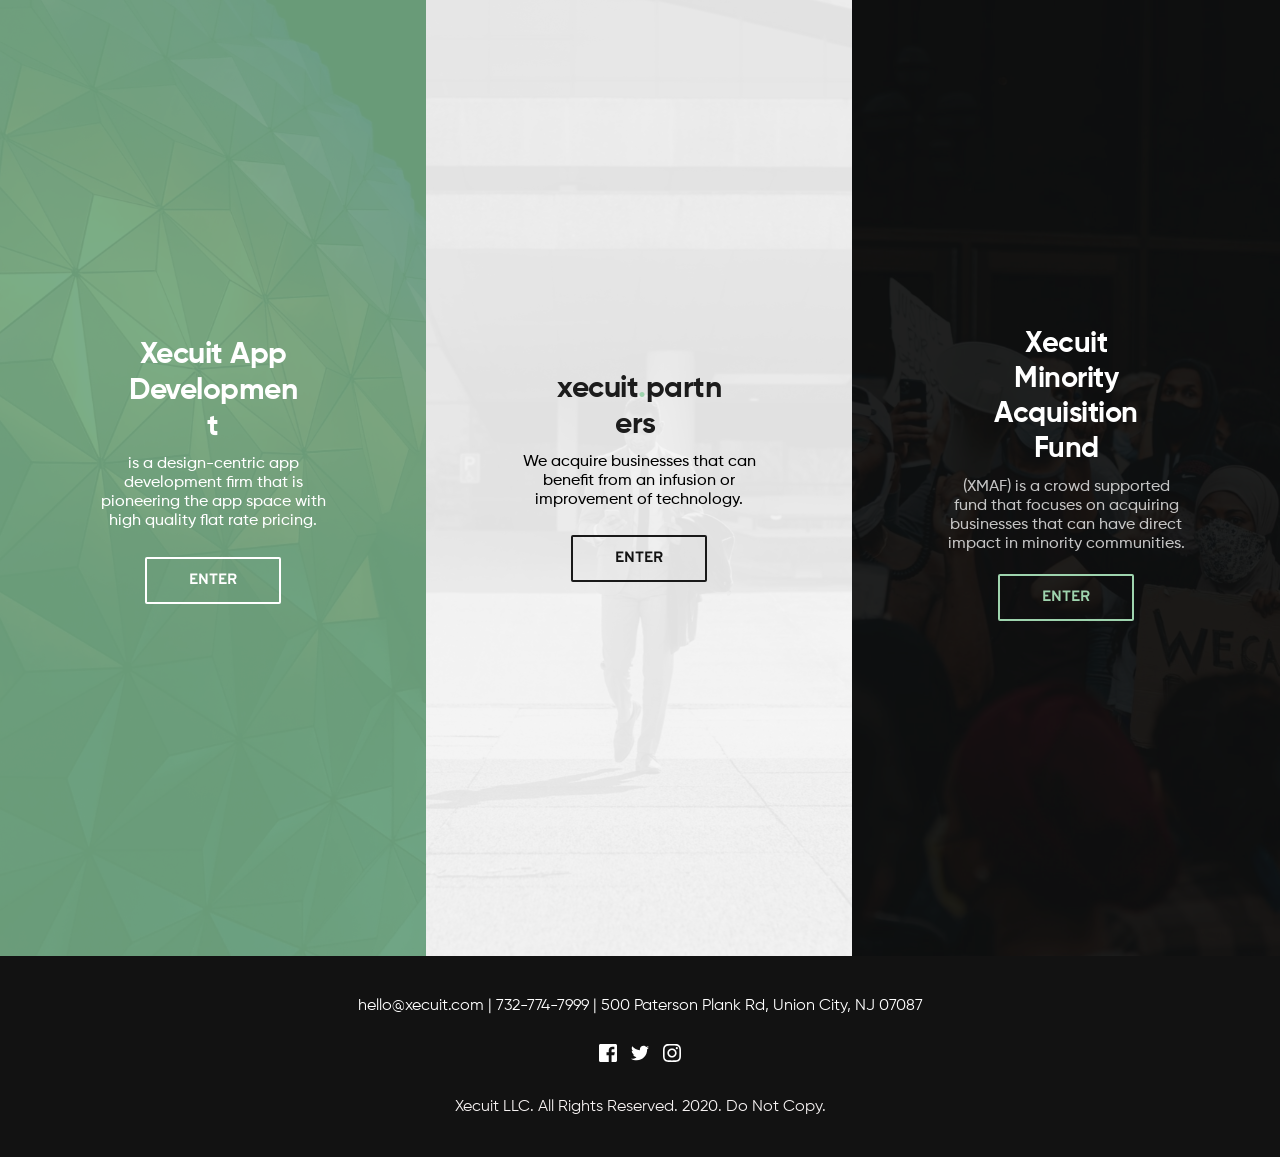
==== index.html @ 1e661d9c "Xecuit" ====
<!DOCTYPE html><html lang="en"><head><meta charset="utf-8"><link rel="icon" href="assets/img/11d002be7bd0db2041cf64f517bc326d.png" sizes="32x32"/><link rel="icon" href="assets/img/00cdefbed10785e140188d0b100043b8.png" sizes="192x192"/><link rel="apple-touch-icon-precomposed" href="assets/img/5f6b7b1d3c186a7364b285669300dfe7.png"/><title>Xecuit | Home</title><meta name="description" content="Xecuit is a minority-owned and operated web and mobile application development firm located in New Jersey.  Clients include nonprofits, government agencies, and businesses, that rely on Xecuit.com to design and develop digital solutions that increase growth and visibility.  Through industry and sector-specific knowledge, they translate client requirements into innovative, transformative solutions.  Unique flat-rate pricing gives clients confidence that projects are delivered on budget and within scope"><meta property="og:title" content=""><meta property="og:description" content=""><meta property="og:url" content="https://brizy-project-4639977-9dyhcl3fz.vercel.app"><meta content="summary_large_image" name="twitter:card"><meta content="width=device-width,initial-scale=1" name="viewport"><link class="brz-link brz-link-preview" href="assets/37e3ca80e778cace89616703948d210b.css" rel="stylesheet"><link class="brz-link brz-link-preview-pro" href="assets/947b0506947552d80a4ffe111cc66730.css" rel="stylesheet"><style class="brz-style">.brz .css-1rwad8p, .brz [data-css-1rwad8p] {color: rgba(255,255,255,1);border-color: rgba(35,157,219,0);background-color: rgba(189,225,244,0);background-image: none;border-width: 0;border-style: solid;width: 18px;height: 18px;font-size: 18px;padding: 0px;border-radius: 0;stroke-width: 0;transition: all .5s ease-in-out;transition-property: background,border-radius,color,border-color,box-shadow;-webkit-transition: all .5s ease-in-out;-moz-transition: all .5s ease-in-out;-webkit-transition-property: background,border-radius,color,border-color,box-shadow;-moz-transition-property: background,border-radius,color,border-color,box-shadow;}
@media (min-width: 991px) {.brz .css-1rwad8p:hover, .brz [data-css-1rwad8p]:hover {color: rgba(73,108,209,.8);border-color: rgba(35,157,219,0);background-color: rgba(189,225,244,0);background-image: none;}}
@media (max-width: 991px) {.brz .css-1rwad8p, .brz [data-css-1rwad8p] {width: 18px;height: 18px;font-size: 18px;padding: 0px;border-radius: 0px;stroke-width: 0;}}
@media (max-width: 767px) {.brz .css-1rwad8p, .brz [data-css-1rwad8p] {width: 18px;height: 18px;font-size: 18px;padding: 0px;border-radius: 0px;stroke-width: 0;}}
.brz .css-bcojb9, .brz [data-css-bcojb9] {color: rgba(255,255,255,1);border-color: rgba(35,157,219,0);background-color: rgba(189,225,244,0);background-image: none;border-width: 0;border-style: solid;width: 18px;height: 18px;font-size: 18px;padding: 0px;border-radius: 0;stroke-width: 0;transition: all .5s ease-in-out;transition-property: background,border-radius,color,border-color,box-shadow;-webkit-transition: all .5s ease-in-out;-moz-transition: all .5s ease-in-out;-webkit-transition-property: background,border-radius,color,border-color,box-shadow;-moz-transition-property: background,border-radius,color,border-color,box-shadow;}
@media (min-width: 991px) {.brz .css-bcojb9:hover, .brz [data-css-bcojb9]:hover {color: rgba(71,170,232,.8);border-color: rgba(35,157,219,0);background-color: rgba(189,225,244,0);background-image: none;}}
@media (max-width: 991px) {.brz .css-bcojb9, .brz [data-css-bcojb9] {width: 18px;height: 18px;font-size: 18px;padding: 0px;border-radius: 0px;stroke-width: 0;}}
@media (max-width: 767px) {.brz .css-bcojb9, .brz [data-css-bcojb9] {width: 18px;height: 18px;font-size: 18px;padding: 0px;border-radius: 0px;stroke-width: 0;}}</style><style class="brz-style">.brz .brz-css-tatml {z-index: auto;margin: 0;}
.brz .brz-css-tatml .brz-section__content {min-height: auto;display: flex;}
.brz .brz-css-tatml .brz-container {justify-content: center;}
.brz .brz-css-tatml > .slick-slider > .brz-slick-slider__dots {color: rgba(0,0,0,1);}
.brz .brz-css-tatml > .slick-slider > .brz-slick-slider__arrow {color: rgba(0,0,0,.7);}
@media (min-width:991px) {.brz .brz-css-tatml {display: block;}}
@media (min-width:991px) {.brz .brz-css-tatml > .slick-slider > .brz-slick-slider__arrow:hover {color: rgba(0,0,0,1);}}
@media (max-width:991px) and (min-width:768px) {.brz .brz-css-tatml {z-index: auto;margin: 0;}
	.brz .brz-css-tatml .brz-section__content {min-height: auto;display: flex;}
	.brz .brz-css-tatml .brz-container {justify-content: center;}
	.brz .brz-css-tatml > .slick-slider > .brz-slick-slider__dots {color: rgba(0,0,0,1);}
	.brz .brz-css-tatml > .slick-slider > .brz-slick-slider__arrow {color: rgba(0,0,0,.7);}}
@media (max-width:991px) and (min-width:768px) {.brz .brz-css-tatml {display: block;}}
@media (max-width:767px) {.brz .brz-css-tatml {z-index: auto;margin: 0;}
	.brz .brz-css-tatml .brz-section__content {min-height: auto;display: flex;}
	.brz .brz-css-tatml .brz-container {justify-content: center;}
	.brz .brz-css-tatml > .slick-slider > .brz-slick-slider__dots {color: rgba(0,0,0,1);}
	.brz .brz-css-tatml > .slick-slider > .brz-slick-slider__arrow {color: rgba(0,0,0,.7);}}
@media (max-width:767px) {.brz .brz-css-tatml {display: block;}}
.brz .brz-css-cnmxu {padding: 75px 0px 75px 0px;}
.brz .brz-css-cnmxu > .brz-bg {border: 0px solid rgba(102,115,141,0);border-radius: 0;}
.brz .brz-css-cnmxu > .brz-bg > .brz-bg-image {background-image: none;display: block;}
.brz .brz-css-cnmxu > .brz-bg > .brz-bg-color {background-color: rgba(0,0,0,0);background-image: none;}
.brz .brz-css-cnmxu > .brz-bg > .brz-bg-map {display: none;}
.brz .brz-css-cnmxu > .brz-bg > .brz-bg-video {display: none;}
.brz .brz-css-cnmxu > .brz-bg > .brz-bg-shape__top {background-image: none;background-size: 100% 100px;height: 100px;transform: rotateX(0deg) rotateY(0deg);z-index: auto;}
.brz .brz-css-cnmxu > .brz-bg > .brz-bg-shape__bottom {background-image: none;background-size: 100% 100px;height: 100px;transform: rotateX(-180deg) rotateY(-180deg);z-index: auto;}
@media (min-width:991px) {.brz .brz-css-cnmxu > .brz-bg > .brz-bg-image {background-attachment: scroll;}}
@media (max-width:991px) and (min-width:768px) {.brz .brz-css-cnmxu {padding: 50px 15px 50px 15px;}
	.brz .brz-css-cnmxu > .brz-bg {border: 0px solid rgba(102,115,141,0);border-radius: 0;}
	.brz .brz-css-cnmxu > .brz-bg > .brz-bg-image {background-image: none;display: block;}
	.brz .brz-css-cnmxu > .brz-bg > .brz-bg-color {background-color: rgba(0,0,0,0);background-image: none;}
	.brz .brz-css-cnmxu > .brz-bg > .brz-bg-map {display: none;}
	.brz .brz-css-cnmxu > .brz-bg > .brz-bg-video {display: none;}
	.brz .brz-css-cnmxu > .brz-bg > .brz-bg-shape__top {background-image: none;background-size: 100% 100px;height: 100px;transform: rotateX(0deg) rotateY(0deg);z-index: auto;}
	.brz .brz-css-cnmxu > .brz-bg > .brz-bg-shape__bottom {background-image: none;background-size: 100% 100px;height: 100px;transform: rotateX(-180deg) rotateY(-180deg);z-index: auto;}}
@media (max-width:767px) {.brz .brz-css-cnmxu {padding: 25px 15px 25px 15px;}
	.brz .brz-css-cnmxu > .brz-bg {border: 0px solid rgba(102,115,141,0);border-radius: 0;}
	.brz .brz-css-cnmxu > .brz-bg > .brz-bg-image {background-image: none;display: block;}
	.brz .brz-css-cnmxu > .brz-bg > .brz-bg-color {background-color: rgba(0,0,0,0);background-image: none;}
	.brz .brz-css-cnmxu > .brz-bg > .brz-bg-map {display: none;}
	.brz .brz-css-cnmxu > .brz-bg > .brz-bg-video {display: none;}
	.brz .brz-css-cnmxu > .brz-bg > .brz-bg-shape__top {background-image: none;background-size: 100% 100px;height: 100px;transform: rotateX(0deg) rotateY(0deg);z-index: auto;}
	.brz .brz-css-cnmxu > .brz-bg > .brz-bg-shape__bottom {background-image: none;background-size: 100% 100px;height: 100px;transform: rotateX(-180deg) rotateY(-180deg);z-index: auto;}}
.brz .brz-css-hjqvc {border: 0px solid transparent;}
@media (min-width:991px) {.brz .brz-css-hjqvc {max-width: 100%;width: calc(( 100 / 100 * var(--brz-section-container-width,1170) ) * 1px);}}
@media (max-width:991px) and (min-width:768px) {.brz .brz-css-hjqvc {border: 0px solid transparent;}}
@media (max-width:991px) and (min-width:768px) {.brz .brz-css-hjqvc {max-width: 100%;width: calc(( 100 / 100 * var(--brz-section-container-width,1170) ) * 1px);}}
@media (max-width:767px) {.brz .brz-css-hjqvc {border: 0px solid transparent;}}
@media (max-width:767px) {.brz .brz-css-hjqvc {max-width: 100%;width: calc(( 100 / 100 * var(--brz-section-container-width,1170) ) * 1px);}}
.brz .brz-css-ojrbq {margin: 0;z-index: auto;align-items: flex-start;}
.brz .brz-css-ojrbq > .brz-bg {border: 0px solid rgba(102,115,141,0);border-radius: 0;max-width: 100%;}
.brz .brz-css-ojrbq > .brz-bg > .brz-bg-image {background-image: none;display: block;}
.brz .brz-css-ojrbq > .brz-bg > .brz-bg-color {background-color: rgba(0,0,0,0);background-image: none;}
.brz .brz-css-ojrbq > .brz-bg > .brz-bg-map {display: none;}
.brz .brz-css-ojrbq > .brz-bg > .brz-bg-video {display: none;}
.brz .brz-css-ojrbq > .brz-row {border: 0px solid transparent;}
@media (min-width:991px) {.brz .brz-css-ojrbq {min-height: auto;display: flex;}
	.brz .brz-css-ojrbq > .brz-bg {transition-duration: .5s;transition-property: filter,box-shadow,background,border-radius,border-color;}
	.brz .brz-css-ojrbq > .brz-bg > .brz-bg-image {transition-duration: .5s;transition-property: filter,box-shadow,background,border-radius,border-color;}
	.brz .brz-css-ojrbq > .brz-bg > .brz-bg-color {transition-duration: .5s;transition-property: filter,box-shadow,background,border-radius,border-color;}
	.brz .brz-css-ojrbq > .brz-bg > .brz-bg-video {transition-duration: .5s;transition-property: filter,box-shadow,background,border-radius,border-color;}
	.brz .brz-css-ojrbq > .brz-row {transition-duration: .5s;transition-property: filter,box-shadow,background,border-radius,border-color;}}
@media (max-width:991px) and (min-width:768px) {.brz .brz-css-ojrbq {margin: 0;z-index: auto;align-items: flex-start;}
	.brz .brz-css-ojrbq > .brz-bg {border: 0px solid rgba(102,115,141,0);border-radius: 0;max-width: 100%;}
	.brz .brz-css-ojrbq > .brz-bg > .brz-bg-image {background-image: none;display: block;}
	.brz .brz-css-ojrbq > .brz-bg > .brz-bg-color {background-color: rgba(0,0,0,0);background-image: none;}
	.brz .brz-css-ojrbq > .brz-bg > .brz-bg-map {display: none;}
	.brz .brz-css-ojrbq > .brz-bg > .brz-bg-video {display: none;}
	.brz .brz-css-ojrbq > .brz-row {border: 0px solid transparent;}}
@media (max-width:991px) and (min-width:768px) {.brz .brz-css-ojrbq {min-height: auto;display: flex;}
	.brz .brz-css-ojrbq > .brz-bg {transition-duration: .5s;transition-property: filter,box-shadow,background,border-radius,border-color;}
	.brz .brz-css-ojrbq > .brz-bg > .brz-bg-image {transition-duration: .5s;transition-property: filter,box-shadow,background,border-radius,border-color;}
	.brz .brz-css-ojrbq > .brz-bg > .brz-bg-color {transition-duration: .5s;transition-property: filter,box-shadow,background,border-radius,border-color;}
	.brz .brz-css-ojrbq > .brz-bg > .brz-bg-video {transition-duration: .5s;transition-property: filter,box-shadow,background,border-radius,border-color;}
	.brz .brz-css-ojrbq > .brz-row {flex-direction: row;flex-wrap: wrap;justify-content: flex-start;transition-duration: .5s;transition-property: filter,box-shadow,background,border-radius,border-color;}}
@media (max-width:767px) {.brz .brz-css-ojrbq {margin: 0;z-index: auto;align-items: flex-start;}
	.brz .brz-css-ojrbq > .brz-bg {border: 0px solid rgba(102,115,141,0);border-radius: 0;max-width: 100%;}
	.brz .brz-css-ojrbq > .brz-bg > .brz-bg-image {background-image: none;display: block;}
	.brz .brz-css-ojrbq > .brz-bg > .brz-bg-color {background-color: rgba(0,0,0,0);background-image: none;}
	.brz .brz-css-ojrbq > .brz-bg > .brz-bg-map {display: none;}
	.brz .brz-css-ojrbq > .brz-bg > .brz-bg-video {display: none;}
	.brz .brz-css-ojrbq > .brz-row {border: 0px solid transparent;}}
@media (max-width:767px) {.brz .brz-css-ojrbq {min-height: auto;display: flex;}
	.brz .brz-css-ojrbq > .brz-bg {transition-duration: .5s;transition-property: filter,box-shadow,background,border-radius,border-color;}
	.brz .brz-css-ojrbq > .brz-bg > .brz-bg-image {transition-duration: .5s;transition-property: filter,box-shadow,background,border-radius,border-color;}
	.brz .brz-css-ojrbq > .brz-bg > .brz-bg-color {transition-duration: .5s;transition-property: filter,box-shadow,background,border-radius,border-color;}
	.brz .brz-css-ojrbq > .brz-bg > .brz-bg-video {transition-duration: .5s;transition-property: filter,box-shadow,background,border-radius,border-color;}
	.brz .brz-css-ojrbq > .brz-row {flex-direction: row;flex-wrap: wrap;justify-content: flex-start;transition-duration: .5s;transition-property: filter,box-shadow,background,border-radius,border-color;}}
.brz .brz-css-ukokn {padding: 10px;max-width: 100%;}
@media (max-width:991px) and (min-width:768px) {.brz .brz-css-ukokn {padding: 0;max-width: 100%;}}
@media (max-width:767px) {.brz .brz-css-ukokn {padding: 0;max-width: 100%;}}
.brz .brz-css-bwxll {z-index: auto;flex: 1 1 50%;max-width: 50%;justify-content: flex-start;}
.brz .brz-css-bwxll > .brz-bg {border: 0px solid rgba(102,115,141,0);border-radius: 0;margin: 0;}
.brz .brz-css-bwxll > .brz-bg > .brz-bg-image {background-image: none;}
.brz .brz-css-bwxll > .brz-bg > .brz-bg-color {background-color: rgba(0,0,0,0);background-image: none;}
@media (min-width:991px) {.brz .brz-css-bwxll > .brz-bg {transition-duration: .5s;transition-property: filter,box-shadow,background,border-radius,border-color;}
	.brz .brz-css-bwxll > .brz-bg > .brz-bg-image {transition-duration: .5s;transition-property: filter,box-shadow,background,border-radius,border-color;}
	.brz .brz-css-bwxll > .brz-bg > .brz-bg-color {transition-duration: .5s;transition-property: filter,box-shadow,background,border-radius,border-color;}}
@media (max-width:991px) and (min-width:768px) {.brz .brz-css-bwxll {z-index: auto;flex: 1 1 50%;max-width: 50%;justify-content: flex-start;}
	.brz .brz-css-bwxll > .brz-bg {border: 0px solid rgba(102,115,141,0);border-radius: 0;margin: 0;}
	.brz .brz-css-bwxll > .brz-bg > .brz-bg-image {background-image: none;}
	.brz .brz-css-bwxll > .brz-bg > .brz-bg-color {background-color: rgba(0,0,0,0);background-image: none;}}
@media (max-width:991px) and (min-width:768px) {.brz .brz-css-bwxll > .brz-bg {transition-duration: .5s;transition-property: filter,box-shadow,background,border-radius,border-color;}
	.brz .brz-css-bwxll > .brz-bg > .brz-bg-image {transition-duration: .5s;transition-property: filter,box-shadow,background,border-radius,border-color;}
	.brz .brz-css-bwxll > .brz-bg > .brz-bg-color {transition-duration: .5s;transition-property: filter,box-shadow,background,border-radius,border-color;}}
@media (max-width:767px) {.brz .brz-css-bwxll {z-index: auto;flex: 1 1 100%;max-width: 100%;justify-content: flex-start;}
	.brz .brz-css-bwxll > .brz-bg {border: 0px solid rgba(102,115,141,0);border-radius: 0;margin: 10px 0px 10px 0px;}
	.brz .brz-css-bwxll > .brz-bg > .brz-bg-image {background-image: none;}
	.brz .brz-css-bwxll > .brz-bg > .brz-bg-color {background-color: rgba(0,0,0,0);background-image: none;}}
@media (max-width:767px) {.brz .brz-css-bwxll > .brz-bg {transition-duration: .5s;transition-property: filter,box-shadow,background,border-radius,border-color;}
	.brz .brz-css-bwxll > .brz-bg > .brz-bg-image {transition-duration: .5s;transition-property: filter,box-shadow,background,border-radius,border-color;}
	.brz .brz-css-bwxll > .brz-bg > .brz-bg-color {transition-duration: .5s;transition-property: filter,box-shadow,background,border-radius,border-color;}}
.brz .brz-css-smlxi {z-index: auto;margin: 0;border: 0px solid transparent;padding: 5px 15px 5px 15px;}
@media (min-width:991px) {.brz .brz-css-smlxi {display: flex;transition-duration: .5s;transition-property: filter,box-shadow,background,border-radius,border-color;}}
@media (max-width:991px) and (min-width:768px) {.brz .brz-css-smlxi {z-index: auto;margin: 0;border: 0px solid transparent;padding: 5px 15px 5px 15px;}}
@media (max-width:991px) and (min-width:768px) {.brz .brz-css-smlxi {display: flex;transition-duration: .5s;transition-property: filter,box-shadow,background,border-radius,border-color;}}
@media (max-width:767px) {.brz .brz-css-smlxi {z-index: auto;margin: 10px 0px 10px 0px;border: 0px solid transparent;padding: 0;}}
@media (max-width:767px) {.brz .brz-css-smlxi {display: flex;transition-duration: .5s;transition-property: filter,box-shadow,background,border-radius,border-color;}}
.brz .brz-css-oogbl {padding: 0;margin: 10px 0px 10px 0px;justify-content: center;position: relative;}
@media (min-width:991px) {.brz .brz-css-oogbl {display: flex;z-index: auto;position: relative;}}
@media (max-width:991px) and (min-width:768px) {.brz .brz-css-oogbl {padding: 0;margin: 10px 0px 10px 0px;justify-content: center;position: relative;}}
@media (max-width:991px) and (min-width:768px) {.brz .brz-css-oogbl {display: flex;z-index: auto;position: relative;}}
@media (max-width:767px) {.brz .brz-css-oogbl {padding: 0;margin: 10px 0px 10px 0px;justify-content: center;position: relative;}}
@media (max-width:767px) {.brz .brz-css-oogbl {display: flex;z-index: auto;position: relative;}}
.brz .brz-css-pphkd {height: 50px;}
@media (max-width:991px) and (min-width:768px) {.brz .brz-css-pphkd {height: 50px;}}
@media (max-width:767px) {.brz .brz-css-pphkd {height: 50px;}}
.brz .brz-css-ksush {width: 100%;}
@media (max-width:991px) and (min-width:768px) {.brz .brz-css-ksush {width: 100%;}}
@media (max-width:767px) {.brz .brz-css-ksush {width: 100%;}}
.brz .brz-css-bnwmd {z-index: auto;position: relative;margin: 10px 0px 10px 0px;}
@media (min-width:991px) {.brz .brz-css-bnwmd {display: flex;position: relative;}}
@media (max-width:991px) and (min-width:768px) {.brz .brz-css-bnwmd {z-index: auto;position: relative;margin: 10px 0px 10px 0px;}}
@media (max-width:991px) and (min-width:768px) {.brz .brz-css-bnwmd {display: flex;position: relative;}}
@media (max-width:767px) {.brz .brz-css-bnwmd {z-index: auto;position: relative;margin: 10px 0px 10px 0px;}}
@media (max-width:767px) {.brz .brz-css-bnwmd {display: flex;position: relative;}}
.brz .brz-css-iptyu {justify-content: center;padding: 0;margin: 0px -5px -20px -5px;}
@media (max-width:991px) and (min-width:768px) {.brz .brz-css-iptyu {justify-content: center;padding: 0;margin: 0px -5px -20px -5px;}}
@media (max-width:767px) {.brz .brz-css-iptyu {justify-content: center;padding: 0;margin: 0px -5px -20px -5px;}}
.brz .brz-css-bkzlk {padding: 0px 5px 20px 5px;}
@media (max-width:991px) and (min-width:768px) {.brz .brz-css-bkzlk {padding: 0px 5px 20px 5px;}}
@media (max-width:767px) {.brz .brz-css-bkzlk {padding: 0px 5px 20px 5px;}}
.brz .brz-css-tnwta.brz-btn {display: flex;align-items: center;justify-content: center;font-family: Overpass,sans-serif;font-weight: 700;font-size: 15px;line-height: 1.6;letter-spacing: 0px;color: rgba(255,255,255,1);border: 2px solid rgba(5,202,182,0);border-radius: 2px;background-color: rgba(5,202,182,1);background-image: none;padding: 14px 42px 14px 42px;flex-flow: row-reverse nowrap;}
.brz .brz-css-tnwta .brz-btn--story-container {border: 2px solid rgba(5,202,182,0);flex-flow: row-reverse nowrap;border-radius: 2px;}
@media (min-width:991px) {.brz .brz-css-tnwta.brz-btn {transition-duration: .5s;transition-property: color,box-shadow,background,border-color;}}
@media (min-width:991px) {.brz .brz-css-tnwta.brz-btn:hover {background-color: rgba(5,202,182,.8);}}
@media (max-width:991px) and (min-width:768px) {.brz .brz-css-tnwta.brz-btn {display: flex;align-items: center;justify-content: center;font-family: Overpass,sans-serif;font-weight: 700;font-size: 17px;line-height: 1.6;letter-spacing: 0px;color: rgba(255,255,255,1);border: 2px solid rgba(5,202,182,0);border-radius: 2px;background-color: rgba(5,202,182,1);background-image: none;padding: 11px 26px 11px 26px;flex-flow: row-reverse nowrap;}
	.brz .brz-css-tnwta .brz-btn--story-container {border: 2px solid rgba(5,202,182,0);flex-flow: row-reverse nowrap;border-radius: 2px;}}
@media (max-width:991px) and (min-width:768px) {.brz .brz-css-tnwta.brz-btn {transition-duration: .5s;transition-property: color,box-shadow,background,border-color;}}
@media (max-width:767px) {.brz .brz-css-tnwta.brz-btn {display: flex;align-items: center;justify-content: center;font-family: Overpass,sans-serif;font-weight: 700;font-size: 15px;line-height: 1.6;letter-spacing: 0px;color: rgba(255,255,255,1);border: 2px solid rgba(5,202,182,0);border-radius: 2px;background-color: rgba(5,202,182,1);background-image: none;padding: 11px 26px 11px 26px;flex-flow: row-reverse nowrap;}
	.brz .brz-css-tnwta .brz-btn--story-container {border: 2px solid rgba(5,202,182,0);flex-flow: row-reverse nowrap;border-radius: 2px;}}
@media (max-width:767px) {.brz .brz-css-tnwta.brz-btn {transition-duration: .5s;transition-property: color,box-shadow,background,border-color;}}
.brz .brz-css-wbyev {padding: 75px 0px 75px 0px;min-height: auto;display: flex;}
.brz .brz-css-wbyev > .brz-bg {border: 0px solid rgba(102,115,141,0);border-radius: 0;}
.brz .brz-css-wbyev > .brz-bg > .brz-bg-image {background-image: none;display: block;}
.brz .brz-css-wbyev > .brz-bg > .brz-bg-color {background-color: rgba(0,0,0,0);background-image: none;}
.brz .brz-css-wbyev > .brz-bg > .brz-bg-shape__top {background-image: none;background-size: 100% 100px;height: 100px;transform: rotateX(0deg) rotateY(0deg);z-index: auto;}
.brz .brz-css-wbyev > .brz-bg > .brz-bg-shape__bottom {background-image: none;background-size: 100% 100px;height: 100px;transform: rotateX(-180deg) rotateY(-180deg);z-index: auto;}
.brz .brz-css-wbyev .brz-container {justify-content: center;}
@media (max-width:991px) and (min-width:768px) {.brz .brz-css-wbyev {padding: 25px 15px 25px 15px;min-height: auto;display: flex;}
	.brz .brz-css-wbyev > .brz-bg {border: 0px solid rgba(102,115,141,0);border-radius: 0;}
	.brz .brz-css-wbyev > .brz-bg > .brz-bg-image {background-image: none;display: block;}
	.brz .brz-css-wbyev > .brz-bg > .brz-bg-color {background-color: rgba(0,0,0,0);background-image: none;}
	.brz .brz-css-wbyev > .brz-bg > .brz-bg-shape__top {background-image: none;background-size: 100% 100px;height: 100px;transform: rotateX(0deg) rotateY(0deg);z-index: auto;}
	.brz .brz-css-wbyev > .brz-bg > .brz-bg-shape__bottom {background-image: none;background-size: 100% 100px;height: 100px;transform: rotateX(-180deg) rotateY(-180deg);z-index: auto;}
	.brz .brz-css-wbyev .brz-container {justify-content: center;}}
@media (max-width:767px) {.brz .brz-css-wbyev {padding: 25px 15px 25px 15px;min-height: auto;display: flex;}
	.brz .brz-css-wbyev > .brz-bg {border: 0px solid rgba(102,115,141,0);border-radius: 0;}
	.brz .brz-css-wbyev > .brz-bg > .brz-bg-image {background-image: none;display: block;}
	.brz .brz-css-wbyev > .brz-bg > .brz-bg-color {background-color: rgba(0,0,0,0);background-image: none;}
	.brz .brz-css-wbyev > .brz-bg > .brz-bg-shape__top {background-image: none;background-size: 100% 100px;height: 100px;transform: rotateX(0deg) rotateY(0deg);z-index: auto;}
	.brz .brz-css-wbyev > .brz-bg > .brz-bg-shape__bottom {background-image: none;background-size: 100% 100px;height: 100px;transform: rotateX(-180deg) rotateY(-180deg);z-index: auto;}
	.brz .brz-css-wbyev .brz-container {justify-content: center;}}
.brz .brz-css-orffk {border: 0px solid transparent;}
@media (min-width:991px) {.brz .brz-css-orffk {max-width: 100%;width: calc(( 100 / 100 * var(--brz-section-container-width,1170) ) * 1px);}}
@media (max-width:991px) and (min-width:768px) {.brz .brz-css-orffk {border: 0px solid transparent;}}
@media (max-width:991px) and (min-width:768px) {.brz .brz-css-orffk {max-width: 100%;width: calc(( 100 / 100 * var(--brz-section-container-width,1170) ) * 1px);}}
@media (max-width:767px) {.brz .brz-css-orffk {border: 0px solid transparent;}}
@media (max-width:767px) {.brz .brz-css-orffk {max-width: 100%;width: calc(( 100 / 100 * var(--brz-section-container-width,1170) ) * 1px);}}
.brz .brz-css-gwokg {padding: 0;}
@media (max-width:991px) and (min-width:768px) {.brz .brz-css-gwokg {padding: 0;}}
@media (max-width:767px) {.brz .brz-css-gwokg {padding: 0;}}
.brz .brz-css-wntnd {margin: 0;}
@media (max-width:991px) and (min-width:768px) {.brz .brz-css-wntnd {margin: 0;}}
@media (max-width:767px) {.brz .brz-css-wntnd {margin: 0;}}
.brz .brz-css-zbqut {padding: 0;}
.brz .brz-css-zbqut > .brz-bg > .brz-bg-color {background-color: rgba(255,255,255,1);}
@media (max-width:991px) and (min-width:768px) {.brz .brz-css-zbqut {padding: 0px 15px 0px 15px;}
	.brz .brz-css-zbqut > .brz-bg > .brz-bg-color {background-color: rgba(255,255,255,1);}}
@media (max-width:767px) {.brz .brz-css-zbqut {padding: 25px 15px 25px 15px;}
	.brz .brz-css-zbqut > .brz-bg > .brz-bg-color {background-color: rgba(255,255,255,1);}}
@media (min-width:991px) {.brz .brz-css-yepde {max-width: 100%;width: 100%;}}
@media (max-width:991px) and (min-width:768px) {.brz .brz-css-yepde {max-width: 100%;width: 100%;}}
@media (max-width:767px) {.brz .brz-css-yepde {max-width: 100%;width: 100%;}}
.brz .brz-css-eejxy {flex: 1 1 33.3%;max-width: 33.3%;justify-content: center;}
.brz .brz-css-eejxy > .brz-bg > .brz-bg-image {background-image: url("assets/img/842c78bc8d0dac4f75145e8231012e23.jpg");background-position: 100% 52%;}
.brz .brz-css-eejxy > .brz-bg > .brz-bg-color {background-color: rgba(114,167,130,.93);}
@media (max-width:991px) and (min-width:768px) {.brz .brz-css-eejxy {flex: 1 1 33.3%;max-width: 33.3%;justify-content: center;}
	.brz .brz-css-eejxy > .brz-bg > .brz-bg-image {background-image: url("assets/img/842c78bc8d0dac4f75145e8231012e23.jpg");background-position: 100% 52%;}
	.brz .brz-css-eejxy > .brz-bg > .brz-bg-color {background-color: rgba(114,167,130,.93);}}
@media (max-width:767px) {.brz .brz-css-eejxy {flex: 1 1 100%;max-width: 100%;justify-content: center;}
	.brz .brz-css-eejxy > .brz-bg > .brz-bg-image {background-image: url("assets/img/842c78bc8d0dac4f75145e8231012e23.jpg");background-position: 100% 52%;}
	.brz .brz-css-eejxy > .brz-bg > .brz-bg-color {background-color: rgba(114,167,130,.93);}}
.brz .brz-css-lwdjj {padding: 90px 22% 90px 22%;}
@media (max-width:991px) and (min-width:768px) {.brz .brz-css-lwdjj {padding: 15px 25px 15px 25px;}}
@media (max-width:767px) {.brz .brz-css-lwdjj {padding: 25px;}}
.brz .brz-css-tncwa {height: 150px;}
@media (max-width:991px) and (min-width:768px) {.brz .brz-css-tncwa {height: 2px;}}
@media (max-width:767px) {.brz .brz-css-tncwa {height: 2px;}}
.brz .brz-css-wprxv {padding: 0px 30px 0px 30px;}
@media (max-width:991px) and (min-width:768px) {.brz .brz-css-wprxv {padding: 0;}}
@media (max-width:767px) {.brz .brz-css-wprxv {padding: 0;}}
.brz .brz-css-kdhql {margin: 0;}
@media (max-width:991px) and (min-width:768px) {.brz .brz-css-kdhql {margin: 10px 0px 10px 0px;}}
@media (max-width:767px) {.brz .brz-css-kdhql {margin: 10px 0px 10px 0px;}}
@media (max-width:991px) and (min-width:768px) {.brz .brz-css-jqihq {display: none;}}
@media (max-width:767px) {.brz .brz-css-jqihq {display: none;}}
.brz .brz-css-upikf {height: 26px;}
@media (max-width:991px) and (min-width:768px) {.brz .brz-css-upikf {height: 26px;}}
@media (max-width:767px) {.brz .brz-css-upikf {height: 26px;}}
.brz .brz-css-zrpaj {margin: 0;}
@media (max-width:991px) and (min-width:768px) {.brz .brz-css-zrpaj {margin: 10px 0px 10px 0px;}}
@media (max-width:767px) {.brz .brz-css-zrpaj {margin: 10px 0px 10px 0px;}}
.brz .brz-css-xtddr.brz-btn {line-height: 1;border: 2px solid rgba(255,255,255,1);background-color: rgba(0,0,0,0);padding: 14px 42px 14px 42px;}
.brz .brz-css-xtddr .brz-btn--story-container {border: 2px solid rgba(255,255,255,1);}
@media (min-width:991px) {.brz .brz-css-xtddr.brz-btn:hover {color: rgba(28,28,28,1);border: 2px solid rgba(5,202,182,0);background-color: rgba(233,238,237,.8);}
	.brz .brz-css-xtddr:hover .brz-btn--story-container {border: 2px solid rgba(5,202,182,0);}}
@media (max-width:991px) and (min-width:768px) {.brz .brz-css-xtddr.brz-btn {line-height: 1.6;border: 2px solid rgba(255,255,255,1);background-color: rgba(0,0,0,0);padding: 11px 26px 11px 26px;}
	.brz .brz-css-xtddr .brz-btn--story-container {border: 2px solid rgba(255,255,255,1);}}
@media (max-width:767px) {.brz .brz-css-xtddr.brz-btn {line-height: 1.6;border: 2px solid rgba(255,255,255,1);background-color: rgba(0,0,0,0);padding: 11px 0px 11px 0px;}
	.brz .brz-css-xtddr .brz-btn--story-container {border: 2px solid rgba(255,255,255,1);}}
@media (max-width:767px) {.brz .brz-css-xxwad {display: none;}}
.brz .brz-css-hmhdz {height: 174px;}
@media (max-width:991px) and (min-width:768px) {.brz .brz-css-hmhdz {height: 30px;}}
@media (max-width:767px) {.brz .brz-css-hmhdz {height: 174px;}}
.brz .brz-css-smpsf {flex: 1 1 33.3%;max-width: 33.3%;justify-content: center;}
.brz .brz-css-smpsf > .brz-bg > .brz-bg-image {background-image: url("assets/img/02f74f1da454e0d9842860fbdf61133b.png");background-position: 51% 24%;}
.brz .brz-css-smpsf > .brz-bg > .brz-bg-color {background-color: rgba(245,245,245,.92);}
@media (max-width:991px) and (min-width:768px) {.brz .brz-css-smpsf {flex: 1 1 33.3%;max-width: 33.3%;justify-content: center;}
	.brz .brz-css-smpsf > .brz-bg > .brz-bg-image {background-image: url("assets/img/02f74f1da454e0d9842860fbdf61133b.png");background-position: 51% 24%;}
	.brz .brz-css-smpsf > .brz-bg > .brz-bg-color {background-color: rgba(245,245,245,.92);}}
@media (max-width:767px) {.brz .brz-css-smpsf {flex: 1 1 100%;max-width: 100%;justify-content: center;}
	.brz .brz-css-smpsf > .brz-bg > .brz-bg-image {background-image: url("assets/img/02f74f1da454e0d9842860fbdf61133b.png");background-position: 51% 24%;}
	.brz .brz-css-smpsf > .brz-bg > .brz-bg-color {background-color: rgba(245,245,245,.92);}}
.brz .brz-css-ahseg {padding: 90px 22% 90px 22%;}
@media (max-width:991px) and (min-width:768px) {.brz .brz-css-ahseg {padding: 15px 25px 15px 25px;}}
@media (max-width:767px) {.brz .brz-css-ahseg {padding: 25px;}}
@media (max-width:991px) and (min-width:768px) {.brz .brz-css-ildxw {display: none;}}
@media (max-width:767px) {.brz .brz-css-ildxw {display: none;}}
.brz .brz-css-dlkwv {height: 271px;}
@media (max-width:991px) and (min-width:768px) {.brz .brz-css-dlkwv {height: 271px;}}
@media (max-width:767px) {.brz .brz-css-dlkwv {height: 271px;}}
.brz .brz-css-azhza {padding: 0px 30px 0px 30px;}
@media (max-width:991px) and (min-width:768px) {.brz .brz-css-azhza {padding: 0;}}
@media (max-width:767px) {.brz .brz-css-azhza {padding: 0;}}
.brz .brz-css-vstan {margin: 0;}
@media (max-width:991px) and (min-width:768px) {.brz .brz-css-vstan {margin: 10px 0px 10px 0px;}}
@media (max-width:767px) {.brz .brz-css-vstan {margin: 10px 0px 10px 0px;}}
@media (max-width:991px) and (min-width:768px) {.brz .brz-css-gewdk {display: none;}}
@media (max-width:767px) {.brz .brz-css-gewdk {display: none;}}
.brz .brz-css-twiyn {height: 24px;}
@media (max-width:991px) and (min-width:768px) {.brz .brz-css-twiyn {height: 24px;}}
@media (max-width:767px) {.brz .brz-css-twiyn {height: 24px;}}
.brz .brz-css-gxfrr {margin: 0;}
@media (max-width:991px) and (min-width:768px) {.brz .brz-css-gxfrr {margin: 10px 0px 10px 0px;}}
@media (max-width:767px) {.brz .brz-css-gxfrr {margin: 10px 0px 10px 0px;}}
.brz .brz-css-kcojg.brz-btn {line-height: 1;color: rgba(18,18,18,1);border: 2px solid rgba(25,25,25,1);background-color: rgba(158,212,174,0);padding: 14px 42px 14px 42px;}
.brz .brz-css-kcojg .brz-btn--story-container {border: 2px solid rgba(25,25,25,1);}
@media (min-width:991px) {.brz .brz-css-kcojg.brz-btn:hover {color: rgba(255,255,255,1);border: 2px solid rgba(5,202,182,0);background-color: rgba(42,42,42,1);}
	.brz .brz-css-kcojg:hover .brz-btn--story-container {border: 2px solid rgba(5,202,182,0);}}
@media (max-width:991px) and (min-width:768px) {.brz .brz-css-kcojg.brz-btn {line-height: 1.6;color: rgba(18,18,18,1);border: 2px solid rgba(25,25,25,1);background-color: rgba(158,212,174,0);padding: 11px 26px 11px 26px;}
	.brz .brz-css-kcojg .brz-btn--story-container {border: 2px solid rgba(25,25,25,1);}}
@media (max-width:767px) {.brz .brz-css-kcojg.brz-btn {line-height: 1.6;color: rgba(18,18,18,1);border: 2px solid rgba(25,25,25,1);background-color: rgba(158,212,174,0);padding: 11px 0px 11px 0px;}
	.brz .brz-css-kcojg .brz-btn--story-container {border: 2px solid rgba(25,25,25,1);}}
@media (max-width:991px) and (min-width:768px) {.brz .brz-css-dlpug {display: none;}}
@media (max-width:767px) {.brz .brz-css-dlpug {display: none;}}
.brz .brz-css-vpgnm {height: 46px;}
@media (max-width:991px) and (min-width:768px) {.brz .brz-css-vpgnm {height: 46px;}}
@media (max-width:767px) {.brz .brz-css-vpgnm {height: 46px;}}
@media (max-width:767px) {.brz .brz-css-eezlp {display: none;}}
.brz .brz-css-cfyrp {height: 238px;}
@media (max-width:991px) and (min-width:768px) {.brz .brz-css-cfyrp {height: 20px;}}
@media (max-width:767px) {.brz .brz-css-cfyrp {height: 238px;}}
.brz .brz-css-vmjgs {flex: 1 1 33.4%;max-width: 33.4%;justify-content: center;}
.brz .brz-css-vmjgs > .brz-bg > .brz-bg-image {background-image: url("assets/img/fe5cedc25bd327015c088688958986c8.jpg");background-position: 71% 36%;}
.brz .brz-css-vmjgs > .brz-bg > .brz-bg-color {background-color: rgba(15,15,15,.92);}
@media (max-width:991px) and (min-width:768px) {.brz .brz-css-vmjgs {flex: 1 1 33.4%;max-width: 33.4%;justify-content: center;}
	.brz .brz-css-vmjgs > .brz-bg > .brz-bg-image {background-image: url("assets/img/fe5cedc25bd327015c088688958986c8.jpg");background-position: 71% 36%;}
	.brz .brz-css-vmjgs > .brz-bg > .brz-bg-color {background-color: rgba(15,15,15,.92);}}
@media (max-width:767px) {.brz .brz-css-vmjgs {flex: 1 1 100%;max-width: 100%;justify-content: center;}
	.brz .brz-css-vmjgs > .brz-bg > .brz-bg-image {background-image: url("assets/img/fe5cedc25bd327015c088688958986c8.jpg");background-position: 71% 36%;}
	.brz .brz-css-vmjgs > .brz-bg > .brz-bg-color {background-color: rgba(15,15,15,.92);}}
.brz .brz-css-atqrz {padding: 90px 22% 90px 22%;}
@media (max-width:991px) and (min-width:768px) {.brz .brz-css-atqrz {padding: 15px 25px 15px 25px;}}
@media (max-width:767px) {.brz .brz-css-atqrz {padding: 25px;}}
.brz .brz-css-qxjrs {padding: 0px 30px 0px 30px;}
@media (max-width:991px) and (min-width:768px) {.brz .brz-css-qxjrs {padding: 0;}}
@media (max-width:767px) {.brz .brz-css-qxjrs {padding: 0;}}
.brz .brz-css-nqzfo {margin: 0;}
@media (max-width:991px) and (min-width:768px) {.brz .brz-css-nqzfo {margin: 10px 0px 10px 0px;}}
@media (max-width:767px) {.brz .brz-css-nqzfo {margin: 10px 0px 10px 0px;}}
@media (max-width:991px) and (min-width:768px) {.brz .brz-css-scshy {display: none;}}
@media (max-width:767px) {.brz .brz-css-scshy {display: none;}}
.brz .brz-css-ogspi {height: 20px;}
@media (max-width:991px) and (min-width:768px) {.brz .brz-css-ogspi {height: 20px;}}
@media (max-width:767px) {.brz .brz-css-ogspi {height: 20px;}}
.brz .brz-css-ndwxe {margin: 0;}
@media (max-width:991px) and (min-width:768px) {.brz .brz-css-ndwxe {margin: 10px 0px 10px 0px;}}
@media (max-width:767px) {.brz .brz-css-ndwxe {margin: 10px 0px 10px 0px;}}
.brz .brz-css-jcrlt.brz-btn {line-height: 1;color: rgba(158,212,174,1);border: 2px solid rgba(158,212,174,1);background-color: rgba(158,212,174,0);padding: 14px 42px 14px 42px;}
.brz .brz-css-jcrlt .brz-btn--story-container {border: 2px solid rgba(158,212,174,1);}
@media (min-width:991px) {.brz .brz-css-jcrlt.brz-btn:hover {color: rgba(255,255,255,1);border: 2px solid rgba(180,224,219,.8);background-color: rgba(158,212,174,1);}
	.brz .brz-css-jcrlt:hover .brz-btn--story-container {border: 2px solid rgba(180,224,219,.8);}}
@media (max-width:991px) and (min-width:768px) {.brz .brz-css-jcrlt.brz-btn {line-height: 1.6;color: rgba(158,212,174,1);border: 2px solid rgba(158,212,174,1);background-color: rgba(158,212,174,0);padding: 11px 26px 11px 26px;}
	.brz .brz-css-jcrlt .brz-btn--story-container {border: 2px solid rgba(158,212,174,1);}}
@media (max-width:767px) {.brz .brz-css-jcrlt.brz-btn {line-height: 1.6;color: rgba(158,212,174,1);border: 2px solid rgba(158,212,174,1);background-color: rgba(158,212,174,0);padding: 11px 0px 11px 0px;}
	.brz .brz-css-jcrlt .brz-btn--story-container {border: 2px solid rgba(158,212,174,1);}}
@media (max-width:767px) {.brz .brz-css-yzqdg {display: none;}}
.brz .brz-css-itfzx {height: 42px;}
@media (max-width:991px) and (min-width:768px) {.brz .brz-css-itfzx {height: 42px;}}
@media (max-width:767px) {.brz .brz-css-itfzx {height: 42px;}}
.brz .brz-css-crkyl {height: 24px;}
@media (max-width:991px) and (min-width:768px) {.brz .brz-css-crkyl {height: 24px;}}
@media (max-width:767px) {.brz .brz-css-crkyl {height: 24px;}}
.brz .brz-css-mowgc {padding: 15px 0px 15px 0px;}
.brz .brz-css-mowgc > .brz-bg > .brz-bg-color {background-color: rgba(18,18,18,1);}
@media (max-width:991px) and (min-width:768px) {.brz .brz-css-mowgc {padding: 45px;}
	.brz .brz-css-mowgc > .brz-bg > .brz-bg-color {background-color: rgba(18,18,18,1);}}
@media (max-width:767px) {.brz .brz-css-mowgc {padding: 25px 15px 25px 15px;}
	.brz .brz-css-mowgc > .brz-bg > .brz-bg-color {background-color: rgba(18,18,18,1);}}
.brz .brz-css-hmzve {flex: 1 1 100%;max-width: 100%;justify-content: center;}
.brz .brz-css-hmzve > .brz-bg {margin: 0;}
@media (max-width:991px) and (min-width:768px) {.brz .brz-css-hmzve {flex: 1 1 100%;max-width: 100%;justify-content: center;}
	.brz .brz-css-hmzve > .brz-bg {margin: 0;}}
@media (max-width:767px) {.brz .brz-css-hmzve {flex: 1 1 100%;max-width: 100%;justify-content: center;}
	.brz .brz-css-hmzve > .brz-bg {margin: 0;}}
.brz .brz-css-kzlwv {margin: 0;padding: 10px 0px 5px 0px;}
@media (max-width:991px) and (min-width:768px) {.brz .brz-css-kzlwv {margin: 0;padding: 0;}}
@media (max-width:767px) {.brz .brz-css-kzlwv {margin: 0;padding: 0;}}
.brz .brz-css-mpget {margin: 0px -7px -20px -7px;}
@media (max-width:991px) and (min-width:768px) {.brz .brz-css-mpget {margin: 0px -7px -20px -7px;}}
@media (max-width:767px) {.brz .brz-css-mpget {margin: 0px -7px -20px -7px;}}
.brz .brz-css-zfebi {padding: 0px 7px 20px 7px;}
@media (max-width:991px) and (min-width:768px) {.brz .brz-css-zfebi {padding: 0px 7px 20px 7px;}}
@media (max-width:767px) {.brz .brz-css-zfebi {padding: 0px 7px 20px 7px;}}
.brz .brz-css-mkobq {flex: 1 1 100%;max-width: 100%;justify-content: center;}
@media (max-width:991px) and (min-width:768px) {.brz .brz-css-mkobq {flex: 1 1 100%;max-width: 100%;justify-content: center;}}
@media (max-width:767px) {.brz .brz-css-mkobq {flex: 1 1 100%;max-width: 100%;justify-content: center;}}
.brz .brz-css-sgpwv {padding: 5px 0px 10px 0px;}
@media (max-width:991px) and (min-width:768px) {.brz .brz-css-sgpwv {padding: 10px 15px 10px 15px;}}
@media (max-width:767px) {.brz .brz-css-sgpwv {padding: 0;}}
.brz .brz-css-fuxsz {margin: 10px 0px 10px 0px;}
@media (max-width:991px) and (min-width:768px) {.brz .brz-css-fuxsz {margin: 0;}}
@media (max-width:767px) {.brz .brz-css-fuxsz {margin: 0;}}</style><style class="brz-style" id="dc-color"></style><style class="brz-style">.brz .brz-cp-color1, .brz .brz-bcp-color1 {color: #a170d9;}
.brz .brz-cp-color2, .brz .brz-bcp-color2 {color: #1c1c1c;}
.brz .brz-cp-color3, .brz .brz-bcp-color3 {color: #05cab6;}
.brz .brz-cp-color4, .brz .brz-bcp-color4 {color: #b8e6e1;}
.brz .brz-cp-color5, .brz .brz-bcp-color5 {color: #f5d4d1;}
.brz .brz-cp-color6, .brz .brz-bcp-color6 {color: #ebebeb;}
.brz .brz-cp-color7, .brz .brz-bcp-color7 {color: #666;}
.brz .brz-cp-color8, .brz .brz-bcp-color8 {color: #fff;}</style><style class="brz-style"></style><link class="brz-link brz-link-google" type="text/css" rel="stylesheet" href="https://fonts.googleapis.com/css?family=Overpass:100,100italic,200,200italic,300,300italic,regular,italic,600,600italic,700,700italic,800,800italic,900,900italic|Red+Hat+Text:regular,italic,500,500italic,700,700italic|DM+Serif+Text:regular,italic|Blinker:100,200,300,regular,600,700,800,900|Aleo:300,300italic,regular,italic,700,700italic|Nunito:200,200italic,300,300italic,regular,italic,600,600italic,700,700italic,800,800italic,900,900italic|Knewave:regular|Palanquin:100,200,300,regular,500,600,700|Palanquin+Dark:regular,500,600,700|Roboto:100,100italic,300,300italic,regular,italic,500,500italic,700,700italic,900,900italic|Oswald:200,300,regular,500,600,700|Oxygen:300,regular,700|Playfair+Display:regular,italic,700,700italic,900,900italic|Fira+Sans:100,100italic,200,200italic,300,300italic,regular,italic,500,500italic,600,600italic,700,700italic,800,800italic,900,900italic|Abril+Fatface:regular|Comfortaa:300,regular,500,600,700|Kaushan+Script:regular|Noto+Serif:regular,italic,700,700italic|Montserrat:100,100italic,200,200italic,300,300italic,regular,italic,500,500italic,600,600italic,700,700italic,800,800italic,900,900italic|Lato:100,100italic,300,300italic,regular,italic,700,700italic,900,900italic&amp;subset=arabic,bengali,cyrillic,cyrillic-ext,devanagari,greek,greek-ext,gujarati,hebrew,khmer,korean,latin-ext,tamil,telugu,thai,vietnamese&amp;display=swap"><style class="brz-style">.brz .brz-ff-overpass {font-family: Overpass,sans-serif !important;}
.brz .brz-ff-red_hat_text {font-family: Red Hat Text,sans-serif !important;}
.brz .brz-ff-dm_serif_text {font-family: DM Serif Text,serif !important;}
.brz .brz-ff-blinker {font-family: Blinker,sans-serif !important;}
.brz .brz-ff-aleo {font-family: Aleo,serif !important;}
.brz .brz-ff-nunito {font-family: Nunito,sans-serif !important;}
.brz .brz-ff-knewave {font-family: Knewave,display !important;}
.brz .brz-ff-palanquin {font-family: Palanquin,sans-serif !important;}
.brz .brz-ff-palanquin_dark {font-family: Palanquin Dark,sans-serif !important;}
.brz .brz-ff-roboto {font-family: Roboto,sans-serif !important;}
.brz .brz-ff-oswald {font-family: Oswald,sans-serif !important;}
.brz .brz-ff-oxygen {font-family: Oxygen,sans-serif !important;}
.brz .brz-ff-playfair_display {font-family: Playfair Display,serif !important;}
.brz .brz-ff-fira_sans {font-family: Fira Sans,sans-serif !important;}
.brz .brz-ff-abril_fatface {font-family: Abril Fatface,display !important;}
.brz .brz-ff-comfortaa {font-family: Comfortaa,display !important;}
.brz .brz-ff-kaushan_script {font-family: Kaushan Script,handwriting !important;}
.brz .brz-ff-noto_serif {font-family: Noto Serif,serif !important;}
.brz .brz-ff-montserrat {font-family: Montserrat,sans-serif !important;}
.brz .brz-ff-lato {font-family: Lato,sans-serif !important;}</style><link class="brz-link brz-link-upload" type="text/css" rel="stylesheet" href="assets/608add3cbdb70f5ef09ca4db65985742.css"><style class="brz-style">.brz .brz-ff-qhfdzfnxcsbauzxjtbqynwpynkbebiwtvbmv {font-family: "qhfdzfnxcsbauzxjtbqynwpynkbebiwtvbmv" !important;}</style><style class="brz-style">.brz .brz-root__container, .brz .brz-popup2, .brz .brz-popup {font-family: Lato,sans-serif !important;}</style><style class="brz-style" id="custom-css"></style><!-- Global site tag (gtag.js) - Google Analytics --><script async src="https://www.googletagmanager.com/gtag/js?id=G-3Y6V2H93N7"></script><script>   window.dataLayer = window.dataLayer || [];   function gtag(){dataLayer.push(arguments);}   gtag('js', new Date());    gtag('config', 'G-3Y6V2H93N7'); </script>        </head><body class="brz"><div class="brz-root__container brz-reset-all"><section data-uid="tibgezhwvayrbeazawxaduboswbsdexrcqua" id="tibgezhwvayrbeazawxaduboswbsdexrcqua" class="brz-section brz-css-tatml"><div class="brz-section__content brz-section--fullWidth brz-css-cnmxu brz-css-zbqut" data-custom-id="ieixatlezwcjsltxgiqxnmbvgzixyrvtqwdt"><div class="brz-bg"><div class="brz-bg-color"></div></div><div class="brz-container brz-css-hjqvc brz-css-yepde"><div class="brz-row__container brz-css-ojrbq" data-custom-id="gpeeahkkkpvoqbdnnezidrznhjqqksueohuj"><div class="brz-row brz-css-ukokn brz-css-gwokg"><div class="brz-columns brz-css-bwxll brz-css-eejxy" data-custom-id="knupghhzczglkeeqsfjummoarcbkadpfydjk"><div class="brz-bg"><div class="brz-bg-image"></div><div class="brz-bg-color"></div></div><div class="brz-column__items brz-css-smlxi brz-css-lwdjj"><div class="brz-css-oogbl brz-css-wntnd brz-wrapper"><div class="brz-spacer brz-css-pphkd brz-css-tncwa"></div></div><div class="brz-css-oogbl brz-css-wprxv brz-wrapper"><div class="brz-rich-text brz-css-ksush" data-custom-id="ctamobagezdlqkcsyphpskptrrhertlatjld"><p class="brz-lh-xs-im-1_1 brz-lh-sm-im-1_1 brz-lh-lg-1_2 brz-text-lg-center brz-ls-lg-m_0_5 brz-ls-sm-im-m_0_5 brz-ls-xs-im-0 brz-ff-qhfdzfnxcsbauzxjtbqynwpynkbebiwtvbmv brz-ft-upload brz-fw-lg-700 brz-fw-sm-im-700 brz-fw-xs-im-700 brz-fs-lg-30 brz-fs-sm-im-30 brz-fs-xs-im-28"><span style="color: rgb(255, 255, 255);">Xecuit App Development</span></p></div></div><div class="brz-css-oogbl brz-css-kdhql brz-wrapper"><div class="brz-rich-text brz-css-ksush" data-custom-id="rpuzvbggydtrjceejhmjqxdidmcjavqpvujm"><p class="brz-fw-xs-im-500 brz-fw-sm-im-500 brz-fw-lg-500 brz-ft-upload brz-ff-qhfdzfnxcsbauzxjtbqynwpynkbebiwtvbmv brz-text-lg-center"><span style="color: rgb(255, 255, 255);">is a design-centric app development firm that is pioneering the app space with high quality flat rate pricing.</span></p></div></div><div class="brz-css-oogbl brz-css-wntnd brz-css-jqihq brz-wrapper"><div class="brz-spacer brz-css-pphkd brz-css-upikf"></div></div><div class="brz-wrapper-clone brz-css-bnwmd brz-css-zrpaj"><div class="brz-d-xs-flex brz-flex-xs-wrap brz-css-iptyu"><div class="brz-wrapper-clone__item brz-css-bkzlk" id="glovovsostpbxbfcdkuvmwepitvkoaxkpkka"><a class="brz-a brz-btn brz-css-tnwta brz-css-xtddr" href="dev" data-brz-link-type="external" data-custom-id="glovovsostpbxbfcdkuvmwepitvkoaxkpkka"><span class="brz-span brz-text__editor">ENTER</span></a></div></div></div><div class="brz-css-oogbl brz-css-wntnd brz-css-xxwad brz-wrapper"><div class="brz-spacer brz-css-pphkd brz-css-hmhdz"></div></div></div></div><div class="brz-columns brz-css-bwxll brz-css-smpsf" data-custom-id="ygshbtdoucpqlwgghsgtrtpafnrwuwbpnxdd"><div class="brz-bg"><div class="brz-bg-image"></div><div class="brz-bg-color"></div></div><div class="brz-column__items brz-css-smlxi brz-css-ahseg"><div class="brz-css-oogbl brz-css-wntnd brz-css-ildxw brz-wrapper"><div class="brz-spacer brz-css-pphkd brz-css-dlkwv"></div></div><div class="brz-css-oogbl brz-css-azhza brz-wrapper"><div class="brz-rich-text brz-css-ksush" data-custom-id="vpwbowezrrwrotggekdyegqjkfybxhslhiqu"><p class="brz-lh-xs-im-1_1 brz-lh-sm-im-1_1 brz-lh-lg-1_2 brz-text-lg-center brz-ls-lg-m_0_5 brz-ls-sm-im-m_0_5 brz-ls-xs-im-0 brz-ff-qhfdzfnxcsbauzxjtbqynwpynkbebiwtvbmv brz-ft-upload brz-fw-lg-700 brz-fw-sm-im-700 brz-fw-xs-im-700 brz-fs-lg-30 brz-fs-sm-im-30 brz-fs-xs-im-28"><span class="brz-cp-color2">xecuit</span><span style="color: rgb(158, 212, 174);">.</span><span class="brz-cp-color2">partners </span></p></div></div><div class="brz-css-oogbl brz-css-vstan brz-wrapper"><div class="brz-rich-text brz-css-ksush" data-custom-id="qnxeifizlzbufyhcwbdahtdsjctytuoskpiy"><p class="brz-lh-xs-im-1 brz-lh-sm-im-1 brz-lh-lg-1_2 brz-ls-xs-im-0 brz-ls-sm-im-0 brz-ls-lg-0 brz-fs-xs-im-15 brz-fs-sm-im-15 brz-fs-lg-16 brz-mb-lg-0 brz-mt-lg-0 brz-text-lg-center brz-text-xs-center brz-ff-qhfdzfnxcsbauzxjtbqynwpynkbebiwtvbmv brz-ft-upload brz-fw-lg-500 brz-fw-sm-im-500 brz-fw-xs-im-500"><span style="color: rgb(0, 0, 0);">We acquire businesses that can benefit from an infusion or improvement of technology.</span></p></div></div><div class="brz-css-oogbl brz-css-wntnd brz-css-gewdk brz-wrapper"><div class="brz-spacer brz-css-pphkd brz-css-twiyn"></div></div><div class="brz-wrapper-clone brz-css-bnwmd brz-css-gxfrr"><div class="brz-d-xs-flex brz-flex-xs-wrap brz-css-iptyu"><div class="brz-wrapper-clone__item brz-css-bkzlk" id="ofnqutgdgrybpfqrpwqlddigoinmvbtxvgiw"><a class="brz-a brz-btn brz-css-tnwta brz-css-kcojg" href="http://www.xecuit.partners" target="_blank" data-brz-link-type="external" data-custom-id="ofnqutgdgrybpfqrpwqlddigoinmvbtxvgiw"><span class="brz-span brz-text__editor">ENTER</span></a></div></div></div><div class="brz-css-oogbl brz-css-wntnd brz-css-dlpug brz-wrapper"><div class="brz-spacer brz-css-pphkd brz-css-vpgnm"></div></div><div class="brz-css-oogbl brz-css-wntnd brz-css-eezlp brz-wrapper"><div class="brz-spacer brz-css-pphkd brz-css-cfyrp"></div></div></div></div><div class="brz-columns brz-css-bwxll brz-css-vmjgs" data-custom-id="gtiduvzxsjeizubqtpweiahzszwwyqqinmod"><div class="brz-bg"><div class="brz-bg-image"></div><div class="brz-bg-color"></div></div><div class="brz-column__items brz-css-smlxi brz-css-atqrz"><div class="brz-css-oogbl brz-css-wntnd brz-wrapper"><div class="brz-spacer brz-css-pphkd"></div></div><div class="brz-css-oogbl brz-css-qxjrs brz-wrapper"><div class="brz-rich-text brz-css-ksush" data-custom-id="dfpjdnnfmypeopuhtsyrwfbzdqpehizgfadk"><p class="brz-fs-xs-im-27 brz-fs-sm-im-29 brz-fs-lg-29 brz-fw-xs-im-700 brz-fw-sm-im-700 brz-fw-lg-700 brz-ft-upload brz-ff-qhfdzfnxcsbauzxjtbqynwpynkbebiwtvbmv brz-ls-xs-im-0 brz-ls-sm-im-m_0_5 brz-ls-lg-m_0_5 brz-text-lg-center brz-lh-lg-1_2 brz-lh-sm-im-1_1 brz-lh-xs-im-1_1"><span style="color: rgb(255, 255, 255);">Xecuit Minority Acquisition Fund</span></p></div></div><div class="brz-css-oogbl brz-css-nqzfo brz-wrapper"><div class="brz-rich-text brz-css-ksush" data-custom-id="yjjtdaskvzlhmliaywpgdoevdaqfpmdrjjjo"><p class="brz-text-xs-center brz-text-lg-center brz-mt-lg-0 brz-mb-lg-0 brz-fs-lg-16 brz-fs-sm-im-15 brz-fs-xs-im-15 brz-ls-lg-0 brz-ls-sm-im-0 brz-ls-xs-im-0 brz-lh-lg-1_2 brz-lh-sm-im-1 brz-lh-xs-im-1 brz-ff-qhfdzfnxcsbauzxjtbqynwpynkbebiwtvbmv brz-ft-upload brz-fw-lg-500 brz-fw-sm-im-500 brz-fw-xs-im-500"><span style="opacity: 0.75; color: rgb(255, 255, 255);">(XMAF) is a crowd supported fund that focuses on acquiring businesses that can have direct impact in minority communities.</span></p></div></div><div class="brz-css-oogbl brz-css-wntnd brz-css-scshy brz-wrapper"><div class="brz-spacer brz-css-pphkd brz-css-ogspi"></div></div><div class="brz-wrapper-clone brz-css-bnwmd brz-css-ndwxe"><div class="brz-d-xs-flex brz-flex-xs-wrap brz-css-iptyu"><div class="brz-wrapper-clone__item brz-css-bkzlk" id="ybygxsouuwqrshjvltjcjmpdpnxqbthepiku"><a class="brz-a brz-btn brz-css-tnwta brz-css-jcrlt" href="xmaf" data-brz-link-type="external" data-custom-id="ybygxsouuwqrshjvltjcjmpdpnxqbthepiku"><span class="brz-span brz-text__editor">ENTER</span></a></div></div></div><div class="brz-css-oogbl brz-css-wntnd brz-css-yzqdg brz-wrapper"><div class="brz-spacer brz-css-pphkd brz-css-itfzx"></div></div><div class="brz-css-oogbl brz-css-wntnd brz-wrapper"><div class="brz-spacer brz-css-pphkd brz-css-crkyl"></div></div></div></div></div></div></div></div></section><footer data-uid="azxpyuhxjhuycvwgfgismtuhxxddbszmgocj" id="footer" class="brz-footer brz-css-wbyev brz-css-mowgc" data-custom-id="azxpyuhxjhuycvwgfgismtuhxxddbszmgocj"><div class="brz-bg"><div class="brz-bg-color"></div></div><div class="brz-container brz-css-orffk"><div class="brz-row__container brz-css-ojrbq" data-custom-id="irxdnuskondppsoijqqtbrbnrwrttllujacd"><div class="brz-row brz-css-ukokn brz-css-gwokg"><div class="brz-columns brz-css-bwxll brz-css-hmzve" data-custom-id="fftazidyukjbyahejfimlljkagygstfsfmel"><div class="brz-column__items brz-css-smlxi brz-css-kzlwv"><div class="brz-css-oogbl brz-wrapper"><div class="brz-rich-text brz-css-ksush" data-custom-id="rnndilvqqksuuzbnfqecpaomeluwllorcagx"><p class="brz-text-lg-center brz-lh-lg-1_9 brz-lh-sm-im-1_6 brz-lh-xs-im-1_6 brz-fs-lg-16 brz-fs-sm-im-15 brz-fs-xs-im-15 brz-ls-lg-0 brz-ls-sm-im-0 brz-ls-xs-im-0 brz-ff-qhfdzfnxcsbauzxjtbqynwpynkbebiwtvbmv brz-ft-upload brz-fw-lg-400 brz-fw-sm-im-400 brz-fw-xs-im-400"><span class="brz-cp-color8">hello@xecuit.com | 732-774-7999 | 500 Paterson Plank Rd, Union City, NJ 07087</span></p></div></div><div class="brz-wrapper-clone brz-css-bnwmd"><div class="brz-d-xs-flex brz-flex-xs-wrap brz-css-iptyu brz-css-mpget"><div class="brz-wrapper-clone__item brz-css-bkzlk brz-css-zfebi" id="lxbrrkwletgvayvprfgxywgdkpnfyfvwdotj"><div class="brz-icon__container" data-custom-id="lxbrrkwletgvayvprfgxywgdkpnfyfvwdotj"><a class="brz-a" href="https://www.facebook.com/Xecuithq" target="_blank" data-brz-link-type="external"><span class="brz-span brz-icon css-1rwad8p"><svg id="nc_icon" version="1.1" xmlns="http://www.w3.org/2000/svg" xmlns:xlink="http://www.w3.org/1999/xlink" x="0px" y="0px" viewbox="0 0 24 24" xml:space="preserve" class="brz-icon-svg" data-type="glyph" data-name="logo-facebook"><g class="nc-icon-wrapper" fill="currentColor"><path fill="currentColor" d="M22,0H2C0.895,0,0,0.895,0,2v20c0,1.105,0.895,2,2,2h11v-9h-3v-4h3V8.413c0-3.1,1.893-4.788,4.659-4.788 c1.325,0,2.463,0.099,2.795,0.143v3.24l-1.918,0.001c-1.504,0-1.795,0.715-1.795,1.763V11h4.44l-1,4h-3.44v9H22c1.105,0,2-0.895,2-2 V2C24,0.895,23.105,0,22,0z"/></g></svg></span></a></div></div><div class="brz-wrapper-clone__item brz-css-bkzlk brz-css-zfebi" id="hesgohlrkfsxqyqzpiloubikuzwhkhzvpmxe"><div class="brz-icon__container" data-custom-id="hesgohlrkfsxqyqzpiloubikuzwhkhzvpmxe"><a class="brz-a" href="https://twitter.com/XecuitHQ" target="_blank" data-brz-link-type="external"><span class="brz-span brz-icon css-bcojb9"><svg id="nc_icon" version="1.1" xmlns="http://www.w3.org/2000/svg" xmlns:xlink="http://www.w3.org/1999/xlink" x="0px" y="0px" viewbox="0 0 24 24" xml:space="preserve" class="brz-icon-svg" data-type="glyph" data-name="logo-twitter"><g class="nc-icon-wrapper" fill="currentColor"><path fill="currentColor" d="M24,4.6c-0.9,0.4-1.8,0.7-2.8,0.8c1-0.6,1.8-1.6,2.2-2.7c-1,0.6-2,1-3.1,1.2c-0.9-1-2.2-1.6-3.6-1.6 c-2.7,0-4.9,2.2-4.9,4.9c0,0.4,0,0.8,0.1,1.1C7.7,8.1,4.1,6.1,1.7,3.1C1.2,3.9,1,4.7,1,5.6c0,1.7,0.9,3.2,2.2,4.1 C2.4,9.7,1.6,9.5,1,9.1c0,0,0,0,0,0.1c0,2.4,1.7,4.4,3.9,4.8c-0.4,0.1-0.8,0.2-1.3,0.2c-0.3,0-0.6,0-0.9-0.1c0.6,2,2.4,3.4,4.6,3.4 c-1.7,1.3-3.8,2.1-6.1,2.1c-0.4,0-0.8,0-1.2-0.1c2.2,1.4,4.8,2.2,7.5,2.2c9.1,0,14-7.5,14-14c0-0.2,0-0.4,0-0.6 C22.5,6.4,23.3,5.5,24,4.6z"/></g></svg></span></a></div></div><div class="brz-wrapper-clone__item brz-css-bkzlk brz-css-zfebi" id="oluyjwzeslbhfctxnhrymefhltfewntycsce"><div class="brz-icon__container" data-custom-id="oluyjwzeslbhfctxnhrymefhltfewntycsce"><a class="brz-a" href="http://instagram.com/xecuithq" target="_blank" data-brz-link-type="external"><span class="brz-span brz-icon css-bcojb9"><svg id="nc_icon" version="1.1" xmlns="http://www.w3.org/2000/svg" xmlns:xlink="http://www.w3.org/1999/xlink" x="0px" y="0px" viewbox="0 0 24 24" xml:space="preserve" class="brz-icon-svg" data-type="glyph" data-name="logo-instagram"><g class="nc-icon-wrapper" fill="currentColor"><path fill="currentColor" d="M12,2.162c3.204,0,3.584,0.012,4.849,0.07c1.366,0.062,2.633,0.336,3.608,1.311 c0.975,0.975,1.249,2.242,1.311,3.608c0.058,1.265,0.07,1.645,0.07,4.849s-0.012,3.584-0.07,4.849 c-0.062,1.366-0.336,2.633-1.311,3.608c-0.975,0.975-2.242,1.249-3.608,1.311c-1.265,0.058-1.645,0.07-4.849,0.07 s-3.584-0.012-4.849-0.07c-1.366-0.062-2.633-0.336-3.608-1.311c-0.975-0.975-1.249-2.242-1.311-3.608 c-0.058-1.265-0.07-1.645-0.07-4.849s0.012-3.584,0.07-4.849c0.062-1.366,0.336-2.633,1.311-3.608 c0.975-0.975,2.242-1.249,3.608-1.311C8.416,2.174,8.796,2.162,12,2.162 M12,0C8.741,0,8.332,0.014,7.052,0.072 c-1.95,0.089-3.663,0.567-5.038,1.942C0.639,3.389,0.161,5.102,0.072,7.052C0.014,8.332,0,8.741,0,12 c0,3.259,0.014,3.668,0.072,4.948c0.089,1.95,0.567,3.663,1.942,5.038c1.375,1.375,3.088,1.853,5.038,1.942 C8.332,23.986,8.741,24,12,24s3.668-0.014,4.948-0.072c1.95-0.089,3.663-0.567,5.038-1.942c1.375-1.375,1.853-3.088,1.942-5.038 C23.986,15.668,24,15.259,24,12s-0.014-3.668-0.072-4.948c-0.089-1.95-0.567-3.663-1.942-5.038 c-1.375-1.375-3.088-1.853-5.038-1.942C15.668,0.014,15.259,0,12,0L12,0z"/> <path data-color="color-2" fill="currentColor" d="M12,5.838c-3.403,0-6.162,2.759-6.162,6.162S8.597,18.162,12,18.162s6.162-2.759,6.162-6.162 S15.403,5.838,12,5.838z M12,16c-2.209,0-4-1.791-4-4s1.791-4,4-4s4,1.791,4,4S14.209,16,12,16z"/> <circle data-color="color-2" fill="currentColor" cx="18.406" cy="5.594" r="1.44"/></g></svg></span></a></div></div></div></div></div></div></div></div><div class="brz-row__container brz-css-ojrbq" data-custom-id="nnqdassmmfakxvbrrrlvnkepsksctqequmdd"><div class="brz-row brz-css-ukokn brz-css-gwokg"><div class="brz-columns brz-css-bwxll brz-css-mkobq" data-custom-id="loqauksgbgkoyymmphwqugnqqoypmgobskwk"><div class="brz-column__items brz-css-smlxi brz-css-sgpwv"><div class="brz-css-oogbl brz-css-fuxsz brz-wrapper"><div class="brz-rich-text brz-css-ksush" data-custom-id="sowspcymtzhxlofplgozfvdjdpitughrrate"><p class="brz-fw-lg-400 brz-ft-upload brz-ff-qhfdzfnxcsbauzxjtbqynwpynkbebiwtvbmv brz-ls-xs-im-0 brz-ls-sm-im-0 brz-ls-lg-0 brz-fs-lg-16 brz-lh-lg-1_9 brz-text-sm-center brz-fs-sm-13 brz-fs-xs-14 brz-lh-sm-1_7 brz-text-xs-center brz-fw-xs-300 brz-lh-xs-1_7 brz-fw-sm-300 brz-text-lg-center"><span style="color: rgb(246, 242, 242);">Xecuit LLC. All Rights Reserved. 2020. Do Not Copy.</span></p></div></div></div></div></div></div></div></footer></div> <script class="brz-script brz-script-polyfill" src="assets/60baaeca0fd5e1947c31fd1c15a5a282.js"></script><script class="brz-script brz-script-preview" src="assets/2b393c7256bf74ef0757f4715ba8ef6f.js"></script><script class="brz-script brz-script-preview-pro" src="assets/61b27a387ea56c5db4606e46ba59e30d.js"></script><script class="brz-script brz-script-emit">     jQuery(document).ready(function() {         window.Brizy.emit("init.dom", jQuery(document.body));     }); </script></body></html>
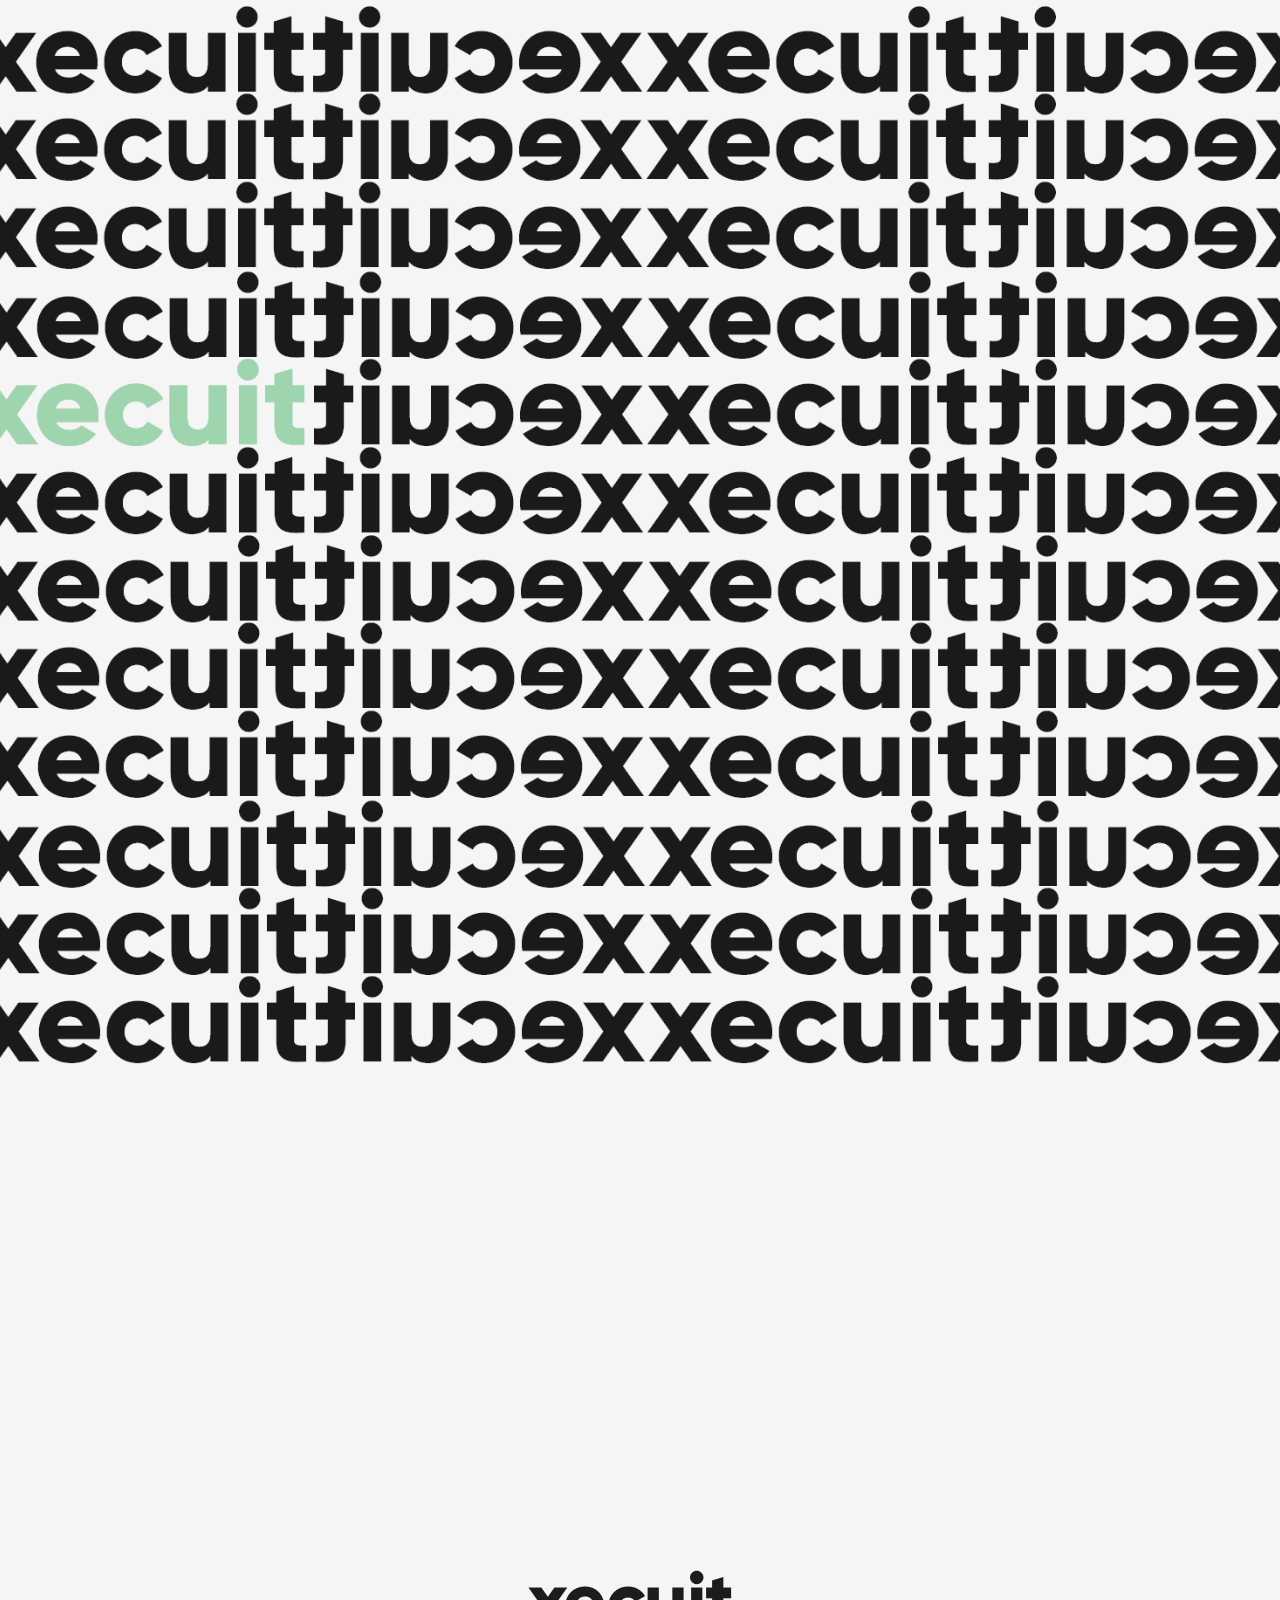
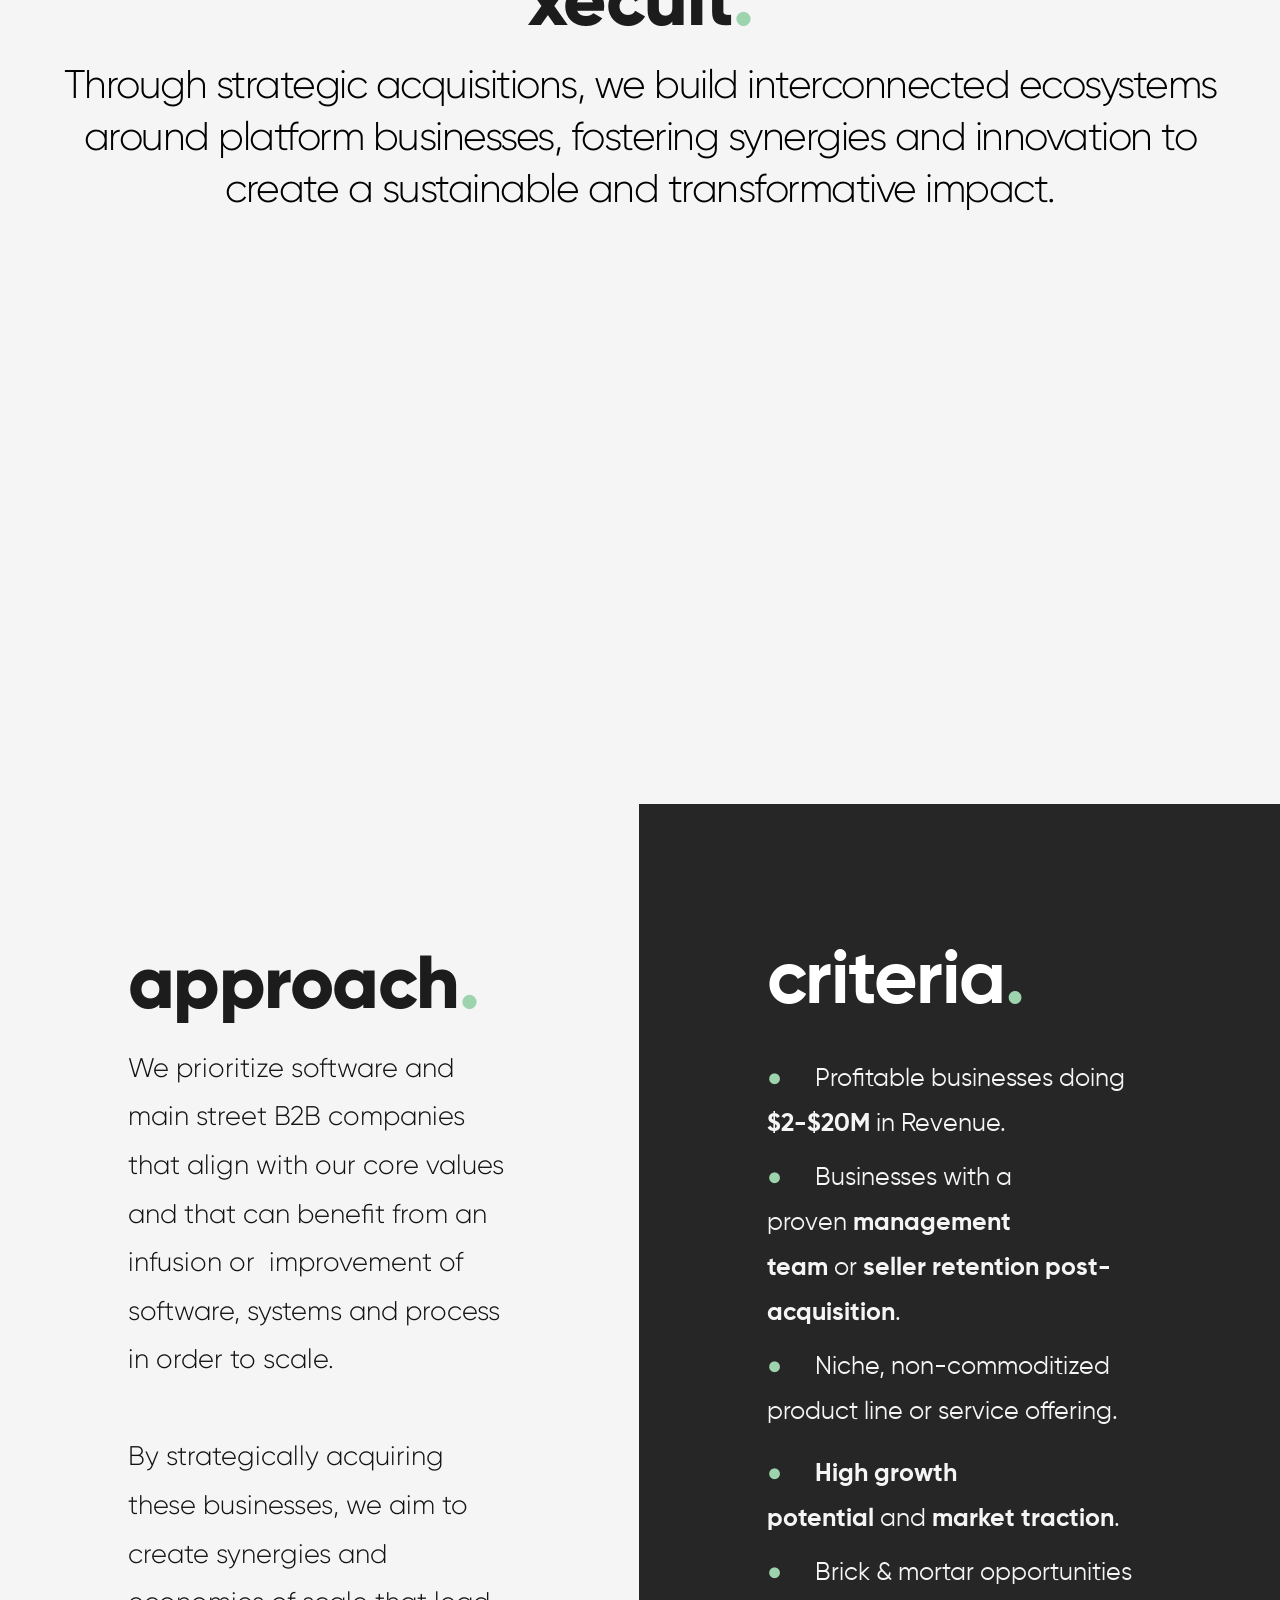
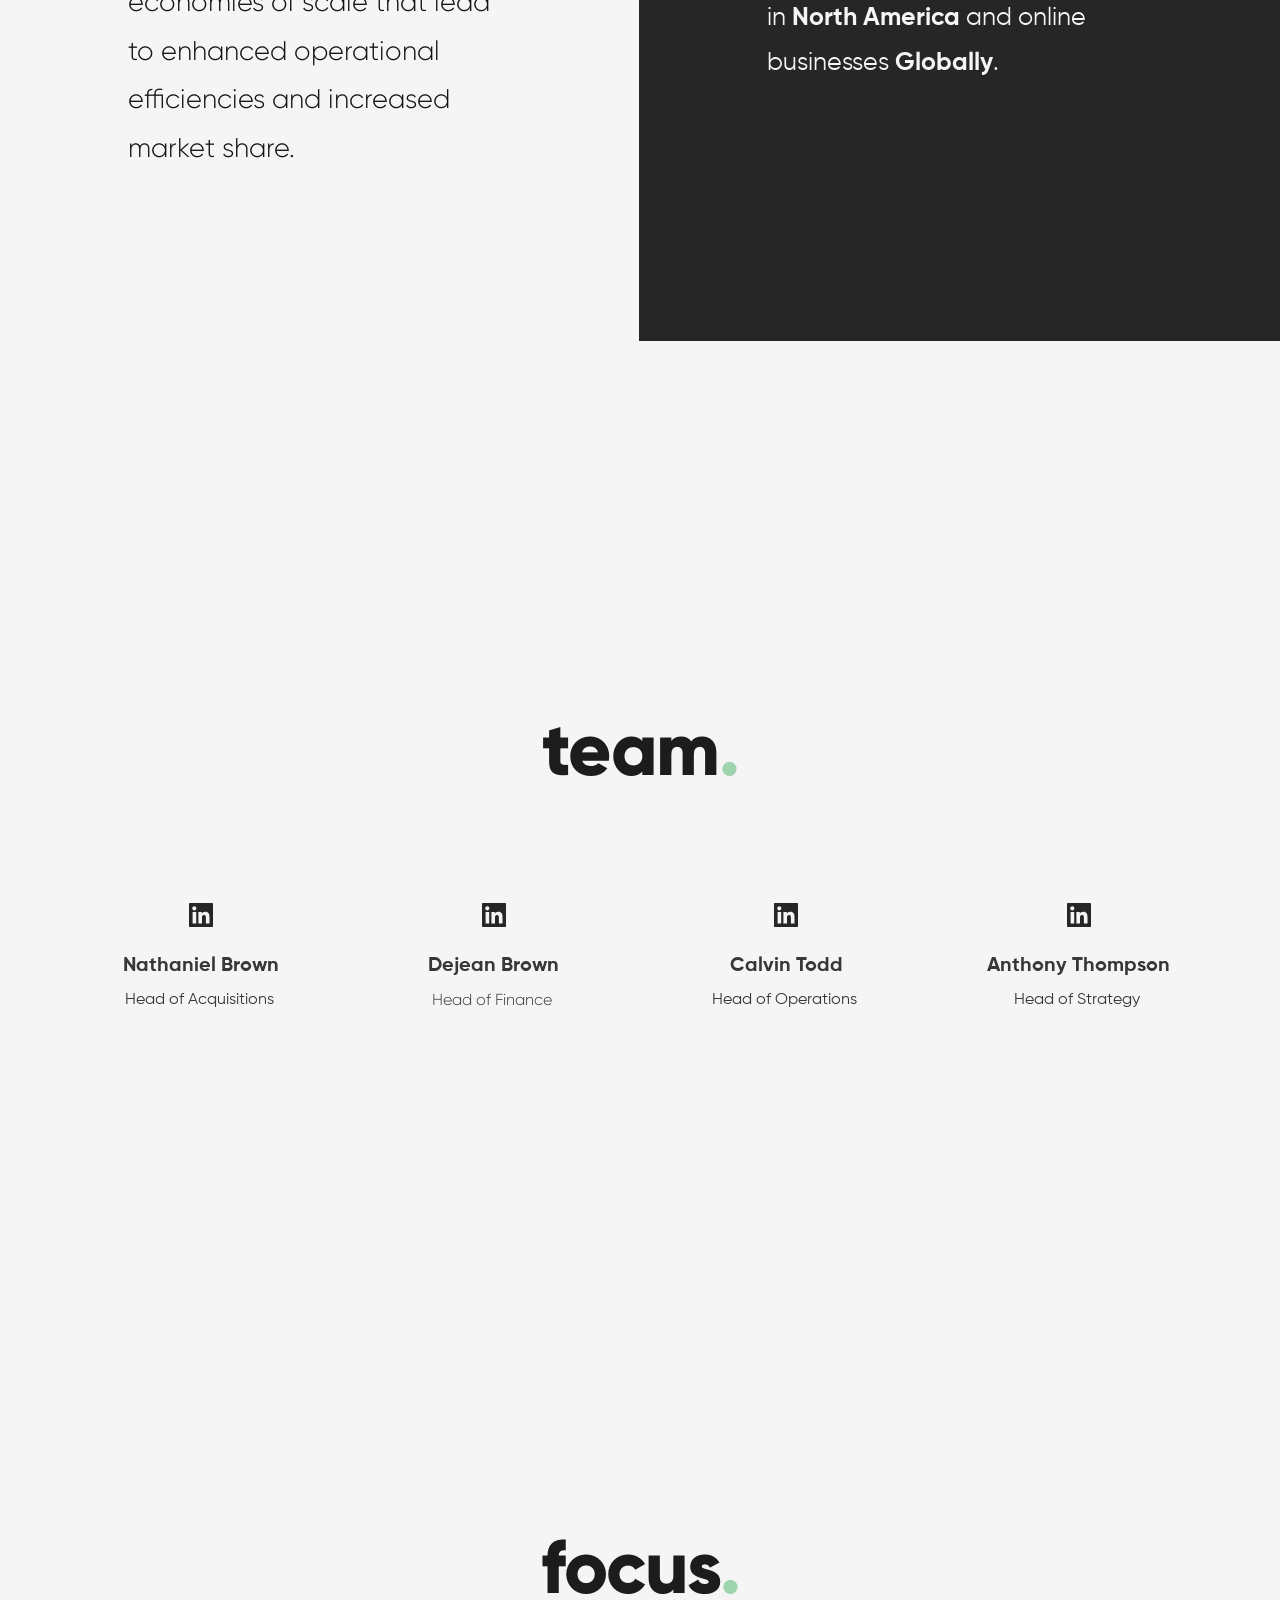
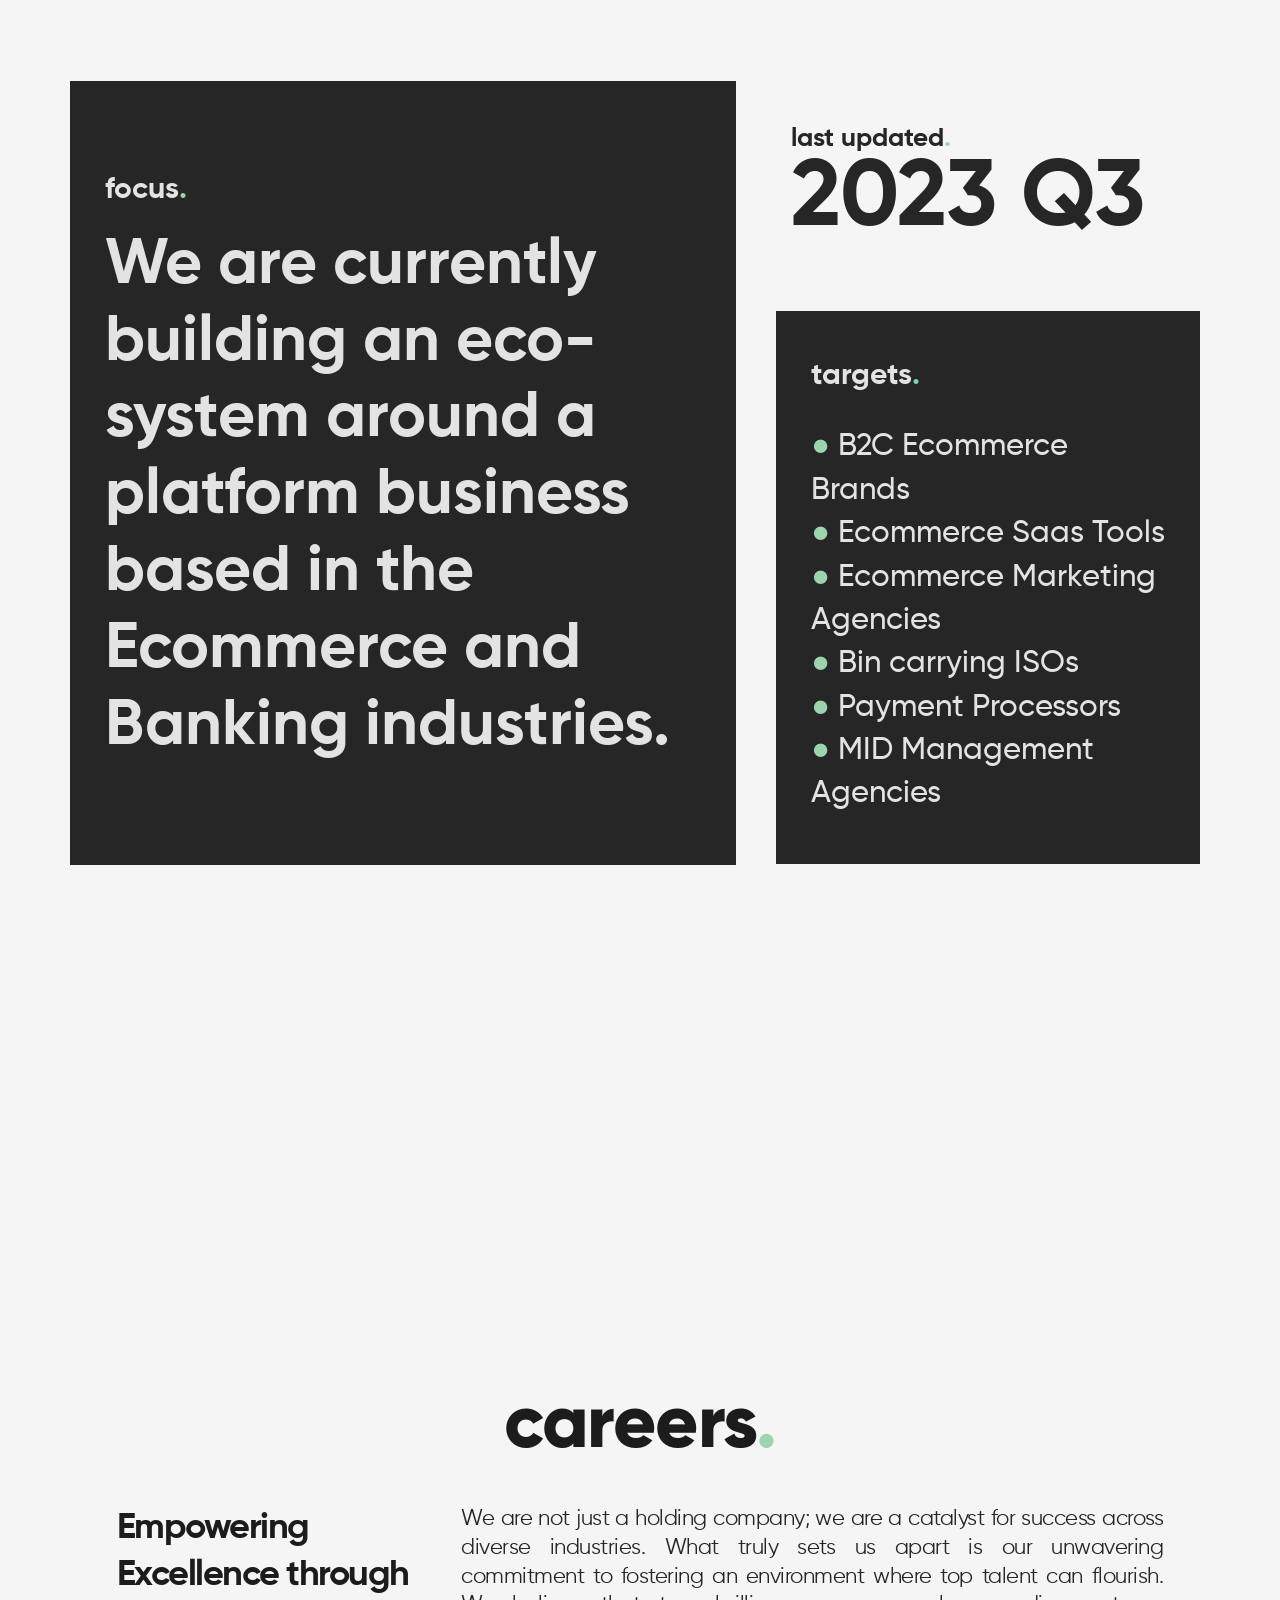
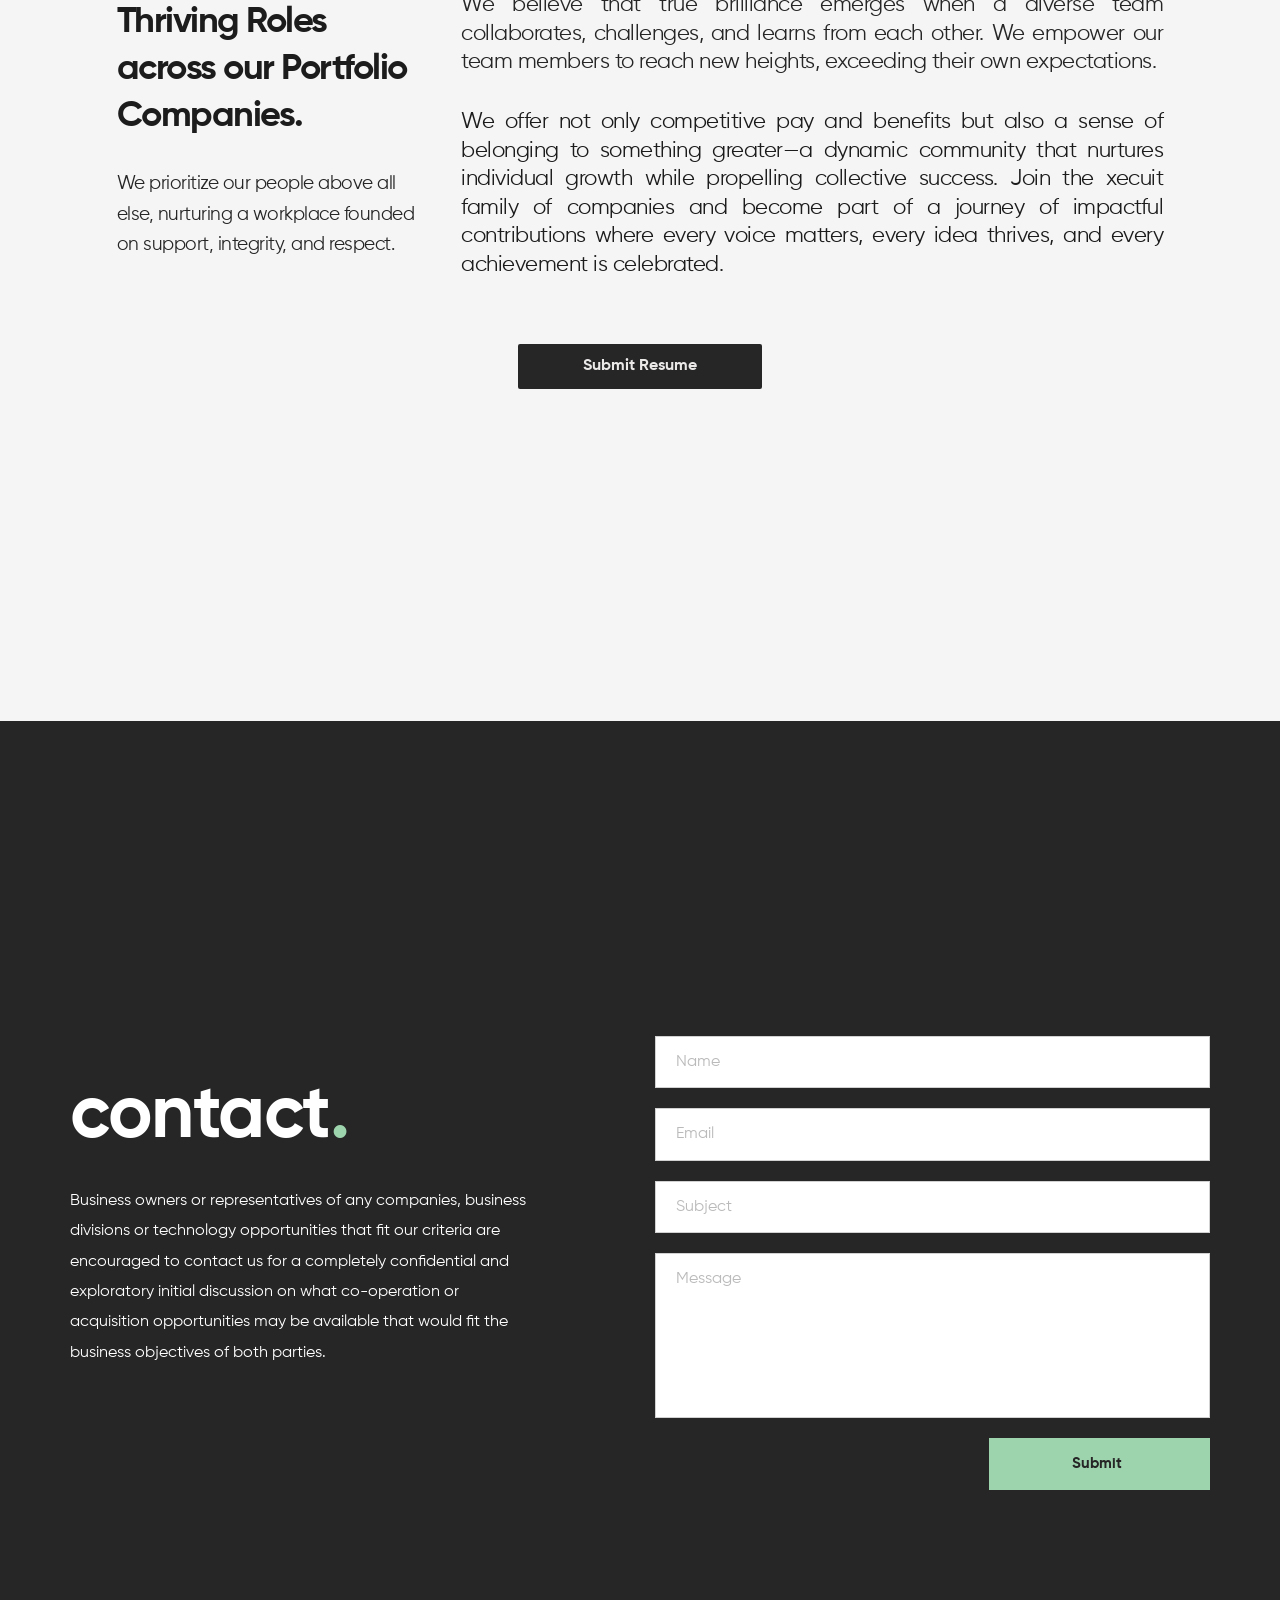
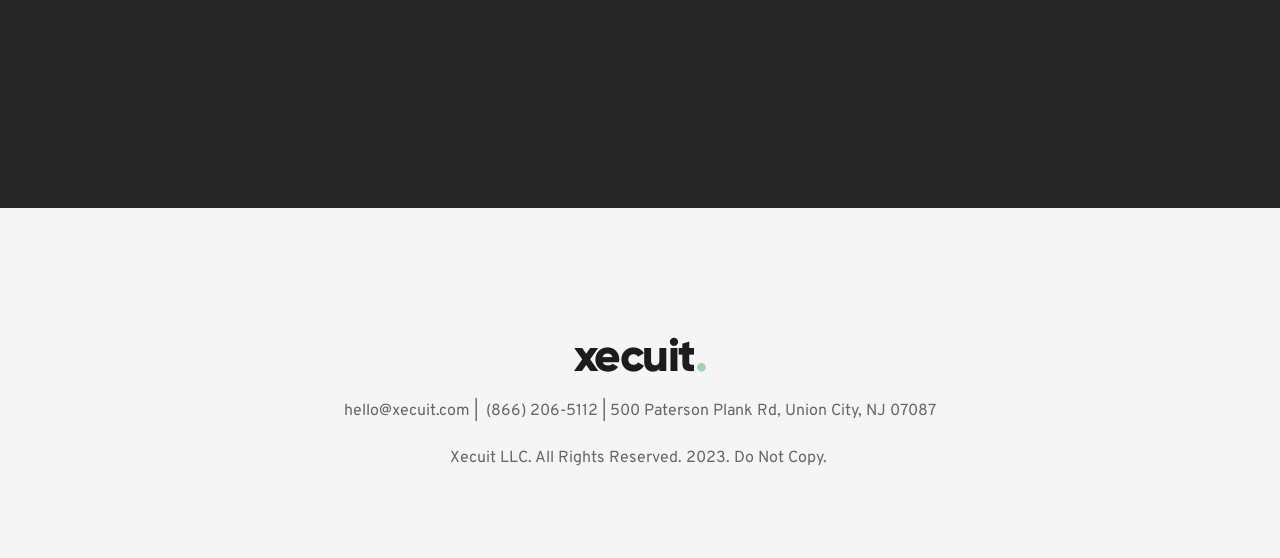
==== commit f5b1c4f3: "Xecuit" ====
--- a/index.html
+++ b/index.html
@@ -1,372 +1,667 @@
-<!DOCTYPE html><html lang="en"><head><meta charset="utf-8"><link rel="icon" href="assets/img/11d002be7bd0db2041cf64f517bc326d.png" sizes="32x32"/><link rel="icon" href="assets/img/00cdefbed10785e140188d0b100043b8.png" sizes="192x192"/><link rel="apple-touch-icon-precomposed" href="assets/img/5f6b7b1d3c186a7364b285669300dfe7.png"/><title>Xecuit | Home</title><meta name="description" content="Xecuit is a minority-owned and operated web and mobile application development firm located in New Jersey.  Clients include nonprofits, government agencies, and businesses, that rely on Xecuit.com to design and develop digital solutions that increase growth and visibility.  Through industry and sector-specific knowledge, they translate client requirements into innovative, transformative solutions.  Unique flat-rate pricing gives clients confidence that projects are delivered on budget and within scope"><meta property="og:title" content=""><meta property="og:description" content=""><meta property="og:url" content="https://brizy-project-4639977-9dyhcl3fz.vercel.app"><meta content="summary_large_image" name="twitter:card"><meta content="width=device-width,initial-scale=1" name="viewport"><link class="brz-link brz-link-preview" href="assets/37e3ca80e778cace89616703948d210b.css" rel="stylesheet"><link class="brz-link brz-link-preview-pro" href="assets/947b0506947552d80a4ffe111cc66730.css" rel="stylesheet"><style class="brz-style">.brz .css-1rwad8p, .brz [data-css-1rwad8p] {color: rgba(255,255,255,1);border-color: rgba(35,157,219,0);background-color: rgba(189,225,244,0);background-image: none;border-width: 0;border-style: solid;width: 18px;height: 18px;font-size: 18px;padding: 0px;border-radius: 0;stroke-width: 0;transition: all .5s ease-in-out;transition-property: background,border-radius,color,border-color,box-shadow;-webkit-transition: all .5s ease-in-out;-moz-transition: all .5s ease-in-out;-webkit-transition-property: background,border-radius,color,border-color,box-shadow;-moz-transition-property: background,border-radius,color,border-color,box-shadow;}
-@media (min-width: 991px) {.brz .css-1rwad8p:hover, .brz [data-css-1rwad8p]:hover {color: rgba(73,108,209,.8);border-color: rgba(35,157,219,0);background-color: rgba(189,225,244,0);background-image: none;}}
-@media (max-width: 991px) {.brz .css-1rwad8p, .brz [data-css-1rwad8p] {width: 18px;height: 18px;font-size: 18px;padding: 0px;border-radius: 0px;stroke-width: 0;}}
-@media (max-width: 767px) {.brz .css-1rwad8p, .brz [data-css-1rwad8p] {width: 18px;height: 18px;font-size: 18px;padding: 0px;border-radius: 0px;stroke-width: 0;}}
-.brz .css-bcojb9, .brz [data-css-bcojb9] {color: rgba(255,255,255,1);border-color: rgba(35,157,219,0);background-color: rgba(189,225,244,0);background-image: none;border-width: 0;border-style: solid;width: 18px;height: 18px;font-size: 18px;padding: 0px;border-radius: 0;stroke-width: 0;transition: all .5s ease-in-out;transition-property: background,border-radius,color,border-color,box-shadow;-webkit-transition: all .5s ease-in-out;-moz-transition: all .5s ease-in-out;-webkit-transition-property: background,border-radius,color,border-color,box-shadow;-moz-transition-property: background,border-radius,color,border-color,box-shadow;}
-@media (min-width: 991px) {.brz .css-bcojb9:hover, .brz [data-css-bcojb9]:hover {color: rgba(71,170,232,.8);border-color: rgba(35,157,219,0);background-color: rgba(189,225,244,0);background-image: none;}}
-@media (max-width: 991px) {.brz .css-bcojb9, .brz [data-css-bcojb9] {width: 18px;height: 18px;font-size: 18px;padding: 0px;border-radius: 0px;stroke-width: 0;}}
-@media (max-width: 767px) {.brz .css-bcojb9, .brz [data-css-bcojb9] {width: 18px;height: 18px;font-size: 18px;padding: 0px;border-radius: 0px;stroke-width: 0;}}</style><style class="brz-style">.brz .brz-css-tatml {z-index: auto;margin: 0;}
-.brz .brz-css-tatml .brz-section__content {min-height: auto;display: flex;}
-.brz .brz-css-tatml .brz-container {justify-content: center;}
-.brz .brz-css-tatml > .slick-slider > .brz-slick-slider__dots {color: rgba(0,0,0,1);}
-.brz .brz-css-tatml > .slick-slider > .brz-slick-slider__arrow {color: rgba(0,0,0,.7);}
-@media (min-width:991px) {.brz .brz-css-tatml {display: block;}}
-@media (min-width:991px) {.brz .brz-css-tatml > .slick-slider > .brz-slick-slider__arrow:hover {color: rgba(0,0,0,1);}}
-@media (max-width:991px) and (min-width:768px) {.brz .brz-css-tatml {z-index: auto;margin: 0;}
-	.brz .brz-css-tatml .brz-section__content {min-height: auto;display: flex;}
-	.brz .brz-css-tatml .brz-container {justify-content: center;}
-	.brz .brz-css-tatml > .slick-slider > .brz-slick-slider__dots {color: rgba(0,0,0,1);}
-	.brz .brz-css-tatml > .slick-slider > .brz-slick-slider__arrow {color: rgba(0,0,0,.7);}}
-@media (max-width:991px) and (min-width:768px) {.brz .brz-css-tatml {display: block;}}
-@media (max-width:767px) {.brz .brz-css-tatml {z-index: auto;margin: 0;}
-	.brz .brz-css-tatml .brz-section__content {min-height: auto;display: flex;}
-	.brz .brz-css-tatml .brz-container {justify-content: center;}
-	.brz .brz-css-tatml > .slick-slider > .brz-slick-slider__dots {color: rgba(0,0,0,1);}
-	.brz .brz-css-tatml > .slick-slider > .brz-slick-slider__arrow {color: rgba(0,0,0,.7);}}
-@media (max-width:767px) {.brz .brz-css-tatml {display: block;}}
-.brz .brz-css-cnmxu {padding: 75px 0px 75px 0px;}
-.brz .brz-css-cnmxu > .brz-bg {border: 0px solid rgba(102,115,141,0);border-radius: 0;}
-.brz .brz-css-cnmxu > .brz-bg > .brz-bg-image {background-image: none;display: block;}
-.brz .brz-css-cnmxu > .brz-bg > .brz-bg-color {background-color: rgba(0,0,0,0);background-image: none;}
-.brz .brz-css-cnmxu > .brz-bg > .brz-bg-map {display: none;}
-.brz .brz-css-cnmxu > .brz-bg > .brz-bg-video {display: none;}
-.brz .brz-css-cnmxu > .brz-bg > .brz-bg-shape__top {background-image: none;background-size: 100% 100px;height: 100px;transform: rotateX(0deg) rotateY(0deg);z-index: auto;}
-.brz .brz-css-cnmxu > .brz-bg > .brz-bg-shape__bottom {background-image: none;background-size: 100% 100px;height: 100px;transform: rotateX(-180deg) rotateY(-180deg);z-index: auto;}
-@media (min-width:991px) {.brz .brz-css-cnmxu > .brz-bg > .brz-bg-image {background-attachment: scroll;}}
-@media (max-width:991px) and (min-width:768px) {.brz .brz-css-cnmxu {padding: 50px 15px 50px 15px;}
-	.brz .brz-css-cnmxu > .brz-bg {border: 0px solid rgba(102,115,141,0);border-radius: 0;}
-	.brz .brz-css-cnmxu > .brz-bg > .brz-bg-image {background-image: none;display: block;}
-	.brz .brz-css-cnmxu > .brz-bg > .brz-bg-color {background-color: rgba(0,0,0,0);background-image: none;}
-	.brz .brz-css-cnmxu > .brz-bg > .brz-bg-map {display: none;}
-	.brz .brz-css-cnmxu > .brz-bg > .brz-bg-video {display: none;}
-	.brz .brz-css-cnmxu > .brz-bg > .brz-bg-shape__top {background-image: none;background-size: 100% 100px;height: 100px;transform: rotateX(0deg) rotateY(0deg);z-index: auto;}
-	.brz .brz-css-cnmxu > .brz-bg > .brz-bg-shape__bottom {background-image: none;background-size: 100% 100px;height: 100px;transform: rotateX(-180deg) rotateY(-180deg);z-index: auto;}}
-@media (max-width:767px) {.brz .brz-css-cnmxu {padding: 25px 15px 25px 15px;}
-	.brz .brz-css-cnmxu > .brz-bg {border: 0px solid rgba(102,115,141,0);border-radius: 0;}
-	.brz .brz-css-cnmxu > .brz-bg > .brz-bg-image {background-image: none;display: block;}
-	.brz .brz-css-cnmxu > .brz-bg > .brz-bg-color {background-color: rgba(0,0,0,0);background-image: none;}
-	.brz .brz-css-cnmxu > .brz-bg > .brz-bg-map {display: none;}
-	.brz .brz-css-cnmxu > .brz-bg > .brz-bg-video {display: none;}
-	.brz .brz-css-cnmxu > .brz-bg > .brz-bg-shape__top {background-image: none;background-size: 100% 100px;height: 100px;transform: rotateX(0deg) rotateY(0deg);z-index: auto;}
-	.brz .brz-css-cnmxu > .brz-bg > .brz-bg-shape__bottom {background-image: none;background-size: 100% 100px;height: 100px;transform: rotateX(-180deg) rotateY(-180deg);z-index: auto;}}
-.brz .brz-css-hjqvc {border: 0px solid transparent;}
-@media (min-width:991px) {.brz .brz-css-hjqvc {max-width: 100%;width: calc(( 100 / 100 * var(--brz-section-container-width,1170) ) * 1px);}}
-@media (max-width:991px) and (min-width:768px) {.brz .brz-css-hjqvc {border: 0px solid transparent;}}
-@media (max-width:991px) and (min-width:768px) {.brz .brz-css-hjqvc {max-width: 100%;width: calc(( 100 / 100 * var(--brz-section-container-width,1170) ) * 1px);}}
-@media (max-width:767px) {.brz .brz-css-hjqvc {border: 0px solid transparent;}}
-@media (max-width:767px) {.brz .brz-css-hjqvc {max-width: 100%;width: calc(( 100 / 100 * var(--brz-section-container-width,1170) ) * 1px);}}
-.brz .brz-css-ojrbq {margin: 0;z-index: auto;align-items: flex-start;}
-.brz .brz-css-ojrbq > .brz-bg {border: 0px solid rgba(102,115,141,0);border-radius: 0;max-width: 100%;}
-.brz .brz-css-ojrbq > .brz-bg > .brz-bg-image {background-image: none;display: block;}
-.brz .brz-css-ojrbq > .brz-bg > .brz-bg-color {background-color: rgba(0,0,0,0);background-image: none;}
-.brz .brz-css-ojrbq > .brz-bg > .brz-bg-map {display: none;}
-.brz .brz-css-ojrbq > .brz-bg > .brz-bg-video {display: none;}
-.brz .brz-css-ojrbq > .brz-row {border: 0px solid transparent;}
-@media (min-width:991px) {.brz .brz-css-ojrbq {min-height: auto;display: flex;}
-	.brz .brz-css-ojrbq > .brz-bg {transition-duration: .5s;transition-property: filter,box-shadow,background,border-radius,border-color;}
-	.brz .brz-css-ojrbq > .brz-bg > .brz-bg-image {transition-duration: .5s;transition-property: filter,box-shadow,background,border-radius,border-color;}
-	.brz .brz-css-ojrbq > .brz-bg > .brz-bg-color {transition-duration: .5s;transition-property: filter,box-shadow,background,border-radius,border-color;}
-	.brz .brz-css-ojrbq > .brz-bg > .brz-bg-video {transition-duration: .5s;transition-property: filter,box-shadow,background,border-radius,border-color;}
-	.brz .brz-css-ojrbq > .brz-row {transition-duration: .5s;transition-property: filter,box-shadow,background,border-radius,border-color;}}
-@media (max-width:991px) and (min-width:768px) {.brz .brz-css-ojrbq {margin: 0;z-index: auto;align-items: flex-start;}
-	.brz .brz-css-ojrbq > .brz-bg {border: 0px solid rgba(102,115,141,0);border-radius: 0;max-width: 100%;}
-	.brz .brz-css-ojrbq > .brz-bg > .brz-bg-image {background-image: none;display: block;}
-	.brz .brz-css-ojrbq > .brz-bg > .brz-bg-color {background-color: rgba(0,0,0,0);background-image: none;}
-	.brz .brz-css-ojrbq > .brz-bg > .brz-bg-map {display: none;}
-	.brz .brz-css-ojrbq > .brz-bg > .brz-bg-video {display: none;}
-	.brz .brz-css-ojrbq > .brz-row {border: 0px solid transparent;}}
-@media (max-width:991px) and (min-width:768px) {.brz .brz-css-ojrbq {min-height: auto;display: flex;}
-	.brz .brz-css-ojrbq > .brz-bg {transition-duration: .5s;transition-property: filter,box-shadow,background,border-radius,border-color;}
-	.brz .brz-css-ojrbq > .brz-bg > .brz-bg-image {transition-duration: .5s;transition-property: filter,box-shadow,background,border-radius,border-color;}
-	.brz .brz-css-ojrbq > .brz-bg > .brz-bg-color {transition-duration: .5s;transition-property: filter,box-shadow,background,border-radius,border-color;}
-	.brz .brz-css-ojrbq > .brz-bg > .brz-bg-video {transition-duration: .5s;transition-property: filter,box-shadow,background,border-radius,border-color;}
-	.brz .brz-css-ojrbq > .brz-row {flex-direction: row;flex-wrap: wrap;justify-content: flex-start;transition-duration: .5s;transition-property: filter,box-shadow,background,border-radius,border-color;}}
-@media (max-width:767px) {.brz .brz-css-ojrbq {margin: 0;z-index: auto;align-items: flex-start;}
-	.brz .brz-css-ojrbq > .brz-bg {border: 0px solid rgba(102,115,141,0);border-radius: 0;max-width: 100%;}
-	.brz .brz-css-ojrbq > .brz-bg > .brz-bg-image {background-image: none;display: block;}
-	.brz .brz-css-ojrbq > .brz-bg > .brz-bg-color {background-color: rgba(0,0,0,0);background-image: none;}
-	.brz .brz-css-ojrbq > .brz-bg > .brz-bg-map {display: none;}
-	.brz .brz-css-ojrbq > .brz-bg > .brz-bg-video {display: none;}
-	.brz .brz-css-ojrbq > .brz-row {border: 0px solid transparent;}}
-@media (max-width:767px) {.brz .brz-css-ojrbq {min-height: auto;display: flex;}
-	.brz .brz-css-ojrbq > .brz-bg {transition-duration: .5s;transition-property: filter,box-shadow,background,border-radius,border-color;}
-	.brz .brz-css-ojrbq > .brz-bg > .brz-bg-image {transition-duration: .5s;transition-property: filter,box-shadow,background,border-radius,border-color;}
-	.brz .brz-css-ojrbq > .brz-bg > .brz-bg-color {transition-duration: .5s;transition-property: filter,box-shadow,background,border-radius,border-color;}
-	.brz .brz-css-ojrbq > .brz-bg > .brz-bg-video {transition-duration: .5s;transition-property: filter,box-shadow,background,border-radius,border-color;}
-	.brz .brz-css-ojrbq > .brz-row {flex-direction: row;flex-wrap: wrap;justify-content: flex-start;transition-duration: .5s;transition-property: filter,box-shadow,background,border-radius,border-color;}}
-.brz .brz-css-ukokn {padding: 10px;max-width: 100%;}
-@media (max-width:991px) and (min-width:768px) {.brz .brz-css-ukokn {padding: 0;max-width: 100%;}}
-@media (max-width:767px) {.brz .brz-css-ukokn {padding: 0;max-width: 100%;}}
-.brz .brz-css-bwxll {z-index: auto;flex: 1 1 50%;max-width: 50%;justify-content: flex-start;}
-.brz .brz-css-bwxll > .brz-bg {border: 0px solid rgba(102,115,141,0);border-radius: 0;margin: 0;}
-.brz .brz-css-bwxll > .brz-bg > .brz-bg-image {background-image: none;}
-.brz .brz-css-bwxll > .brz-bg > .brz-bg-color {background-color: rgba(0,0,0,0);background-image: none;}
-@media (min-width:991px) {.brz .brz-css-bwxll > .brz-bg {transition-duration: .5s;transition-property: filter,box-shadow,background,border-radius,border-color;}
-	.brz .brz-css-bwxll > .brz-bg > .brz-bg-image {transition-duration: .5s;transition-property: filter,box-shadow,background,border-radius,border-color;}
-	.brz .brz-css-bwxll > .brz-bg > .brz-bg-color {transition-duration: .5s;transition-property: filter,box-shadow,background,border-radius,border-color;}}
-@media (max-width:991px) and (min-width:768px) {.brz .brz-css-bwxll {z-index: auto;flex: 1 1 50%;max-width: 50%;justify-content: flex-start;}
-	.brz .brz-css-bwxll > .brz-bg {border: 0px solid rgba(102,115,141,0);border-radius: 0;margin: 0;}
-	.brz .brz-css-bwxll > .brz-bg > .brz-bg-image {background-image: none;}
-	.brz .brz-css-bwxll > .brz-bg > .brz-bg-color {background-color: rgba(0,0,0,0);background-image: none;}}
-@media (max-width:991px) and (min-width:768px) {.brz .brz-css-bwxll > .brz-bg {transition-duration: .5s;transition-property: filter,box-shadow,background,border-radius,border-color;}
-	.brz .brz-css-bwxll > .brz-bg > .brz-bg-image {transition-duration: .5s;transition-property: filter,box-shadow,background,border-radius,border-color;}
-	.brz .brz-css-bwxll > .brz-bg > .brz-bg-color {transition-duration: .5s;transition-property: filter,box-shadow,background,border-radius,border-color;}}
-@media (max-width:767px) {.brz .brz-css-bwxll {z-index: auto;flex: 1 1 100%;max-width: 100%;justify-content: flex-start;}
-	.brz .brz-css-bwxll > .brz-bg {border: 0px solid rgba(102,115,141,0);border-radius: 0;margin: 10px 0px 10px 0px;}
-	.brz .brz-css-bwxll > .brz-bg > .brz-bg-image {background-image: none;}
-	.brz .brz-css-bwxll > .brz-bg > .brz-bg-color {background-color: rgba(0,0,0,0);background-image: none;}}
-@media (max-width:767px) {.brz .brz-css-bwxll > .brz-bg {transition-duration: .5s;transition-property: filter,box-shadow,background,border-radius,border-color;}
-	.brz .brz-css-bwxll > .brz-bg > .brz-bg-image {transition-duration: .5s;transition-property: filter,box-shadow,background,border-radius,border-color;}
-	.brz .brz-css-bwxll > .brz-bg > .brz-bg-color {transition-duration: .5s;transition-property: filter,box-shadow,background,border-radius,border-color;}}
-.brz .brz-css-smlxi {z-index: auto;margin: 0;border: 0px solid transparent;padding: 5px 15px 5px 15px;}
-@media (min-width:991px) {.brz .brz-css-smlxi {display: flex;transition-duration: .5s;transition-property: filter,box-shadow,background,border-radius,border-color;}}
-@media (max-width:991px) and (min-width:768px) {.brz .brz-css-smlxi {z-index: auto;margin: 0;border: 0px solid transparent;padding: 5px 15px 5px 15px;}}
-@media (max-width:991px) and (min-width:768px) {.brz .brz-css-smlxi {display: flex;transition-duration: .5s;transition-property: filter,box-shadow,background,border-radius,border-color;}}
-@media (max-width:767px) {.brz .brz-css-smlxi {z-index: auto;margin: 10px 0px 10px 0px;border: 0px solid transparent;padding: 0;}}
-@media (max-width:767px) {.brz .brz-css-smlxi {display: flex;transition-duration: .5s;transition-property: filter,box-shadow,background,border-radius,border-color;}}
-.brz .brz-css-oogbl {padding: 0;margin: 10px 0px 10px 0px;justify-content: center;position: relative;}
-@media (min-width:991px) {.brz .brz-css-oogbl {display: flex;z-index: auto;position: relative;}}
-@media (max-width:991px) and (min-width:768px) {.brz .brz-css-oogbl {padding: 0;margin: 10px 0px 10px 0px;justify-content: center;position: relative;}}
-@media (max-width:991px) and (min-width:768px) {.brz .brz-css-oogbl {display: flex;z-index: auto;position: relative;}}
-@media (max-width:767px) {.brz .brz-css-oogbl {padding: 0;margin: 10px 0px 10px 0px;justify-content: center;position: relative;}}
-@media (max-width:767px) {.brz .brz-css-oogbl {display: flex;z-index: auto;position: relative;}}
-.brz .brz-css-pphkd {height: 50px;}
-@media (max-width:991px) and (min-width:768px) {.brz .brz-css-pphkd {height: 50px;}}
-@media (max-width:767px) {.brz .brz-css-pphkd {height: 50px;}}
-.brz .brz-css-ksush {width: 100%;}
-@media (max-width:991px) and (min-width:768px) {.brz .brz-css-ksush {width: 100%;}}
-@media (max-width:767px) {.brz .brz-css-ksush {width: 100%;}}
-.brz .brz-css-bnwmd {z-index: auto;position: relative;margin: 10px 0px 10px 0px;}
-@media (min-width:991px) {.brz .brz-css-bnwmd {display: flex;position: relative;}}
-@media (max-width:991px) and (min-width:768px) {.brz .brz-css-bnwmd {z-index: auto;position: relative;margin: 10px 0px 10px 0px;}}
-@media (max-width:991px) and (min-width:768px) {.brz .brz-css-bnwmd {display: flex;position: relative;}}
-@media (max-width:767px) {.brz .brz-css-bnwmd {z-index: auto;position: relative;margin: 10px 0px 10px 0px;}}
-@media (max-width:767px) {.brz .brz-css-bnwmd {display: flex;position: relative;}}
-.brz .brz-css-iptyu {justify-content: center;padding: 0;margin: 0px -5px -20px -5px;}
-@media (max-width:991px) and (min-width:768px) {.brz .brz-css-iptyu {justify-content: center;padding: 0;margin: 0px -5px -20px -5px;}}
-@media (max-width:767px) {.brz .brz-css-iptyu {justify-content: center;padding: 0;margin: 0px -5px -20px -5px;}}
-.brz .brz-css-bkzlk {padding: 0px 5px 20px 5px;}
-@media (max-width:991px) and (min-width:768px) {.brz .brz-css-bkzlk {padding: 0px 5px 20px 5px;}}
-@media (max-width:767px) {.brz .brz-css-bkzlk {padding: 0px 5px 20px 5px;}}
-.brz .brz-css-tnwta.brz-btn {display: flex;align-items: center;justify-content: center;font-family: Overpass,sans-serif;font-weight: 700;font-size: 15px;line-height: 1.6;letter-spacing: 0px;color: rgba(255,255,255,1);border: 2px solid rgba(5,202,182,0);border-radius: 2px;background-color: rgba(5,202,182,1);background-image: none;padding: 14px 42px 14px 42px;flex-flow: row-reverse nowrap;}
-.brz .brz-css-tnwta .brz-btn--story-container {border: 2px solid rgba(5,202,182,0);flex-flow: row-reverse nowrap;border-radius: 2px;}
-@media (min-width:991px) {.brz .brz-css-tnwta.brz-btn {transition-duration: .5s;transition-property: color,box-shadow,background,border-color;}}
-@media (min-width:991px) {.brz .brz-css-tnwta.brz-btn:hover {background-color: rgba(5,202,182,.8);}}
-@media (max-width:991px) and (min-width:768px) {.brz .brz-css-tnwta.brz-btn {display: flex;align-items: center;justify-content: center;font-family: Overpass,sans-serif;font-weight: 700;font-size: 17px;line-height: 1.6;letter-spacing: 0px;color: rgba(255,255,255,1);border: 2px solid rgba(5,202,182,0);border-radius: 2px;background-color: rgba(5,202,182,1);background-image: none;padding: 11px 26px 11px 26px;flex-flow: row-reverse nowrap;}
-	.brz .brz-css-tnwta .brz-btn--story-container {border: 2px solid rgba(5,202,182,0);flex-flow: row-reverse nowrap;border-radius: 2px;}}
-@media (max-width:991px) and (min-width:768px) {.brz .brz-css-tnwta.brz-btn {transition-duration: .5s;transition-property: color,box-shadow,background,border-color;}}
-@media (max-width:767px) {.brz .brz-css-tnwta.brz-btn {display: flex;align-items: center;justify-content: center;font-family: Overpass,sans-serif;font-weight: 700;font-size: 15px;line-height: 1.6;letter-spacing: 0px;color: rgba(255,255,255,1);border: 2px solid rgba(5,202,182,0);border-radius: 2px;background-color: rgba(5,202,182,1);background-image: none;padding: 11px 26px 11px 26px;flex-flow: row-reverse nowrap;}
-	.brz .brz-css-tnwta .brz-btn--story-container {border: 2px solid rgba(5,202,182,0);flex-flow: row-reverse nowrap;border-radius: 2px;}}
-@media (max-width:767px) {.brz .brz-css-tnwta.brz-btn {transition-duration: .5s;transition-property: color,box-shadow,background,border-color;}}
-.brz .brz-css-wbyev {padding: 75px 0px 75px 0px;min-height: auto;display: flex;}
-.brz .brz-css-wbyev > .brz-bg {border: 0px solid rgba(102,115,141,0);border-radius: 0;}
-.brz .brz-css-wbyev > .brz-bg > .brz-bg-image {background-image: none;display: block;}
-.brz .brz-css-wbyev > .brz-bg > .brz-bg-color {background-color: rgba(0,0,0,0);background-image: none;}
-.brz .brz-css-wbyev > .brz-bg > .brz-bg-shape__top {background-image: none;background-size: 100% 100px;height: 100px;transform: rotateX(0deg) rotateY(0deg);z-index: auto;}
-.brz .brz-css-wbyev > .brz-bg > .brz-bg-shape__bottom {background-image: none;background-size: 100% 100px;height: 100px;transform: rotateX(-180deg) rotateY(-180deg);z-index: auto;}
-.brz .brz-css-wbyev .brz-container {justify-content: center;}
-@media (max-width:991px) and (min-width:768px) {.brz .brz-css-wbyev {padding: 25px 15px 25px 15px;min-height: auto;display: flex;}
-	.brz .brz-css-wbyev > .brz-bg {border: 0px solid rgba(102,115,141,0);border-radius: 0;}
-	.brz .brz-css-wbyev > .brz-bg > .brz-bg-image {background-image: none;display: block;}
-	.brz .brz-css-wbyev > .brz-bg > .brz-bg-color {background-color: rgba(0,0,0,0);background-image: none;}
-	.brz .brz-css-wbyev > .brz-bg > .brz-bg-shape__top {background-image: none;background-size: 100% 100px;height: 100px;transform: rotateX(0deg) rotateY(0deg);z-index: auto;}
-	.brz .brz-css-wbyev > .brz-bg > .brz-bg-shape__bottom {background-image: none;background-size: 100% 100px;height: 100px;transform: rotateX(-180deg) rotateY(-180deg);z-index: auto;}
-	.brz .brz-css-wbyev .brz-container {justify-content: center;}}
-@media (max-width:767px) {.brz .brz-css-wbyev {padding: 25px 15px 25px 15px;min-height: auto;display: flex;}
-	.brz .brz-css-wbyev > .brz-bg {border: 0px solid rgba(102,115,141,0);border-radius: 0;}
-	.brz .brz-css-wbyev > .brz-bg > .brz-bg-image {background-image: none;display: block;}
-	.brz .brz-css-wbyev > .brz-bg > .brz-bg-color {background-color: rgba(0,0,0,0);background-image: none;}
-	.brz .brz-css-wbyev > .brz-bg > .brz-bg-shape__top {background-image: none;background-size: 100% 100px;height: 100px;transform: rotateX(0deg) rotateY(0deg);z-index: auto;}
-	.brz .brz-css-wbyev > .brz-bg > .brz-bg-shape__bottom {background-image: none;background-size: 100% 100px;height: 100px;transform: rotateX(-180deg) rotateY(-180deg);z-index: auto;}
-	.brz .brz-css-wbyev .brz-container {justify-content: center;}}
-.brz .brz-css-orffk {border: 0px solid transparent;}
-@media (min-width:991px) {.brz .brz-css-orffk {max-width: 100%;width: calc(( 100 / 100 * var(--brz-section-container-width,1170) ) * 1px);}}
-@media (max-width:991px) and (min-width:768px) {.brz .brz-css-orffk {border: 0px solid transparent;}}
-@media (max-width:991px) and (min-width:768px) {.brz .brz-css-orffk {max-width: 100%;width: calc(( 100 / 100 * var(--brz-section-container-width,1170) ) * 1px);}}
-@media (max-width:767px) {.brz .brz-css-orffk {border: 0px solid transparent;}}
-@media (max-width:767px) {.brz .brz-css-orffk {max-width: 100%;width: calc(( 100 / 100 * var(--brz-section-container-width,1170) ) * 1px);}}
-.brz .brz-css-gwokg {padding: 0;}
-@media (max-width:991px) and (min-width:768px) {.brz .brz-css-gwokg {padding: 0;}}
-@media (max-width:767px) {.brz .brz-css-gwokg {padding: 0;}}
-.brz .brz-css-wntnd {margin: 0;}
-@media (max-width:991px) and (min-width:768px) {.brz .brz-css-wntnd {margin: 0;}}
-@media (max-width:767px) {.brz .brz-css-wntnd {margin: 0;}}
-.brz .brz-css-zbqut {padding: 0;}
-.brz .brz-css-zbqut > .brz-bg > .brz-bg-color {background-color: rgba(255,255,255,1);}
-@media (max-width:991px) and (min-width:768px) {.brz .brz-css-zbqut {padding: 0px 15px 0px 15px;}
-	.brz .brz-css-zbqut > .brz-bg > .brz-bg-color {background-color: rgba(255,255,255,1);}}
-@media (max-width:767px) {.brz .brz-css-zbqut {padding: 25px 15px 25px 15px;}
-	.brz .brz-css-zbqut > .brz-bg > .brz-bg-color {background-color: rgba(255,255,255,1);}}
-@media (min-width:991px) {.brz .brz-css-yepde {max-width: 100%;width: 100%;}}
-@media (max-width:991px) and (min-width:768px) {.brz .brz-css-yepde {max-width: 100%;width: 100%;}}
-@media (max-width:767px) {.brz .brz-css-yepde {max-width: 100%;width: 100%;}}
-.brz .brz-css-eejxy {flex: 1 1 33.3%;max-width: 33.3%;justify-content: center;}
-.brz .brz-css-eejxy > .brz-bg > .brz-bg-image {background-image: url("assets/img/842c78bc8d0dac4f75145e8231012e23.jpg");background-position: 100% 52%;}
-.brz .brz-css-eejxy > .brz-bg > .brz-bg-color {background-color: rgba(114,167,130,.93);}
-@media (max-width:991px) and (min-width:768px) {.brz .brz-css-eejxy {flex: 1 1 33.3%;max-width: 33.3%;justify-content: center;}
-	.brz .brz-css-eejxy > .brz-bg > .brz-bg-image {background-image: url("assets/img/842c78bc8d0dac4f75145e8231012e23.jpg");background-position: 100% 52%;}
-	.brz .brz-css-eejxy > .brz-bg > .brz-bg-color {background-color: rgba(114,167,130,.93);}}
-@media (max-width:767px) {.brz .brz-css-eejxy {flex: 1 1 100%;max-width: 100%;justify-content: center;}
-	.brz .brz-css-eejxy > .brz-bg > .brz-bg-image {background-image: url("assets/img/842c78bc8d0dac4f75145e8231012e23.jpg");background-position: 100% 52%;}
-	.brz .brz-css-eejxy > .brz-bg > .brz-bg-color {background-color: rgba(114,167,130,.93);}}
-.brz .brz-css-lwdjj {padding: 90px 22% 90px 22%;}
-@media (max-width:991px) and (min-width:768px) {.brz .brz-css-lwdjj {padding: 15px 25px 15px 25px;}}
-@media (max-width:767px) {.brz .brz-css-lwdjj {padding: 25px;}}
-.brz .brz-css-tncwa {height: 150px;}
-@media (max-width:991px) and (min-width:768px) {.brz .brz-css-tncwa {height: 2px;}}
-@media (max-width:767px) {.brz .brz-css-tncwa {height: 2px;}}
-.brz .brz-css-wprxv {padding: 0px 30px 0px 30px;}
-@media (max-width:991px) and (min-width:768px) {.brz .brz-css-wprxv {padding: 0;}}
-@media (max-width:767px) {.brz .brz-css-wprxv {padding: 0;}}
-.brz .brz-css-kdhql {margin: 0;}
-@media (max-width:991px) and (min-width:768px) {.brz .brz-css-kdhql {margin: 10px 0px 10px 0px;}}
-@media (max-width:767px) {.brz .brz-css-kdhql {margin: 10px 0px 10px 0px;}}
-@media (max-width:991px) and (min-width:768px) {.brz .brz-css-jqihq {display: none;}}
-@media (max-width:767px) {.brz .brz-css-jqihq {display: none;}}
-.brz .brz-css-upikf {height: 26px;}
-@media (max-width:991px) and (min-width:768px) {.brz .brz-css-upikf {height: 26px;}}
-@media (max-width:767px) {.brz .brz-css-upikf {height: 26px;}}
-.brz .brz-css-zrpaj {margin: 0;}
-@media (max-width:991px) and (min-width:768px) {.brz .brz-css-zrpaj {margin: 10px 0px 10px 0px;}}
-@media (max-width:767px) {.brz .brz-css-zrpaj {margin: 10px 0px 10px 0px;}}
-.brz .brz-css-xtddr.brz-btn {line-height: 1;border: 2px solid rgba(255,255,255,1);background-color: rgba(0,0,0,0);padding: 14px 42px 14px 42px;}
-.brz .brz-css-xtddr .brz-btn--story-container {border: 2px solid rgba(255,255,255,1);}
-@media (min-width:991px) {.brz .brz-css-xtddr.brz-btn:hover {color: rgba(28,28,28,1);border: 2px solid rgba(5,202,182,0);background-color: rgba(233,238,237,.8);}
-	.brz .brz-css-xtddr:hover .brz-btn--story-container {border: 2px solid rgba(5,202,182,0);}}
-@media (max-width:991px) and (min-width:768px) {.brz .brz-css-xtddr.brz-btn {line-height: 1.6;border: 2px solid rgba(255,255,255,1);background-color: rgba(0,0,0,0);padding: 11px 26px 11px 26px;}
-	.brz .brz-css-xtddr .brz-btn--story-container {border: 2px solid rgba(255,255,255,1);}}
-@media (max-width:767px) {.brz .brz-css-xtddr.brz-btn {line-height: 1.6;border: 2px solid rgba(255,255,255,1);background-color: rgba(0,0,0,0);padding: 11px 0px 11px 0px;}
-	.brz .brz-css-xtddr .brz-btn--story-container {border: 2px solid rgba(255,255,255,1);}}
-@media (max-width:767px) {.brz .brz-css-xxwad {display: none;}}
-.brz .brz-css-hmhdz {height: 174px;}
-@media (max-width:991px) and (min-width:768px) {.brz .brz-css-hmhdz {height: 30px;}}
-@media (max-width:767px) {.brz .brz-css-hmhdz {height: 174px;}}
-.brz .brz-css-smpsf {flex: 1 1 33.3%;max-width: 33.3%;justify-content: center;}
-.brz .brz-css-smpsf > .brz-bg > .brz-bg-image {background-image: url("assets/img/02f74f1da454e0d9842860fbdf61133b.png");background-position: 51% 24%;}
-.brz .brz-css-smpsf > .brz-bg > .brz-bg-color {background-color: rgba(245,245,245,.92);}
-@media (max-width:991px) and (min-width:768px) {.brz .brz-css-smpsf {flex: 1 1 33.3%;max-width: 33.3%;justify-content: center;}
-	.brz .brz-css-smpsf > .brz-bg > .brz-bg-image {background-image: url("assets/img/02f74f1da454e0d9842860fbdf61133b.png");background-position: 51% 24%;}
-	.brz .brz-css-smpsf > .brz-bg > .brz-bg-color {background-color: rgba(245,245,245,.92);}}
-@media (max-width:767px) {.brz .brz-css-smpsf {flex: 1 1 100%;max-width: 100%;justify-content: center;}
-	.brz .brz-css-smpsf > .brz-bg > .brz-bg-image {background-image: url("assets/img/02f74f1da454e0d9842860fbdf61133b.png");background-position: 51% 24%;}
-	.brz .brz-css-smpsf > .brz-bg > .brz-bg-color {background-color: rgba(245,245,245,.92);}}
-.brz .brz-css-ahseg {padding: 90px 22% 90px 22%;}
-@media (max-width:991px) and (min-width:768px) {.brz .brz-css-ahseg {padding: 15px 25px 15px 25px;}}
-@media (max-width:767px) {.brz .brz-css-ahseg {padding: 25px;}}
-@media (max-width:991px) and (min-width:768px) {.brz .brz-css-ildxw {display: none;}}
-@media (max-width:767px) {.brz .brz-css-ildxw {display: none;}}
-.brz .brz-css-dlkwv {height: 271px;}
-@media (max-width:991px) and (min-width:768px) {.brz .brz-css-dlkwv {height: 271px;}}
-@media (max-width:767px) {.brz .brz-css-dlkwv {height: 271px;}}
-.brz .brz-css-azhza {padding: 0px 30px 0px 30px;}
-@media (max-width:991px) and (min-width:768px) {.brz .brz-css-azhza {padding: 0;}}
-@media (max-width:767px) {.brz .brz-css-azhza {padding: 0;}}
-.brz .brz-css-vstan {margin: 0;}
-@media (max-width:991px) and (min-width:768px) {.brz .brz-css-vstan {margin: 10px 0px 10px 0px;}}
-@media (max-width:767px) {.brz .brz-css-vstan {margin: 10px 0px 10px 0px;}}
-@media (max-width:991px) and (min-width:768px) {.brz .brz-css-gewdk {display: none;}}
-@media (max-width:767px) {.brz .brz-css-gewdk {display: none;}}
-.brz .brz-css-twiyn {height: 24px;}
-@media (max-width:991px) and (min-width:768px) {.brz .brz-css-twiyn {height: 24px;}}
-@media (max-width:767px) {.brz .brz-css-twiyn {height: 24px;}}
-.brz .brz-css-gxfrr {margin: 0;}
-@media (max-width:991px) and (min-width:768px) {.brz .brz-css-gxfrr {margin: 10px 0px 10px 0px;}}
-@media (max-width:767px) {.brz .brz-css-gxfrr {margin: 10px 0px 10px 0px;}}
-.brz .brz-css-kcojg.brz-btn {line-height: 1;color: rgba(18,18,18,1);border: 2px solid rgba(25,25,25,1);background-color: rgba(158,212,174,0);padding: 14px 42px 14px 42px;}
-.brz .brz-css-kcojg .brz-btn--story-container {border: 2px solid rgba(25,25,25,1);}
-@media (min-width:991px) {.brz .brz-css-kcojg.brz-btn:hover {color: rgba(255,255,255,1);border: 2px solid rgba(5,202,182,0);background-color: rgba(42,42,42,1);}
-	.brz .brz-css-kcojg:hover .brz-btn--story-container {border: 2px solid rgba(5,202,182,0);}}
-@media (max-width:991px) and (min-width:768px) {.brz .brz-css-kcojg.brz-btn {line-height: 1.6;color: rgba(18,18,18,1);border: 2px solid rgba(25,25,25,1);background-color: rgba(158,212,174,0);padding: 11px 26px 11px 26px;}
-	.brz .brz-css-kcojg .brz-btn--story-container {border: 2px solid rgba(25,25,25,1);}}
-@media (max-width:767px) {.brz .brz-css-kcojg.brz-btn {line-height: 1.6;color: rgba(18,18,18,1);border: 2px solid rgba(25,25,25,1);background-color: rgba(158,212,174,0);padding: 11px 0px 11px 0px;}
-	.brz .brz-css-kcojg .brz-btn--story-container {border: 2px solid rgba(25,25,25,1);}}
-@media (max-width:991px) and (min-width:768px) {.brz .brz-css-dlpug {display: none;}}
-@media (max-width:767px) {.brz .brz-css-dlpug {display: none;}}
-.brz .brz-css-vpgnm {height: 46px;}
-@media (max-width:991px) and (min-width:768px) {.brz .brz-css-vpgnm {height: 46px;}}
-@media (max-width:767px) {.brz .brz-css-vpgnm {height: 46px;}}
-@media (max-width:767px) {.brz .brz-css-eezlp {display: none;}}
-.brz .brz-css-cfyrp {height: 238px;}
-@media (max-width:991px) and (min-width:768px) {.brz .brz-css-cfyrp {height: 20px;}}
-@media (max-width:767px) {.brz .brz-css-cfyrp {height: 238px;}}
-.brz .brz-css-vmjgs {flex: 1 1 33.4%;max-width: 33.4%;justify-content: center;}
-.brz .brz-css-vmjgs > .brz-bg > .brz-bg-image {background-image: url("assets/img/fe5cedc25bd327015c088688958986c8.jpg");background-position: 71% 36%;}
-.brz .brz-css-vmjgs > .brz-bg > .brz-bg-color {background-color: rgba(15,15,15,.92);}
-@media (max-width:991px) and (min-width:768px) {.brz .brz-css-vmjgs {flex: 1 1 33.4%;max-width: 33.4%;justify-content: center;}
-	.brz .brz-css-vmjgs > .brz-bg > .brz-bg-image {background-image: url("assets/img/fe5cedc25bd327015c088688958986c8.jpg");background-position: 71% 36%;}
-	.brz .brz-css-vmjgs > .brz-bg > .brz-bg-color {background-color: rgba(15,15,15,.92);}}
-@media (max-width:767px) {.brz .brz-css-vmjgs {flex: 1 1 100%;max-width: 100%;justify-content: center;}
-	.brz .brz-css-vmjgs > .brz-bg > .brz-bg-image {background-image: url("assets/img/fe5cedc25bd327015c088688958986c8.jpg");background-position: 71% 36%;}
-	.brz .brz-css-vmjgs > .brz-bg > .brz-bg-color {background-color: rgba(15,15,15,.92);}}
-.brz .brz-css-atqrz {padding: 90px 22% 90px 22%;}
-@media (max-width:991px) and (min-width:768px) {.brz .brz-css-atqrz {padding: 15px 25px 15px 25px;}}
-@media (max-width:767px) {.brz .brz-css-atqrz {padding: 25px;}}
-.brz .brz-css-qxjrs {padding: 0px 30px 0px 30px;}
-@media (max-width:991px) and (min-width:768px) {.brz .brz-css-qxjrs {padding: 0;}}
-@media (max-width:767px) {.brz .brz-css-qxjrs {padding: 0;}}
-.brz .brz-css-nqzfo {margin: 0;}
-@media (max-width:991px) and (min-width:768px) {.brz .brz-css-nqzfo {margin: 10px 0px 10px 0px;}}
-@media (max-width:767px) {.brz .brz-css-nqzfo {margin: 10px 0px 10px 0px;}}
-@media (max-width:991px) and (min-width:768px) {.brz .brz-css-scshy {display: none;}}
-@media (max-width:767px) {.brz .brz-css-scshy {display: none;}}
-.brz .brz-css-ogspi {height: 20px;}
-@media (max-width:991px) and (min-width:768px) {.brz .brz-css-ogspi {height: 20px;}}
-@media (max-width:767px) {.brz .brz-css-ogspi {height: 20px;}}
-.brz .brz-css-ndwxe {margin: 0;}
-@media (max-width:991px) and (min-width:768px) {.brz .brz-css-ndwxe {margin: 10px 0px 10px 0px;}}
-@media (max-width:767px) {.brz .brz-css-ndwxe {margin: 10px 0px 10px 0px;}}
-.brz .brz-css-jcrlt.brz-btn {line-height: 1;color: rgba(158,212,174,1);border: 2px solid rgba(158,212,174,1);background-color: rgba(158,212,174,0);padding: 14px 42px 14px 42px;}
-.brz .brz-css-jcrlt .brz-btn--story-container {border: 2px solid rgba(158,212,174,1);}
-@media (min-width:991px) {.brz .brz-css-jcrlt.brz-btn:hover {color: rgba(255,255,255,1);border: 2px solid rgba(180,224,219,.8);background-color: rgba(158,212,174,1);}
-	.brz .brz-css-jcrlt:hover .brz-btn--story-container {border: 2px solid rgba(180,224,219,.8);}}
-@media (max-width:991px) and (min-width:768px) {.brz .brz-css-jcrlt.brz-btn {line-height: 1.6;color: rgba(158,212,174,1);border: 2px solid rgba(158,212,174,1);background-color: rgba(158,212,174,0);padding: 11px 26px 11px 26px;}
-	.brz .brz-css-jcrlt .brz-btn--story-container {border: 2px solid rgba(158,212,174,1);}}
-@media (max-width:767px) {.brz .brz-css-jcrlt.brz-btn {line-height: 1.6;color: rgba(158,212,174,1);border: 2px solid rgba(158,212,174,1);background-color: rgba(158,212,174,0);padding: 11px 0px 11px 0px;}
-	.brz .brz-css-jcrlt .brz-btn--story-container {border: 2px solid rgba(158,212,174,1);}}
-@media (max-width:767px) {.brz .brz-css-yzqdg {display: none;}}
-.brz .brz-css-itfzx {height: 42px;}
-@media (max-width:991px) and (min-width:768px) {.brz .brz-css-itfzx {height: 42px;}}
-@media (max-width:767px) {.brz .brz-css-itfzx {height: 42px;}}
-.brz .brz-css-crkyl {height: 24px;}
-@media (max-width:991px) and (min-width:768px) {.brz .brz-css-crkyl {height: 24px;}}
-@media (max-width:767px) {.brz .brz-css-crkyl {height: 24px;}}
-.brz .brz-css-mowgc {padding: 15px 0px 15px 0px;}
-.brz .brz-css-mowgc > .brz-bg > .brz-bg-color {background-color: rgba(18,18,18,1);}
-@media (max-width:991px) and (min-width:768px) {.brz .brz-css-mowgc {padding: 45px;}
-	.brz .brz-css-mowgc > .brz-bg > .brz-bg-color {background-color: rgba(18,18,18,1);}}
-@media (max-width:767px) {.brz .brz-css-mowgc {padding: 25px 15px 25px 15px;}
-	.brz .brz-css-mowgc > .brz-bg > .brz-bg-color {background-color: rgba(18,18,18,1);}}
-.brz .brz-css-hmzve {flex: 1 1 100%;max-width: 100%;justify-content: center;}
-.brz .brz-css-hmzve > .brz-bg {margin: 0;}
-@media (max-width:991px) and (min-width:768px) {.brz .brz-css-hmzve {flex: 1 1 100%;max-width: 100%;justify-content: center;}
-	.brz .brz-css-hmzve > .brz-bg {margin: 0;}}
-@media (max-width:767px) {.brz .brz-css-hmzve {flex: 1 1 100%;max-width: 100%;justify-content: center;}
-	.brz .brz-css-hmzve > .brz-bg {margin: 0;}}
-.brz .brz-css-kzlwv {margin: 0;padding: 10px 0px 5px 0px;}
-@media (max-width:991px) and (min-width:768px) {.brz .brz-css-kzlwv {margin: 0;padding: 0;}}
-@media (max-width:767px) {.brz .brz-css-kzlwv {margin: 0;padding: 0;}}
-.brz .brz-css-mpget {margin: 0px -7px -20px -7px;}
-@media (max-width:991px) and (min-width:768px) {.brz .brz-css-mpget {margin: 0px -7px -20px -7px;}}
-@media (max-width:767px) {.brz .brz-css-mpget {margin: 0px -7px -20px -7px;}}
-.brz .brz-css-zfebi {padding: 0px 7px 20px 7px;}
-@media (max-width:991px) and (min-width:768px) {.brz .brz-css-zfebi {padding: 0px 7px 20px 7px;}}
-@media (max-width:767px) {.brz .brz-css-zfebi {padding: 0px 7px 20px 7px;}}
-.brz .brz-css-mkobq {flex: 1 1 100%;max-width: 100%;justify-content: center;}
-@media (max-width:991px) and (min-width:768px) {.brz .brz-css-mkobq {flex: 1 1 100%;max-width: 100%;justify-content: center;}}
-@media (max-width:767px) {.brz .brz-css-mkobq {flex: 1 1 100%;max-width: 100%;justify-content: center;}}
-.brz .brz-css-sgpwv {padding: 5px 0px 10px 0px;}
-@media (max-width:991px) and (min-width:768px) {.brz .brz-css-sgpwv {padding: 10px 15px 10px 15px;}}
-@media (max-width:767px) {.brz .brz-css-sgpwv {padding: 0;}}
-.brz .brz-css-fuxsz {margin: 10px 0px 10px 0px;}
-@media (max-width:991px) and (min-width:768px) {.brz .brz-css-fuxsz {margin: 0;}}
-@media (max-width:767px) {.brz .brz-css-fuxsz {margin: 0;}}</style><style class="brz-style" id="dc-color"></style><style class="brz-style">.brz .brz-cp-color1, .brz .brz-bcp-color1 {color: #a170d9;}
-.brz .brz-cp-color2, .brz .brz-bcp-color2 {color: #1c1c1c;}
-.brz .brz-cp-color3, .brz .brz-bcp-color3 {color: #05cab6;}
-.brz .brz-cp-color4, .brz .brz-bcp-color4 {color: #b8e6e1;}
-.brz .brz-cp-color5, .brz .brz-bcp-color5 {color: #f5d4d1;}
-.brz .brz-cp-color6, .brz .brz-bcp-color6 {color: #ebebeb;}
-.brz .brz-cp-color7, .brz .brz-bcp-color7 {color: #666;}
-.brz .brz-cp-color8, .brz .brz-bcp-color8 {color: #fff;}</style><style class="brz-style"></style><link class="brz-link brz-link-google" type="text/css" rel="stylesheet" href="https://fonts.googleapis.com/css?family=Overpass:100,100italic,200,200italic,300,300italic,regular,italic,600,600italic,700,700italic,800,800italic,900,900italic|Red+Hat+Text:regular,italic,500,500italic,700,700italic|DM+Serif+Text:regular,italic|Blinker:100,200,300,regular,600,700,800,900|Aleo:300,300italic,regular,italic,700,700italic|Nunito:200,200italic,300,300italic,regular,italic,600,600italic,700,700italic,800,800italic,900,900italic|Knewave:regular|Palanquin:100,200,300,regular,500,600,700|Palanquin+Dark:regular,500,600,700|Roboto:100,100italic,300,300italic,regular,italic,500,500italic,700,700italic,900,900italic|Oswald:200,300,regular,500,600,700|Oxygen:300,regular,700|Playfair+Display:regular,italic,700,700italic,900,900italic|Fira+Sans:100,100italic,200,200italic,300,300italic,regular,italic,500,500italic,600,600italic,700,700italic,800,800italic,900,900italic|Abril+Fatface:regular|Comfortaa:300,regular,500,600,700|Kaushan+Script:regular|Noto+Serif:regular,italic,700,700italic|Montserrat:100,100italic,200,200italic,300,300italic,regular,italic,500,500italic,600,600italic,700,700italic,800,800italic,900,900italic|Lato:100,100italic,300,300italic,regular,italic,700,700italic,900,900italic&amp;subset=arabic,bengali,cyrillic,cyrillic-ext,devanagari,greek,greek-ext,gujarati,hebrew,khmer,korean,latin-ext,tamil,telugu,thai,vietnamese&amp;display=swap"><style class="brz-style">.brz .brz-ff-overpass {font-family: Overpass,sans-serif !important;}
+<!DOCTYPE html><html lang=""><head><meta charset="utf-8" /><meta property="og:site_name" content="Xecuit" /><meta property="og:title" content="Home" /><meta name="twitter:title" content="Home" /><meta property="og:description" content="Through strategic acquisitions, we build interconnected ecosystems around platform businesses, fostering synergies and innovation to create a sustainable and transformative impact." /><meta name="twitter:description" content="Through strategic acquisitions, we build interconnected ecosystems around platform businesses, fostering synergies and innovation to create a sustainable and transformative impact." /><meta property="og:type" content="article" /><meta property="og:url" content="https://brizy-project-4639977-9dyhcl3fz.vercel.app" /><meta content="summary_large_image" name="twitter:card" /><title>Xecuit</title><meta name="description" content="Through strategic acquisitions, we build interconnected ecosystems around platform businesses, fostering synergies and innovation to create a sustainable and transformative impact." /><link rel="canonical" href="https://brizy-project-4639977-9dyhcl3fz.vercel.app" /><link rel="icon" href="https://cloud-1de12d.b-cdn.net/media/iW=32&iH=any/f8d17831a964112b183f51982bfb968f.png" sizes="32x32"/><link rel="icon" href="https://cloud-1de12d.b-cdn.net/media/iW=192&iH=any/f8d17831a964112b183f51982bfb968f.png" sizes="192x192"/><link rel="apple-touch-icon-precomposed" href="https://cloud-1de12d.b-cdn.net/media/iW=180&iH=any/f8d17831a964112b183f51982bfb968f.png"/><meta content="width=device-width,initial-scale=1" name="viewport" /><link class="brz-link brz-link-preview" href="assets/d52cf5be957ba78be421aa8a36beec85.css" rel="stylesheet"><link class="brz-link brz-link-preview-pro" href="assets/45a0eafa711e5f8433709ee1ec7a1960.css" rel="stylesheet"><style class="brz-style">.brz .css-1oezxit, .brz [data-css-1oezxit] {color: rgba(38,38,38,1);border-color: rgba(35,157,219,0);background-color: rgba(189,225,244,0);background-image: none;border-width: 0;border-style: solid;width: 24px;height: 24px;font-size: 24px;padding: 0px;border-radius: 0;stroke-width: 0;transition: all .5s ease-in-out;transition-property: background,border-radius,color,border-color,box-shadow;-webkit-transition: all .5s ease-in-out;-moz-transition: all .5s ease-in-out;-webkit-transition-property: background,border-radius,color,border-color,box-shadow;-moz-transition-property: background,border-radius,color,border-color,box-shadow;}
+@media (min-width: 991px) {.brz .css-1oezxit:hover, .brz [data-css-1oezxit]:hover {color: rgba(28,28,28,.8);border-color: rgba(35,157,219,0);background-color: rgba(189,225,244,0);background-image: none;}}
+@media (max-width: 991px) {.brz .css-1oezxit, .brz [data-css-1oezxit] {width: 24px;height: 24px;font-size: 24px;padding: 0px;border-radius: 0px;stroke-width: 0;}}
+@media (max-width: 767px) {.brz .css-1oezxit, .brz [data-css-1oezxit] {width: 24px;height: 24px;font-size: 24px;padding: 0px;border-radius: 0px;stroke-width: 0;}}</style><style class="brz-style">.brz .brz-css-rtdjw {z-index: auto;margin: 0;}
+.brz .brz-css-rtdjw .brz-section__content {min-height: auto;display: flex;}
+.brz .brz-css-rtdjw .brz-container {justify-content: center;}
+.brz .brz-css-rtdjw > .slick-slider > .brz-slick-slider__dots {color: rgba(0,0,0,1);}
+.brz .brz-css-rtdjw > .slick-slider > .brz-slick-slider__arrow {color: rgba(0,0,0,.7);}
+@media (min-width:991px) {.brz .brz-css-rtdjw {display: block;}}
+@media (min-width:991px) {.brz .brz-css-rtdjw > .slick-slider > .brz-slick-slider__arrow:hover {color: rgba(0,0,0,1);}}
+@media (max-width:991px) and (min-width:768px) {.brz .brz-css-rtdjw {z-index: auto;margin: 0;}
+	.brz .brz-css-rtdjw .brz-section__content {min-height: auto;display: flex;}
+	.brz .brz-css-rtdjw .brz-container {justify-content: center;}
+	.brz .brz-css-rtdjw > .slick-slider > .brz-slick-slider__dots {color: rgba(0,0,0,1);}
+	.brz .brz-css-rtdjw > .slick-slider > .brz-slick-slider__arrow {color: rgba(0,0,0,.7);}}
+@media (max-width:991px) and (min-width:768px) {.brz .brz-css-rtdjw {display: block;}}
+@media (max-width:767px) {.brz .brz-css-rtdjw {z-index: auto;margin: 0;}
+	.brz .brz-css-rtdjw .brz-section__content {min-height: auto;display: flex;}
+	.brz .brz-css-rtdjw .brz-container {justify-content: center;}
+	.brz .brz-css-rtdjw > .slick-slider > .brz-slick-slider__dots {color: rgba(0,0,0,1);}
+	.brz .brz-css-rtdjw > .slick-slider > .brz-slick-slider__arrow {color: rgba(0,0,0,.7);}}
+@media (max-width:767px) {.brz .brz-css-rtdjw {display: block;}}
+.brz .brz-css-dxgyk {padding: 75px 0px 75px 0px;}
+.brz .brz-css-dxgyk > .brz-bg {border: 0px solid rgba(102,115,141,0);border-radius: 0;}
+.brz .brz-css-dxgyk > .brz-bg > .brz-bg-image {background-image: none;display: block;}
+.brz .brz-css-dxgyk > .brz-bg > .brz-bg-image:after {content: "";background-image: none;}
+.brz .brz-css-dxgyk > .brz-bg > .brz-bg-color {background-color: rgba(0,0,0,0);background-image: none;}
+.brz .brz-css-dxgyk > .brz-bg > .brz-bg-map {display: none;}
+.brz .brz-css-dxgyk > .brz-bg > .brz-bg-video {display: none;}
+.brz .brz-css-dxgyk > .brz-bg > .brz-bg-shape__top {background-image: none;background-size: 100% 100px;height: 100px;transform: rotateX(0deg) rotateY(0deg);z-index: auto;}
+.brz .brz-css-dxgyk > .brz-bg > .brz-bg-shape__bottom {background-image: none;background-size: 100% 100px;height: 100px;transform: rotateX(-180deg) rotateY(-180deg);z-index: auto;}
+@media (min-width:991px) {.brz .brz-css-dxgyk > .brz-bg > .brz-bg-image {background-attachment: scroll;}}
+@media (max-width:991px) and (min-width:768px) {.brz .brz-css-dxgyk {padding: 50px 15px 50px 15px;}
+	.brz .brz-css-dxgyk > .brz-bg {border: 0px solid rgba(102,115,141,0);border-radius: 0;}
+	.brz .brz-css-dxgyk > .brz-bg > .brz-bg-image {background-image: none;display: block;}
+	.brz .brz-css-dxgyk > .brz-bg > .brz-bg-image:after {content: "";background-image: none;}
+	.brz .brz-css-dxgyk > .brz-bg > .brz-bg-color {background-color: rgba(0,0,0,0);background-image: none;}
+	.brz .brz-css-dxgyk > .brz-bg > .brz-bg-map {display: none;}
+	.brz .brz-css-dxgyk > .brz-bg > .brz-bg-video {display: none;}
+	.brz .brz-css-dxgyk > .brz-bg > .brz-bg-shape__top {background-image: none;background-size: 100% 100px;height: 100px;transform: rotateX(0deg) rotateY(0deg);z-index: auto;}
+	.brz .brz-css-dxgyk > .brz-bg > .brz-bg-shape__bottom {background-image: none;background-size: 100% 100px;height: 100px;transform: rotateX(-180deg) rotateY(-180deg);z-index: auto;}}
+@media (max-width:767px) {.brz .brz-css-dxgyk {padding: 25px 15px 25px 15px;}
+	.brz .brz-css-dxgyk > .brz-bg {border: 0px solid rgba(102,115,141,0);border-radius: 0;}
+	.brz .brz-css-dxgyk > .brz-bg > .brz-bg-image {background-image: none;display: block;}
+	.brz .brz-css-dxgyk > .brz-bg > .brz-bg-image:after {content: "";background-image: none;}
+	.brz .brz-css-dxgyk > .brz-bg > .brz-bg-color {background-color: rgba(0,0,0,0);background-image: none;}
+	.brz .brz-css-dxgyk > .brz-bg > .brz-bg-map {display: none;}
+	.brz .brz-css-dxgyk > .brz-bg > .brz-bg-video {display: none;}
+	.brz .brz-css-dxgyk > .brz-bg > .brz-bg-shape__top {background-image: none;background-size: 100% 100px;height: 100px;transform: rotateX(0deg) rotateY(0deg);z-index: auto;}
+	.brz .brz-css-dxgyk > .brz-bg > .brz-bg-shape__bottom {background-image: none;background-size: 100% 100px;height: 100px;transform: rotateX(-180deg) rotateY(-180deg);z-index: auto;}}
+.brz .brz-css-khyro {border: 0px solid transparent;}
+@media (min-width:991px) {.brz .brz-css-khyro {max-width: calc(1 * var(--brz-section-container-max-width,1170px));}}
+@media (max-width:991px) and (min-width:768px) {.brz .brz-css-khyro {border: 0px solid transparent;}}
+@media (max-width:991px) and (min-width:768px) {.brz .brz-css-khyro {max-width: 100%;}}
+@media (max-width:767px) {.brz .brz-css-khyro {border: 0px solid transparent;}}
+@media (max-width:767px) {.brz .brz-css-khyro {max-width: 100%;}}
+.brz .brz-css-ayzbu {padding: 0;margin: 10px 0px 10px 0px;justify-content: center;position: relative;}
+@media (min-width:991px) {.brz .brz-css-ayzbu {display: flex;z-index: auto;position: relative;}}
+@media (max-width:991px) and (min-width:768px) {.brz .brz-css-ayzbu {padding: 0;margin: 10px 0px 10px 0px;justify-content: center;position: relative;}}
+@media (max-width:991px) and (min-width:768px) {.brz .brz-css-ayzbu {display: flex;z-index: auto;position: relative;}}
+@media (max-width:767px) {.brz .brz-css-ayzbu {padding: 0;margin: 10px 0px 10px 0px;justify-content: center;position: relative;}}
+@media (max-width:767px) {.brz .brz-css-ayzbu {display: flex;z-index: auto;position: relative;}}
+.brz .brz-css-krkmq {height: 50px;}
+@media (max-width:991px) and (min-width:768px) {.brz .brz-css-krkmq {height: 50px;}}
+@media (max-width:767px) {.brz .brz-css-krkmq {height: 50px;}}
+.brz .brz-css-kiaga {width: 100%;}
+@media (max-width:991px) and (min-width:768px) {.brz .brz-css-kiaga {width: 100%;}}
+@media (max-width:767px) {.brz .brz-css-kiaga {width: 100%;}}
+.brz .brz-css-dlvbg {margin: 0;z-index: auto;align-items: flex-start;}
+.brz .brz-css-dlvbg > .brz-bg {border: 0px solid rgba(102,115,141,0);border-radius: 0;max-width: 100%;}
+.brz .brz-css-dlvbg > .brz-bg > .brz-bg-image {background-image: none;display: block;}
+.brz .brz-css-dlvbg > .brz-bg > .brz-bg-image:after {content: "";background-image: none;}
+.brz .brz-css-dlvbg > .brz-bg > .brz-bg-color {background-color: rgba(0,0,0,0);background-image: none;}
+.brz .brz-css-dlvbg > .brz-bg > .brz-bg-map {display: none;}
+.brz .brz-css-dlvbg > .brz-bg > .brz-bg-video {display: none;}
+.brz .brz-css-dlvbg > .brz-row {border: 0px solid transparent;}
+@media (min-width:991px) {.brz .brz-css-dlvbg {min-height: auto;display: flex;}
+	.brz .brz-css-dlvbg > .brz-bg {transition-duration: .5s;transition-property: filter,box-shadow,background,border-radius,border-color;}
+	.brz .brz-css-dlvbg > .brz-bg > .brz-bg-image {transition-duration: .5s;transition-property: filter,box-shadow,background,border-radius,border-color;}
+	.brz .brz-css-dlvbg > .brz-bg > .brz-bg-color {transition-duration: .5s;transition-property: filter,box-shadow,background,border-radius,border-color;}
+	.brz .brz-css-dlvbg > .brz-bg > .brz-bg-video {transition-duration: .5s;transition-property: filter,box-shadow,background,border-radius,border-color;}
+	.brz .brz-css-dlvbg > .brz-row {transition-duration: .5s;transition-property: filter,box-shadow,background,border-radius,border-color;}}
+@media (max-width:991px) and (min-width:768px) {.brz .brz-css-dlvbg {margin: 0;z-index: auto;align-items: flex-start;}
+	.brz .brz-css-dlvbg > .brz-bg {border: 0px solid rgba(102,115,141,0);border-radius: 0;max-width: 100%;}
+	.brz .brz-css-dlvbg > .brz-bg > .brz-bg-image {background-image: none;display: block;}
+	.brz .brz-css-dlvbg > .brz-bg > .brz-bg-image:after {content: "";background-image: none;}
+	.brz .brz-css-dlvbg > .brz-bg > .brz-bg-color {background-color: rgba(0,0,0,0);background-image: none;}
+	.brz .brz-css-dlvbg > .brz-bg > .brz-bg-map {display: none;}
+	.brz .brz-css-dlvbg > .brz-bg > .brz-bg-video {display: none;}
+	.brz .brz-css-dlvbg > .brz-row {border: 0px solid transparent;}}
+@media (max-width:991px) and (min-width:768px) {.brz .brz-css-dlvbg {min-height: auto;display: flex;}
+	.brz .brz-css-dlvbg > .brz-bg {transition-duration: .5s;transition-property: filter,box-shadow,background,border-radius,border-color;}
+	.brz .brz-css-dlvbg > .brz-bg > .brz-bg-image {transition-duration: .5s;transition-property: filter,box-shadow,background,border-radius,border-color;}
+	.brz .brz-css-dlvbg > .brz-bg > .brz-bg-color {transition-duration: .5s;transition-property: filter,box-shadow,background,border-radius,border-color;}
+	.brz .brz-css-dlvbg > .brz-bg > .brz-bg-video {transition-duration: .5s;transition-property: filter,box-shadow,background,border-radius,border-color;}
+	.brz .brz-css-dlvbg > .brz-row {flex-direction: row;flex-wrap: wrap;justify-content: flex-start;transition-duration: .5s;transition-property: filter,box-shadow,background,border-radius,border-color;}}
+@media (max-width:767px) {.brz .brz-css-dlvbg {margin: 0;z-index: auto;align-items: flex-start;}
+	.brz .brz-css-dlvbg > .brz-bg {border: 0px solid rgba(102,115,141,0);border-radius: 0;max-width: 100%;}
+	.brz .brz-css-dlvbg > .brz-bg > .brz-bg-image {background-image: none;display: block;}
+	.brz .brz-css-dlvbg > .brz-bg > .brz-bg-image:after {content: "";background-image: none;}
+	.brz .brz-css-dlvbg > .brz-bg > .brz-bg-color {background-color: rgba(0,0,0,0);background-image: none;}
+	.brz .brz-css-dlvbg > .brz-bg > .brz-bg-map {display: none;}
+	.brz .brz-css-dlvbg > .brz-bg > .brz-bg-video {display: none;}
+	.brz .brz-css-dlvbg > .brz-row {border: 0px solid transparent;}}
+@media (max-width:767px) {.brz .brz-css-dlvbg {min-height: auto;display: flex;}
+	.brz .brz-css-dlvbg > .brz-bg {transition-duration: .5s;transition-property: filter,box-shadow,background,border-radius,border-color;}
+	.brz .brz-css-dlvbg > .brz-bg > .brz-bg-image {transition-duration: .5s;transition-property: filter,box-shadow,background,border-radius,border-color;}
+	.brz .brz-css-dlvbg > .brz-bg > .brz-bg-color {transition-duration: .5s;transition-property: filter,box-shadow,background,border-radius,border-color;}
+	.brz .brz-css-dlvbg > .brz-bg > .brz-bg-video {transition-duration: .5s;transition-property: filter,box-shadow,background,border-radius,border-color;}
+	.brz .brz-css-dlvbg > .brz-row {flex-direction: row;flex-wrap: wrap;justify-content: flex-start;transition-duration: .5s;transition-property: filter,box-shadow,background,border-radius,border-color;}}
+.brz .brz-css-yjlkl {padding: 10px;max-width: 100%;}
+@media (max-width:991px) and (min-width:768px) {.brz .brz-css-yjlkl {padding: 0;max-width: 100%;}}
+@media (max-width:767px) {.brz .brz-css-yjlkl {padding: 0;max-width: 100%;}}
+.brz .brz-css-yyhac {z-index: auto;flex: 1 1 50%;max-width: 50%;justify-content: flex-start;}
+.brz .brz-css-yyhac > .brz-bg {border: 0px solid rgba(102,115,141,0);border-radius: 0;margin: 0;}
+.brz .brz-css-yyhac > .brz-bg > .brz-bg-image {background-image: none;}
+.brz .brz-css-yyhac > .brz-bg > .brz-bg-image:after {content: "";background-image: none;}
+.brz .brz-css-yyhac > .brz-bg > .brz-bg-color {background-color: rgba(0,0,0,0);background-image: none;}
+@media (min-width:991px) {.brz .brz-css-yyhac > .brz-bg {transition-duration: .5s;transition-property: filter,box-shadow,background,border-radius,border-color;}
+	.brz .brz-css-yyhac > .brz-bg > .brz-bg-image {transition-duration: .5s;transition-property: filter,box-shadow,background,border-radius,border-color;}
+	.brz .brz-css-yyhac > .brz-bg > .brz-bg-color {transition-duration: .5s;transition-property: filter,box-shadow,background,border-radius,border-color;}}
+@media (max-width:991px) and (min-width:768px) {.brz .brz-css-yyhac {z-index: auto;flex: 1 1 50%;max-width: 50%;justify-content: flex-start;}
+	.brz .brz-css-yyhac > .brz-bg {border: 0px solid rgba(102,115,141,0);border-radius: 0;margin: 0;}
+	.brz .brz-css-yyhac > .brz-bg > .brz-bg-image {background-image: none;}
+	.brz .brz-css-yyhac > .brz-bg > .brz-bg-image:after {content: "";background-image: none;}
+	.brz .brz-css-yyhac > .brz-bg > .brz-bg-color {background-color: rgba(0,0,0,0);background-image: none;}}
+@media (max-width:991px) and (min-width:768px) {.brz .brz-css-yyhac > .brz-bg {transition-duration: .5s;transition-property: filter,box-shadow,background,border-radius,border-color;}
+	.brz .brz-css-yyhac > .brz-bg > .brz-bg-image {transition-duration: .5s;transition-property: filter,box-shadow,background,border-radius,border-color;}
+	.brz .brz-css-yyhac > .brz-bg > .brz-bg-color {transition-duration: .5s;transition-property: filter,box-shadow,background,border-radius,border-color;}}
+@media (max-width:767px) {.brz .brz-css-yyhac {z-index: auto;flex: 1 1 100%;max-width: 100%;justify-content: flex-start;}
+	.brz .brz-css-yyhac > .brz-bg {border: 0px solid rgba(102,115,141,0);border-radius: 0;margin: 10px 0px 10px 0px;}
+	.brz .brz-css-yyhac > .brz-bg > .brz-bg-image {background-image: none;}
+	.brz .brz-css-yyhac > .brz-bg > .brz-bg-image:after {content: "";background-image: none;}
+	.brz .brz-css-yyhac > .brz-bg > .brz-bg-color {background-color: rgba(0,0,0,0);background-image: none;}}
+@media (max-width:767px) {.brz .brz-css-yyhac > .brz-bg {transition-duration: .5s;transition-property: filter,box-shadow,background,border-radius,border-color;}
+	.brz .brz-css-yyhac > .brz-bg > .brz-bg-image {transition-duration: .5s;transition-property: filter,box-shadow,background,border-radius,border-color;}
+	.brz .brz-css-yyhac > .brz-bg > .brz-bg-color {transition-duration: .5s;transition-property: filter,box-shadow,background,border-radius,border-color;}}
+.brz .brz-css-jieud {z-index: auto;margin: 0;border: 0px solid transparent;padding: 5px 15px 5px 15px;}
+@media (min-width:991px) {.brz .brz-css-jieud {display: flex;transition-duration: .5s;transition-property: filter,box-shadow,background,border-radius,border-color;}}
+@media (max-width:991px) and (min-width:768px) {.brz .brz-css-jieud {z-index: auto;margin: 0;border: 0px solid transparent;padding: 5px 15px 5px 15px;}}
+@media (max-width:991px) and (min-width:768px) {.brz .brz-css-jieud {display: flex;transition-duration: .5s;transition-property: filter,box-shadow,background,border-radius,border-color;}}
+@media (max-width:767px) {.brz .brz-css-jieud {z-index: auto;margin: 10px 0px 10px 0px;border: 0px solid transparent;padding: 0;}}
+@media (max-width:767px) {.brz .brz-css-jieud {display: flex;transition-duration: .5s;transition-property: filter,box-shadow,background,border-radius,border-color;}}
+.brz .brz-css-rsihu {width: 100%;}
+.brz .brz-css-rsihu:before {border: 0px solid rgba(220,222,225,1);border-radius: 0;}
+.brz .brz-css-rsihu .brz-shortcode__placeholder {border-radius: 0;}
+@media (min-width:991px) {.brz .brz-css-rsihu:before {transition-duration: .5s;transition-property: filter,box-shadow,background,border-radius,border-color;}
+	.brz .brz-css-rsihu .brz-shortcode__placeholder {transition-duration: .5s;transition-property: filter,box-shadow,background,border-radius,border-color;}}
+@media (max-width:991px) and (min-width:768px) {.brz .brz-css-rsihu {width: 100%;}
+	.brz .brz-css-rsihu:before {border: 0px solid rgba(220,222,225,1);border-radius: 0;}
+	.brz .brz-css-rsihu .brz-shortcode__placeholder {border-radius: 0;}}
+@media (max-width:991px) and (min-width:768px) {.brz .brz-css-rsihu:before {transition-duration: .5s;transition-property: filter,box-shadow,background,border-radius,border-color;}
+	.brz .brz-css-rsihu .brz-shortcode__placeholder {transition-duration: .5s;transition-property: filter,box-shadow,background,border-radius,border-color;}}
+@media (max-width:767px) {.brz .brz-css-rsihu {width: 100%;}
+	.brz .brz-css-rsihu:before {border: 0px solid rgba(220,222,225,1);border-radius: 0;}
+	.brz .brz-css-rsihu .brz-shortcode__placeholder {border-radius: 0;}}
+@media (max-width:767px) {.brz .brz-css-rsihu:before {transition-duration: .5s;transition-property: filter,box-shadow,background,border-radius,border-color;}
+	.brz .brz-css-rsihu .brz-shortcode__placeholder {transition-duration: .5s;transition-property: filter,box-shadow,background,border-radius,border-color;}}
+.brz .brz-css-qvcfy {z-index: auto;position: relative;margin: 10px 0px 10px 0px;}
+@media (min-width:991px) {.brz .brz-css-qvcfy {display: flex;position: relative;}}
+@media (max-width:991px) and (min-width:768px) {.brz .brz-css-qvcfy {z-index: auto;position: relative;margin: 10px 0px 10px 0px;}}
+@media (max-width:991px) and (min-width:768px) {.brz .brz-css-qvcfy {display: flex;position: relative;}}
+@media (max-width:767px) {.brz .brz-css-qvcfy {z-index: auto;position: relative;margin: 10px 0px 10px 0px;}}
+@media (max-width:767px) {.brz .brz-css-qvcfy {display: flex;position: relative;}}
+.brz .brz-css-edvpk {justify-content: center;padding: 0;margin: 0px -5px -20px -5px;}
+@media (max-width:991px) and (min-width:768px) {.brz .brz-css-edvpk {justify-content: center;padding: 0;margin: 0px -5px -20px -5px;}}
+@media (max-width:767px) {.brz .brz-css-edvpk {justify-content: center;padding: 0;margin: 0px -5px -20px -5px;}}
+.brz .brz-css-qcaqb {padding: 0px 5px 20px 5px;}
+@media (max-width:991px) and (min-width:768px) {.brz .brz-css-qcaqb {padding: 0px 5px 20px 5px;}}
+@media (max-width:767px) {.brz .brz-css-qcaqb {padding: 0px 5px 20px 5px;}}
+.brz .brz-css-cnbvh.brz-btn {display: flex;align-items: center;justify-content: center;font-family: Overpass,sans-serif;font-weight: 700;font-size: 15px;line-height: 1.6;letter-spacing: 0px;color: rgba(255,255,255,1);border: 2px solid rgba(5,202,182,0);border-radius: 2px;background-color: rgba(5,202,182,1);background-image: none;padding: 14px 42px 14px 42px;flex-flow: row-reverse nowrap;}
+.brz .brz-css-cnbvh.brz-btn.brz-btn-submit {color: rgba(255,255,255,1);background-color: rgba(5,202,182,1);}
+.brz .brz-css-cnbvh .brz-btn--story-container {border: 2px solid rgba(5,202,182,0);flex-flow: row-reverse nowrap;border-radius: 2px;}
+@media (min-width:991px) {.brz .brz-css-cnbvh.brz-btn {transition-duration: .5s;transition-property: color,box-shadow,background,border-color;}}
+@media (min-width:991px) {.brz .brz-css-cnbvh.brz-btn:hover {background-color: rgba(5,202,182,.8);}
+	.brz .brz-css-cnbvh.brz-btn.brz-btn-submit:hover {background-color: rgba(5,202,182,.8);}}
+@media (max-width:991px) and (min-width:768px) {.brz .brz-css-cnbvh.brz-btn {display: flex;align-items: center;justify-content: center;font-family: Overpass,sans-serif;font-weight: 700;font-size: 17px;line-height: 1.6;letter-spacing: 0px;color: rgba(255,255,255,1);border: 2px solid rgba(5,202,182,0);border-radius: 2px;background-color: rgba(5,202,182,1);background-image: none;padding: 11px 26px 11px 26px;flex-flow: row-reverse nowrap;}
+	.brz .brz-css-cnbvh.brz-btn.brz-btn-submit {color: rgba(255,255,255,1);background-color: rgba(5,202,182,1);}
+	.brz .brz-css-cnbvh .brz-btn--story-container {border: 2px solid rgba(5,202,182,0);flex-flow: row-reverse nowrap;border-radius: 2px;}}
+@media (max-width:991px) and (min-width:768px) {.brz .brz-css-cnbvh.brz-btn {transition-duration: .5s;transition-property: color,box-shadow,background,border-color;}}
+@media (max-width:767px) {.brz .brz-css-cnbvh.brz-btn {display: flex;align-items: center;justify-content: center;font-family: Overpass,sans-serif;font-weight: 700;font-size: 15px;line-height: 1.6;letter-spacing: 0px;color: rgba(255,255,255,1);border: 2px solid rgba(5,202,182,0);border-radius: 2px;background-color: rgba(5,202,182,1);background-image: none;padding: 11px 26px 11px 26px;flex-flow: row-reverse nowrap;}
+	.brz .brz-css-cnbvh.brz-btn.brz-btn-submit {color: rgba(255,255,255,1);background-color: rgba(5,202,182,1);}
+	.brz .brz-css-cnbvh .brz-btn--story-container {border: 2px solid rgba(5,202,182,0);flex-flow: row-reverse nowrap;border-radius: 2px;}}
+@media (max-width:767px) {.brz .brz-css-cnbvh.brz-btn {transition-duration: .5s;transition-property: color,box-shadow,background,border-color;}}
+.brz .brz-css-kmqyn .brz-form {margin: -0px -7.5px -15px -7.5px;}
+.brz .brz-css-kmqyn .brz-forms2__item {padding: 0px 7.5px 15px 7.5px;}
+.brz .brz-css-kmqyn .brz-forms2__item-button {margin-right: auto;margin-left: 0;max-width: 100%;flex-basis: 100%;}
+.brz .brz-css-kmqyn .brz-forms2-story .brz-btn:before {content: "";padding-top: 15%;}
+@media (max-width:991px) and (min-width:768px) {.brz .brz-css-kmqyn .brz-form {margin: -0px -7.5px -15px -7.5px;}
+	.brz .brz-css-kmqyn .brz-forms2__item {padding: 0px 7.5px 15px 7.5px;}
+	.brz .brz-css-kmqyn .brz-forms2__item-button {margin-right: auto;margin-left: 0;max-width: 100%;flex-basis: 100%;}
+	.brz .brz-css-kmqyn .brz-forms2-story .brz-btn:before {content: "";padding-top: 15%;}}
+@media (max-width:767px) {.brz .brz-css-kmqyn .brz-form {margin: -0px -7.5px -15px -7.5px;}
+	.brz .brz-css-kmqyn .brz-forms2__item {padding: 0px 7.5px 15px 7.5px;}
+	.brz .brz-css-kmqyn .brz-forms2__item-button {margin-right: auto;margin-left: 0;max-width: 100%;flex-basis: 100%;}
+	.brz .brz-css-kmqyn .brz-forms2-story .brz-btn:before {content: "";padding-top: 15%;}}
+.brz .brz-css-cirzc {color: rgba(115,119,127,.7);font-family: Lato,sans-serif;font-size: 18px;font-weight: 400;letter-spacing: 0px;}
+.brz .brz-css-cirzc .brz-forms2__field-label {color: rgba(115,119,127,.7);font-family: Lato,sans-serif;font-size: 16px;font-weight: 400;letter-spacing: 0px;text-align: left;line-height: 1.5;}
+.brz .brz-css-cirzc .brz-forms2__field-label {padding: 0px 0px 5px 0px;}
+.brz .brz-css-cirzc .brz-forms2__field:not(.brz-forms2__radio):not(.brz-forms2__checkbox) {color: rgba(115,119,127,.7);background-color: rgba(255,255,255,1);border: 1px solid rgba(220,222,225,1);border-radius: 0;min-height: 57px;}
+.brz .brz-css-cirzc.brz-forms2__item--error .brz-forms2__field:not(.brz-forms2__radio):not(.brz-forms2__checkbox) {border-color: #f00;}
+.brz .brz-css-cirzc .brz-forms2__field:not(.brz-forms2__radio):not(.brz-forms2__checkbox):not(.brz-forms2__field-select) {padding: 14px 24px 14px 24px;}
+.brz .brz-css-cirzc .brz-forms2__field-paragraph {line-height: 1.5;}
+.brz .brz-css-cirzc .brz-forms2__radio {color: rgba(115,119,127,.7);font-family: Lato,sans-serif;font-size: 16px;line-height: 1.5;font-weight: 400;letter-spacing: 0px;}
+.brz .brz-css-cirzc .brz-forms2__checkbox {color: rgba(115,119,127,.7);font-family: Lato,sans-serif;font-size: 16px;line-height: 1.5;font-weight: 400;letter-spacing: 0px;}
+.brz .brz-css-cirzc .brz-forms2__select-item__input {color: rgba(115,119,127,.7);}
+.brz .brz-css-cirzc .form-alert {font-family: Lato,sans-serif;}
+@media (min-width:991px) {.brz .brz-css-cirzc .brz-forms2__field:not(.brz-forms2__radio):not(.brz-forms2__checkbox) {transition-duration: .5s;}
+	.brz .brz-css-cirzc .brz-forms2__radio {transition-duration: .5s;}
+	.brz .brz-css-cirzc .brz-forms2__checkbox {transition-duration: .5s;}
+	.brz .brz-css-cirzc .brz-forms2__select-item__input {transition-duration: .5s;}}
+@media (max-width:991px) and (min-width:768px) {.brz .brz-css-cirzc {color: rgba(115,119,127,.7);font-family: Lato,sans-serif;font-size: 14px;font-weight: 400;letter-spacing: 0px;}
+	.brz .brz-css-cirzc .brz-forms2__field-label {color: rgba(115,119,127,.7);font-family: Lato,sans-serif;font-size: 14px;font-weight: 400;letter-spacing: 0px;text-align: left;line-height: 1.5;}
+	.brz .brz-css-cirzc .brz-forms2__field-label {padding: 0px 0px 5px 0px;}
+	.brz .brz-css-cirzc .brz-forms2__field:not(.brz-forms2__radio):not(.brz-forms2__checkbox) {color: rgba(115,119,127,.7);background-color: rgba(255,255,255,1);border: 1px solid rgba(220,222,225,1);border-radius: 0;min-height: 51px;}
+	.brz .brz-css-cirzc.brz-forms2__item--error .brz-forms2__field:not(.brz-forms2__radio):not(.brz-forms2__checkbox) {border-color: #f00;}
+	.brz .brz-css-cirzc .brz-forms2__field:not(.brz-forms2__radio):not(.brz-forms2__checkbox):not(.brz-forms2__field-select) {padding: 14px 24px 14px 24px;}
+	.brz .brz-css-cirzc .brz-forms2__field-paragraph {line-height: 1.5;}
+	.brz .brz-css-cirzc .brz-forms2__radio {color: rgba(115,119,127,.7);font-family: Lato,sans-serif;font-size: 14px;line-height: 1.5;font-weight: 400;letter-spacing: 0px;}
+	.brz .brz-css-cirzc .brz-forms2__checkbox {color: rgba(115,119,127,.7);font-family: Lato,sans-serif;font-size: 14px;line-height: 1.5;font-weight: 400;letter-spacing: 0px;}
+	.brz .brz-css-cirzc .brz-forms2__select-item__input {color: rgba(115,119,127,.7);}
+	.brz .brz-css-cirzc .form-alert {font-family: Lato,sans-serif;}}
+@media (max-width:991px) and (min-width:768px) {.brz .brz-css-cirzc .brz-forms2__field:not(.brz-forms2__radio):not(.brz-forms2__checkbox) {transition-duration: .5s;}
+	.brz .brz-css-cirzc .brz-forms2__radio {transition-duration: .5s;}
+	.brz .brz-css-cirzc .brz-forms2__checkbox {transition-duration: .5s;}
+	.brz .brz-css-cirzc .brz-forms2__select-item__input {transition-duration: .5s;}}
+@media (max-width:767px) {.brz .brz-css-cirzc {color: rgba(115,119,127,.7);font-family: Lato,sans-serif;font-size: 14px;font-weight: 400;letter-spacing: 0px;}
+	.brz .brz-css-cirzc .brz-forms2__field-label {color: rgba(115,119,127,.7);font-family: Lato,sans-serif;font-size: 14px;font-weight: 400;letter-spacing: 0px;text-align: left;line-height: 1.5;}
+	.brz .brz-css-cirzc .brz-forms2__field-label {padding: 0px 0px 5px 0px;}
+	.brz .brz-css-cirzc .brz-forms2__field:not(.brz-forms2__radio):not(.brz-forms2__checkbox) {color: rgba(115,119,127,.7);background-color: rgba(255,255,255,1);border: 1px solid rgba(220,222,225,1);border-radius: 0;min-height: 43px;}
+	.brz .brz-css-cirzc.brz-forms2__item--error .brz-forms2__field:not(.brz-forms2__radio):not(.brz-forms2__checkbox) {border-color: #f00;}
+	.brz .brz-css-cirzc .brz-forms2__field:not(.brz-forms2__radio):not(.brz-forms2__checkbox):not(.brz-forms2__field-select) {padding: 10px 20px 10px 20px;}
+	.brz .brz-css-cirzc .brz-forms2__field-paragraph {line-height: 1.5;}
+	.brz .brz-css-cirzc .brz-forms2__radio {color: rgba(115,119,127,.7);font-family: Lato,sans-serif;font-size: 14px;line-height: 1.5;font-weight: 400;letter-spacing: 0px;}
+	.brz .brz-css-cirzc .brz-forms2__checkbox {color: rgba(115,119,127,.7);font-family: Lato,sans-serif;font-size: 14px;line-height: 1.5;font-weight: 400;letter-spacing: 0px;}
+	.brz .brz-css-cirzc .brz-forms2__select-item__input {color: rgba(115,119,127,.7);}
+	.brz .brz-css-cirzc .form-alert {font-family: Lato,sans-serif;}}
+@media (max-width:767px) {.brz .brz-css-cirzc .brz-forms2__field:not(.brz-forms2__radio):not(.brz-forms2__checkbox) {transition-duration: .5s;}
+	.brz .brz-css-cirzc .brz-forms2__radio {transition-duration: .5s;}
+	.brz .brz-css-cirzc .brz-forms2__checkbox {transition-duration: .5s;}
+	.brz .brz-css-cirzc .brz-forms2__select-item__input {transition-duration: .5s;}}
+.brz .brz-css-lhuwn .select2-results__options {font-family: Lato,sans-serif;font-size: 18px;line-height: 1.5;font-weight: 400;letter-spacing: 0px;color: rgba(115,119,127,.7);background-color: rgba(255,255,255,1);border-radius: 0;}
+.brz .brz-css-lhuwn .select2-results__option {border-bottom: 1px solid rgba(220,222,225,1);}
+.brz .brz-css-lhuwn .select2-selection--single {padding: 14px 24px 14px 24px;}
+.brz .brz-css-lhuwn .select2-selection--multiple {padding: 14px 24px 14px 24px;}
+.brz .brz-css-lhuwn .select2-selection--multiple .select2-selection__choice {background-color: rgba(255,255,255,.2);}
+@media (min-width:991px) {.brz .brz-css-lhuwn .select2-selection--multiple .select2-selection__choice {transition-duration: .5s;}}
+@media (max-width:991px) and (min-width:768px) {.brz .brz-css-lhuwn .select2-results__options {font-family: Lato,sans-serif;font-size: 14px;line-height: 1.5;font-weight: 400;letter-spacing: 0px;color: rgba(115,119,127,.7);background-color: rgba(255,255,255,1);border-radius: 0;}
+	.brz .brz-css-lhuwn .select2-results__option {border-bottom: 1px solid rgba(220,222,225,1);}
+	.brz .brz-css-lhuwn .select2-selection--single {padding: 14px 24px 14px 24px;}
+	.brz .brz-css-lhuwn .select2-selection--multiple {padding: 14px 24px 14px 24px;}
+	.brz .brz-css-lhuwn .select2-selection--multiple .select2-selection__choice {background-color: rgba(255,255,255,.2);}}
+@media (max-width:991px) and (min-width:768px) {.brz .brz-css-lhuwn .select2-selection--multiple .select2-selection__choice {transition-duration: .5s;}}
+@media (max-width:767px) {.brz .brz-css-lhuwn .select2-results__options {font-family: Lato,sans-serif;font-size: 14px;line-height: 1.5;font-weight: 400;letter-spacing: 0px;color: rgba(115,119,127,.7);background-color: rgba(255,255,255,1);border-radius: 0;}
+	.brz .brz-css-lhuwn .select2-results__option {border-bottom: 1px solid rgba(220,222,225,1);}
+	.brz .brz-css-lhuwn .select2-selection--single {padding: 10px 20px 10px 20px;}
+	.brz .brz-css-lhuwn .select2-selection--multiple {padding: 10px 20px 10px 20px;}
+	.brz .brz-css-lhuwn .select2-selection--multiple .select2-selection__choice {background-color: rgba(255,255,255,.2);}}
+@media (max-width:767px) {.brz .brz-css-lhuwn .select2-selection--multiple .select2-selection__choice {transition-duration: .5s;}}
+.brz .brz-css-vpute {max-width: 100%;flex-basis: 100%;}
+.brz .brz-css-vpute .brz-textarea {height: auto;}
+.brz .brz-css-vpute .brz-forms2__checkbox-option {flex-basis: 100%;}
+.brz .brz-css-vpute .brz-forms2__radio-option {flex-basis: 100%;}
+@media (max-width:991px) and (min-width:768px) {.brz .brz-css-vpute {max-width: 100%;flex-basis: 100%;}
+	.brz .brz-css-vpute .brz-textarea {height: auto;}
+	.brz .brz-css-vpute .brz-forms2__checkbox-option {flex-basis: 100%;}
+	.brz .brz-css-vpute .brz-forms2__radio-option {flex-basis: 100%;}}
+@media (max-width:767px) {.brz .brz-css-vpute {max-width: 100%;flex-basis: 100%;}
+	.brz .brz-css-vpute .brz-textarea {height: auto;}
+	.brz .brz-css-vpute .brz-forms2__checkbox-option {flex-basis: 100%;}
+	.brz .brz-css-vpute .brz-forms2__radio-option {flex-basis: 100%;}}
+.brz .brz-css-gadte {padding: 75px 0px 75px 0px;min-height: auto;display: flex;margin: 0;}
+.brz .brz-css-gadte > .brz-bg {border: 0px solid rgba(102,115,141,0);border-radius: 0;}
+.brz .brz-css-gadte > .brz-bg > .brz-bg-image {background-image: none;display: block;}
+.brz .brz-css-gadte > .brz-bg > .brz-bg-image:after {content: "";background-image: none;}
+.brz .brz-css-gadte > .brz-bg > .brz-bg-color {background-color: rgba(0,0,0,0);background-image: none;}
+.brz .brz-css-gadte > .brz-bg > .brz-bg-shape__top {background-image: none;background-size: 100% 100px;height: 100px;transform: rotateX(0deg) rotateY(0deg);z-index: auto;}
+.brz .brz-css-gadte > .brz-bg > .brz-bg-shape__bottom {background-image: none;background-size: 100% 100px;height: 100px;transform: rotateX(-180deg) rotateY(-180deg);z-index: auto;}
+.brz .brz-css-gadte .brz-container {justify-content: center;}
+@media (max-width:991px) and (min-width:768px) {.brz .brz-css-gadte {padding: 25px 15px 25px 15px;min-height: auto;display: flex;margin: 0;}
+	.brz .brz-css-gadte > .brz-bg {border: 0px solid rgba(102,115,141,0);border-radius: 0;}
+	.brz .brz-css-gadte > .brz-bg > .brz-bg-image {background-image: none;display: block;}
+	.brz .brz-css-gadte > .brz-bg > .brz-bg-image:after {content: "";background-image: none;}
+	.brz .brz-css-gadte > .brz-bg > .brz-bg-color {background-color: rgba(0,0,0,0);background-image: none;}
+	.brz .brz-css-gadte > .brz-bg > .brz-bg-shape__top {background-image: none;background-size: 100% 100px;height: 100px;transform: rotateX(0deg) rotateY(0deg);z-index: auto;}
+	.brz .brz-css-gadte > .brz-bg > .brz-bg-shape__bottom {background-image: none;background-size: 100% 100px;height: 100px;transform: rotateX(-180deg) rotateY(-180deg);z-index: auto;}
+	.brz .brz-css-gadte .brz-container {justify-content: center;}}
+@media (max-width:767px) {.brz .brz-css-gadte {padding: 25px 15px 25px 15px;min-height: auto;display: flex;margin: 0;}
+	.brz .brz-css-gadte > .brz-bg {border: 0px solid rgba(102,115,141,0);border-radius: 0;}
+	.brz .brz-css-gadte > .brz-bg > .brz-bg-image {background-image: none;display: block;}
+	.brz .brz-css-gadte > .brz-bg > .brz-bg-image:after {content: "";background-image: none;}
+	.brz .brz-css-gadte > .brz-bg > .brz-bg-color {background-color: rgba(0,0,0,0);background-image: none;}
+	.brz .brz-css-gadte > .brz-bg > .brz-bg-shape__top {background-image: none;background-size: 100% 100px;height: 100px;transform: rotateX(0deg) rotateY(0deg);z-index: auto;}
+	.brz .brz-css-gadte > .brz-bg > .brz-bg-shape__bottom {background-image: none;background-size: 100% 100px;height: 100px;transform: rotateX(-180deg) rotateY(-180deg);z-index: auto;}
+	.brz .brz-css-gadte .brz-container {justify-content: center;}}
+.brz .brz-css-olund {border: 0px solid transparent;}
+@media (min-width:991px) {.brz .brz-css-olund {max-width: calc(1 * var(--brz-section-container-max-width,1170px));}}
+@media (max-width:991px) and (min-width:768px) {.brz .brz-css-olund {border: 0px solid transparent;}}
+@media (max-width:991px) and (min-width:768px) {.brz .brz-css-olund {max-width: 100%;}}
+@media (max-width:767px) {.brz .brz-css-olund {border: 0px solid transparent;}}
+@media (max-width:767px) {.brz .brz-css-olund {max-width: 100%;}}
+.brz .brz-css-kqhqe {margin: 0;}
+@media (max-width:991px) and (min-width:768px) {.brz .brz-css-kqhqe {margin: 0;}}
+@media (max-width:767px) {.brz .brz-css-kqhqe {margin: 0;}}
+.brz .brz-css-nymut {padding: 0;}
+@media (max-width:991px) and (min-width:768px) {.brz .brz-css-nymut {padding: 0;}}
+@media (max-width:767px) {.brz .brz-css-nymut {padding: 0;}}
+.brz .brz-css-gfywt {padding: 75px 0px 946px 0px;}
+.brz .brz-css-gfywt > .brz-bg > .brz-bg-image {background-image: url("assets/img/fe3856e96e682efdf9e06607188eb449.png");background-position: 50% 50%;}
+.brz .brz-css-gfywt > .brz-bg > .brz-bg-image:after {content: "";background-image: url("assets/img/fe3856e96e682efdf9e06607188eb449.png");}
+@media (max-width:991px) and (min-width:768px) {.brz .brz-css-gfywt {padding: 186px 15px 97px 15px;}
+	.brz .brz-css-gfywt > .brz-bg > .brz-bg-image {background-image: url("assets/img/fe3856e96e682efdf9e06607188eb449.png");background-position: 50% 50%;}
+	.brz .brz-css-gfywt > .brz-bg > .brz-bg-image:after {content: "";background-image: url("assets/img/fe3856e96e682efdf9e06607188eb449.png");}}
+@media (max-width:767px) {.brz .brz-css-gfywt {padding: 25px 15px 107px 15px;}
+	.brz .brz-css-gfywt > .brz-bg > .brz-bg-image {background-image: url("assets/img/fe3856e96e682efdf9e06607188eb449.png");background-position: 50% 50%;}
+	.brz .brz-css-gfywt > .brz-bg > .brz-bg-image:after {content: "";background-image: url("assets/img/fe3856e96e682efdf9e06607188eb449.png");}}
+.brz .brz-css-yimhs {padding: 470px 0px 579px 0px;}
+.brz .brz-css-yimhs > .brz-bg > .brz-bg-color {background-color: rgba(245,245,245,1);}
+@media (max-width:991px) and (min-width:768px) {.brz .brz-css-yimhs {padding: 89px 15px 187px 15px;}
+	.brz .brz-css-yimhs > .brz-bg > .brz-bg-color {background-color: rgba(245,245,245,1);}}
+@media (max-width:767px) {.brz .brz-css-yimhs {padding: 25px 15px 25px 15px;}
+	.brz .brz-css-yimhs > .brz-bg > .brz-bg-color {background-color: rgba(245,245,245,1);}}
+.brz .brz-css-mtyti {margin: 10px 0px 0px 0px;}
+@media (max-width:991px) and (min-width:768px) {.brz .brz-css-mtyti {margin: 10px 0px 10px 0px;}}
+@media (max-width:767px) {.brz .brz-css-mtyti {margin: 10px 0px 10px 0px;}}
+.brz .brz-css-hrhgy {margin: 10px 0px 0px 0px;}
+@media (max-width:991px) and (min-width:768px) {.brz .brz-css-hrhgy {margin: 10px 0px 10px 0px;}}
+@media (max-width:767px) {.brz .brz-css-hrhgy {margin: 10px 0px 10px 0px;}}
+@media (max-width:991px) and (min-width:768px) {.brz .brz-css-bnlwc {display: none;}}
+@media (max-width:767px) {.brz .brz-css-bnlwc {display: none;}}
+.brz .brz-css-ncuvl {height: 10px;}
+@media (max-width:991px) and (min-width:768px) {.brz .brz-css-ncuvl {height: 10px;}}
+@media (max-width:767px) {.brz .brz-css-ncuvl {height: 10px;}}
+.brz .brz-css-mlzae {padding: 0;}
+.brz .brz-css-mlzae > .brz-bg > .brz-bg-color {background-color: rgba(0,0,0,0);}
+@media (max-width:991px) and (min-width:768px) {.brz .brz-css-mlzae {padding: 0;}
+	.brz .brz-css-mlzae > .brz-bg > .brz-bg-color {background-color: rgba(0,0,0,0);}}
+@media (max-width:767px) {.brz .brz-css-mlzae {padding: 0px 15px 0px 15px;}
+	.brz .brz-css-mlzae > .brz-bg > .brz-bg-color {background-color: rgba(250,250,250,1);}}
+@media (min-width:991px) {.brz .brz-css-bklne {max-width: 100%;}}
+@media (max-width:991px) and (min-width:768px) {.brz .brz-css-bklne {max-width: 100%;}}
+@media (max-width:767px) {.brz .brz-css-bklne {max-width: 100%;}}
+.brz .brz-css-pgeet {flex: 1 1 49.9%;max-width: 49.9%;}
+.brz .brz-css-pgeet > .brz-bg {margin: 0;}
+.brz .brz-css-pgeet > .brz-bg > .brz-bg-color {background-color: rgba(245,245,245,1);}
+@media (max-width:991px) and (min-width:768px) {.brz .brz-css-pgeet {flex: 1 1 49.9%;max-width: 49.9%;}
+	.brz .brz-css-pgeet > .brz-bg {margin: 0;}
+	.brz .brz-css-pgeet > .brz-bg > .brz-bg-color {background-color: rgba(245,245,245,1);}}
+@media (max-width:767px) {.brz .brz-css-pgeet {flex: 1 1 100%;max-width: 100%;}
+	.brz .brz-css-pgeet > .brz-bg {margin: 0;}
+	.brz .brz-css-pgeet > .brz-bg > .brz-bg-color {background-color: rgba(255,255,255,.5);}}
+.brz .brz-css-miykq {margin: 0;padding: 20%;}
+@media (max-width:991px) and (min-width:768px) {.brz .brz-css-miykq {margin: 0;padding: 30px 45px 30px 45px;}}
+@media (max-width:767px) {.brz .brz-css-miykq {margin: 0;padding: 30px;}}
+.brz .brz-css-qiapp {height: 10px;}
+@media (max-width:991px) and (min-width:768px) {.brz .brz-css-qiapp {height: 10px;}}
+@media (max-width:767px) {.brz .brz-css-qiapp {height: 10px;}}
+.brz .brz-css-hsyvz {margin: 0px 0px 10px 0px;}
+@media (max-width:991px) and (min-width:768px) {.brz .brz-css-hsyvz {margin: 10px 0px 10px 0px;}}
+@media (max-width:767px) {.brz .brz-css-hsyvz {margin: 10px 0px 10px 0px;}}
+.brz .brz-css-qkqsu {flex: 1 1 50.1%;max-width: 50.1%;}
+.brz .brz-css-qkqsu > .brz-bg {margin: 0;}
+.brz .brz-css-qkqsu > .brz-bg > .brz-bg-color {background-color: rgba(38,38,38,1);}
+@media (max-width:991px) and (min-width:768px) {.brz .brz-css-qkqsu {flex: 1 1 50.1%;max-width: 50.1%;}
+	.brz .brz-css-qkqsu > .brz-bg {margin: 0;}
+	.brz .brz-css-qkqsu > .brz-bg > .brz-bg-color {background-color: rgba(38,38,38,1);}}
+@media (max-width:767px) {.brz .brz-css-qkqsu {flex: 1 1 100%;max-width: 100%;}
+	.brz .brz-css-qkqsu > .brz-bg {margin: 0;}
+	.brz .brz-css-qkqsu > .brz-bg > .brz-bg-color {background-color: rgba(38,38,38,1);}}
+.brz .brz-css-udhzv {margin: 0;padding: 20%;}
+@media (max-width:991px) and (min-width:768px) {.brz .brz-css-udhzv {margin: 0;padding: 30px 45px 30px 45px;}}
+@media (max-width:767px) {.brz .brz-css-udhzv {margin: 0;padding: 30px;}}
+.brz .brz-css-zngfs {height: 23px;}
+@media (max-width:991px) and (min-width:768px) {.brz .brz-css-zngfs {height: 23px;}}
+@media (max-width:767px) {.brz .brz-css-zngfs {height: 23px;}}
+.brz .brz-css-siwgb {margin: 0px 0px 10px 0px;justify-content: flex-start;}
+@media (max-width:991px) and (min-width:768px) {.brz .brz-css-siwgb {margin: 10px 0px 10px 0px;justify-content: flex-start;}}
+@media (max-width:767px) {.brz .brz-css-siwgb {margin: 10px 0px 10px 0px;justify-content: flex-start;}}
+.brz .brz-css-rifqm {height: 90px;}
+@media (max-width:991px) and (min-width:768px) {.brz .brz-css-rifqm {height: 45px;}}
+@media (max-width:767px) {.brz .brz-css-rifqm {height: 30px;}}
+.brz .brz-css-kdhwf {padding: 350px 0px 351px 0px;}
+.brz .brz-css-kdhwf > .brz-bg > .brz-bg-color {background-color: rgba(245,245,245,1);}
+@media (max-width:991px) and (min-width:768px) {.brz .brz-css-kdhwf {padding: 68px 15px 50px 15px;}
+	.brz .brz-css-kdhwf > .brz-bg > .brz-bg-color {background-color: rgba(245,245,245,1);}}
+@media (max-width:767px) {.brz .brz-css-kdhwf {padding: 55px 15px 25px 15px;}
+	.brz .brz-css-kdhwf > .brz-bg > .brz-bg-color {background-color: rgba(245,245,245,1);}}
+.brz .brz-css-iepqy {margin: 10px 0px 0px 0px;}
+@media (max-width:991px) and (min-width:768px) {.brz .brz-css-iepqy {margin: 10px 0px 10px 0px;}}
+@media (max-width:767px) {.brz .brz-css-iepqy {margin: 10px 0px 10px 0px;}}
+.brz .brz-css-gcrah {height: 50px;}
+@media (max-width:991px) and (min-width:768px) {.brz .brz-css-gcrah {height: 50px;}}
+@media (max-width:767px) {.brz .brz-css-gcrah {height: 10px;}}
+.brz .brz-css-alzzk {flex: 1 1 25%;max-width: 25%;}
+@media (max-width:991px) and (min-width:768px) {.brz .brz-css-alzzk {flex: 1 1 25%;max-width: 25%;}}
+@media (max-width:767px) {.brz .brz-css-alzzk {flex: 1 1 23.5%;max-width: 23.5%;}}
+.brz .brz-css-adzqn {padding: 5px 15px 5px 15px;}
+@media (max-width:991px) and (min-width:768px) {.brz .brz-css-adzqn {padding: 5px 15px 5px 15px;}}
+@media (max-width:767px) {.brz .brz-css-adzqn {padding: 0px 4px 0px 4px;}}
+.brz .brz-css-aooge {margin: 10px 0px 10px 0px;}
+@media (max-width:991px) and (min-width:768px) {.brz .brz-css-aooge {margin: 0;}}
+@media (max-width:767px) {.brz .brz-css-aooge {margin: 0;}}
+.brz .brz-css-voasy {flex: 1 1 25%;max-width: 25%;}
+@media (max-width:991px) and (min-width:768px) {.brz .brz-css-voasy {flex: 1 1 25%;max-width: 25%;}}
+@media (max-width:767px) {.brz .brz-css-voasy {flex: 1 1 23.5%;max-width: 23.5%;}}
+.brz .brz-css-znjqp {padding: 5px 15px 5px 15px;}
+@media (max-width:991px) and (min-width:768px) {.brz .brz-css-znjqp {padding: 5px 15px 5px 15px;}}
+@media (max-width:767px) {.brz .brz-css-znjqp {padding: 0px 4px 0px 4px;}}
+.brz .brz-css-eirom {margin: 10px 0px 10px 0px;}
+@media (max-width:991px) and (min-width:768px) {.brz .brz-css-eirom {margin: 0;}}
+@media (max-width:767px) {.brz .brz-css-eirom {margin: 0;}}
+.brz .brz-css-oxmcq {flex: 1 1 25%;max-width: 25%;}
+@media (max-width:991px) and (min-width:768px) {.brz .brz-css-oxmcq {flex: 1 1 25%;max-width: 25%;}}
+@media (max-width:767px) {.brz .brz-css-oxmcq {flex: 1 1 23.5%;max-width: 23.5%;}}
+.brz .brz-css-peizs {padding: 5px 15px 5px 15px;}
+@media (max-width:991px) and (min-width:768px) {.brz .brz-css-peizs {padding: 5px 15px 5px 15px;}}
+@media (max-width:767px) {.brz .brz-css-peizs {padding: 0px 4px 0px 4px;}}
+.brz .brz-css-pgdxp {margin: 10px 0px 10px 0px;}
+@media (max-width:991px) and (min-width:768px) {.brz .brz-css-pgdxp {margin: 0;}}
+@media (max-width:767px) {.brz .brz-css-pgdxp {margin: 0;}}
+.brz .brz-css-puufz {flex: 1 1 25%;max-width: 25%;}
+@media (max-width:991px) and (min-width:768px) {.brz .brz-css-puufz {flex: 1 1 25%;max-width: 25%;}}
+@media (max-width:767px) {.brz .brz-css-puufz {flex: 1 1 23.5%;max-width: 23.5%;}}
+.brz .brz-css-zdcih {padding: 5px 15px 5px 15px;}
+@media (max-width:991px) and (min-width:768px) {.brz .brz-css-zdcih {padding: 5px 15px 5px 15px;}}
+@media (max-width:767px) {.brz .brz-css-zdcih {padding: 0px 4px 0px 4px;}}
+.brz .brz-css-mmwbs {margin: 10px 0px 10px 0px;}
+@media (max-width:991px) and (min-width:768px) {.brz .brz-css-mmwbs {margin: 0;}}
+@media (max-width:767px) {.brz .brz-css-mmwbs {margin: 0;}}
+@media (max-width:991px) and (min-width:768px) {.brz .brz-css-jolzb {display: none;}}
+@media (max-width:767px) {.brz .brz-css-jolzb {display: none;}}
+.brz .brz-css-yxwkc {height: 10px;}
+@media (max-width:991px) and (min-width:768px) {.brz .brz-css-yxwkc {height: 10px;}}
+@media (max-width:767px) {.brz .brz-css-yxwkc {height: 10px;}}
+.brz .brz-css-xhgom {padding: 117px 0px 394px 0px;}
+.brz .brz-css-xhgom > .brz-bg > .brz-bg-color {background-color: rgba(245,245,245,1);}
+@media (max-width:991px) and (min-width:768px) {.brz .brz-css-xhgom {padding: 22px 15px 20px 15px;}
+	.brz .brz-css-xhgom > .brz-bg > .brz-bg-color {background-color: rgba(245,245,245,1);}}
+@media (max-width:767px) {.brz .brz-css-xhgom {padding: 36px 15px 25px 15px;}
+	.brz .brz-css-xhgom > .brz-bg > .brz-bg-color {background-color: rgba(245,245,245,1);}}
+.brz .brz-css-zfdwk {margin: 10px 0px 0px 0px;}
+@media (max-width:991px) and (min-width:768px) {.brz .brz-css-zfdwk {margin: 10px 0px 10px 0px;}}
+@media (max-width:767px) {.brz .brz-css-zfdwk {margin: 10px 0px 10px 0px;}}
+.brz .brz-css-ldwoo {height: 50px;}
+@media (max-width:991px) and (min-width:768px) {.brz .brz-css-ldwoo {height: 50px;}}
+@media (max-width:767px) {.brz .brz-css-ldwoo {height: 10px;}}
+.brz .brz-css-vamqu {flex: 1 1 59.5%;max-width: 59.5%;justify-content: center;}
+.brz .brz-css-vamqu > .brz-bg {margin: 15px 15px 24px 15px;}
+.brz .brz-css-vamqu > .brz-bg > .brz-bg-color {background-color: rgba(38,38,38,1);}
+@media (max-width:991px) and (min-width:768px) {.brz .brz-css-vamqu {flex: 1 1 59.2%;max-width: 59.2%;justify-content: center;}
+	.brz .brz-css-vamqu > .brz-bg {margin: 0;}
+	.brz .brz-css-vamqu > .brz-bg > .brz-bg-color {background-color: rgba(38,38,38,1);}}
+@media (max-width:767px) {.brz .brz-css-vamqu {flex: 1 1 100%;max-width: 100%;justify-content: center;}
+	.brz .brz-css-vamqu > .brz-bg {margin: 10px 0px 10px 0px;}
+	.brz .brz-css-vamqu > .brz-bg > .brz-bg-color {background-color: rgba(38,38,38,1);}}
+.brz .brz-css-fhkyi {margin: 15px 15px 24px 15px;padding: 5px 15px 14px 15px;}
+@media (max-width:991px) and (min-width:768px) {.brz .brz-css-fhkyi {margin: 0;padding: 5px 15px 5px 15px;}}
+@media (max-width:767px) {.brz .brz-css-fhkyi {margin: 10px 0px 10px 0px;padding: 0;}}
+.brz .brz-css-ptrhm {margin: 10px 20px 10px 20px;}
+@media (max-width:991px) and (min-width:768px) {.brz .brz-css-ptrhm {margin: 34px 0px 10px 0px;}}
+@media (max-width:767px) {.brz .brz-css-ptrhm {margin: 30px 0px 3px 13px;}}
+.brz .brz-css-xsole {margin: 10px 20px 10px 20px;}
+@media (max-width:991px) and (min-width:768px) {.brz .brz-css-xsole {margin: 10px 0px 23px 0px;}}
+@media (max-width:767px) {.brz .brz-css-xsole {margin: 10px 11px 39px 16px;}}
+.brz .brz-css-ourwu {flex: 1 1 40.5%;max-width: 40.5%;}
+@media (max-width:991px) and (min-width:768px) {.brz .brz-css-ourwu {flex: 1 1 40.5%;max-width: 40.5%;}}
+@media (max-width:767px) {.brz .brz-css-ourwu {flex: 1 1 100%;max-width: 100%;}}
+.brz .brz-css-llcvt {flex: 1 1 100%;max-width: 100%;}
+.brz .brz-css-llcvt > .brz-bg > .brz-bg-color {background-color: rgba(185,185,185,0);}
+@media (max-width:991px) and (min-width:768px) {.brz .brz-css-llcvt {flex: 1 1 100%;max-width: 100%;}
+	.brz .brz-css-llcvt > .brz-bg > .brz-bg-color {background-color: rgba(185,185,185,0);}}
+@media (max-width:767px) {.brz .brz-css-llcvt {flex: 1 1 100%;max-width: 100%;}
+	.brz .brz-css-llcvt > .brz-bg > .brz-bg-color {background-color: rgba(185,185,185,0);}}
+.brz .brz-css-hfoqg {padding: 25px 15px 25px 15px;}
+@media (max-width:991px) and (min-width:768px) {.brz .brz-css-hfoqg {padding: 5px 15px 5px 15px;}}
+@media (max-width:767px) {.brz .brz-css-hfoqg {padding: 0;}}
+.brz .brz-css-xyptw {margin: 20px 0px 20px 0px;}
+@media (max-width:991px) and (min-width:768px) {.brz .brz-css-xyptw {margin: 10px 0px 10px 0px;}}
+@media (max-width:767px) {.brz .brz-css-xyptw {margin: 10px 0px 10px 0px;}}
+.brz .brz-css-wquoi > .brz-bg > .brz-bg-color {background-color: rgba(206,40,40,0);}
+@media (max-width:991px) and (min-width:768px) {.brz .brz-css-wquoi > .brz-bg > .brz-bg-color {background-color: rgba(206,40,40,0);}}
+@media (max-width:767px) {.brz .brz-css-wquoi > .brz-bg > .brz-bg-color {background-color: rgba(206,40,40,0);}}
+.brz .brz-css-bbvio {flex: 1 1 100%;max-width: 100%;}
+.brz .brz-css-bbvio > .brz-bg > .brz-bg-color {background-color: rgba(38,38,38,1);}
+@media (max-width:991px) and (min-width:768px) {.brz .brz-css-bbvio {flex: 1 1 100%;max-width: 100%;}
+	.brz .brz-css-bbvio > .brz-bg > .brz-bg-color {background-color: rgba(38,38,38,1);}}
+@media (max-width:767px) {.brz .brz-css-bbvio {flex: 1 1 100%;max-width: 100%;}
+	.brz .brz-css-bbvio > .brz-bg > .brz-bg-color {background-color: rgba(38,38,38,1);}}
+.brz .brz-css-beifu {height: 22px;}
+@media (max-width:991px) and (min-width:768px) {.brz .brz-css-beifu {height: 22px;}}
+@media (max-width:767px) {.brz .brz-css-beifu {height: 22px;}}
+.brz .brz-css-cyips {margin: 10px 20px 10px 20px;}
+@media (max-width:991px) and (min-width:768px) {.brz .brz-css-cyips {margin: 10px 0px 10px 0px;}}
+@media (max-width:767px) {.brz .brz-css-cyips {margin: 10px 0px 10px 11px;}}
+.brz .brz-css-llppb {margin: 10px 20px 10px 20px;}
+@media (max-width:991px) and (min-width:768px) {.brz .brz-css-llppb {margin: 10px 0px 10px 0px;}}
+@media (max-width:767px) {.brz .brz-css-llppb {margin: 10px 0px 10px 22px;}}
+.brz .brz-css-xmnwr {height: 33px;}
+@media (max-width:991px) and (min-width:768px) {.brz .brz-css-xmnwr {height: 107px;}}
+@media (max-width:767px) {.brz .brz-css-xmnwr {height: 33px;}}
+@media (max-width:991px) and (min-width:768px) {.brz .brz-css-mmowf {display: none;}}
+@media (max-width:767px) {.brz .brz-css-mmowf {display: none;}}
+.brz .brz-css-gdvll {height: 10px;}
+@media (max-width:991px) and (min-width:768px) {.brz .brz-css-gdvll {height: 0px;}}
+@media (max-width:767px) {.brz .brz-css-gdvll {height: 10px;}}
+.brz .brz-css-fhhtd {padding: 80px 0px 322px 0px;}
+.brz .brz-css-fhhtd > .brz-bg > .brz-bg-color {background-color: rgba(245,245,245,1);}
+@media (max-width:991px) and (min-width:768px) {.brz .brz-css-fhhtd {padding: 69px 15px 50px 15px;}
+	.brz .brz-css-fhhtd > .brz-bg > .brz-bg-color {background-color: rgba(245,245,245,1);}}
+@media (max-width:767px) {.brz .brz-css-fhhtd {padding: 25px 15px 25px 15px;}
+	.brz .brz-css-fhhtd > .brz-bg > .brz-bg-color {background-color: rgba(245,245,245,1);}}
+@media (min-width:991px) {.brz .brz-css-aqxbu {max-width: calc(.92 * var(--brz-section-container-max-width,1170px));}}
+@media (max-width:991px) and (min-width:768px) {.brz .brz-css-aqxbu {max-width: 92%;}}
+@media (max-width:767px) {.brz .brz-css-aqxbu {max-width: 92%;}}
+.brz .brz-css-tupji {margin: 10px 0px 0px 0px;}
+@media (max-width:991px) and (min-width:768px) {.brz .brz-css-tupji {margin: 10px 0px 10px 0px;}}
+@media (max-width:767px) {.brz .brz-css-tupji {margin: 10px 0px 10px 0px;}}
+.brz .brz-css-jdgvx {height: 20px;}
+@media (max-width:991px) and (min-width:768px) {.brz .brz-css-jdgvx {height: 20px;}}
+@media (max-width:767px) {.brz .brz-css-jdgvx {height: 20px;}}
+.brz .brz-css-jcasp {flex: 1 1 32%;max-width: 32%;}
+@media (max-width:991px) and (min-width:768px) {.brz .brz-css-jcasp {flex: 1 1 37.9%;max-width: 37.9%;}}
+@media (max-width:767px) {.brz .brz-css-jcasp {flex: 1 1 100%;max-width: 100%;}}
+.brz .brz-css-idhvk {padding: 5px 15px 5px 15px;}
+@media (max-width:991px) and (min-width:768px) {.brz .brz-css-idhvk {padding: 5px 15px 5px 15px;}}
+@media (max-width:767px) {.brz .brz-css-idhvk {padding: 0px 20px 0px 20px;}}
+@media (max-width:991px) and (min-width:768px) {.brz .brz-css-pihzy {display: none;}}
+@media (max-width:767px) {.brz .brz-css-pihzy {display: none;}}
+.brz .brz-css-fjqbg {height: 10px;}
+@media (max-width:991px) and (min-width:768px) {.brz .brz-css-fjqbg {height: 10px;}}
+@media (max-width:767px) {.brz .brz-css-fjqbg {height: 10px;}}
+.brz .brz-css-gggub {flex: 1 1 68%;max-width: 68%;}
+@media (max-width:991px) and (min-width:768px) {.brz .brz-css-gggub {flex: 1 1 61.8%;max-width: 61.8%;}}
+@media (max-width:767px) {.brz .brz-css-gggub {flex: 1 1 100%;max-width: 100%;}}
+.brz .brz-css-qyvie {padding: 5px 15px 5px 15px;}
+@media (max-width:991px) and (min-width:768px) {.brz .brz-css-qyvie {padding: 5px 15px 5px 15px;}}
+@media (max-width:767px) {.brz .brz-css-qyvie {padding: 0px 20px 0px 20px;}}
+.brz .brz-css-umdju {margin: 10px 0px 0px 0px;}
+@media (max-width:991px) and (min-width:768px) {.brz .brz-css-umdju {margin: 10px 0px 10px 0px;}}
+@media (max-width:767px) {.brz .brz-css-umdju {margin: 10px 0px 10px 0px;}}
+.brz .brz-css-shjuo {height: 21px;}
+@media (max-width:991px) and (min-width:768px) {.brz .brz-css-shjuo {height: 21px;}}
+@media (max-width:767px) {.brz .brz-css-shjuo {height: 21px;}}
+.brz .brz-css-qkgge {height: 39px;}
+@media (max-width:991px) and (min-width:768px) {.brz .brz-css-qkgge {height: 39px;}}
+@media (max-width:767px) {.brz .brz-css-qkgge {height: 39px;}}
+.brz .brz-css-jaxio.brz-btn {font-family: "qhfdzfnxcsbauzxjtbqynwpynkbebiwtvbmv";font-size: 16px;color: rgba(235,232,232,1);border: 2px solid rgba(35,157,219,0);background-color: rgba(38,38,38,1);padding: 8px 63px 8px 63px;}
+.brz .brz-css-jaxio.brz-btn.brz-btn-submit {color: rgba(235,232,232,1);background-color: rgba(38,38,38,1);}
+.brz .brz-css-jaxio .brz-btn--story-container {border: 2px solid rgba(35,157,219,0);}
+@media (min-width:991px) {.brz .brz-css-jaxio.brz-btn:hover {color: rgba(55,55,55,1);border: 2px solid rgba(200,200,200,0);background-color: rgba(200,200,200,.8);}
+	.brz .brz-css-jaxio.brz-btn.brz-btn-submit:hover {color: rgba(55,55,55,1);background-color: rgba(200,200,200,.8);}
+	.brz .brz-css-jaxio:hover .brz-btn--story-container {border: 2px solid rgba(200,200,200,0);}}
+@media (max-width:991px) and (min-width:768px) {.brz .brz-css-jaxio.brz-btn {font-family: "qhfdzfnxcsbauzxjtbqynwpynkbebiwtvbmv";font-size: 17px;color: rgba(235,232,232,1);border: 2px solid rgba(35,157,219,0);background-color: rgba(38,38,38,1);padding: 11px 26px 11px 26px;}
+	.brz .brz-css-jaxio.brz-btn.brz-btn-submit {color: rgba(235,232,232,1);background-color: rgba(38,38,38,1);}
+	.brz .brz-css-jaxio .brz-btn--story-container {border: 2px solid rgba(35,157,219,0);}}
+@media (max-width:767px) {.brz .brz-css-jaxio.brz-btn {font-family: "qhfdzfnxcsbauzxjtbqynwpynkbebiwtvbmv";font-size: 15px;color: rgba(235,232,232,1);border: 2px solid rgba(35,157,219,0);background-color: rgba(38,38,38,1);padding: 11px 26px 11px 26px;}
+	.brz .brz-css-jaxio.brz-btn.brz-btn-submit {color: rgba(235,232,232,1);background-color: rgba(38,38,38,1);}
+	.brz .brz-css-jaxio .brz-btn--story-container {border: 2px solid rgba(35,157,219,0);}}
+.brz .brz-css-uawmm {padding: 300px 0px 303px 0px;}
+.brz .brz-css-uawmm > .brz-bg > .brz-bg-color {background-color: rgba(38,38,38,1);}
+@media (max-width:991px) and (min-width:768px) {.brz .brz-css-uawmm {padding: 50px 15px 50px 15px;}
+	.brz .brz-css-uawmm > .brz-bg > .brz-bg-color {background-color: rgba(38,38,38,1);}}
+@media (max-width:767px) {.brz .brz-css-uawmm {padding: 25px 15px 25px 15px;}
+	.brz .brz-css-uawmm > .brz-bg > .brz-bg-color {background-color: rgba(38,38,38,1);}}
+.brz .brz-css-gcevj {flex: 1 1 50%;max-width: 50%;justify-content: flex-end;}
+@media (max-width:991px) and (min-width:768px) {.brz .brz-css-gcevj {flex: 1 1 48.2%;max-width: 48.2%;justify-content: flex-end;}}
+@media (max-width:767px) {.brz .brz-css-gcevj {flex: 1 1 100%;max-width: 100%;justify-content: flex-end;}}
+.brz .brz-css-qxtnu {padding: 5px 100px 5px 15px;}
+@media (max-width:991px) and (min-width:768px) {.brz .brz-css-qxtnu {padding: 5px 30px 20px 30px;}}
+@media (max-width:767px) {.brz .brz-css-qxtnu {padding: 0px 20px 20px 20px;}}
+.brz .brz-css-tikmv {padding: 0px 20% 0px 0px;}
+@media (max-width:991px) and (min-width:768px) {.brz .brz-css-tikmv {padding: 0;}}
+@media (max-width:767px) {.brz .brz-css-tikmv {padding: 0;}}
+.brz .brz-css-wypbt {height: 107px;}
+@media (max-width:991px) and (min-width:768px) {.brz .brz-css-wypbt {height: 100px;}}
+@media (max-width:767px) {.brz .brz-css-wypbt {height: 10px;}}
+.brz .brz-css-znsoy {height: 15px;}
+@media (max-width:991px) and (min-width:768px) {.brz .brz-css-znsoy {height: 22px;}}
+@media (max-width:767px) {.brz .brz-css-znsoy {height: 20px;}}
+.brz .brz-css-yswlx {flex: 1 1 50%;max-width: 50%;}
+@media (max-width:991px) and (min-width:768px) {.brz .brz-css-yswlx {flex: 1 1 51.2%;max-width: 51.2%;}}
+@media (max-width:767px) {.brz .brz-css-yswlx {flex: 1 1 100%;max-width: 100%;}}
+.brz .brz-css-uexzo {padding: 5px 15px 5px 15px;}
+@media (max-width:991px) and (min-width:768px) {.brz .brz-css-uexzo {padding: 5px 15px 5px 15px;}}
+@media (max-width:767px) {.brz .brz-css-uexzo {padding: 0px 20px 0px 20px;}}
+.brz .brz-css-ukjaz .brz-form {margin: -0px -10px -20px -10px;}
+.brz .brz-css-ukjaz .brz-forms2__item {padding: 0px 10px 20px 10px;}
+.brz .brz-css-ukjaz .brz-forms2__item-button {margin-left: auto;margin-right: 0;max-width: 42%;flex-basis: 42%;}
+@media (max-width:991px) and (min-width:768px) {.brz .brz-css-ukjaz .brz-form {margin: -0px -10px -20px -10px;}
+	.brz .brz-css-ukjaz .brz-forms2__item {padding: 0px 10px 20px 10px;}
+	.brz .brz-css-ukjaz .brz-forms2__item-button {margin-left: auto;margin-right: 0;max-width: 42%;flex-basis: 42%;}}
+@media (max-width:767px) {.brz .brz-css-ukjaz .brz-form {margin: -0px -10px -20px -10px;}
+	.brz .brz-css-ukjaz .brz-forms2__item {padding: 0px 10px 20px 10px;}
+	.brz .brz-css-ukjaz .brz-forms2__item-button {margin-left: auto;margin-right: 0;max-width: 100%;flex-basis: 100%;}}
+.brz .brz-css-mqdvw {color: rgba(28,28,28,.6);font-family: "qhfdzfnxcsbauzxjtbqynwpynkbebiwtvbmv";font-size: 16px;}
+.brz .brz-css-mqdvw .brz-forms2__field:not(.brz-forms2__radio):not(.brz-forms2__checkbox) {color: rgba(28,28,28,.6);border: 1px solid rgba(28,28,28,.2);min-height: 52.4px;}
+.brz .brz-css-mqdvw .brz-forms2__field:not(.brz-forms2__radio):not(.brz-forms2__checkbox):not(.brz-forms2__field-select) {padding: 10px 20px 10px 20px;}
+.brz .brz-css-mqdvw .brz-forms2__field-paragraph {line-height: 1.9;}
+.brz .brz-css-mqdvw .brz-forms2__select-item__input {color: rgba(28,28,28,.6);}
+.brz .brz-css-mqdvw .form-alert {font-family: "qhfdzfnxcsbauzxjtbqynwpynkbebiwtvbmv";}
+@media (max-width:991px) and (min-width:768px) {.brz .brz-css-mqdvw {color: rgba(28,28,28,.6);font-family: "qhfdzfnxcsbauzxjtbqynwpynkbebiwtvbmv";font-size: 14px;}
+	.brz .brz-css-mqdvw .brz-forms2__field:not(.brz-forms2__radio):not(.brz-forms2__checkbox) {color: rgba(28,28,28,.6);border: 1px solid rgba(28,28,28,.2);min-height: 51px;}
+	.brz .brz-css-mqdvw .brz-forms2__field:not(.brz-forms2__radio):not(.brz-forms2__checkbox):not(.brz-forms2__field-select) {padding: 14px 24px 14px 24px;}
+	.brz .brz-css-mqdvw .brz-forms2__field-paragraph {line-height: 1.5;}
+	.brz .brz-css-mqdvw .brz-forms2__select-item__input {color: rgba(28,28,28,.6);}
+	.brz .brz-css-mqdvw .form-alert {font-family: "qhfdzfnxcsbauzxjtbqynwpynkbebiwtvbmv";}}
+@media (max-width:767px) {.brz .brz-css-mqdvw {color: rgba(28,28,28,.6);font-family: "qhfdzfnxcsbauzxjtbqynwpynkbebiwtvbmv";font-size: 14px;}
+	.brz .brz-css-mqdvw .brz-forms2__field:not(.brz-forms2__radio):not(.brz-forms2__checkbox) {color: rgba(28,28,28,.6);border: 1px solid rgba(28,28,28,.2);min-height: 43px;}
+	.brz .brz-css-mqdvw .brz-forms2__field:not(.brz-forms2__radio):not(.brz-forms2__checkbox):not(.brz-forms2__field-select) {padding: 10px 20px 10px 20px;}
+	.brz .brz-css-mqdvw .brz-forms2__field-paragraph {line-height: 1.5;}
+	.brz .brz-css-mqdvw .brz-forms2__select-item__input {color: rgba(28,28,28,.6);}
+	.brz .brz-css-mqdvw .form-alert {font-family: "qhfdzfnxcsbauzxjtbqynwpynkbebiwtvbmv";}}
+.brz .brz-css-elotp .select2-results__options {font-family: "qhfdzfnxcsbauzxjtbqynwpynkbebiwtvbmv";font-size: 16px;line-height: 1.9;}
+.brz .brz-css-elotp .select2-selection--single {padding: 10px 20px 10px 20px;}
+.brz .brz-css-elotp .select2-selection--multiple {padding: 10px 20px 10px 20px;}
+@media (max-width:991px) and (min-width:768px) {.brz .brz-css-elotp .select2-results__options {font-family: "qhfdzfnxcsbauzxjtbqynwpynkbebiwtvbmv";font-size: 14px;line-height: 1.5;}
+	.brz .brz-css-elotp .select2-selection--single {padding: 14px 24px 14px 24px;}
+	.brz .brz-css-elotp .select2-selection--multiple {padding: 14px 24px 14px 24px;}}
+@media (max-width:767px) {.brz .brz-css-elotp .select2-results__options {font-family: "qhfdzfnxcsbauzxjtbqynwpynkbebiwtvbmv";font-size: 14px;line-height: 1.5;}
+	.brz .brz-css-elotp .select2-selection--single {padding: 10px 20px 10px 20px;}
+	.brz .brz-css-elotp .select2-selection--multiple {padding: 10px 20px 10px 20px;}}
+.brz .brz-css-dovsv .brz-textarea {height: 165px !important;}
+@media (max-width:991px) and (min-width:768px) {.brz .brz-css-dovsv .brz-textarea {height: 165px !important;}}
+@media (max-width:767px) {.brz .brz-css-dovsv .brz-textarea {height: 165px !important;}}
+.brz .brz-css-zbwka.brz-btn {font-family: "qhfdzfnxcsbauzxjtbqynwpynkbebiwtvbmv";color: rgba(38,38,38,1);border: 0px solid rgba(5,202,182,0);border-radius: 0px;background-color: rgba(158,212,173,1);flex-flow: row nowrap;}
+.brz .brz-css-zbwka.brz-btn.brz-btn-submit {color: rgba(38,38,38,1);background-color: rgba(158,212,173,1);}
+.brz .brz-css-zbwka .brz-btn--story-container {border: 0px solid rgba(5,202,182,0);flex-flow: row nowrap;border-radius: 0px;}
+@media (min-width:991px) {.brz .brz-css-zbwka.brz-btn:hover {color: rgba(35,35,35,1);border: 0px solid rgba(28,28,28,.8);background-color: rgba(220,220,220,1);}
+	.brz .brz-css-zbwka.brz-btn.brz-btn-submit:hover {color: rgba(35,35,35,1);background-color: rgba(220,220,220,1);}
+	.brz .brz-css-zbwka:hover .brz-btn--story-container {border: 0px solid rgba(28,28,28,.8);}}
+@media (max-width:991px) and (min-width:768px) {.brz .brz-css-zbwka.brz-btn {font-family: "qhfdzfnxcsbauzxjtbqynwpynkbebiwtvbmv";color: rgba(38,38,38,1);border: 0px solid rgba(5,202,182,0);border-radius: 0px;background-color: rgba(158,212,173,1);flex-flow: row nowrap;}
+	.brz .brz-css-zbwka.brz-btn.brz-btn-submit {color: rgba(38,38,38,1);background-color: rgba(158,212,173,1);}
+	.brz .brz-css-zbwka .brz-btn--story-container {border: 0px solid rgba(5,202,182,0);flex-flow: row nowrap;border-radius: 0px;}}
+@media (max-width:767px) {.brz .brz-css-zbwka.brz-btn {font-family: "qhfdzfnxcsbauzxjtbqynwpynkbebiwtvbmv";color: rgba(38,38,38,1);border: 0px solid rgba(5,202,182,0);border-radius: 0px;background-color: rgba(158,212,173,1);flex-flow: row nowrap;}
+	.brz .brz-css-zbwka.brz-btn.brz-btn-submit {color: rgba(38,38,38,1);background-color: rgba(158,212,173,1);}
+	.brz .brz-css-zbwka .brz-btn--story-container {border: 0px solid rgba(5,202,182,0);flex-flow: row nowrap;border-radius: 0px;}}
+.brz .brz-css-qqgeb {padding: 98px 0px 64px 0px;}
+.brz .brz-css-qqgeb > .brz-bg > .brz-bg-color {background-color: rgba(245,245,245,1);}
+@media (max-width:991px) and (min-width:768px) {.brz .brz-css-qqgeb {padding: 45px;}
+	.brz .brz-css-qqgeb > .brz-bg > .brz-bg-color {background-color: rgba(245,245,245,1);}}
+@media (max-width:767px) {.brz .brz-css-qqgeb {padding: 25px 15px 25px 15px;}
+	.brz .brz-css-qqgeb > .brz-bg > .brz-bg-color {background-color: rgba(245,245,245,1);}}
+.brz .brz-css-nsurz {padding: 0;}
+@media (max-width:991px) and (min-width:768px) {.brz .brz-css-nsurz {padding: 0;}}
+@media (max-width:767px) {.brz .brz-css-nsurz {padding: 0;}}
+.brz .brz-css-ktrcc {flex: 1 1 100%;max-width: 100%;justify-content: center;}
+@media (max-width:991px) and (min-width:768px) {.brz .brz-css-ktrcc {flex: 1 1 100%;max-width: 100%;justify-content: center;}}
+@media (max-width:767px) {.brz .brz-css-ktrcc {flex: 1 1 100%;max-width: 100%;justify-content: center;}}
+.brz .brz-css-fwctf {padding: 10px 15px 10px 15px;}
+@media (max-width:991px) and (min-width:768px) {.brz .brz-css-fwctf {padding: 5px 15px 5px 15px;}}
+@media (max-width:767px) {.brz .brz-css-fwctf {padding: 0;}}
+.brz .brz-css-wseya {margin: 10px 0px 0px 0px;}
+@media (max-width:991px) and (min-width:768px) {.brz .brz-css-wseya {margin: 10px 0px 10px 0px;}}
+@media (max-width:767px) {.brz .brz-css-wseya {margin: 10px 0px 10px 0px;}}</style><style class="brz-style" id="dc-color"></style><style class="brz-style">.brz .brz-cp-color1, .brz .brz-cp-color1 {color: #a170d9;}
+.brz .brz-cp-color2, .brz .brz-cp-color2 {color: #1c1c1c;}
+.brz .brz-cp-color3, .brz .brz-cp-color3 {color: #05cab6;}
+.brz .brz-cp-color4, .brz .brz-cp-color4 {color: #b8e6e1;}
+.brz .brz-cp-color5, .brz .brz-cp-color5 {color: #f5d4d1;}
+.brz .brz-cp-color6, .brz .brz-cp-color6 {color: #ebebeb;}
+.brz .brz-cp-color7, .brz .brz-cp-color7 {color: #666;}
+.brz .brz-cp-color8, .brz .brz-cp-color8 {color: #fff;}</style><style class="brz-style">.brz .brz-tp-paragraph {font-family: Overpass,sans-serif;font-size: 16px;font-weight: 400;letter-spacing: 0px;line-height: 1.9em;}
+@media (max-width: 991px) {.brz .brz-tp-paragraph {font-size: 15px;font-weight: 400;letter-spacing: 0px;line-height: 1.6em;}}
+@media (max-width: 767px) {.brz .brz-tp-paragraph {font-size: 15px;font-weight: 400;letter-spacing: 0px;line-height: 1.6em;}}</style><link class="brz-link brz-link-google" type="text/css" rel="stylesheet" href="https://fonts.googleapis.com/css?family=Lato:100,100italic,300,300italic,regular,italic,700,700italic,900,900italic|Overpass:100,100italic,200,200italic,300,300italic,regular,italic,600,600italic,700,700italic,800,800italic,900,900italic|Red+Hat+Text:regular,italic,500,500italic,700,700italic|DM+Serif+Text:regular,italic|Blinker:100,200,300,regular,600,700,800,900|Aleo:300,300italic,regular,italic,700,700italic|Nunito:200,200italic,300,300italic,regular,italic,600,600italic,700,700italic,800,800italic,900,900italic|Knewave:regular|Palanquin:100,200,300,regular,500,600,700|Palanquin+Dark:regular,500,600,700|Roboto:100,100italic,300,300italic,regular,italic,500,500italic,700,700italic,900,900italic|Oswald:200,300,regular,500,600,700|Oxygen:300,regular,700|Playfair+Display:regular,italic,700,700italic,900,900italic|Fira+Sans:100,100italic,200,200italic,300,300italic,regular,italic,500,500italic,600,600italic,700,700italic,800,800italic,900,900italic|Abril+Fatface:regular|Comfortaa:300,regular,500,600,700|Kaushan+Script:regular|Noto+Serif:regular,italic,700,700italic|Montserrat:100,100italic,200,200italic,300,300italic,regular,italic,500,500italic,600,600italic,700,700italic,800,800italic,900,900italic&subset=arabic,bengali,cyrillic,cyrillic-ext,devanagari,greek,greek-ext,gujarati,hebrew,khmer,korean,latin-ext,tamil,telugu,thai,vietnamese&display=swap"><style class="brz-style">.brz .brz-ff-lato {font-family: Lato,sans-serif !important;}
+.brz .brz-ff-overpass {font-family: Overpass,sans-serif !important;}
 .brz .brz-ff-red_hat_text {font-family: Red Hat Text,sans-serif !important;}
 .brz .brz-ff-dm_serif_text {font-family: DM Serif Text,serif !important;}
 .brz .brz-ff-blinker {font-family: Blinker,sans-serif !important;}
@@ -384,5 +679,5 @@
 .brz .brz-ff-comfortaa {font-family: Comfortaa,display !important;}
 .brz .brz-ff-kaushan_script {font-family: Kaushan Script,handwriting !important;}
 .brz .brz-ff-noto_serif {font-family: Noto Serif,serif !important;}
-.brz .brz-ff-montserrat {font-family: Montserrat,sans-serif !important;}
-.brz .brz-ff-lato {font-family: Lato,sans-serif !important;}</style><link class="brz-link brz-link-upload" type="text/css" rel="stylesheet" href="assets/608add3cbdb70f5ef09ca4db65985742.css"><style class="brz-style">.brz .brz-ff-qhfdzfnxcsbauzxjtbqynwpynkbebiwtvbmv {font-family: "qhfdzfnxcsbauzxjtbqynwpynkbebiwtvbmv" !important;}</style><style class="brz-style">.brz .brz-root__container, .brz .brz-popup2, .brz .brz-popup {font-family: Lato,sans-serif !important;}</style><style class="brz-style" id="custom-css"></style><!-- Global site tag (gtag.js) - Google Analytics --><script async src="https://www.googletagmanager.com/gtag/js?id=G-3Y6V2H93N7"></script><script>   window.dataLayer = window.dataLayer || [];   function gtag(){dataLayer.push(arguments);}   gtag('js', new Date());    gtag('config', 'G-3Y6V2H93N7'); </script>        </head><body class="brz"><div class="brz-root__container brz-reset-all"><section data-uid="tibgezhwvayrbeazawxaduboswbsdexrcqua" id="tibgezhwvayrbeazawxaduboswbsdexrcqua" class="brz-section brz-css-tatml"><div class="brz-section__content brz-section--fullWidth brz-css-cnmxu brz-css-zbqut" data-custom-id="ieixatlezwcjsltxgiqxnmbvgzixyrvtqwdt"><div class="brz-bg"><div class="brz-bg-color"></div></div><div class="brz-container brz-css-hjqvc brz-css-yepde"><div class="brz-row__container brz-css-ojrbq" data-custom-id="gpeeahkkkpvoqbdnnezidrznhjqqksueohuj"><div class="brz-row brz-css-ukokn brz-css-gwokg"><div class="brz-columns brz-css-bwxll brz-css-eejxy" data-custom-id="knupghhzczglkeeqsfjummoarcbkadpfydjk"><div class="brz-bg"><div class="brz-bg-image"></div><div class="brz-bg-color"></div></div><div class="brz-column__items brz-css-smlxi brz-css-lwdjj"><div class="brz-css-oogbl brz-css-wntnd brz-wrapper"><div class="brz-spacer brz-css-pphkd brz-css-tncwa"></div></div><div class="brz-css-oogbl brz-css-wprxv brz-wrapper"><div class="brz-rich-text brz-css-ksush" data-custom-id="ctamobagezdlqkcsyphpskptrrhertlatjld"><p class="brz-lh-xs-im-1_1 brz-lh-sm-im-1_1 brz-lh-lg-1_2 brz-text-lg-center brz-ls-lg-m_0_5 brz-ls-sm-im-m_0_5 brz-ls-xs-im-0 brz-ff-qhfdzfnxcsbauzxjtbqynwpynkbebiwtvbmv brz-ft-upload brz-fw-lg-700 brz-fw-sm-im-700 brz-fw-xs-im-700 brz-fs-lg-30 brz-fs-sm-im-30 brz-fs-xs-im-28"><span style="color: rgb(255, 255, 255);">Xecuit App Development</span></p></div></div><div class="brz-css-oogbl brz-css-kdhql brz-wrapper"><div class="brz-rich-text brz-css-ksush" data-custom-id="rpuzvbggydtrjceejhmjqxdidmcjavqpvujm"><p class="brz-fw-xs-im-500 brz-fw-sm-im-500 brz-fw-lg-500 brz-ft-upload brz-ff-qhfdzfnxcsbauzxjtbqynwpynkbebiwtvbmv brz-text-lg-center"><span style="color: rgb(255, 255, 255);">is a design-centric app development firm that is pioneering the app space with high quality flat rate pricing.</span></p></div></div><div class="brz-css-oogbl brz-css-wntnd brz-css-jqihq brz-wrapper"><div class="brz-spacer brz-css-pphkd brz-css-upikf"></div></div><div class="brz-wrapper-clone brz-css-bnwmd brz-css-zrpaj"><div class="brz-d-xs-flex brz-flex-xs-wrap brz-css-iptyu"><div class="brz-wrapper-clone__item brz-css-bkzlk" id="glovovsostpbxbfcdkuvmwepitvkoaxkpkka"><a class="brz-a brz-btn brz-css-tnwta brz-css-xtddr" href="dev" data-brz-link-type="external" data-custom-id="glovovsostpbxbfcdkuvmwepitvkoaxkpkka"><span class="brz-span brz-text__editor">ENTER</span></a></div></div></div><div class="brz-css-oogbl brz-css-wntnd brz-css-xxwad brz-wrapper"><div class="brz-spacer brz-css-pphkd brz-css-hmhdz"></div></div></div></div><div class="brz-columns brz-css-bwxll brz-css-smpsf" data-custom-id="ygshbtdoucpqlwgghsgtrtpafnrwuwbpnxdd"><div class="brz-bg"><div class="brz-bg-image"></div><div class="brz-bg-color"></div></div><div class="brz-column__items brz-css-smlxi brz-css-ahseg"><div class="brz-css-oogbl brz-css-wntnd brz-css-ildxw brz-wrapper"><div class="brz-spacer brz-css-pphkd brz-css-dlkwv"></div></div><div class="brz-css-oogbl brz-css-azhza brz-wrapper"><div class="brz-rich-text brz-css-ksush" data-custom-id="vpwbowezrrwrotggekdyegqjkfybxhslhiqu"><p class="brz-lh-xs-im-1_1 brz-lh-sm-im-1_1 brz-lh-lg-1_2 brz-text-lg-center brz-ls-lg-m_0_5 brz-ls-sm-im-m_0_5 brz-ls-xs-im-0 brz-ff-qhfdzfnxcsbauzxjtbqynwpynkbebiwtvbmv brz-ft-upload brz-fw-lg-700 brz-fw-sm-im-700 brz-fw-xs-im-700 brz-fs-lg-30 brz-fs-sm-im-30 brz-fs-xs-im-28"><span class="brz-cp-color2">xecuit</span><span style="color: rgb(158, 212, 174);">.</span><span class="brz-cp-color2">partners </span></p></div></div><div class="brz-css-oogbl brz-css-vstan brz-wrapper"><div class="brz-rich-text brz-css-ksush" data-custom-id="qnxeifizlzbufyhcwbdahtdsjctytuoskpiy"><p class="brz-lh-xs-im-1 brz-lh-sm-im-1 brz-lh-lg-1_2 brz-ls-xs-im-0 brz-ls-sm-im-0 brz-ls-lg-0 brz-fs-xs-im-15 brz-fs-sm-im-15 brz-fs-lg-16 brz-mb-lg-0 brz-mt-lg-0 brz-text-lg-center brz-text-xs-center brz-ff-qhfdzfnxcsbauzxjtbqynwpynkbebiwtvbmv brz-ft-upload brz-fw-lg-500 brz-fw-sm-im-500 brz-fw-xs-im-500"><span style="color: rgb(0, 0, 0);">We acquire businesses that can benefit from an infusion or improvement of technology.</span></p></div></div><div class="brz-css-oogbl brz-css-wntnd brz-css-gewdk brz-wrapper"><div class="brz-spacer brz-css-pphkd brz-css-twiyn"></div></div><div class="brz-wrapper-clone brz-css-bnwmd brz-css-gxfrr"><div class="brz-d-xs-flex brz-flex-xs-wrap brz-css-iptyu"><div class="brz-wrapper-clone__item brz-css-bkzlk" id="ofnqutgdgrybpfqrpwqlddigoinmvbtxvgiw"><a class="brz-a brz-btn brz-css-tnwta brz-css-kcojg" href="http://www.xecuit.partners" target="_blank" data-brz-link-type="external" data-custom-id="ofnqutgdgrybpfqrpwqlddigoinmvbtxvgiw"><span class="brz-span brz-text__editor">ENTER</span></a></div></div></div><div class="brz-css-oogbl brz-css-wntnd brz-css-dlpug brz-wrapper"><div class="brz-spacer brz-css-pphkd brz-css-vpgnm"></div></div><div class="brz-css-oogbl brz-css-wntnd brz-css-eezlp brz-wrapper"><div class="brz-spacer brz-css-pphkd brz-css-cfyrp"></div></div></div></div><div class="brz-columns brz-css-bwxll brz-css-vmjgs" data-custom-id="gtiduvzxsjeizubqtpweiahzszwwyqqinmod"><div class="brz-bg"><div class="brz-bg-image"></div><div class="brz-bg-color"></div></div><div class="brz-column__items brz-css-smlxi brz-css-atqrz"><div class="brz-css-oogbl brz-css-wntnd brz-wrapper"><div class="brz-spacer brz-css-pphkd"></div></div><div class="brz-css-oogbl brz-css-qxjrs brz-wrapper"><div class="brz-rich-text brz-css-ksush" data-custom-id="dfpjdnnfmypeopuhtsyrwfbzdqpehizgfadk"><p class="brz-fs-xs-im-27 brz-fs-sm-im-29 brz-fs-lg-29 brz-fw-xs-im-700 brz-fw-sm-im-700 brz-fw-lg-700 brz-ft-upload brz-ff-qhfdzfnxcsbauzxjtbqynwpynkbebiwtvbmv brz-ls-xs-im-0 brz-ls-sm-im-m_0_5 brz-ls-lg-m_0_5 brz-text-lg-center brz-lh-lg-1_2 brz-lh-sm-im-1_1 brz-lh-xs-im-1_1"><span style="color: rgb(255, 255, 255);">Xecuit Minority Acquisition Fund</span></p></div></div><div class="brz-css-oogbl brz-css-nqzfo brz-wrapper"><div class="brz-rich-text brz-css-ksush" data-custom-id="yjjtdaskvzlhmliaywpgdoevdaqfpmdrjjjo"><p class="brz-text-xs-center brz-text-lg-center brz-mt-lg-0 brz-mb-lg-0 brz-fs-lg-16 brz-fs-sm-im-15 brz-fs-xs-im-15 brz-ls-lg-0 brz-ls-sm-im-0 brz-ls-xs-im-0 brz-lh-lg-1_2 brz-lh-sm-im-1 brz-lh-xs-im-1 brz-ff-qhfdzfnxcsbauzxjtbqynwpynkbebiwtvbmv brz-ft-upload brz-fw-lg-500 brz-fw-sm-im-500 brz-fw-xs-im-500"><span style="opacity: 0.75; color: rgb(255, 255, 255);">(XMAF) is a crowd supported fund that focuses on acquiring businesses that can have direct impact in minority communities.</span></p></div></div><div class="brz-css-oogbl brz-css-wntnd brz-css-scshy brz-wrapper"><div class="brz-spacer brz-css-pphkd brz-css-ogspi"></div></div><div class="brz-wrapper-clone brz-css-bnwmd brz-css-ndwxe"><div class="brz-d-xs-flex brz-flex-xs-wrap brz-css-iptyu"><div class="brz-wrapper-clone__item brz-css-bkzlk" id="ybygxsouuwqrshjvltjcjmpdpnxqbthepiku"><a class="brz-a brz-btn brz-css-tnwta brz-css-jcrlt" href="xmaf" data-brz-link-type="external" data-custom-id="ybygxsouuwqrshjvltjcjmpdpnxqbthepiku"><span class="brz-span brz-text__editor">ENTER</span></a></div></div></div><div class="brz-css-oogbl brz-css-wntnd brz-css-yzqdg brz-wrapper"><div class="brz-spacer brz-css-pphkd brz-css-itfzx"></div></div><div class="brz-css-oogbl brz-css-wntnd brz-wrapper"><div class="brz-spacer brz-css-pphkd brz-css-crkyl"></div></div></div></div></div></div></div></div></section><footer data-uid="azxpyuhxjhuycvwgfgismtuhxxddbszmgocj" id="footer" class="brz-footer brz-css-wbyev brz-css-mowgc" data-custom-id="azxpyuhxjhuycvwgfgismtuhxxddbszmgocj"><div class="brz-bg"><div class="brz-bg-color"></div></div><div class="brz-container brz-css-orffk"><div class="brz-row__container brz-css-ojrbq" data-custom-id="irxdnuskondppsoijqqtbrbnrwrttllujacd"><div class="brz-row brz-css-ukokn brz-css-gwokg"><div class="brz-columns brz-css-bwxll brz-css-hmzve" data-custom-id="fftazidyukjbyahejfimlljkagygstfsfmel"><div class="brz-column__items brz-css-smlxi brz-css-kzlwv"><div class="brz-css-oogbl brz-wrapper"><div class="brz-rich-text brz-css-ksush" data-custom-id="rnndilvqqksuuzbnfqecpaomeluwllorcagx"><p class="brz-text-lg-center brz-lh-lg-1_9 brz-lh-sm-im-1_6 brz-lh-xs-im-1_6 brz-fs-lg-16 brz-fs-sm-im-15 brz-fs-xs-im-15 brz-ls-lg-0 brz-ls-sm-im-0 brz-ls-xs-im-0 brz-ff-qhfdzfnxcsbauzxjtbqynwpynkbebiwtvbmv brz-ft-upload brz-fw-lg-400 brz-fw-sm-im-400 brz-fw-xs-im-400"><span class="brz-cp-color8">hello@xecuit.com | 732-774-7999 | 500 Paterson Plank Rd, Union City, NJ 07087</span></p></div></div><div class="brz-wrapper-clone brz-css-bnwmd"><div class="brz-d-xs-flex brz-flex-xs-wrap brz-css-iptyu brz-css-mpget"><div class="brz-wrapper-clone__item brz-css-bkzlk brz-css-zfebi" id="lxbrrkwletgvayvprfgxywgdkpnfyfvwdotj"><div class="brz-icon__container" data-custom-id="lxbrrkwletgvayvprfgxywgdkpnfyfvwdotj"><a class="brz-a" href="https://www.facebook.com/Xecuithq" target="_blank" data-brz-link-type="external"><span class="brz-span brz-icon css-1rwad8p"><svg id="nc_icon" version="1.1" xmlns="http://www.w3.org/2000/svg" xmlns:xlink="http://www.w3.org/1999/xlink" x="0px" y="0px" viewbox="0 0 24 24" xml:space="preserve" class="brz-icon-svg" data-type="glyph" data-name="logo-facebook"><g class="nc-icon-wrapper" fill="currentColor"><path fill="currentColor" d="M22,0H2C0.895,0,0,0.895,0,2v20c0,1.105,0.895,2,2,2h11v-9h-3v-4h3V8.413c0-3.1,1.893-4.788,4.659-4.788 c1.325,0,2.463,0.099,2.795,0.143v3.24l-1.918,0.001c-1.504,0-1.795,0.715-1.795,1.763V11h4.44l-1,4h-3.44v9H22c1.105,0,2-0.895,2-2 V2C24,0.895,23.105,0,22,0z"/></g></svg></span></a></div></div><div class="brz-wrapper-clone__item brz-css-bkzlk brz-css-zfebi" id="hesgohlrkfsxqyqzpiloubikuzwhkhzvpmxe"><div class="brz-icon__container" data-custom-id="hesgohlrkfsxqyqzpiloubikuzwhkhzvpmxe"><a class="brz-a" href="https://twitter.com/XecuitHQ" target="_blank" data-brz-link-type="external"><span class="brz-span brz-icon css-bcojb9"><svg id="nc_icon" version="1.1" xmlns="http://www.w3.org/2000/svg" xmlns:xlink="http://www.w3.org/1999/xlink" x="0px" y="0px" viewbox="0 0 24 24" xml:space="preserve" class="brz-icon-svg" data-type="glyph" data-name="logo-twitter"><g class="nc-icon-wrapper" fill="currentColor"><path fill="currentColor" d="M24,4.6c-0.9,0.4-1.8,0.7-2.8,0.8c1-0.6,1.8-1.6,2.2-2.7c-1,0.6-2,1-3.1,1.2c-0.9-1-2.2-1.6-3.6-1.6 c-2.7,0-4.9,2.2-4.9,4.9c0,0.4,0,0.8,0.1,1.1C7.7,8.1,4.1,6.1,1.7,3.1C1.2,3.9,1,4.7,1,5.6c0,1.7,0.9,3.2,2.2,4.1 C2.4,9.7,1.6,9.5,1,9.1c0,0,0,0,0,0.1c0,2.4,1.7,4.4,3.9,4.8c-0.4,0.1-0.8,0.2-1.3,0.2c-0.3,0-0.6,0-0.9-0.1c0.6,2,2.4,3.4,4.6,3.4 c-1.7,1.3-3.8,2.1-6.1,2.1c-0.4,0-0.8,0-1.2-0.1c2.2,1.4,4.8,2.2,7.5,2.2c9.1,0,14-7.5,14-14c0-0.2,0-0.4,0-0.6 C22.5,6.4,23.3,5.5,24,4.6z"/></g></svg></span></a></div></div><div class="brz-wrapper-clone__item brz-css-bkzlk brz-css-zfebi" id="oluyjwzeslbhfctxnhrymefhltfewntycsce"><div class="brz-icon__container" data-custom-id="oluyjwzeslbhfctxnhrymefhltfewntycsce"><a class="brz-a" href="http://instagram.com/xecuithq" target="_blank" data-brz-link-type="external"><span class="brz-span brz-icon css-bcojb9"><svg id="nc_icon" version="1.1" xmlns="http://www.w3.org/2000/svg" xmlns:xlink="http://www.w3.org/1999/xlink" x="0px" y="0px" viewbox="0 0 24 24" xml:space="preserve" class="brz-icon-svg" data-type="glyph" data-name="logo-instagram"><g class="nc-icon-wrapper" fill="currentColor"><path fill="currentColor" d="M12,2.162c3.204,0,3.584,0.012,4.849,0.07c1.366,0.062,2.633,0.336,3.608,1.311 c0.975,0.975,1.249,2.242,1.311,3.608c0.058,1.265,0.07,1.645,0.07,4.849s-0.012,3.584-0.07,4.849 c-0.062,1.366-0.336,2.633-1.311,3.608c-0.975,0.975-2.242,1.249-3.608,1.311c-1.265,0.058-1.645,0.07-4.849,0.07 s-3.584-0.012-4.849-0.07c-1.366-0.062-2.633-0.336-3.608-1.311c-0.975-0.975-1.249-2.242-1.311-3.608 c-0.058-1.265-0.07-1.645-0.07-4.849s0.012-3.584,0.07-4.849c0.062-1.366,0.336-2.633,1.311-3.608 c0.975-0.975,2.242-1.249,3.608-1.311C8.416,2.174,8.796,2.162,12,2.162 M12,0C8.741,0,8.332,0.014,7.052,0.072 c-1.95,0.089-3.663,0.567-5.038,1.942C0.639,3.389,0.161,5.102,0.072,7.052C0.014,8.332,0,8.741,0,12 c0,3.259,0.014,3.668,0.072,4.948c0.089,1.95,0.567,3.663,1.942,5.038c1.375,1.375,3.088,1.853,5.038,1.942 C8.332,23.986,8.741,24,12,24s3.668-0.014,4.948-0.072c1.95-0.089,3.663-0.567,5.038-1.942c1.375-1.375,1.853-3.088,1.942-5.038 C23.986,15.668,24,15.259,24,12s-0.014-3.668-0.072-4.948c-0.089-1.95-0.567-3.663-1.942-5.038 c-1.375-1.375-3.088-1.853-5.038-1.942C15.668,0.014,15.259,0,12,0L12,0z"/> <path data-color="color-2" fill="currentColor" d="M12,5.838c-3.403,0-6.162,2.759-6.162,6.162S8.597,18.162,12,18.162s6.162-2.759,6.162-6.162 S15.403,5.838,12,5.838z M12,16c-2.209,0-4-1.791-4-4s1.791-4,4-4s4,1.791,4,4S14.209,16,12,16z"/> <circle data-color="color-2" fill="currentColor" cx="18.406" cy="5.594" r="1.44"/></g></svg></span></a></div></div></div></div></div></div></div></div><div class="brz-row__container brz-css-ojrbq" data-custom-id="nnqdassmmfakxvbrrrlvnkepsksctqequmdd"><div class="brz-row brz-css-ukokn brz-css-gwokg"><div class="brz-columns brz-css-bwxll brz-css-mkobq" data-custom-id="loqauksgbgkoyymmphwqugnqqoypmgobskwk"><div class="brz-column__items brz-css-smlxi brz-css-sgpwv"><div class="brz-css-oogbl brz-css-fuxsz brz-wrapper"><div class="brz-rich-text brz-css-ksush" data-custom-id="sowspcymtzhxlofplgozfvdjdpitughrrate"><p class="brz-fw-lg-400 brz-ft-upload brz-ff-qhfdzfnxcsbauzxjtbqynwpynkbebiwtvbmv brz-ls-xs-im-0 brz-ls-sm-im-0 brz-ls-lg-0 brz-fs-lg-16 brz-lh-lg-1_9 brz-text-sm-center brz-fs-sm-13 brz-fs-xs-14 brz-lh-sm-1_7 brz-text-xs-center brz-fw-xs-300 brz-lh-xs-1_7 brz-fw-sm-300 brz-text-lg-center"><span style="color: rgb(246, 242, 242);">Xecuit LLC. All Rights Reserved. 2020. Do Not Copy.</span></p></div></div></div></div></div></div></div></footer></div> <script class="brz-script brz-script-polyfill" src="assets/60baaeca0fd5e1947c31fd1c15a5a282.js"></script><script class="brz-script brz-script-preview" src="assets/2b393c7256bf74ef0757f4715ba8ef6f.js"></script><script class="brz-script brz-script-preview-pro" src="assets/61b27a387ea56c5db4606e46ba59e30d.js"></script><script class="brz-script brz-script-emit">     jQuery(document).ready(function() {         window.Brizy.emit("init.dom", jQuery(document.body));     }); </script></body></html>+.brz .brz-ff-montserrat {font-family: Montserrat,sans-serif !important;}</style><link class="brz-link brz-link-upload" type="text/css" rel="stylesheet" href="assets/608add3cbdb70f5ef09ca4db65985742.css"><style class="brz-style">.brz .brz-ff-hfevfotwdyjpeawksbbkerpsikxvstkdtzen {font-family: "hfevfotwdyjpeawksbbkerpsikxvstkdtzen" !important;}
+.brz .brz-ff-qhfdzfnxcsbauzxjtbqynwpynkbebiwtvbmv {font-family: "qhfdzfnxcsbauzxjtbqynwpynkbebiwtvbmv" !important;}</style><style class="brz-style">.brz .brz-root__container, .brz .brz-popup2, .brz .brz-popup {font-family: Lato,sans-serif !important;}</style><style class="brz-style" id="custom-css"></style><!-- Global site tag (gtag.js) - Google Analytics --><script async src="https://www.googletagmanager.com/gtag/js?id=G-3Y6V2H93N7"></script><script>   window.dataLayer = window.dataLayer || [];   function gtag(){dataLayer.push(arguments);}   gtag('js', new Date());    gtag('config', 'G-3Y6V2H93N7'); </script></head><body class="brz"><div class="brz-root__container brz-reset-all"><section data-uid="aoofusnwegnrzeftmezvptoopfkfzuuccvuv" id="aoofusnwegnrzeftmezvptoopfkfzuuccvuv" class="brz-section brz-css-rtdjw"><div class="brz-section__content brz-section--boxed brz-css-dxgyk brz-css-gfywt" data-custom-id="nnylvacysiqgcuvuiksiusmvckjrpynitovr"><div class="brz-bg"><div class="brz-bg-image"></div></div><div class="brz-container brz-css-khyro"><div class="brz-css-ayzbu brz-css-kqhqe brz-wrapper"><div class="brz-spacer brz-css-krkmq"></div></div></div></div></section><section data-uid="awiisggwqhyowqfwxxaifutsnnkpycceaogx" id="awiisggwqhyowqfwxxaifutsnnkpycceaogx" class="brz-section brz-css-rtdjw"><div class="brz-section__content brz-section--boxed brz-css-dxgyk brz-css-yimhs" data-custom-id="ckoxteakzjjspcqrndpwzmmrlgxsvcklcgxt"><div class="brz-bg"><div class="brz-bg-color"></div></div><div class="brz-container brz-css-khyro"><div class="brz-css-ayzbu brz-css-mtyti brz-wrapper"><div class="brz-rich-text brz-css-kiaga" data-custom-id="eynwdtcoyswwmorygzqldgnwbuicecihdqhp"><h1 class="brz-text-lg-center brz-lh-lg-1_3 brz-lh-sm-im-1_2 brz-lh-xs-im-1_3 brz-ls-lg-m_1_5 brz-ls-sm-im-m_1 brz-ls-xs-im-m_1 brz-ff-hfevfotwdyjpeawksbbkerpsikxvstkdtzen brz-ft-upload brz-fw-lg-800 brz-fw-sm-im-800 brz-fw-xs-im-800 brz-fs-lg-75 brz-fs-sm-im-67 brz-fs-xs-56"><span class="brz-cp-color2">xecuit</span><span style="color: rgb(158, 212, 173);">.</span></h1></div></div><div class="brz-css-ayzbu brz-css-hrhgy brz-wrapper"><div class="brz-rich-text brz-css-kiaga" data-custom-id="surxjruqdrearsnfronuyaaxkxitbesyvrbo"><h1 class="brz-fs-xs-im-30 brz-fs-sm-im-32 brz-fs-lg-40 brz-fw-xs-im-400 brz-fw-sm-im-400 brz-fw-lg-400 brz-ft-upload brz-ff-hfevfotwdyjpeawksbbkerpsikxvstkdtzen brz-ls-xs-im-m_1 brz-ls-sm-im-m_1 brz-ls-lg-m_1_5 brz-lh-xs-im-1_3 brz-lh-sm-im-1_2 brz-lh-lg-1_3 brz-text-lg-center">Through strategic acquisitions, we build interconnected ecosystems around platform businesses, fostering synergies and innovation to create a sustainable and transformative impact.</h1></div></div><div class="brz-css-ayzbu brz-css-kqhqe brz-css-bnlwc brz-wrapper"><div class="brz-spacer brz-css-krkmq brz-css-ncuvl"></div></div></div></div></section><section data-uid="tmkllqlouolkcrgxypvtfnajepcegwphzvta" id="tmkllqlouolkcrgxypvtfnajepcegwphzvta" class="brz-section brz-css-rtdjw"><div class="brz-section__content brz-section--fullWidth brz-css-dxgyk brz-css-mlzae" data-custom-id="umrpbedhzylbyorlcfnpyhhlrsnnkahiaexw"><div class="brz-bg"><div class="brz-bg-color"></div></div><div class="brz-container brz-css-khyro brz-css-bklne"><div class="brz-row__container brz-css-dlvbg" data-custom-id="cecxpejauyhhrzlbeyddqxesptljlfajrupb"><div class="brz-row brz-css-yjlkl brz-css-nymut"><div class="brz-columns brz-css-yyhac brz-css-pgeet" data-custom-id="zhsfsaiiodjiverualmnlehcuogddjcmtbft"><div class="brz-bg"><div class="brz-bg-color"></div></div><div class="brz-column__items brz-css-jieud brz-css-miykq"><div class="brz-css-ayzbu brz-wrapper"><div class="brz-rich-text brz-css-kiaga" data-custom-id="gziwshqtwysahzcetyncgfimqstgfapbqbik"><h1 class="brz-fw-xs-im-800 brz-fw-sm-im-800 brz-fw-lg-800 brz-ft-upload brz-ff-hfevfotwdyjpeawksbbkerpsikxvstkdtzen brz-lh-lg-1_1 brz-lh-sm-im-1_1 brz-lh-xs-im-1_1 brz-fs-lg-75 brz-ls-lg-m_1_5 brz-ls-sm-im-m_1 brz-ls-xs-im-m_1 brz-fs-xs-55 brz-text-xs-center brz-fs-sm-55 brz-text-sm-justify"><span class="brz-cp-color2">approach</span><span style="color: rgb(158, 212, 173);">.</span></h1></div></div><div class="brz-css-ayzbu brz-css-kqhqe brz-wrapper"><div class="brz-spacer brz-css-krkmq brz-css-qiapp"></div></div><div class="brz-css-ayzbu brz-css-hsyvz brz-wrapper"><div class="brz-rich-text brz-css-kiaga" data-custom-id="ekeaafdshdtmiuiiybgdxpguxoynjlwicdhy"><p class="brz-lh-lg-1_8 brz-lh-sm-im-1_5 brz-lh-xs-im-1_5 brz-ls-lg-0 brz-ls-sm-im-0 brz-ls-xs-im-0 brz-fs-lg-27 brz-fs-sm-im-27 brz-ff-hfevfotwdyjpeawksbbkerpsikxvstkdtzen brz-ft-upload brz-fw-lg-400 brz-fw-sm-im-400 brz-fw-xs-im-400 brz-fs-xs-21 brz-text-xs-center"><span style="color: rgb(19, 19, 19);">We prioritize software and main street B2B companies that align with our core values and that can benefit from an infusion or  improvement of software, systems and process in order to scale.</span></p><p class="brz-lh-lg-1_8 brz-lh-sm-im-1_5 brz-lh-xs-im-1_5 brz-ls-lg-0 brz-ls-sm-im-0 brz-ls-xs-im-0 brz-fs-lg-27 brz-fs-sm-im-27 brz-fs-xs-im-26 brz-ff-hfevfotwdyjpeawksbbkerpsikxvstkdtzen brz-ft-upload brz-fw-lg-400 brz-fw-sm-im-400 brz-fw-xs-im-400"><span style="color: rgb(19, 19, 19);"> </span></p><p class="brz-lh-lg-1_8 brz-lh-sm-im-1_5 brz-lh-xs-im-1_5 brz-ls-lg-0 brz-ls-sm-im-0 brz-ls-xs-im-0 brz-fs-lg-27 brz-fs-sm-im-27 brz-ff-hfevfotwdyjpeawksbbkerpsikxvstkdtzen brz-ft-upload brz-fw-lg-400 brz-fw-sm-im-400 brz-fw-xs-im-400 brz-fs-xs-21 brz-text-xs-center"><span style="color: rgb(19, 19, 19);">By strategically acquiring these businesses, we aim to create synergies and economies of scale that lead to enhanced operational efficiencies and increased market share.  </span></p><p class="brz-lh-lg-1_8 brz-lh-sm-im-1_5 brz-lh-xs-im-1_5 brz-fs-lg-17 brz-fs-sm-im-17 brz-fs-xs-im-16 brz-ls-lg-0 brz-ls-sm-im-0 brz-ls-xs-im-0 brz-ff-qhfdzfnxcsbauzxjtbqynwpynkbebiwtvbmv brz-ft-upload brz-fw-lg-400 brz-fw-sm-im-400 brz-fw-xs-im-400"><span class="brz-cp-color7"> </span></p></div></div></div></div><div class="brz-columns brz-css-yyhac brz-css-qkqsu" data-custom-id="kgbdjoiiudjvdmqhpzlkopwekjtewksjaspt"><div class="brz-bg"><div class="brz-bg-color"></div></div><div class="brz-column__items brz-css-jieud brz-css-udhzv"><div class="brz-css-ayzbu brz-wrapper"><div class="brz-rich-text brz-css-kiaga" data-custom-id="ffzxrtjyhbjjmnspohfrzpnhrrpnmwvbnfve"><h1 class="brz-fs-sm-55 brz-text-xs-center brz-fw-xs-im-700 brz-fw-sm-im-700 brz-fw-lg-700 brz-ft-upload brz-ff-qhfdzfnxcsbauzxjtbqynwpynkbebiwtvbmv brz-lh-xs-im-1_1 brz-lh-sm-im-1_1 brz-lh-lg-1_1 brz-fs-lg-75 brz-ls-lg-m_1_5 brz-ls-sm-im-m_1 brz-ls-xs-im-m_1 brz-fs-xs-55 brz-text-sm-justify"><span class="brz-cp-color8">criteria</span><span style="color: rgb(158, 212, 173);">.</span></h1></div></div><div class="brz-css-ayzbu brz-css-kqhqe brz-wrapper"><div class="brz-spacer brz-css-krkmq brz-css-zngfs"></div></div><div class="brz-css-ayzbu brz-css-siwgb brz-wrapper"><div class="brz-rich-text brz-css-kiaga" data-custom-id="tmhstonwaxawdjlznmthclkvirwlvaweypnk"><p class="brz-fs-xs-21 brz-fs-sm-im-25 brz-fs-lg-25 brz-mb-lg-9 brz-fw-xs-im-400 brz-fw-sm-im-400 brz-fw-lg-400 brz-ft-upload brz-ff-qhfdzfnxcsbauzxjtbqynwpynkbebiwtvbmv brz-ls-xs-im-0 brz-ls-sm-im-0 brz-ls-lg-0 brz-lh-xs-im-1_5 brz-lh-sm-im-1_5 brz-lh-lg-1_8"><span style="color: rgb(158, 212, 173);">●</span><span style="color: rgb(245, 245, 245);">	Profitable businesses doing </span><strong style="color: rgb(245, 245, 245);">$2-$20M</strong><span style="color: rgb(245, 245, 245);"> in Revenue.</span></p><p class="brz-fs-xs-21 brz-fs-sm-im-25 brz-fs-lg-25 brz-mb-lg-9 brz-fw-xs-im-400 brz-fw-sm-im-400 brz-fw-lg-400 brz-ft-upload brz-ff-qhfdzfnxcsbauzxjtbqynwpynkbebiwtvbmv brz-ls-xs-im-0 brz-ls-sm-im-0 brz-ls-lg-0 brz-lh-xs-im-1_5 brz-lh-sm-im-1_5 brz-lh-lg-1_8"><span style="color: rgb(158, 212, 173);">●</span><span style="color: rgb(245, 245, 245);">	Businesses with a proven&nbsp;</span><strong style="color: rgb(245, 245, 245);">management team</strong><span style="color: rgb(245, 245, 245);">&nbsp;or&nbsp;</span><strong style="color: rgb(245, 245, 245);">seller retention post-acquisition</strong><span style="color: rgb(245, 245, 245);">. </span></p><p class="brz-fs-xs-21 brz-fs-sm-im-25 brz-fs-lg-25 brz-mb-lg-17 brz-fw-xs-im-400 brz-fw-sm-im-400 brz-fw-lg-400 brz-ft-upload brz-ff-qhfdzfnxcsbauzxjtbqynwpynkbebiwtvbmv brz-ls-xs-im-0 brz-ls-sm-im-0 brz-ls-lg-0 brz-lh-xs-im-1_5 brz-lh-sm-im-1_5 brz-lh-lg-1_8"><span style="color: rgb(158, 212, 173);">●</span><span style="color: rgb(245, 245, 245);">	Niche, non-commoditized product line or service offering. </span></p><p class="brz-fs-xs-21 brz-fs-sm-im-25 brz-fs-lg-25 brz-mb-lg-9 brz-fw-xs-im-400 brz-fw-sm-im-400 brz-fw-lg-400 brz-ft-upload brz-ff-qhfdzfnxcsbauzxjtbqynwpynkbebiwtvbmv brz-ls-xs-im-0 brz-ls-sm-im-0 brz-ls-lg-0 brz-lh-xs-im-1_5 brz-lh-sm-im-1_5 brz-lh-lg-1_8"><span style="color: rgb(158, 212, 173);">●</span><span style="color: rgb(245, 245, 245);">	</span><strong style="color: rgb(245, 245, 245);">High growth potential</strong><span style="color: rgb(245, 245, 245);">&nbsp;and&nbsp;</span><strong style="color: rgb(245, 245, 245);">market traction</strong><span style="color: rgb(245, 245, 245);">.</span></p><p class="brz-fs-xs-21 brz-fs-sm-im-25 brz-fs-lg-25 brz-mb-lg-9 brz-fw-xs-im-400 brz-fw-sm-im-400 brz-fw-lg-400 brz-ft-upload brz-ff-qhfdzfnxcsbauzxjtbqynwpynkbebiwtvbmv brz-ls-xs-im-0 brz-ls-sm-im-0 brz-ls-lg-0 brz-lh-xs-im-1_5 brz-lh-sm-im-1_5 brz-lh-lg-1_8"><span style="color: rgb(158, 212, 173);">●</span><span style="color: rgb(245, 245, 245);">	Brick &amp; mortar opportunities in&nbsp;</span><strong style="color: rgb(245, 245, 245);">North America</strong><span style="color: rgb(245, 245, 245);"> and online businesses </span><strong style="color: rgb(245, 245, 245);">Globally</strong><span style="color: rgb(245, 245, 245);">.</span></p></div></div><div class="brz-css-ayzbu brz-css-kqhqe brz-wrapper"><div class="brz-spacer brz-css-krkmq brz-css-rifqm"></div></div></div></div></div></div></div></div></section><section data-uid="qzkaruyipximwfaubvyhyofbypftvvvxsjnu" id="qzkaruyipximwfaubvyhyofbypftvvvxsjnu" class="brz-section brz-css-rtdjw"><div class="brz-section__content brz-section--boxed brz-css-dxgyk brz-css-kdhwf" data-custom-id="rcawyjnbemfjkiyxjytdlfemfffqjhehitub"><div class="brz-bg"><div class="brz-bg-color"></div></div><div class="brz-container brz-css-khyro"><div class="brz-css-ayzbu brz-css-iepqy brz-wrapper"><div class="brz-rich-text brz-css-kiaga" data-custom-id="lmlojnlydwcetlfmgtndiducldhcijcctkvu"><h1 class="brz-fw-xs-im-800 brz-fw-sm-im-800 brz-fw-lg-800 brz-ft-upload brz-ff-hfevfotwdyjpeawksbbkerpsikxvstkdtzen brz-ls-xs-im-m_1 brz-ls-sm-im-m_1 brz-ls-lg-m_1_5 brz-lh-xs-im-1_3 brz-lh-sm-im-1_2 brz-lh-lg-1_3 brz-text-lg-center brz-fs-lg-75 brz-fs-sm-im-67 brz-fs-xs-im-65"><span class="brz-cp-color2">team</span><span style="color: rgb(158, 212, 173);">.</span></h1></div></div><div class="brz-css-ayzbu brz-css-kqhqe brz-wrapper"><div class="brz-spacer brz-css-krkmq brz-css-gcrah"></div></div><div class="brz-row__container brz-css-dlvbg" data-custom-id="kbukddjfuthkwgidcbljhurmvvyciifwddlq"><div class="brz-row brz-css-yjlkl brz-css-nymut"><div class="brz-columns brz-css-yyhac brz-css-alzzk" data-custom-id="qlmztdhygvezjlmbdsyqinnkhxvzhowlpaqg"><div class="brz-column__items brz-css-jieud brz-css-adzqn"><div class="brz-css-ayzbu brz-wrapper"><div class="brz-embed-code brz-css-rsihu" data-custom-id="npdcupbarhwwlzyngeoiorpxoifzeekkecfn"><div class="brz-embed-content"><div class><img src="https://regular-athlete-9ff.notion.site/image/https%3A%2F%2Fs3-us-west-2.amazonaws.com%2Fsecure.notion-static.com%2Fb22acd92-1d7c-4115-9309-b040b82a7191%2FGroup_60.png?table=block&id=3e5c080a-5275-482a-ad90-aab26f9dd90d&spaceId=d5e10ed6-8c79-4c0f-aeed-1606dff96ca4&width=1590&userId=&cache=v2" alt></div></div></div></div><div class="brz-wrapper-clone brz-css-qvcfy"><div class="brz-d-xs-flex brz-flex-xs-wrap brz-css-edvpk"><div class="brz-wrapper-clone__item brz-css-qcaqb" id="ypbrxuwrzwthmgnrwkyzgdvigtpxqpoutbgh"><div class="brz-icon__container" data-custom-id="ypbrxuwrzwthmgnrwkyzgdvigtpxqpoutbgh"><a class="brz-a" href="https://www.linkedin.com/in/nktb/" target="_blank" data-brz-link-type="external"><span class="brz-span brz-icon css-1oezxit"><svg id="nc_icon" version="1.1" xmlns="http://www.w3.org/2000/svg" xmlns:xlink="http://www.w3.org/1999/xlink" x="0px" y="0px" viewbox="0 0 24 24" xml:space="preserve" class="brz-icon-svg" data-type="glyph" data-name="logo-linkedin"><g class="nc-icon-wrapper" fill="currentColor"><path fill="currentColor" d="M23,0H1C0.4,0,0,0.4,0,1v22c0,0.6,0.4,1,1,1h22c0.6,0,1-0.4,1-1V1C24,0.4,23.6,0,23,0z M7.1,20.5H3.6V9h3.6 V20.5z M5.3,7.4c-1.1,0-2.1-0.9-2.1-2.1c0-1.1,0.9-2.1,2.1-2.1c1.1,0,2.1,0.9,2.1,2.1C7.4,6.5,6.5,7.4,5.3,7.4z M20.5,20.5h-3.6 v-5.6c0-1.3,0-3-1.8-3c-1.9,0-2.1,1.4-2.1,2.9v5.7H9.4V9h3.4v1.6h0c0.5-0.9,1.6-1.8,3.4-1.8c3.6,0,4.3,2.4,4.3,5.5V20.5z"/></g></svg></span></a></div></div></div></div><div class="brz-css-ayzbu brz-css-aooge brz-wrapper"><div class="brz-rich-text brz-css-kiaga" data-custom-id="lwfcemhxmbpaqiswciyosmmfahzlgiakwiup"><p class="brz-fs-lg-20 brz-fw-lg-400 brz-ft-upload brz-ff-qhfdzfnxcsbauzxjtbqynwpynkbebiwtvbmv brz-text-sm-center brz-fs-xs-14 brz-lh-sm-1_7 brz-text-xs-center brz-fw-xs-300 brz-lh-xs-1_7 brz-fw-sm-300 brz-text-lg-center brz-lh-lg-1_9 brz-ls-lg-0 brz-ls-sm-im-0 brz-ls-xs-im-0 brz-fs-sm-15"><strong style="color: rgb(55, 55, 55);">Nathaniel Brown</strong></p><p class="brz-fw-lg-400 brz-ft-upload brz-ff-qhfdzfnxcsbauzxjtbqynwpynkbebiwtvbmv brz-text-sm-center brz-fs-xs-14 brz-lh-sm-1_7 brz-text-xs-center brz-fw-xs-300 brz-lh-xs-1_7 brz-fw-sm-300 brz-text-lg-center brz-lh-lg-1_9 brz-fs-lg-16 brz-ls-lg-0 brz-ls-sm-im-0 brz-ls-xs-im-0 brz-fs-sm-15"><span style="color: rgb(55, 55, 55);">Head of Acquisitions</span><span style="color: rgb(38, 38, 38);"> </span></p></div></div></div></div><div class="brz-columns brz-css-yyhac brz-css-voasy" data-custom-id="apgzzhhcguabczedercxoejmqyhggtqjrjna"><div class="brz-column__items brz-css-jieud brz-css-znjqp"><div class="brz-css-ayzbu brz-wrapper"><div class="brz-embed-code brz-css-rsihu" data-custom-id="nbcvpcmvabjdyerqubcdtjjokwkhmnvvybbh"><div class="brz-embed-content"><div class><img src="https://regular-athlete-9ff.notion.site/image/https%3A%2F%2Fs3-us-west-2.amazonaws.com%2Fsecure.notion-static.com%2F3a82736c-634f-4b2b-bbcd-d9748c328445%2FGroup_56.png?table=block&id=6eb753ee-781c-4e06-8fba-cb14ce790772&spaceId=d5e10ed6-8c79-4c0f-aeed-1606dff96ca4&width=1590&userId=&cache=v2" alt></div></div></div></div><div class="brz-wrapper-clone brz-css-qvcfy"><div class="brz-d-xs-flex brz-flex-xs-wrap brz-css-edvpk"><div class="brz-wrapper-clone__item brz-css-qcaqb" id="qgmwftkckfqyfufrrjwyctnanmnatgwekais"><div class="brz-icon__container" data-custom-id="qgmwftkckfqyfufrrjwyctnanmnatgwekais"><a class="brz-a" href="https://www.linkedin.com/in/dejeanbrownconsultant/" target="_blank" data-brz-link-type="external"><span class="brz-span brz-icon css-1oezxit"><svg id="nc_icon" version="1.1" xmlns="http://www.w3.org/2000/svg" xmlns:xlink="http://www.w3.org/1999/xlink" x="0px" y="0px" viewbox="0 0 24 24" xml:space="preserve" class="brz-icon-svg" data-type="glyph" data-name="logo-linkedin"><g class="nc-icon-wrapper" fill="currentColor"><path fill="currentColor" d="M23,0H1C0.4,0,0,0.4,0,1v22c0,0.6,0.4,1,1,1h22c0.6,0,1-0.4,1-1V1C24,0.4,23.6,0,23,0z M7.1,20.5H3.6V9h3.6 V20.5z M5.3,7.4c-1.1,0-2.1-0.9-2.1-2.1c0-1.1,0.9-2.1,2.1-2.1c1.1,0,2.1,0.9,2.1,2.1C7.4,6.5,6.5,7.4,5.3,7.4z M20.5,20.5h-3.6 v-5.6c0-1.3,0-3-1.8-3c-1.9,0-2.1,1.4-2.1,2.9v5.7H9.4V9h3.4v1.6h0c0.5-0.9,1.6-1.8,3.4-1.8c3.6,0,4.3,2.4,4.3,5.5V20.5z"/></g></svg></span></a></div></div></div></div><div class="brz-css-ayzbu brz-css-eirom brz-wrapper"><div class="brz-rich-text brz-css-kiaga" data-custom-id="jzqwrkdykbtkcashnkgrfqwxehzjenpfhuni"><p class="brz-fs-lg-20 brz-fw-lg-400 brz-ft-upload brz-ff-qhfdzfnxcsbauzxjtbqynwpynkbebiwtvbmv brz-ls-xs-im-0 brz-ls-sm-im-0 brz-ls-lg-0 brz-lh-lg-1_9 brz-text-sm-center brz-fs-xs-14 brz-lh-sm-1_7 brz-text-xs-center brz-fw-xs-300 brz-lh-xs-1_7 brz-fw-sm-300 brz-text-lg-center brz-fs-sm-15"><strong style="color: rgb(55, 55, 55);">Dejean Brown</strong></p><p class="brz-fw-lg-400 brz-ft-upload brz-ff-hfevfotwdyjpeawksbbkerpsikxvstkdtzen brz-ls-xs-im-0 brz-ls-sm-im-0 brz-ls-lg-0 brz-fs-lg-16 brz-lh-lg-1_9 brz-text-sm-center brz-fs-xs-14 brz-lh-sm-1_7 brz-text-xs-center brz-fw-xs-300 brz-lh-xs-1_7 brz-fw-sm-300 brz-text-lg-center brz-fs-sm-15"><span style="color: rgb(55, 55, 55);">Head of Finance</span><span style="color: rgb(38, 38, 38);"> </span></p></div></div></div></div><div class="brz-columns brz-css-yyhac brz-css-oxmcq" data-custom-id="hfbwawqpfmsryewlwdxuptnwcsaoehiuccwe"><div class="brz-column__items brz-css-jieud brz-css-peizs"><div class="brz-css-ayzbu brz-wrapper"><div class="brz-embed-code brz-css-rsihu" data-custom-id="wmdngwbxjdsxwrmwdurrxefugbpfnmegwbpb"><div class="brz-embed-content"><div class><img src="https://regular-athlete-9ff.notion.site/image/https%3A%2F%2Fs3-us-west-2.amazonaws.com%2Fsecure.notion-static.com%2Fca2fc72f-4d7f-4fd8-8f56-bbf8ca6a1817%2FGroup_57.png?table=block&id=621eec56-2482-401b-a66b-dd5ad6c6eb8d&spaceId=d5e10ed6-8c79-4c0f-aeed-1606dff96ca4&width=1590&userId=&cache=v2" alt></div></div></div></div><div class="brz-wrapper-clone brz-css-qvcfy"><div class="brz-d-xs-flex brz-flex-xs-wrap brz-css-edvpk"><div class="brz-wrapper-clone__item brz-css-qcaqb" id="bodeuyxwnhnvmzaeiesifdmttkkhvkdvshea"><div class="brz-icon__container" data-custom-id="bodeuyxwnhnvmzaeiesifdmttkkhvkdvshea"><a class="brz-a" href="https://www.linkedin.com/in/calvin-todd-jr-81a02924/" target="_blank" data-brz-link-type="external"><span class="brz-span brz-icon css-1oezxit"><svg id="nc_icon" version="1.1" xmlns="http://www.w3.org/2000/svg" xmlns:xlink="http://www.w3.org/1999/xlink" x="0px" y="0px" viewbox="0 0 24 24" xml:space="preserve" class="brz-icon-svg" data-type="glyph" data-name="logo-linkedin"><g class="nc-icon-wrapper" fill="currentColor"><path fill="currentColor" d="M23,0H1C0.4,0,0,0.4,0,1v22c0,0.6,0.4,1,1,1h22c0.6,0,1-0.4,1-1V1C24,0.4,23.6,0,23,0z M7.1,20.5H3.6V9h3.6 V20.5z M5.3,7.4c-1.1,0-2.1-0.9-2.1-2.1c0-1.1,0.9-2.1,2.1-2.1c1.1,0,2.1,0.9,2.1,2.1C7.4,6.5,6.5,7.4,5.3,7.4z M20.5,20.5h-3.6 v-5.6c0-1.3,0-3-1.8-3c-1.9,0-2.1,1.4-2.1,2.9v5.7H9.4V9h3.4v1.6h0c0.5-0.9,1.6-1.8,3.4-1.8c3.6,0,4.3,2.4,4.3,5.5V20.5z"/></g></svg></span></a></div></div></div></div><div class="brz-css-ayzbu brz-css-pgdxp brz-wrapper"><div class="brz-rich-text brz-css-kiaga" data-custom-id="tgixxygtvhxqxrafkpjphqrmxwbrbzkhtljz"><p class="brz-fw-sm-300 brz-lh-xs-1_7 brz-fw-xs-300 brz-text-xs-center brz-lh-sm-1_7 brz-fs-xs-14 brz-text-sm-center brz-lh-lg-1_9 brz-ls-lg-0 brz-ls-sm-im-0 brz-ls-xs-im-0 brz-ff-qhfdzfnxcsbauzxjtbqynwpynkbebiwtvbmv brz-ft-upload brz-fw-lg-400 brz-text-lg-center brz-fs-lg-20 brz-fs-sm-15"><strong style="color: rgb(55, 55, 55);">Calvin Todd</strong></p><p class="brz-fw-sm-300 brz-lh-xs-1_7 brz-fw-xs-300 brz-text-xs-center brz-lh-sm-1_7 brz-fs-xs-14 brz-text-sm-center brz-lh-lg-1_9 brz-fs-lg-16 brz-ls-lg-0 brz-ls-sm-im-0 brz-ls-xs-im-0 brz-ff-qhfdzfnxcsbauzxjtbqynwpynkbebiwtvbmv brz-ft-upload brz-fw-lg-400 brz-text-lg-center brz-fs-sm-15"><span style="color: rgb(55, 55, 55);">Head of Operations </span></p></div></div></div></div><div class="brz-columns brz-css-yyhac brz-css-puufz" data-custom-id="fwbrqsuctwhjhsicqkiwgycxeqztqowrczcv"><div class="brz-column__items brz-css-jieud brz-css-zdcih"><div class="brz-css-ayzbu brz-wrapper"><div class="brz-embed-code brz-css-rsihu" data-custom-id="lgkbhzsrnhbvddlsxnsiivhgrohfdhcjmmfd"><div class="brz-embed-content"><div class><img src="https://regular-athlete-9ff.notion.site/image/https%3A%2F%2Fs3-us-west-2.amazonaws.com%2Fsecure.notion-static.com%2F552b0c8f-bcea-4e49-9c7e-d0bbfc7bf66a%2FGroup_55.png?table=block&id=b248a90b-6e47-473b-8454-8722dcd5c582&spaceId=d5e10ed6-8c79-4c0f-aeed-1606dff96ca4&width=1590&userId=&cache=v2" alt></div></div></div></div><div class="brz-wrapper-clone brz-css-qvcfy"><div class="brz-d-xs-flex brz-flex-xs-wrap brz-css-edvpk"><div class="brz-wrapper-clone__item brz-css-qcaqb" id="xontczaydkgkzmkuhedvogpvjkaoiubqbcme"><div class="brz-icon__container" data-custom-id="xontczaydkgkzmkuhedvogpvjkaoiubqbcme"><a class="brz-a" href="https://www.linkedin.com/in/anthony-thompson-5aa6233/" target="_blank" data-brz-link-type="external"><span class="brz-span brz-icon css-1oezxit"><svg id="nc_icon" version="1.1" xmlns="http://www.w3.org/2000/svg" xmlns:xlink="http://www.w3.org/1999/xlink" x="0px" y="0px" viewbox="0 0 24 24" xml:space="preserve" class="brz-icon-svg" data-type="glyph" data-name="logo-linkedin"><g class="nc-icon-wrapper" fill="currentColor"><path fill="currentColor" d="M23,0H1C0.4,0,0,0.4,0,1v22c0,0.6,0.4,1,1,1h22c0.6,0,1-0.4,1-1V1C24,0.4,23.6,0,23,0z M7.1,20.5H3.6V9h3.6 V20.5z M5.3,7.4c-1.1,0-2.1-0.9-2.1-2.1c0-1.1,0.9-2.1,2.1-2.1c1.1,0,2.1,0.9,2.1,2.1C7.4,6.5,6.5,7.4,5.3,7.4z M20.5,20.5h-3.6 v-5.6c0-1.3,0-3-1.8-3c-1.9,0-2.1,1.4-2.1,2.9v5.7H9.4V9h3.4v1.6h0c0.5-0.9,1.6-1.8,3.4-1.8c3.6,0,4.3,2.4,4.3,5.5V20.5z"/></g></svg></span></a></div></div></div></div><div class="brz-css-ayzbu brz-css-mmwbs brz-wrapper"><div class="brz-rich-text brz-css-kiaga" data-custom-id="lfetdrljpfwcvlssimkpdkfdqbrfazjolxbm"><p class="brz-fs-lg-20 brz-text-lg-center brz-fw-sm-300 brz-lh-xs-1_7 brz-fw-xs-300 brz-text-xs-center brz-lh-sm-1_7 brz-fs-xs-14 brz-text-sm-center brz-lh-lg-1_9 brz-ls-lg-0 brz-ls-sm-im-0 brz-ls-xs-im-0 brz-ff-qhfdzfnxcsbauzxjtbqynwpynkbebiwtvbmv brz-ft-upload brz-fw-lg-400 brz-fs-sm-15"><strong style="color: rgb(55, 55, 55);">Anthony Thompson</strong></p><p class="brz-text-lg-center brz-fw-sm-300 brz-lh-xs-1_7 brz-fw-xs-300 brz-text-xs-center brz-lh-sm-1_7 brz-fs-xs-14 brz-text-sm-center brz-lh-lg-1_9 brz-fs-lg-16 brz-ls-lg-0 brz-ls-sm-im-0 brz-ls-xs-im-0 brz-ff-qhfdzfnxcsbauzxjtbqynwpynkbebiwtvbmv brz-ft-upload brz-fw-lg-400 brz-fs-sm-15"><span style="color: rgb(55, 55, 55);">Head of Strategy </span></p></div></div></div></div></div></div><div class="brz-css-ayzbu brz-css-kqhqe brz-css-jolzb brz-wrapper"><div class="brz-spacer brz-css-krkmq brz-css-yxwkc"></div></div></div></div></section><section data-uid="cirgpxjnrxoinrkjeqxwohzhndkpioxxnkkd" id="cirgpxjnrxoinrkjeqxwohzhndkpioxxnkkd" class="brz-section brz-css-rtdjw"><div class="brz-section__content brz-section--boxed brz-css-dxgyk brz-css-xhgom" data-custom-id="lzwxghobtlgmzesohywcythfinvciellviku"><div class="brz-bg"><div class="brz-bg-color"></div></div><div class="brz-container brz-css-khyro"><div class="brz-css-ayzbu brz-css-zfdwk brz-wrapper"><div class="brz-rich-text brz-css-kiaga" data-custom-id="ukggjarhrdvptnwqgzripdllryxedhdxuoqw"><h1 class="brz-fw-xs-im-800 brz-fw-sm-im-800 brz-fw-lg-800 brz-ft-upload brz-ff-hfevfotwdyjpeawksbbkerpsikxvstkdtzen brz-ls-xs-im-m_1 brz-ls-sm-im-m_1 brz-ls-lg-m_1_5 brz-lh-xs-im-1_3 brz-lh-sm-im-1_2 brz-lh-lg-1_3 brz-text-lg-center brz-fs-lg-75 brz-fs-sm-im-67 brz-fs-xs-im-65"><span class="brz-cp-color2">focus</span><span style="color: rgb(158, 212, 173);">.</span></h1></div></div><div class="brz-css-ayzbu brz-css-kqhqe brz-wrapper"><div class="brz-spacer brz-css-krkmq brz-css-ldwoo"></div></div><div class="brz-row__container brz-css-dlvbg" data-custom-id="uftblxjvutgbyguqiikmbahgevvxphydpdgl"><div class="brz-row brz-css-yjlkl brz-css-nymut"><div class="brz-columns brz-css-yyhac brz-css-vamqu" data-custom-id="kkrsupmdlkwambycbdwcrlafcezecomknyhh"><div class="brz-bg"><div class="brz-bg-color"></div></div><div class="brz-column__items brz-css-jieud brz-css-fhkyi"><div class="brz-css-ayzbu brz-css-ptrhm brz-wrapper"><div class="brz-rich-text brz-css-kiaga" data-custom-id="ysdmgrqapbftfsuwdeomuiswaofqllgfofny"><p class="brz-fs-xs-im-29 brz-fs-sm-im-29 brz-fs-lg-30 brz-lh-xs-im-1_2 brz-lh-sm-im-1_2 brz-lh-lg-1_2 brz-fw-xs-im-700 brz-fw-sm-im-700 brz-fw-lg-700 brz-ft-upload brz-ff-qhfdzfnxcsbauzxjtbqynwpynkbebiwtvbmv brz-ls-xs-im-0 brz-ls-sm-im-0 brz-ls-lg-0"><span style="color: rgb(227, 227, 227);">focus</span><span style="color: rgb(158, 212, 173);">.</span></p></div></div><div class="brz-css-ayzbu brz-css-xsole brz-wrapper"><div class="brz-rich-text brz-css-kiaga" data-custom-id="bkmofpedlhfdfbyyrqrkjledtyrqxyxcxpcn"><p class="brz-fs-sm-im-63 brz-fs-lg-64 brz-lh-xs-im-1_2 brz-lh-sm-im-1_2 brz-lh-lg-1_2 brz-fw-xs-im-700 brz-fw-sm-im-700 brz-fw-lg-700 brz-ft-upload brz-ff-qhfdzfnxcsbauzxjtbqynwpynkbebiwtvbmv brz-ls-xs-im-0 brz-ls-sm-im-0 brz-ls-lg-0 brz-fs-xs-42"><span style="color: rgb(227, 227, 227);">We are currently building an eco- system around a platform business based in the Ecommerce and Banking industries.</span><span class="brz-cp-color7"> </span></p></div></div></div></div><div class="brz-columns brz-css-yyhac brz-css-ourwu" data-custom-id="ermrksrjwummbfhhknteimivzvqoytcauklw"><div class="brz-column__items brz-css-jieud"><div class="brz-row__container brz-css-dlvbg" data-custom-id="cyjvxlzqgpggzvemcsayrdfaylfjjezpnwwq"><div class="brz-row brz-row--inner brz-css-yjlkl"><div class="brz-columns brz-css-yyhac brz-css-llcvt" data-custom-id="skwcppprgohxdelahgrycwgfjuuahrnzaqok"><div class="brz-column__items brz-css-jieud brz-css-hfoqg"><div class="brz-css-ayzbu brz-css-xyptw brz-wrapper"><div class="brz-rich-text brz-css-kiaga" data-custom-id="skidgryecgposdgknuzfkpqzptaaxoqqmjar"><p class="brz-lh-xs-im-1 brz-lh-sm-im-1 brz-lh-lg-1 brz-mb-lg-0 brz-ls-lg-0 brz-ls-sm-im-0 brz-ls-xs-im-0 brz-ff-qhfdzfnxcsbauzxjtbqynwpynkbebiwtvbmv brz-ft-upload brz-fw-lg-700 brz-fw-sm-im-700 brz-fw-xs-im-700 brz-mt-lg-0 brz-fs-lg-26 brz-fs-sm-im-25 brz-fs-xs-im-25"><span style="color: rgb(38, 38, 38);">last updated</span><span style="color: rgb(158, 212, 173);">.</span></p><p class="brz-lh-xs-im-1 brz-lh-sm-im-1 brz-lh-lg-1 brz-mb-lg-0 brz-ls-lg-0 brz-ls-sm-im-0 brz-ls-xs-im-0 brz-ff-qhfdzfnxcsbauzxjtbqynwpynkbebiwtvbmv brz-ft-upload brz-fw-lg-700 brz-fw-sm-im-700 brz-fw-xs-im-700 brz-mt-lg-0 brz-fs-lg-94 brz-fs-sm-im-93 brz-fs-xs-im-93"><span style="color: rgb(38, 38, 38);">2023 Q3</span></p></div></div></div></div></div></div><div class="brz-row__container brz-css-dlvbg brz-css-wquoi" data-custom-id="qdmqsqfbmsueuzezixyfftqxyopfmlubppoc"><div class="brz-row brz-row--inner brz-css-yjlkl"><div class="brz-columns brz-css-yyhac brz-css-bbvio" data-custom-id="shbdmncuzljsqwvgydxjoesnicyahthuoyyh"><div class="brz-bg"><div class="brz-bg-color"></div></div><div class="brz-column__items brz-css-jieud"><div class="brz-css-ayzbu brz-css-kqhqe brz-wrapper"><div class="brz-spacer brz-css-krkmq brz-css-beifu"></div></div><div class="brz-css-ayzbu brz-css-cyips brz-wrapper"><div class="brz-rich-text brz-css-kiaga" data-custom-id="jpfuklvqogjebpznxllgiihixqccpkvinfhf"><p class="brz-fs-xs-im-29 brz-fs-sm-im-29 brz-fs-lg-30 brz-fw-xs-im-700 brz-fw-sm-im-700 brz-fw-lg-700 brz-ft-upload brz-ff-qhfdzfnxcsbauzxjtbqynwpynkbebiwtvbmv brz-ls-xs-im-0 brz-ls-sm-im-0 brz-ls-lg-0 brz-lh-xs-im-1_6 brz-lh-sm-im-1_6 brz-lh-lg-1_9 brz-text-lg-justify brz-bcp-color7"><span style="color: rgb(227, 227, 227);">targets</span><span style="color: rgb(126, 212, 173);">.</span></p></div></div><div class="brz-css-ayzbu brz-css-llppb brz-wrapper"><div class="brz-rich-text brz-css-kiaga" data-custom-id="ahyztshjfopksxqyutaylvndmedhmxybwzor"><p class="brz-fs-xs-im-30 brz-fs-sm-im-30 brz-fs-lg-31 brz-fw-xs-im-500 brz-fw-sm-im-500 brz-fw-lg-500 brz-ls-lg-0 brz-ls-sm-im-0 brz-ls-xs-im-0 brz-ff-qhfdzfnxcsbauzxjtbqynwpynkbebiwtvbmv brz-ft-upload brz-lh-lg-1_4 brz-lh-sm-im-1_1 brz-bcp-color8 brz-lh-xs-im-1_1"><span style="color: rgb(158, 212, 173);">●</span><span style="color: rgb(227, 227, 227);"> B2C Ecommerce Brands</span></p><p class="brz-fs-xs-im-30 brz-fs-sm-im-30 brz-fs-lg-31 brz-fw-xs-im-500 brz-fw-sm-im-500 brz-fw-lg-500 brz-ls-lg-0 brz-ls-sm-im-0 brz-ls-xs-im-0 brz-ff-qhfdzfnxcsbauzxjtbqynwpynkbebiwtvbmv brz-ft-upload brz-lh-lg-1_4 brz-lh-sm-im-1_1 brz-bcp-color8 brz-lh-xs-im-1_1"><span style="color: rgb(158, 212, 173);">●</span><span style="color: rgb(227, 227, 227);"> Ecommerce Saas Tools</span></p><p class="brz-fs-xs-im-30 brz-fs-sm-im-30 brz-fs-lg-31 brz-fw-xs-im-500 brz-fw-sm-im-500 brz-fw-lg-500 brz-ls-lg-0 brz-ls-sm-im-0 brz-ls-xs-im-0 brz-ff-qhfdzfnxcsbauzxjtbqynwpynkbebiwtvbmv brz-ft-upload brz-lh-lg-1_4 brz-lh-sm-im-1_1 brz-bcp-color8 brz-lh-xs-im-1_1"><span style="color: rgb(158, 212, 173);">●</span><span style="color: rgb(227, 227, 227);"> Ecommerce Marketing Agencies</span></p><p class="brz-fs-xs-im-30 brz-fs-sm-im-30 brz-fs-lg-31 brz-fw-xs-im-500 brz-fw-sm-im-500 brz-fw-lg-500 brz-ls-lg-0 brz-ls-sm-im-0 brz-ls-xs-im-0 brz-ff-qhfdzfnxcsbauzxjtbqynwpynkbebiwtvbmv brz-ft-upload brz-lh-lg-1_4 brz-lh-sm-im-1_1 brz-bcp-color8 brz-lh-xs-im-1_1"><span style="color: rgb(158, 212, 173);">●</span><span style="color: rgb(227, 227, 227);"> Bin carrying ISOs</span></p><p class="brz-fs-xs-im-30 brz-fs-sm-im-30 brz-fs-lg-31 brz-fw-xs-im-500 brz-fw-sm-im-500 brz-fw-lg-500 brz-ls-lg-0 brz-ls-sm-im-0 brz-ls-xs-im-0 brz-ff-qhfdzfnxcsbauzxjtbqynwpynkbebiwtvbmv brz-ft-upload brz-lh-lg-1_4 brz-lh-sm-im-1_1 brz-bcp-color8 brz-lh-xs-im-1_1"><span style="color: rgb(158, 212, 173);">●</span><span style="color: rgb(227, 227, 227);"> Payment Processors</span></p><p class="brz-fs-xs-im-30 brz-fs-sm-im-30 brz-fs-lg-31 brz-fw-xs-im-500 brz-fw-sm-im-500 brz-fw-lg-500 brz-bcp-color8 brz-ls-lg-0 brz-ls-sm-im-0 brz-ls-xs-im-0 brz-ff-qhfdzfnxcsbauzxjtbqynwpynkbebiwtvbmv brz-ft-upload brz-lh-lg-1_4 brz-lh-sm-im-1_1 brz-lh-xs-im-1_1"><span style="color: rgb(158, 212, 173);">●</span><span style="color: rgb(227, 227, 227);"> MID Management Agencies</span></p></div></div><div class="brz-css-ayzbu brz-css-kqhqe brz-wrapper"><div class="brz-spacer brz-css-krkmq brz-css-xmnwr"></div></div></div></div></div></div><div class="brz-css-ayzbu brz-css-kqhqe brz-css-mmowf brz-wrapper"><div class="brz-spacer brz-css-krkmq brz-css-gdvll"></div></div></div></div></div></div></div></div></section><section data-uid="uemygepawqdvmfamhtyxecrwrxvmdyaczkye" id="uemygepawqdvmfamhtyxecrwrxvmdyaczkye" class="brz-section brz-css-rtdjw"><div class="brz-section__content brz-section--boxed brz-css-dxgyk brz-css-fhhtd" data-custom-id="qxeylfhrajhrkzuzktrdghsqzmiybocvrvad"><div class="brz-bg"><div class="brz-bg-color"></div></div><div class="brz-container brz-css-khyro brz-css-aqxbu"><div class="brz-css-ayzbu brz-css-tupji brz-wrapper"><div class="brz-rich-text brz-css-kiaga" data-custom-id="ozyxxzhowtkmtmwgezbeikoswkqzlcwqdllw"><h1 class="brz-fs-xs-im-65 brz-fs-sm-im-67 brz-fs-lg-75 brz-text-lg-center brz-lh-lg-1_3 brz-lh-sm-im-1_2 brz-lh-xs-im-1_3 brz-ls-lg-m_1_5 brz-ls-sm-im-m_1 brz-ls-xs-im-m_1 brz-ff-hfevfotwdyjpeawksbbkerpsikxvstkdtzen brz-ft-upload brz-fw-lg-800 brz-fw-sm-im-800 brz-fw-xs-im-800"><span class="brz-cp-color2">careers</span><span style="color: rgb(158, 212, 173);">.</span></h1></div></div><div class="brz-css-ayzbu brz-css-kqhqe brz-wrapper"><div class="brz-spacer brz-css-krkmq brz-css-jdgvx"></div></div><div class="brz-row__container brz-css-dlvbg" data-custom-id="ycxwpouzyfrenvwzgiipvojnvlnuhdtcoyol"><div class="brz-row brz-css-yjlkl brz-css-nymut"><div class="brz-columns brz-css-yyhac brz-css-jcasp" data-custom-id="gawlxlvfjuaqvjmxxatnuldiqgzjlhxcgsik"><div class="brz-column__items brz-css-jieud brz-css-idhvk"><div class="brz-css-ayzbu brz-wrapper"><div class="brz-rich-text brz-css-kiaga" data-custom-id="zlvbymhepgnmhcivgxhyvhliignvuxuijgsw"><h2 class="brz-text-xs-center brz-fw-xs-im-700 brz-fw-sm-im-700 brz-fw-lg-700 brz-ft-upload brz-ff-qhfdzfnxcsbauzxjtbqynwpynkbebiwtvbmv brz-ls-xs-im-m_1 brz-ls-sm-im-m_1 brz-ls-lg-m_1_5 brz-fs-xs-im-28 brz-fs-sm-im-30 brz-fs-lg-36 brz-lh-xs-im-1_3 brz-lh-sm-im-1_2 brz-lh-lg-1_3"><span class="brz-cp-color2">Empowering Excellence through Thriving Roles across our Portfolio Companies.</span></h2></div></div><div class="brz-css-ayzbu brz-css-kqhqe brz-css-pihzy brz-wrapper"><div class="brz-spacer brz-css-krkmq brz-css-fjqbg"></div></div><div class="brz-css-ayzbu brz-wrapper"><div class="brz-rich-text brz-css-kiaga" data-custom-id="qvftakrtqbaqvjsapxgippfrmtqyrpdvzuds"><p class="brz-ft-upload brz-ff-qhfdzfnxcsbauzxjtbqynwpynkbebiwtvbmv brz-lh-lg-1_6 brz-lh-sm-im-1_3 brz-lh-xs-im-1_3 brz-ls-lg-m_0_5 brz-ls-sm-im-3 brz-fs-lg-19 brz-fs-sm-im-18 brz-fs-xs-im-18 brz-fw-lg-400 brz-fw-sm-im-400 brz-fw-xs-im-400 brz-ls-xs-m_0_5 brz-text-xs-center"><span style="color: rgb(38, 38, 38);">We prioritize our people above all else, nurturing a workplace founded on support, integrity, and respect.</span></p></div></div></div></div><div class="brz-columns brz-css-yyhac brz-css-gggub" data-custom-id="kcghuzuwuhnqdtekyjsruzopeqdlcahmllnp"><div class="brz-column__items brz-css-jieud brz-css-qyvie"><div class="brz-css-ayzbu brz-css-umdju brz-wrapper"><div class="brz-rich-text brz-css-kiaga" data-custom-id="tmbhcosbllmhdmpvwrwkirrxlthgynljqzut"><h1 class="brz-fs-sm-21 brz-text-xs-center brz-fs-xs-19 brz-fw-xs-im-400 brz-fw-sm-im-400 brz-fw-lg-400 brz-ft-upload brz-ff-qhfdzfnxcsbauzxjtbqynwpynkbebiwtvbmv brz-text-lg-justify brz-fs-lg-22 brz-lh-lg-1_3 brz-lh-xs-im-1_3 brz-ls-xs-im-0 brz-ls-lg-m_0_5 brz-lh-sm-1_2 brz-ls-sm-m_0_5 brz-text-sm-left"><span style="color: rgb(38, 38, 38);">We are not just a holding company; we are a catalyst for success across diverse industries. What truly sets us apart is our unwavering commitment to fostering an environment where top talent can flourish. We believe that true brilliance emerges when a diverse team collaborates, challenges, and learns from each other. We empower our team members to reach new heights, exceeding their own expectations.</span></h1></div></div><div class="brz-css-ayzbu brz-css-kqhqe brz-wrapper"><div class="brz-spacer brz-css-krkmq brz-css-shjuo"></div></div><div class="brz-css-ayzbu brz-wrapper"><div class="brz-rich-text brz-css-kiaga" data-custom-id="meotnjixebbpmkpztrmjrhaiunuthjbnxcnc"><h4 class="brz-ls-sm-m_0_5 brz-lh-sm-1_2 brz-fs-sm-21 brz-text-xs-center brz-fs-xs-19 brz-lh-xs-1_2 brz-lh-lg-1_3 brz-fs-lg-22 brz-fw-xs-im-400 brz-fw-sm-im-400 brz-fw-lg-400 brz-ls-xs-im-0 brz-ls-lg-m_0_5 brz-ft-upload brz-ff-qhfdzfnxcsbauzxjtbqynwpynkbebiwtvbmv brz-text-lg-justify"><span class="brz-cp-color2">We offer not only competitive pay and benefits but also a sense of belonging to something greater—a dynamic community that nurtures individual growth while propelling collective success. Join the xecuit family of companies and become part of a journey of impactful contributions where every voice matters, every idea thrives, and every achievement is celebrated.</span></h4></div></div></div></div></div></div><div class="brz-css-ayzbu brz-css-kqhqe brz-wrapper"><div class="brz-spacer brz-css-krkmq brz-css-qkgge"></div></div><div class="brz-wrapper-clone brz-css-qvcfy"><div class="brz-d-xs-flex brz-flex-xs-wrap brz-css-edvpk"><div class="brz-wrapper-clone__item brz-css-qcaqb" id="mnhvgbvwgnijjophtrpocvjjeodvldspdyqb"><a class="brz-a brz-btn brz-css-cnbvh brz-css-jaxio" href="mailto:nate@xecuit.com" data-brz-link-type="external" data-custom-id="mnhvgbvwgnijjophtrpocvjjeodvldspdyqb"><span class="brz-span brz-text__editor">Submit Resume</span></a></div></div></div></div></div></section><section data-uid="nikizhafyiervaplwhvpchurteamsnzkwfjj" id="nikizhafyiervaplwhvpchurteamsnzkwfjj" class="brz-section brz-css-rtdjw"><div class="brz-section__content brz-section--boxed brz-css-dxgyk brz-css-uawmm" data-custom-id="jxnezvynpvwtcmiryelmqoipbphnbtevhgxp"><div class="brz-bg"><div class="brz-bg-color"></div></div><div class="brz-container brz-css-khyro"><div class="brz-row__container brz-css-dlvbg" data-custom-id="xnngyrrxogfoyevywymtcnvjoyikcjbgllvm"><div class="brz-row brz-css-yjlkl brz-css-nymut"><div class="brz-columns brz-css-yyhac brz-css-gcevj" data-custom-id="djhqmjowndcoceuhoqpchseywgdchvmyqpkz"><div class="brz-column__items brz-css-jieud brz-css-qxtnu"><div class="brz-css-ayzbu brz-css-tikmv brz-wrapper"><div class="brz-rich-text brz-css-kiaga" data-custom-id="slintabfysszgonjvggcrxfzrolcdmuqscps"><h2 class="brz-text-xs-center brz-fw-xs-im-700 brz-fw-sm-im-700 brz-fw-lg-700 brz-ft-upload brz-ff-qhfdzfnxcsbauzxjtbqynwpynkbebiwtvbmv brz-ls-xs-im-m_1 brz-ls-sm-im-m_1 brz-ls-lg-m_1_5 brz-lh-xs-im-1_3 brz-lh-sm-im-1_2 brz-lh-lg-1_3 brz-fs-lg-75 brz-fs-sm-im-69 brz-fs-xs-im-67"><span style="color: rgb(255, 255, 255);">contact</span><span style="color: rgb(158, 212, 173);">.</span></h2></div></div><div class="brz-css-ayzbu brz-wrapper"><div class="brz-rich-text brz-css-kiaga" data-custom-id="jknucqmmnelvxrzfafskhucmmiirliretigi"><p class="brz-lh-lg-1_9 brz-lh-sm-im-1_6 brz-lh-xs-im-1_6 brz-fs-lg-16 brz-fs-sm-im-15 brz-fs-xs-im-15 brz-ls-lg-0 brz-ls-sm-im-0 brz-ls-xs-im-0 brz-ff-qhfdzfnxcsbauzxjtbqynwpynkbebiwtvbmv brz-ft-upload brz-fw-lg-400 brz-fw-sm-im-400 brz-fw-xs-im-400 brz-text-xs-center"><span class="brz-cp-color8">Business owners or representatives of any companies, business divisions or technology opportunities that fit our criteria are encouraged to contact us for a completely confidential and exploratory initial discussion on what co-operation or acquisition opportunities may be available that would fit the business objectives of both parties.</span></p></div></div><div class="brz-css-ayzbu brz-css-kqhqe brz-wrapper"><div class="brz-spacer brz-css-krkmq brz-css-wypbt"></div></div><div class="brz-css-ayzbu brz-css-kqhqe brz-wrapper"><div class="brz-spacer brz-css-krkmq brz-css-znsoy"></div></div></div></div><div class="brz-columns brz-css-yyhac brz-css-yswlx" data-custom-id="omhksxoirqldwlyvcfqznvncnondblbbxzmw"><div class="brz-column__items brz-css-jieud brz-css-uexzo"><div class="brz-css-ayzbu brz-wrapper"><div data-form-version="2" class="brz-forms2 brz-css-kmqyn brz-css-ukjaz" data-custom-id="xiibftvojhrxfehdtmdujkaxzmzncjfcjfut"><form class="brz-form brz-d-xs-flex brz-flex-xs-wrap" action="https://leads.clouddashboard.online/form/submit" novalidate data-form-id="xiibftvojhrxfehdtmdujkaxzmzncjfcjfut" data-project-id="4639977" data-success data-error data-redirect><div class="brz-forms2__item brz-css-cirzc brz-css-mqdvw brz-css-vpute"><input type="text" id="naziodzqpaxzrurdtcswadndpzyhwvzwgjjx" name="ambkbldypimhwdqslbvgksuvnmgfzwgxmttr" placeholder="Name" required data-type="Text" data-label="Name" data-placeholder="Name" class="brz-input brz-forms2__field brz-forms2__field-text"></div><div class="brz-forms2__item brz-css-cirzc brz-css-mqdvw brz-css-vpute"><input type="email" id="rcvllzjmktzdwqcpntrmgtiltymlqxwuclhf" name="vmduxyzgdsifjdgavhlcphekmwvdbxxzpzqi" placeholder="Email" required pattern="%5E((%5B%5E%3C%3E()%5C%5B%5C%5D%5C%5C.,;:%5Cs@%22%5D+(%5C.%5B%5E%3C%3E()%5C%5B%5C%5D%5C%5C.,;:%5Cs@%22%5D+)*)%7C(%22.+%22))@((%5C%5B%5B0-9%5D%7B1,3%7D%5C.%5B0-9%5D%7B1,3%7D%5C.%5B0-9%5D%7B1,3%7D%5C.%5B0-9%5D%7B1,3%7D%5D)%7C((%5Ba-zA-Z%5C-0-9%5D+%5C.)+%5Ba-zA-Z%5D%7B2,%7D))$" data-type="Email" data-label="Email" data-placeholder="Email" class="brz-input brz-forms2__field brz-forms2__field-email"></div><div class="brz-forms2__item brz-css-cirzc brz-css-mqdvw brz-css-vpute"><input type="text" id="mwyrreepcosvarwojscbtbrifbccbdhijydy" name="wvjnrkicwwzgqnyokwnbtgzwrzayvxhdjozv" placeholder="Subject" required data-type="Text" data-label="Subject" data-placeholder="Subject" class="brz-input brz-forms2__field brz-forms2__field-text"></div><div class="brz-forms2__item brz-css-cirzc brz-css-mqdvw brz-css-vpute brz-css-dovsv"><textarea type="paragraph" id="zovsfydlaakfqoyxurtkfczgcdvopguxmysh" name="arlsiqzfwjxyyssfncpkgeqfvbkrsdgpjbac" placeholder="Message" data-type="Paragraph" data-label="Message" data-placeholder="Message" class="brz-textarea brz-forms2__field brz-forms2__field-paragraph"></textarea></div><div class="brz-forms2 brz-forms2__item brz-forms2__item-button"><button class="brz-btn brz-btn-submit brz-css-cnbvh brz-css-zbwka" data-custom-id="bxwtwejvesobqrpfzpqpzjotmkzjggcqlxdq"><span class="brz-span brz-text__editor">Submit </span></button></div></form></div></div></div></div></div></div></div></div></section><footer data-uid="qpfbhqvbawnkktarppeyobelrdpuapkgwsek" id="qpfbhqvbawnkktarppeyobelrdpuapkgwsek" class="brz-footer brz-css-gadte brz-css-qqgeb" data-custom-id="qpfbhqvbawnkktarppeyobelrdpuapkgwsek"><div class="brz-bg"><div class="brz-bg-color"></div></div><div class="brz-container brz-css-olund"><div class="brz-row__container brz-css-dlvbg" data-custom-id="pvnqxnoxgstbjwmbqqkvruqheysbimzpxdpq"><div class="brz-row brz-css-yjlkl brz-css-nsurz"><div class="brz-columns brz-css-yyhac brz-css-ktrcc" data-custom-id="zbhxbkgcigwsqbppmxybfinjgzguplmicjkp"><div class="brz-column__items brz-css-jieud brz-css-fwctf"><div class="brz-css-ayzbu brz-css-wseya brz-wrapper"><div class="brz-rich-text brz-css-kiaga" data-custom-id="ohcqxrqnqbknhcljbsiqnnuepihftluetlgd"><h1 class="brz-lh-lg-1_3 brz-lh-sm-im-1_2 brz-lh-xs-im-1_3 brz-fs-lg-46 brz-fs-sm-im-38 brz-fs-xs-im-36 brz-ls-lg-m_1_5 brz-ls-sm-im-m_1 brz-ls-xs-im-m_1 brz-ff-hfevfotwdyjpeawksbbkerpsikxvstkdtzen brz-ft-upload brz-fw-lg-800 brz-fw-sm-im-800 brz-fw-xs-im-800 brz-text-lg-center"><span class="brz-cp-color2">xecuit</span><span style="color: rgb(158, 212, 174);">.</span></h1></div></div><div class="brz-css-ayzbu brz-wrapper"><div class="brz-rich-text brz-css-kiaga" data-custom-id="tmebnutepugiqbwnopowfbnazjkqnlonpwjf"><p class="brz-tp-paragraph brz-text-lg-center brz-mb-lg-17"><span class="brz-cp-color7">hello@xecuit.com | &nbsp;(866) 206-5112 | 500 Paterson Plank Rd, Union City, NJ 07087</span></p><p class="brz-tp-paragraph brz-text-lg-center"><span class="brz-cp-color7">Xecuit LLC. All Rights Reserved. 2023. Do Not Copy. </span></p></div></div></div></div></div></div></div></footer></div> <script class="brz-script brz-script-polyfill" src="assets/d389958299478688492227b505b3d16c.js"></script><script class="brz-script brz-script-preview" src="assets/dad70c66d01dc9621e863c7ff2c7cadb.js"></script><script class="brz-script brz-script-preview-pro" src="assets/889083b38f0424603a08afffd1d4e036.js"></script><script class="brz-script brz-script-emit">         jQuery(document).ready(function() {             window.Brizy.emit("init.dom", jQuery(document.body));         });     </script></body></html>
--- a/assets/d52cf5be957ba78be421aa8a36beec85.css
+++ b/assets/d52cf5be957ba78be421aa8a36beec85.css
@@ -0,0 +1,21618 @@
+.brz-ow-hidden {
+  overflow: hidden !important; }
+
+.brz-ow-visible {
+  overflow: visible !important; }
+
+/* Magnific Popup CSS */
+.mfp-bg {
+  top: 0;
+  left: 0;
+  width: 100%;
+  height: 100%;
+  z-index: 1042;
+  overflow: hidden;
+  position: fixed;
+  background: #0b0b0b;
+  opacity: 0.8; }
+
+.mfp-wrap {
+  top: 0;
+  left: 0;
+  width: 100%;
+  height: 100%;
+  z-index: 1043;
+  position: fixed;
+  outline: none !important;
+  -webkit-backface-visibility: hidden; }
+
+.mfp-container {
+  text-align: center;
+  position: absolute;
+  width: 100%;
+  height: 100%;
+  left: 0;
+  top: 0;
+  padding: 0 8px;
+  -webkit-box-sizing: border-box;
+          box-sizing: border-box; }
+
+.mfp-container:before {
+  content: '';
+  display: inline-block;
+  height: 100%;
+  vertical-align: middle; }
+
+.mfp-align-top .mfp-container:before {
+  display: none; }
+
+.mfp-content {
+  position: relative;
+  display: inline-block;
+  vertical-align: middle;
+  margin: 0 auto;
+  text-align: left;
+  z-index: 1045; }
+
+.mfp-inline-holder .mfp-content,
+.mfp-ajax-holder .mfp-content {
+  width: 100%;
+  cursor: auto; }
+
+.mfp-ajax-cur {
+  cursor: progress; }
+
+.mfp-zoom-out-cur, .mfp-zoom-out-cur .mfp-image-holder .mfp-close {
+  cursor: -webkit-zoom-out;
+  cursor: zoom-out; }
+
+.mfp-zoom {
+  cursor: pointer;
+  cursor: -webkit-zoom-in;
+  cursor: zoom-in; }
+
+.mfp-auto-cursor .mfp-content {
+  cursor: auto; }
+
+.mfp-close,
+.mfp-arrow,
+.mfp-preloader,
+.mfp-counter {
+  -webkit-user-select: none;
+  -moz-user-select: none;
+  -ms-user-select: none;
+      user-select: none; }
+
+.mfp-loading.mfp-figure {
+  display: none; }
+
+.mfp-hide {
+  display: none !important; }
+
+.mfp-preloader {
+  color: #CCC;
+  position: absolute;
+  top: 50%;
+  width: auto;
+  text-align: center;
+  margin-top: -0.8em;
+  left: 8px;
+  right: 8px;
+  z-index: 1044; }
+
+.mfp-preloader a {
+  color: #CCC; }
+
+.mfp-preloader a:hover {
+  color: #FFF; }
+
+.mfp-s-ready .mfp-preloader {
+  display: none; }
+
+.mfp-s-error .mfp-content {
+  display: none; }
+
+button.mfp-close,
+button.mfp-arrow {
+  overflow: visible;
+  cursor: pointer;
+  background: transparent;
+  border: 0;
+  -webkit-appearance: none;
+  display: block;
+  outline: none;
+  padding: 0;
+  z-index: 1046;
+  -webkit-box-shadow: none;
+          box-shadow: none;
+  -ms-touch-action: manipulation;
+      touch-action: manipulation; }
+
+button::-moz-focus-inner {
+  padding: 0;
+  border: 0; }
+
+.mfp-close {
+  width: 44px;
+  height: 44px;
+  line-height: 44px;
+  position: absolute;
+  right: 0;
+  top: 0;
+  text-decoration: none;
+  text-align: center;
+  opacity: 0.65;
+  padding: 0 0 18px 10px;
+  color: #FFF;
+  font-style: normal;
+  font-size: 28px;
+  font-family: Arial, Baskerville, monospace; }
+
+.mfp-close:hover,
+.mfp-close:focus {
+  opacity: 1; }
+
+.mfp-close:active {
+  top: 1px; }
+
+.mfp-close-btn-in .mfp-close {
+  color: #333; }
+
+.mfp-image-holder .mfp-close,
+.mfp-iframe-holder .mfp-close {
+  color: #FFF;
+  right: -6px;
+  text-align: right;
+  padding-right: 6px;
+  width: 100%; }
+
+.mfp-counter {
+  position: absolute;
+  top: 0;
+  right: 0;
+  color: #CCC;
+  font-size: 12px;
+  line-height: 18px;
+  white-space: nowrap; }
+
+.mfp-arrow {
+  position: absolute;
+  opacity: 0.65;
+  margin: 0;
+  top: 50%;
+  margin-top: -55px;
+  padding: 0;
+  width: 90px;
+  height: 110px;
+  -webkit-tap-highlight-color: transparent; }
+
+.mfp-arrow:active {
+  margin-top: -54px; }
+
+.mfp-arrow:hover,
+.mfp-arrow:focus {
+  opacity: 1; }
+
+.mfp-arrow:before,
+.mfp-arrow:after {
+  content: '';
+  display: block;
+  width: 0;
+  height: 0;
+  position: absolute;
+  left: 0;
+  top: 0;
+  margin-top: 35px;
+  margin-left: 35px;
+  border: medium inset transparent; }
+
+.mfp-arrow:after {
+  border-top-width: 13px;
+  border-bottom-width: 13px;
+  top: 8px; }
+
+.mfp-arrow:before {
+  border-top-width: 21px;
+  border-bottom-width: 21px;
+  opacity: 0.7; }
+
+.mfp-arrow-left {
+  left: 0; }
+
+.mfp-arrow-left:after {
+  border-right: 17px solid #FFF;
+  margin-left: 31px; }
+
+.mfp-arrow-left:before {
+  margin-left: 25px;
+  border-right: 27px solid #3F3F3F; }
+
+.mfp-arrow-right {
+  right: 0; }
+
+.mfp-arrow-right:after {
+  border-left: 17px solid #FFF;
+  margin-left: 39px; }
+
+.mfp-arrow-right:before {
+  border-left: 27px solid #3F3F3F; }
+
+.mfp-iframe-holder {
+  padding-top: 40px;
+  padding-bottom: 40px; }
+
+.mfp-iframe-holder .mfp-content {
+  line-height: 0;
+  width: 100%;
+  max-width: 900px; }
+
+.mfp-iframe-holder .mfp-close {
+  top: -40px; }
+
+.mfp-iframe-scaler {
+  width: 100%;
+  height: 0;
+  overflow: hidden;
+  padding-top: 56.25%; }
+
+.mfp-iframe-scaler iframe {
+  position: absolute;
+  display: block;
+  top: 0;
+  left: 0;
+  width: 100%;
+  height: 100%;
+  -webkit-box-shadow: 0 0 8px rgba(0, 0, 0, 0.6);
+          box-shadow: 0 0 8px rgba(0, 0, 0, 0.6);
+  background: #000; }
+
+/* Main image in popup */
+img.mfp-img {
+  width: auto;
+  max-width: 100%;
+  height: auto;
+  display: block;
+  line-height: 0;
+  -webkit-box-sizing: border-box;
+          box-sizing: border-box;
+  padding: 40px 0 40px;
+  margin: 0 auto; }
+
+/* The shadow behind the image */
+.mfp-figure {
+  line-height: 0; }
+
+.mfp-figure:after {
+  content: '';
+  position: absolute;
+  left: 0;
+  top: 40px;
+  bottom: 40px;
+  display: block;
+  right: 0;
+  width: auto;
+  height: auto;
+  z-index: -1;
+  -webkit-box-shadow: 0 0 8px rgba(0, 0, 0, 0.6);
+          box-shadow: 0 0 8px rgba(0, 0, 0, 0.6);
+  background: #444; }
+
+.mfp-figure small {
+  color: #BDBDBD;
+  display: block;
+  font-size: 12px;
+  line-height: 14px; }
+
+.mfp-figure figure {
+  margin: 0; }
+
+.mfp-bottom-bar {
+  margin-top: -36px;
+  position: absolute;
+  top: 100%;
+  left: 0;
+  width: 100%;
+  cursor: auto; }
+
+.mfp-title {
+  text-align: left;
+  line-height: 18px;
+  color: #F3F3F3;
+  word-wrap: break-word;
+  padding-right: 36px; }
+
+.mfp-image-holder .mfp-content {
+  max-width: 100%; }
+
+.mfp-gallery .mfp-image-holder .mfp-figure {
+  cursor: pointer; }
+
+@media screen and (max-width: 800px) and (orientation: landscape), screen and (max-height: 300px) {
+  /**
+       * Remove all paddings around the image on small screen
+       */
+  .mfp-img-mobile .mfp-image-holder {
+    padding-left: 0;
+    padding-right: 0; }
+  .mfp-img-mobile img.mfp-img {
+    padding: 0; }
+  .mfp-img-mobile .mfp-figure:after {
+    top: 0;
+    bottom: 0; }
+  .mfp-img-mobile .mfp-figure small {
+    display: inline;
+    margin-left: 5px; }
+  .mfp-img-mobile .mfp-bottom-bar {
+    background: rgba(0, 0, 0, 0.6);
+    bottom: 0;
+    margin: 0;
+    top: auto;
+    padding: 3px 5px;
+    position: fixed;
+    -webkit-box-sizing: border-box;
+            box-sizing: border-box; }
+  .mfp-img-mobile .mfp-bottom-bar:empty {
+    padding: 0; }
+  .mfp-img-mobile .mfp-counter {
+    right: 5px;
+    top: 3px; }
+  .mfp-img-mobile .mfp-close {
+    top: 0;
+    right: 0;
+    width: 35px;
+    height: 35px;
+    line-height: 35px;
+    background: rgba(0, 0, 0, 0.6);
+    position: fixed;
+    text-align: center;
+    padding: 0; } }
+
+@media all and (max-width: 900px) {
+  .mfp-arrow {
+    -webkit-transform: scale(0.75);
+    transform: scale(0.75); }
+  .mfp-arrow-left {
+    -webkit-transform-origin: 0;
+    transform-origin: 0; }
+  .mfp-arrow-right {
+    -webkit-transform-origin: 100%;
+    transform-origin: 100%; }
+  .mfp-container {
+    padding-left: 6px;
+    padding-right: 6px; } }
+
+.brz {
+  /*!
+ * animate.css -https://daneden.github.io/animate.css/
+ * Version - 3.7.2
+ * Licensed under the MIT license - http://opensource.org/licenses/MIT
+ *
+ * Copyright (c) 2019 Daniel Eden
+ */
+  /* originally authored by Nick Pettit - https://github.com/nickpettit/glide */
+  /* originally authored by Nick Pettit - https://github.com/nickpettit/glide */
+  /* originally authored by Nick Pettit - https://github.com/nickpettit/glide */
+  /* originally authored by Nick Pettit - https://github.com/nickpettit/glide */
+  /*
+      /*rtl:begin:ignore*/
+  /*
+      /*rtl:end:ignore*/
+  /*
+      /*rtl:begin:ignore*/
+  /*
+      /*rtl:end:ignore*/
+  /*
+ * Container style
+ */
+  /*
+ * Scrollbar rail styles
+ */
+  /*
+ * Scrollbar thumb styles
+ */
+  /* MS supports */
+  /*!
+ * animate.css -https://daneden.github.io/animate.css/
+ * Version - 3.7.2
+ * Licensed under the MIT license - http://opensource.org/licenses/MIT
+ *
+ * Copyright (c) 2019 Daniel Eden
+ */
+  /* originally authored by Nick Pettit - https://github.com/nickpettit/glide */
+  /* originally authored by Nick Pettit - https://github.com/nickpettit/glide */
+  /* originally authored by Nick Pettit - https://github.com/nickpettit/glide */
+  /* originally authored by Nick Pettit - https://github.com/nickpettit/glide */ }
+  html {
+    -webkit-box-sizing: border-box;
+            box-sizing: border-box;
+    scroll-behavior: auto; }
+  *,
+  *:before,
+  *:after {
+    -webkit-box-sizing: border-box;
+            box-sizing: border-box; }
+
+@-ms-viewport {
+  width: device-width; }
+  .brz .brz-figcaption,
+  .brz .brz-figure,
+  .brz .brz-section {
+    display: block; }
+  body {
+    margin: 0; }
+    body.brz-ed {
+      background-color: #f3f3f3; }
+    body.brz::before, body.brz::after {
+      display: none; }
+  .brz-iframe {
+    margin: 0;
+    padding: 0;
+    border: 0;
+    font: inherit;
+    font-size: 100%;
+    vertical-align: baseline; }
+  .brz {
+    -webkit-font-smoothing: antialiased;
+    -moz-osx-font-smoothing: grayscale; }
+    .brz .brz-root__container.brz-reset-all {
+      display: block;
+      overflow: hidden;
+      font-family: inherit; }
+  .brz .brz-hr {
+    -webkit-box-sizing: content-box;
+            box-sizing: content-box;
+    height: 0;
+    overflow: visible;
+    margin: 0; }
+  .brz .brz-h1,
+  .brz .brz-h2,
+  .brz .brz-h3,
+  .brz .brz-h4,
+  .brz .brz-h5,
+  .brz .brz-h6 {
+    margin-top: 0;
+    margin-bottom: 0;
+    padding: 0; }
+  .brz .brz-p {
+    margin-top: 0;
+    margin-bottom: 0;
+    padding-top: 0;
+    padding-bottom: 0; }
+  .brz .brz-span {
+    float: none;
+    margin: 0;
+    padding: 0;
+    font-family: inherit;
+    font-size: inherit;
+    font-weight: inherit;
+    line-height: inherit;
+    letter-spacing: inherit;
+    color: inherit; }
+  .brz .brz-ol,
+  .brz .brz-ul,
+  .brz .brz-dl {
+    margin: 0;
+    list-style: none;
+    padding: 0; }
+  .brz .brz-ol .brz-ol,
+  .brz .brz-ul .brz-ul,
+  .brz .brz-ol .brz-ul,
+  .brz .brz-ul .brz-ol {
+    margin: 0; }
+  .brz .brz-dt {
+    font-weight: bold; }
+  .brz .brz-dd {
+    margin-bottom: 0.5rem;
+    margin-left: 0; }
+  .brz .brz-blockquote {
+    margin: 0 0 1rem; }
+  .brz .brz-dfn {
+    font-style: italic; }
+  .brz .brz-b,
+  .brz .brz-strong {
+    font-weight: 700; }
+  .brz .brz-a:not(.brz-btn) {
+    color: #3dbfe8;
+    text-decoration: none;
+    background-color: transparent;
+    -webkit-text-decoration-skip: objects;
+    -webkit-box-shadow: none;
+            box-shadow: none; }
+    .brz .brz-a:not(.brz-btn)[href]:hover {
+      color: #1aabd8;
+      -webkit-box-shadow: none;
+              box-shadow: none;
+      cursor: pointer; }
+    .brz .brz-a:not(.brz-btn):focus, .brz .brz-a:not(.brz-btn):active, .brz .brz-a:not(.brz-btn):hover {
+      outline: none; }
+  .brz .brz-a.brz-btn[href] {
+    text-decoration: none; }
+  .brz .brz-figure {
+    margin: 0;
+    min-width: auto;
+    min-height: auto; }
+  .brz .brz-img {
+    vertical-align: middle;
+    border-style: none; }
+  .brz svg:not(:root) {
+    overflow: hidden; }
+  .brz .brz-button,
+  .brz .brz-input,
+  .brz .brz-label,
+  .brz .brz-textarea {
+    -ms-touch-action: manipulation;
+        touch-action: manipulation; }
+  .brz .brz-table {
+    border-collapse: collapse; }
+  .brz .brz-caption {
+    padding-top: 0.75rem;
+    padding-bottom: 0.75rem;
+    color: #828b92;
+    text-align: left;
+    caption-side: bottom; }
+  .brz .brz-th {
+    text-align: left; }
+  .brz .brz-form {
+    margin: 0; }
+  .brz .brz-label {
+    display: inline-block;
+    margin-bottom: 0;
+    font-weight: normal; }
+  .brz .brz-button:focus {
+    outline: 1px dotted;
+    outline: 5px auto -webkit-focus-ring-color; }
+  .brz .brz-input,
+  .brz .brz-button,
+  .brz .brz-select,
+  .brz .brz-optgroup,
+  .brz .brz-textarea {
+    padding: 0;
+    margin: 0;
+    font-family: inherit;
+    font-size: inherit;
+    line-height: inherit;
+    height: initial;
+    min-height: initial; }
+  .brz .brz-button,
+  .brz .brz-input {
+    overflow: visible; }
+  .brz .brz-button,
+  .brz .brz-select {
+    text-transform: none; }
+  .brz .brz-button {
+    -webkit-appearance: button; }
+  .brz .brz-button::-moz-focus-inner {
+    padding: 0;
+    border-style: none; }
+  .brz .brz-input[type="radio"],
+  .brz .brz-input[type="checkbox"] {
+    -webkit-box-sizing: border-box;
+            box-sizing: border-box;
+    padding: 0; }
+  .brz .brz-input[type="number"] {
+    -moz-appearance: textfield; }
+  .brz .brz-input[type="date"],
+  .brz .brz-input[type="time"],
+  .brz .brz-input[type="datetime-local"],
+  .brz .brz-input[type="month"] {
+    -webkit-appearance: listbox; }
+  .brz .brz-textarea {
+    overflow: auto;
+    resize: vertical; }
+  .brz .brz-fieldset {
+    min-width: 0;
+    padding: 0;
+    margin: 0;
+    border: 0; }
+  .brz .brz-iframe,
+  .brz .brz-object {
+    margin-bottom: 0;
+    max-width: 100%; }
+  .brz .brz-iframe {
+    margin: 0;
+    padding: 0;
+    border: 0;
+    font: inherit;
+    font-size: 100%;
+    vertical-align: baseline; }
+  .brz [hidden] {
+    display: none !important; }
+  .brz .brz-reset-all {
+    -ms-flex-line-pack: stretch;
+        align-content: stretch;
+    -webkit-box-align: stretch;
+        -ms-flex-align: stretch;
+            align-items: stretch;
+    -ms-flex-item-align: auto;
+        align-self: auto;
+    -webkit-animation-delay: 0s;
+            animation-delay: 0s;
+    -webkit-animation-direction: normal;
+            animation-direction: normal;
+    -webkit-animation-duration: 0s;
+            animation-duration: 0s;
+    -webkit-animation-fill-mode: none;
+            animation-fill-mode: none;
+    -webkit-animation-iteration-count: 1;
+            animation-iteration-count: 1;
+    -webkit-animation-name: none;
+            animation-name: none;
+    -webkit-animation-play-state: running;
+            animation-play-state: running;
+    -webkit-animation-timing-function: ease;
+            animation-timing-function: ease;
+    azimuth: center;
+    -webkit-backface-visibility: visible;
+            backface-visibility: visible;
+    background-attachment: scroll;
+    background-blend-mode: normal;
+    background-clip: border-box;
+    background-color: transparent;
+    background-image: none;
+    background-origin: padding-box;
+    background-position: 0% 0%;
+    background-repeat: repeat;
+    background-size: auto auto;
+    block-size: auto;
+    border-block-end-color: currentcolor;
+    border-block-end-style: none;
+    border-block-end-width: medium;
+    border-block-start-color: currentcolor;
+    border-block-start-style: none;
+    border-block-start-width: medium;
+    border-bottom-color: currentcolor;
+    border-bottom-left-radius: 0;
+    border-bottom-right-radius: 0;
+    border-bottom-style: none;
+    border-bottom-width: medium;
+    border-collapse: separate;
+    border-image-outset: 0s;
+    border-image-repeat: stretch;
+    border-image-slice: 100%;
+    border-image-source: none;
+    border-image-width: 1;
+    border-inline-end-color: currentcolor;
+    border-inline-end-style: none;
+    border-inline-end-width: medium;
+    border-inline-start-color: currentcolor;
+    border-inline-start-style: none;
+    border-inline-start-width: medium;
+    border-left-color: currentcolor;
+    border-left-style: none;
+    border-left-width: medium;
+    border-right-color: currentcolor;
+    border-right-style: none;
+    border-right-width: medium;
+    border-spacing: 0;
+    border-top-color: currentcolor;
+    border-top-left-radius: 0;
+    border-top-right-radius: 0;
+    border-top-style: none;
+    border-top-width: medium;
+    bottom: auto;
+    -webkit-box-decoration-break: slice;
+            box-decoration-break: slice;
+    -webkit-box-shadow: none;
+            box-shadow: none;
+    -webkit-box-sizing: content-box;
+            box-sizing: content-box;
+    -webkit-column-break-after: auto;
+            break-after: auto;
+    -webkit-column-break-before: auto;
+            break-before: auto;
+    -webkit-column-break-inside: auto;
+            break-inside: auto;
+    caption-side: top;
+    caret-color: auto;
+    clear: none;
+    clip: auto;
+    -webkit-clip-path: none;
+            clip-path: none;
+    color: initial;
+    -webkit-column-count: auto;
+       -moz-column-count: auto;
+            column-count: auto;
+    -webkit-column-fill: balance;
+       -moz-column-fill: balance;
+            column-fill: balance;
+    -webkit-column-gap: normal;
+       -moz-column-gap: normal;
+            column-gap: normal;
+    -webkit-column-rule-color: currentcolor;
+       -moz-column-rule-color: currentcolor;
+            column-rule-color: currentcolor;
+    -webkit-column-rule-style: none;
+       -moz-column-rule-style: none;
+            column-rule-style: none;
+    -webkit-column-rule-width: medium;
+       -moz-column-rule-width: medium;
+            column-rule-width: medium;
+    -webkit-column-span: none;
+       -moz-column-span: none;
+            column-span: none;
+    -webkit-column-width: auto;
+       -moz-column-width: auto;
+            column-width: auto;
+    content: normal;
+    counter-increment: none;
+    counter-reset: none;
+    cursor: auto;
+    display: inline;
+    empty-cells: show;
+    -webkit-filter: none;
+            filter: none;
+    -ms-flex-preferred-size: auto;
+        flex-basis: auto;
+    -webkit-box-orient: horizontal;
+    -webkit-box-direction: normal;
+        -ms-flex-direction: row;
+            flex-direction: row;
+    -webkit-box-flex: 0;
+        -ms-flex-positive: 0;
+            flex-grow: 0;
+    -ms-flex-negative: 1;
+        flex-shrink: 1;
+    -ms-flex-wrap: nowrap;
+        flex-wrap: nowrap;
+    float: none;
+    font-family: initial;
+    -webkit-font-feature-settings: normal;
+            font-feature-settings: normal;
+    -webkit-font-kerning: auto;
+            font-kerning: auto;
+    -webkit-font-language-override: normal;
+            font-language-override: normal;
+    font-size: medium;
+    font-size-adjust: none;
+    font-stretch: normal;
+    font-style: normal;
+    font-synthesis: weight style;
+    font-variant: normal;
+    font-variant-alternates: normal;
+    font-variant-caps: normal;
+    font-variant-east-asian: normal;
+    -webkit-font-variant-ligatures: normal;
+            font-variant-ligatures: normal;
+    font-variant-numeric: normal;
+    font-variant-position: normal;
+    font-weight: normal;
+    grid-auto-columns: auto;
+    grid-auto-flow: row;
+    grid-auto-rows: auto;
+    grid-column-end: auto;
+    grid-column-gap: 0;
+    grid-column-start: auto;
+    grid-row-end: auto;
+    grid-row-gap: 0;
+    grid-row-start: auto;
+    grid-template-areas: none;
+    grid-template-columns: none;
+    grid-template-rows: none;
+    height: auto;
+    -webkit-hyphens: manual;
+        -ms-hyphens: manual;
+            hyphens: manual;
+    image-orientation: 0deg;
+    image-rendering: auto;
+    image-resolution: 1dppx;
+    ime-mode: auto;
+    inline-size: auto;
+    isolation: auto;
+    -webkit-box-pack: start;
+        -ms-flex-pack: start;
+            justify-content: flex-start;
+    left: auto;
+    letter-spacing: normal;
+    line-break: auto;
+    line-height: normal;
+    list-style-image: none;
+    list-style-position: outside;
+    list-style-type: disc;
+    -webkit-margin-after: 0;
+            margin-block-end: 0;
+    -webkit-margin-before: 0;
+            margin-block-start: 0;
+    margin-bottom: 0;
+    -webkit-margin-end: 0;
+            margin-inline-end: 0;
+    -webkit-margin-start: 0;
+            margin-inline-start: 0;
+    margin-left: 0;
+    margin-right: 0;
+    margin-top: 0;
+    -webkit-mask-clip: border-box;
+            mask-clip: border-box;
+    -webkit-mask-composite: add;
+            mask-composite: add;
+    -webkit-mask-image: none;
+            mask-image: none;
+    mask-mode: match-source;
+    -webkit-mask-origin: border-box;
+            mask-origin: border-box;
+    -webkit-mask-position: 0% 0%;
+            mask-position: 0% 0%;
+    -webkit-mask-repeat: repeat;
+            mask-repeat: repeat;
+    -webkit-mask-size: auto;
+            mask-size: auto;
+    mask-type: luminance;
+    max-height: none;
+    max-width: none;
+    min-block-size: 0;
+    min-height: 0;
+    min-inline-size: 0;
+    min-width: 0;
+    mix-blend-mode: normal;
+    -o-object-fit: fill;
+       object-fit: fill;
+    -o-object-position: 50% 50%;
+       object-position: 50% 50%;
+    offset-block-end: auto;
+    offset-block-start: auto;
+    offset-inline-end: auto;
+    offset-inline-start: auto;
+    opacity: 1;
+    -webkit-box-ordinal-group: 1;
+        -ms-flex-order: 0;
+            order: 0;
+    orphans: 2;
+    outline-color: initial;
+    outline-offset: 0;
+    outline-style: none;
+    outline-width: medium;
+    overflow: visible;
+    overflow-wrap: normal;
+    overflow-x: visible;
+    overflow-y: visible;
+    -webkit-padding-after: 0;
+            padding-block-end: 0;
+    -webkit-padding-before: 0;
+            padding-block-start: 0;
+    padding-bottom: 0;
+    -webkit-padding-end: 0;
+            padding-inline-end: 0;
+    -webkit-padding-start: 0;
+            padding-inline-start: 0;
+    padding-left: 0;
+    padding-right: 0;
+    padding-top: 0;
+    page-break-after: auto;
+    page-break-before: auto;
+    page-break-inside: auto;
+    -webkit-perspective: none;
+            perspective: none;
+    -webkit-perspective-origin: 50% 50%;
+            perspective-origin: 50% 50%;
+    pointer-events: auto;
+    position: static;
+    quotes: initial;
+    resize: none;
+    right: auto;
+    ruby-align: space-around;
+    ruby-merge: separate;
+    ruby-position: over;
+    scroll-behavior: auto;
+    -ms-scroll-snap-coordinate: none;
+        scroll-snap-coordinate: none;
+    -ms-scroll-snap-destination: 0 0;
+        scroll-snap-destination: 0 0;
+    -ms-scroll-snap-points-x: none;
+        scroll-snap-points-x: none;
+    -ms-scroll-snap-points-y: none;
+        scroll-snap-points-y: none;
+    -ms-scroll-snap-type: none;
+        scroll-snap-type: none;
+    shape-image-threshold: 0;
+    shape-margin: 0;
+    shape-outside: none;
+    -moz-tab-size: 8;
+      -o-tab-size: 8;
+         tab-size: 8;
+    table-layout: auto;
+    text-align: initial;
+    -moz-text-align-last: auto;
+         text-align-last: auto;
+    text-combine-upright: none;
+    -webkit-text-decoration-color: currentcolor;
+            text-decoration-color: currentcolor;
+    -webkit-text-decoration-line: none;
+            text-decoration-line: none;
+    -webkit-text-decoration-style: solid;
+            text-decoration-style: solid;
+    -webkit-text-emphasis-color: currentcolor;
+            text-emphasis-color: currentcolor;
+    -webkit-text-emphasis-position: over;
+            text-emphasis-position: over right;
+    -webkit-text-emphasis-style: none;
+            text-emphasis-style: none;
+    text-indent: 0;
+    text-justify: auto;
+    text-orientation: mixed;
+    text-overflow: clip;
+    text-rendering: auto;
+    text-shadow: none;
+    text-transform: none;
+    text-underline-position: auto;
+    top: auto;
+    -ms-touch-action: auto;
+        touch-action: auto;
+    -webkit-transform: none;
+            transform: none;
+    transform-box: border-box;
+    -webkit-transform-origin: 50% 50% 0;
+            transform-origin: 50% 50% 0;
+    -webkit-transform-style: flat;
+            transform-style: flat;
+    -webkit-transition-delay: 0s;
+            transition-delay: 0s;
+    -webkit-transition-duration: 0s;
+            transition-duration: 0s;
+    -webkit-transition-property: all;
+    transition-property: all;
+    -webkit-transition-timing-function: ease;
+            transition-timing-function: ease;
+    vertical-align: baseline;
+    visibility: visible;
+    white-space: normal;
+    widows: 2;
+    width: auto;
+    will-change: auto;
+    word-break: normal;
+    word-spacing: normal;
+    word-wrap: normal;
+    -webkit-writing-mode: horizontal-tb;
+        -ms-writing-mode: lr-tb;
+            writing-mode: horizontal-tb;
+    z-index: auto;
+    -webkit-appearance: none;
+    -moz-appearance: none;
+    -ms-appearance: none;
+    appearance: none; }
+  .brz .brz-h1,
+  .brz .brz-h2,
+  .brz .brz-h3,
+  .brz .brz-h4,
+  .brz .brz-h5,
+  .brz .brz-h6 {
+    font-family: inherit;
+    font-weight: 700;
+    line-height: 1.2;
+    color: inherit; }
+  .brz .brz-h1 {
+    font-size: 55px;
+    font-weight: 400; }
+  .brz .brz-h2 {
+    font-size: 40px; }
+  .brz .brz-h3 {
+    font-size: 32px; }
+  .brz .brz-h4 {
+    font-size: 26px; }
+  .brz .brz-h5 {
+    font-size: 19px; }
+  .brz .brz-h6 {
+    font-size: 14px; }
+  .brz .brz-p {
+    font-size: 14px;
+    font-weight: normal; }
+  .brz .brz-flex-xs-row-reverse {
+    -webkit-box-orient: horizontal !important;
+    -webkit-box-direction: reverse !important;
+        -ms-flex-direction: row-reverse !important;
+            flex-direction: row-reverse !important; }
+  .brz .brz-flex-xs-column {
+    -webkit-box-orient: vertical !important;
+    -webkit-box-direction: normal !important;
+        -ms-flex-direction: column !important;
+            flex-direction: column !important; }
+  .brz .brz-flex-xs-column-reverse {
+    -webkit-box-orient: vertical !important;
+    -webkit-box-direction: reverse !important;
+        -ms-flex-direction: column-reverse !important;
+            flex-direction: column-reverse !important; }
+  .brz .brz-justify-content-xs-start {
+    -webkit-box-pack: start !important;
+        -ms-flex-pack: start !important;
+            justify-content: flex-start !important; }
+  .brz .brz-justify-content-xs-end {
+    -webkit-box-pack: end !important;
+        -ms-flex-pack: end !important;
+            justify-content: flex-end !important; }
+  .brz .brz-justify-content-xs-center {
+    -webkit-box-pack: center !important;
+        -ms-flex-pack: center !important;
+            justify-content: center !important; }
+  .brz .brz-justify-content-xs-between {
+    -webkit-box-pack: justify !important;
+        -ms-flex-pack: justify !important;
+            justify-content: space-between !important; }
+  .brz .brz-justify-content-xs-around {
+    -ms-flex-pack: distribute !important;
+        justify-content: space-around !important; }
+  .brz .brz-align-items-xs-start {
+    -webkit-box-align: start !important;
+        -ms-flex-align: start !important;
+            align-items: flex-start !important; }
+  .brz .brz-align-items-xs-end {
+    -webkit-box-align: end !important;
+        -ms-flex-align: end !important;
+            align-items: flex-end !important; }
+  .brz .brz-align-items-xs-center {
+    -webkit-box-align: center !important;
+        -ms-flex-align: center !important;
+            align-items: center !important; }
+  .brz .brz-align-items-xs-baseline {
+    -webkit-box-align: baseline !important;
+        -ms-flex-align: baseline !important;
+            align-items: baseline !important; }
+  .brz .brz-align-items-xs-stretch {
+    -webkit-box-align: stretch !important;
+        -ms-flex-align: stretch !important;
+            align-items: stretch !important; }
+  .brz .brz-col-first-xs {
+    -webkit-box-ordinal-group: 0;
+        -ms-flex-order: -1;
+            order: -1; }
+  .brz .brz-col-last-xs {
+    -webkit-box-ordinal-group: 2;
+        -ms-flex-order: 1;
+            order: 1; }
+  .brz .brz-align-self-xs-start {
+    -ms-flex-item-align: start !important;
+        align-self: flex-start !important; }
+  .brz .brz-align-self-xs-end {
+    -ms-flex-item-align: end !important;
+        align-self: flex-end !important; }
+  .brz .brz-align-self-xs-center {
+    -ms-flex-item-align: center !important;
+        align-self: center !important; }
+  .brz .brz-align-self-xs-baseline {
+    -ms-flex-item-align: baseline !important;
+        align-self: baseline !important; }
+  .brz .brz-align-self-xs-stretch {
+    -ms-flex-item-align: stretch !important;
+        align-self: stretch !important; }
+  .brz .brz-flex-xs-wrap {
+    -ms-flex-wrap: wrap !important;
+        flex-wrap: wrap !important; }
+  .brz .brz-flex-xs-wrap-reverse {
+    -ms-flex-wrap: wrap-reverse !important;
+        flex-wrap: wrap-reverse !important; }
+  .brz .brz-align-content-xs-start {
+    -ms-flex-line-pack: start !important;
+        align-content: flex-start !important; }
+  .brz .brz-align-content-xs-end {
+    -ms-flex-line-pack: end !important;
+        align-content: flex-end !important; }
+  .brz .brz-align-content-xs-center {
+    -ms-flex-line-pack: center !important;
+        align-content: center !important; }
+  .brz .brz-align-content-xs-around {
+    -ms-flex-line-pack: distribute !important;
+        align-content: space-around !important; }
+  .brz .brz-align-content-xs-stretch {
+    -ms-flex-line-pack: stretch !important;
+        align-content: stretch !important; }
+  .brz .brz-align-content-xs-between {
+    -ms-flex-line-pack: justify !important;
+        align-content: space-between !important; }
+  @media (min-width: 480px) {
+    .brz .brz-flex-ms-row-reverse {
+      -webkit-box-orient: horizontal !important;
+      -webkit-box-direction: reverse !important;
+          -ms-flex-direction: row-reverse !important;
+              flex-direction: row-reverse !important; }
+    .brz .brz-flex-ms-column {
+      -webkit-box-orient: vertical !important;
+      -webkit-box-direction: normal !important;
+          -ms-flex-direction: column !important;
+              flex-direction: column !important; }
+    .brz .brz-flex-ms-column-reverse {
+      -webkit-box-orient: vertical !important;
+      -webkit-box-direction: reverse !important;
+          -ms-flex-direction: column-reverse !important;
+              flex-direction: column-reverse !important; }
+    .brz .brz-justify-content-ms-start {
+      -webkit-box-pack: start !important;
+          -ms-flex-pack: start !important;
+              justify-content: flex-start !important; }
+    .brz .brz-justify-content-ms-end {
+      -webkit-box-pack: end !important;
+          -ms-flex-pack: end !important;
+              justify-content: flex-end !important; }
+    .brz .brz-justify-content-ms-center {
+      -webkit-box-pack: center !important;
+          -ms-flex-pack: center !important;
+              justify-content: center !important; }
+    .brz .brz-justify-content-ms-between {
+      -webkit-box-pack: justify !important;
+          -ms-flex-pack: justify !important;
+              justify-content: space-between !important; }
+    .brz .brz-justify-content-ms-around {
+      -ms-flex-pack: distribute !important;
+          justify-content: space-around !important; }
+    .brz .brz-align-items-ms-start {
+      -webkit-box-align: start !important;
+          -ms-flex-align: start !important;
+              align-items: flex-start !important; }
+    .brz .brz-align-items-ms-end {
+      -webkit-box-align: end !important;
+          -ms-flex-align: end !important;
+              align-items: flex-end !important; }
+    .brz .brz-align-items-ms-center {
+      -webkit-box-align: center !important;
+          -ms-flex-align: center !important;
+              align-items: center !important; }
+    .brz .brz-align-items-ms-baseline {
+      -webkit-box-align: baseline !important;
+          -ms-flex-align: baseline !important;
+              align-items: baseline !important; }
+    .brz .brz-align-items-ms-stretch {
+      -webkit-box-align: stretch !important;
+          -ms-flex-align: stretch !important;
+              align-items: stretch !important; }
+    .brz .brz-col-first-ms {
+      -webkit-box-ordinal-group: 0;
+          -ms-flex-order: -1;
+              order: -1; }
+    .brz .brz-col-last-ms {
+      -webkit-box-ordinal-group: 2;
+          -ms-flex-order: 1;
+              order: 1; }
+    .brz .brz-align-self-ms-start {
+      -ms-flex-item-align: start !important;
+          align-self: flex-start !important; }
+    .brz .brz-align-self-ms-end {
+      -ms-flex-item-align: end !important;
+          align-self: flex-end !important; }
+    .brz .brz-align-self-ms-center {
+      -ms-flex-item-align: center !important;
+          align-self: center !important; }
+    .brz .brz-align-self-ms-baseline {
+      -ms-flex-item-align: baseline !important;
+          align-self: baseline !important; }
+    .brz .brz-align-self-ms-stretch {
+      -ms-flex-item-align: stretch !important;
+          align-self: stretch !important; }
+    .brz .brz-flex-ms-wrap {
+      -ms-flex-wrap: wrap !important;
+          flex-wrap: wrap !important; }
+    .brz .brz-flex-ms-wrap-reverse {
+      -ms-flex-wrap: wrap-reverse !important;
+          flex-wrap: wrap-reverse !important; }
+    .brz .brz-align-content-ms-start {
+      -ms-flex-line-pack: start !important;
+          align-content: flex-start !important; }
+    .brz .brz-align-content-ms-end {
+      -ms-flex-line-pack: end !important;
+          align-content: flex-end !important; }
+    .brz .brz-align-content-ms-center {
+      -ms-flex-line-pack: center !important;
+          align-content: center !important; }
+    .brz .brz-align-content-ms-around {
+      -ms-flex-line-pack: distribute !important;
+          align-content: space-around !important; }
+    .brz .brz-align-content-ms-stretch {
+      -ms-flex-line-pack: stretch !important;
+          align-content: stretch !important; }
+    .brz .brz-align-content-ms-between {
+      -ms-flex-line-pack: justify !important;
+          align-content: space-between !important; } }
+  @media (min-width: 768px) {
+    .brz .brz-flex-sm-row-reverse {
+      -webkit-box-orient: horizontal !important;
+      -webkit-box-direction: reverse !important;
+          -ms-flex-direction: row-reverse !important;
+              flex-direction: row-reverse !important; }
+    .brz .brz-flex-sm-column {
+      -webkit-box-orient: vertical !important;
+      -webkit-box-direction: normal !important;
+          -ms-flex-direction: column !important;
+              flex-direction: column !important; }
+    .brz .brz-flex-sm-column-reverse {
+      -webkit-box-orient: vertical !important;
+      -webkit-box-direction: reverse !important;
+          -ms-flex-direction: column-reverse !important;
+              flex-direction: column-reverse !important; }
+    .brz .brz-justify-content-sm-start {
+      -webkit-box-pack: start !important;
+          -ms-flex-pack: start !important;
+              justify-content: flex-start !important; }
+    .brz .brz-justify-content-sm-end {
+      -webkit-box-pack: end !important;
+          -ms-flex-pack: end !important;
+              justify-content: flex-end !important; }
+    .brz .brz-justify-content-sm-center {
+      -webkit-box-pack: center !important;
+          -ms-flex-pack: center !important;
+              justify-content: center !important; }
+    .brz .brz-justify-content-sm-between {
+      -webkit-box-pack: justify !important;
+          -ms-flex-pack: justify !important;
+              justify-content: space-between !important; }
+    .brz .brz-justify-content-sm-around {
+      -ms-flex-pack: distribute !important;
+          justify-content: space-around !important; }
+    .brz .brz-align-items-sm-start {
+      -webkit-box-align: start !important;
+          -ms-flex-align: start !important;
+              align-items: flex-start !important; }
+    .brz .brz-align-items-sm-end {
+      -webkit-box-align: end !important;
+          -ms-flex-align: end !important;
+              align-items: flex-end !important; }
+    .brz .brz-align-items-sm-center {
+      -webkit-box-align: center !important;
+          -ms-flex-align: center !important;
+              align-items: center !important; }
+    .brz .brz-align-items-sm-baseline {
+      -webkit-box-align: baseline !important;
+          -ms-flex-align: baseline !important;
+              align-items: baseline !important; }
+    .brz .brz-align-items-sm-stretch {
+      -webkit-box-align: stretch !important;
+          -ms-flex-align: stretch !important;
+              align-items: stretch !important; }
+    .brz .brz-col-first-sm {
+      -webkit-box-ordinal-group: 0;
+          -ms-flex-order: -1;
+              order: -1; }
+    .brz .brz-col-last-sm {
+      -webkit-box-ordinal-group: 2;
+          -ms-flex-order: 1;
+              order: 1; }
+    .brz .brz-align-self-sm-start {
+      -ms-flex-item-align: start !important;
+          align-self: flex-start !important; }
+    .brz .brz-align-self-sm-end {
+      -ms-flex-item-align: end !important;
+          align-self: flex-end !important; }
+    .brz .brz-align-self-sm-center {
+      -ms-flex-item-align: center !important;
+          align-self: center !important; }
+    .brz .brz-align-self-sm-baseline {
+      -ms-flex-item-align: baseline !important;
+          align-self: baseline !important; }
+    .brz .brz-align-self-sm-stretch {
+      -ms-flex-item-align: stretch !important;
+          align-self: stretch !important; }
+    .brz .brz-flex-sm-wrap {
+      -ms-flex-wrap: wrap !important;
+          flex-wrap: wrap !important; }
+    .brz .brz-flex-sm-wrap-reverse {
+      -ms-flex-wrap: wrap-reverse !important;
+          flex-wrap: wrap-reverse !important; }
+    .brz .brz-align-content-sm-start {
+      -ms-flex-line-pack: start !important;
+          align-content: flex-start !important; }
+    .brz .brz-align-content-sm-end {
+      -ms-flex-line-pack: end !important;
+          align-content: flex-end !important; }
+    .brz .brz-align-content-sm-center {
+      -ms-flex-line-pack: center !important;
+          align-content: center !important; }
+    .brz .brz-align-content-sm-around {
+      -ms-flex-line-pack: distribute !important;
+          align-content: space-around !important; }
+    .brz .brz-align-content-sm-stretch {
+      -ms-flex-line-pack: stretch !important;
+          align-content: stretch !important; }
+    .brz .brz-align-content-sm-between {
+      -ms-flex-line-pack: justify !important;
+          align-content: space-between !important; } }
+  @media (min-width: 992px) {
+    .brz .brz-flex-md-row-reverse {
+      -webkit-box-orient: horizontal !important;
+      -webkit-box-direction: reverse !important;
+          -ms-flex-direction: row-reverse !important;
+              flex-direction: row-reverse !important; }
+    .brz .brz-flex-md-column {
+      -webkit-box-orient: vertical !important;
+      -webkit-box-direction: normal !important;
+          -ms-flex-direction: column !important;
+              flex-direction: column !important; }
+    .brz .brz-flex-md-column-reverse {
+      -webkit-box-orient: vertical !important;
+      -webkit-box-direction: reverse !important;
+          -ms-flex-direction: column-reverse !important;
+              flex-direction: column-reverse !important; }
+    .brz .brz-justify-content-md-start {
+      -webkit-box-pack: start !important;
+          -ms-flex-pack: start !important;
+              justify-content: flex-start !important; }
+    .brz .brz-justify-content-md-end {
+      -webkit-box-pack: end !important;
+          -ms-flex-pack: end !important;
+              justify-content: flex-end !important; }
+    .brz .brz-justify-content-md-center {
+      -webkit-box-pack: center !important;
+          -ms-flex-pack: center !important;
+              justify-content: center !important; }
+    .brz .brz-justify-content-md-between {
+      -webkit-box-pack: justify !important;
+          -ms-flex-pack: justify !important;
+              justify-content: space-between !important; }
+    .brz .brz-justify-content-md-around {
+      -ms-flex-pack: distribute !important;
+          justify-content: space-around !important; }
+    .brz .brz-align-items-md-start {
+      -webkit-box-align: start !important;
+          -ms-flex-align: start !important;
+              align-items: flex-start !important; }
+    .brz .brz-align-items-md-end {
+      -webkit-box-align: end !important;
+          -ms-flex-align: end !important;
+              align-items: flex-end !important; }
+    .brz .brz-align-items-md-center {
+      -webkit-box-align: center !important;
+          -ms-flex-align: center !important;
+              align-items: center !important; }
+    .brz .brz-align-items-md-baseline {
+      -webkit-box-align: baseline !important;
+          -ms-flex-align: baseline !important;
+              align-items: baseline !important; }
+    .brz .brz-align-items-md-stretch {
+      -webkit-box-align: stretch !important;
+          -ms-flex-align: stretch !important;
+              align-items: stretch !important; }
+    .brz .brz-col-first-md {
+      -webkit-box-ordinal-group: 0;
+          -ms-flex-order: -1;
+              order: -1; }
+    .brz .brz-col-last-md {
+      -webkit-box-ordinal-group: 2;
+          -ms-flex-order: 1;
+              order: 1; }
+    .brz .brz-align-self-md-start {
+      -ms-flex-item-align: start !important;
+          align-self: flex-start !important; }
+    .brz .brz-align-self-md-end {
+      -ms-flex-item-align: end !important;
+          align-self: flex-end !important; }
+    .brz .brz-align-self-md-center {
+      -ms-flex-item-align: center !important;
+          align-self: center !important; }
+    .brz .brz-align-self-md-baseline {
+      -ms-flex-item-align: baseline !important;
+          align-self: baseline !important; }
+    .brz .brz-align-self-md-stretch {
+      -ms-flex-item-align: stretch !important;
+          align-self: stretch !important; }
+    .brz .brz-flex-md-wrap {
+      -ms-flex-wrap: wrap !important;
+          flex-wrap: wrap !important; }
+    .brz .brz-flex-md-wrap-reverse {
+      -ms-flex-wrap: wrap-reverse !important;
+          flex-wrap: wrap-reverse !important; }
+    .brz .brz-align-content-md-start {
+      -ms-flex-line-pack: start !important;
+          align-content: flex-start !important; }
+    .brz .brz-align-content-md-end {
+      -ms-flex-line-pack: end !important;
+          align-content: flex-end !important; }
+    .brz .brz-align-content-md-center {
+      -ms-flex-line-pack: center !important;
+          align-content: center !important; }
+    .brz .brz-align-content-md-around {
+      -ms-flex-line-pack: distribute !important;
+          align-content: space-around !important; }
+    .brz .brz-align-content-md-stretch {
+      -ms-flex-line-pack: stretch !important;
+          align-content: stretch !important; }
+    .brz .brz-align-content-md-between {
+      -ms-flex-line-pack: justify !important;
+          align-content: space-between !important; } }
+  @media (min-width: 1200px) {
+    .brz .brz-flex-lg-row-reverse {
+      -webkit-box-orient: horizontal !important;
+      -webkit-box-direction: reverse !important;
+          -ms-flex-direction: row-reverse !important;
+              flex-direction: row-reverse !important; }
+    .brz .brz-flex-lg-column {
+      -webkit-box-orient: vertical !important;
+      -webkit-box-direction: normal !important;
+          -ms-flex-direction: column !important;
+              flex-direction: column !important; }
+    .brz .brz-flex-lg-column-reverse {
+      -webkit-box-orient: vertical !important;
+      -webkit-box-direction: reverse !important;
+          -ms-flex-direction: column-reverse !important;
+              flex-direction: column-reverse !important; }
+    .brz .brz-justify-content-lg-start {
+      -webkit-box-pack: start !important;
+          -ms-flex-pack: start !important;
+              justify-content: flex-start !important; }
+    .brz .brz-justify-content-lg-end {
+      -webkit-box-pack: end !important;
+          -ms-flex-pack: end !important;
+              justify-content: flex-end !important; }
+    .brz .brz-justify-content-lg-center {
+      -webkit-box-pack: center !important;
+          -ms-flex-pack: center !important;
+              justify-content: center !important; }
+    .brz .brz-justify-content-lg-between {
+      -webkit-box-pack: justify !important;
+          -ms-flex-pack: justify !important;
+              justify-content: space-between !important; }
+    .brz .brz-justify-content-lg-around {
+      -ms-flex-pack: distribute !important;
+          justify-content: space-around !important; }
+    .brz .brz-align-items-lg-start {
+      -webkit-box-align: start !important;
+          -ms-flex-align: start !important;
+              align-items: flex-start !important; }
+    .brz .brz-align-items-lg-end {
+      -webkit-box-align: end !important;
+          -ms-flex-align: end !important;
+              align-items: flex-end !important; }
+    .brz .brz-align-items-lg-center {
+      -webkit-box-align: center !important;
+          -ms-flex-align: center !important;
+              align-items: center !important; }
+    .brz .brz-align-items-lg-baseline {
+      -webkit-box-align: baseline !important;
+          -ms-flex-align: baseline !important;
+              align-items: baseline !important; }
+    .brz .brz-align-items-lg-stretch {
+      -webkit-box-align: stretch !important;
+          -ms-flex-align: stretch !important;
+              align-items: stretch !important; }
+    .brz .brz-col-first-lg {
+      -webkit-box-ordinal-group: 0;
+          -ms-flex-order: -1;
+              order: -1; }
+    .brz .brz-col-last-lg {
+      -webkit-box-ordinal-group: 2;
+          -ms-flex-order: 1;
+              order: 1; }
+    .brz .brz-align-self-lg-start {
+      -ms-flex-item-align: start !important;
+          align-self: flex-start !important; }
+    .brz .brz-align-self-lg-end {
+      -ms-flex-item-align: end !important;
+          align-self: flex-end !important; }
+    .brz .brz-align-self-lg-center {
+      -ms-flex-item-align: center !important;
+          align-self: center !important; }
+    .brz .brz-align-self-lg-baseline {
+      -ms-flex-item-align: baseline !important;
+          align-self: baseline !important; }
+    .brz .brz-align-self-lg-stretch {
+      -ms-flex-item-align: stretch !important;
+          align-self: stretch !important; }
+    .brz .brz-flex-lg-wrap {
+      -ms-flex-wrap: wrap !important;
+          flex-wrap: wrap !important; }
+    .brz .brz-flex-lg-wrap-reverse {
+      -ms-flex-wrap: wrap-reverse !important;
+          flex-wrap: wrap-reverse !important; }
+    .brz .brz-align-content-lg-start {
+      -ms-flex-line-pack: start !important;
+          align-content: flex-start !important; }
+    .brz .brz-align-content-lg-end {
+      -ms-flex-line-pack: end !important;
+          align-content: flex-end !important; }
+    .brz .brz-align-content-lg-center {
+      -ms-flex-line-pack: center !important;
+          align-content: center !important; }
+    .brz .brz-align-content-lg-around {
+      -ms-flex-line-pack: distribute !important;
+          align-content: space-around !important; }
+    .brz .brz-align-content-lg-stretch {
+      -ms-flex-line-pack: stretch !important;
+          align-content: stretch !important; }
+    .brz .brz-align-content-lg-between {
+      -ms-flex-line-pack: justify !important;
+          align-content: space-between !important; } }
+  @media (min-width: 1400px) {
+    .brz .brz-flex-xl-row-reverse {
+      -webkit-box-orient: horizontal !important;
+      -webkit-box-direction: reverse !important;
+          -ms-flex-direction: row-reverse !important;
+              flex-direction: row-reverse !important; }
+    .brz .brz-flex-xl-column {
+      -webkit-box-orient: vertical !important;
+      -webkit-box-direction: normal !important;
+          -ms-flex-direction: column !important;
+              flex-direction: column !important; }
+    .brz .brz-flex-xl-column-reverse {
+      -webkit-box-orient: vertical !important;
+      -webkit-box-direction: reverse !important;
+          -ms-flex-direction: column-reverse !important;
+              flex-direction: column-reverse !important; }
+    .brz .brz-justify-content-xl-start {
+      -webkit-box-pack: start !important;
+          -ms-flex-pack: start !important;
+              justify-content: flex-start !important; }
+    .brz .brz-justify-content-xl-end {
+      -webkit-box-pack: end !important;
+          -ms-flex-pack: end !important;
+              justify-content: flex-end !important; }
+    .brz .brz-justify-content-xl-center {
+      -webkit-box-pack: center !important;
+          -ms-flex-pack: center !important;
+              justify-content: center !important; }
+    .brz .brz-justify-content-xl-between {
+      -webkit-box-pack: justify !important;
+          -ms-flex-pack: justify !important;
+              justify-content: space-between !important; }
+    .brz .brz-justify-content-xl-around {
+      -ms-flex-pack: distribute !important;
+          justify-content: space-around !important; }
+    .brz .brz-align-items-xl-start {
+      -webkit-box-align: start !important;
+          -ms-flex-align: start !important;
+              align-items: flex-start !important; }
+    .brz .brz-align-items-xl-end {
+      -webkit-box-align: end !important;
+          -ms-flex-align: end !important;
+              align-items: flex-end !important; }
+    .brz .brz-align-items-xl-center {
+      -webkit-box-align: center !important;
+          -ms-flex-align: center !important;
+              align-items: center !important; }
+    .brz .brz-align-items-xl-baseline {
+      -webkit-box-align: baseline !important;
+          -ms-flex-align: baseline !important;
+              align-items: baseline !important; }
+    .brz .brz-align-items-xl-stretch {
+      -webkit-box-align: stretch !important;
+          -ms-flex-align: stretch !important;
+              align-items: stretch !important; }
+    .brz .brz-col-first-xl {
+      -webkit-box-ordinal-group: 0;
+          -ms-flex-order: -1;
+              order: -1; }
+    .brz .brz-col-last-xl {
+      -webkit-box-ordinal-group: 2;
+          -ms-flex-order: 1;
+              order: 1; }
+    .brz .brz-align-self-xl-start {
+      -ms-flex-item-align: start !important;
+          align-self: flex-start !important; }
+    .brz .brz-align-self-xl-end {
+      -ms-flex-item-align: end !important;
+          align-self: flex-end !important; }
+    .brz .brz-align-self-xl-center {
+      -ms-flex-item-align: center !important;
+          align-self: center !important; }
+    .brz .brz-align-self-xl-baseline {
+      -ms-flex-item-align: baseline !important;
+          align-self: baseline !important; }
+    .brz .brz-align-self-xl-stretch {
+      -ms-flex-item-align: stretch !important;
+          align-self: stretch !important; }
+    .brz .brz-flex-xl-wrap {
+      -ms-flex-wrap: wrap !important;
+          flex-wrap: wrap !important; }
+    .brz .brz-flex-xl-wrap-reverse {
+      -ms-flex-wrap: wrap-reverse !important;
+          flex-wrap: wrap-reverse !important; }
+    .brz .brz-align-content-xl-start {
+      -ms-flex-line-pack: start !important;
+          align-content: flex-start !important; }
+    .brz .brz-align-content-xl-end {
+      -ms-flex-line-pack: end !important;
+          align-content: flex-end !important; }
+    .brz .brz-align-content-xl-center {
+      -ms-flex-line-pack: center !important;
+          align-content: center !important; }
+    .brz .brz-align-content-xl-around {
+      -ms-flex-line-pack: distribute !important;
+          align-content: space-around !important; }
+    .brz .brz-align-content-xl-stretch {
+      -ms-flex-line-pack: stretch !important;
+          align-content: stretch !important; }
+    .brz .brz-align-content-xl-between {
+      -ms-flex-line-pack: justify !important;
+          align-content: space-between !important; } }
+  .brz .brz-d-block {
+    display: block !important; }
+  .brz .brz-d-inline-block {
+    display: inline-block !important; }
+  .brz .brz-d-inline {
+    display: inline !important; }
+  .brz .brz-d-none {
+    display: none !important; }
+  .brz .brz-d-table {
+    width: 100%;
+    display: table;
+    position: relative; }
+  .brz .brz-d-table-cell {
+    display: table-cell; }
+  .brz .brz-blocked {
+    pointer-events: none; }
+  .brz .brz-d-xs-flex {
+    display: -webkit-box;
+    display: -ms-flexbox;
+    display: flex;
+    min-width: 0; }
+  .brz .brz-d-xs-inline-flex {
+    display: -webkit-inline-box;
+    display: -ms-inline-flexbox;
+    display: inline-flex; }
+  @media (min-width: 480px) {
+    .brz .brz-d-ms-flex {
+      display: -webkit-box;
+      display: -ms-flexbox;
+      display: flex;
+      min-width: 0; }
+    .brz .brz-d-ms-inline-flex {
+      display: -webkit-inline-box;
+      display: -ms-inline-flexbox;
+      display: inline-flex; } }
+  @media (min-width: 768px) {
+    .brz .brz-d-sm-flex {
+      display: -webkit-box;
+      display: -ms-flexbox;
+      display: flex;
+      min-width: 0; }
+    .brz .brz-d-sm-inline-flex {
+      display: -webkit-inline-box;
+      display: -ms-inline-flexbox;
+      display: inline-flex; } }
+  @media (min-width: 992px) {
+    .brz .brz-d-md-flex {
+      display: -webkit-box;
+      display: -ms-flexbox;
+      display: flex;
+      min-width: 0; }
+    .brz .brz-d-md-inline-flex {
+      display: -webkit-inline-box;
+      display: -ms-inline-flexbox;
+      display: inline-flex; } }
+  @media (min-width: 1200px) {
+    .brz .brz-d-lg-flex {
+      display: -webkit-box;
+      display: -ms-flexbox;
+      display: flex;
+      min-width: 0; }
+    .brz .brz-d-lg-inline-flex {
+      display: -webkit-inline-box;
+      display: -ms-inline-flexbox;
+      display: inline-flex; } }
+  @media (min-width: 1400px) {
+    .brz .brz-d-xl-flex {
+      display: -webkit-box;
+      display: -ms-flexbox;
+      display: flex;
+      min-width: 0; }
+    .brz .brz-d-xl-inline-flex {
+      display: -webkit-inline-box;
+      display: -ms-inline-flexbox;
+      display: inline-flex; } }
+  .brz .brz-p-relative {
+    position: relative !important; }
+  .brz .brz-p-absolute {
+    position: absolute !important; }
+  .brz .brz-p-fixed {
+    position: fixed !important; }
+  .brz .brz-invisible {
+    visibility: hidden !important; }
+  .brz .brz-visible {
+    visibility: visible !important; }
+  .brz .brz-hidden-xs-up {
+    display: none !important; }
+  @media (max-width: 479px) {
+    .brz .brz-hidden-xs-down {
+      display: none !important; } }
+  .brz .brz-invisible-xs-up {
+    visibility: hidden !important; }
+  @media (max-width: 479px) {
+    .brz .brz-invisible-xs-down {
+      visibility: hidden !important; } }
+  .brz .brz-invisible-blur-xs-up .brz-bg-content {
+    -webkit-filter: blur(3px);
+            filter: blur(3px);
+    opacity: 0.9; }
+  @media (max-width: 479px) {
+    .brz .brz-invisible-blur-xs-down .brz-bg-content {
+      -webkit-filter: blur(3px);
+              filter: blur(3px);
+      opacity: 0.9; } }
+  @media (min-width: 480px) {
+    .brz .brz-hidden-ms-up {
+      display: none !important; } }
+  @media (max-width: 767px) {
+    .brz .brz-hidden-ms-down {
+      display: none !important; } }
+  @media (min-width: 480px) {
+    .brz .brz-invisible-ms-up {
+      visibility: hidden !important; } }
+  @media (max-width: 767px) {
+    .brz .brz-invisible-ms-down {
+      visibility: hidden !important; } }
+  @media (min-width: 480px) {
+    .brz .brz-invisible-blur-ms-up .brz-bg-content {
+      -webkit-filter: blur(3px);
+              filter: blur(3px);
+      opacity: 0.9; } }
+  @media (max-width: 767px) {
+    .brz .brz-invisible-blur-ms-down .brz-bg-content {
+      -webkit-filter: blur(3px);
+              filter: blur(3px);
+      opacity: 0.9; } }
+  @media (min-width: 768px) {
+    .brz .brz-hidden-sm-up {
+      display: none !important; } }
+  @media (max-width: 991px) {
+    .brz .brz-hidden-sm-down {
+      display: none !important; } }
+  @media (min-width: 768px) {
+    .brz .brz-invisible-sm-up {
+      visibility: hidden !important; } }
+  @media (max-width: 991px) {
+    .brz .brz-invisible-sm-down {
+      visibility: hidden !important; } }
+  @media (min-width: 768px) {
+    .brz .brz-invisible-blur-sm-up .brz-bg-content {
+      -webkit-filter: blur(3px);
+              filter: blur(3px);
+      opacity: 0.9; } }
+  @media (max-width: 991px) {
+    .brz .brz-invisible-blur-sm-down .brz-bg-content {
+      -webkit-filter: blur(3px);
+              filter: blur(3px);
+      opacity: 0.9; } }
+  @media (min-width: 992px) {
+    .brz .brz-hidden-md-up {
+      display: none !important; } }
+  @media (max-width: 1199px) {
+    .brz .brz-hidden-md-down {
+      display: none !important; } }
+  @media (min-width: 992px) {
+    .brz .brz-invisible-md-up {
+      visibility: hidden !important; } }
+  @media (max-width: 1199px) {
+    .brz .brz-invisible-md-down {
+      visibility: hidden !important; } }
+  @media (min-width: 992px) {
+    .brz .brz-invisible-blur-md-up .brz-bg-content {
+      -webkit-filter: blur(3px);
+              filter: blur(3px);
+      opacity: 0.9; } }
+  @media (max-width: 1199px) {
+    .brz .brz-invisible-blur-md-down .brz-bg-content {
+      -webkit-filter: blur(3px);
+              filter: blur(3px);
+      opacity: 0.9; } }
+  @media (min-width: 1200px) {
+    .brz .brz-hidden-lg-up {
+      display: none !important; } }
+  @media (max-width: 1399px) {
+    .brz .brz-hidden-lg-down {
+      display: none !important; } }
+  @media (min-width: 1200px) {
+    .brz .brz-invisible-lg-up {
+      visibility: hidden !important; } }
+  @media (max-width: 1399px) {
+    .brz .brz-invisible-lg-down {
+      visibility: hidden !important; } }
+  @media (min-width: 1200px) {
+    .brz .brz-invisible-blur-lg-up .brz-bg-content {
+      -webkit-filter: blur(3px);
+              filter: blur(3px);
+      opacity: 0.9; } }
+  @media (max-width: 1399px) {
+    .brz .brz-invisible-blur-lg-down .brz-bg-content {
+      -webkit-filter: blur(3px);
+              filter: blur(3px);
+      opacity: 0.9; } }
+  @media (min-width: 1400px) {
+    .brz .brz-hidden-xl-up {
+      display: none !important; } }
+  .brz .brz-hidden-xl-down {
+    display: none !important; }
+  @media (min-width: 1400px) {
+    .brz .brz-invisible-xl-up {
+      visibility: hidden !important; } }
+  .brz .brz-invisible-xl-down {
+    visibility: hidden !important; }
+  @media (min-width: 1400px) {
+    .brz .brz-invisible-blur-xl-up .brz-bg-content {
+      -webkit-filter: blur(3px);
+              filter: blur(3px);
+      opacity: 0.9; } }
+  .brz .brz-invisible-blur-xl-down .brz-bg-content {
+    -webkit-filter: blur(3px);
+            filter: blur(3px);
+    opacity: 0.9; }
+  .brz .brz-hidden {
+    display: none !important; }
+  .brz .brz-visible-print-block {
+    display: none !important; }
+    @media print {
+      .brz .brz-visible-print-block {
+        display: block !important; } }
+  .brz .brz-visible-print-inline {
+    display: none !important; }
+    @media print {
+      .brz .brz-visible-print-inline {
+        display: inline !important; } }
+  .brz .brz-visible-print-inline-block {
+    display: none !important; }
+    @media print {
+      .brz .brz-visible-print-inline-block {
+        display: inline-block !important; } }
+  @media print {
+    .brz .brz-hidden-print {
+      display: none !important; } }
+  .brz .brz-ow-hidden {
+    overflow: hidden !important; }
+  .brz .brz-ow-visible {
+    overflow: visible !important; }
+  .brz .brz-pointer-events-none {
+    pointer-events: none !important; }
+  .brz .brz-pointer-events-auto {
+    pointer-events: auto !important; }
+  .brz .brz-fw-100 {
+    font-weight: 100 !important; }
+  .brz .brz-fw-200 {
+    font-weight: 200 !important; }
+  .brz .brz-fw-300 {
+    font-weight: 300 !important; }
+  .brz .brz-fw-400 {
+    font-weight: 400 !important; }
+  .brz .brz-fw-500 {
+    font-weight: 500 !important; }
+  .brz .brz-fw-600 {
+    font-weight: 600 !important; }
+  .brz .brz-fw-700 {
+    font-weight: 700 !important; }
+  .brz .brz-fw-800 {
+    font-weight: 800 !important; }
+  .brz .brz-fw-900 {
+    font-weight: 900 !important; }
+  .brz .brz-typography-inherit {
+    font-family: inherit;
+    font-size: inherit;
+    font-weight: inherit;
+    line-height: inherit; }
+  .brz .brz--required {
+    color: #ff0e0e;
+    padding-left: 5px; }
+
+@-webkit-keyframes bounce {
+  from,
+  20%,
+  53%,
+  80%,
+  to {
+    -webkit-animation-timing-function: cubic-bezier(0.215, 0.61, 0.355, 1);
+    animation-timing-function: cubic-bezier(0.215, 0.61, 0.355, 1);
+    -webkit-transform: translate3d(0, 0, 0);
+    transform: translate3d(0, 0, 0); }
+  40%,
+  43% {
+    -webkit-animation-timing-function: cubic-bezier(0.755, 0.05, 0.855, 0.06);
+    animation-timing-function: cubic-bezier(0.755, 0.05, 0.855, 0.06);
+    -webkit-transform: translate3d(0, -30px, 0);
+    transform: translate3d(0, -30px, 0); }
+  70% {
+    -webkit-animation-timing-function: cubic-bezier(0.755, 0.05, 0.855, 0.06);
+    animation-timing-function: cubic-bezier(0.755, 0.05, 0.855, 0.06);
+    -webkit-transform: translate3d(0, -15px, 0);
+    transform: translate3d(0, -15px, 0); }
+  90% {
+    -webkit-transform: translate3d(0, -4px, 0);
+    transform: translate3d(0, -4px, 0); } }
+
+@keyframes bounce {
+  from,
+  20%,
+  53%,
+  80%,
+  to {
+    -webkit-animation-timing-function: cubic-bezier(0.215, 0.61, 0.355, 1);
+    animation-timing-function: cubic-bezier(0.215, 0.61, 0.355, 1);
+    -webkit-transform: translate3d(0, 0, 0);
+    transform: translate3d(0, 0, 0); }
+  40%,
+  43% {
+    -webkit-animation-timing-function: cubic-bezier(0.755, 0.05, 0.855, 0.06);
+    animation-timing-function: cubic-bezier(0.755, 0.05, 0.855, 0.06);
+    -webkit-transform: translate3d(0, -30px, 0);
+    transform: translate3d(0, -30px, 0); }
+  70% {
+    -webkit-animation-timing-function: cubic-bezier(0.755, 0.05, 0.855, 0.06);
+    animation-timing-function: cubic-bezier(0.755, 0.05, 0.855, 0.06);
+    -webkit-transform: translate3d(0, -15px, 0);
+    transform: translate3d(0, -15px, 0); }
+  90% {
+    -webkit-transform: translate3d(0, -4px, 0);
+    transform: translate3d(0, -4px, 0); } }
+  .brz .bounce {
+    -webkit-animation-name: bounce;
+    animation-name: bounce;
+    -webkit-transform-origin: center bottom;
+    transform-origin: center bottom; }
+
+@-webkit-keyframes flash {
+  from,
+  50%,
+  to {
+    opacity: 1; }
+  25%,
+  75% {
+    opacity: 0; } }
+
+@keyframes flash {
+  from,
+  50%,
+  to {
+    opacity: 1; }
+  25%,
+  75% {
+    opacity: 0; } }
+  .brz .flash {
+    -webkit-animation-name: flash;
+    animation-name: flash; }
+
+@-webkit-keyframes pulse {
+  from {
+    -webkit-transform: scale3d(1, 1, 1);
+    transform: scale3d(1, 1, 1); }
+  50% {
+    -webkit-transform: scale3d(1.05, 1.05, 1.05);
+    transform: scale3d(1.05, 1.05, 1.05); }
+  to {
+    -webkit-transform: scale3d(1, 1, 1);
+    transform: scale3d(1, 1, 1); } }
+
+@keyframes pulse {
+  from {
+    -webkit-transform: scale3d(1, 1, 1);
+    transform: scale3d(1, 1, 1); }
+  50% {
+    -webkit-transform: scale3d(1.05, 1.05, 1.05);
+    transform: scale3d(1.05, 1.05, 1.05); }
+  to {
+    -webkit-transform: scale3d(1, 1, 1);
+    transform: scale3d(1, 1, 1); } }
+  .brz .pulse {
+    -webkit-animation-name: pulse;
+    animation-name: pulse; }
+
+@-webkit-keyframes rubberBand {
+  from {
+    -webkit-transform: scale3d(1, 1, 1);
+    transform: scale3d(1, 1, 1); }
+  30% {
+    -webkit-transform: scale3d(1.25, 0.75, 1);
+    transform: scale3d(1.25, 0.75, 1); }
+  40% {
+    -webkit-transform: scale3d(0.75, 1.25, 1);
+    transform: scale3d(0.75, 1.25, 1); }
+  50% {
+    -webkit-transform: scale3d(1.15, 0.85, 1);
+    transform: scale3d(1.15, 0.85, 1); }
+  65% {
+    -webkit-transform: scale3d(0.95, 1.05, 1);
+    transform: scale3d(0.95, 1.05, 1); }
+  75% {
+    -webkit-transform: scale3d(1.05, 0.95, 1);
+    transform: scale3d(1.05, 0.95, 1); }
+  to {
+    -webkit-transform: scale3d(1, 1, 1);
+    transform: scale3d(1, 1, 1); } }
+
+@keyframes rubberBand {
+  from {
+    -webkit-transform: scale3d(1, 1, 1);
+    transform: scale3d(1, 1, 1); }
+  30% {
+    -webkit-transform: scale3d(1.25, 0.75, 1);
+    transform: scale3d(1.25, 0.75, 1); }
+  40% {
+    -webkit-transform: scale3d(0.75, 1.25, 1);
+    transform: scale3d(0.75, 1.25, 1); }
+  50% {
+    -webkit-transform: scale3d(1.15, 0.85, 1);
+    transform: scale3d(1.15, 0.85, 1); }
+  65% {
+    -webkit-transform: scale3d(0.95, 1.05, 1);
+    transform: scale3d(0.95, 1.05, 1); }
+  75% {
+    -webkit-transform: scale3d(1.05, 0.95, 1);
+    transform: scale3d(1.05, 0.95, 1); }
+  to {
+    -webkit-transform: scale3d(1, 1, 1);
+    transform: scale3d(1, 1, 1); } }
+  .brz .rubberBand {
+    -webkit-animation-name: rubberBand;
+    animation-name: rubberBand; }
+
+@-webkit-keyframes shake {
+  from,
+  to {
+    -webkit-transform: translate3d(0, 0, 0);
+    transform: translate3d(0, 0, 0); }
+  10%,
+  30%,
+  50%,
+  70%,
+  90% {
+    -webkit-transform: translate3d(-10px, 0, 0);
+    transform: translate3d(-10px, 0, 0); }
+  20%,
+  40%,
+  60%,
+  80% {
+    -webkit-transform: translate3d(10px, 0, 0);
+    transform: translate3d(10px, 0, 0); } }
+
+@keyframes shake {
+  from,
+  to {
+    -webkit-transform: translate3d(0, 0, 0);
+    transform: translate3d(0, 0, 0); }
+  10%,
+  30%,
+  50%,
+  70%,
+  90% {
+    -webkit-transform: translate3d(-10px, 0, 0);
+    transform: translate3d(-10px, 0, 0); }
+  20%,
+  40%,
+  60%,
+  80% {
+    -webkit-transform: translate3d(10px, 0, 0);
+    transform: translate3d(10px, 0, 0); } }
+  .brz .shake {
+    -webkit-animation-name: shake;
+    animation-name: shake; }
+
+@-webkit-keyframes headShake {
+  0% {
+    -webkit-transform: translateX(0);
+    transform: translateX(0); }
+  6.5% {
+    -webkit-transform: translateX(-6px) rotateY(-9deg);
+    transform: translateX(-6px) rotateY(-9deg); }
+  18.5% {
+    -webkit-transform: translateX(5px) rotateY(7deg);
+    transform: translateX(5px) rotateY(7deg); }
+  31.5% {
+    -webkit-transform: translateX(-3px) rotateY(-5deg);
+    transform: translateX(-3px) rotateY(-5deg); }
+  43.5% {
+    -webkit-transform: translateX(2px) rotateY(3deg);
+    transform: translateX(2px) rotateY(3deg); }
+  50% {
+    -webkit-transform: translateX(0);
+    transform: translateX(0); } }
+
+@keyframes headShake {
+  0% {
+    -webkit-transform: translateX(0);
+    transform: translateX(0); }
+  6.5% {
+    -webkit-transform: translateX(-6px) rotateY(-9deg);
+    transform: translateX(-6px) rotateY(-9deg); }
+  18.5% {
+    -webkit-transform: translateX(5px) rotateY(7deg);
+    transform: translateX(5px) rotateY(7deg); }
+  31.5% {
+    -webkit-transform: translateX(-3px) rotateY(-5deg);
+    transform: translateX(-3px) rotateY(-5deg); }
+  43.5% {
+    -webkit-transform: translateX(2px) rotateY(3deg);
+    transform: translateX(2px) rotateY(3deg); }
+  50% {
+    -webkit-transform: translateX(0);
+    transform: translateX(0); } }
+  .brz .headShake {
+    -webkit-animation-timing-function: ease-in-out;
+    animation-timing-function: ease-in-out;
+    -webkit-animation-name: headShake;
+    animation-name: headShake; }
+
+@-webkit-keyframes swing {
+  20% {
+    -webkit-transform: rotate3d(0, 0, 1, 15deg);
+    transform: rotate3d(0, 0, 1, 15deg); }
+  40% {
+    -webkit-transform: rotate3d(0, 0, 1, -10deg);
+    transform: rotate3d(0, 0, 1, -10deg); }
+  60% {
+    -webkit-transform: rotate3d(0, 0, 1, 5deg);
+    transform: rotate3d(0, 0, 1, 5deg); }
+  80% {
+    -webkit-transform: rotate3d(0, 0, 1, -5deg);
+    transform: rotate3d(0, 0, 1, -5deg); }
+  to {
+    -webkit-transform: rotate3d(0, 0, 1, 0deg);
+    transform: rotate3d(0, 0, 1, 0deg); } }
+
+@keyframes swing {
+  20% {
+    -webkit-transform: rotate3d(0, 0, 1, 15deg);
+    transform: rotate3d(0, 0, 1, 15deg); }
+  40% {
+    -webkit-transform: rotate3d(0, 0, 1, -10deg);
+    transform: rotate3d(0, 0, 1, -10deg); }
+  60% {
+    -webkit-transform: rotate3d(0, 0, 1, 5deg);
+    transform: rotate3d(0, 0, 1, 5deg); }
+  80% {
+    -webkit-transform: rotate3d(0, 0, 1, -5deg);
+    transform: rotate3d(0, 0, 1, -5deg); }
+  to {
+    -webkit-transform: rotate3d(0, 0, 1, 0deg);
+    transform: rotate3d(0, 0, 1, 0deg); } }
+  .brz .swing {
+    -webkit-transform-origin: top center;
+    transform-origin: top center;
+    -webkit-animation-name: swing;
+    animation-name: swing; }
+
+@-webkit-keyframes tada {
+  from {
+    -webkit-transform: scale3d(1, 1, 1);
+    transform: scale3d(1, 1, 1); }
+  10%,
+  20% {
+    -webkit-transform: scale3d(0.9, 0.9, 0.9) rotate3d(0, 0, 1, -3deg);
+    transform: scale3d(0.9, 0.9, 0.9) rotate3d(0, 0, 1, -3deg); }
+  30%,
+  50%,
+  70%,
+  90% {
+    -webkit-transform: scale3d(1.1, 1.1, 1.1) rotate3d(0, 0, 1, 3deg);
+    transform: scale3d(1.1, 1.1, 1.1) rotate3d(0, 0, 1, 3deg); }
+  40%,
+  60%,
+  80% {
+    -webkit-transform: scale3d(1.1, 1.1, 1.1) rotate3d(0, 0, 1, -3deg);
+    transform: scale3d(1.1, 1.1, 1.1) rotate3d(0, 0, 1, -3deg); }
+  to {
+    -webkit-transform: scale3d(1, 1, 1);
+    transform: scale3d(1, 1, 1); } }
+
+@keyframes tada {
+  from {
+    -webkit-transform: scale3d(1, 1, 1);
+    transform: scale3d(1, 1, 1); }
+  10%,
+  20% {
+    -webkit-transform: scale3d(0.9, 0.9, 0.9) rotate3d(0, 0, 1, -3deg);
+    transform: scale3d(0.9, 0.9, 0.9) rotate3d(0, 0, 1, -3deg); }
+  30%,
+  50%,
+  70%,
+  90% {
+    -webkit-transform: scale3d(1.1, 1.1, 1.1) rotate3d(0, 0, 1, 3deg);
+    transform: scale3d(1.1, 1.1, 1.1) rotate3d(0, 0, 1, 3deg); }
+  40%,
+  60%,
+  80% {
+    -webkit-transform: scale3d(1.1, 1.1, 1.1) rotate3d(0, 0, 1, -3deg);
+    transform: scale3d(1.1, 1.1, 1.1) rotate3d(0, 0, 1, -3deg); }
+  to {
+    -webkit-transform: scale3d(1, 1, 1);
+    transform: scale3d(1, 1, 1); } }
+  .brz .tada {
+    -webkit-animation-name: tada;
+    animation-name: tada; }
+
+@-webkit-keyframes wobble {
+  from {
+    -webkit-transform: translate3d(0, 0, 0);
+    transform: translate3d(0, 0, 0); }
+  15% {
+    -webkit-transform: translate3d(-25%, 0, 0) rotate3d(0, 0, 1, -5deg);
+    transform: translate3d(-25%, 0, 0) rotate3d(0, 0, 1, -5deg); }
+  30% {
+    -webkit-transform: translate3d(20%, 0, 0) rotate3d(0, 0, 1, 3deg);
+    transform: translate3d(20%, 0, 0) rotate3d(0, 0, 1, 3deg); }
+  45% {
+    -webkit-transform: translate3d(-15%, 0, 0) rotate3d(0, 0, 1, -3deg);
+    transform: translate3d(-15%, 0, 0) rotate3d(0, 0, 1, -3deg); }
+  60% {
+    -webkit-transform: translate3d(10%, 0, 0) rotate3d(0, 0, 1, 2deg);
+    transform: translate3d(10%, 0, 0) rotate3d(0, 0, 1, 2deg); }
+  75% {
+    -webkit-transform: translate3d(-5%, 0, 0) rotate3d(0, 0, 1, -1deg);
+    transform: translate3d(-5%, 0, 0) rotate3d(0, 0, 1, -1deg); }
+  to {
+    -webkit-transform: translate3d(0, 0, 0);
+    transform: translate3d(0, 0, 0); } }
+
+@keyframes wobble {
+  from {
+    -webkit-transform: translate3d(0, 0, 0);
+    transform: translate3d(0, 0, 0); }
+  15% {
+    -webkit-transform: translate3d(-25%, 0, 0) rotate3d(0, 0, 1, -5deg);
+    transform: translate3d(-25%, 0, 0) rotate3d(0, 0, 1, -5deg); }
+  30% {
+    -webkit-transform: translate3d(20%, 0, 0) rotate3d(0, 0, 1, 3deg);
+    transform: translate3d(20%, 0, 0) rotate3d(0, 0, 1, 3deg); }
+  45% {
+    -webkit-transform: translate3d(-15%, 0, 0) rotate3d(0, 0, 1, -3deg);
+    transform: translate3d(-15%, 0, 0) rotate3d(0, 0, 1, -3deg); }
+  60% {
+    -webkit-transform: translate3d(10%, 0, 0) rotate3d(0, 0, 1, 2deg);
+    transform: translate3d(10%, 0, 0) rotate3d(0, 0, 1, 2deg); }
+  75% {
+    -webkit-transform: translate3d(-5%, 0, 0) rotate3d(0, 0, 1, -1deg);
+    transform: translate3d(-5%, 0, 0) rotate3d(0, 0, 1, -1deg); }
+  to {
+    -webkit-transform: translate3d(0, 0, 0);
+    transform: translate3d(0, 0, 0); } }
+  .brz .wobble {
+    -webkit-animation-name: wobble;
+    animation-name: wobble; }
+
+@-webkit-keyframes jello {
+  from,
+  11.1%,
+  to {
+    -webkit-transform: translate3d(0, 0, 0);
+    transform: translate3d(0, 0, 0); }
+  22.2% {
+    -webkit-transform: skewX(-12.5deg) skewY(-12.5deg);
+    transform: skewX(-12.5deg) skewY(-12.5deg); }
+  33.3% {
+    -webkit-transform: skewX(6.25deg) skewY(6.25deg);
+    transform: skewX(6.25deg) skewY(6.25deg); }
+  44.4% {
+    -webkit-transform: skewX(-3.125deg) skewY(-3.125deg);
+    transform: skewX(-3.125deg) skewY(-3.125deg); }
+  55.5% {
+    -webkit-transform: skewX(1.5625deg) skewY(1.5625deg);
+    transform: skewX(1.5625deg) skewY(1.5625deg); }
+  66.6% {
+    -webkit-transform: skewX(-0.78125deg) skewY(-0.78125deg);
+    transform: skewX(-0.78125deg) skewY(-0.78125deg); }
+  77.7% {
+    -webkit-transform: skewX(0.39062deg) skewY(0.39062deg);
+    transform: skewX(0.39062deg) skewY(0.39062deg); }
+  88.8% {
+    -webkit-transform: skewX(-0.19531deg) skewY(-0.19531deg);
+    transform: skewX(-0.19531deg) skewY(-0.19531deg); } }
+
+@keyframes jello {
+  from,
+  11.1%,
+  to {
+    -webkit-transform: translate3d(0, 0, 0);
+    transform: translate3d(0, 0, 0); }
+  22.2% {
+    -webkit-transform: skewX(-12.5deg) skewY(-12.5deg);
+    transform: skewX(-12.5deg) skewY(-12.5deg); }
+  33.3% {
+    -webkit-transform: skewX(6.25deg) skewY(6.25deg);
+    transform: skewX(6.25deg) skewY(6.25deg); }
+  44.4% {
+    -webkit-transform: skewX(-3.125deg) skewY(-3.125deg);
+    transform: skewX(-3.125deg) skewY(-3.125deg); }
+  55.5% {
+    -webkit-transform: skewX(1.5625deg) skewY(1.5625deg);
+    transform: skewX(1.5625deg) skewY(1.5625deg); }
+  66.6% {
+    -webkit-transform: skewX(-0.78125deg) skewY(-0.78125deg);
+    transform: skewX(-0.78125deg) skewY(-0.78125deg); }
+  77.7% {
+    -webkit-transform: skewX(0.39062deg) skewY(0.39062deg);
+    transform: skewX(0.39062deg) skewY(0.39062deg); }
+  88.8% {
+    -webkit-transform: skewX(-0.19531deg) skewY(-0.19531deg);
+    transform: skewX(-0.19531deg) skewY(-0.19531deg); } }
+  .brz .jello {
+    -webkit-animation-name: jello;
+    animation-name: jello;
+    -webkit-transform-origin: center;
+    transform-origin: center; }
+
+@-webkit-keyframes heartBeat {
+  0% {
+    -webkit-transform: scale(1);
+    transform: scale(1); }
+  14% {
+    -webkit-transform: scale(1.3);
+    transform: scale(1.3); }
+  28% {
+    -webkit-transform: scale(1);
+    transform: scale(1); }
+  42% {
+    -webkit-transform: scale(1.3);
+    transform: scale(1.3); }
+  70% {
+    -webkit-transform: scale(1);
+    transform: scale(1); } }
+
+@keyframes heartBeat {
+  0% {
+    -webkit-transform: scale(1);
+    transform: scale(1); }
+  14% {
+    -webkit-transform: scale(1.3);
+    transform: scale(1.3); }
+  28% {
+    -webkit-transform: scale(1);
+    transform: scale(1); }
+  42% {
+    -webkit-transform: scale(1.3);
+    transform: scale(1.3); }
+  70% {
+    -webkit-transform: scale(1);
+    transform: scale(1); } }
+  .brz .heartBeat {
+    -webkit-animation-name: heartBeat;
+    animation-name: heartBeat;
+    -webkit-animation-duration: 1.3s;
+    animation-duration: 1.3s;
+    -webkit-animation-timing-function: ease-in-out;
+    animation-timing-function: ease-in-out; }
+
+@-webkit-keyframes bounceIn {
+  from,
+  20%,
+  40%,
+  60%,
+  80%,
+  to {
+    -webkit-animation-timing-function: cubic-bezier(0.215, 0.61, 0.355, 1);
+    animation-timing-function: cubic-bezier(0.215, 0.61, 0.355, 1); }
+  0% {
+    opacity: 0;
+    -webkit-transform: scale3d(0.3, 0.3, 0.3);
+    transform: scale3d(0.3, 0.3, 0.3); }
+  20% {
+    -webkit-transform: scale3d(1.1, 1.1, 1.1);
+    transform: scale3d(1.1, 1.1, 1.1); }
+  40% {
+    -webkit-transform: scale3d(0.9, 0.9, 0.9);
+    transform: scale3d(0.9, 0.9, 0.9); }
+  60% {
+    opacity: 1;
+    -webkit-transform: scale3d(1.03, 1.03, 1.03);
+    transform: scale3d(1.03, 1.03, 1.03); }
+  80% {
+    -webkit-transform: scale3d(0.97, 0.97, 0.97);
+    transform: scale3d(0.97, 0.97, 0.97); }
+  to {
+    opacity: 1;
+    -webkit-transform: scale3d(1, 1, 1);
+    transform: scale3d(1, 1, 1); } }
+
+@keyframes bounceIn {
+  from,
+  20%,
+  40%,
+  60%,
+  80%,
+  to {
+    -webkit-animation-timing-function: cubic-bezier(0.215, 0.61, 0.355, 1);
+    animation-timing-function: cubic-bezier(0.215, 0.61, 0.355, 1); }
+  0% {
+    opacity: 0;
+    -webkit-transform: scale3d(0.3, 0.3, 0.3);
+    transform: scale3d(0.3, 0.3, 0.3); }
+  20% {
+    -webkit-transform: scale3d(1.1, 1.1, 1.1);
+    transform: scale3d(1.1, 1.1, 1.1); }
+  40% {
+    -webkit-transform: scale3d(0.9, 0.9, 0.9);
+    transform: scale3d(0.9, 0.9, 0.9); }
+  60% {
+    opacity: 1;
+    -webkit-transform: scale3d(1.03, 1.03, 1.03);
+    transform: scale3d(1.03, 1.03, 1.03); }
+  80% {
+    -webkit-transform: scale3d(0.97, 0.97, 0.97);
+    transform: scale3d(0.97, 0.97, 0.97); }
+  to {
+    opacity: 1;
+    -webkit-transform: scale3d(1, 1, 1);
+    transform: scale3d(1, 1, 1); } }
+  .brz .bounceIn {
+    -webkit-animation-duration: 0.75s;
+    animation-duration: 0.75s;
+    -webkit-animation-name: bounceIn;
+    animation-name: bounceIn; }
+
+@-webkit-keyframes bounceInDown {
+  from,
+  60%,
+  75%,
+  90%,
+  to {
+    -webkit-animation-timing-function: cubic-bezier(0.215, 0.61, 0.355, 1);
+    animation-timing-function: cubic-bezier(0.215, 0.61, 0.355, 1); }
+  0% {
+    opacity: 0;
+    -webkit-transform: translate3d(0, -3000px, 0);
+    transform: translate3d(0, -3000px, 0); }
+  60% {
+    opacity: 1;
+    -webkit-transform: translate3d(0, 25px, 0);
+    transform: translate3d(0, 25px, 0); }
+  75% {
+    -webkit-transform: translate3d(0, -10px, 0);
+    transform: translate3d(0, -10px, 0); }
+  90% {
+    -webkit-transform: translate3d(0, 5px, 0);
+    transform: translate3d(0, 5px, 0); }
+  to {
+    -webkit-transform: translate3d(0, 0, 0);
+    transform: translate3d(0, 0, 0); } }
+
+@keyframes bounceInDown {
+  from,
+  60%,
+  75%,
+  90%,
+  to {
+    -webkit-animation-timing-function: cubic-bezier(0.215, 0.61, 0.355, 1);
+    animation-timing-function: cubic-bezier(0.215, 0.61, 0.355, 1); }
+  0% {
+    opacity: 0;
+    -webkit-transform: translate3d(0, -3000px, 0);
+    transform: translate3d(0, -3000px, 0); }
+  60% {
+    opacity: 1;
+    -webkit-transform: translate3d(0, 25px, 0);
+    transform: translate3d(0, 25px, 0); }
+  75% {
+    -webkit-transform: translate3d(0, -10px, 0);
+    transform: translate3d(0, -10px, 0); }
+  90% {
+    -webkit-transform: translate3d(0, 5px, 0);
+    transform: translate3d(0, 5px, 0); }
+  to {
+    -webkit-transform: translate3d(0, 0, 0);
+    transform: translate3d(0, 0, 0); } }
+  .brz .bounceInDown {
+    -webkit-animation-name: bounceInDown;
+    animation-name: bounceInDown; }
+
+@-webkit-keyframes bounceInLeft {
+  from,
+  60%,
+  75%,
+  90%,
+  to {
+    -webkit-animation-timing-function: cubic-bezier(0.215, 0.61, 0.355, 1);
+    animation-timing-function: cubic-bezier(0.215, 0.61, 0.355, 1); }
+  0% {
+    opacity: 0;
+    -webkit-transform: translate3d(-3000px, 0, 0);
+    transform: translate3d(-3000px, 0, 0); }
+  60% {
+    opacity: 1;
+    -webkit-transform: translate3d(25px, 0, 0);
+    transform: translate3d(25px, 0, 0); }
+  75% {
+    -webkit-transform: translate3d(-10px, 0, 0);
+    transform: translate3d(-10px, 0, 0); }
+  90% {
+    -webkit-transform: translate3d(5px, 0, 0);
+    transform: translate3d(5px, 0, 0); }
+  to {
+    -webkit-transform: translate3d(0, 0, 0);
+    transform: translate3d(0, 0, 0); } }
+
+@keyframes bounceInLeft {
+  from,
+  60%,
+  75%,
+  90%,
+  to {
+    -webkit-animation-timing-function: cubic-bezier(0.215, 0.61, 0.355, 1);
+    animation-timing-function: cubic-bezier(0.215, 0.61, 0.355, 1); }
+  0% {
+    opacity: 0;
+    -webkit-transform: translate3d(-3000px, 0, 0);
+    transform: translate3d(-3000px, 0, 0); }
+  60% {
+    opacity: 1;
+    -webkit-transform: translate3d(25px, 0, 0);
+    transform: translate3d(25px, 0, 0); }
+  75% {
+    -webkit-transform: translate3d(-10px, 0, 0);
+    transform: translate3d(-10px, 0, 0); }
+  90% {
+    -webkit-transform: translate3d(5px, 0, 0);
+    transform: translate3d(5px, 0, 0); }
+  to {
+    -webkit-transform: translate3d(0, 0, 0);
+    transform: translate3d(0, 0, 0); } }
+  .brz .bounceInLeft {
+    -webkit-animation-name: bounceInLeft;
+    animation-name: bounceInLeft; }
+
+@-webkit-keyframes bounceInRight {
+  from,
+  60%,
+  75%,
+  90%,
+  to {
+    -webkit-animation-timing-function: cubic-bezier(0.215, 0.61, 0.355, 1);
+    animation-timing-function: cubic-bezier(0.215, 0.61, 0.355, 1); }
+  from {
+    opacity: 0;
+    -webkit-transform: translate3d(3000px, 0, 0);
+    transform: translate3d(3000px, 0, 0); }
+  60% {
+    opacity: 1;
+    -webkit-transform: translate3d(-25px, 0, 0);
+    transform: translate3d(-25px, 0, 0); }
+  75% {
+    -webkit-transform: translate3d(10px, 0, 0);
+    transform: translate3d(10px, 0, 0); }
+  90% {
+    -webkit-transform: translate3d(-5px, 0, 0);
+    transform: translate3d(-5px, 0, 0); }
+  to {
+    -webkit-transform: translate3d(0, 0, 0);
+    transform: translate3d(0, 0, 0); } }
+
+@keyframes bounceInRight {
+  from,
+  60%,
+  75%,
+  90%,
+  to {
+    -webkit-animation-timing-function: cubic-bezier(0.215, 0.61, 0.355, 1);
+    animation-timing-function: cubic-bezier(0.215, 0.61, 0.355, 1); }
+  from {
+    opacity: 0;
+    -webkit-transform: translate3d(3000px, 0, 0);
+    transform: translate3d(3000px, 0, 0); }
+  60% {
+    opacity: 1;
+    -webkit-transform: translate3d(-25px, 0, 0);
+    transform: translate3d(-25px, 0, 0); }
+  75% {
+    -webkit-transform: translate3d(10px, 0, 0);
+    transform: translate3d(10px, 0, 0); }
+  90% {
+    -webkit-transform: translate3d(-5px, 0, 0);
+    transform: translate3d(-5px, 0, 0); }
+  to {
+    -webkit-transform: translate3d(0, 0, 0);
+    transform: translate3d(0, 0, 0); } }
+  .brz .bounceInRight {
+    -webkit-animation-name: bounceInRight;
+    animation-name: bounceInRight; }
+
+@-webkit-keyframes bounceInUp {
+  from,
+  60%,
+  75%,
+  90%,
+  to {
+    -webkit-animation-timing-function: cubic-bezier(0.215, 0.61, 0.355, 1);
+    animation-timing-function: cubic-bezier(0.215, 0.61, 0.355, 1); }
+  from {
+    opacity: 0;
+    -webkit-transform: translate3d(0, 3000px, 0);
+    transform: translate3d(0, 3000px, 0); }
+  60% {
+    opacity: 1;
+    -webkit-transform: translate3d(0, -20px, 0);
+    transform: translate3d(0, -20px, 0); }
+  75% {
+    -webkit-transform: translate3d(0, 10px, 0);
+    transform: translate3d(0, 10px, 0); }
+  90% {
+    -webkit-transform: translate3d(0, -5px, 0);
+    transform: translate3d(0, -5px, 0); }
+  to {
+    -webkit-transform: translate3d(0, 0, 0);
+    transform: translate3d(0, 0, 0); } }
+
+@keyframes bounceInUp {
+  from,
+  60%,
+  75%,
+  90%,
+  to {
+    -webkit-animation-timing-function: cubic-bezier(0.215, 0.61, 0.355, 1);
+    animation-timing-function: cubic-bezier(0.215, 0.61, 0.355, 1); }
+  from {
+    opacity: 0;
+    -webkit-transform: translate3d(0, 3000px, 0);
+    transform: translate3d(0, 3000px, 0); }
+  60% {
+    opacity: 1;
+    -webkit-transform: translate3d(0, -20px, 0);
+    transform: translate3d(0, -20px, 0); }
+  75% {
+    -webkit-transform: translate3d(0, 10px, 0);
+    transform: translate3d(0, 10px, 0); }
+  90% {
+    -webkit-transform: translate3d(0, -5px, 0);
+    transform: translate3d(0, -5px, 0); }
+  to {
+    -webkit-transform: translate3d(0, 0, 0);
+    transform: translate3d(0, 0, 0); } }
+  .brz .bounceInUp {
+    -webkit-animation-name: bounceInUp;
+    animation-name: bounceInUp; }
+
+@-webkit-keyframes bounceOut {
+  20% {
+    -webkit-transform: scale3d(0.9, 0.9, 0.9);
+    transform: scale3d(0.9, 0.9, 0.9); }
+  50%,
+  55% {
+    opacity: 1;
+    -webkit-transform: scale3d(1.1, 1.1, 1.1);
+    transform: scale3d(1.1, 1.1, 1.1); }
+  to {
+    opacity: 0;
+    -webkit-transform: scale3d(0.3, 0.3, 0.3);
+    transform: scale3d(0.3, 0.3, 0.3); } }
+
+@keyframes bounceOut {
+  20% {
+    -webkit-transform: scale3d(0.9, 0.9, 0.9);
+    transform: scale3d(0.9, 0.9, 0.9); }
+  50%,
+  55% {
+    opacity: 1;
+    -webkit-transform: scale3d(1.1, 1.1, 1.1);
+    transform: scale3d(1.1, 1.1, 1.1); }
+  to {
+    opacity: 0;
+    -webkit-transform: scale3d(0.3, 0.3, 0.3);
+    transform: scale3d(0.3, 0.3, 0.3); } }
+  .brz .bounceOut {
+    -webkit-animation-duration: 0.75s;
+    animation-duration: 0.75s;
+    -webkit-animation-name: bounceOut;
+    animation-name: bounceOut; }
+
+@-webkit-keyframes bounceOutDown {
+  20% {
+    -webkit-transform: translate3d(0, 10px, 0);
+    transform: translate3d(0, 10px, 0); }
+  40%,
+  45% {
+    opacity: 1;
+    -webkit-transform: translate3d(0, -20px, 0);
+    transform: translate3d(0, -20px, 0); }
+  to {
+    opacity: 0;
+    -webkit-transform: translate3d(0, 2000px, 0);
+    transform: translate3d(0, 2000px, 0); } }
+
+@keyframes bounceOutDown {
+  20% {
+    -webkit-transform: translate3d(0, 10px, 0);
+    transform: translate3d(0, 10px, 0); }
+  40%,
+  45% {
+    opacity: 1;
+    -webkit-transform: translate3d(0, -20px, 0);
+    transform: translate3d(0, -20px, 0); }
+  to {
+    opacity: 0;
+    -webkit-transform: translate3d(0, 2000px, 0);
+    transform: translate3d(0, 2000px, 0); } }
+  .brz .bounceOutDown {
+    -webkit-animation-name: bounceOutDown;
+    animation-name: bounceOutDown; }
+
+@-webkit-keyframes bounceOutLeft {
+  20% {
+    opacity: 1;
+    -webkit-transform: translate3d(20px, 0, 0);
+    transform: translate3d(20px, 0, 0); }
+  to {
+    opacity: 0;
+    -webkit-transform: translate3d(-2000px, 0, 0);
+    transform: translate3d(-2000px, 0, 0); } }
+
+@keyframes bounceOutLeft {
+  20% {
+    opacity: 1;
+    -webkit-transform: translate3d(20px, 0, 0);
+    transform: translate3d(20px, 0, 0); }
+  to {
+    opacity: 0;
+    -webkit-transform: translate3d(-2000px, 0, 0);
+    transform: translate3d(-2000px, 0, 0); } }
+  .brz .bounceOutLeft {
+    -webkit-animation-name: bounceOutLeft;
+    animation-name: bounceOutLeft; }
+
+@-webkit-keyframes bounceOutRight {
+  20% {
+    opacity: 1;
+    -webkit-transform: translate3d(-20px, 0, 0);
+    transform: translate3d(-20px, 0, 0); }
+  to {
+    opacity: 0;
+    -webkit-transform: translate3d(2000px, 0, 0);
+    transform: translate3d(2000px, 0, 0); } }
+
+@keyframes bounceOutRight {
+  20% {
+    opacity: 1;
+    -webkit-transform: translate3d(-20px, 0, 0);
+    transform: translate3d(-20px, 0, 0); }
+  to {
+    opacity: 0;
+    -webkit-transform: translate3d(2000px, 0, 0);
+    transform: translate3d(2000px, 0, 0); } }
+  .brz .bounceOutRight {
+    -webkit-animation-name: bounceOutRight;
+    animation-name: bounceOutRight; }
+
+@-webkit-keyframes bounceOutUp {
+  20% {
+    -webkit-transform: translate3d(0, -10px, 0);
+    transform: translate3d(0, -10px, 0); }
+  40%,
+  45% {
+    opacity: 1;
+    -webkit-transform: translate3d(0, 20px, 0);
+    transform: translate3d(0, 20px, 0); }
+  to {
+    opacity: 0;
+    -webkit-transform: translate3d(0, -2000px, 0);
+    transform: translate3d(0, -2000px, 0); } }
+
+@keyframes bounceOutUp {
+  20% {
+    -webkit-transform: translate3d(0, -10px, 0);
+    transform: translate3d(0, -10px, 0); }
+  40%,
+  45% {
+    opacity: 1;
+    -webkit-transform: translate3d(0, 20px, 0);
+    transform: translate3d(0, 20px, 0); }
+  to {
+    opacity: 0;
+    -webkit-transform: translate3d(0, -2000px, 0);
+    transform: translate3d(0, -2000px, 0); } }
+  .brz .bounceOutUp {
+    -webkit-animation-name: bounceOutUp;
+    animation-name: bounceOutUp; }
+
+@-webkit-keyframes fadeIn {
+  from {
+    opacity: 0; }
+  to {
+    opacity: 1; } }
+
+@keyframes fadeIn {
+  from {
+    opacity: 0; }
+  to {
+    opacity: 1; } }
+  .brz .fadeIn {
+    -webkit-animation-name: fadeIn;
+    animation-name: fadeIn; }
+
+@-webkit-keyframes fadeInDown {
+  from {
+    opacity: 0;
+    -webkit-transform: translate3d(0, -100%, 0);
+    transform: translate3d(0, -100%, 0); }
+  to {
+    opacity: 1;
+    -webkit-transform: translate3d(0, 0, 0);
+    transform: translate3d(0, 0, 0); } }
+
+@keyframes fadeInDown {
+  from {
+    opacity: 0;
+    -webkit-transform: translate3d(0, -100%, 0);
+    transform: translate3d(0, -100%, 0); }
+  to {
+    opacity: 1;
+    -webkit-transform: translate3d(0, 0, 0);
+    transform: translate3d(0, 0, 0); } }
+  .brz .fadeInDown {
+    -webkit-animation-name: fadeInDown;
+    animation-name: fadeInDown; }
+
+@-webkit-keyframes fadeInDownBig {
+  from {
+    opacity: 0;
+    -webkit-transform: translate3d(0, -2000px, 0);
+    transform: translate3d(0, -2000px, 0); }
+  to {
+    opacity: 1;
+    -webkit-transform: translate3d(0, 0, 0);
+    transform: translate3d(0, 0, 0); } }
+
+@keyframes fadeInDownBig {
+  from {
+    opacity: 0;
+    -webkit-transform: translate3d(0, -2000px, 0);
+    transform: translate3d(0, -2000px, 0); }
+  to {
+    opacity: 1;
+    -webkit-transform: translate3d(0, 0, 0);
+    transform: translate3d(0, 0, 0); } }
+  .brz .fadeInDownBig {
+    -webkit-animation-name: fadeInDownBig;
+    animation-name: fadeInDownBig; }
+
+@-webkit-keyframes fadeInLeft {
+  from {
+    opacity: 0;
+    -webkit-transform: translate3d(-100%, 0, 0);
+    transform: translate3d(-100%, 0, 0); }
+  to {
+    opacity: 1;
+    -webkit-transform: translate3d(0, 0, 0);
+    transform: translate3d(0, 0, 0); } }
+
+@keyframes fadeInLeft {
+  from {
+    opacity: 0;
+    -webkit-transform: translate3d(-100%, 0, 0);
+    transform: translate3d(-100%, 0, 0); }
+  to {
+    opacity: 1;
+    -webkit-transform: translate3d(0, 0, 0);
+    transform: translate3d(0, 0, 0); } }
+  .brz .fadeInLeft {
+    -webkit-animation-name: fadeInLeft;
+    animation-name: fadeInLeft; }
+
+@-webkit-keyframes fadeInLeftBig {
+  from {
+    opacity: 0;
+    -webkit-transform: translate3d(-2000px, 0, 0);
+    transform: translate3d(-2000px, 0, 0); }
+  to {
+    opacity: 1;
+    -webkit-transform: translate3d(0, 0, 0);
+    transform: translate3d(0, 0, 0); } }
+
+@keyframes fadeInLeftBig {
+  from {
+    opacity: 0;
+    -webkit-transform: translate3d(-2000px, 0, 0);
+    transform: translate3d(-2000px, 0, 0); }
+  to {
+    opacity: 1;
+    -webkit-transform: translate3d(0, 0, 0);
+    transform: translate3d(0, 0, 0); } }
+  .brz .fadeInLeftBig {
+    -webkit-animation-name: fadeInLeftBig;
+    animation-name: fadeInLeftBig; }
+
+@-webkit-keyframes fadeInRight {
+  from {
+    opacity: 0;
+    -webkit-transform: translate3d(100%, 0, 0);
+    transform: translate3d(100%, 0, 0); }
+  to {
+    opacity: 1;
+    -webkit-transform: translate3d(0, 0, 0);
+    transform: translate3d(0, 0, 0); } }
+
+@keyframes fadeInRight {
+  from {
+    opacity: 0;
+    -webkit-transform: translate3d(100%, 0, 0);
+    transform: translate3d(100%, 0, 0); }
+  to {
+    opacity: 1;
+    -webkit-transform: translate3d(0, 0, 0);
+    transform: translate3d(0, 0, 0); } }
+  .brz .fadeInRight {
+    -webkit-animation-name: fadeInRight;
+    animation-name: fadeInRight; }
+
+@-webkit-keyframes fadeInRightBig {
+  from {
+    opacity: 0;
+    -webkit-transform: translate3d(2000px, 0, 0);
+    transform: translate3d(2000px, 0, 0); }
+  to {
+    opacity: 1;
+    -webkit-transform: translate3d(0, 0, 0);
+    transform: translate3d(0, 0, 0); } }
+
+@keyframes fadeInRightBig {
+  from {
+    opacity: 0;
+    -webkit-transform: translate3d(2000px, 0, 0);
+    transform: translate3d(2000px, 0, 0); }
+  to {
+    opacity: 1;
+    -webkit-transform: translate3d(0, 0, 0);
+    transform: translate3d(0, 0, 0); } }
+  .brz .fadeInRightBig {
+    -webkit-animation-name: fadeInRightBig;
+    animation-name: fadeInRightBig; }
+
+@-webkit-keyframes fadeInUp {
+  from {
+    opacity: 0;
+    -webkit-transform: translate3d(0, 100%, 0);
+    transform: translate3d(0, 100%, 0); }
+  to {
+    opacity: 1;
+    -webkit-transform: translate3d(0, 0, 0);
+    transform: translate3d(0, 0, 0); } }
+
+@keyframes fadeInUp {
+  from {
+    opacity: 0;
+    -webkit-transform: translate3d(0, 100%, 0);
+    transform: translate3d(0, 100%, 0); }
+  to {
+    opacity: 1;
+    -webkit-transform: translate3d(0, 0, 0);
+    transform: translate3d(0, 0, 0); } }
+  .brz .fadeInUp {
+    -webkit-animation-name: fadeInUp;
+    animation-name: fadeInUp; }
+
+@-webkit-keyframes fadeInUpBig {
+  from {
+    opacity: 0;
+    -webkit-transform: translate3d(0, 2000px, 0);
+    transform: translate3d(0, 2000px, 0); }
+  to {
+    opacity: 1;
+    -webkit-transform: translate3d(0, 0, 0);
+    transform: translate3d(0, 0, 0); } }
+
+@keyframes fadeInUpBig {
+  from {
+    opacity: 0;
+    -webkit-transform: translate3d(0, 2000px, 0);
+    transform: translate3d(0, 2000px, 0); }
+  to {
+    opacity: 1;
+    -webkit-transform: translate3d(0, 0, 0);
+    transform: translate3d(0, 0, 0); } }
+  .brz .fadeInUpBig {
+    -webkit-animation-name: fadeInUpBig;
+    animation-name: fadeInUpBig; }
+
+@-webkit-keyframes fadeOut {
+  from {
+    opacity: 1; }
+  to {
+    opacity: 0; } }
+
+@keyframes fadeOut {
+  from {
+    opacity: 1; }
+  to {
+    opacity: 0; } }
+  .brz .fadeOut {
+    -webkit-animation-name: fadeOut;
+    animation-name: fadeOut; }
+
+@-webkit-keyframes fadeOutDown {
+  from {
+    opacity: 1; }
+  to {
+    opacity: 0;
+    -webkit-transform: translate3d(0, 100%, 0);
+    transform: translate3d(0, 100%, 0); } }
+
+@keyframes fadeOutDown {
+  from {
+    opacity: 1; }
+  to {
+    opacity: 0;
+    -webkit-transform: translate3d(0, 100%, 0);
+    transform: translate3d(0, 100%, 0); } }
+  .brz .fadeOutDown {
+    -webkit-animation-name: fadeOutDown;
+    animation-name: fadeOutDown; }
+
+@-webkit-keyframes fadeOutDownBig {
+  from {
+    opacity: 1; }
+  to {
+    opacity: 0;
+    -webkit-transform: translate3d(0, 2000px, 0);
+    transform: translate3d(0, 2000px, 0); } }
+
+@keyframes fadeOutDownBig {
+  from {
+    opacity: 1; }
+  to {
+    opacity: 0;
+    -webkit-transform: translate3d(0, 2000px, 0);
+    transform: translate3d(0, 2000px, 0); } }
+  .brz .fadeOutDownBig {
+    -webkit-animation-name: fadeOutDownBig;
+    animation-name: fadeOutDownBig; }
+
+@-webkit-keyframes fadeOutLeft {
+  from {
+    opacity: 1; }
+  to {
+    opacity: 0;
+    -webkit-transform: translate3d(-100%, 0, 0);
+    transform: translate3d(-100%, 0, 0); } }
+
+@keyframes fadeOutLeft {
+  from {
+    opacity: 1; }
+  to {
+    opacity: 0;
+    -webkit-transform: translate3d(-100%, 0, 0);
+    transform: translate3d(-100%, 0, 0); } }
+  .brz .fadeOutLeft {
+    -webkit-animation-name: fadeOutLeft;
+    animation-name: fadeOutLeft; }
+
+@-webkit-keyframes fadeOutLeftBig {
+  from {
+    opacity: 1; }
+  to {
+    opacity: 0;
+    -webkit-transform: translate3d(-2000px, 0, 0);
+    transform: translate3d(-2000px, 0, 0); } }
+
+@keyframes fadeOutLeftBig {
+  from {
+    opacity: 1; }
+  to {
+    opacity: 0;
+    -webkit-transform: translate3d(-2000px, 0, 0);
+    transform: translate3d(-2000px, 0, 0); } }
+  .brz .fadeOutLeftBig {
+    -webkit-animation-name: fadeOutLeftBig;
+    animation-name: fadeOutLeftBig; }
+
+@-webkit-keyframes fadeOutRight {
+  from {
+    opacity: 1; }
+  to {
+    opacity: 0;
+    -webkit-transform: translate3d(100%, 0, 0);
+    transform: translate3d(100%, 0, 0); } }
+
+@keyframes fadeOutRight {
+  from {
+    opacity: 1; }
+  to {
+    opacity: 0;
+    -webkit-transform: translate3d(100%, 0, 0);
+    transform: translate3d(100%, 0, 0); } }
+  .brz .fadeOutRight {
+    -webkit-animation-name: fadeOutRight;
+    animation-name: fadeOutRight; }
+
+@-webkit-keyframes fadeOutRightBig {
+  from {
+    opacity: 1; }
+  to {
+    opacity: 0;
+    -webkit-transform: translate3d(2000px, 0, 0);
+    transform: translate3d(2000px, 0, 0); } }
+
+@keyframes fadeOutRightBig {
+  from {
+    opacity: 1; }
+  to {
+    opacity: 0;
+    -webkit-transform: translate3d(2000px, 0, 0);
+    transform: translate3d(2000px, 0, 0); } }
+  .brz .fadeOutRightBig {
+    -webkit-animation-name: fadeOutRightBig;
+    animation-name: fadeOutRightBig; }
+
+@-webkit-keyframes fadeOutUp {
+  from {
+    opacity: 1; }
+  to {
+    opacity: 0;
+    -webkit-transform: translate3d(0, -100%, 0);
+    transform: translate3d(0, -100%, 0); } }
+
+@keyframes fadeOutUp {
+  from {
+    opacity: 1; }
+  to {
+    opacity: 0;
+    -webkit-transform: translate3d(0, -100%, 0);
+    transform: translate3d(0, -100%, 0); } }
+  .brz .fadeOutUp {
+    -webkit-animation-name: fadeOutUp;
+    animation-name: fadeOutUp; }
+
+@-webkit-keyframes fadeOutUpBig {
+  from {
+    opacity: 1; }
+  to {
+    opacity: 0;
+    -webkit-transform: translate3d(0, -2000px, 0);
+    transform: translate3d(0, -2000px, 0); } }
+
+@keyframes fadeOutUpBig {
+  from {
+    opacity: 1; }
+  to {
+    opacity: 0;
+    -webkit-transform: translate3d(0, -2000px, 0);
+    transform: translate3d(0, -2000px, 0); } }
+  .brz .fadeOutUpBig {
+    -webkit-animation-name: fadeOutUpBig;
+    animation-name: fadeOutUpBig; }
+
+@-webkit-keyframes flip {
+  from {
+    -webkit-transform: perspective(400px) scale3d(1, 1, 1) translate3d(0, 0, 0) rotate3d(0, 1, 0, -360deg);
+    transform: perspective(400px) scale3d(1, 1, 1) translate3d(0, 0, 0) rotate3d(0, 1, 0, -360deg);
+    -webkit-animation-timing-function: ease-out;
+    animation-timing-function: ease-out; }
+  40% {
+    -webkit-transform: perspective(400px) scale3d(1, 1, 1) translate3d(0, 0, 150px) rotate3d(0, 1, 0, -190deg);
+    transform: perspective(400px) scale3d(1, 1, 1) translate3d(0, 0, 150px) rotate3d(0, 1, 0, -190deg);
+    -webkit-animation-timing-function: ease-out;
+    animation-timing-function: ease-out; }
+  50% {
+    -webkit-transform: perspective(400px) scale3d(1, 1, 1) translate3d(0, 0, 150px) rotate3d(0, 1, 0, -170deg);
+    transform: perspective(400px) scale3d(1, 1, 1) translate3d(0, 0, 150px) rotate3d(0, 1, 0, -170deg);
+    -webkit-animation-timing-function: ease-in;
+    animation-timing-function: ease-in; }
+  80% {
+    -webkit-transform: perspective(400px) scale3d(0.95, 0.95, 0.95) translate3d(0, 0, 0) rotate3d(0, 1, 0, 0deg);
+    transform: perspective(400px) scale3d(0.95, 0.95, 0.95) translate3d(0, 0, 0) rotate3d(0, 1, 0, 0deg);
+    -webkit-animation-timing-function: ease-in;
+    animation-timing-function: ease-in; }
+  to {
+    -webkit-transform: perspective(400px) scale3d(1, 1, 1) translate3d(0, 0, 0) rotate3d(0, 1, 0, 0deg);
+    transform: perspective(400px) scale3d(1, 1, 1) translate3d(0, 0, 0) rotate3d(0, 1, 0, 0deg);
+    -webkit-animation-timing-function: ease-in;
+    animation-timing-function: ease-in; } }
+
+@keyframes flip {
+  from {
+    -webkit-transform: perspective(400px) scale3d(1, 1, 1) translate3d(0, 0, 0) rotate3d(0, 1, 0, -360deg);
+    transform: perspective(400px) scale3d(1, 1, 1) translate3d(0, 0, 0) rotate3d(0, 1, 0, -360deg);
+    -webkit-animation-timing-function: ease-out;
+    animation-timing-function: ease-out; }
+  40% {
+    -webkit-transform: perspective(400px) scale3d(1, 1, 1) translate3d(0, 0, 150px) rotate3d(0, 1, 0, -190deg);
+    transform: perspective(400px) scale3d(1, 1, 1) translate3d(0, 0, 150px) rotate3d(0, 1, 0, -190deg);
+    -webkit-animation-timing-function: ease-out;
+    animation-timing-function: ease-out; }
+  50% {
+    -webkit-transform: perspective(400px) scale3d(1, 1, 1) translate3d(0, 0, 150px) rotate3d(0, 1, 0, -170deg);
+    transform: perspective(400px) scale3d(1, 1, 1) translate3d(0, 0, 150px) rotate3d(0, 1, 0, -170deg);
+    -webkit-animation-timing-function: ease-in;
+    animation-timing-function: ease-in; }
+  80% {
+    -webkit-transform: perspective(400px) scale3d(0.95, 0.95, 0.95) translate3d(0, 0, 0) rotate3d(0, 1, 0, 0deg);
+    transform: perspective(400px) scale3d(0.95, 0.95, 0.95) translate3d(0, 0, 0) rotate3d(0, 1, 0, 0deg);
+    -webkit-animation-timing-function: ease-in;
+    animation-timing-function: ease-in; }
+  to {
+    -webkit-transform: perspective(400px) scale3d(1, 1, 1) translate3d(0, 0, 0) rotate3d(0, 1, 0, 0deg);
+    transform: perspective(400px) scale3d(1, 1, 1) translate3d(0, 0, 0) rotate3d(0, 1, 0, 0deg);
+    -webkit-animation-timing-function: ease-in;
+    animation-timing-function: ease-in; } }
+  .brz .animated.flip {
+    -webkit-backface-visibility: visible;
+    backface-visibility: visible;
+    -webkit-animation-name: flip;
+    animation-name: flip; }
+
+@-webkit-keyframes flipInX {
+  from {
+    -webkit-transform: perspective(400px) rotate3d(1, 0, 0, 90deg);
+    transform: perspective(400px) rotate3d(1, 0, 0, 90deg);
+    -webkit-animation-timing-function: ease-in;
+    animation-timing-function: ease-in;
+    opacity: 0; }
+  40% {
+    -webkit-transform: perspective(400px) rotate3d(1, 0, 0, -20deg);
+    transform: perspective(400px) rotate3d(1, 0, 0, -20deg);
+    -webkit-animation-timing-function: ease-in;
+    animation-timing-function: ease-in; }
+  60% {
+    -webkit-transform: perspective(400px) rotate3d(1, 0, 0, 10deg);
+    transform: perspective(400px) rotate3d(1, 0, 0, 10deg);
+    opacity: 1; }
+  80% {
+    -webkit-transform: perspective(400px) rotate3d(1, 0, 0, -5deg);
+    transform: perspective(400px) rotate3d(1, 0, 0, -5deg); }
+  to {
+    -webkit-transform: perspective(400px);
+    transform: perspective(400px); } }
+
+@keyframes flipInX {
+  from {
+    -webkit-transform: perspective(400px) rotate3d(1, 0, 0, 90deg);
+    transform: perspective(400px) rotate3d(1, 0, 0, 90deg);
+    -webkit-animation-timing-function: ease-in;
+    animation-timing-function: ease-in;
+    opacity: 0; }
+  40% {
+    -webkit-transform: perspective(400px) rotate3d(1, 0, 0, -20deg);
+    transform: perspective(400px) rotate3d(1, 0, 0, -20deg);
+    -webkit-animation-timing-function: ease-in;
+    animation-timing-function: ease-in; }
+  60% {
+    -webkit-transform: perspective(400px) rotate3d(1, 0, 0, 10deg);
+    transform: perspective(400px) rotate3d(1, 0, 0, 10deg);
+    opacity: 1; }
+  80% {
+    -webkit-transform: perspective(400px) rotate3d(1, 0, 0, -5deg);
+    transform: perspective(400px) rotate3d(1, 0, 0, -5deg); }
+  to {
+    -webkit-transform: perspective(400px);
+    transform: perspective(400px); } }
+  .brz .flipInX {
+    -webkit-backface-visibility: visible !important;
+    backface-visibility: visible !important;
+    -webkit-animation-name: flipInX;
+    animation-name: flipInX; }
+
+@-webkit-keyframes flipInY {
+  from {
+    -webkit-transform: perspective(400px) rotate3d(0, 1, 0, 90deg);
+    transform: perspective(400px) rotate3d(0, 1, 0, 90deg);
+    -webkit-animation-timing-function: ease-in;
+    animation-timing-function: ease-in;
+    opacity: 0; }
+  40% {
+    -webkit-transform: perspective(400px) rotate3d(0, 1, 0, -20deg);
+    transform: perspective(400px) rotate3d(0, 1, 0, -20deg);
+    -webkit-animation-timing-function: ease-in;
+    animation-timing-function: ease-in; }
+  60% {
+    -webkit-transform: perspective(400px) rotate3d(0, 1, 0, 10deg);
+    transform: perspective(400px) rotate3d(0, 1, 0, 10deg);
+    opacity: 1; }
+  80% {
+    -webkit-transform: perspective(400px) rotate3d(0, 1, 0, -5deg);
+    transform: perspective(400px) rotate3d(0, 1, 0, -5deg); }
+  to {
+    -webkit-transform: perspective(400px);
+    transform: perspective(400px); } }
+
+@keyframes flipInY {
+  from {
+    -webkit-transform: perspective(400px) rotate3d(0, 1, 0, 90deg);
+    transform: perspective(400px) rotate3d(0, 1, 0, 90deg);
+    -webkit-animation-timing-function: ease-in;
+    animation-timing-function: ease-in;
+    opacity: 0; }
+  40% {
+    -webkit-transform: perspective(400px) rotate3d(0, 1, 0, -20deg);
+    transform: perspective(400px) rotate3d(0, 1, 0, -20deg);
+    -webkit-animation-timing-function: ease-in;
+    animation-timing-function: ease-in; }
+  60% {
+    -webkit-transform: perspective(400px) rotate3d(0, 1, 0, 10deg);
+    transform: perspective(400px) rotate3d(0, 1, 0, 10deg);
+    opacity: 1; }
+  80% {
+    -webkit-transform: perspective(400px) rotate3d(0, 1, 0, -5deg);
+    transform: perspective(400px) rotate3d(0, 1, 0, -5deg); }
+  to {
+    -webkit-transform: perspective(400px);
+    transform: perspective(400px); } }
+  .brz .flipInY {
+    -webkit-backface-visibility: visible !important;
+    backface-visibility: visible !important;
+    -webkit-animation-name: flipInY;
+    animation-name: flipInY; }
+
+@-webkit-keyframes flipOutX {
+  from {
+    -webkit-transform: perspective(400px);
+    transform: perspective(400px); }
+  30% {
+    -webkit-transform: perspective(400px) rotate3d(1, 0, 0, -20deg);
+    transform: perspective(400px) rotate3d(1, 0, 0, -20deg);
+    opacity: 1; }
+  to {
+    -webkit-transform: perspective(400px) rotate3d(1, 0, 0, 90deg);
+    transform: perspective(400px) rotate3d(1, 0, 0, 90deg);
+    opacity: 0; } }
+
+@keyframes flipOutX {
+  from {
+    -webkit-transform: perspective(400px);
+    transform: perspective(400px); }
+  30% {
+    -webkit-transform: perspective(400px) rotate3d(1, 0, 0, -20deg);
+    transform: perspective(400px) rotate3d(1, 0, 0, -20deg);
+    opacity: 1; }
+  to {
+    -webkit-transform: perspective(400px) rotate3d(1, 0, 0, 90deg);
+    transform: perspective(400px) rotate3d(1, 0, 0, 90deg);
+    opacity: 0; } }
+  .brz .flipOutX {
+    -webkit-animation-duration: 0.75s;
+    animation-duration: 0.75s;
+    -webkit-animation-name: flipOutX;
+    animation-name: flipOutX;
+    -webkit-backface-visibility: visible !important;
+    backface-visibility: visible !important; }
+
+@-webkit-keyframes flipOutY {
+  from {
+    -webkit-transform: perspective(400px);
+    transform: perspective(400px); }
+  30% {
+    -webkit-transform: perspective(400px) rotate3d(0, 1, 0, -15deg);
+    transform: perspective(400px) rotate3d(0, 1, 0, -15deg);
+    opacity: 1; }
+  to {
+    -webkit-transform: perspective(400px) rotate3d(0, 1, 0, 90deg);
+    transform: perspective(400px) rotate3d(0, 1, 0, 90deg);
+    opacity: 0; } }
+
+@keyframes flipOutY {
+  from {
+    -webkit-transform: perspective(400px);
+    transform: perspective(400px); }
+  30% {
+    -webkit-transform: perspective(400px) rotate3d(0, 1, 0, -15deg);
+    transform: perspective(400px) rotate3d(0, 1, 0, -15deg);
+    opacity: 1; }
+  to {
+    -webkit-transform: perspective(400px) rotate3d(0, 1, 0, 90deg);
+    transform: perspective(400px) rotate3d(0, 1, 0, 90deg);
+    opacity: 0; } }
+  .brz .flipOutY {
+    -webkit-animation-duration: 0.75s;
+    animation-duration: 0.75s;
+    -webkit-backface-visibility: visible !important;
+    backface-visibility: visible !important;
+    -webkit-animation-name: flipOutY;
+    animation-name: flipOutY; }
+
+@-webkit-keyframes lightSpeedIn {
+  from {
+    -webkit-transform: translate3d(100%, 0, 0) skewX(-30deg);
+    transform: translate3d(100%, 0, 0) skewX(-30deg);
+    opacity: 0; }
+  60% {
+    -webkit-transform: skewX(20deg);
+    transform: skewX(20deg);
+    opacity: 1; }
+  80% {
+    -webkit-transform: skewX(-5deg);
+    transform: skewX(-5deg); }
+  to {
+    -webkit-transform: translate3d(0, 0, 0);
+    transform: translate3d(0, 0, 0); } }
+
+@keyframes lightSpeedIn {
+  from {
+    -webkit-transform: translate3d(100%, 0, 0) skewX(-30deg);
+    transform: translate3d(100%, 0, 0) skewX(-30deg);
+    opacity: 0; }
+  60% {
+    -webkit-transform: skewX(20deg);
+    transform: skewX(20deg);
+    opacity: 1; }
+  80% {
+    -webkit-transform: skewX(-5deg);
+    transform: skewX(-5deg); }
+  to {
+    -webkit-transform: translate3d(0, 0, 0);
+    transform: translate3d(0, 0, 0); } }
+  .brz .lightSpeedIn {
+    -webkit-animation-name: lightSpeedIn;
+    animation-name: lightSpeedIn;
+    -webkit-animation-timing-function: ease-out;
+    animation-timing-function: ease-out; }
+
+@-webkit-keyframes lightSpeedOut {
+  from {
+    opacity: 1; }
+  to {
+    -webkit-transform: translate3d(100%, 0, 0) skewX(30deg);
+    transform: translate3d(100%, 0, 0) skewX(30deg);
+    opacity: 0; } }
+
+@keyframes lightSpeedOut {
+  from {
+    opacity: 1; }
+  to {
+    -webkit-transform: translate3d(100%, 0, 0) skewX(30deg);
+    transform: translate3d(100%, 0, 0) skewX(30deg);
+    opacity: 0; } }
+  .brz .lightSpeedOut {
+    -webkit-animation-name: lightSpeedOut;
+    animation-name: lightSpeedOut;
+    -webkit-animation-timing-function: ease-in;
+    animation-timing-function: ease-in; }
+
+@-webkit-keyframes rotateIn {
+  from {
+    -webkit-transform-origin: center;
+    transform-origin: center;
+    -webkit-transform: rotate3d(0, 0, 1, -200deg);
+    transform: rotate3d(0, 0, 1, -200deg);
+    opacity: 0; }
+  to {
+    -webkit-transform-origin: center;
+    transform-origin: center;
+    -webkit-transform: translate3d(0, 0, 0);
+    transform: translate3d(0, 0, 0);
+    opacity: 1; } }
+
+@keyframes rotateIn {
+  from {
+    -webkit-transform-origin: center;
+    transform-origin: center;
+    -webkit-transform: rotate3d(0, 0, 1, -200deg);
+    transform: rotate3d(0, 0, 1, -200deg);
+    opacity: 0; }
+  to {
+    -webkit-transform-origin: center;
+    transform-origin: center;
+    -webkit-transform: translate3d(0, 0, 0);
+    transform: translate3d(0, 0, 0);
+    opacity: 1; } }
+  .brz .rotateIn {
+    -webkit-animation-name: rotateIn;
+    animation-name: rotateIn; }
+
+@-webkit-keyframes rotateInDownLeft {
+  from {
+    -webkit-transform-origin: left bottom;
+    transform-origin: left bottom;
+    -webkit-transform: rotate3d(0, 0, 1, -45deg);
+    transform: rotate3d(0, 0, 1, -45deg);
+    opacity: 0; }
+  to {
+    -webkit-transform-origin: left bottom;
+    transform-origin: left bottom;
+    -webkit-transform: translate3d(0, 0, 0);
+    transform: translate3d(0, 0, 0);
+    opacity: 1; } }
+
+@keyframes rotateInDownLeft {
+  from {
+    -webkit-transform-origin: left bottom;
+    transform-origin: left bottom;
+    -webkit-transform: rotate3d(0, 0, 1, -45deg);
+    transform: rotate3d(0, 0, 1, -45deg);
+    opacity: 0; }
+  to {
+    -webkit-transform-origin: left bottom;
+    transform-origin: left bottom;
+    -webkit-transform: translate3d(0, 0, 0);
+    transform: translate3d(0, 0, 0);
+    opacity: 1; } }
+  .brz .rotateInDownLeft {
+    -webkit-animation-name: rotateInDownLeft;
+    animation-name: rotateInDownLeft; }
+
+@-webkit-keyframes rotateInDownRight {
+  from {
+    -webkit-transform-origin: right bottom;
+    transform-origin: right bottom;
+    -webkit-transform: rotate3d(0, 0, 1, 45deg);
+    transform: rotate3d(0, 0, 1, 45deg);
+    opacity: 0; }
+  to {
+    -webkit-transform-origin: right bottom;
+    transform-origin: right bottom;
+    -webkit-transform: translate3d(0, 0, 0);
+    transform: translate3d(0, 0, 0);
+    opacity: 1; } }
+
+@keyframes rotateInDownRight {
+  from {
+    -webkit-transform-origin: right bottom;
+    transform-origin: right bottom;
+    -webkit-transform: rotate3d(0, 0, 1, 45deg);
+    transform: rotate3d(0, 0, 1, 45deg);
+    opacity: 0; }
+  to {
+    -webkit-transform-origin: right bottom;
+    transform-origin: right bottom;
+    -webkit-transform: translate3d(0, 0, 0);
+    transform: translate3d(0, 0, 0);
+    opacity: 1; } }
+  .brz .rotateInDownRight {
+    -webkit-animation-name: rotateInDownRight;
+    animation-name: rotateInDownRight; }
+
+@-webkit-keyframes rotateInUpLeft {
+  from {
+    -webkit-transform-origin: left bottom;
+    transform-origin: left bottom;
+    -webkit-transform: rotate3d(0, 0, 1, 45deg);
+    transform: rotate3d(0, 0, 1, 45deg);
+    opacity: 0; }
+  to {
+    -webkit-transform-origin: left bottom;
+    transform-origin: left bottom;
+    -webkit-transform: translate3d(0, 0, 0);
+    transform: translate3d(0, 0, 0);
+    opacity: 1; } }
+
+@keyframes rotateInUpLeft {
+  from {
+    -webkit-transform-origin: left bottom;
+    transform-origin: left bottom;
+    -webkit-transform: rotate3d(0, 0, 1, 45deg);
+    transform: rotate3d(0, 0, 1, 45deg);
+    opacity: 0; }
+  to {
+    -webkit-transform-origin: left bottom;
+    transform-origin: left bottom;
+    -webkit-transform: translate3d(0, 0, 0);
+    transform: translate3d(0, 0, 0);
+    opacity: 1; } }
+  .brz .rotateInUpLeft {
+    -webkit-animation-name: rotateInUpLeft;
+    animation-name: rotateInUpLeft; }
+
+@-webkit-keyframes rotateInUpRight {
+  from {
+    -webkit-transform-origin: right bottom;
+    transform-origin: right bottom;
+    -webkit-transform: rotate3d(0, 0, 1, -90deg);
+    transform: rotate3d(0, 0, 1, -90deg);
+    opacity: 0; }
+  to {
+    -webkit-transform-origin: right bottom;
+    transform-origin: right bottom;
+    -webkit-transform: translate3d(0, 0, 0);
+    transform: translate3d(0, 0, 0);
+    opacity: 1; } }
+
+@keyframes rotateInUpRight {
+  from {
+    -webkit-transform-origin: right bottom;
+    transform-origin: right bottom;
+    -webkit-transform: rotate3d(0, 0, 1, -90deg);
+    transform: rotate3d(0, 0, 1, -90deg);
+    opacity: 0; }
+  to {
+    -webkit-transform-origin: right bottom;
+    transform-origin: right bottom;
+    -webkit-transform: translate3d(0, 0, 0);
+    transform: translate3d(0, 0, 0);
+    opacity: 1; } }
+  .brz .rotateInUpRight {
+    -webkit-animation-name: rotateInUpRight;
+    animation-name: rotateInUpRight; }
+
+@-webkit-keyframes rotateOut {
+  from {
+    -webkit-transform-origin: center;
+    transform-origin: center;
+    opacity: 1; }
+  to {
+    -webkit-transform-origin: center;
+    transform-origin: center;
+    -webkit-transform: rotate3d(0, 0, 1, 200deg);
+    transform: rotate3d(0, 0, 1, 200deg);
+    opacity: 0; } }
+
+@keyframes rotateOut {
+  from {
+    -webkit-transform-origin: center;
+    transform-origin: center;
+    opacity: 1; }
+  to {
+    -webkit-transform-origin: center;
+    transform-origin: center;
+    -webkit-transform: rotate3d(0, 0, 1, 200deg);
+    transform: rotate3d(0, 0, 1, 200deg);
+    opacity: 0; } }
+  .brz .rotateOut {
+    -webkit-animation-name: rotateOut;
+    animation-name: rotateOut; }
+
+@-webkit-keyframes rotateOutDownLeft {
+  from {
+    -webkit-transform-origin: left bottom;
+    transform-origin: left bottom;
+    opacity: 1; }
+  to {
+    -webkit-transform-origin: left bottom;
+    transform-origin: left bottom;
+    -webkit-transform: rotate3d(0, 0, 1, 45deg);
+    transform: rotate3d(0, 0, 1, 45deg);
+    opacity: 0; } }
+
+@keyframes rotateOutDownLeft {
+  from {
+    -webkit-transform-origin: left bottom;
+    transform-origin: left bottom;
+    opacity: 1; }
+  to {
+    -webkit-transform-origin: left bottom;
+    transform-origin: left bottom;
+    -webkit-transform: rotate3d(0, 0, 1, 45deg);
+    transform: rotate3d(0, 0, 1, 45deg);
+    opacity: 0; } }
+  .brz .rotateOutDownLeft {
+    -webkit-animation-name: rotateOutDownLeft;
+    animation-name: rotateOutDownLeft; }
+
+@-webkit-keyframes rotateOutDownRight {
+  from {
+    -webkit-transform-origin: right bottom;
+    transform-origin: right bottom;
+    opacity: 1; }
+  to {
+    -webkit-transform-origin: right bottom;
+    transform-origin: right bottom;
+    -webkit-transform: rotate3d(0, 0, 1, -45deg);
+    transform: rotate3d(0, 0, 1, -45deg);
+    opacity: 0; } }
+
+@keyframes rotateOutDownRight {
+  from {
+    -webkit-transform-origin: right bottom;
+    transform-origin: right bottom;
+    opacity: 1; }
+  to {
+    -webkit-transform-origin: right bottom;
+    transform-origin: right bottom;
+    -webkit-transform: rotate3d(0, 0, 1, -45deg);
+    transform: rotate3d(0, 0, 1, -45deg);
+    opacity: 0; } }
+  .brz .rotateOutDownRight {
+    -webkit-animation-name: rotateOutDownRight;
+    animation-name: rotateOutDownRight; }
+
+@-webkit-keyframes rotateOutUpLeft {
+  from {
+    -webkit-transform-origin: left bottom;
+    transform-origin: left bottom;
+    opacity: 1; }
+  to {
+    -webkit-transform-origin: left bottom;
+    transform-origin: left bottom;
+    -webkit-transform: rotate3d(0, 0, 1, -45deg);
+    transform: rotate3d(0, 0, 1, -45deg);
+    opacity: 0; } }
+
+@keyframes rotateOutUpLeft {
+  from {
+    -webkit-transform-origin: left bottom;
+    transform-origin: left bottom;
+    opacity: 1; }
+  to {
+    -webkit-transform-origin: left bottom;
+    transform-origin: left bottom;
+    -webkit-transform: rotate3d(0, 0, 1, -45deg);
+    transform: rotate3d(0, 0, 1, -45deg);
+    opacity: 0; } }
+  .brz .rotateOutUpLeft {
+    -webkit-animation-name: rotateOutUpLeft;
+    animation-name: rotateOutUpLeft; }
+
+@-webkit-keyframes rotateOutUpRight {
+  from {
+    -webkit-transform-origin: right bottom;
+    transform-origin: right bottom;
+    opacity: 1; }
+  to {
+    -webkit-transform-origin: right bottom;
+    transform-origin: right bottom;
+    -webkit-transform: rotate3d(0, 0, 1, 90deg);
+    transform: rotate3d(0, 0, 1, 90deg);
+    opacity: 0; } }
+
+@keyframes rotateOutUpRight {
+  from {
+    -webkit-transform-origin: right bottom;
+    transform-origin: right bottom;
+    opacity: 1; }
+  to {
+    -webkit-transform-origin: right bottom;
+    transform-origin: right bottom;
+    -webkit-transform: rotate3d(0, 0, 1, 90deg);
+    transform: rotate3d(0, 0, 1, 90deg);
+    opacity: 0; } }
+  .brz .rotateOutUpRight {
+    -webkit-animation-name: rotateOutUpRight;
+    animation-name: rotateOutUpRight; }
+
+@-webkit-keyframes hinge {
+  0% {
+    -webkit-transform-origin: top left;
+    transform-origin: top left;
+    -webkit-animation-timing-function: ease-in-out;
+    animation-timing-function: ease-in-out; }
+  20%,
+  60% {
+    -webkit-transform: rotate3d(0, 0, 1, 80deg);
+    transform: rotate3d(0, 0, 1, 80deg);
+    -webkit-transform-origin: top left;
+    transform-origin: top left;
+    -webkit-animation-timing-function: ease-in-out;
+    animation-timing-function: ease-in-out; }
+  40%,
+  80% {
+    -webkit-transform: rotate3d(0, 0, 1, 60deg);
+    transform: rotate3d(0, 0, 1, 60deg);
+    -webkit-transform-origin: top left;
+    transform-origin: top left;
+    -webkit-animation-timing-function: ease-in-out;
+    animation-timing-function: ease-in-out;
+    opacity: 1; }
+  to {
+    -webkit-transform: translate3d(0, 700px, 0);
+    transform: translate3d(0, 700px, 0);
+    opacity: 0; } }
+
+@keyframes hinge {
+  0% {
+    -webkit-transform-origin: top left;
+    transform-origin: top left;
+    -webkit-animation-timing-function: ease-in-out;
+    animation-timing-function: ease-in-out; }
+  20%,
+  60% {
+    -webkit-transform: rotate3d(0, 0, 1, 80deg);
+    transform: rotate3d(0, 0, 1, 80deg);
+    -webkit-transform-origin: top left;
+    transform-origin: top left;
+    -webkit-animation-timing-function: ease-in-out;
+    animation-timing-function: ease-in-out; }
+  40%,
+  80% {
+    -webkit-transform: rotate3d(0, 0, 1, 60deg);
+    transform: rotate3d(0, 0, 1, 60deg);
+    -webkit-transform-origin: top left;
+    transform-origin: top left;
+    -webkit-animation-timing-function: ease-in-out;
+    animation-timing-function: ease-in-out;
+    opacity: 1; }
+  to {
+    -webkit-transform: translate3d(0, 700px, 0);
+    transform: translate3d(0, 700px, 0);
+    opacity: 0; } }
+  .brz .hinge {
+    -webkit-animation-duration: 2s;
+    animation-duration: 2s;
+    -webkit-animation-name: hinge;
+    animation-name: hinge; }
+
+@-webkit-keyframes jackInTheBox {
+  from {
+    opacity: 0;
+    -webkit-transform: scale(0.1) rotate(30deg);
+    transform: scale(0.1) rotate(30deg);
+    -webkit-transform-origin: center bottom;
+    transform-origin: center bottom; }
+  50% {
+    -webkit-transform: rotate(-10deg);
+    transform: rotate(-10deg); }
+  70% {
+    -webkit-transform: rotate(3deg);
+    transform: rotate(3deg); }
+  to {
+    opacity: 1;
+    -webkit-transform: scale(1);
+    transform: scale(1); } }
+
+@keyframes jackInTheBox {
+  from {
+    opacity: 0;
+    -webkit-transform: scale(0.1) rotate(30deg);
+    transform: scale(0.1) rotate(30deg);
+    -webkit-transform-origin: center bottom;
+    transform-origin: center bottom; }
+  50% {
+    -webkit-transform: rotate(-10deg);
+    transform: rotate(-10deg); }
+  70% {
+    -webkit-transform: rotate(3deg);
+    transform: rotate(3deg); }
+  to {
+    opacity: 1;
+    -webkit-transform: scale(1);
+    transform: scale(1); } }
+  .brz .jackInTheBox {
+    -webkit-animation-name: jackInTheBox;
+    animation-name: jackInTheBox; }
+
+@-webkit-keyframes rollIn {
+  from {
+    opacity: 0;
+    -webkit-transform: translate3d(-100%, 0, 0) rotate3d(0, 0, 1, -120deg);
+    transform: translate3d(-100%, 0, 0) rotate3d(0, 0, 1, -120deg); }
+  to {
+    opacity: 1;
+    -webkit-transform: translate3d(0, 0, 0);
+    transform: translate3d(0, 0, 0); } }
+
+@keyframes rollIn {
+  from {
+    opacity: 0;
+    -webkit-transform: translate3d(-100%, 0, 0) rotate3d(0, 0, 1, -120deg);
+    transform: translate3d(-100%, 0, 0) rotate3d(0, 0, 1, -120deg); }
+  to {
+    opacity: 1;
+    -webkit-transform: translate3d(0, 0, 0);
+    transform: translate3d(0, 0, 0); } }
+  .brz .rollIn {
+    -webkit-animation-name: rollIn;
+    animation-name: rollIn; }
+
+@-webkit-keyframes rollOut {
+  from {
+    opacity: 1; }
+  to {
+    opacity: 0;
+    -webkit-transform: translate3d(100%, 0, 0) rotate3d(0, 0, 1, 120deg);
+    transform: translate3d(100%, 0, 0) rotate3d(0, 0, 1, 120deg); } }
+
+@keyframes rollOut {
+  from {
+    opacity: 1; }
+  to {
+    opacity: 0;
+    -webkit-transform: translate3d(100%, 0, 0) rotate3d(0, 0, 1, 120deg);
+    transform: translate3d(100%, 0, 0) rotate3d(0, 0, 1, 120deg); } }
+  .brz .rollOut {
+    -webkit-animation-name: rollOut;
+    animation-name: rollOut; }
+
+@-webkit-keyframes zoomIn {
+  from {
+    opacity: 0;
+    -webkit-transform: scale3d(0.3, 0.3, 0.3);
+    transform: scale3d(0.3, 0.3, 0.3); }
+  50% {
+    opacity: 1; } }
+
+@keyframes zoomIn {
+  from {
+    opacity: 0;
+    -webkit-transform: scale3d(0.3, 0.3, 0.3);
+    transform: scale3d(0.3, 0.3, 0.3); }
+  50% {
+    opacity: 1; } }
+  .brz .zoomIn {
+    -webkit-animation-name: zoomIn;
+    animation-name: zoomIn; }
+
+@-webkit-keyframes zoomInDown {
+  from {
+    opacity: 0;
+    -webkit-transform: scale3d(0.1, 0.1, 0.1) translate3d(0, -1000px, 0);
+    transform: scale3d(0.1, 0.1, 0.1) translate3d(0, -1000px, 0);
+    -webkit-animation-timing-function: cubic-bezier(0.55, 0.055, 0.675, 0.19);
+    animation-timing-function: cubic-bezier(0.55, 0.055, 0.675, 0.19); }
+  60% {
+    opacity: 1;
+    -webkit-transform: scale3d(0.475, 0.475, 0.475) translate3d(0, 60px, 0);
+    transform: scale3d(0.475, 0.475, 0.475) translate3d(0, 60px, 0);
+    -webkit-animation-timing-function: cubic-bezier(0.175, 0.885, 0.32, 1);
+    animation-timing-function: cubic-bezier(0.175, 0.885, 0.32, 1); } }
+
+@keyframes zoomInDown {
+  from {
+    opacity: 0;
+    -webkit-transform: scale3d(0.1, 0.1, 0.1) translate3d(0, -1000px, 0);
+    transform: scale3d(0.1, 0.1, 0.1) translate3d(0, -1000px, 0);
+    -webkit-animation-timing-function: cubic-bezier(0.55, 0.055, 0.675, 0.19);
+    animation-timing-function: cubic-bezier(0.55, 0.055, 0.675, 0.19); }
+  60% {
+    opacity: 1;
+    -webkit-transform: scale3d(0.475, 0.475, 0.475) translate3d(0, 60px, 0);
+    transform: scale3d(0.475, 0.475, 0.475) translate3d(0, 60px, 0);
+    -webkit-animation-timing-function: cubic-bezier(0.175, 0.885, 0.32, 1);
+    animation-timing-function: cubic-bezier(0.175, 0.885, 0.32, 1); } }
+  .brz .zoomInDown {
+    -webkit-animation-name: zoomInDown;
+    animation-name: zoomInDown; }
+
+@-webkit-keyframes zoomInLeft {
+  from {
+    opacity: 0;
+    -webkit-transform: scale3d(0.1, 0.1, 0.1) translate3d(-1000px, 0, 0);
+    transform: scale3d(0.1, 0.1, 0.1) translate3d(-1000px, 0, 0);
+    -webkit-animation-timing-function: cubic-bezier(0.55, 0.055, 0.675, 0.19);
+    animation-timing-function: cubic-bezier(0.55, 0.055, 0.675, 0.19); }
+  60% {
+    opacity: 1;
+    -webkit-transform: scale3d(0.475, 0.475, 0.475) translate3d(10px, 0, 0);
+    transform: scale3d(0.475, 0.475, 0.475) translate3d(10px, 0, 0);
+    -webkit-animation-timing-function: cubic-bezier(0.175, 0.885, 0.32, 1);
+    animation-timing-function: cubic-bezier(0.175, 0.885, 0.32, 1); } }
+
+@keyframes zoomInLeft {
+  from {
+    opacity: 0;
+    -webkit-transform: scale3d(0.1, 0.1, 0.1) translate3d(-1000px, 0, 0);
+    transform: scale3d(0.1, 0.1, 0.1) translate3d(-1000px, 0, 0);
+    -webkit-animation-timing-function: cubic-bezier(0.55, 0.055, 0.675, 0.19);
+    animation-timing-function: cubic-bezier(0.55, 0.055, 0.675, 0.19); }
+  60% {
+    opacity: 1;
+    -webkit-transform: scale3d(0.475, 0.475, 0.475) translate3d(10px, 0, 0);
+    transform: scale3d(0.475, 0.475, 0.475) translate3d(10px, 0, 0);
+    -webkit-animation-timing-function: cubic-bezier(0.175, 0.885, 0.32, 1);
+    animation-timing-function: cubic-bezier(0.175, 0.885, 0.32, 1); } }
+  .brz .zoomInLeft {
+    -webkit-animation-name: zoomInLeft;
+    animation-name: zoomInLeft; }
+
+@-webkit-keyframes zoomInRight {
+  from {
+    opacity: 0;
+    -webkit-transform: scale3d(0.1, 0.1, 0.1) translate3d(1000px, 0, 0);
+    transform: scale3d(0.1, 0.1, 0.1) translate3d(1000px, 0, 0);
+    -webkit-animation-timing-function: cubic-bezier(0.55, 0.055, 0.675, 0.19);
+    animation-timing-function: cubic-bezier(0.55, 0.055, 0.675, 0.19); }
+  60% {
+    opacity: 1;
+    -webkit-transform: scale3d(0.475, 0.475, 0.475) translate3d(-10px, 0, 0);
+    transform: scale3d(0.475, 0.475, 0.475) translate3d(-10px, 0, 0);
+    -webkit-animation-timing-function: cubic-bezier(0.175, 0.885, 0.32, 1);
+    animation-timing-function: cubic-bezier(0.175, 0.885, 0.32, 1); } }
+
+@keyframes zoomInRight {
+  from {
+    opacity: 0;
+    -webkit-transform: scale3d(0.1, 0.1, 0.1) translate3d(1000px, 0, 0);
+    transform: scale3d(0.1, 0.1, 0.1) translate3d(1000px, 0, 0);
+    -webkit-animation-timing-function: cubic-bezier(0.55, 0.055, 0.675, 0.19);
+    animation-timing-function: cubic-bezier(0.55, 0.055, 0.675, 0.19); }
+  60% {
+    opacity: 1;
+    -webkit-transform: scale3d(0.475, 0.475, 0.475) translate3d(-10px, 0, 0);
+    transform: scale3d(0.475, 0.475, 0.475) translate3d(-10px, 0, 0);
+    -webkit-animation-timing-function: cubic-bezier(0.175, 0.885, 0.32, 1);
+    animation-timing-function: cubic-bezier(0.175, 0.885, 0.32, 1); } }
+  .brz .zoomInRight {
+    -webkit-animation-name: zoomInRight;
+    animation-name: zoomInRight; }
+
+@-webkit-keyframes zoomInUp {
+  from {
+    opacity: 0;
+    -webkit-transform: scale3d(0.1, 0.1, 0.1) translate3d(0, 1000px, 0);
+    transform: scale3d(0.1, 0.1, 0.1) translate3d(0, 1000px, 0);
+    -webkit-animation-timing-function: cubic-bezier(0.55, 0.055, 0.675, 0.19);
+    animation-timing-function: cubic-bezier(0.55, 0.055, 0.675, 0.19); }
+  60% {
+    opacity: 1;
+    -webkit-transform: scale3d(0.475, 0.475, 0.475) translate3d(0, -60px, 0);
+    transform: scale3d(0.475, 0.475, 0.475) translate3d(0, -60px, 0);
+    -webkit-animation-timing-function: cubic-bezier(0.175, 0.885, 0.32, 1);
+    animation-timing-function: cubic-bezier(0.175, 0.885, 0.32, 1); } }
+
+@keyframes zoomInUp {
+  from {
+    opacity: 0;
+    -webkit-transform: scale3d(0.1, 0.1, 0.1) translate3d(0, 1000px, 0);
+    transform: scale3d(0.1, 0.1, 0.1) translate3d(0, 1000px, 0);
+    -webkit-animation-timing-function: cubic-bezier(0.55, 0.055, 0.675, 0.19);
+    animation-timing-function: cubic-bezier(0.55, 0.055, 0.675, 0.19); }
+  60% {
+    opacity: 1;
+    -webkit-transform: scale3d(0.475, 0.475, 0.475) translate3d(0, -60px, 0);
+    transform: scale3d(0.475, 0.475, 0.475) translate3d(0, -60px, 0);
+    -webkit-animation-timing-function: cubic-bezier(0.175, 0.885, 0.32, 1);
+    animation-timing-function: cubic-bezier(0.175, 0.885, 0.32, 1); } }
+  .brz .zoomInUp {
+    -webkit-animation-name: zoomInUp;
+    animation-name: zoomInUp; }
+
+@-webkit-keyframes zoomOut {
+  from {
+    opacity: 1; }
+  50% {
+    opacity: 0;
+    -webkit-transform: scale3d(0.3, 0.3, 0.3);
+    transform: scale3d(0.3, 0.3, 0.3); }
+  to {
+    opacity: 0; } }
+
+@keyframes zoomOut {
+  from {
+    opacity: 1; }
+  50% {
+    opacity: 0;
+    -webkit-transform: scale3d(0.3, 0.3, 0.3);
+    transform: scale3d(0.3, 0.3, 0.3); }
+  to {
+    opacity: 0; } }
+  .brz .zoomOut {
+    -webkit-animation-name: zoomOut;
+    animation-name: zoomOut; }
+
+@-webkit-keyframes zoomOutDown {
+  40% {
+    opacity: 1;
+    -webkit-transform: scale3d(0.475, 0.475, 0.475) translate3d(0, -60px, 0);
+    transform: scale3d(0.475, 0.475, 0.475) translate3d(0, -60px, 0);
+    -webkit-animation-timing-function: cubic-bezier(0.55, 0.055, 0.675, 0.19);
+    animation-timing-function: cubic-bezier(0.55, 0.055, 0.675, 0.19); }
+  to {
+    opacity: 0;
+    -webkit-transform: scale3d(0.1, 0.1, 0.1) translate3d(0, 2000px, 0);
+    transform: scale3d(0.1, 0.1, 0.1) translate3d(0, 2000px, 0);
+    -webkit-transform-origin: center bottom;
+    transform-origin: center bottom;
+    -webkit-animation-timing-function: cubic-bezier(0.175, 0.885, 0.32, 1);
+    animation-timing-function: cubic-bezier(0.175, 0.885, 0.32, 1); } }
+
+@keyframes zoomOutDown {
+  40% {
+    opacity: 1;
+    -webkit-transform: scale3d(0.475, 0.475, 0.475) translate3d(0, -60px, 0);
+    transform: scale3d(0.475, 0.475, 0.475) translate3d(0, -60px, 0);
+    -webkit-animation-timing-function: cubic-bezier(0.55, 0.055, 0.675, 0.19);
+    animation-timing-function: cubic-bezier(0.55, 0.055, 0.675, 0.19); }
+  to {
+    opacity: 0;
+    -webkit-transform: scale3d(0.1, 0.1, 0.1) translate3d(0, 2000px, 0);
+    transform: scale3d(0.1, 0.1, 0.1) translate3d(0, 2000px, 0);
+    -webkit-transform-origin: center bottom;
+    transform-origin: center bottom;
+    -webkit-animation-timing-function: cubic-bezier(0.175, 0.885, 0.32, 1);
+    animation-timing-function: cubic-bezier(0.175, 0.885, 0.32, 1); } }
+  .brz .zoomOutDown {
+    -webkit-animation-name: zoomOutDown;
+    animation-name: zoomOutDown; }
+
+@-w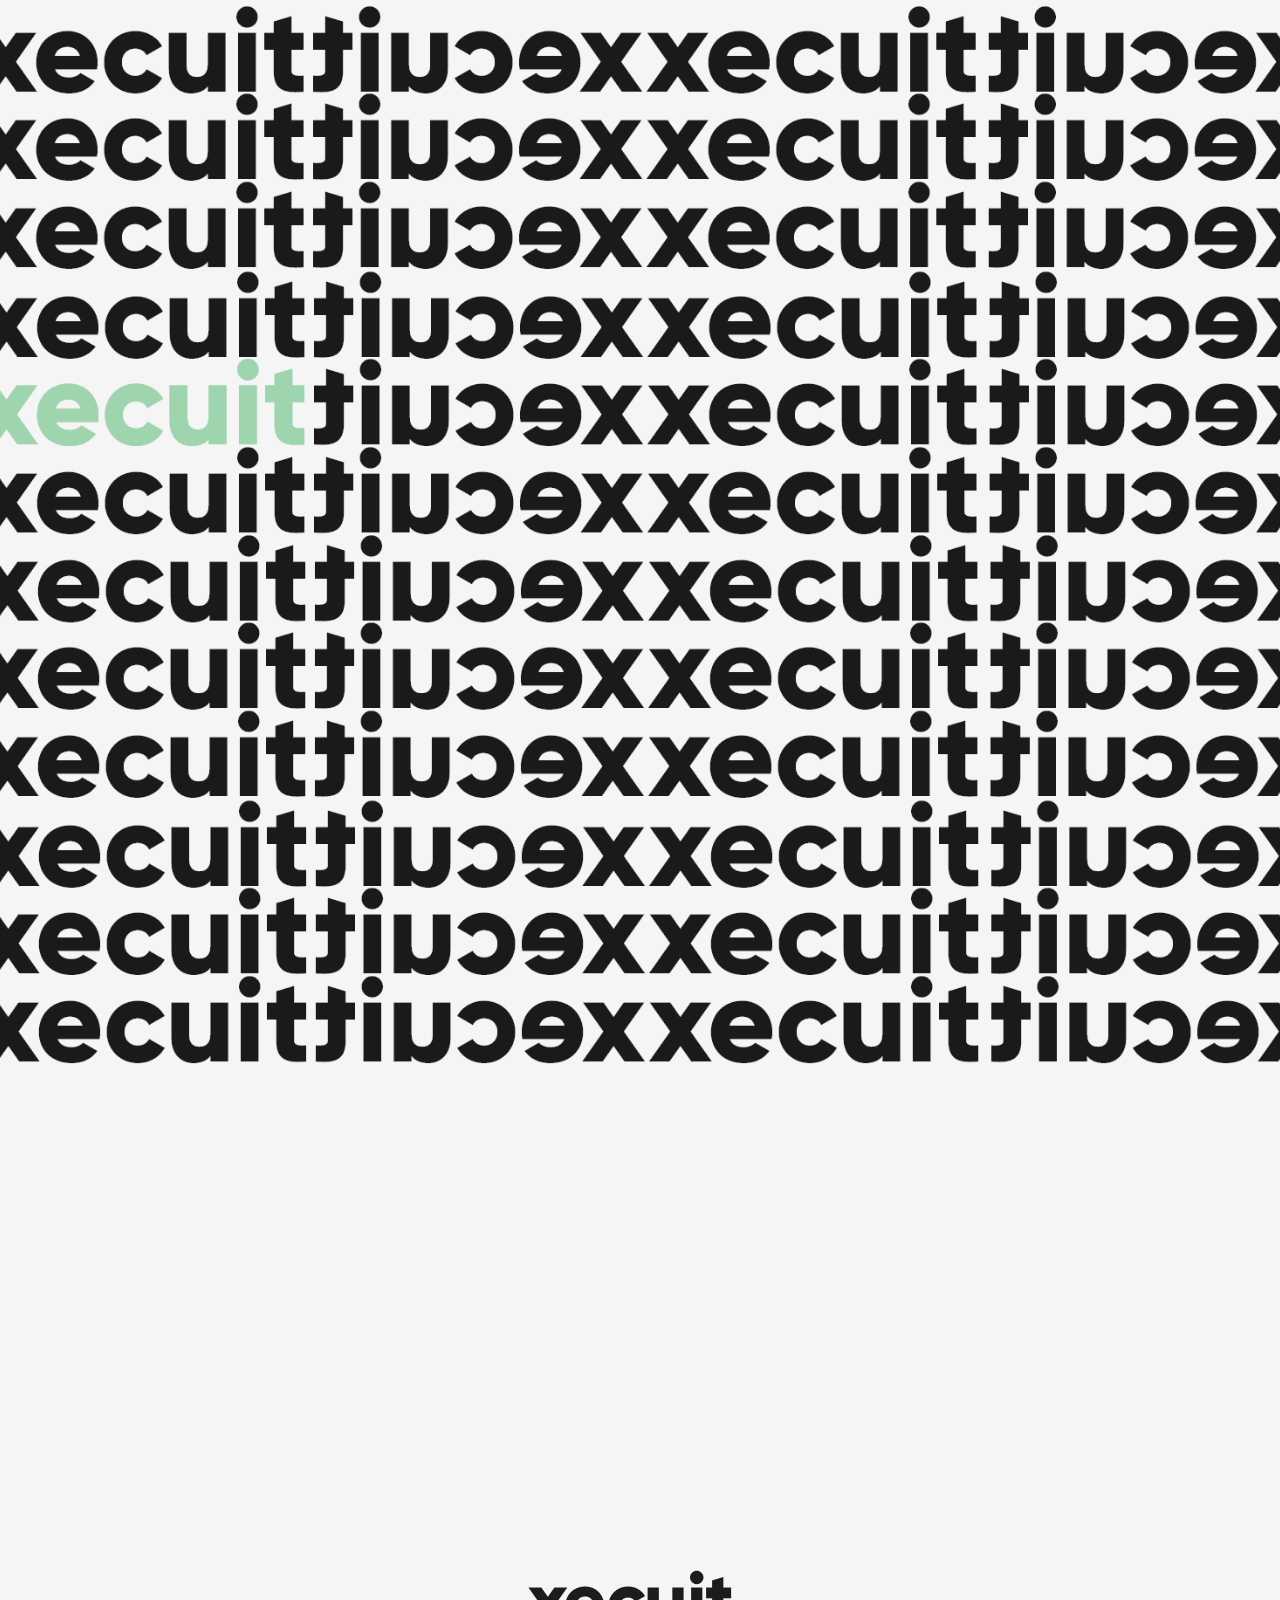
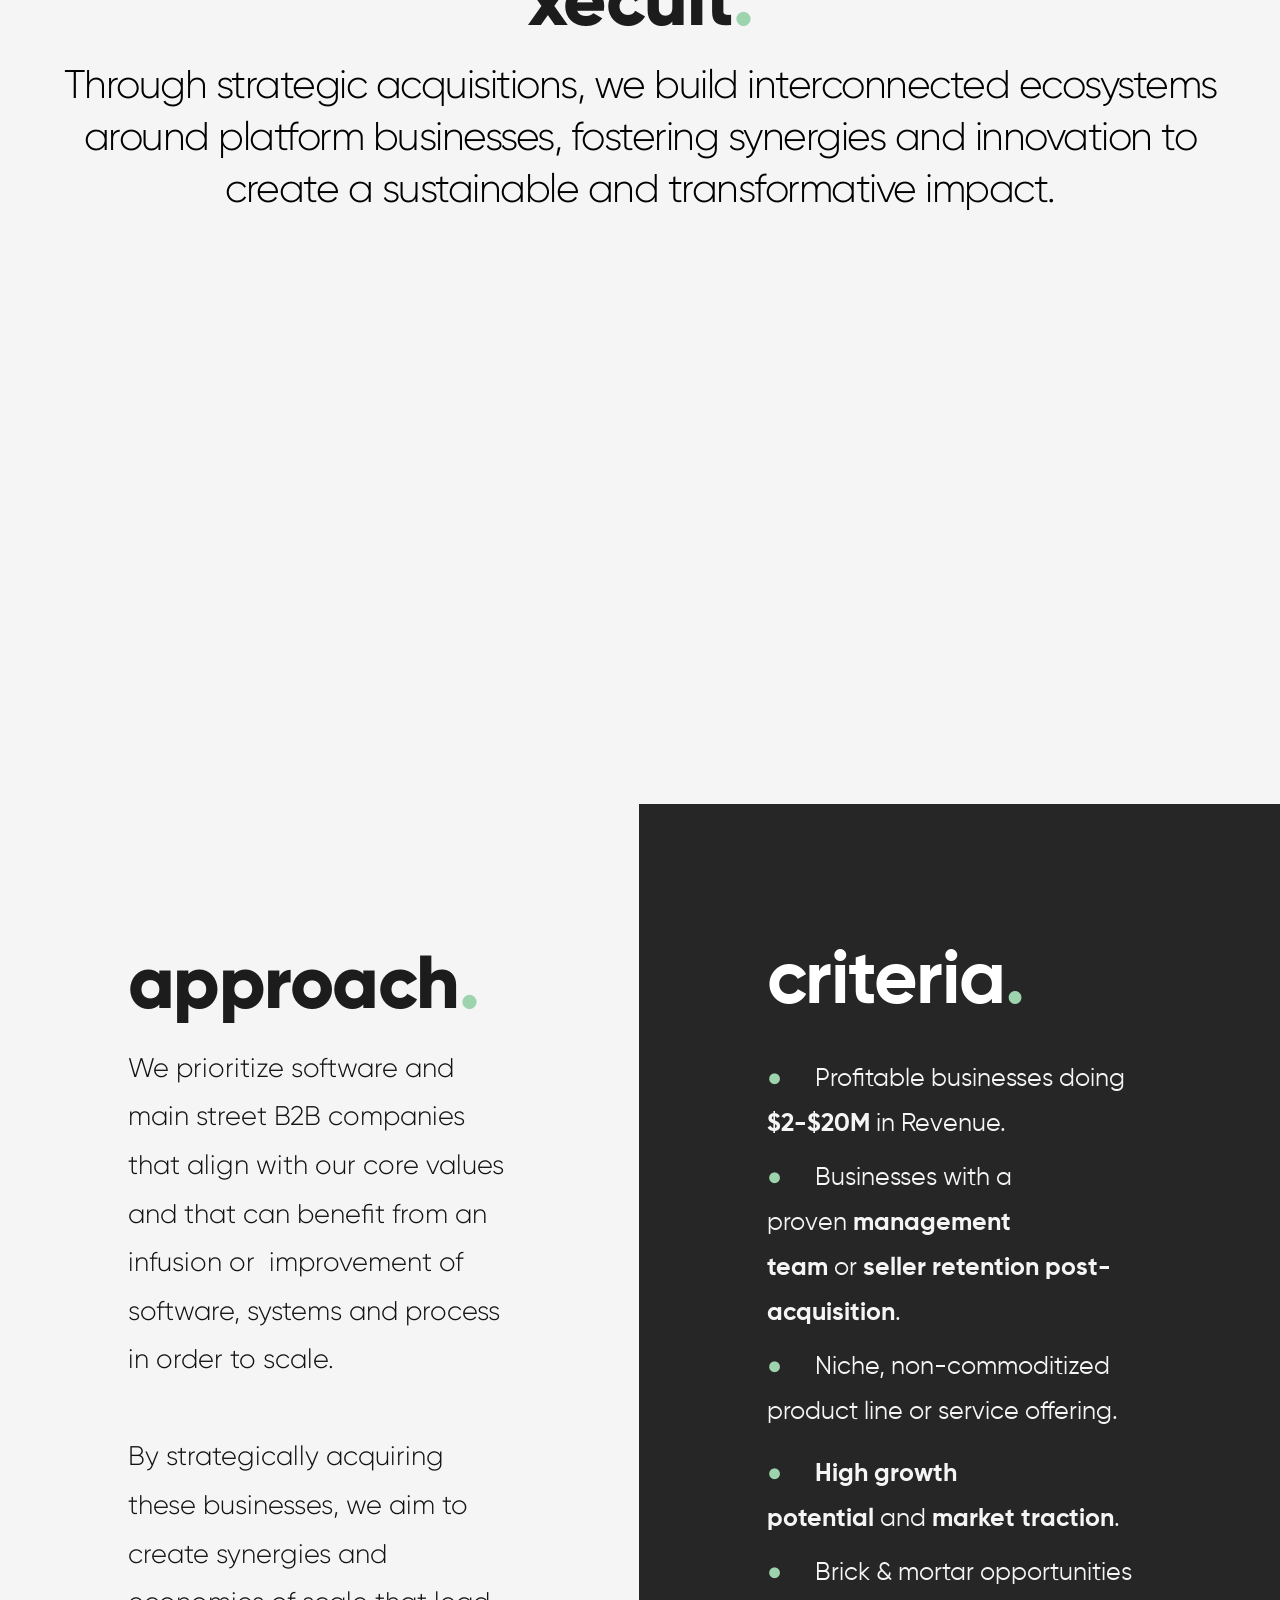
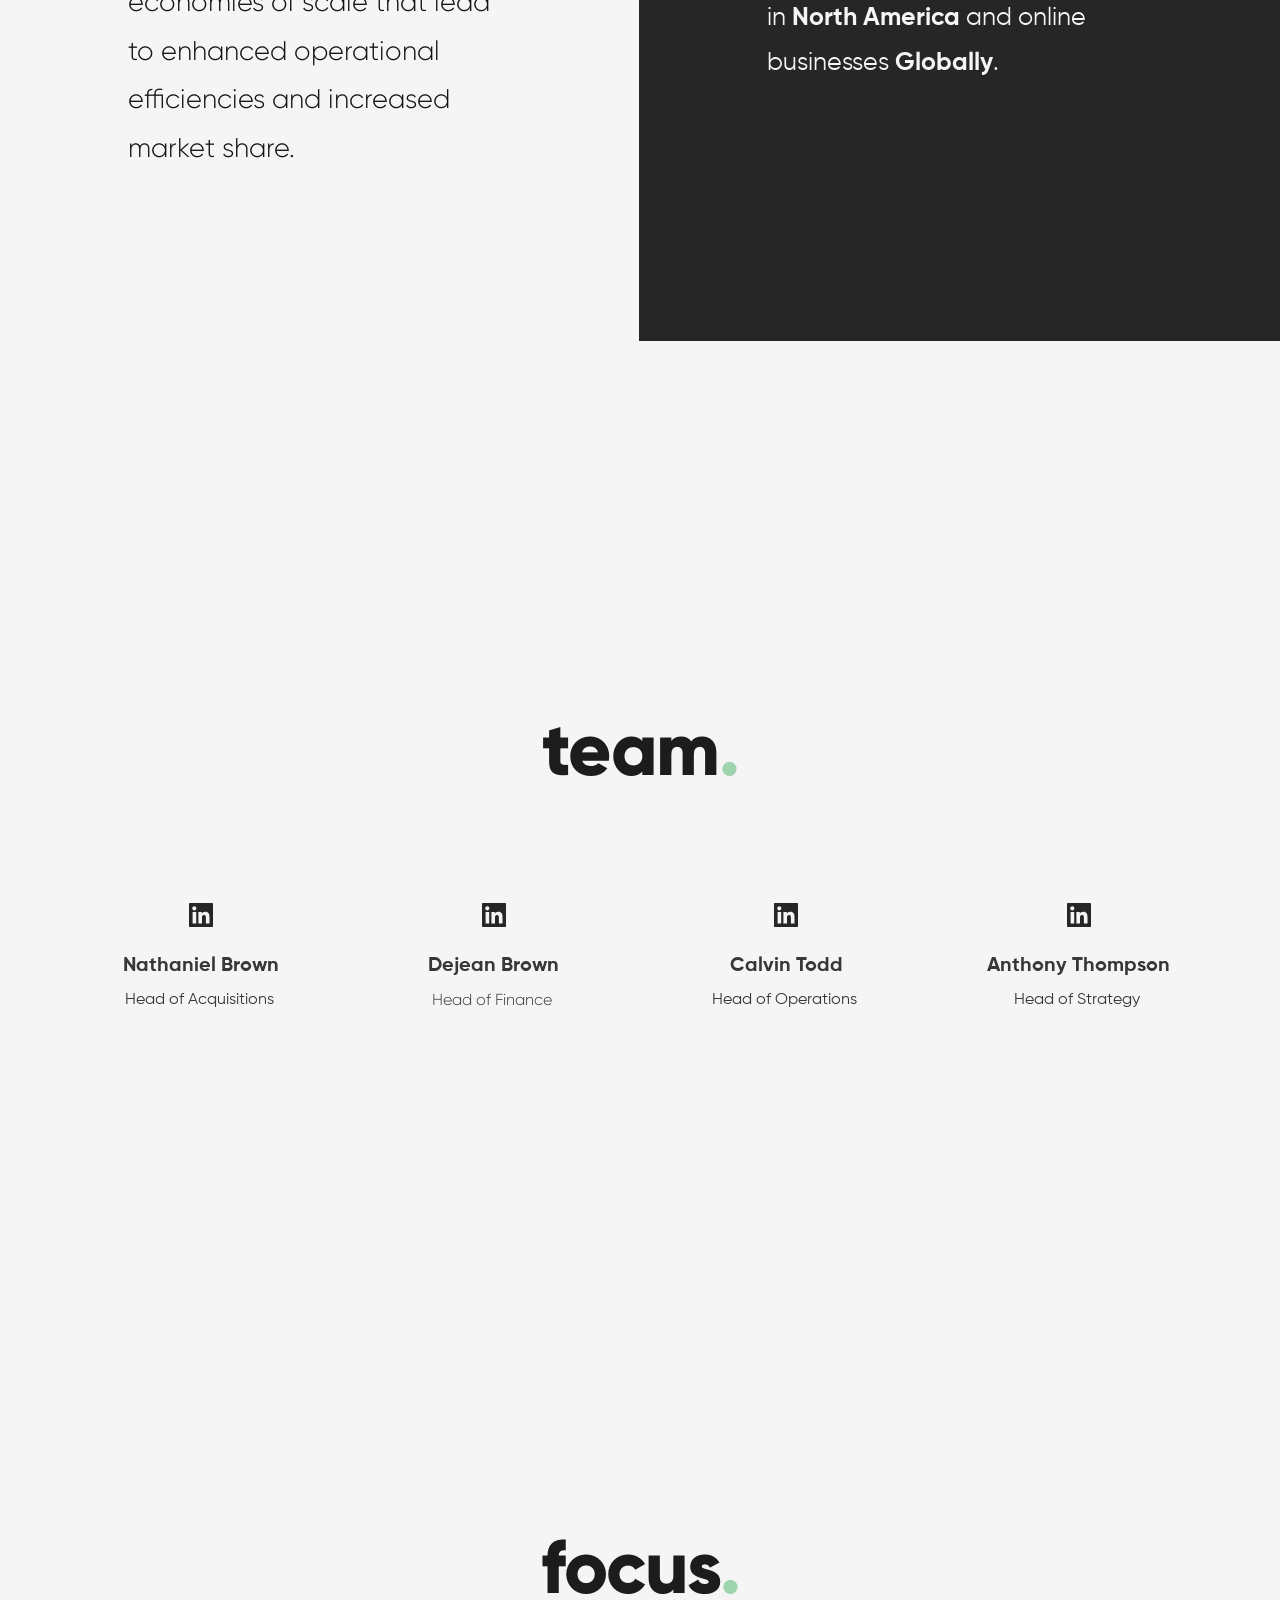
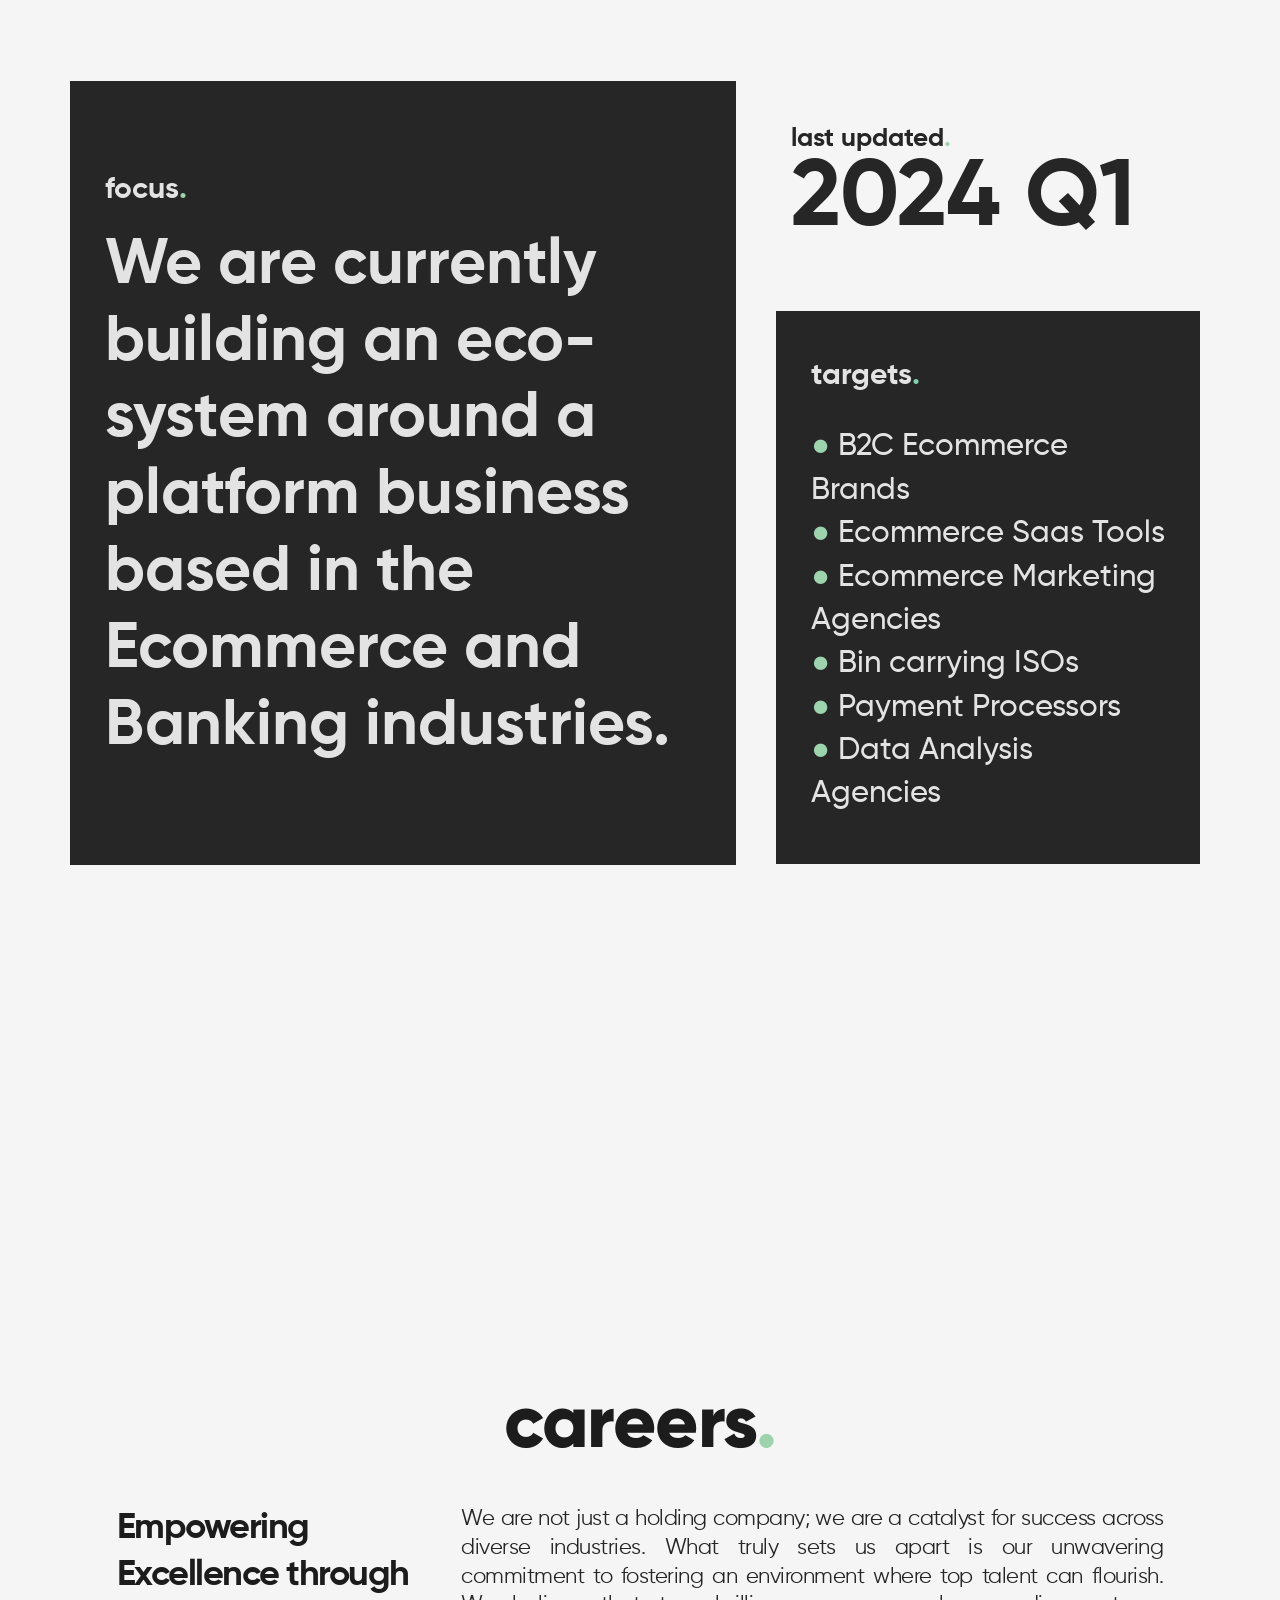
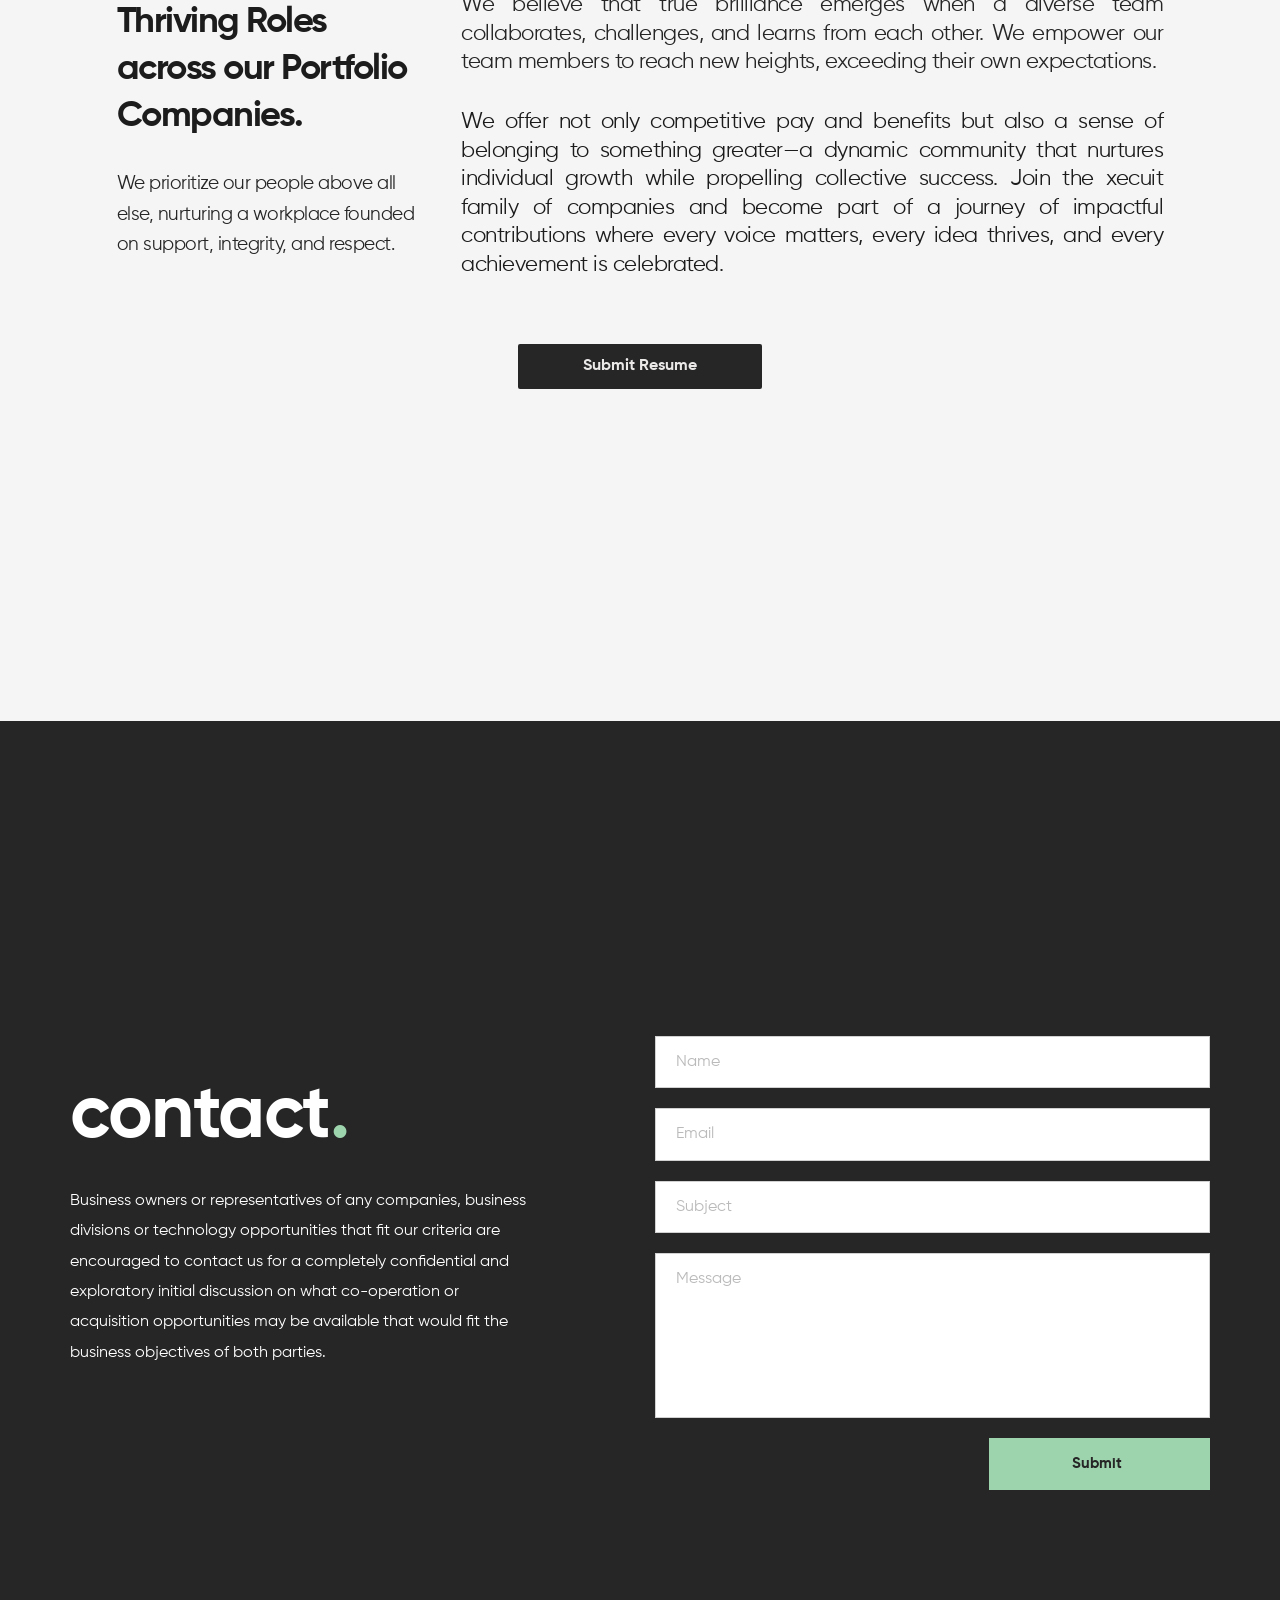
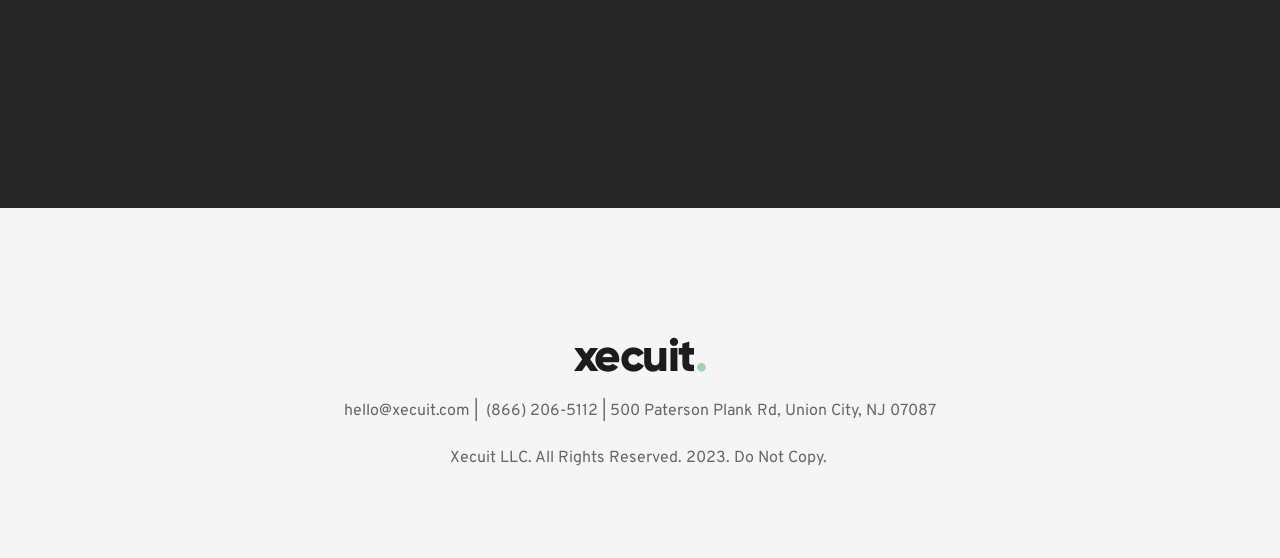
==== commit d1663ae8: "Xecuit" ====
--- a/index.html
+++ b/index.html
@@ -1,657 +1,657 @@
 <!DOCTYPE html><html lang=""><head><meta charset="utf-8" /><meta property="og:site_name" content="Xecuit" /><meta property="og:title" content="Home" /><meta name="twitter:title" content="Home" /><meta property="og:description" content="Through strategic acquisitions, we build interconnected ecosystems around platform businesses, fostering synergies and innovation to create a sustainable and transformative impact." /><meta name="twitter:description" content="Through strategic acquisitions, we build interconnected ecosystems around platform businesses, fostering synergies and innovation to create a sustainable and transformative impact." /><meta property="og:type" content="article" /><meta property="og:url" content="https://brizy-project-4639977-9dyhcl3fz.vercel.app" /><meta content="summary_large_image" name="twitter:card" /><title>Xecuit</title><meta name="description" content="Through strategic acquisitions, we build interconnected ecosystems around platform businesses, fostering synergies and innovation to create a sustainable and transformative impact." /><link rel="canonical" href="https://brizy-project-4639977-9dyhcl3fz.vercel.app" /><link rel="icon" href="https://cloud-1de12d.b-cdn.net/media/iW=32&iH=any/f8d17831a964112b183f51982bfb968f.png" sizes="32x32"/><link rel="icon" href="https://cloud-1de12d.b-cdn.net/media/iW=192&iH=any/f8d17831a964112b183f51982bfb968f.png" sizes="192x192"/><link rel="apple-touch-icon-precomposed" href="https://cloud-1de12d.b-cdn.net/media/iW=180&iH=any/f8d17831a964112b183f51982bfb968f.png"/><meta content="width=device-width,initial-scale=1" name="viewport" /><link class="brz-link brz-link-preview" href="assets/d52cf5be957ba78be421aa8a36beec85.css" rel="stylesheet"><link class="brz-link brz-link-preview-pro" href="assets/45a0eafa711e5f8433709ee1ec7a1960.css" rel="stylesheet"><style class="brz-style">.brz .css-1oezxit, .brz [data-css-1oezxit] {color: rgba(38,38,38,1);border-color: rgba(35,157,219,0);background-color: rgba(189,225,244,0);background-image: none;border-width: 0;border-style: solid;width: 24px;height: 24px;font-size: 24px;padding: 0px;border-radius: 0;stroke-width: 0;transition: all .5s ease-in-out;transition-property: background,border-radius,color,border-color,box-shadow;-webkit-transition: all .5s ease-in-out;-moz-transition: all .5s ease-in-out;-webkit-transition-property: background,border-radius,color,border-color,box-shadow;-moz-transition-property: background,border-radius,color,border-color,box-shadow;}
 @media (min-width: 991px) {.brz .css-1oezxit:hover, .brz [data-css-1oezxit]:hover {color: rgba(28,28,28,.8);border-color: rgba(35,157,219,0);background-color: rgba(189,225,244,0);background-image: none;}}
 @media (max-width: 991px) {.brz .css-1oezxit, .brz [data-css-1oezxit] {width: 24px;height: 24px;font-size: 24px;padding: 0px;border-radius: 0px;stroke-width: 0;}}
-@media (max-width: 767px) {.brz .css-1oezxit, .brz [data-css-1oezxit] {width: 24px;height: 24px;font-size: 24px;padding: 0px;border-radius: 0px;stroke-width: 0;}}</style><style class="brz-style">.brz .brz-css-rtdjw {z-index: auto;margin: 0;}
-.brz .brz-css-rtdjw .brz-section__content {min-height: auto;display: flex;}
-.brz .brz-css-rtdjw .brz-container {justify-content: center;}
-.brz .brz-css-rtdjw > .slick-slider > .brz-slick-slider__dots {color: rgba(0,0,0,1);}
-.brz .brz-css-rtdjw > .slick-slider > .brz-slick-slider__arrow {color: rgba(0,0,0,.7);}
-@media (min-width:991px) {.brz .brz-css-rtdjw {display: block;}}
-@media (min-width:991px) {.brz .brz-css-rtdjw > .slick-slider > .brz-slick-slider__arrow:hover {color: rgba(0,0,0,1);}}
-@media (max-width:991px) and (min-width:768px) {.brz .brz-css-rtdjw {z-index: auto;margin: 0;}
-	.brz .brz-css-rtdjw .brz-section__content {min-height: auto;display: flex;}
-	.brz .brz-css-rtdjw .brz-container {justify-content: center;}
-	.brz .brz-css-rtdjw > .slick-slider > .brz-slick-slider__dots {color: rgba(0,0,0,1);}
-	.brz .brz-css-rtdjw > .slick-slider > .brz-slick-slider__arrow {color: rgba(0,0,0,.7);}}
-@media (max-width:991px) and (min-width:768px) {.brz .brz-css-rtdjw {display: block;}}
-@media (max-width:767px) {.brz .brz-css-rtdjw {z-index: auto;margin: 0;}
-	.brz .brz-css-rtdjw .brz-section__content {min-height: auto;display: flex;}
-	.brz .brz-css-rtdjw .brz-container {justify-content: center;}
-	.brz .brz-css-rtdjw > .slick-slider > .brz-slick-slider__dots {color: rgba(0,0,0,1);}
-	.brz .brz-css-rtdjw > .slick-slider > .brz-slick-slider__arrow {color: rgba(0,0,0,.7);}}
-@media (max-width:767px) {.brz .brz-css-rtdjw {display: block;}}
-.brz .brz-css-dxgyk {padding: 75px 0px 75px 0px;}
-.brz .brz-css-dxgyk > .brz-bg {border: 0px solid rgba(102,115,141,0);border-radius: 0;}
-.brz .brz-css-dxgyk > .brz-bg > .brz-bg-image {background-image: none;display: block;}
-.brz .brz-css-dxgyk > .brz-bg > .brz-bg-image:after {content: "";background-image: none;}
-.brz .brz-css-dxgyk > .brz-bg > .brz-bg-color {background-color: rgba(0,0,0,0);background-image: none;}
-.brz .brz-css-dxgyk > .brz-bg > .brz-bg-map {display: none;}
-.brz .brz-css-dxgyk > .brz-bg > .brz-bg-video {display: none;}
-.brz .brz-css-dxgyk > .brz-bg > .brz-bg-shape__top {background-image: none;background-size: 100% 100px;height: 100px;transform: rotateX(0deg) rotateY(0deg);z-index: auto;}
-.brz .brz-css-dxgyk > .brz-bg > .brz-bg-shape__bottom {background-image: none;background-size: 100% 100px;height: 100px;transform: rotateX(-180deg) rotateY(-180deg);z-index: auto;}
-@media (min-width:991px) {.brz .brz-css-dxgyk > .brz-bg > .brz-bg-image {background-attachment: scroll;}}
-@media (max-width:991px) and (min-width:768px) {.brz .brz-css-dxgyk {padding: 50px 15px 50px 15px;}
-	.brz .brz-css-dxgyk > .brz-bg {border: 0px solid rgba(102,115,141,0);border-radius: 0;}
-	.brz .brz-css-dxgyk > .brz-bg > .brz-bg-image {background-image: none;display: block;}
-	.brz .brz-css-dxgyk > .brz-bg > .brz-bg-image:after {content: "";background-image: none;}
-	.brz .brz-css-dxgyk > .brz-bg > .brz-bg-color {background-color: rgba(0,0,0,0);background-image: none;}
-	.brz .brz-css-dxgyk > .brz-bg > .brz-bg-map {display: none;}
-	.brz .brz-css-dxgyk > .brz-bg > .brz-bg-video {display: none;}
-	.brz .brz-css-dxgyk > .brz-bg > .brz-bg-shape__top {background-image: none;background-size: 100% 100px;height: 100px;transform: rotateX(0deg) rotateY(0deg);z-index: auto;}
-	.brz .brz-css-dxgyk > .brz-bg > .brz-bg-shape__bottom {background-image: none;background-size: 100% 100px;height: 100px;transform: rotateX(-180deg) rotateY(-180deg);z-index: auto;}}
-@media (max-width:767px) {.brz .brz-css-dxgyk {padding: 25px 15px 25px 15px;}
-	.brz .brz-css-dxgyk > .brz-bg {border: 0px solid rgba(102,115,141,0);border-radius: 0;}
-	.brz .brz-css-dxgyk > .brz-bg > .brz-bg-image {background-image: none;display: block;}
-	.brz .brz-css-dxgyk > .brz-bg > .brz-bg-image:after {content: "";background-image: none;}
-	.brz .brz-css-dxgyk > .brz-bg > .brz-bg-color {background-color: rgba(0,0,0,0);background-image: none;}
-	.brz .brz-css-dxgyk > .brz-bg > .brz-bg-map {display: none;}
-	.brz .brz-css-dxgyk > .brz-bg > .brz-bg-video {display: none;}
-	.brz .brz-css-dxgyk > .brz-bg > .brz-bg-shape__top {background-image: none;background-size: 100% 100px;height: 100px;transform: rotateX(0deg) rotateY(0deg);z-index: auto;}
-	.brz .brz-css-dxgyk > .brz-bg > .brz-bg-shape__bottom {background-image: none;background-size: 100% 100px;height: 100px;transform: rotateX(-180deg) rotateY(-180deg);z-index: auto;}}
-.brz .brz-css-khyro {border: 0px solid transparent;}
-@media (min-width:991px) {.brz .brz-css-khyro {max-width: calc(1 * var(--brz-section-container-max-width,1170px));}}
-@media (max-width:991px) and (min-width:768px) {.brz .brz-css-khyro {border: 0px solid transparent;}}
-@media (max-width:991px) and (min-width:768px) {.brz .brz-css-khyro {max-width: 100%;}}
-@media (max-width:767px) {.brz .brz-css-khyro {border: 0px solid transparent;}}
-@media (max-width:767px) {.brz .brz-css-khyro {max-width: 100%;}}
-.brz .brz-css-ayzbu {padding: 0;margin: 10px 0px 10px 0px;justify-content: center;position: relative;}
-@media (min-width:991px) {.brz .brz-css-ayzbu {display: flex;z-index: auto;position: relative;}}
-@media (max-width:991px) and (min-width:768px) {.brz .brz-css-ayzbu {padding: 0;margin: 10px 0px 10px 0px;justify-content: center;position: relative;}}
-@media (max-width:991px) and (min-width:768px) {.brz .brz-css-ayzbu {display: flex;z-index: auto;position: relative;}}
-@media (max-width:767px) {.brz .brz-css-ayzbu {padding: 0;margin: 10px 0px 10px 0px;justify-content: center;position: relative;}}
-@media (max-width:767px) {.brz .brz-css-ayzbu {display: flex;z-index: auto;position: relative;}}
-.brz .brz-css-krkmq {height: 50px;}
-@media (max-width:991px) and (min-width:768px) {.brz .brz-css-krkmq {height: 50px;}}
-@media (max-width:767px) {.brz .brz-css-krkmq {height: 50px;}}
-.brz .brz-css-kiaga {width: 100%;}
-@media (max-width:991px) and (min-width:768px) {.brz .brz-css-kiaga {width: 100%;}}
-@media (max-width:767px) {.brz .brz-css-kiaga {width: 100%;}}
-.brz .brz-css-dlvbg {margin: 0;z-index: auto;align-items: flex-start;}
-.brz .brz-css-dlvbg > .brz-bg {border: 0px solid rgba(102,115,141,0);border-radius: 0;max-width: 100%;}
-.brz .brz-css-dlvbg > .brz-bg > .brz-bg-image {background-image: none;display: block;}
-.brz .brz-css-dlvbg > .brz-bg > .brz-bg-image:after {content: "";background-image: none;}
-.brz .brz-css-dlvbg > .brz-bg > .brz-bg-color {background-color: rgba(0,0,0,0);background-image: none;}
-.brz .brz-css-dlvbg > .brz-bg > .brz-bg-map {display: none;}
-.brz .brz-css-dlvbg > .brz-bg > .brz-bg-video {display: none;}
-.brz .brz-css-dlvbg > .brz-row {border: 0px solid transparent;}
-@media (min-width:991px) {.brz .brz-css-dlvbg {min-height: auto;display: flex;}
-	.brz .brz-css-dlvbg > .brz-bg {transition-duration: .5s;transition-property: filter,box-shadow,background,border-radius,border-color;}
-	.brz .brz-css-dlvbg > .brz-bg > .brz-bg-image {transition-duration: .5s;transition-property: filter,box-shadow,background,border-radius,border-color;}
-	.brz .brz-css-dlvbg > .brz-bg > .brz-bg-color {transition-duration: .5s;transition-property: filter,box-shadow,background,border-radius,border-color;}
-	.brz .brz-css-dlvbg > .brz-bg > .brz-bg-video {transition-duration: .5s;transition-property: filter,box-shadow,background,border-radius,border-color;}
-	.brz .brz-css-dlvbg > .brz-row {transition-duration: .5s;transition-property: filter,box-shadow,background,border-radius,border-color;}}
-@media (max-width:991px) and (min-width:768px) {.brz .brz-css-dlvbg {margin: 0;z-index: auto;align-items: flex-start;}
-	.brz .brz-css-dlvbg > .brz-bg {border: 0px solid rgba(102,115,141,0);border-radius: 0;max-width: 100%;}
-	.brz .brz-css-dlvbg > .brz-bg > .brz-bg-image {background-image: none;display: block;}
-	.brz .brz-css-dlvbg > .brz-bg > .brz-bg-image:after {content: "";background-image: none;}
-	.brz .brz-css-dlvbg > .brz-bg > .brz-bg-color {background-color: rgba(0,0,0,0);background-image: none;}
-	.brz .brz-css-dlvbg > .brz-bg > .brz-bg-map {display: none;}
-	.brz .brz-css-dlvbg > .brz-bg > .brz-bg-video {display: none;}
-	.brz .brz-css-dlvbg > .brz-row {border: 0px solid transparent;}}
-@media (max-width:991px) and (min-width:768px) {.brz .brz-css-dlvbg {min-height: auto;display: flex;}
-	.brz .brz-css-dlvbg > .brz-bg {transition-duration: .5s;transition-property: filter,box-shadow,background,border-radius,border-color;}
-	.brz .brz-css-dlvbg > .brz-bg > .brz-bg-image {transition-duration: .5s;transition-property: filter,box-shadow,background,border-radius,border-color;}
-	.brz .brz-css-dlvbg > .brz-bg > .brz-bg-color {transition-duration: .5s;transition-property: filter,box-shadow,background,border-radius,border-color;}
-	.brz .brz-css-dlvbg > .brz-bg > .brz-bg-video {transition-duration: .5s;transition-property: filter,box-shadow,background,border-radius,border-color;}
-	.brz .brz-css-dlvbg > .brz-row {flex-direction: row;flex-wrap: wrap;justify-content: flex-start;transition-duration: .5s;transition-property: filter,box-shadow,background,border-radius,border-color;}}
-@media (max-width:767px) {.brz .brz-css-dlvbg {margin: 0;z-index: auto;align-items: flex-start;}
-	.brz .brz-css-dlvbg > .brz-bg {border: 0px solid rgba(102,115,141,0);border-radius: 0;max-width: 100%;}
-	.brz .brz-css-dlvbg > .brz-bg > .brz-bg-image {background-image: none;display: block;}
-	.brz .brz-css-dlvbg > .brz-bg > .brz-bg-image:after {content: "";background-image: none;}
-	.brz .brz-css-dlvbg > .brz-bg > .brz-bg-color {background-color: rgba(0,0,0,0);background-image: none;}
-	.brz .brz-css-dlvbg > .brz-bg > .brz-bg-map {display: none;}
-	.brz .brz-css-dlvbg > .brz-bg > .brz-bg-video {display: none;}
-	.brz .brz-css-dlvbg > .brz-row {border: 0px solid transparent;}}
-@media (max-width:767px) {.brz .brz-css-dlvbg {min-height: auto;display: flex;}
-	.brz .brz-css-dlvbg > .brz-bg {transition-duration: .5s;transition-property: filter,box-shadow,background,border-radius,border-color;}
-	.brz .brz-css-dlvbg > .brz-bg > .brz-bg-image {transition-duration: .5s;transition-property: filter,box-shadow,background,border-radius,border-color;}
-	.brz .brz-css-dlvbg > .brz-bg > .brz-bg-color {transition-duration: .5s;transition-property: filter,box-shadow,background,border-radius,border-color;}
-	.brz .brz-css-dlvbg > .brz-bg > .brz-bg-video {transition-duration: .5s;transition-property: filter,box-shadow,background,border-radius,border-color;}
-	.brz .brz-css-dlvbg > .brz-row {flex-direction: row;flex-wrap: wrap;justify-content: flex-start;transition-duration: .5s;transition-property: filter,box-shadow,background,border-radius,border-color;}}
-.brz .brz-css-yjlkl {padding: 10px;max-width: 100%;}
-@media (max-width:991px) and (min-width:768px) {.brz .brz-css-yjlkl {padding: 0;max-width: 100%;}}
-@media (max-width:767px) {.brz .brz-css-yjlkl {padding: 0;max-width: 100%;}}
-.brz .brz-css-yyhac {z-index: auto;flex: 1 1 50%;max-width: 50%;justify-content: flex-start;}
-.brz .brz-css-yyhac > .brz-bg {border: 0px solid rgba(102,115,141,0);border-radius: 0;margin: 0;}
-.brz .brz-css-yyhac > .brz-bg > .brz-bg-image {background-image: none;}
-.brz .brz-css-yyhac > .brz-bg > .brz-bg-image:after {content: "";background-image: none;}
-.brz .brz-css-yyhac > .brz-bg > .brz-bg-color {background-color: rgba(0,0,0,0);background-image: none;}
-@media (min-width:991px) {.brz .brz-css-yyhac > .brz-bg {transition-duration: .5s;transition-property: filter,box-shadow,background,border-radius,border-color;}
-	.brz .brz-css-yyhac > .brz-bg > .brz-bg-image {transition-duration: .5s;transition-property: filter,box-shadow,background,border-radius,border-color;}
-	.brz .brz-css-yyhac > .brz-bg > .brz-bg-color {transition-duration: .5s;transition-property: filter,box-shadow,background,border-radius,border-color;}}
-@media (max-width:991px) and (min-width:768px) {.brz .brz-css-yyhac {z-index: auto;flex: 1 1 50%;max-width: 50%;justify-content: flex-start;}
-	.brz .brz-css-yyhac > .brz-bg {border: 0px solid rgba(102,115,141,0);border-radius: 0;margin: 0;}
-	.brz .brz-css-yyhac > .brz-bg > .brz-bg-image {background-image: none;}
-	.brz .brz-css-yyhac > .brz-bg > .brz-bg-image:after {content: "";background-image: none;}
-	.brz .brz-css-yyhac > .brz-bg > .brz-bg-color {background-color: rgba(0,0,0,0);background-image: none;}}
-@media (max-width:991px) and (min-width:768px) {.brz .brz-css-yyhac > .brz-bg {transition-duration: .5s;transition-property: filter,box-shadow,background,border-radius,border-color;}
-	.brz .brz-css-yyhac > .brz-bg > .brz-bg-image {transition-duration: .5s;transition-property: filter,box-shadow,background,border-radius,border-color;}
-	.brz .brz-css-yyhac > .brz-bg > .brz-bg-color {transition-duration: .5s;transition-property: filter,box-shadow,background,border-radius,border-color;}}
-@media (max-width:767px) {.brz .brz-css-yyhac {z-index: auto;flex: 1 1 100%;max-width: 100%;justify-content: flex-start;}
-	.brz .brz-css-yyhac > .brz-bg {border: 0px solid rgba(102,115,141,0);border-radius: 0;margin: 10px 0px 10px 0px;}
-	.brz .brz-css-yyhac > .brz-bg > .brz-bg-image {background-image: none;}
-	.brz .brz-css-yyhac > .brz-bg > .brz-bg-image:after {content: "";background-image: none;}
-	.brz .brz-css-yyhac > .brz-bg > .brz-bg-color {background-color: rgba(0,0,0,0);background-image: none;}}
-@media (max-width:767px) {.brz .brz-css-yyhac > .brz-bg {transition-duration: .5s;transition-property: filter,box-shadow,background,border-radius,border-color;}
-	.brz .brz-css-yyhac > .brz-bg > .brz-bg-image {transition-duration: .5s;transition-property: filter,box-shadow,background,border-radius,border-color;}
-	.brz .brz-css-yyhac > .brz-bg > .brz-bg-color {transition-duration: .5s;transition-property: filter,box-shadow,background,border-radius,border-color;}}
-.brz .brz-css-jieud {z-index: auto;margin: 0;border: 0px solid transparent;padding: 5px 15px 5px 15px;}
-@media (min-width:991px) {.brz .brz-css-jieud {display: flex;transition-duration: .5s;transition-property: filter,box-shadow,background,border-radius,border-color;}}
-@media (max-width:991px) and (min-width:768px) {.brz .brz-css-jieud {z-index: auto;margin: 0;border: 0px solid transparent;padding: 5px 15px 5px 15px;}}
-@media (max-width:991px) and (min-width:768px) {.brz .brz-css-jieud {display: flex;transition-duration: .5s;transition-property: filter,box-shadow,background,border-radius,border-color;}}
-@media (max-width:767px) {.brz .brz-css-jieud {z-index: auto;margin: 10px 0px 10px 0px;border: 0px solid transparent;padding: 0;}}
-@media (max-width:767px) {.brz .brz-css-jieud {display: flex;transition-duration: .5s;transition-property: filter,box-shadow,background,border-radius,border-color;}}
-.brz .brz-css-rsihu {width: 100%;}
-.brz .brz-css-rsihu:before {border: 0px solid rgba(220,222,225,1);border-radius: 0;}
-.brz .brz-css-rsihu .brz-shortcode__placeholder {border-radius: 0;}
-@media (min-width:991px) {.brz .brz-css-rsihu:before {transition-duration: .5s;transition-property: filter,box-shadow,background,border-radius,border-color;}
-	.brz .brz-css-rsihu .brz-shortcode__placeholder {transition-duration: .5s;transition-property: filter,box-shadow,background,border-radius,border-color;}}
-@media (max-width:991px) and (min-width:768px) {.brz .brz-css-rsihu {width: 100%;}
-	.brz .brz-css-rsihu:before {border: 0px solid rgba(220,222,225,1);border-radius: 0;}
-	.brz .brz-css-rsihu .brz-shortcode__placeholder {border-radius: 0;}}
-@media (max-width:991px) and (min-width:768px) {.brz .brz-css-rsihu:before {transition-duration: .5s;transition-property: filter,box-shadow,background,border-radius,border-color;}
-	.brz .brz-css-rsihu .brz-shortcode__placeholder {transition-duration: .5s;transition-property: filter,box-shadow,background,border-radius,border-color;}}
-@media (max-width:767px) {.brz .brz-css-rsihu {width: 100%;}
-	.brz .brz-css-rsihu:before {border: 0px solid rgba(220,222,225,1);border-radius: 0;}
-	.brz .brz-css-rsihu .brz-shortcode__placeholder {border-radius: 0;}}
-@media (max-width:767px) {.brz .brz-css-rsihu:before {transition-duration: .5s;transition-property: filter,box-shadow,background,border-radius,border-color;}
-	.brz .brz-css-rsihu .brz-shortcode__placeholder {transition-duration: .5s;transition-property: filter,box-shadow,background,border-radius,border-color;}}
-.brz .brz-css-qvcfy {z-index: auto;position: relative;margin: 10px 0px 10px 0px;}
-@media (min-width:991px) {.brz .brz-css-qvcfy {display: flex;position: relative;}}
-@media (max-width:991px) and (min-width:768px) {.brz .brz-css-qvcfy {z-index: auto;position: relative;margin: 10px 0px 10px 0px;}}
-@media (max-width:991px) and (min-width:768px) {.brz .brz-css-qvcfy {display: flex;position: relative;}}
-@media (max-width:767px) {.brz .brz-css-qvcfy {z-index: auto;position: relative;margin: 10px 0px 10px 0px;}}
-@media (max-width:767px) {.brz .brz-css-qvcfy {display: flex;position: relative;}}
-.brz .brz-css-edvpk {justify-content: center;padding: 0;margin: 0px -5px -20px -5px;}
-@media (max-width:991px) and (min-width:768px) {.brz .brz-css-edvpk {justify-content: center;padding: 0;margin: 0px -5px -20px -5px;}}
-@media (max-width:767px) {.brz .brz-css-edvpk {justify-content: center;padding: 0;margin: 0px -5px -20px -5px;}}
-.brz .brz-css-qcaqb {padding: 0px 5px 20px 5px;}
-@media (max-width:991px) and (min-width:768px) {.brz .brz-css-qcaqb {padding: 0px 5px 20px 5px;}}
-@media (max-width:767px) {.brz .brz-css-qcaqb {padding: 0px 5px 20px 5px;}}
-.brz .brz-css-cnbvh.brz-btn {display: flex;align-items: center;justify-content: center;font-family: Overpass,sans-serif;font-weight: 700;font-size: 15px;line-height: 1.6;letter-spacing: 0px;color: rgba(255,255,255,1);border: 2px solid rgba(5,202,182,0);border-radius: 2px;background-color: rgba(5,202,182,1);background-image: none;padding: 14px 42px 14px 42px;flex-flow: row-reverse nowrap;}
-.brz .brz-css-cnbvh.brz-btn.brz-btn-submit {color: rgba(255,255,255,1);background-color: rgba(5,202,182,1);}
-.brz .brz-css-cnbvh .brz-btn--story-container {border: 2px solid rgba(5,202,182,0);flex-flow: row-reverse nowrap;border-radius: 2px;}
-@media (min-width:991px) {.brz .brz-css-cnbvh.brz-btn {transition-duration: .5s;transition-property: color,box-shadow,background,border-color;}}
-@media (min-width:991px) {.brz .brz-css-cnbvh.brz-btn:hover {background-color: rgba(5,202,182,.8);}
-	.brz .brz-css-cnbvh.brz-btn.brz-btn-submit:hover {background-color: rgba(5,202,182,.8);}}
-@media (max-width:991px) and (min-width:768px) {.brz .brz-css-cnbvh.brz-btn {display: flex;align-items: center;justify-content: center;font-family: Overpass,sans-serif;font-weight: 700;font-size: 17px;line-height: 1.6;letter-spacing: 0px;color: rgba(255,255,255,1);border: 2px solid rgba(5,202,182,0);border-radius: 2px;background-color: rgba(5,202,182,1);background-image: none;padding: 11px 26px 11px 26px;flex-flow: row-reverse nowrap;}
-	.brz .brz-css-cnbvh.brz-btn.brz-btn-submit {color: rgba(255,255,255,1);background-color: rgba(5,202,182,1);}
-	.brz .brz-css-cnbvh .brz-btn--story-container {border: 2px solid rgba(5,202,182,0);flex-flow: row-reverse nowrap;border-radius: 2px;}}
-@media (max-width:991px) and (min-width:768px) {.brz .brz-css-cnbvh.brz-btn {transition-duration: .5s;transition-property: color,box-shadow,background,border-color;}}
-@media (max-width:767px) {.brz .brz-css-cnbvh.brz-btn {display: flex;align-items: center;justify-content: center;font-family: Overpass,sans-serif;font-weight: 700;font-size: 15px;line-height: 1.6;letter-spacing: 0px;color: rgba(255,255,255,1);border: 2px solid rgba(5,202,182,0);border-radius: 2px;background-color: rgba(5,202,182,1);background-image: none;padding: 11px 26px 11px 26px;flex-flow: row-reverse nowrap;}
-	.brz .brz-css-cnbvh.brz-btn.brz-btn-submit {color: rgba(255,255,255,1);background-color: rgba(5,202,182,1);}
-	.brz .brz-css-cnbvh .brz-btn--story-container {border: 2px solid rgba(5,202,182,0);flex-flow: row-reverse nowrap;border-radius: 2px;}}
-@media (max-width:767px) {.brz .brz-css-cnbvh.brz-btn {transition-duration: .5s;transition-property: color,box-shadow,background,border-color;}}
-.brz .brz-css-kmqyn .brz-form {margin: -0px -7.5px -15px -7.5px;}
-.brz .brz-css-kmqyn .brz-forms2__item {padding: 0px 7.5px 15px 7.5px;}
-.brz .brz-css-kmqyn .brz-forms2__item-button {margin-right: auto;margin-left: 0;max-width: 100%;flex-basis: 100%;}
-.brz .brz-css-kmqyn .brz-forms2-story .brz-btn:before {content: "";padding-top: 15%;}
-@media (max-width:991px) and (min-width:768px) {.brz .brz-css-kmqyn .brz-form {margin: -0px -7.5px -15px -7.5px;}
-	.brz .brz-css-kmqyn .brz-forms2__item {padding: 0px 7.5px 15px 7.5px;}
-	.brz .brz-css-kmqyn .brz-forms2__item-button {margin-right: auto;margin-left: 0;max-width: 100%;flex-basis: 100%;}
-	.brz .brz-css-kmqyn .brz-forms2-story .brz-btn:before {content: "";padding-top: 15%;}}
-@media (max-width:767px) {.brz .brz-css-kmqyn .brz-form {margin: -0px -7.5px -15px -7.5px;}
-	.brz .brz-css-kmqyn .brz-forms2__item {padding: 0px 7.5px 15px 7.5px;}
-	.brz .brz-css-kmqyn .brz-forms2__item-button {margin-right: auto;margin-left: 0;max-width: 100%;flex-basis: 100%;}
-	.brz .brz-css-kmqyn .brz-forms2-story .brz-btn:before {content: "";padding-top: 15%;}}
-.brz .brz-css-cirzc {color: rgba(115,119,127,.7);font-family: Lato,sans-serif;font-size: 18px;font-weight: 400;letter-spacing: 0px;}
-.brz .brz-css-cirzc .brz-forms2__field-label {color: rgba(115,119,127,.7);font-family: Lato,sans-serif;font-size: 16px;font-weight: 400;letter-spacing: 0px;text-align: left;line-height: 1.5;}
-.brz .brz-css-cirzc .brz-forms2__field-label {padding: 0px 0px 5px 0px;}
-.brz .brz-css-cirzc .brz-forms2__field:not(.brz-forms2__radio):not(.brz-forms2__checkbox) {color: rgba(115,119,127,.7);background-color: rgba(255,255,255,1);border: 1px solid rgba(220,222,225,1);border-radius: 0;min-height: 57px;}
-.brz .brz-css-cirzc.brz-forms2__item--error .brz-forms2__field:not(.brz-forms2__radio):not(.brz-forms2__checkbox) {border-color: #f00;}
-.brz .brz-css-cirzc .brz-forms2__field:not(.brz-forms2__radio):not(.brz-forms2__checkbox):not(.brz-forms2__field-select) {padding: 14px 24px 14px 24px;}
-.brz .brz-css-cirzc .brz-forms2__field-paragraph {line-height: 1.5;}
-.brz .brz-css-cirzc .brz-forms2__radio {color: rgba(115,119,127,.7);font-family: Lato,sans-serif;font-size: 16px;line-height: 1.5;font-weight: 400;letter-spacing: 0px;}
-.brz .brz-css-cirzc .brz-forms2__checkbox {color: rgba(115,119,127,.7);font-family: Lato,sans-serif;font-size: 16px;line-height: 1.5;font-weight: 400;letter-spacing: 0px;}
-.brz .brz-css-cirzc .brz-forms2__select-item__input {color: rgba(115,119,127,.7);}
-.brz .brz-css-cirzc .form-alert {font-family: Lato,sans-serif;}
-@media (min-width:991px) {.brz .brz-css-cirzc .brz-forms2__field:not(.brz-forms2__radio):not(.brz-forms2__checkbox) {transition-duration: .5s;}
-	.brz .brz-css-cirzc .brz-forms2__radio {transition-duration: .5s;}
-	.brz .brz-css-cirzc .brz-forms2__checkbox {transition-duration: .5s;}
-	.brz .brz-css-cirzc .brz-forms2__select-item__input {transition-duration: .5s;}}
-@media (max-width:991px) and (min-width:768px) {.brz .brz-css-cirzc {color: rgba(115,119,127,.7);font-family: Lato,sans-serif;font-size: 14px;font-weight: 400;letter-spacing: 0px;}
-	.brz .brz-css-cirzc .brz-forms2__field-label {color: rgba(115,119,127,.7);font-family: Lato,sans-serif;font-size: 14px;font-weight: 400;letter-spacing: 0px;text-align: left;line-height: 1.5;}
-	.brz .brz-css-cirzc .brz-forms2__field-label {padding: 0px 0px 5px 0px;}
-	.brz .brz-css-cirzc .brz-forms2__field:not(.brz-forms2__radio):not(.brz-forms2__checkbox) {color: rgba(115,119,127,.7);background-color: rgba(255,255,255,1);border: 1px solid rgba(220,222,225,1);border-radius: 0;min-height: 51px;}
-	.brz .brz-css-cirzc.brz-forms2__item--error .brz-forms2__field:not(.brz-forms2__radio):not(.brz-forms2__checkbox) {border-color: #f00;}
-	.brz .brz-css-cirzc .brz-forms2__field:not(.brz-forms2__radio):not(.brz-forms2__checkbox):not(.brz-forms2__field-select) {padding: 14px 24px 14px 24px;}
-	.brz .brz-css-cirzc .brz-forms2__field-paragraph {line-height: 1.5;}
-	.brz .brz-css-cirzc .brz-forms2__radio {color: rgba(115,119,127,.7);font-family: Lato,sans-serif;font-size: 14px;line-height: 1.5;font-weight: 400;letter-spacing: 0px;}
-	.brz .brz-css-cirzc .brz-forms2__checkbox {color: rgba(115,119,127,.7);font-family: Lato,sans-serif;font-size: 14px;line-height: 1.5;font-weight: 400;letter-spacing: 0px;}
-	.brz .brz-css-cirzc .brz-forms2__select-item__input {color: rgba(115,119,127,.7);}
-	.brz .brz-css-cirzc .form-alert {font-family: Lato,sans-serif;}}
-@media (max-width:991px) and (min-width:768px) {.brz .brz-css-cirzc .brz-forms2__field:not(.brz-forms2__radio):not(.brz-forms2__checkbox) {transition-duration: .5s;}
-	.brz .brz-css-cirzc .brz-forms2__radio {transition-duration: .5s;}
-	.brz .brz-css-cirzc .brz-forms2__checkbox {transition-duration: .5s;}
-	.brz .brz-css-cirzc .brz-forms2__select-item__input {transition-duration: .5s;}}
-@media (max-width:767px) {.brz .brz-css-cirzc {color: rgba(115,119,127,.7);font-family: Lato,sans-serif;font-size: 14px;font-weight: 400;letter-spacing: 0px;}
-	.brz .brz-css-cirzc .brz-forms2__field-label {color: rgba(115,119,127,.7);font-family: Lato,sans-serif;font-size: 14px;font-weight: 400;letter-spacing: 0px;text-align: left;line-height: 1.5;}
-	.brz .brz-css-cirzc .brz-forms2__field-label {padding: 0px 0px 5px 0px;}
-	.brz .brz-css-cirzc .brz-forms2__field:not(.brz-forms2__radio):not(.brz-forms2__checkbox) {color: rgba(115,119,127,.7);background-color: rgba(255,255,255,1);border: 1px solid rgba(220,222,225,1);border-radius: 0;min-height: 43px;}
-	.brz .brz-css-cirzc.brz-forms2__item--error .brz-forms2__field:not(.brz-forms2__radio):not(.brz-forms2__checkbox) {border-color: #f00;}
-	.brz .brz-css-cirzc .brz-forms2__field:not(.brz-forms2__radio):not(.brz-forms2__checkbox):not(.brz-forms2__field-select) {padding: 10px 20px 10px 20px;}
-	.brz .brz-css-cirzc .brz-forms2__field-paragraph {line-height: 1.5;}
-	.brz .brz-css-cirzc .brz-forms2__radio {color: rgba(115,119,127,.7);font-family: Lato,sans-serif;font-size: 14px;line-height: 1.5;font-weight: 400;letter-spacing: 0px;}
-	.brz .brz-css-cirzc .brz-forms2__checkbox {color: rgba(115,119,127,.7);font-family: Lato,sans-serif;font-size: 14px;line-height: 1.5;font-weight: 400;letter-spacing: 0px;}
-	.brz .brz-css-cirzc .brz-forms2__select-item__input {color: rgba(115,119,127,.7);}
-	.brz .brz-css-cirzc .form-alert {font-family: Lato,sans-serif;}}
-@media (max-width:767px) {.brz .brz-css-cirzc .brz-forms2__field:not(.brz-forms2__radio):not(.brz-forms2__checkbox) {transition-duration: .5s;}
-	.brz .brz-css-cirzc .brz-forms2__radio {transition-duration: .5s;}
-	.brz .brz-css-cirzc .brz-forms2__checkbox {transition-duration: .5s;}
-	.brz .brz-css-cirzc .brz-forms2__select-item__input {transition-duration: .5s;}}
-.brz .brz-css-lhuwn .select2-results__options {font-family: Lato,sans-serif;font-size: 18px;line-height: 1.5;font-weight: 400;letter-spacing: 0px;color: rgba(115,119,127,.7);background-color: rgba(255,255,255,1);border-radius: 0;}
-.brz .brz-css-lhuwn .select2-results__option {border-bottom: 1px solid rgba(220,222,225,1);}
-.brz .brz-css-lhuwn .select2-selection--single {padding: 14px 24px 14px 24px;}
-.brz .brz-css-lhuwn .select2-selection--multiple {padding: 14px 24px 14px 24px;}
-.brz .brz-css-lhuwn .select2-selection--multiple .select2-selection__choice {background-color: rgba(255,255,255,.2);}
-@media (min-width:991px) {.brz .brz-css-lhuwn .select2-selection--multiple .select2-selection__choice {transition-duration: .5s;}}
-@media (max-width:991px) and (min-width:768px) {.brz .brz-css-lhuwn .select2-results__options {font-family: Lato,sans-serif;font-size: 14px;line-height: 1.5;font-weight: 400;letter-spacing: 0px;color: rgba(115,119,127,.7);background-color: rgba(255,255,255,1);border-radius: 0;}
-	.brz .brz-css-lhuwn .select2-results__option {border-bottom: 1px solid rgba(220,222,225,1);}
-	.brz .brz-css-lhuwn .select2-selection--single {padding: 14px 24px 14px 24px;}
-	.brz .brz-css-lhuwn .select2-selection--multiple {padding: 14px 24px 14px 24px;}
-	.brz .brz-css-lhuwn .select2-selection--multiple .select2-selection__choice {background-color: rgba(255,255,255,.2);}}
-@media (max-width:991px) and (min-width:768px) {.brz .brz-css-lhuwn .select2-selection--multiple .select2-selection__choice {transition-duration: .5s;}}
-@media (max-width:767px) {.brz .brz-css-lhuwn .select2-results__options {font-family: Lato,sans-serif;font-size: 14px;line-height: 1.5;font-weight: 400;letter-spacing: 0px;color: rgba(115,119,127,.7);background-color: rgba(255,255,255,1);border-radius: 0;}
-	.brz .brz-css-lhuwn .select2-results__option {border-bottom: 1px solid rgba(220,222,225,1);}
-	.brz .brz-css-lhuwn .select2-selection--single {padding: 10px 20px 10px 20px;}
-	.brz .brz-css-lhuwn .select2-selection--multiple {padding: 10px 20px 10px 20px;}
-	.brz .brz-css-lhuwn .select2-selection--multiple .select2-selection__choice {background-color: rgba(255,255,255,.2);}}
-@media (max-width:767px) {.brz .brz-css-lhuwn .select2-selection--multiple .select2-selection__choice {transition-duration: .5s;}}
-.brz .brz-css-vpute {max-width: 100%;flex-basis: 100%;}
-.brz .brz-css-vpute .brz-textarea {height: auto;}
-.brz .brz-css-vpute .brz-forms2__checkbox-option {flex-basis: 100%;}
-.brz .brz-css-vpute .brz-forms2__radio-option {flex-basis: 100%;}
-@media (max-width:991px) and (min-width:768px) {.brz .brz-css-vpute {max-width: 100%;flex-basis: 100%;}
-	.brz .brz-css-vpute .brz-textarea {height: auto;}
-	.brz .brz-css-vpute .brz-forms2__checkbox-option {flex-basis: 100%;}
-	.brz .brz-css-vpute .brz-forms2__radio-option {flex-basis: 100%;}}
-@media (max-width:767px) {.brz .brz-css-vpute {max-width: 100%;flex-basis: 100%;}
-	.brz .brz-css-vpute .brz-textarea {height: auto;}
-	.brz .brz-css-vpute .brz-forms2__checkbox-option {flex-basis: 100%;}
-	.brz .brz-css-vpute .brz-forms2__radio-option {flex-basis: 100%;}}
-.brz .brz-css-gadte {padding: 75px 0px 75px 0px;min-height: auto;display: flex;margin: 0;}
-.brz .brz-css-gadte > .brz-bg {border: 0px solid rgba(102,115,141,0);border-radius: 0;}
-.brz .brz-css-gadte > .brz-bg > .brz-bg-image {background-image: none;display: block;}
-.brz .brz-css-gadte > .brz-bg > .brz-bg-image:after {content: "";background-image: none;}
-.brz .brz-css-gadte > .brz-bg > .brz-bg-color {background-color: rgba(0,0,0,0);background-image: none;}
-.brz .brz-css-gadte > .brz-bg > .brz-bg-shape__top {background-image: none;background-size: 100% 100px;height: 100px;transform: rotateX(0deg) rotateY(0deg);z-index: auto;}
-.brz .brz-css-gadte > .brz-bg > .brz-bg-shape__bottom {background-image: none;background-size: 100% 100px;height: 100px;transform: rotateX(-180deg) rotateY(-180deg);z-index: auto;}
-.brz .brz-css-gadte .brz-container {justify-content: center;}
-@media (max-width:991px) and (min-width:768px) {.brz .brz-css-gadte {padding: 25px 15px 25px 15px;min-height: auto;display: flex;margin: 0;}
-	.brz .brz-css-gadte > .brz-bg {border: 0px solid rgba(102,115,141,0);border-radius: 0;}
-	.brz .brz-css-gadte > .brz-bg > .brz-bg-image {background-image: none;display: block;}
-	.brz .brz-css-gadte > .brz-bg > .brz-bg-image:after {content: "";background-image: none;}
-	.brz .brz-css-gadte > .brz-bg > .brz-bg-color {background-color: rgba(0,0,0,0);background-image: none;}
-	.brz .brz-css-gadte > .brz-bg > .brz-bg-shape__top {background-image: none;background-size: 100% 100px;height: 100px;transform: rotateX(0deg) rotateY(0deg);z-index: auto;}
-	.brz .brz-css-gadte > .brz-bg > .brz-bg-shape__bottom {background-image: none;background-size: 100% 100px;height: 100px;transform: rotateX(-180deg) rotateY(-180deg);z-index: auto;}
-	.brz .brz-css-gadte .brz-container {justify-content: center;}}
-@media (max-width:767px) {.brz .brz-css-gadte {padding: 25px 15px 25px 15px;min-height: auto;display: flex;margin: 0;}
-	.brz .brz-css-gadte > .brz-bg {border: 0px solid rgba(102,115,141,0);border-radius: 0;}
-	.brz .brz-css-gadte > .brz-bg > .brz-bg-image {background-image: none;display: block;}
-	.brz .brz-css-gadte > .brz-bg > .brz-bg-image:after {content: "";background-image: none;}
-	.brz .brz-css-gadte > .brz-bg > .brz-bg-color {background-color: rgba(0,0,0,0);background-image: none;}
-	.brz .brz-css-gadte > .brz-bg > .brz-bg-shape__top {background-image: none;background-size: 100% 100px;height: 100px;transform: rotateX(0deg) rotateY(0deg);z-index: auto;}
-	.brz .brz-css-gadte > .brz-bg > .brz-bg-shape__bottom {background-image: none;background-size: 100% 100px;height: 100px;transform: rotateX(-180deg) rotateY(-180deg);z-index: auto;}
-	.brz .brz-css-gadte .brz-container {justify-content: center;}}
-.brz .brz-css-olund {border: 0px solid transparent;}
-@media (min-width:991px) {.brz .brz-css-olund {max-width: calc(1 * var(--brz-section-container-max-width,1170px));}}
-@media (max-width:991px) and (min-width:768px) {.brz .brz-css-olund {border: 0px solid transparent;}}
-@media (max-width:991px) and (min-width:768px) {.brz .brz-css-olund {max-width: 100%;}}
-@media (max-width:767px) {.brz .brz-css-olund {border: 0px solid transparent;}}
-@media (max-width:767px) {.brz .brz-css-olund {max-width: 100%;}}
-.brz .brz-css-kqhqe {margin: 0;}
-@media (max-width:991px) and (min-width:768px) {.brz .brz-css-kqhqe {margin: 0;}}
-@media (max-width:767px) {.brz .brz-css-kqhqe {margin: 0;}}
-.brz .brz-css-nymut {padding: 0;}
-@media (max-width:991px) and (min-width:768px) {.brz .brz-css-nymut {padding: 0;}}
-@media (max-width:767px) {.brz .brz-css-nymut {padding: 0;}}
-.brz .brz-css-gfywt {padding: 75px 0px 946px 0px;}
-.brz .brz-css-gfywt > .brz-bg > .brz-bg-image {background-image: url("assets/img/fe3856e96e682efdf9e06607188eb449.png");background-position: 50% 50%;}
-.brz .brz-css-gfywt > .brz-bg > .brz-bg-image:after {content: "";background-image: url("assets/img/fe3856e96e682efdf9e06607188eb449.png");}
-@media (max-width:991px) and (min-width:768px) {.brz .brz-css-gfywt {padding: 186px 15px 97px 15px;}
-	.brz .brz-css-gfywt > .brz-bg > .brz-bg-image {background-image: url("assets/img/fe3856e96e682efdf9e06607188eb449.png");background-position: 50% 50%;}
-	.brz .brz-css-gfywt > .brz-bg > .brz-bg-image:after {content: "";background-image: url("assets/img/fe3856e96e682efdf9e06607188eb449.png");}}
-@media (max-width:767px) {.brz .brz-css-gfywt {padding: 25px 15px 107px 15px;}
-	.brz .brz-css-gfywt > .brz-bg > .brz-bg-image {background-image: url("assets/img/fe3856e96e682efdf9e06607188eb449.png");background-position: 50% 50%;}
-	.brz .brz-css-gfywt > .brz-bg > .brz-bg-image:after {content: "";background-image: url("assets/img/fe3856e96e682efdf9e06607188eb449.png");}}
-.brz .brz-css-yimhs {padding: 470px 0px 579px 0px;}
-.brz .brz-css-yimhs > .brz-bg > .brz-bg-color {background-color: rgba(245,245,245,1);}
-@media (max-width:991px) and (min-width:768px) {.brz .brz-css-yimhs {padding: 89px 15px 187px 15px;}
-	.brz .brz-css-yimhs > .brz-bg > .brz-bg-color {background-color: rgba(245,245,245,1);}}
-@media (max-width:767px) {.brz .brz-css-yimhs {padding: 25px 15px 25px 15px;}
-	.brz .brz-css-yimhs > .brz-bg > .brz-bg-color {background-color: rgba(245,245,245,1);}}
-.brz .brz-css-mtyti {margin: 10px 0px 0px 0px;}
-@media (max-width:991px) and (min-width:768px) {.brz .brz-css-mtyti {margin: 10px 0px 10px 0px;}}
-@media (max-width:767px) {.brz .brz-css-mtyti {margin: 10px 0px 10px 0px;}}
-.brz .brz-css-hrhgy {margin: 10px 0px 0px 0px;}
-@media (max-width:991px) and (min-width:768px) {.brz .brz-css-hrhgy {margin: 10px 0px 10px 0px;}}
-@media (max-width:767px) {.brz .brz-css-hrhgy {margin: 10px 0px 10px 0px;}}
-@media (max-width:991px) and (min-width:768px) {.brz .brz-css-bnlwc {display: none;}}
-@media (max-width:767px) {.brz .brz-css-bnlwc {display: none;}}
-.brz .brz-css-ncuvl {height: 10px;}
-@media (max-width:991px) and (min-width:768px) {.brz .brz-css-ncuvl {height: 10px;}}
-@media (max-width:767px) {.brz .brz-css-ncuvl {height: 10px;}}
-.brz .brz-css-mlzae {padding: 0;}
-.brz .brz-css-mlzae > .brz-bg > .brz-bg-color {background-color: rgba(0,0,0,0);}
-@media (max-width:991px) and (min-width:768px) {.brz .brz-css-mlzae {padding: 0;}
-	.brz .brz-css-mlzae > .brz-bg > .brz-bg-color {background-color: rgba(0,0,0,0);}}
-@media (max-width:767px) {.brz .brz-css-mlzae {padding: 0px 15px 0px 15px;}
-	.brz .brz-css-mlzae > .brz-bg > .brz-bg-color {background-color: rgba(250,250,250,1);}}
-@media (min-width:991px) {.brz .brz-css-bklne {max-width: 100%;}}
-@media (max-width:991px) and (min-width:768px) {.brz .brz-css-bklne {max-width: 100%;}}
-@media (max-width:767px) {.brz .brz-css-bklne {max-width: 100%;}}
-.brz .brz-css-pgeet {flex: 1 1 49.9%;max-width: 49.9%;}
-.brz .brz-css-pgeet > .brz-bg {margin: 0;}
-.brz .brz-css-pgeet > .brz-bg > .brz-bg-color {background-color: rgba(245,245,245,1);}
-@media (max-width:991px) and (min-width:768px) {.brz .brz-css-pgeet {flex: 1 1 49.9%;max-width: 49.9%;}
-	.brz .brz-css-pgeet > .brz-bg {margin: 0;}
-	.brz .brz-css-pgeet > .brz-bg > .brz-bg-color {background-color: rgba(245,245,245,1);}}
-@media (max-width:767px) {.brz .brz-css-pgeet {flex: 1 1 100%;max-width: 100%;}
-	.brz .brz-css-pgeet > .brz-bg {margin: 0;}
-	.brz .brz-css-pgeet > .brz-bg > .brz-bg-color {background-color: rgba(255,255,255,.5);}}
-.brz .brz-css-miykq {margin: 0;padding: 20%;}
-@media (max-width:991px) and (min-width:768px) {.brz .brz-css-miykq {margin: 0;padding: 30px 45px 30px 45px;}}
-@media (max-width:767px) {.brz .brz-css-miykq {margin: 0;padding: 30px;}}
-.brz .brz-css-qiapp {height: 10px;}
-@media (max-width:991px) and (min-width:768px) {.brz .brz-css-qiapp {height: 10px;}}
-@media (max-width:767px) {.brz .brz-css-qiapp {height: 10px;}}
-.brz .brz-css-hsyvz {margin: 0px 0px 10px 0px;}
-@media (max-width:991px) and (min-width:768px) {.brz .brz-css-hsyvz {margin: 10px 0px 10px 0px;}}
-@media (max-width:767px) {.brz .brz-css-hsyvz {margin: 10px 0px 10px 0px;}}
-.brz .brz-css-qkqsu {flex: 1 1 50.1%;max-width: 50.1%;}
-.brz .brz-css-qkqsu > .brz-bg {margin: 0;}
-.brz .brz-css-qkqsu > .brz-bg > .brz-bg-color {background-color: rgba(38,38,38,1);}
-@media (max-width:991px) and (min-width:768px) {.brz .brz-css-qkqsu {flex: 1 1 50.1%;max-width: 50.1%;}
-	.brz .brz-css-qkqsu > .brz-bg {margin: 0;}
-	.brz .brz-css-qkqsu > .brz-bg > .brz-bg-color {background-color: rgba(38,38,38,1);}}
-@media (max-width:767px) {.brz .brz-css-qkqsu {flex: 1 1 100%;max-width: 100%;}
-	.brz .brz-css-qkqsu > .brz-bg {margin: 0;}
-	.brz .brz-css-qkqsu > .brz-bg > .brz-bg-color {background-color: rgba(38,38,38,1);}}
-.brz .brz-css-udhzv {margin: 0;padding: 20%;}
-@media (max-width:991px) and (min-width:768px) {.brz .brz-css-udhzv {margin: 0;padding: 30px 45px 30px 45px;}}
-@media (max-width:767px) {.brz .brz-css-udhzv {margin: 0;padding: 30px;}}
-.brz .brz-css-zngfs {height: 23px;}
-@media (max-width:991px) and (min-width:768px) {.brz .brz-css-zngfs {height: 23px;}}
-@media (max-width:767px) {.brz .brz-css-zngfs {height: 23px;}}
-.brz .brz-css-siwgb {margin: 0px 0px 10px 0px;justify-content: flex-start;}
-@media (max-width:991px) and (min-width:768px) {.brz .brz-css-siwgb {margin: 10px 0px 10px 0px;justify-content: flex-start;}}
-@media (max-width:767px) {.brz .brz-css-siwgb {margin: 10px 0px 10px 0px;justify-content: flex-start;}}
-.brz .brz-css-rifqm {height: 90px;}
-@media (max-width:991px) and (min-width:768px) {.brz .brz-css-rifqm {height: 45px;}}
-@media (max-width:767px) {.brz .brz-css-rifqm {height: 30px;}}
-.brz .brz-css-kdhwf {padding: 350px 0px 351px 0px;}
-.brz .brz-css-kdhwf > .brz-bg > .brz-bg-color {background-color: rgba(245,245,245,1);}
-@media (max-width:991px) and (min-width:768px) {.brz .brz-css-kdhwf {padding: 68px 15px 50px 15px;}
-	.brz .brz-css-kdhwf > .brz-bg > .brz-bg-color {background-color: rgba(245,245,245,1);}}
-@media (max-width:767px) {.brz .brz-css-kdhwf {padding: 55px 15px 25px 15px;}
-	.brz .brz-css-kdhwf > .brz-bg > .brz-bg-color {background-color: rgba(245,245,245,1);}}
-.brz .brz-css-iepqy {margin: 10px 0px 0px 0px;}
-@media (max-width:991px) and (min-width:768px) {.brz .brz-css-iepqy {margin: 10px 0px 10px 0px;}}
-@media (max-width:767px) {.brz .brz-css-iepqy {margin: 10px 0px 10px 0px;}}
-.brz .brz-css-gcrah {height: 50px;}
-@media (max-width:991px) and (min-width:768px) {.brz .brz-css-gcrah {height: 50px;}}
-@media (max-width:767px) {.brz .brz-css-gcrah {height: 10px;}}
-.brz .brz-css-alzzk {flex: 1 1 25%;max-width: 25%;}
-@media (max-width:991px) and (min-width:768px) {.brz .brz-css-alzzk {flex: 1 1 25%;max-width: 25%;}}
-@media (max-width:767px) {.brz .brz-css-alzzk {flex: 1 1 23.5%;max-width: 23.5%;}}
-.brz .brz-css-adzqn {padding: 5px 15px 5px 15px;}
-@media (max-width:991px) and (min-width:768px) {.brz .brz-css-adzqn {padding: 5px 15px 5px 15px;}}
-@media (max-width:767px) {.brz .brz-css-adzqn {padding: 0px 4px 0px 4px;}}
-.brz .brz-css-aooge {margin: 10px 0px 10px 0px;}
-@media (max-width:991px) and (min-width:768px) {.brz .brz-css-aooge {margin: 0;}}
-@media (max-width:767px) {.brz .brz-css-aooge {margin: 0;}}
-.brz .brz-css-voasy {flex: 1 1 25%;max-width: 25%;}
-@media (max-width:991px) and (min-width:768px) {.brz .brz-css-voasy {flex: 1 1 25%;max-width: 25%;}}
-@media (max-width:767px) {.brz .brz-css-voasy {flex: 1 1 23.5%;max-width: 23.5%;}}
-.brz .brz-css-znjqp {padding: 5px 15px 5px 15px;}
-@media (max-width:991px) and (min-width:768px) {.brz .brz-css-znjqp {padding: 5px 15px 5px 15px;}}
-@media (max-width:767px) {.brz .brz-css-znjqp {padding: 0px 4px 0px 4px;}}
-.brz .brz-css-eirom {margin: 10px 0px 10px 0px;}
-@media (max-width:991px) and (min-width:768px) {.brz .brz-css-eirom {margin: 0;}}
-@media (max-width:767px) {.brz .brz-css-eirom {margin: 0;}}
-.brz .brz-css-oxmcq {flex: 1 1 25%;max-width: 25%;}
-@media (max-width:991px) and (min-width:768px) {.brz .brz-css-oxmcq {flex: 1 1 25%;max-width: 25%;}}
-@media (max-width:767px) {.brz .brz-css-oxmcq {flex: 1 1 23.5%;max-width: 23.5%;}}
-.brz .brz-css-peizs {padding: 5px 15px 5px 15px;}
-@media (max-width:991px) and (min-width:768px) {.brz .brz-css-peizs {padding: 5px 15px 5px 15px;}}
-@media (max-width:767px) {.brz .brz-css-peizs {padding: 0px 4px 0px 4px;}}
-.brz .brz-css-pgdxp {margin: 10px 0px 10px 0px;}
-@media (max-width:991px) and (min-width:768px) {.brz .brz-css-pgdxp {margin: 0;}}
-@media (max-width:767px) {.brz .brz-css-pgdxp {margin: 0;}}
-.brz .brz-css-puufz {flex: 1 1 25%;max-width: 25%;}
-@media (max-width:991px) and (min-width:768px) {.brz .brz-css-puufz {flex: 1 1 25%;max-width: 25%;}}
-@media (max-width:767px) {.brz .brz-css-puufz {flex: 1 1 23.5%;max-width: 23.5%;}}
-.brz .brz-css-zdcih {padding: 5px 15px 5px 15px;}
-@media (max-width:991px) and (min-width:768px) {.brz .brz-css-zdcih {padding: 5px 15px 5px 15px;}}
-@media (max-width:767px) {.brz .brz-css-zdcih {padding: 0px 4px 0px 4px;}}
-.brz .brz-css-mmwbs {margin: 10px 0px 10px 0px;}
-@media (max-width:991px) and (min-width:768px) {.brz .brz-css-mmwbs {margin: 0;}}
-@media (max-width:767px) {.brz .brz-css-mmwbs {margin: 0;}}
-@media (max-width:991px) and (min-width:768px) {.brz .brz-css-jolzb {display: none;}}
-@media (max-width:767px) {.brz .brz-css-jolzb {display: none;}}
-.brz .brz-css-yxwkc {height: 10px;}
-@media (max-width:991px) and (min-width:768px) {.brz .brz-css-yxwkc {height: 10px;}}
-@media (max-width:767px) {.brz .brz-css-yxwkc {height: 10px;}}
-.brz .brz-css-xhgom {padding: 117px 0px 394px 0px;}
-.brz .brz-css-xhgom > .brz-bg > .brz-bg-color {background-color: rgba(245,245,245,1);}
-@media (max-width:991px) and (min-width:768px) {.brz .brz-css-xhgom {padding: 22px 15px 20px 15px;}
-	.brz .brz-css-xhgom > .brz-bg > .brz-bg-color {background-color: rgba(245,245,245,1);}}
-@media (max-width:767px) {.brz .brz-css-xhgom {padding: 36px 15px 25px 15px;}
-	.brz .brz-css-xhgom > .brz-bg > .brz-bg-color {background-color: rgba(245,245,245,1);}}
-.brz .brz-css-zfdwk {margin: 10px 0px 0px 0px;}
-@media (max-width:991px) and (min-width:768px) {.brz .brz-css-zfdwk {margin: 10px 0px 10px 0px;}}
-@media (max-width:767px) {.brz .brz-css-zfdwk {margin: 10px 0px 10px 0px;}}
-.brz .brz-css-ldwoo {height: 50px;}
-@media (max-width:991px) and (min-width:768px) {.brz .brz-css-ldwoo {height: 50px;}}
-@media (max-width:767px) {.brz .brz-css-ldwoo {height: 10px;}}
-.brz .brz-css-vamqu {flex: 1 1 59.5%;max-width: 59.5%;justify-content: center;}
-.brz .brz-css-vamqu > .brz-bg {margin: 15px 15px 24px 15px;}
-.brz .brz-css-vamqu > .brz-bg > .brz-bg-color {background-color: rgba(38,38,38,1);}
-@media (max-width:991px) and (min-width:768px) {.brz .brz-css-vamqu {flex: 1 1 59.2%;max-width: 59.2%;justify-content: center;}
-	.brz .brz-css-vamqu > .brz-bg {margin: 0;}
-	.brz .brz-css-vamqu > .brz-bg > .brz-bg-color {background-color: rgba(38,38,38,1);}}
-@media (max-width:767px) {.brz .brz-css-vamqu {flex: 1 1 100%;max-width: 100%;justify-content: center;}
-	.brz .brz-css-vamqu > .brz-bg {margin: 10px 0px 10px 0px;}
-	.brz .brz-css-vamqu > .brz-bg > .brz-bg-color {background-color: rgba(38,38,38,1);}}
-.brz .brz-css-fhkyi {margin: 15px 15px 24px 15px;padding: 5px 15px 14px 15px;}
-@media (max-width:991px) and (min-width:768px) {.brz .brz-css-fhkyi {margin: 0;padding: 5px 15px 5px 15px;}}
-@media (max-width:767px) {.brz .brz-css-fhkyi {margin: 10px 0px 10px 0px;padding: 0;}}
-.brz .brz-css-ptrhm {margin: 10px 20px 10px 20px;}
-@media (max-width:991px) and (min-width:768px) {.brz .brz-css-ptrhm {margin: 34px 0px 10px 0px;}}
-@media (max-width:767px) {.brz .brz-css-ptrhm {margin: 30px 0px 3px 13px;}}
-.brz .brz-css-xsole {margin: 10px 20px 10px 20px;}
-@media (max-width:991px) and (min-width:768px) {.brz .brz-css-xsole {margin: 10px 0px 23px 0px;}}
-@media (max-width:767px) {.brz .brz-css-xsole {margin: 10px 11px 39px 16px;}}
-.brz .brz-css-ourwu {flex: 1 1 40.5%;max-width: 40.5%;}
-@media (max-width:991px) and (min-width:768px) {.brz .brz-css-ourwu {flex: 1 1 40.5%;max-width: 40.5%;}}
-@media (max-width:767px) {.brz .brz-css-ourwu {flex: 1 1 100%;max-width: 100%;}}
-.brz .brz-css-llcvt {flex: 1 1 100%;max-width: 100%;}
-.brz .brz-css-llcvt > .brz-bg > .brz-bg-color {background-color: rgba(185,185,185,0);}
-@media (max-width:991px) and (min-width:768px) {.brz .brz-css-llcvt {flex: 1 1 100%;max-width: 100%;}
-	.brz .brz-css-llcvt > .brz-bg > .brz-bg-color {background-color: rgba(185,185,185,0);}}
-@media (max-width:767px) {.brz .brz-css-llcvt {flex: 1 1 100%;max-width: 100%;}
-	.brz .brz-css-llcvt > .brz-bg > .brz-bg-color {background-color: rgba(185,185,185,0);}}
-.brz .brz-css-hfoqg {padding: 25px 15px 25px 15px;}
-@media (max-width:991px) and (min-width:768px) {.brz .brz-css-hfoqg {padding: 5px 15px 5px 15px;}}
-@media (max-width:767px) {.brz .brz-css-hfoqg {padding: 0;}}
-.brz .brz-css-xyptw {margin: 20px 0px 20px 0px;}
-@media (max-width:991px) and (min-width:768px) {.brz .brz-css-xyptw {margin: 10px 0px 10px 0px;}}
-@media (max-width:767px) {.brz .brz-css-xyptw {margin: 10px 0px 10px 0px;}}
-.brz .brz-css-wquoi > .brz-bg > .brz-bg-color {background-color: rgba(206,40,40,0);}
-@media (max-width:991px) and (min-width:768px) {.brz .brz-css-wquoi > .brz-bg > .brz-bg-color {background-color: rgba(206,40,40,0);}}
-@media (max-width:767px) {.brz .brz-css-wquoi > .brz-bg > .brz-bg-color {background-color: rgba(206,40,40,0);}}
-.brz .brz-css-bbvio {flex: 1 1 100%;max-width: 100%;}
-.brz .brz-css-bbvio > .brz-bg > .brz-bg-color {background-color: rgba(38,38,38,1);}
-@media (max-width:991px) and (min-width:768px) {.brz .brz-css-bbvio {flex: 1 1 100%;max-width: 100%;}
-	.brz .brz-css-bbvio > .brz-bg > .brz-bg-color {background-color: rgba(38,38,38,1);}}
-@media (max-width:767px) {.brz .brz-css-bbvio {flex: 1 1 100%;max-width: 100%;}
-	.brz .brz-css-bbvio > .brz-bg > .brz-bg-color {background-color: rgba(38,38,38,1);}}
-.brz .brz-css-beifu {height: 22px;}
-@media (max-width:991px) and (min-width:768px) {.brz .brz-css-beifu {height: 22px;}}
-@media (max-width:767px) {.brz .brz-css-beifu {height: 22px;}}
-.brz .brz-css-cyips {margin: 10px 20px 10px 20px;}
-@media (max-width:991px) and (min-width:768px) {.brz .brz-css-cyips {margin: 10px 0px 10px 0px;}}
-@media (max-width:767px) {.brz .brz-css-cyips {margin: 10px 0px 10px 11px;}}
-.brz .brz-css-llppb {margin: 10px 20px 10px 20px;}
-@media (max-width:991px) and (min-width:768px) {.brz .brz-css-llppb {margin: 10px 0px 10px 0px;}}
-@media (max-width:767px) {.brz .brz-css-llppb {margin: 10px 0px 10px 22px;}}
-.brz .brz-css-xmnwr {height: 33px;}
-@media (max-width:991px) and (min-width:768px) {.brz .brz-css-xmnwr {height: 107px;}}
-@media (max-width:767px) {.brz .brz-css-xmnwr {height: 33px;}}
-@media (max-width:991px) and (min-width:768px) {.brz .brz-css-mmowf {display: none;}}
-@media (max-width:767px) {.brz .brz-css-mmowf {display: none;}}
-.brz .brz-css-gdvll {height: 10px;}
-@media (max-width:991px) and (min-width:768px) {.brz .brz-css-gdvll {height: 0px;}}
-@media (max-width:767px) {.brz .brz-css-gdvll {height: 10px;}}
-.brz .brz-css-fhhtd {padding: 80px 0px 322px 0px;}
-.brz .brz-css-fhhtd > .brz-bg > .brz-bg-color {background-color: rgba(245,245,245,1);}
-@media (max-width:991px) and (min-width:768px) {.brz .brz-css-fhhtd {padding: 69px 15px 50px 15px;}
-	.brz .brz-css-fhhtd > .brz-bg > .brz-bg-color {background-color: rgba(245,245,245,1);}}
-@media (max-width:767px) {.brz .brz-css-fhhtd {padding: 25px 15px 25px 15px;}
-	.brz .brz-css-fhhtd > .brz-bg > .brz-bg-color {background-color: rgba(245,245,245,1);}}
-@media (min-width:991px) {.brz .brz-css-aqxbu {max-width: calc(.92 * var(--brz-section-container-max-width,1170px));}}
-@media (max-width:991px) and (min-width:768px) {.brz .brz-css-aqxbu {max-width: 92%;}}
-@media (max-width:767px) {.brz .brz-css-aqxbu {max-width: 92%;}}
-.brz .brz-css-tupji {margin: 10px 0px 0px 0px;}
-@media (max-width:991px) and (min-width:768px) {.brz .brz-css-tupji {margin: 10px 0px 10px 0px;}}
-@media (max-width:767px) {.brz .brz-css-tupji {margin: 10px 0px 10px 0px;}}
-.brz .brz-css-jdgvx {height: 20px;}
-@media (max-width:991px) and (min-width:768px) {.brz .brz-css-jdgvx {height: 20px;}}
-@media (max-width:767px) {.brz .brz-css-jdgvx {height: 20px;}}
-.brz .brz-css-jcasp {flex: 1 1 32%;max-width: 32%;}
-@media (max-width:991px) and (min-width:768px) {.brz .brz-css-jcasp {flex: 1 1 37.9%;max-width: 37.9%;}}
-@media (max-width:767px) {.brz .brz-css-jcasp {flex: 1 1 100%;max-width: 100%;}}
-.brz .brz-css-idhvk {padding: 5px 15px 5px 15px;}
-@media (max-width:991px) and (min-width:768px) {.brz .brz-css-idhvk {padding: 5px 15px 5px 15px;}}
-@media (max-width:767px) {.brz .brz-css-idhvk {padding: 0px 20px 0px 20px;}}
-@media (max-width:991px) and (min-width:768px) {.brz .brz-css-pihzy {display: none;}}
-@media (max-width:767px) {.brz .brz-css-pihzy {display: none;}}
-.brz .brz-css-fjqbg {height: 10px;}
-@media (max-width:991px) and (min-width:768px) {.brz .brz-css-fjqbg {height: 10px;}}
-@media (max-width:767px) {.brz .brz-css-fjqbg {height: 10px;}}
-.brz .brz-css-gggub {flex: 1 1 68%;max-width: 68%;}
-@media (max-width:991px) and (min-width:768px) {.brz .brz-css-gggub {flex: 1 1 61.8%;max-width: 61.8%;}}
-@media (max-width:767px) {.brz .brz-css-gggub {flex: 1 1 100%;max-width: 100%;}}
-.brz .brz-css-qyvie {padding: 5px 15px 5px 15px;}
-@media (max-width:991px) and (min-width:768px) {.brz .brz-css-qyvie {padding: 5px 15px 5px 15px;}}
-@media (max-width:767px) {.brz .brz-css-qyvie {padding: 0px 20px 0px 20px;}}
-.brz .brz-css-umdju {margin: 10px 0px 0px 0px;}
-@media (max-width:991px) and (min-width:768px) {.brz .brz-css-umdju {margin: 10px 0px 10px 0px;}}
-@media (max-width:767px) {.brz .brz-css-umdju {margin: 10px 0px 10px 0px;}}
-.brz .brz-css-shjuo {height: 21px;}
-@media (max-width:991px) and (min-width:768px) {.brz .brz-css-shjuo {height: 21px;}}
-@media (max-width:767px) {.brz .brz-css-shjuo {height: 21px;}}
-.brz .brz-css-qkgge {height: 39px;}
-@media (max-width:991px) and (min-width:768px) {.brz .brz-css-qkgge {height: 39px;}}
-@media (max-width:767px) {.brz .brz-css-qkgge {height: 39px;}}
-.brz .brz-css-jaxio.brz-btn {font-family: "qhfdzfnxcsbauzxjtbqynwpynkbebiwtvbmv";font-size: 16px;color: rgba(235,232,232,1);border: 2px solid rgba(35,157,219,0);background-color: rgba(38,38,38,1);padding: 8px 63px 8px 63px;}
-.brz .brz-css-jaxio.brz-btn.brz-btn-submit {color: rgba(235,232,232,1);background-color: rgba(38,38,38,1);}
-.brz .brz-css-jaxio .brz-btn--story-container {border: 2px solid rgba(35,157,219,0);}
-@media (min-width:991px) {.brz .brz-css-jaxio.brz-btn:hover {color: rgba(55,55,55,1);border: 2px solid rgba(200,200,200,0);background-color: rgba(200,200,200,.8);}
-	.brz .brz-css-jaxio.brz-btn.brz-btn-submit:hover {color: rgba(55,55,55,1);background-color: rgba(200,200,200,.8);}
-	.brz .brz-css-jaxio:hover .brz-btn--story-container {border: 2px solid rgba(200,200,200,0);}}
-@media (max-width:991px) and (min-width:768px) {.brz .brz-css-jaxio.brz-btn {font-family: "qhfdzfnxcsbauzxjtbqynwpynkbebiwtvbmv";font-size: 17px;color: rgba(235,232,232,1);border: 2px solid rgba(35,157,219,0);background-color: rgba(38,38,38,1);padding: 11px 26px 11px 26px;}
-	.brz .brz-css-jaxio.brz-btn.brz-btn-submit {color: rgba(235,232,232,1);background-color: rgba(38,38,38,1);}
-	.brz .brz-css-jaxio .brz-btn--story-container {border: 2px solid rgba(35,157,219,0);}}
-@media (max-width:767px) {.brz .brz-css-jaxio.brz-btn {font-family: "qhfdzfnxcsbauzxjtbqynwpynkbebiwtvbmv";font-size: 15px;color: rgba(235,232,232,1);border: 2px solid rgba(35,157,219,0);background-color: rgba(38,38,38,1);padding: 11px 26px 11px 26px;}
-	.brz .brz-css-jaxio.brz-btn.brz-btn-submit {color: rgba(235,232,232,1);background-color: rgba(38,38,38,1);}
-	.brz .brz-css-jaxio .brz-btn--story-container {border: 2px solid rgba(35,157,219,0);}}
-.brz .brz-css-uawmm {padding: 300px 0px 303px 0px;}
-.brz .brz-css-uawmm > .brz-bg > .brz-bg-color {background-color: rgba(38,38,38,1);}
-@media (max-width:991px) and (min-width:768px) {.brz .brz-css-uawmm {padding: 50px 15px 50px 15px;}
-	.brz .brz-css-uawmm > .brz-bg > .brz-bg-color {background-color: rgba(38,38,38,1);}}
-@media (max-width:767px) {.brz .brz-css-uawmm {padding: 25px 15px 25px 15px;}
-	.brz .brz-css-uawmm > .brz-bg > .brz-bg-color {background-color: rgba(38,38,38,1);}}
-.brz .brz-css-gcevj {flex: 1 1 50%;max-width: 50%;justify-content: flex-end;}
-@media (max-width:991px) and (min-width:768px) {.brz .brz-css-gcevj {flex: 1 1 48.2%;max-width: 48.2%;justify-content: flex-end;}}
-@media (max-width:767px) {.brz .brz-css-gcevj {flex: 1 1 100%;max-width: 100%;justify-content: flex-end;}}
-.brz .brz-css-qxtnu {padding: 5px 100px 5px 15px;}
-@media (max-width:991px) and (min-width:768px) {.brz .brz-css-qxtnu {padding: 5px 30px 20px 30px;}}
-@media (max-width:767px) {.brz .brz-css-qxtnu {padding: 0px 20px 20px 20px;}}
-.brz .brz-css-tikmv {padding: 0px 20% 0px 0px;}
-@media (max-width:991px) and (min-width:768px) {.brz .brz-css-tikmv {padding: 0;}}
-@media (max-width:767px) {.brz .brz-css-tikmv {padding: 0;}}
-.brz .brz-css-wypbt {height: 107px;}
-@media (max-width:991px) and (min-width:768px) {.brz .brz-css-wypbt {height: 100px;}}
-@media (max-width:767px) {.brz .brz-css-wypbt {height: 10px;}}
-.brz .brz-css-znsoy {height: 15px;}
-@media (max-width:991px) and (min-width:768px) {.brz .brz-css-znsoy {height: 22px;}}
-@media (max-width:767px) {.brz .brz-css-znsoy {height: 20px;}}
-.brz .brz-css-yswlx {flex: 1 1 50%;max-width: 50%;}
-@media (max-width:991px) and (min-width:768px) {.brz .brz-css-yswlx {flex: 1 1 51.2%;max-width: 51.2%;}}
-@media (max-width:767px) {.brz .brz-css-yswlx {flex: 1 1 100%;max-width: 100%;}}
-.brz .brz-css-uexzo {padding: 5px 15px 5px 15px;}
-@media (max-width:991px) and (min-width:768px) {.brz .brz-css-uexzo {padding: 5px 15px 5px 15px;}}
-@media (max-width:767px) {.brz .brz-css-uexzo {padding: 0px 20px 0px 20px;}}
-.brz .brz-css-ukjaz .brz-form {margin: -0px -10px -20px -10px;}
-.brz .brz-css-ukjaz .brz-forms2__item {padding: 0px 10px 20px 10px;}
-.brz .brz-css-ukjaz .brz-forms2__item-button {margin-left: auto;margin-right: 0;max-width: 42%;flex-basis: 42%;}
-@media (max-width:991px) and (min-width:768px) {.brz .brz-css-ukjaz .brz-form {margin: -0px -10px -20px -10px;}
-	.brz .brz-css-ukjaz .brz-forms2__item {padding: 0px 10px 20px 10px;}
-	.brz .brz-css-ukjaz .brz-forms2__item-button {margin-left: auto;margin-right: 0;max-width: 42%;flex-basis: 42%;}}
-@media (max-width:767px) {.brz .brz-css-ukjaz .brz-form {margin: -0px -10px -20px -10px;}
-	.brz .brz-css-ukjaz .brz-forms2__item {padding: 0px 10px 20px 10px;}
-	.brz .brz-css-ukjaz .brz-forms2__item-button {margin-left: auto;margin-right: 0;max-width: 100%;flex-basis: 100%;}}
-.brz .brz-css-mqdvw {color: rgba(28,28,28,.6);font-family: "qhfdzfnxcsbauzxjtbqynwpynkbebiwtvbmv";font-size: 16px;}
-.brz .brz-css-mqdvw .brz-forms2__field:not(.brz-forms2__radio):not(.brz-forms2__checkbox) {color: rgba(28,28,28,.6);border: 1px solid rgba(28,28,28,.2);min-height: 52.4px;}
-.brz .brz-css-mqdvw .brz-forms2__field:not(.brz-forms2__radio):not(.brz-forms2__checkbox):not(.brz-forms2__field-select) {padding: 10px 20px 10px 20px;}
-.brz .brz-css-mqdvw .brz-forms2__field-paragraph {line-height: 1.9;}
-.brz .brz-css-mqdvw .brz-forms2__select-item__input {color: rgba(28,28,28,.6);}
-.brz .brz-css-mqdvw .form-alert {font-family: "qhfdzfnxcsbauzxjtbqynwpynkbebiwtvbmv";}
-@media (max-width:991px) and (min-width:768px) {.brz .brz-css-mqdvw {color: rgba(28,28,28,.6);font-family: "qhfdzfnxcsbauzxjtbqynwpynkbebiwtvbmv";font-size: 14px;}
-	.brz .brz-css-mqdvw .brz-forms2__field:not(.brz-forms2__radio):not(.brz-forms2__checkbox) {color: rgba(28,28,28,.6);border: 1px solid rgba(28,28,28,.2);min-height: 51px;}
-	.brz .brz-css-mqdvw .brz-forms2__field:not(.brz-forms2__radio):not(.brz-forms2__checkbox):not(.brz-forms2__field-select) {padding: 14px 24px 14px 24px;}
-	.brz .brz-css-mqdvw .brz-forms2__field-paragraph {line-height: 1.5;}
-	.brz .brz-css-mqdvw .brz-forms2__select-item__input {color: rgba(28,28,28,.6);}
-	.brz .brz-css-mqdvw .form-alert {font-family: "qhfdzfnxcsbauzxjtbqynwpynkbebiwtvbmv";}}
-@media (max-width:767px) {.brz .brz-css-mqdvw {color: rgba(28,28,28,.6);font-family: "qhfdzfnxcsbauzxjtbqynwpynkbebiwtvbmv";font-size: 14px;}
-	.brz .brz-css-mqdvw .brz-forms2__field:not(.brz-forms2__radio):not(.brz-forms2__checkbox) {color: rgba(28,28,28,.6);border: 1px solid rgba(28,28,28,.2);min-height: 43px;}
-	.brz .brz-css-mqdvw .brz-forms2__field:not(.brz-forms2__radio):not(.brz-forms2__checkbox):not(.brz-forms2__field-select) {padding: 10px 20px 10px 20px;}
-	.brz .brz-css-mqdvw .brz-forms2__field-paragraph {line-height: 1.5;}
-	.brz .brz-css-mqdvw .brz-forms2__select-item__input {color: rgba(28,28,28,.6);}
-	.brz .brz-css-mqdvw .form-alert {font-family: "qhfdzfnxcsbauzxjtbqynwpynkbebiwtvbmv";}}
-.brz .brz-css-elotp .select2-results__options {font-family: "qhfdzfnxcsbauzxjtbqynwpynkbebiwtvbmv";font-size: 16px;line-height: 1.9;}
-.brz .brz-css-elotp .select2-selection--single {padding: 10px 20px 10px 20px;}
-.brz .brz-css-elotp .select2-selection--multiple {padding: 10px 20px 10px 20px;}
-@media (max-width:991px) and (min-width:768px) {.brz .brz-css-elotp .select2-results__options {font-family: "qhfdzfnxcsbauzxjtbqynwpynkbebiwtvbmv";font-size: 14px;line-height: 1.5;}
-	.brz .brz-css-elotp .select2-selection--single {padding: 14px 24px 14px 24px;}
-	.brz .brz-css-elotp .select2-selection--multiple {padding: 14px 24px 14px 24px;}}
-@media (max-width:767px) {.brz .brz-css-elotp .select2-results__options {font-family: "qhfdzfnxcsbauzxjtbqynwpynkbebiwtvbmv";font-size: 14px;line-height: 1.5;}
-	.brz .brz-css-elotp .select2-selection--single {padding: 10px 20px 10px 20px;}
-	.brz .brz-css-elotp .select2-selection--multiple {padding: 10px 20px 10px 20px;}}
-.brz .brz-css-dovsv .brz-textarea {height: 165px !important;}
-@media (max-width:991px) and (min-width:768px) {.brz .brz-css-dovsv .brz-textarea {height: 165px !important;}}
-@media (max-width:767px) {.brz .brz-css-dovsv .brz-textarea {height: 165px !important;}}
-.brz .brz-css-zbwka.brz-btn {font-family: "qhfdzfnxcsbauzxjtbqynwpynkbebiwtvbmv";color: rgba(38,38,38,1);border: 0px solid rgba(5,202,182,0);border-radius: 0px;background-color: rgba(158,212,173,1);flex-flow: row nowrap;}
-.brz .brz-css-zbwka.brz-btn.brz-btn-submit {color: rgba(38,38,38,1);background-color: rgba(158,212,173,1);}
-.brz .brz-css-zbwka .brz-btn--story-container {border: 0px solid rgba(5,202,182,0);flex-flow: row nowrap;border-radius: 0px;}
-@media (min-width:991px) {.brz .brz-css-zbwka.brz-btn:hover {color: rgba(35,35,35,1);border: 0px solid rgba(28,28,28,.8);background-color: rgba(220,220,220,1);}
-	.brz .brz-css-zbwka.brz-btn.brz-btn-submit:hover {color: rgba(35,35,35,1);background-color: rgba(220,220,220,1);}
-	.brz .brz-css-zbwka:hover .brz-btn--story-container {border: 0px solid rgba(28,28,28,.8);}}
-@media (max-width:991px) and (min-width:768px) {.brz .brz-css-zbwka.brz-btn {font-family: "qhfdzfnxcsbauzxjtbqynwpynkbebiwtvbmv";color: rgba(38,38,38,1);border: 0px solid rgba(5,202,182,0);border-radius: 0px;background-color: rgba(158,212,173,1);flex-flow: row nowrap;}
-	.brz .brz-css-zbwka.brz-btn.brz-btn-submit {color: rgba(38,38,38,1);background-color: rgba(158,212,173,1);}
-	.brz .brz-css-zbwka .brz-btn--story-container {border: 0px solid rgba(5,202,182,0);flex-flow: row nowrap;border-radius: 0px;}}
-@media (max-width:767px) {.brz .brz-css-zbwka.brz-btn {font-family: "qhfdzfnxcsbauzxjtbqynwpynkbebiwtvbmv";color: rgba(38,38,38,1);border: 0px solid rgba(5,202,182,0);border-radius: 0px;background-color: rgba(158,212,173,1);flex-flow: row nowrap;}
-	.brz .brz-css-zbwka.brz-btn.brz-btn-submit {color: rgba(38,38,38,1);background-color: rgba(158,212,173,1);}
-	.brz .brz-css-zbwka .brz-btn--story-container {border: 0px solid rgba(5,202,182,0);flex-flow: row nowrap;border-radius: 0px;}}
-.brz .brz-css-qqgeb {padding: 98px 0px 64px 0px;}
-.brz .brz-css-qqgeb > .brz-bg > .brz-bg-color {background-color: rgba(245,245,245,1);}
-@media (max-width:991px) and (min-width:768px) {.brz .brz-css-qqgeb {padding: 45px;}
-	.brz .brz-css-qqgeb > .brz-bg > .brz-bg-color {background-color: rgba(245,245,245,1);}}
-@media (max-width:767px) {.brz .brz-css-qqgeb {padding: 25px 15px 25px 15px;}
-	.brz .brz-css-qqgeb > .brz-bg > .brz-bg-color {background-color: rgba(245,245,245,1);}}
-.brz .brz-css-nsurz {padding: 0;}
-@media (max-width:991px) and (min-width:768px) {.brz .brz-css-nsurz {padding: 0;}}
-@media (max-width:767px) {.brz .brz-css-nsurz {padding: 0;}}
-.brz .brz-css-ktrcc {flex: 1 1 100%;max-width: 100%;justify-content: center;}
-@media (max-width:991px) and (min-width:768px) {.brz .brz-css-ktrcc {flex: 1 1 100%;max-width: 100%;justify-content: center;}}
-@media (max-width:767px) {.brz .brz-css-ktrcc {flex: 1 1 100%;max-width: 100%;justify-content: center;}}
-.brz .brz-css-fwctf {padding: 10px 15px 10px 15px;}
-@media (max-width:991px) and (min-width:768px) {.brz .brz-css-fwctf {padding: 5px 15px 5px 15px;}}
-@media (max-width:767px) {.brz .brz-css-fwctf {padding: 0;}}
-.brz .brz-css-wseya {margin: 10px 0px 0px 0px;}
-@media (max-width:991px) and (min-width:768px) {.brz .brz-css-wseya {margin: 10px 0px 10px 0px;}}
-@media (max-width:767px) {.brz .brz-css-wseya {margin: 10px 0px 10px 0px;}}</style><style class="brz-style" id="dc-color"></style><style class="brz-style">.brz .brz-cp-color1, .brz .brz-cp-color1 {color: #a170d9;}
+@media (max-width: 767px) {.brz .css-1oezxit, .brz [data-css-1oezxit] {width: 24px;height: 24px;font-size: 24px;padding: 0px;border-radius: 0px;stroke-width: 0;}}</style><style class="brz-style">.brz .brz-css-uehsn {z-index: auto;margin: 0;}
+.brz .brz-css-uehsn .brz-section__content {min-height: auto;display: flex;}
+.brz .brz-css-uehsn .brz-container {justify-content: center;}
+.brz .brz-css-uehsn > .slick-slider > .brz-slick-slider__dots {color: rgba(0,0,0,1);}
+.brz .brz-css-uehsn > .slick-slider > .brz-slick-slider__arrow {color: rgba(0,0,0,.7);}
+@media (min-width:991px) {.brz .brz-css-uehsn {display: block;}}
+@media (min-width:991px) {.brz .brz-css-uehsn > .slick-slider > .brz-slick-slider__arrow:hover {color: rgba(0,0,0,1);}}
+@media (max-width:991px) and (min-width:768px) {.brz .brz-css-uehsn {z-index: auto;margin: 0;}
+	.brz .brz-css-uehsn .brz-section__content {min-height: auto;display: flex;}
+	.brz .brz-css-uehsn .brz-container {justify-content: center;}
+	.brz .brz-css-uehsn > .slick-slider > .brz-slick-slider__dots {color: rgba(0,0,0,1);}
+	.brz .brz-css-uehsn > .slick-slider > .brz-slick-slider__arrow {color: rgba(0,0,0,.7);}}
+@media (max-width:991px) and (min-width:768px) {.brz .brz-css-uehsn {display: block;}}
+@media (max-width:767px) {.brz .brz-css-uehsn {z-index: auto;margin: 0;}
+	.brz .brz-css-uehsn .brz-section__content {min-height: auto;display: flex;}
+	.brz .brz-css-uehsn .brz-container {justify-content: center;}
+	.brz .brz-css-uehsn > .slick-slider > .brz-slick-slider__dots {color: rgba(0,0,0,1);}
+	.brz .brz-css-uehsn > .slick-slider > .brz-slick-slider__arrow {color: rgba(0,0,0,.7);}}
+@media (max-width:767px) {.brz .brz-css-uehsn {display: block;}}
+.brz .brz-css-jjvsa {padding: 75px 0px 75px 0px;}
+.brz .brz-css-jjvsa > .brz-bg {border: 0px solid rgba(102,115,141,0);border-radius: 0;}
+.brz .brz-css-jjvsa > .brz-bg > .brz-bg-image {background-image: none;display: block;}
+.brz .brz-css-jjvsa > .brz-bg > .brz-bg-image:after {content: "";background-image: none;}
+.brz .brz-css-jjvsa > .brz-bg > .brz-bg-color {background-color: rgba(0,0,0,0);background-image: none;}
+.brz .brz-css-jjvsa > .brz-bg > .brz-bg-map {display: none;}
+.brz .brz-css-jjvsa > .brz-bg > .brz-bg-video {display: none;}
+.brz .brz-css-jjvsa > .brz-bg > .brz-bg-shape__top {background-image: none;background-size: 100% 100px;height: 100px;transform: rotateX(0deg) rotateY(0deg);z-index: auto;}
+.brz .brz-css-jjvsa > .brz-bg > .brz-bg-shape__bottom {background-image: none;background-size: 100% 100px;height: 100px;transform: rotateX(-180deg) rotateY(-180deg);z-index: auto;}
+@media (min-width:991px) {.brz .brz-css-jjvsa > .brz-bg > .brz-bg-image {background-attachment: scroll;}}
+@media (max-width:991px) and (min-width:768px) {.brz .brz-css-jjvsa {padding: 50px 15px 50px 15px;}
+	.brz .brz-css-jjvsa > .brz-bg {border: 0px solid rgba(102,115,141,0);border-radius: 0;}
+	.brz .brz-css-jjvsa > .brz-bg > .brz-bg-image {background-image: none;display: block;}
+	.brz .brz-css-jjvsa > .brz-bg > .brz-bg-image:after {content: "";background-image: none;}
+	.brz .brz-css-jjvsa > .brz-bg > .brz-bg-color {background-color: rgba(0,0,0,0);background-image: none;}
+	.brz .brz-css-jjvsa > .brz-bg > .brz-bg-map {display: none;}
+	.brz .brz-css-jjvsa > .brz-bg > .brz-bg-video {display: none;}
+	.brz .brz-css-jjvsa > .brz-bg > .brz-bg-shape__top {background-image: none;background-size: 100% 100px;height: 100px;transform: rotateX(0deg) rotateY(0deg);z-index: auto;}
+	.brz .brz-css-jjvsa > .brz-bg > .brz-bg-shape__bottom {background-image: none;background-size: 100% 100px;height: 100px;transform: rotateX(-180deg) rotateY(-180deg);z-index: auto;}}
+@media (max-width:767px) {.brz .brz-css-jjvsa {padding: 25px 15px 25px 15px;}
+	.brz .brz-css-jjvsa > .brz-bg {border: 0px solid rgba(102,115,141,0);border-radius: 0;}
+	.brz .brz-css-jjvsa > .brz-bg > .brz-bg-image {background-image: none;display: block;}
+	.brz .brz-css-jjvsa > .brz-bg > .brz-bg-image:after {content: "";background-image: none;}
+	.brz .brz-css-jjvsa > .brz-bg > .brz-bg-color {background-color: rgba(0,0,0,0);background-image: none;}
+	.brz .brz-css-jjvsa > .brz-bg > .brz-bg-map {display: none;}
+	.brz .brz-css-jjvsa > .brz-bg > .brz-bg-video {display: none;}
+	.brz .brz-css-jjvsa > .brz-bg > .brz-bg-shape__top {background-image: none;background-size: 100% 100px;height: 100px;transform: rotateX(0deg) rotateY(0deg);z-index: auto;}
+	.brz .brz-css-jjvsa > .brz-bg > .brz-bg-shape__bottom {background-image: none;background-size: 100% 100px;height: 100px;transform: rotateX(-180deg) rotateY(-180deg);z-index: auto;}}
+.brz .brz-css-ertve {border: 0px solid transparent;}
+@media (min-width:991px) {.brz .brz-css-ertve {max-width: calc(1 * var(--brz-section-container-max-width,1170px));}}
+@media (max-width:991px) and (min-width:768px) {.brz .brz-css-ertve {border: 0px solid transparent;}}
+@media (max-width:991px) and (min-width:768px) {.brz .brz-css-ertve {max-width: 100%;}}
+@media (max-width:767px) {.brz .brz-css-ertve {border: 0px solid transparent;}}
+@media (max-width:767px) {.brz .brz-css-ertve {max-width: 100%;}}
+.brz .brz-css-fbrxv {padding: 0;margin: 10px 0px 10px 0px;justify-content: center;position: relative;}
+@media (min-width:991px) {.brz .brz-css-fbrxv {display: flex;z-index: auto;position: relative;}}
+@media (max-width:991px) and (min-width:768px) {.brz .brz-css-fbrxv {padding: 0;margin: 10px 0px 10px 0px;justify-content: center;position: relative;}}
+@media (max-width:991px) and (min-width:768px) {.brz .brz-css-fbrxv {display: flex;z-index: auto;position: relative;}}
+@media (max-width:767px) {.brz .brz-css-fbrxv {padding: 0;margin: 10px 0px 10px 0px;justify-content: center;position: relative;}}
+@media (max-width:767px) {.brz .brz-css-fbrxv {display: flex;z-index: auto;position: relative;}}
+.brz .brz-css-nedlc {height: 50px;}
+@media (max-width:991px) and (min-width:768px) {.brz .brz-css-nedlc {height: 50px;}}
+@media (max-width:767px) {.brz .brz-css-nedlc {height: 50px;}}
+.brz .brz-css-auvsr {width: 100%;}
+@media (max-width:991px) and (min-width:768px) {.brz .brz-css-auvsr {width: 100%;}}
+@media (max-width:767px) {.brz .brz-css-auvsr {width: 100%;}}
+.brz .brz-css-ngjid {margin: 0;z-index: auto;align-items: flex-start;}
+.brz .brz-css-ngjid > .brz-bg {border: 0px solid rgba(102,115,141,0);border-radius: 0;max-width: 100%;}
+.brz .brz-css-ngjid > .brz-bg > .brz-bg-image {background-image: none;display: block;}
+.brz .brz-css-ngjid > .brz-bg > .brz-bg-image:after {content: "";background-image: none;}
+.brz .brz-css-ngjid > .brz-bg > .brz-bg-color {background-color: rgba(0,0,0,0);background-image: none;}
+.brz .brz-css-ngjid > .brz-bg > .brz-bg-map {display: none;}
+.brz .brz-css-ngjid > .brz-bg > .brz-bg-video {display: none;}
+.brz .brz-css-ngjid > .brz-row {border: 0px solid transparent;}
+@media (min-width:991px) {.brz .brz-css-ngjid {min-height: auto;display: flex;}
+	.brz .brz-css-ngjid > .brz-bg {transition-duration: .5s;transition-property: filter,box-shadow,background,border-radius,border-color;}
+	.brz .brz-css-ngjid > .brz-bg > .brz-bg-image {transition-duration: .5s;transition-property: filter,box-shadow,background,border-radius,border-color;}
+	.brz .brz-css-ngjid > .brz-bg > .brz-bg-color {transition-duration: .5s;transition-property: filter,box-shadow,background,border-radius,border-color;}
+	.brz .brz-css-ngjid > .brz-bg > .brz-bg-video {transition-duration: .5s;transition-property: filter,box-shadow,background,border-radius,border-color;}
+	.brz .brz-css-ngjid > .brz-row {transition-duration: .5s;transition-property: filter,box-shadow,background,border-radius,border-color;}}
+@media (max-width:991px) and (min-width:768px) {.brz .brz-css-ngjid {margin: 0;z-index: auto;align-items: flex-start;}
+	.brz .brz-css-ngjid > .brz-bg {border: 0px solid rgba(102,115,141,0);border-radius: 0;max-width: 100%;}
+	.brz .brz-css-ngjid > .brz-bg > .brz-bg-image {background-image: none;display: block;}
+	.brz .brz-css-ngjid > .brz-bg > .brz-bg-image:after {content: "";background-image: none;}
+	.brz .brz-css-ngjid > .brz-bg > .brz-bg-color {background-color: rgba(0,0,0,0);background-image: none;}
+	.brz .brz-css-ngjid > .brz-bg > .brz-bg-map {display: none;}
+	.brz .brz-css-ngjid > .brz-bg > .brz-bg-video {display: none;}
+	.brz .brz-css-ngjid > .brz-row {border: 0px solid transparent;}}
+@media (max-width:991px) and (min-width:768px) {.brz .brz-css-ngjid {min-height: auto;display: flex;}
+	.brz .brz-css-ngjid > .brz-bg {transition-duration: .5s;transition-property: filter,box-shadow,background,border-radius,border-color;}
+	.brz .brz-css-ngjid > .brz-bg > .brz-bg-image {transition-duration: .5s;transition-property: filter,box-shadow,background,border-radius,border-color;}
+	.brz .brz-css-ngjid > .brz-bg > .brz-bg-color {transition-duration: .5s;transition-property: filter,box-shadow,background,border-radius,border-color;}
+	.brz .brz-css-ngjid > .brz-bg > .brz-bg-video {transition-duration: .5s;transition-property: filter,box-shadow,background,border-radius,border-color;}
+	.brz .brz-css-ngjid > .brz-row {flex-direction: row;flex-wrap: wrap;justify-content: flex-start;transition-duration: .5s;transition-property: filter,box-shadow,background,border-radius,border-color;}}
+@media (max-width:767px) {.brz .brz-css-ngjid {margin: 0;z-index: auto;align-items: flex-start;}
+	.brz .brz-css-ngjid > .brz-bg {border: 0px solid rgba(102,115,141,0);border-radius: 0;max-width: 100%;}
+	.brz .brz-css-ngjid > .brz-bg > .brz-bg-image {background-image: none;display: block;}
+	.brz .brz-css-ngjid > .brz-bg > .brz-bg-image:after {content: "";background-image: none;}
+	.brz .brz-css-ngjid > .brz-bg > .brz-bg-color {background-color: rgba(0,0,0,0);background-image: none;}
+	.brz .brz-css-ngjid > .brz-bg > .brz-bg-map {display: none;}
+	.brz .brz-css-ngjid > .brz-bg > .brz-bg-video {display: none;}
+	.brz .brz-css-ngjid > .brz-row {border: 0px solid transparent;}}
+@media (max-width:767px) {.brz .brz-css-ngjid {min-height: auto;display: flex;}
+	.brz .brz-css-ngjid > .brz-bg {transition-duration: .5s;transition-property: filter,box-shadow,background,border-radius,border-color;}
+	.brz .brz-css-ngjid > .brz-bg > .brz-bg-image {transition-duration: .5s;transition-property: filter,box-shadow,background,border-radius,border-color;}
+	.brz .brz-css-ngjid > .brz-bg > .brz-bg-color {transition-duration: .5s;transition-property: filter,box-shadow,background,border-radius,border-color;}
+	.brz .brz-css-ngjid > .brz-bg > .brz-bg-video {transition-duration: .5s;transition-property: filter,box-shadow,background,border-radius,border-color;}
+	.brz .brz-css-ngjid > .brz-row {flex-direction: row;flex-wrap: wrap;justify-content: flex-start;transition-duration: .5s;transition-property: filter,box-shadow,background,border-radius,border-color;}}
+.brz .brz-css-qrvpt {padding: 10px;max-width: 100%;}
+@media (max-width:991px) and (min-width:768px) {.brz .brz-css-qrvpt {padding: 0;max-width: 100%;}}
+@media (max-width:767px) {.brz .brz-css-qrvpt {padding: 0;max-width: 100%;}}
+.brz .brz-css-szknt {z-index: auto;flex: 1 1 50%;max-width: 50%;justify-content: flex-start;}
+.brz .brz-css-szknt > .brz-bg {border: 0px solid rgba(102,115,141,0);border-radius: 0;margin: 0;}
+.brz .brz-css-szknt > .brz-bg > .brz-bg-image {background-image: none;}
+.brz .brz-css-szknt > .brz-bg > .brz-bg-image:after {content: "";background-image: none;}
+.brz .brz-css-szknt > .brz-bg > .brz-bg-color {background-color: rgba(0,0,0,0);background-image: none;}
+@media (min-width:991px) {.brz .brz-css-szknt > .brz-bg {transition-duration: .5s;transition-property: filter,box-shadow,background,border-radius,border-color;}
+	.brz .brz-css-szknt > .brz-bg > .brz-bg-image {transition-duration: .5s;transition-property: filter,box-shadow,background,border-radius,border-color;}
+	.brz .brz-css-szknt > .brz-bg > .brz-bg-color {transition-duration: .5s;transition-property: filter,box-shadow,background,border-radius,border-color;}}
+@media (max-width:991px) and (min-width:768px) {.brz .brz-css-szknt {z-index: auto;flex: 1 1 50%;max-width: 50%;justify-content: flex-start;}
+	.brz .brz-css-szknt > .brz-bg {border: 0px solid rgba(102,115,141,0);border-radius: 0;margin: 0;}
+	.brz .brz-css-szknt > .brz-bg > .brz-bg-image {background-image: none;}
+	.brz .brz-css-szknt > .brz-bg > .brz-bg-image:after {content: "";background-image: none;}
+	.brz .brz-css-szknt > .brz-bg > .brz-bg-color {background-color: rgba(0,0,0,0);background-image: none;}}
+@media (max-width:991px) and (min-width:768px) {.brz .brz-css-szknt > .brz-bg {transition-duration: .5s;transition-property: filter,box-shadow,background,border-radius,border-color;}
+	.brz .brz-css-szknt > .brz-bg > .brz-bg-image {transition-duration: .5s;transition-property: filter,box-shadow,background,border-radius,border-color;}
+	.brz .brz-css-szknt > .brz-bg > .brz-bg-color {transition-duration: .5s;transition-property: filter,box-shadow,background,border-radius,border-color;}}
+@media (max-width:767px) {.brz .brz-css-szknt {z-index: auto;flex: 1 1 100%;max-width: 100%;justify-content: flex-start;}
+	.brz .brz-css-szknt > .brz-bg {border: 0px solid rgba(102,115,141,0);border-radius: 0;margin: 10px 0px 10px 0px;}
+	.brz .brz-css-szknt > .brz-bg > .brz-bg-image {background-image: none;}
+	.brz .brz-css-szknt > .brz-bg > .brz-bg-image:after {content: "";background-image: none;}
+	.brz .brz-css-szknt > .brz-bg > .brz-bg-color {background-color: rgba(0,0,0,0);background-image: none;}}
+@media (max-width:767px) {.brz .brz-css-szknt > .brz-bg {transition-duration: .5s;transition-property: filter,box-shadow,background,border-radius,border-color;}
+	.brz .brz-css-szknt > .brz-bg > .brz-bg-image {transition-duration: .5s;transition-property: filter,box-shadow,background,border-radius,border-color;}
+	.brz .brz-css-szknt > .brz-bg > .brz-bg-color {transition-duration: .5s;transition-property: filter,box-shadow,background,border-radius,border-color;}}
+.brz .brz-css-kfpep {z-index: auto;margin: 0;border: 0px solid transparent;padding: 5px 15px 5px 15px;}
+@media (min-width:991px) {.brz .brz-css-kfpep {display: flex;transition-duration: .5s;transition-property: filter,box-shadow,background,border-radius,border-color;}}
+@media (max-width:991px) and (min-width:768px) {.brz .brz-css-kfpep {z-index: auto;margin: 0;border: 0px solid transparent;padding: 5px 15px 5px 15px;}}
+@media (max-width:991px) and (min-width:768px) {.brz .brz-css-kfpep {display: flex;transition-duration: .5s;transition-property: filter,box-shadow,background,border-radius,border-color;}}
+@media (max-width:767px) {.brz .brz-css-kfpep {z-index: auto;margin: 10px 0px 10px 0px;border: 0px solid transparent;padding: 0;}}
+@media (max-width:767px) {.brz .brz-css-kfpep {display: flex;transition-duration: .5s;transition-property: filter,box-shadow,background,border-radius,border-color;}}
+.brz .brz-css-wbxxz {width: 100%;}
+.brz .brz-css-wbxxz:before {border: 0px solid rgba(220,222,225,1);border-radius: 0;}
+.brz .brz-css-wbxxz .brz-shortcode__placeholder {border-radius: 0;}
+@media (min-width:991px) {.brz .brz-css-wbxxz:before {transition-duration: .5s;transition-property: filter,box-shadow,background,border-radius,border-color;}
+	.brz .brz-css-wbxxz .brz-shortcode__placeholder {transition-duration: .5s;transition-property: filter,box-shadow,background,border-radius,border-color;}}
+@media (max-width:991px) and (min-width:768px) {.brz .brz-css-wbxxz {width: 100%;}
+	.brz .brz-css-wbxxz:before {border: 0px solid rgba(220,222,225,1);border-radius: 0;}
+	.brz .brz-css-wbxxz .brz-shortcode__placeholder {border-radius: 0;}}
+@media (max-width:991px) and (min-width:768px) {.brz .brz-css-wbxxz:before {transition-duration: .5s;transition-property: filter,box-shadow,background,border-radius,border-color;}
+	.brz .brz-css-wbxxz .brz-shortcode__placeholder {transition-duration: .5s;transition-property: filter,box-shadow,background,border-radius,border-color;}}
+@media (max-width:767px) {.brz .brz-css-wbxxz {width: 100%;}
+	.brz .brz-css-wbxxz:before {border: 0px solid rgba(220,222,225,1);border-radius: 0;}
+	.brz .brz-css-wbxxz .brz-shortcode__placeholder {border-radius: 0;}}
+@media (max-width:767px) {.brz .brz-css-wbxxz:before {transition-duration: .5s;transition-property: filter,box-shadow,background,border-radius,border-color;}
+	.brz .brz-css-wbxxz .brz-shortcode__placeholder {transition-duration: .5s;transition-property: filter,box-shadow,background,border-radius,border-color;}}
+.brz .brz-css-hvpam {z-index: auto;position: relative;margin: 10px 0px 10px 0px;}
+@media (min-width:991px) {.brz .brz-css-hvpam {display: flex;position: relative;}}
+@media (max-width:991px) and (min-width:768px) {.brz .brz-css-hvpam {z-index: auto;position: relative;margin: 10px 0px 10px 0px;}}
+@media (max-width:991px) and (min-width:768px) {.brz .brz-css-hvpam {display: flex;position: relative;}}
+@media (max-width:767px) {.brz .brz-css-hvpam {z-index: auto;position: relative;margin: 10px 0px 10px 0px;}}
+@media (max-width:767px) {.brz .brz-css-hvpam {display: flex;position: relative;}}
+.brz .brz-css-fbbuq {justify-content: center;padding: 0;margin: 0px -5px -20px -5px;}
+@media (max-width:991px) and (min-width:768px) {.brz .brz-css-fbbuq {justify-content: center;padding: 0;margin: 0px -5px -20px -5px;}}
+@media (max-width:767px) {.brz .brz-css-fbbuq {justify-content: center;padding: 0;margin: 0px -5px -20px -5px;}}
+.brz .brz-css-ibkle {padding: 0px 5px 20px 5px;}
+@media (max-width:991px) and (min-width:768px) {.brz .brz-css-ibkle {padding: 0px 5px 20px 5px;}}
+@media (max-width:767px) {.brz .brz-css-ibkle {padding: 0px 5px 20px 5px;}}
+.brz .brz-css-fhlxr.brz-btn {display: flex;align-items: center;justify-content: center;font-family: Overpass,sans-serif;font-weight: 700;font-size: 15px;line-height: 1.6;letter-spacing: 0px;color: rgba(255,255,255,1);border: 2px solid rgba(5,202,182,0);border-radius: 2px;background-color: rgba(5,202,182,1);background-image: none;padding: 14px 42px 14px 42px;flex-flow: row-reverse nowrap;}
+.brz .brz-css-fhlxr.brz-btn.brz-btn-submit {color: rgba(255,255,255,1);background-color: rgba(5,202,182,1);}
+.brz .brz-css-fhlxr .brz-btn--story-container {border: 2px solid rgba(5,202,182,0);flex-flow: row-reverse nowrap;border-radius: 2px;}
+@media (min-width:991px) {.brz .brz-css-fhlxr.brz-btn {transition-duration: .5s;transition-property: color,box-shadow,background,border-color;}}
+@media (min-width:991px) {.brz .brz-css-fhlxr.brz-btn:hover {background-color: rgba(5,202,182,.8);}
+	.brz .brz-css-fhlxr.brz-btn.brz-btn-submit:hover {background-color: rgba(5,202,182,.8);}}
+@media (max-width:991px) and (min-width:768px) {.brz .brz-css-fhlxr.brz-btn {display: flex;align-items: center;justify-content: center;font-family: Overpass,sans-serif;font-weight: 700;font-size: 17px;line-height: 1.6;letter-spacing: 0px;color: rgba(255,255,255,1);border: 2px solid rgba(5,202,182,0);border-radius: 2px;background-color: rgba(5,202,182,1);background-image: none;padding: 11px 26px 11px 26px;flex-flow: row-reverse nowrap;}
+	.brz .brz-css-fhlxr.brz-btn.brz-btn-submit {color: rgba(255,255,255,1);background-color: rgba(5,202,182,1);}
+	.brz .brz-css-fhlxr .brz-btn--story-container {border: 2px solid rgba(5,202,182,0);flex-flow: row-reverse nowrap;border-radius: 2px;}}
+@media (max-width:991px) and (min-width:768px) {.brz .brz-css-fhlxr.brz-btn {transition-duration: .5s;transition-property: color,box-shadow,background,border-color;}}
+@media (max-width:767px) {.brz .brz-css-fhlxr.brz-btn {display: flex;align-items: center;justify-content: center;font-family: Overpass,sans-serif;font-weight: 700;font-size: 15px;line-height: 1.6;letter-spacing: 0px;color: rgba(255,255,255,1);border: 2px solid rgba(5,202,182,0);border-radius: 2px;background-color: rgba(5,202,182,1);background-image: none;padding: 11px 26px 11px 26px;flex-flow: row-reverse nowrap;}
+	.brz .brz-css-fhlxr.brz-btn.brz-btn-submit {color: rgba(255,255,255,1);background-color: rgba(5,202,182,1);}
+	.brz .brz-css-fhlxr .brz-btn--story-container {border: 2px solid rgba(5,202,182,0);flex-flow: row-reverse nowrap;border-radius: 2px;}}
+@media (max-width:767px) {.brz .brz-css-fhlxr.brz-btn {transition-duration: .5s;transition-property: color,box-shadow,background,border-color;}}
+.brz .brz-css-gcugk .brz-form {margin: -0px -7.5px -15px -7.5px;}
+.brz .brz-css-gcugk .brz-forms2__item {padding: 0px 7.5px 15px 7.5px;}
+.brz .brz-css-gcugk .brz-forms2__item-button {margin-right: auto;margin-left: 0;max-width: 100%;flex-basis: 100%;}
+.brz .brz-css-gcugk .brz-forms2-story .brz-btn:before {content: "";padding-top: 15%;}
+@media (max-width:991px) and (min-width:768px) {.brz .brz-css-gcugk .brz-form {margin: -0px -7.5px -15px -7.5px;}
+	.brz .brz-css-gcugk .brz-forms2__item {padding: 0px 7.5px 15px 7.5px;}
+	.brz .brz-css-gcugk .brz-forms2__item-button {margin-right: auto;margin-left: 0;max-width: 100%;flex-basis: 100%;}
+	.brz .brz-css-gcugk .brz-forms2-story .brz-btn:before {content: "";padding-top: 15%;}}
+@media (max-width:767px) {.brz .brz-css-gcugk .brz-form {margin: -0px -7.5px -15px -7.5px;}
+	.brz .brz-css-gcugk .brz-forms2__item {padding: 0px 7.5px 15px 7.5px;}
+	.brz .brz-css-gcugk .brz-forms2__item-button {margin-right: auto;margin-left: 0;max-width: 100%;flex-basis: 100%;}
+	.brz .brz-css-gcugk .brz-forms2-story .brz-btn:before {content: "";padding-top: 15%;}}
+.brz .brz-css-crgwp {color: rgba(115,119,127,.7);font-family: Lato,sans-serif;font-size: 18px;font-weight: 400;letter-spacing: 0px;}
+.brz .brz-css-crgwp .brz-forms2__field-label {color: rgba(115,119,127,.7);font-family: Lato,sans-serif;font-size: 16px;font-weight: 400;letter-spacing: 0px;text-align: left;line-height: 1.5;}
+.brz .brz-css-crgwp .brz-forms2__field-label {padding: 0px 0px 5px 0px;}
+.brz .brz-css-crgwp .brz-forms2__field:not(.brz-forms2__radio):not(.brz-forms2__checkbox) {color: rgba(115,119,127,.7);background-color: rgba(255,255,255,1);border: 1px solid rgba(220,222,225,1);border-radius: 0;min-height: 57px;}
+.brz .brz-css-crgwp.brz-forms2__item--error .brz-forms2__field:not(.brz-forms2__radio):not(.brz-forms2__checkbox) {border-color: #f00;}
+.brz .brz-css-crgwp .brz-forms2__field:not(.brz-forms2__radio):not(.brz-forms2__checkbox):not(.brz-forms2__field-select) {padding: 14px 24px 14px 24px;}
+.brz .brz-css-crgwp .brz-forms2__field-paragraph {line-height: 1.5;}
+.brz .brz-css-crgwp .brz-forms2__radio {color: rgba(115,119,127,.7);font-family: Lato,sans-serif;font-size: 16px;line-height: 1.5;font-weight: 400;letter-spacing: 0px;}
+.brz .brz-css-crgwp .brz-forms2__checkbox {color: rgba(115,119,127,.7);font-family: Lato,sans-serif;font-size: 16px;line-height: 1.5;font-weight: 400;letter-spacing: 0px;}
+.brz .brz-css-crgwp .brz-forms2__select-item__input {color: rgba(115,119,127,.7);}
+.brz .brz-css-crgwp .form-alert {font-family: Lato,sans-serif;}
+@media (min-width:991px) {.brz .brz-css-crgwp .brz-forms2__field:not(.brz-forms2__radio):not(.brz-forms2__checkbox) {transition-duration: .5s;}
+	.brz .brz-css-crgwp .brz-forms2__radio {transition-duration: .5s;}
+	.brz .brz-css-crgwp .brz-forms2__checkbox {transition-duration: .5s;}
+	.brz .brz-css-crgwp .brz-forms2__select-item__input {transition-duration: .5s;}}
+@media (max-width:991px) and (min-width:768px) {.brz .brz-css-crgwp {color: rgba(115,119,127,.7);font-family: Lato,sans-serif;font-size: 14px;font-weight: 400;letter-spacing: 0px;}
+	.brz .brz-css-crgwp .brz-forms2__field-label {color: rgba(115,119,127,.7);font-family: Lato,sans-serif;font-size: 14px;font-weight: 400;letter-spacing: 0px;text-align: left;line-height: 1.5;}
+	.brz .brz-css-crgwp .brz-forms2__field-label {padding: 0px 0px 5px 0px;}
+	.brz .brz-css-crgwp .brz-forms2__field:not(.brz-forms2__radio):not(.brz-forms2__checkbox) {color: rgba(115,119,127,.7);background-color: rgba(255,255,255,1);border: 1px solid rgba(220,222,225,1);border-radius: 0;min-height: 51px;}
+	.brz .brz-css-crgwp.brz-forms2__item--error .brz-forms2__field:not(.brz-forms2__radio):not(.brz-forms2__checkbox) {border-color: #f00;}
+	.brz .brz-css-crgwp .brz-forms2__field:not(.brz-forms2__radio):not(.brz-forms2__checkbox):not(.brz-forms2__field-select) {padding: 14px 24px 14px 24px;}
+	.brz .brz-css-crgwp .brz-forms2__field-paragraph {line-height: 1.5;}
+	.brz .brz-css-crgwp .brz-forms2__radio {color: rgba(115,119,127,.7);font-family: Lato,sans-serif;font-size: 14px;line-height: 1.5;font-weight: 400;letter-spacing: 0px;}
+	.brz .brz-css-crgwp .brz-forms2__checkbox {color: rgba(115,119,127,.7);font-family: Lato,sans-serif;font-size: 14px;line-height: 1.5;font-weight: 400;letter-spacing: 0px;}
+	.brz .brz-css-crgwp .brz-forms2__select-item__input {color: rgba(115,119,127,.7);}
+	.brz .brz-css-crgwp .form-alert {font-family: Lato,sans-serif;}}
+@media (max-width:991px) and (min-width:768px) {.brz .brz-css-crgwp .brz-forms2__field:not(.brz-forms2__radio):not(.brz-forms2__checkbox) {transition-duration: .5s;}
+	.brz .brz-css-crgwp .brz-forms2__radio {transition-duration: .5s;}
+	.brz .brz-css-crgwp .brz-forms2__checkbox {transition-duration: .5s;}
+	.brz .brz-css-crgwp .brz-forms2__select-item__input {transition-duration: .5s;}}
+@media (max-width:767px) {.brz .brz-css-crgwp {color: rgba(115,119,127,.7);font-family: Lato,sans-serif;font-size: 14px;font-weight: 400;letter-spacing: 0px;}
+	.brz .brz-css-crgwp .brz-forms2__field-label {color: rgba(115,119,127,.7);font-family: Lato,sans-serif;font-size: 14px;font-weight: 400;letter-spacing: 0px;text-align: left;line-height: 1.5;}
+	.brz .brz-css-crgwp .brz-forms2__field-label {padding: 0px 0px 5px 0px;}
+	.brz .brz-css-crgwp .brz-forms2__field:not(.brz-forms2__radio):not(.brz-forms2__checkbox) {color: rgba(115,119,127,.7);background-color: rgba(255,255,255,1);border: 1px solid rgba(220,222,225,1);border-radius: 0;min-height: 43px;}
+	.brz .brz-css-crgwp.brz-forms2__item--error .brz-forms2__field:not(.brz-forms2__radio):not(.brz-forms2__checkbox) {border-color: #f00;}
+	.brz .brz-css-crgwp .brz-forms2__field:not(.brz-forms2__radio):not(.brz-forms2__checkbox):not(.brz-forms2__field-select) {padding: 10px 20px 10px 20px;}
+	.brz .brz-css-crgwp .brz-forms2__field-paragraph {line-height: 1.5;}
+	.brz .brz-css-crgwp .brz-forms2__radio {color: rgba(115,119,127,.7);font-family: Lato,sans-serif;font-size: 14px;line-height: 1.5;font-weight: 400;letter-spacing: 0px;}
+	.brz .brz-css-crgwp .brz-forms2__checkbox {color: rgba(115,119,127,.7);font-family: Lato,sans-serif;font-size: 14px;line-height: 1.5;font-weight: 400;letter-spacing: 0px;}
+	.brz .brz-css-crgwp .brz-forms2__select-item__input {color: rgba(115,119,127,.7);}
+	.brz .brz-css-crgwp .form-alert {font-family: Lato,sans-serif;}}
+@media (max-width:767px) {.brz .brz-css-crgwp .brz-forms2__field:not(.brz-forms2__radio):not(.brz-forms2__checkbox) {transition-duration: .5s;}
+	.brz .brz-css-crgwp .brz-forms2__radio {transition-duration: .5s;}
+	.brz .brz-css-crgwp .brz-forms2__checkbox {transition-duration: .5s;}
+	.brz .brz-css-crgwp .brz-forms2__select-item__input {transition-duration: .5s;}}
+.brz .brz-css-jbwtk .select2-results__options {font-family: Lato,sans-serif;font-size: 18px;line-height: 1.5;font-weight: 400;letter-spacing: 0px;color: rgba(115,119,127,.7);background-color: rgba(255,255,255,1);border-radius: 0;}
+.brz .brz-css-jbwtk .select2-results__option {border-bottom: 1px solid rgba(220,222,225,1);}
+.brz .brz-css-jbwtk .select2-selection--single {padding: 14px 24px 14px 24px;}
+.brz .brz-css-jbwtk .select2-selection--multiple {padding: 14px 24px 14px 24px;}
+.brz .brz-css-jbwtk .select2-selection--multiple .select2-selection__choice {background-color: rgba(255,255,255,.2);}
+@media (min-width:991px) {.brz .brz-css-jbwtk .select2-selection--multiple .select2-selection__choice {transition-duration: .5s;}}
+@media (max-width:991px) and (min-width:768px) {.brz .brz-css-jbwtk .select2-results__options {font-family: Lato,sans-serif;font-size: 14px;line-height: 1.5;font-weight: 400;letter-spacing: 0px;color: rgba(115,119,127,.7);background-color: rgba(255,255,255,1);border-radius: 0;}
+	.brz .brz-css-jbwtk .select2-results__option {border-bottom: 1px solid rgba(220,222,225,1);}
+	.brz .brz-css-jbwtk .select2-selection--single {padding: 14px 24px 14px 24px;}
+	.brz .brz-css-jbwtk .select2-selection--multiple {padding: 14px 24px 14px 24px;}
+	.brz .brz-css-jbwtk .select2-selection--multiple .select2-selection__choice {background-color: rgba(255,255,255,.2);}}
+@media (max-width:991px) and (min-width:768px) {.brz .brz-css-jbwtk .select2-selection--multiple .select2-selection__choice {transition-duration: .5s;}}
+@media (max-width:767px) {.brz .brz-css-jbwtk .select2-results__options {font-family: Lato,sans-serif;font-size: 14px;line-height: 1.5;font-weight: 400;letter-spacing: 0px;color: rgba(115,119,127,.7);background-color: rgba(255,255,255,1);border-radius: 0;}
+	.brz .brz-css-jbwtk .select2-results__option {border-bottom: 1px solid rgba(220,222,225,1);}
+	.brz .brz-css-jbwtk .select2-selection--single {padding: 10px 20px 10px 20px;}
+	.brz .brz-css-jbwtk .select2-selection--multiple {padding: 10px 20px 10px 20px;}
+	.brz .brz-css-jbwtk .select2-selection--multiple .select2-selection__choice {background-color: rgba(255,255,255,.2);}}
+@media (max-width:767px) {.brz .brz-css-jbwtk .select2-selection--multiple .select2-selection__choice {transition-duration: .5s;}}
+.brz .brz-css-rzfxv {max-width: 100%;flex-basis: 100%;}
+.brz .brz-css-rzfxv .brz-textarea {height: auto;}
+.brz .brz-css-rzfxv .brz-forms2__checkbox-option {flex-basis: 100%;}
+.brz .brz-css-rzfxv .brz-forms2__radio-option {flex-basis: 100%;}
+@media (max-width:991px) and (min-width:768px) {.brz .brz-css-rzfxv {max-width: 100%;flex-basis: 100%;}
+	.brz .brz-css-rzfxv .brz-textarea {height: auto;}
+	.brz .brz-css-rzfxv .brz-forms2__checkbox-option {flex-basis: 100%;}
+	.brz .brz-css-rzfxv .brz-forms2__radio-option {flex-basis: 100%;}}
+@media (max-width:767px) {.brz .brz-css-rzfxv {max-width: 100%;flex-basis: 100%;}
+	.brz .brz-css-rzfxv .brz-textarea {height: auto;}
+	.brz .brz-css-rzfxv .brz-forms2__checkbox-option {flex-basis: 100%;}
+	.brz .brz-css-rzfxv .brz-forms2__radio-option {flex-basis: 100%;}}
+.brz .brz-css-ogdvp {padding: 75px 0px 75px 0px;min-height: auto;display: flex;margin: 0;}
+.brz .brz-css-ogdvp > .brz-bg {border: 0px solid rgba(102,115,141,0);border-radius: 0;}
+.brz .brz-css-ogdvp > .brz-bg > .brz-bg-image {background-image: none;display: block;}
+.brz .brz-css-ogdvp > .brz-bg > .brz-bg-image:after {content: "";background-image: none;}
+.brz .brz-css-ogdvp > .brz-bg > .brz-bg-color {background-color: rgba(0,0,0,0);background-image: none;}
+.brz .brz-css-ogdvp > .brz-bg > .brz-bg-shape__top {background-image: none;background-size: 100% 100px;height: 100px;transform: rotateX(0deg) rotateY(0deg);z-index: auto;}
+.brz .brz-css-ogdvp > .brz-bg > .brz-bg-shape__bottom {background-image: none;background-size: 100% 100px;height: 100px;transform: rotateX(-180deg) rotateY(-180deg);z-index: auto;}
+.brz .brz-css-ogdvp .brz-container {justify-content: center;}
+@media (max-width:991px) and (min-width:768px) {.brz .brz-css-ogdvp {padding: 25px 15px 25px 15px;min-height: auto;display: flex;margin: 0;}
+	.brz .brz-css-ogdvp > .brz-bg {border: 0px solid rgba(102,115,141,0);border-radius: 0;}
+	.brz .brz-css-ogdvp > .brz-bg > .brz-bg-image {background-image: none;display: block;}
+	.brz .brz-css-ogdvp > .brz-bg > .brz-bg-image:after {content: "";background-image: none;}
+	.brz .brz-css-ogdvp > .brz-bg > .brz-bg-color {background-color: rgba(0,0,0,0);background-image: none;}
+	.brz .brz-css-ogdvp > .brz-bg > .brz-bg-shape__top {background-image: none;background-size: 100% 100px;height: 100px;transform: rotateX(0deg) rotateY(0deg);z-index: auto;}
+	.brz .brz-css-ogdvp > .brz-bg > .brz-bg-shape__bottom {background-image: none;background-size: 100% 100px;height: 100px;transform: rotateX(-180deg) rotateY(-180deg);z-index: auto;}
+	.brz .brz-css-ogdvp .brz-container {justify-content: center;}}
+@media (max-width:767px) {.brz .brz-css-ogdvp {padding: 25px 15px 25px 15px;min-height: auto;display: flex;margin: 0;}
+	.brz .brz-css-ogdvp > .brz-bg {border: 0px solid rgba(102,115,141,0);border-radius: 0;}
+	.brz .brz-css-ogdvp > .brz-bg > .brz-bg-image {background-image: none;display: block;}
+	.brz .brz-css-ogdvp > .brz-bg > .brz-bg-image:after {content: "";background-image: none;}
+	.brz .brz-css-ogdvp > .brz-bg > .brz-bg-color {background-color: rgba(0,0,0,0);background-image: none;}
+	.brz .brz-css-ogdvp > .brz-bg > .brz-bg-shape__top {background-image: none;background-size: 100% 100px;height: 100px;transform: rotateX(0deg) rotateY(0deg);z-index: auto;}
+	.brz .brz-css-ogdvp > .brz-bg > .brz-bg-shape__bottom {background-image: none;background-size: 100% 100px;height: 100px;transform: rotateX(-180deg) rotateY(-180deg);z-index: auto;}
+	.brz .brz-css-ogdvp .brz-container {justify-content: center;}}
+.brz .brz-css-tlqoo {border: 0px solid transparent;}
+@media (min-width:991px) {.brz .brz-css-tlqoo {max-width: calc(1 * var(--brz-section-container-max-width,1170px));}}
+@media (max-width:991px) and (min-width:768px) {.brz .brz-css-tlqoo {border: 0px solid transparent;}}
+@media (max-width:991px) and (min-width:768px) {.brz .brz-css-tlqoo {max-width: 100%;}}
+@media (max-width:767px) {.brz .brz-css-tlqoo {border: 0px solid transparent;}}
+@media (max-width:767px) {.brz .brz-css-tlqoo {max-width: 100%;}}
+.brz .brz-css-zdkzk {margin: 0;}
+@media (max-width:991px) and (min-width:768px) {.brz .brz-css-zdkzk {margin: 0;}}
+@media (max-width:767px) {.brz .brz-css-zdkzk {margin: 0;}}
+.brz .brz-css-pioow {padding: 0;}
+@media (max-width:991px) and (min-width:768px) {.brz .brz-css-pioow {padding: 0;}}
+@media (max-width:767px) {.brz .brz-css-pioow {padding: 0;}}
+.brz .brz-css-ehmtl {padding: 75px 0px 946px 0px;}
+.brz .brz-css-ehmtl > .brz-bg > .brz-bg-image {background-image: url("assets/img/fe3856e96e682efdf9e06607188eb449.png");background-position: 50% 50%;}
+.brz .brz-css-ehmtl > .brz-bg > .brz-bg-image:after {content: "";background-image: url("assets/img/fe3856e96e682efdf9e06607188eb449.png");}
+@media (max-width:991px) and (min-width:768px) {.brz .brz-css-ehmtl {padding: 186px 15px 97px 15px;}
+	.brz .brz-css-ehmtl > .brz-bg > .brz-bg-image {background-image: url("assets/img/fe3856e96e682efdf9e06607188eb449.png");background-position: 50% 50%;}
+	.brz .brz-css-ehmtl > .brz-bg > .brz-bg-image:after {content: "";background-image: url("assets/img/fe3856e96e682efdf9e06607188eb449.png");}}
+@media (max-width:767px) {.brz .brz-css-ehmtl {padding: 25px 15px 107px 15px;}
+	.brz .brz-css-ehmtl > .brz-bg > .brz-bg-image {background-image: url("assets/img/fe3856e96e682efdf9e06607188eb449.png");background-position: 50% 50%;}
+	.brz .brz-css-ehmtl > .brz-bg > .brz-bg-image:after {content: "";background-image: url("assets/img/fe3856e96e682efdf9e06607188eb449.png");}}
+.brz .brz-css-rfqmm {padding: 470px 0px 579px 0px;}
+.brz .brz-css-rfqmm > .brz-bg > .brz-bg-color {background-color: rgba(245,245,245,1);}
+@media (max-width:991px) and (min-width:768px) {.brz .brz-css-rfqmm {padding: 89px 15px 187px 15px;}
+	.brz .brz-css-rfqmm > .brz-bg > .brz-bg-color {background-color: rgba(245,245,245,1);}}
+@media (max-width:767px) {.brz .brz-css-rfqmm {padding: 25px 15px 25px 15px;}
+	.brz .brz-css-rfqmm > .brz-bg > .brz-bg-color {background-color: rgba(245,245,245,1);}}
+.brz .brz-css-wflfc {margin: 10px 0px 0px 0px;}
+@media (max-width:991px) and (min-width:768px) {.brz .brz-css-wflfc {margin: 10px 0px 10px 0px;}}
+@media (max-width:767px) {.brz .brz-css-wflfc {margin: 10px 0px 10px 0px;}}
+.brz .brz-css-bxaos {margin: 10px 0px 0px 0px;}
+@media (max-width:991px) and (min-width:768px) {.brz .brz-css-bxaos {margin: 10px 0px 10px 0px;}}
+@media (max-width:767px) {.brz .brz-css-bxaos {margin: 10px 0px 10px 0px;}}
+@media (max-width:991px) and (min-width:768px) {.brz .brz-css-pwszg {display: none;}}
+@media (max-width:767px) {.brz .brz-css-pwszg {display: none;}}
+.brz .brz-css-glnbw {height: 10px;}
+@media (max-width:991px) and (min-width:768px) {.brz .brz-css-glnbw {height: 10px;}}
+@media (max-width:767px) {.brz .brz-css-glnbw {height: 10px;}}
+.brz .brz-css-eduzh {padding: 0;}
+.brz .brz-css-eduzh > .brz-bg > .brz-bg-color {background-color: rgba(0,0,0,0);}
+@media (max-width:991px) and (min-width:768px) {.brz .brz-css-eduzh {padding: 0;}
+	.brz .brz-css-eduzh > .brz-bg > .brz-bg-color {background-color: rgba(0,0,0,0);}}
+@media (max-width:767px) {.brz .brz-css-eduzh {padding: 0px 15px 0px 15px;}
+	.brz .brz-css-eduzh > .brz-bg > .brz-bg-color {background-color: rgba(250,250,250,1);}}
+@media (min-width:991px) {.brz .brz-css-cuvep {max-width: 100%;}}
+@media (max-width:991px) and (min-width:768px) {.brz .brz-css-cuvep {max-width: 100%;}}
+@media (max-width:767px) {.brz .brz-css-cuvep {max-width: 100%;}}
+.brz .brz-css-wrhmk {flex: 1 1 49.9%;max-width: 49.9%;}
+.brz .brz-css-wrhmk > .brz-bg {margin: 0;}
+.brz .brz-css-wrhmk > .brz-bg > .brz-bg-color {background-color: rgba(245,245,245,1);}
+@media (max-width:991px) and (min-width:768px) {.brz .brz-css-wrhmk {flex: 1 1 49.9%;max-width: 49.9%;}
+	.brz .brz-css-wrhmk > .brz-bg {margin: 0;}
+	.brz .brz-css-wrhmk > .brz-bg > .brz-bg-color {background-color: rgba(245,245,245,1);}}
+@media (max-width:767px) {.brz .brz-css-wrhmk {flex: 1 1 100%;max-width: 100%;}
+	.brz .brz-css-wrhmk > .brz-bg {margin: 0;}
+	.brz .brz-css-wrhmk > .brz-bg > .brz-bg-color {background-color: rgba(255,255,255,.5);}}
+.brz .brz-css-pisma {margin: 0;padding: 20%;}
+@media (max-width:991px) and (min-width:768px) {.brz .brz-css-pisma {margin: 0;padding: 30px 45px 30px 45px;}}
+@media (max-width:767px) {.brz .brz-css-pisma {margin: 0;padding: 30px;}}
+.brz .brz-css-ziaxe {height: 10px;}
+@media (max-width:991px) and (min-width:768px) {.brz .brz-css-ziaxe {height: 10px;}}
+@media (max-width:767px) {.brz .brz-css-ziaxe {height: 10px;}}
+.brz .brz-css-pzbit {margin: 0px 0px 10px 0px;}
+@media (max-width:991px) and (min-width:768px) {.brz .brz-css-pzbit {margin: 10px 0px 10px 0px;}}
+@media (max-width:767px) {.brz .brz-css-pzbit {margin: 10px 0px 10px 0px;}}
+.brz .brz-css-jdfca {flex: 1 1 50.1%;max-width: 50.1%;}
+.brz .brz-css-jdfca > .brz-bg {margin: 0;}
+.brz .brz-css-jdfca > .brz-bg > .brz-bg-color {background-color: rgba(38,38,38,1);}
+@media (max-width:991px) and (min-width:768px) {.brz .brz-css-jdfca {flex: 1 1 50.1%;max-width: 50.1%;}
+	.brz .brz-css-jdfca > .brz-bg {margin: 0;}
+	.brz .brz-css-jdfca > .brz-bg > .brz-bg-color {background-color: rgba(38,38,38,1);}}
+@media (max-width:767px) {.brz .brz-css-jdfca {flex: 1 1 100%;max-width: 100%;}
+	.brz .brz-css-jdfca > .brz-bg {margin: 0;}
+	.brz .brz-css-jdfca > .brz-bg > .brz-bg-color {background-color: rgba(38,38,38,1);}}
+.brz .brz-css-ekful {margin: 0;padding: 20%;}
+@media (max-width:991px) and (min-width:768px) {.brz .brz-css-ekful {margin: 0;padding: 30px 45px 30px 45px;}}
+@media (max-width:767px) {.brz .brz-css-ekful {margin: 0;padding: 30px;}}
+.brz .brz-css-xffsn {height: 23px;}
+@media (max-width:991px) and (min-width:768px) {.brz .brz-css-xffsn {height: 23px;}}
+@media (max-width:767px) {.brz .brz-css-xffsn {height: 23px;}}
+.brz .brz-css-qoofl {margin: 0px 0px 10px 0px;justify-content: flex-start;}
+@media (max-width:991px) and (min-width:768px) {.brz .brz-css-qoofl {margin: 10px 0px 10px 0px;justify-content: flex-start;}}
+@media (max-width:767px) {.brz .brz-css-qoofl {margin: 10px 0px 10px 0px;justify-content: flex-start;}}
+.brz .brz-css-ffdwu {height: 90px;}
+@media (max-width:991px) and (min-width:768px) {.brz .brz-css-ffdwu {height: 45px;}}
+@media (max-width:767px) {.brz .brz-css-ffdwu {height: 30px;}}
+.brz .brz-css-yldxx {padding: 350px 0px 351px 0px;}
+.brz .brz-css-yldxx > .brz-bg > .brz-bg-color {background-color: rgba(245,245,245,1);}
+@media (max-width:991px) and (min-width:768px) {.brz .brz-css-yldxx {padding: 68px 15px 50px 15px;}
+	.brz .brz-css-yldxx > .brz-bg > .brz-bg-color {background-color: rgba(245,245,245,1);}}
+@media (max-width:767px) {.brz .brz-css-yldxx {padding: 55px 15px 25px 15px;}
+	.brz .brz-css-yldxx > .brz-bg > .brz-bg-color {background-color: rgba(245,245,245,1);}}
+.brz .brz-css-nlqhh {margin: 10px 0px 0px 0px;}
+@media (max-width:991px) and (min-width:768px) {.brz .brz-css-nlqhh {margin: 10px 0px 10px 0px;}}
+@media (max-width:767px) {.brz .brz-css-nlqhh {margin: 10px 0px 10px 0px;}}
+.brz .brz-css-tojjn {height: 50px;}
+@media (max-width:991px) and (min-width:768px) {.brz .brz-css-tojjn {height: 50px;}}
+@media (max-width:767px) {.brz .brz-css-tojjn {height: 10px;}}
+.brz .brz-css-dlqzr {flex: 1 1 25%;max-width: 25%;}
+@media (max-width:991px) and (min-width:768px) {.brz .brz-css-dlqzr {flex: 1 1 25%;max-width: 25%;}}
+@media (max-width:767px) {.brz .brz-css-dlqzr {flex: 1 1 23.5%;max-width: 23.5%;}}
+.brz .brz-css-gxgnr {padding: 5px 15px 5px 15px;}
+@media (max-width:991px) and (min-width:768px) {.brz .brz-css-gxgnr {padding: 5px 15px 5px 15px;}}
+@media (max-width:767px) {.brz .brz-css-gxgnr {padding: 0px 4px 0px 4px;}}
+.brz .brz-css-ambxq {margin: 10px 0px 10px 0px;}
+@media (max-width:991px) and (min-width:768px) {.brz .brz-css-ambxq {margin: 0;}}
+@media (max-width:767px) {.brz .brz-css-ambxq {margin: 0;}}
+.brz .brz-css-sbmcv {flex: 1 1 25%;max-width: 25%;}
+@media (max-width:991px) and (min-width:768px) {.brz .brz-css-sbmcv {flex: 1 1 25%;max-width: 25%;}}
+@media (max-width:767px) {.brz .brz-css-sbmcv {flex: 1 1 23.5%;max-width: 23.5%;}}
+.brz .brz-css-ctvby {padding: 5px 15px 5px 15px;}
+@media (max-width:991px) and (min-width:768px) {.brz .brz-css-ctvby {padding: 5px 15px 5px 15px;}}
+@media (max-width:767px) {.brz .brz-css-ctvby {padding: 0px 4px 0px 4px;}}
+.brz .brz-css-dkrya {margin: 10px 0px 10px 0px;}
+@media (max-width:991px) and (min-width:768px) {.brz .brz-css-dkrya {margin: 0;}}
+@media (max-width:767px) {.brz .brz-css-dkrya {margin: 0;}}
+.brz .brz-css-kmosn {flex: 1 1 25%;max-width: 25%;}
+@media (max-width:991px) and (min-width:768px) {.brz .brz-css-kmosn {flex: 1 1 25%;max-width: 25%;}}
+@media (max-width:767px) {.brz .brz-css-kmosn {flex: 1 1 23.5%;max-width: 23.5%;}}
+.brz .brz-css-xtblr {padding: 5px 15px 5px 15px;}
+@media (max-width:991px) and (min-width:768px) {.brz .brz-css-xtblr {padding: 5px 15px 5px 15px;}}
+@media (max-width:767px) {.brz .brz-css-xtblr {padding: 0px 4px 0px 4px;}}
+.brz .brz-css-kkwcq {margin: 10px 0px 10px 0px;}
+@media (max-width:991px) and (min-width:768px) {.brz .brz-css-kkwcq {margin: 0;}}
+@media (max-width:767px) {.brz .brz-css-kkwcq {margin: 0;}}
+.brz .brz-css-qawsz {flex: 1 1 25%;max-width: 25%;}
+@media (max-width:991px) and (min-width:768px) {.brz .brz-css-qawsz {flex: 1 1 25%;max-width: 25%;}}
+@media (max-width:767px) {.brz .brz-css-qawsz {flex: 1 1 23.5%;max-width: 23.5%;}}
+.brz .brz-css-sterc {padding: 5px 15px 5px 15px;}
+@media (max-width:991px) and (min-width:768px) {.brz .brz-css-sterc {padding: 5px 15px 5px 15px;}}
+@media (max-width:767px) {.brz .brz-css-sterc {padding: 0px 4px 0px 4px;}}
+.brz .brz-css-jjzae {margin: 10px 0px 10px 0px;}
+@media (max-width:991px) and (min-width:768px) {.brz .brz-css-jjzae {margin: 0;}}
+@media (max-width:767px) {.brz .brz-css-jjzae {margin: 0;}}
+@media (max-width:991px) and (min-width:768px) {.brz .brz-css-pqdbl {display: none;}}
+@media (max-width:767px) {.brz .brz-css-pqdbl {display: none;}}
+.brz .brz-css-vlykz {height: 10px;}
+@media (max-width:991px) and (min-width:768px) {.brz .brz-css-vlykz {height: 10px;}}
+@media (max-width:767px) {.brz .brz-css-vlykz {height: 10px;}}
+.brz .brz-css-zapkc {padding: 117px 0px 394px 0px;}
+.brz .brz-css-zapkc > .brz-bg > .brz-bg-color {background-color: rgba(245,245,245,1);}
+@media (max-width:991px) and (min-width:768px) {.brz .brz-css-zapkc {padding: 22px 15px 20px 15px;}
+	.brz .brz-css-zapkc > .brz-bg > .brz-bg-color {background-color: rgba(245,245,245,1);}}
+@media (max-width:767px) {.brz .brz-css-zapkc {padding: 36px 15px 25px 15px;}
+	.brz .brz-css-zapkc > .brz-bg > .brz-bg-color {background-color: rgba(245,245,245,1);}}
+.brz .brz-css-fppuq {margin: 10px 0px 0px 0px;}
+@media (max-width:991px) and (min-width:768px) {.brz .brz-css-fppuq {margin: 10px 0px 10px 0px;}}
+@media (max-width:767px) {.brz .brz-css-fppuq {margin: 10px 0px 10px 0px;}}
+.brz .brz-css-gzbie {height: 50px;}
+@media (max-width:991px) and (min-width:768px) {.brz .brz-css-gzbie {height: 50px;}}
+@media (max-width:767px) {.brz .brz-css-gzbie {height: 10px;}}
+.brz .brz-css-npwbf {flex: 1 1 59.5%;max-width: 59.5%;justify-content: center;}
+.brz .brz-css-npwbf > .brz-bg {margin: 15px 15px 24px 15px;}
+.brz .brz-css-npwbf > .brz-bg > .brz-bg-color {background-color: rgba(38,38,38,1);}
+@media (max-width:991px) and (min-width:768px) {.brz .brz-css-npwbf {flex: 1 1 59.2%;max-width: 59.2%;justify-content: center;}
+	.brz .brz-css-npwbf > .brz-bg {margin: 0;}
+	.brz .brz-css-npwbf > .brz-bg > .brz-bg-color {background-color: rgba(38,38,38,1);}}
+@media (max-width:767px) {.brz .brz-css-npwbf {flex: 1 1 100%;max-width: 100%;justify-content: center;}
+	.brz .brz-css-npwbf > .brz-bg {margin: 10px 0px 10px 0px;}
+	.brz .brz-css-npwbf > .brz-bg > .brz-bg-color {background-color: rgba(38,38,38,1);}}
+.brz .brz-css-lquqf {margin: 15px 15px 24px 15px;padding: 5px 15px 14px 15px;}
+@media (max-width:991px) and (min-width:768px) {.brz .brz-css-lquqf {margin: 0;padding: 5px 15px 5px 15px;}}
+@media (max-width:767px) {.brz .brz-css-lquqf {margin: 10px 0px 10px 0px;padding: 0;}}
+.brz .brz-css-zovxy {margin: 10px 20px 10px 20px;}
+@media (max-width:991px) and (min-width:768px) {.brz .brz-css-zovxy {margin: 34px 0px 10px 0px;}}
+@media (max-width:767px) {.brz .brz-css-zovxy {margin: 30px 0px 3px 13px;}}
+.brz .brz-css-lisia {margin: 10px 20px 10px 20px;}
+@media (max-width:991px) and (min-width:768px) {.brz .brz-css-lisia {margin: 10px 0px 23px 0px;}}
+@media (max-width:767px) {.brz .brz-css-lisia {margin: 10px 11px 39px 16px;}}
+.brz .brz-css-lgmrv {flex: 1 1 40.5%;max-width: 40.5%;}
+@media (max-width:991px) and (min-width:768px) {.brz .brz-css-lgmrv {flex: 1 1 40.5%;max-width: 40.5%;}}
+@media (max-width:767px) {.brz .brz-css-lgmrv {flex: 1 1 100%;max-width: 100%;}}
+.brz .brz-css-avjvx {flex: 1 1 100%;max-width: 100%;}
+.brz .brz-css-avjvx > .brz-bg > .brz-bg-color {background-color: rgba(185,185,185,0);}
+@media (max-width:991px) and (min-width:768px) {.brz .brz-css-avjvx {flex: 1 1 100%;max-width: 100%;}
+	.brz .brz-css-avjvx > .brz-bg > .brz-bg-color {background-color: rgba(185,185,185,0);}}
+@media (max-width:767px) {.brz .brz-css-avjvx {flex: 1 1 100%;max-width: 100%;}
+	.brz .brz-css-avjvx > .brz-bg > .brz-bg-color {background-color: rgba(185,185,185,0);}}
+.brz .brz-css-ewumq {padding: 25px 15px 25px 15px;}
+@media (max-width:991px) and (min-width:768px) {.brz .brz-css-ewumq {padding: 5px 15px 5px 15px;}}
+@media (max-width:767px) {.brz .brz-css-ewumq {padding: 0;}}
+.brz .brz-css-wmlpe {margin: 20px 0px 20px 0px;}
+@media (max-width:991px) and (min-width:768px) {.brz .brz-css-wmlpe {margin: 10px 0px 10px 0px;}}
+@media (max-width:767px) {.brz .brz-css-wmlpe {margin: 10px 0px 10px 0px;}}
+.brz .brz-css-qzcms > .brz-bg > .brz-bg-color {background-color: rgba(206,40,40,0);}
+@media (max-width:991px) and (min-width:768px) {.brz .brz-css-qzcms > .brz-bg > .brz-bg-color {background-color: rgba(206,40,40,0);}}
+@media (max-width:767px) {.brz .brz-css-qzcms > .brz-bg > .brz-bg-color {background-color: rgba(206,40,40,0);}}
+.brz .brz-css-elrwo {flex: 1 1 100%;max-width: 100%;}
+.brz .brz-css-elrwo > .brz-bg > .brz-bg-color {background-color: rgba(38,38,38,1);}
+@media (max-width:991px) and (min-width:768px) {.brz .brz-css-elrwo {flex: 1 1 100%;max-width: 100%;}
+	.brz .brz-css-elrwo > .brz-bg > .brz-bg-color {background-color: rgba(38,38,38,1);}}
+@media (max-width:767px) {.brz .brz-css-elrwo {flex: 1 1 100%;max-width: 100%;}
+	.brz .brz-css-elrwo > .brz-bg > .brz-bg-color {background-color: rgba(38,38,38,1);}}
+.brz .brz-css-dwbkb {height: 22px;}
+@media (max-width:991px) and (min-width:768px) {.brz .brz-css-dwbkb {height: 22px;}}
+@media (max-width:767px) {.brz .brz-css-dwbkb {height: 22px;}}
+.brz .brz-css-kulwj {margin: 10px 20px 10px 20px;}
+@media (max-width:991px) and (min-width:768px) {.brz .brz-css-kulwj {margin: 10px 0px 10px 0px;}}
+@media (max-width:767px) {.brz .brz-css-kulwj {margin: 10px 0px 10px 11px;}}
+.brz .brz-css-wenop {margin: 10px 20px 10px 20px;}
+@media (max-width:991px) and (min-width:768px) {.brz .brz-css-wenop {margin: 10px 0px 10px 0px;}}
+@media (max-width:767px) {.brz .brz-css-wenop {margin: 10px 0px 10px 22px;}}
+.brz .brz-css-jyjbk {height: 33px;}
+@media (max-width:991px) and (min-width:768px) {.brz .brz-css-jyjbk {height: 107px;}}
+@media (max-width:767px) {.brz .brz-css-jyjbk {height: 33px;}}
+@media (max-width:991px) and (min-width:768px) {.brz .brz-css-ccrhr {display: none;}}
+@media (max-width:767px) {.brz .brz-css-ccrhr {display: none;}}
+.brz .brz-css-ucsqq {height: 10px;}
+@media (max-width:991px) and (min-width:768px) {.brz .brz-css-ucsqq {height: 0px;}}
+@media (max-width:767px) {.brz .brz-css-ucsqq {height: 10px;}}
+.brz .brz-css-ljdrd {padding: 80px 0px 322px 0px;}
+.brz .brz-css-ljdrd > .brz-bg > .brz-bg-color {background-color: rgba(245,245,245,1);}
+@media (max-width:991px) and (min-width:768px) {.brz .brz-css-ljdrd {padding: 69px 15px 50px 15px;}
+	.brz .brz-css-ljdrd > .brz-bg > .brz-bg-color {background-color: rgba(245,245,245,1);}}
+@media (max-width:767px) {.brz .brz-css-ljdrd {padding: 25px 15px 25px 15px;}
+	.brz .brz-css-ljdrd > .brz-bg > .brz-bg-color {background-color: rgba(245,245,245,1);}}
+@media (min-width:991px) {.brz .brz-css-opkwc {max-width: calc(.92 * var(--brz-section-container-max-width,1170px));}}
+@media (max-width:991px) and (min-width:768px) {.brz .brz-css-opkwc {max-width: 92%;}}
+@media (max-width:767px) {.brz .brz-css-opkwc {max-width: 92%;}}
+.brz .brz-css-jdfee {margin: 10px 0px 0px 0px;}
+@media (max-width:991px) and (min-width:768px) {.brz .brz-css-jdfee {margin: 10px 0px 10px 0px;}}
+@media (max-width:767px) {.brz .brz-css-jdfee {margin: 10px 0px 10px 0px;}}
+.brz .brz-css-jramo {height: 20px;}
+@media (max-width:991px) and (min-width:768px) {.brz .brz-css-jramo {height: 20px;}}
+@media (max-width:767px) {.brz .brz-css-jramo {height: 20px;}}
+.brz .brz-css-pzrrz {flex: 1 1 32%;max-width: 32%;}
+@media (max-width:991px) and (min-width:768px) {.brz .brz-css-pzrrz {flex: 1 1 37.9%;max-width: 37.9%;}}
+@media (max-width:767px) {.brz .brz-css-pzrrz {flex: 1 1 100%;max-width: 100%;}}
+.brz .brz-css-kflzf {padding: 5px 15px 5px 15px;}
+@media (max-width:991px) and (min-width:768px) {.brz .brz-css-kflzf {padding: 5px 15px 5px 15px;}}
+@media (max-width:767px) {.brz .brz-css-kflzf {padding: 0px 20px 0px 20px;}}
+@media (max-width:991px) and (min-width:768px) {.brz .brz-css-sbzvf {display: none;}}
+@media (max-width:767px) {.brz .brz-css-sbzvf {display: none;}}
+.brz .brz-css-ehoru {height: 10px;}
+@media (max-width:991px) and (min-width:768px) {.brz .brz-css-ehoru {height: 10px;}}
+@media (max-width:767px) {.brz .brz-css-ehoru {height: 10px;}}
+.brz .brz-css-recxw {flex: 1 1 68%;max-width: 68%;}
+@media (max-width:991px) and (min-width:768px) {.brz .brz-css-recxw {flex: 1 1 61.8%;max-width: 61.8%;}}
+@media (max-width:767px) {.brz .brz-css-recxw {flex: 1 1 100%;max-width: 100%;}}
+.brz .brz-css-iezha {padding: 5px 15px 5px 15px;}
+@media (max-width:991px) and (min-width:768px) {.brz .brz-css-iezha {padding: 5px 15px 5px 15px;}}
+@media (max-width:767px) {.brz .brz-css-iezha {padding: 0px 20px 0px 20px;}}
+.brz .brz-css-garqz {margin: 10px 0px 0px 0px;}
+@media (max-width:991px) and (min-width:768px) {.brz .brz-css-garqz {margin: 10px 0px 10px 0px;}}
+@media (max-width:767px) {.brz .brz-css-garqz {margin: 10px 0px 10px 0px;}}
+.brz .brz-css-honge {height: 21px;}
+@media (max-width:991px) and (min-width:768px) {.brz .brz-css-honge {height: 21px;}}
+@media (max-width:767px) {.brz .brz-css-honge {height: 21px;}}
+.brz .brz-css-fkagk {height: 39px;}
+@media (max-width:991px) and (min-width:768px) {.brz .brz-css-fkagk {height: 39px;}}
+@media (max-width:767px) {.brz .brz-css-fkagk {height: 39px;}}
+.brz .brz-css-yeuvg.brz-btn {font-family: "qhfdzfnxcsbauzxjtbqynwpynkbebiwtvbmv";font-size: 16px;color: rgba(235,232,232,1);border: 2px solid rgba(35,157,219,0);background-color: rgba(38,38,38,1);padding: 8px 63px 8px 63px;}
+.brz .brz-css-yeuvg.brz-btn.brz-btn-submit {color: rgba(235,232,232,1);background-color: rgba(38,38,38,1);}
+.brz .brz-css-yeuvg .brz-btn--story-container {border: 2px solid rgba(35,157,219,0);}
+@media (min-width:991px) {.brz .brz-css-yeuvg.brz-btn:hover {color: rgba(55,55,55,1);border: 2px solid rgba(200,200,200,0);background-color: rgba(200,200,200,.8);}
+	.brz .brz-css-yeuvg.brz-btn.brz-btn-submit:hover {color: rgba(55,55,55,1);background-color: rgba(200,200,200,.8);}
+	.brz .brz-css-yeuvg:hover .brz-btn--story-container {border: 2px solid rgba(200,200,200,0);}}
+@media (max-width:991px) and (min-width:768px) {.brz .brz-css-yeuvg.brz-btn {font-family: "qhfdzfnxcsbauzxjtbqynwpynkbebiwtvbmv";font-size: 17px;color: rgba(235,232,232,1);border: 2px solid rgba(35,157,219,0);background-color: rgba(38,38,38,1);padding: 11px 26px 11px 26px;}
+	.brz .brz-css-yeuvg.brz-btn.brz-btn-submit {color: rgba(235,232,232,1);background-color: rgba(38,38,38,1);}
+	.brz .brz-css-yeuvg .brz-btn--story-container {border: 2px solid rgba(35,157,219,0);}}
+@media (max-width:767px) {.brz .brz-css-yeuvg.brz-btn {font-family: "qhfdzfnxcsbauzxjtbqynwpynkbebiwtvbmv";font-size: 15px;color: rgba(235,232,232,1);border: 2px solid rgba(35,157,219,0);background-color: rgba(38,38,38,1);padding: 11px 26px 11px 26px;}
+	.brz .brz-css-yeuvg.brz-btn.brz-btn-submit {color: rgba(235,232,232,1);background-color: rgba(38,38,38,1);}
+	.brz .brz-css-yeuvg .brz-btn--story-container {border: 2px solid rgba(35,157,219,0);}}
+.brz .brz-css-enjcm {padding: 300px 0px 303px 0px;}
+.brz .brz-css-enjcm > .brz-bg > .brz-bg-color {background-color: rgba(38,38,38,1);}
+@media (max-width:991px) and (min-width:768px) {.brz .brz-css-enjcm {padding: 50px 15px 50px 15px;}
+	.brz .brz-css-enjcm > .brz-bg > .brz-bg-color {background-color: rgba(38,38,38,1);}}
+@media (max-width:767px) {.brz .brz-css-enjcm {padding: 25px 15px 25px 15px;}
+	.brz .brz-css-enjcm > .brz-bg > .brz-bg-color {background-color: rgba(38,38,38,1);}}
+.brz .brz-css-ozzak {flex: 1 1 50%;max-width: 50%;justify-content: flex-end;}
+@media (max-width:991px) and (min-width:768px) {.brz .brz-css-ozzak {flex: 1 1 48.2%;max-width: 48.2%;justify-content: flex-end;}}
+@media (max-width:767px) {.brz .brz-css-ozzak {flex: 1 1 100%;max-width: 100%;justify-content: flex-end;}}
+.brz .brz-css-vmids {padding: 5px 100px 5px 15px;}
+@media (max-width:991px) and (min-width:768px) {.brz .brz-css-vmids {padding: 5px 30px 20px 30px;}}
+@media (max-width:767px) {.brz .brz-css-vmids {padding: 0px 20px 20px 20px;}}
+.brz .brz-css-wempp {padding: 0px 20% 0px 0px;}
+@media (max-width:991px) and (min-width:768px) {.brz .brz-css-wempp {padding: 0;}}
+@media (max-width:767px) {.brz .brz-css-wempp {padding: 0;}}
+.brz .brz-css-sghxc {height: 107px;}
+@media (max-width:991px) and (min-width:768px) {.brz .brz-css-sghxc {height: 100px;}}
+@media (max-width:767px) {.brz .brz-css-sghxc {height: 10px;}}
+.brz .brz-css-cduhf {height: 15px;}
+@media (max-width:991px) and (min-width:768px) {.brz .brz-css-cduhf {height: 22px;}}
+@media (max-width:767px) {.brz .brz-css-cduhf {height: 20px;}}
+.brz .brz-css-dhhjl {flex: 1 1 50%;max-width: 50%;}
+@media (max-width:991px) and (min-width:768px) {.brz .brz-css-dhhjl {flex: 1 1 51.2%;max-width: 51.2%;}}
+@media (max-width:767px) {.brz .brz-css-dhhjl {flex: 1 1 100%;max-width: 100%;}}
+.brz .brz-css-qhpuc {padding: 5px 15px 5px 15px;}
+@media (max-width:991px) and (min-width:768px) {.brz .brz-css-qhpuc {padding: 5px 15px 5px 15px;}}
+@media (max-width:767px) {.brz .brz-css-qhpuc {padding: 0px 20px 0px 20px;}}
+.brz .brz-css-yhuhg .brz-form {margin: -0px -10px -20px -10px;}
+.brz .brz-css-yhuhg .brz-forms2__item {padding: 0px 10px 20px 10px;}
+.brz .brz-css-yhuhg .brz-forms2__item-button {margin-left: auto;margin-right: 0;max-width: 42%;flex-basis: 42%;}
+@media (max-width:991px) and (min-width:768px) {.brz .brz-css-yhuhg .brz-form {margin: -0px -10px -20px -10px;}
+	.brz .brz-css-yhuhg .brz-forms2__item {padding: 0px 10px 20px 10px;}
+	.brz .brz-css-yhuhg .brz-forms2__item-button {margin-left: auto;margin-right: 0;max-width: 42%;flex-basis: 42%;}}
+@media (max-width:767px) {.brz .brz-css-yhuhg .brz-form {margin: -0px -10px -20px -10px;}
+	.brz .brz-css-yhuhg .brz-forms2__item {padding: 0px 10px 20px 10px;}
+	.brz .brz-css-yhuhg .brz-forms2__item-button {margin-left: auto;margin-right: 0;max-width: 100%;flex-basis: 100%;}}
+.brz .brz-css-mimtl {color: rgba(28,28,28,.6);font-family: "qhfdzfnxcsbauzxjtbqynwpynkbebiwtvbmv";font-size: 16px;}
+.brz .brz-css-mimtl .brz-forms2__field:not(.brz-forms2__radio):not(.brz-forms2__checkbox) {color: rgba(28,28,28,.6);border: 1px solid rgba(28,28,28,.2);min-height: 52.4px;}
+.brz .brz-css-mimtl .brz-forms2__field:not(.brz-forms2__radio):not(.brz-forms2__checkbox):not(.brz-forms2__field-select) {padding: 10px 20px 10px 20px;}
+.brz .brz-css-mimtl .brz-forms2__field-paragraph {line-height: 1.9;}
+.brz .brz-css-mimtl .brz-forms2__select-item__input {color: rgba(28,28,28,.6);}
+.brz .brz-css-mimtl .form-alert {font-family: "qhfdzfnxcsbauzxjtbqynwpynkbebiwtvbmv";}
+@media (max-width:991px) and (min-width:768px) {.brz .brz-css-mimtl {color: rgba(28,28,28,.6);font-family: "qhfdzfnxcsbauzxjtbqynwpynkbebiwtvbmv";font-size: 14px;}
+	.brz .brz-css-mimtl .brz-forms2__field:not(.brz-forms2__radio):not(.brz-forms2__checkbox) {color: rgba(28,28,28,.6);border: 1px solid rgba(28,28,28,.2);min-height: 51px;}
+	.brz .brz-css-mimtl .brz-forms2__field:not(.brz-forms2__radio):not(.brz-forms2__checkbox):not(.brz-forms2__field-select) {padding: 14px 24px 14px 24px;}
+	.brz .brz-css-mimtl .brz-forms2__field-paragraph {line-height: 1.5;}
+	.brz .brz-css-mimtl .brz-forms2__select-item__input {color: rgba(28,28,28,.6);}
+	.brz .brz-css-mimtl .form-alert {font-family: "qhfdzfnxcsbauzxjtbqynwpynkbebiwtvbmv";}}
+@media (max-width:767px) {.brz .brz-css-mimtl {color: rgba(28,28,28,.6);font-family: "qhfdzfnxcsbauzxjtbqynwpynkbebiwtvbmv";font-size: 14px;}
+	.brz .brz-css-mimtl .brz-forms2__field:not(.brz-forms2__radio):not(.brz-forms2__checkbox) {color: rgba(28,28,28,.6);border: 1px solid rgba(28,28,28,.2);min-height: 43px;}
+	.brz .brz-css-mimtl .brz-forms2__field:not(.brz-forms2__radio):not(.brz-forms2__checkbox):not(.brz-forms2__field-select) {padding: 10px 20px 10px 20px;}
+	.brz .brz-css-mimtl .brz-forms2__field-paragraph {line-height: 1.5;}
+	.brz .brz-css-mimtl .brz-forms2__select-item__input {color: rgba(28,28,28,.6);}
+	.brz .brz-css-mimtl .form-alert {font-family: "qhfdzfnxcsbauzxjtbqynwpynkbebiwtvbmv";}}
+.brz .brz-css-fszga .select2-results__options {font-family: "qhfdzfnxcsbauzxjtbqynwpynkbebiwtvbmv";font-size: 16px;line-height: 1.9;}
+.brz .brz-css-fszga .select2-selection--single {padding: 10px 20px 10px 20px;}
+.brz .brz-css-fszga .select2-selection--multiple {padding: 10px 20px 10px 20px;}
+@media (max-width:991px) and (min-width:768px) {.brz .brz-css-fszga .select2-results__options {font-family: "qhfdzfnxcsbauzxjtbqynwpynkbebiwtvbmv";font-size: 14px;line-height: 1.5;}
+	.brz .brz-css-fszga .select2-selection--single {padding: 14px 24px 14px 24px;}
+	.brz .brz-css-fszga .select2-selection--multiple {padding: 14px 24px 14px 24px;}}
+@media (max-width:767px) {.brz .brz-css-fszga .select2-results__options {font-family: "qhfdzfnxcsbauzxjtbqynwpynkbebiwtvbmv";font-size: 14px;line-height: 1.5;}
+	.brz .brz-css-fszga .select2-selection--single {padding: 10px 20px 10px 20px;}
+	.brz .brz-css-fszga .select2-selection--multiple {padding: 10px 20px 10px 20px;}}
+.brz .brz-css-tdaat .brz-textarea {height: 165px !important;}
+@media (max-width:991px) and (min-width:768px) {.brz .brz-css-tdaat .brz-textarea {height: 165px !important;}}
+@media (max-width:767px) {.brz .brz-css-tdaat .brz-textarea {height: 165px !important;}}
+.brz .brz-css-bchqk.brz-btn {font-family: "qhfdzfnxcsbauzxjtbqynwpynkbebiwtvbmv";color: rgba(38,38,38,1);border: 0px solid rgba(5,202,182,0);border-radius: 0px;background-color: rgba(158,212,173,1);flex-flow: row nowrap;}
+.brz .brz-css-bchqk.brz-btn.brz-btn-submit {color: rgba(38,38,38,1);background-color: rgba(158,212,173,1);}
+.brz .brz-css-bchqk .brz-btn--story-container {border: 0px solid rgba(5,202,182,0);flex-flow: row nowrap;border-radius: 0px;}
+@media (min-width:991px) {.brz .brz-css-bchqk.brz-btn:hover {color: rgba(35,35,35,1);border: 0px solid rgba(28,28,28,.8);background-color: rgba(220,220,220,1);}
+	.brz .brz-css-bchqk.brz-btn.brz-btn-submit:hover {color: rgba(35,35,35,1);background-color: rgba(220,220,220,1);}
+	.brz .brz-css-bchqk:hover .brz-btn--story-container {border: 0px solid rgba(28,28,28,.8);}}
+@media (max-width:991px) and (min-width:768px) {.brz .brz-css-bchqk.brz-btn {font-family: "qhfdzfnxcsbauzxjtbqynwpynkbebiwtvbmv";color: rgba(38,38,38,1);border: 0px solid rgba(5,202,182,0);border-radius: 0px;background-color: rgba(158,212,173,1);flex-flow: row nowrap;}
+	.brz .brz-css-bchqk.brz-btn.brz-btn-submit {color: rgba(38,38,38,1);background-color: rgba(158,212,173,1);}
+	.brz .brz-css-bchqk .brz-btn--story-container {border: 0px solid rgba(5,202,182,0);flex-flow: row nowrap;border-radius: 0px;}}
+@media (max-width:767px) {.brz .brz-css-bchqk.brz-btn {font-family: "qhfdzfnxcsbauzxjtbqynwpynkbebiwtvbmv";color: rgba(38,38,38,1);border: 0px solid rgba(5,202,182,0);border-radius: 0px;background-color: rgba(158,212,173,1);flex-flow: row nowrap;}
+	.brz .brz-css-bchqk.brz-btn.brz-btn-submit {color: rgba(38,38,38,1);background-color: rgba(158,212,173,1);}
+	.brz .brz-css-bchqk .brz-btn--story-container {border: 0px solid rgba(5,202,182,0);flex-flow: row nowrap;border-radius: 0px;}}
+.brz .brz-css-xctyg {padding: 98px 0px 64px 0px;}
+.brz .brz-css-xctyg > .brz-bg > .brz-bg-color {background-color: rgba(245,245,245,1);}
+@media (max-width:991px) and (min-width:768px) {.brz .brz-css-xctyg {padding: 45px;}
+	.brz .brz-css-xctyg > .brz-bg > .brz-bg-color {background-color: rgba(245,245,245,1);}}
+@media (max-width:767px) {.brz .brz-css-xctyg {padding: 25px 15px 25px 15px;}
+	.brz .brz-css-xctyg > .brz-bg > .brz-bg-color {background-color: rgba(245,245,245,1);}}
+.brz .brz-css-kbbog {padding: 0;}
+@media (max-width:991px) and (min-width:768px) {.brz .brz-css-kbbog {padding: 0;}}
+@media (max-width:767px) {.brz .brz-css-kbbog {padding: 0;}}
+.brz .brz-css-bofxq {flex: 1 1 100%;max-width: 100%;justify-content: center;}
+@media (max-width:991px) and (min-width:768px) {.brz .brz-css-bofxq {flex: 1 1 100%;max-width: 100%;justify-content: center;}}
+@media (max-width:767px) {.brz .brz-css-bofxq {flex: 1 1 100%;max-width: 100%;justify-content: center;}}
+.brz .brz-css-cqjmc {padding: 10px 15px 10px 15px;}
+@media (max-width:991px) and (min-width:768px) {.brz .brz-css-cqjmc {padding: 5px 15px 5px 15px;}}
+@media (max-width:767px) {.brz .brz-css-cqjmc {padding: 0;}}
+.brz .brz-css-pgrfw {margin: 10px 0px 0px 0px;}
+@media (max-width:991px) and (min-width:768px) {.brz .brz-css-pgrfw {margin: 10px 0px 10px 0px;}}
+@media (max-width:767px) {.brz .brz-css-pgrfw {margin: 10px 0px 10px 0px;}}</style><style class="brz-style" id="dc-color"></style><style class="brz-style">.brz .brz-cp-color1, .brz .brz-cp-color1 {color: #a170d9;}
 .brz .brz-cp-color2, .brz .brz-cp-color2 {color: #1c1c1c;}
 .brz .brz-cp-color3, .brz .brz-cp-color3 {color: #05cab6;}
 .brz .brz-cp-color4, .brz .brz-cp-color4 {color: #b8e6e1;}
@@ -680,4 +680,4 @@
 .brz .brz-ff-kaushan_script {font-family: Kaushan Script,handwriting !important;}
 .brz .brz-ff-noto_serif {font-family: Noto Serif,serif !important;}
 .brz .brz-ff-montserrat {font-family: Montserrat,sans-serif !important;}</style><link class="brz-link brz-link-upload" type="text/css" rel="stylesheet" href="assets/608add3cbdb70f5ef09ca4db65985742.css"><style class="brz-style">.brz .brz-ff-hfevfotwdyjpeawksbbkerpsikxvstkdtzen {font-family: "hfevfotwdyjpeawksbbkerpsikxvstkdtzen" !important;}
-.brz .brz-ff-qhfdzfnxcsbauzxjtbqynwpynkbebiwtvbmv {font-family: "qhfdzfnxcsbauzxjtbqynwpynkbebiwtvbmv" !important;}</style><style class="brz-style">.brz .brz-root__container, .brz .brz-popup2, .brz .brz-popup {font-family: Lato,sans-serif !important;}</style><style class="brz-style" id="custom-css"></style><!-- Global site tag (gtag.js) - Google Analytics --><script async src="https://www.googletagmanager.com/gtag/js?id=G-3Y6V2H93N7"></script><script>   window.dataLayer = window.dataLayer || [];   function gtag(){dataLayer.push(arguments);}   gtag('js', new Date());    gtag('config', 'G-3Y6V2H93N7'); </script></head><body class="brz"><div class="brz-root__container brz-reset-all"><section data-uid="aoofusnwegnrzeftmezvptoopfkfzuuccvuv" id="aoofusnwegnrzeftmezvptoopfkfzuuccvuv" class="brz-section brz-css-rtdjw"><div class="brz-section__content brz-section--boxed brz-css-dxgyk brz-css-gfywt" data-custom-id="nnylvacysiqgcuvuiksiusmvckjrpynitovr"><div class="brz-bg"><div class="brz-bg-image"></div></div><div class="brz-container brz-css-khyro"><div class="brz-css-ayzbu brz-css-kqhqe brz-wrapper"><div class="brz-spacer brz-css-krkmq"></div></div></div></div></section><section data-uid="awiisggwqhyowqfwxxaifutsnnkpycceaogx" id="awiisggwqhyowqfwxxaifutsnnkpycceaogx" class="brz-section brz-css-rtdjw"><div class="brz-section__content brz-section--boxed brz-css-dxgyk brz-css-yimhs" data-custom-id="ckoxteakzjjspcqrndpwzmmrlgxsvcklcgxt"><div class="brz-bg"><div class="brz-bg-color"></div></div><div class="brz-container brz-css-khyro"><div class="brz-css-ayzbu brz-css-mtyti brz-wrapper"><div class="brz-rich-text brz-css-kiaga" data-custom-id="eynwdtcoyswwmorygzqldgnwbuicecihdqhp"><h1 class="brz-text-lg-center brz-lh-lg-1_3 brz-lh-sm-im-1_2 brz-lh-xs-im-1_3 brz-ls-lg-m_1_5 brz-ls-sm-im-m_1 brz-ls-xs-im-m_1 brz-ff-hfevfotwdyjpeawksbbkerpsikxvstkdtzen brz-ft-upload brz-fw-lg-800 brz-fw-sm-im-800 brz-fw-xs-im-800 brz-fs-lg-75 brz-fs-sm-im-67 brz-fs-xs-56"><span class="brz-cp-color2">xecuit</span><span style="color: rgb(158, 212, 173);">.</span></h1></div></div><div class="brz-css-ayzbu brz-css-hrhgy brz-wrapper"><div class="brz-rich-text brz-css-kiaga" data-custom-id="surxjruqdrearsnfronuyaaxkxitbesyvrbo"><h1 class="brz-fs-xs-im-30 brz-fs-sm-im-32 brz-fs-lg-40 brz-fw-xs-im-400 brz-fw-sm-im-400 brz-fw-lg-400 brz-ft-upload brz-ff-hfevfotwdyjpeawksbbkerpsikxvstkdtzen brz-ls-xs-im-m_1 brz-ls-sm-im-m_1 brz-ls-lg-m_1_5 brz-lh-xs-im-1_3 brz-lh-sm-im-1_2 brz-lh-lg-1_3 brz-text-lg-center">Through strategic acquisitions, we build interconnected ecosystems around platform businesses, fostering synergies and innovation to create a sustainable and transformative impact.</h1></div></div><div class="brz-css-ayzbu brz-css-kqhqe brz-css-bnlwc brz-wrapper"><div class="brz-spacer brz-css-krkmq brz-css-ncuvl"></div></div></div></div></section><section data-uid="tmkllqlouolkcrgxypvtfnajepcegwphzvta" id="tmkllqlouolkcrgxypvtfnajepcegwphzvta" class="brz-section brz-css-rtdjw"><div class="brz-section__content brz-section--fullWidth brz-css-dxgyk brz-css-mlzae" data-custom-id="umrpbedhzylbyorlcfnpyhhlrsnnkahiaexw"><div class="brz-bg"><div class="brz-bg-color"></div></div><div class="brz-container brz-css-khyro brz-css-bklne"><div class="brz-row__container brz-css-dlvbg" data-custom-id="cecxpejauyhhrzlbeyddqxesptljlfajrupb"><div class="brz-row brz-css-yjlkl brz-css-nymut"><div class="brz-columns brz-css-yyhac brz-css-pgeet" data-custom-id="zhsfsaiiodjiverualmnlehcuogddjcmtbft"><div class="brz-bg"><div class="brz-bg-color"></div></div><div class="brz-column__items brz-css-jieud brz-css-miykq"><div class="brz-css-ayzbu brz-wrapper"><div class="brz-rich-text brz-css-kiaga" data-custom-id="gziwshqtwysahzcetyncgfimqstgfapbqbik"><h1 class="brz-fw-xs-im-800 brz-fw-sm-im-800 brz-fw-lg-800 brz-ft-upload brz-ff-hfevfotwdyjpeawksbbkerpsikxvstkdtzen brz-lh-lg-1_1 brz-lh-sm-im-1_1 brz-lh-xs-im-1_1 brz-fs-lg-75 brz-ls-lg-m_1_5 brz-ls-sm-im-m_1 brz-ls-xs-im-m_1 brz-fs-xs-55 brz-text-xs-center brz-fs-sm-55 brz-text-sm-justify"><span class="brz-cp-color2">approach</span><span style="color: rgb(158, 212, 173);">.</span></h1></div></div><div class="brz-css-ayzbu brz-css-kqhqe brz-wrapper"><div class="brz-spacer brz-css-krkmq brz-css-qiapp"></div></div><div class="brz-css-ayzbu brz-css-hsyvz brz-wrapper"><div class="brz-rich-text brz-css-kiaga" data-custom-id="ekeaafdshdtmiuiiybgdxpguxoynjlwicdhy"><p class="brz-lh-lg-1_8 brz-lh-sm-im-1_5 brz-lh-xs-im-1_5 brz-ls-lg-0 brz-ls-sm-im-0 brz-ls-xs-im-0 brz-fs-lg-27 brz-fs-sm-im-27 brz-ff-hfevfotwdyjpeawksbbkerpsikxvstkdtzen brz-ft-upload brz-fw-lg-400 brz-fw-sm-im-400 brz-fw-xs-im-400 brz-fs-xs-21 brz-text-xs-center"><span style="color: rgb(19, 19, 19);">We prioritize software and main street B2B companies that align with our core values and that can benefit from an infusion or  improvement of software, systems and process in order to scale.</span></p><p class="brz-lh-lg-1_8 brz-lh-sm-im-1_5 brz-lh-xs-im-1_5 brz-ls-lg-0 brz-ls-sm-im-0 brz-ls-xs-im-0 brz-fs-lg-27 brz-fs-sm-im-27 brz-fs-xs-im-26 brz-ff-hfevfotwdyjpeawksbbkerpsikxvstkdtzen brz-ft-upload brz-fw-lg-400 brz-fw-sm-im-400 brz-fw-xs-im-400"><span style="color: rgb(19, 19, 19);"> </span></p><p class="brz-lh-lg-1_8 brz-lh-sm-im-1_5 brz-lh-xs-im-1_5 brz-ls-lg-0 brz-ls-sm-im-0 brz-ls-xs-im-0 brz-fs-lg-27 brz-fs-sm-im-27 brz-ff-hfevfotwdyjpeawksbbkerpsikxvstkdtzen brz-ft-upload brz-fw-lg-400 brz-fw-sm-im-400 brz-fw-xs-im-400 brz-fs-xs-21 brz-text-xs-center"><span style="color: rgb(19, 19, 19);">By strategically acquiring these businesses, we aim to create synergies and economies of scale that lead to enhanced operational efficiencies and increased market share.  </span></p><p class="brz-lh-lg-1_8 brz-lh-sm-im-1_5 brz-lh-xs-im-1_5 brz-fs-lg-17 brz-fs-sm-im-17 brz-fs-xs-im-16 brz-ls-lg-0 brz-ls-sm-im-0 brz-ls-xs-im-0 brz-ff-qhfdzfnxcsbauzxjtbqynwpynkbebiwtvbmv brz-ft-upload brz-fw-lg-400 brz-fw-sm-im-400 brz-fw-xs-im-400"><span class="brz-cp-color7"> </span></p></div></div></div></div><div class="brz-columns brz-css-yyhac brz-css-qkqsu" data-custom-id="kgbdjoiiudjvdmqhpzlkopwekjtewksjaspt"><div class="brz-bg"><div class="brz-bg-color"></div></div><div class="brz-column__items brz-css-jieud brz-css-udhzv"><div class="brz-css-ayzbu brz-wrapper"><div class="brz-rich-text brz-css-kiaga" data-custom-id="ffzxrtjyhbjjmnspohfrzpnhrrpnmwvbnfve"><h1 class="brz-fs-sm-55 brz-text-xs-center brz-fw-xs-im-700 brz-fw-sm-im-700 brz-fw-lg-700 brz-ft-upload brz-ff-qhfdzfnxcsbauzxjtbqynwpynkbebiwtvbmv brz-lh-xs-im-1_1 brz-lh-sm-im-1_1 brz-lh-lg-1_1 brz-fs-lg-75 brz-ls-lg-m_1_5 brz-ls-sm-im-m_1 brz-ls-xs-im-m_1 brz-fs-xs-55 brz-text-sm-justify"><span class="brz-cp-color8">criteria</span><span style="color: rgb(158, 212, 173);">.</span></h1></div></div><div class="brz-css-ayzbu brz-css-kqhqe brz-wrapper"><div class="brz-spacer brz-css-krkmq brz-css-zngfs"></div></div><div class="brz-css-ayzbu brz-css-siwgb brz-wrapper"><div class="brz-rich-text brz-css-kiaga" data-custom-id="tmhstonwaxawdjlznmthclkvirwlvaweypnk"><p class="brz-fs-xs-21 brz-fs-sm-im-25 brz-fs-lg-25 brz-mb-lg-9 brz-fw-xs-im-400 brz-fw-sm-im-400 brz-fw-lg-400 brz-ft-upload brz-ff-qhfdzfnxcsbauzxjtbqynwpynkbebiwtvbmv brz-ls-xs-im-0 brz-ls-sm-im-0 brz-ls-lg-0 brz-lh-xs-im-1_5 brz-lh-sm-im-1_5 brz-lh-lg-1_8"><span style="color: rgb(158, 212, 173);">●</span><span style="color: rgb(245, 245, 245);">	Profitable businesses doing </span><strong style="color: rgb(245, 245, 245);">$2-$20M</strong><span style="color: rgb(245, 245, 245);"> in Revenue.</span></p><p class="brz-fs-xs-21 brz-fs-sm-im-25 brz-fs-lg-25 brz-mb-lg-9 brz-fw-xs-im-400 brz-fw-sm-im-400 brz-fw-lg-400 brz-ft-upload brz-ff-qhfdzfnxcsbauzxjtbqynwpynkbebiwtvbmv brz-ls-xs-im-0 brz-ls-sm-im-0 brz-ls-lg-0 brz-lh-xs-im-1_5 brz-lh-sm-im-1_5 brz-lh-lg-1_8"><span style="color: rgb(158, 212, 173);">●</span><span style="color: rgb(245, 245, 245);">	Businesses with a proven&nbsp;</span><strong style="color: rgb(245, 245, 245);">management team</strong><span style="color: rgb(245, 245, 245);">&nbsp;or&nbsp;</span><strong style="color: rgb(245, 245, 245);">seller retention post-acquisition</strong><span style="color: rgb(245, 245, 245);">. </span></p><p class="brz-fs-xs-21 brz-fs-sm-im-25 brz-fs-lg-25 brz-mb-lg-17 brz-fw-xs-im-400 brz-fw-sm-im-400 brz-fw-lg-400 brz-ft-upload brz-ff-qhfdzfnxcsbauzxjtbqynwpynkbebiwtvbmv brz-ls-xs-im-0 brz-ls-sm-im-0 brz-ls-lg-0 brz-lh-xs-im-1_5 brz-lh-sm-im-1_5 brz-lh-lg-1_8"><span style="color: rgb(158, 212, 173);">●</span><span style="color: rgb(245, 245, 245);">	Niche, non-commoditized product line or service offering. </span></p><p class="brz-fs-xs-21 brz-fs-sm-im-25 brz-fs-lg-25 brz-mb-lg-9 brz-fw-xs-im-400 brz-fw-sm-im-400 brz-fw-lg-400 brz-ft-upload brz-ff-qhfdzfnxcsbauzxjtbqynwpynkbebiwtvbmv brz-ls-xs-im-0 brz-ls-sm-im-0 brz-ls-lg-0 brz-lh-xs-im-1_5 brz-lh-sm-im-1_5 brz-lh-lg-1_8"><span style="color: rgb(158, 212, 173);">●</span><span style="color: rgb(245, 245, 245);">	</span><strong style="color: rgb(245, 245, 245);">High growth potential</strong><span style="color: rgb(245, 245, 245);">&nbsp;and&nbsp;</span><strong style="color: rgb(245, 245, 245);">market traction</strong><span style="color: rgb(245, 245, 245);">.</span></p><p class="brz-fs-xs-21 brz-fs-sm-im-25 brz-fs-lg-25 brz-mb-lg-9 brz-fw-xs-im-400 brz-fw-sm-im-400 brz-fw-lg-400 brz-ft-upload brz-ff-qhfdzfnxcsbauzxjtbqynwpynkbebiwtvbmv brz-ls-xs-im-0 brz-ls-sm-im-0 brz-ls-lg-0 brz-lh-xs-im-1_5 brz-lh-sm-im-1_5 brz-lh-lg-1_8"><span style="color: rgb(158, 212, 173);">●</span><span style="color: rgb(245, 245, 245);">	Brick &amp; mortar opportunities in&nbsp;</span><strong style="color: rgb(245, 245, 245);">North America</strong><span style="color: rgb(245, 245, 245);"> and online businesses </span><strong style="color: rgb(245, 245, 245);">Globally</strong><span style="color: rgb(245, 245, 245);">.</span></p></div></div><div class="brz-css-ayzbu brz-css-kqhqe brz-wrapper"><div class="brz-spacer brz-css-krkmq brz-css-rifqm"></div></div></div></div></div></div></div></div></section><section data-uid="qzkaruyipximwfaubvyhyofbypftvvvxsjnu" id="qzkaruyipximwfaubvyhyofbypftvvvxsjnu" class="brz-section brz-css-rtdjw"><div class="brz-section__content brz-section--boxed brz-css-dxgyk brz-css-kdhwf" data-custom-id="rcawyjnbemfjkiyxjytdlfemfffqjhehitub"><div class="brz-bg"><div class="brz-bg-color"></div></div><div class="brz-container brz-css-khyro"><div class="brz-css-ayzbu brz-css-iepqy brz-wrapper"><div class="brz-rich-text brz-css-kiaga" data-custom-id="lmlojnlydwcetlfmgtndiducldhcijcctkvu"><h1 class="brz-fw-xs-im-800 brz-fw-sm-im-800 brz-fw-lg-800 brz-ft-upload brz-ff-hfevfotwdyjpeawksbbkerpsikxvstkdtzen brz-ls-xs-im-m_1 brz-ls-sm-im-m_1 brz-ls-lg-m_1_5 brz-lh-xs-im-1_3 brz-lh-sm-im-1_2 brz-lh-lg-1_3 brz-text-lg-center brz-fs-lg-75 brz-fs-sm-im-67 brz-fs-xs-im-65"><span class="brz-cp-color2">team</span><span style="color: rgb(158, 212, 173);">.</span></h1></div></div><div class="brz-css-ayzbu brz-css-kqhqe brz-wrapper"><div class="brz-spacer brz-css-krkmq brz-css-gcrah"></div></div><div class="brz-row__container brz-css-dlvbg" data-custom-id="kbukddjfuthkwgidcbljhurmvvyciifwddlq"><div class="brz-row brz-css-yjlkl brz-css-nymut"><div class="brz-columns brz-css-yyhac brz-css-alzzk" data-custom-id="qlmztdhygvezjlmbdsyqinnkhxvzhowlpaqg"><div class="brz-column__items brz-css-jieud brz-css-adzqn"><div class="brz-css-ayzbu brz-wrapper"><div class="brz-embed-code brz-css-rsihu" data-custom-id="npdcupbarhwwlzyngeoiorpxoifzeekkecfn"><div class="brz-embed-content"><div class><img src="https://regular-athlete-9ff.notion.site/image/https%3A%2F%2Fs3-us-west-2.amazonaws.com%2Fsecure.notion-static.com%2Fb22acd92-1d7c-4115-9309-b040b82a7191%2FGroup_60.png?table=block&id=3e5c080a-5275-482a-ad90-aab26f9dd90d&spaceId=d5e10ed6-8c79-4c0f-aeed-1606dff96ca4&width=1590&userId=&cache=v2" alt></div></div></div></div><div class="brz-wrapper-clone brz-css-qvcfy"><div class="brz-d-xs-flex brz-flex-xs-wrap brz-css-edvpk"><div class="brz-wrapper-clone__item brz-css-qcaqb" id="ypbrxuwrzwthmgnrwkyzgdvigtpxqpoutbgh"><div class="brz-icon__container" data-custom-id="ypbrxuwrzwthmgnrwkyzgdvigtpxqpoutbgh"><a class="brz-a" href="https://www.linkedin.com/in/nktb/" target="_blank" data-brz-link-type="external"><span class="brz-span brz-icon css-1oezxit"><svg id="nc_icon" version="1.1" xmlns="http://www.w3.org/2000/svg" xmlns:xlink="http://www.w3.org/1999/xlink" x="0px" y="0px" viewbox="0 0 24 24" xml:space="preserve" class="brz-icon-svg" data-type="glyph" data-name="logo-linkedin"><g class="nc-icon-wrapper" fill="currentColor"><path fill="currentColor" d="M23,0H1C0.4,0,0,0.4,0,1v22c0,0.6,0.4,1,1,1h22c0.6,0,1-0.4,1-1V1C24,0.4,23.6,0,23,0z M7.1,20.5H3.6V9h3.6 V20.5z M5.3,7.4c-1.1,0-2.1-0.9-2.1-2.1c0-1.1,0.9-2.1,2.1-2.1c1.1,0,2.1,0.9,2.1,2.1C7.4,6.5,6.5,7.4,5.3,7.4z M20.5,20.5h-3.6 v-5.6c0-1.3,0-3-1.8-3c-1.9,0-2.1,1.4-2.1,2.9v5.7H9.4V9h3.4v1.6h0c0.5-0.9,1.6-1.8,3.4-1.8c3.6,0,4.3,2.4,4.3,5.5V20.5z"/></g></svg></span></a></div></div></div></div><div class="brz-css-ayzbu brz-css-aooge brz-wrapper"><div class="brz-rich-text brz-css-kiaga" data-custom-id="lwfcemhxmbpaqiswciyosmmfahzlgiakwiup"><p class="brz-fs-lg-20 brz-fw-lg-400 brz-ft-upload brz-ff-qhfdzfnxcsbauzxjtbqynwpynkbebiwtvbmv brz-text-sm-center brz-fs-xs-14 brz-lh-sm-1_7 brz-text-xs-center brz-fw-xs-300 brz-lh-xs-1_7 brz-fw-sm-300 brz-text-lg-center brz-lh-lg-1_9 brz-ls-lg-0 brz-ls-sm-im-0 brz-ls-xs-im-0 brz-fs-sm-15"><strong style="color: rgb(55, 55, 55);">Nathaniel Brown</strong></p><p class="brz-fw-lg-400 brz-ft-upload brz-ff-qhfdzfnxcsbauzxjtbqynwpynkbebiwtvbmv brz-text-sm-center brz-fs-xs-14 brz-lh-sm-1_7 brz-text-xs-center brz-fw-xs-300 brz-lh-xs-1_7 brz-fw-sm-300 brz-text-lg-center brz-lh-lg-1_9 brz-fs-lg-16 brz-ls-lg-0 brz-ls-sm-im-0 brz-ls-xs-im-0 brz-fs-sm-15"><span style="color: rgb(55, 55, 55);">Head of Acquisitions</span><span style="color: rgb(38, 38, 38);"> </span></p></div></div></div></div><div class="brz-columns brz-css-yyhac brz-css-voasy" data-custom-id="apgzzhhcguabczedercxoejmqyhggtqjrjna"><div class="brz-column__items brz-css-jieud brz-css-znjqp"><div class="brz-css-ayzbu brz-wrapper"><div class="brz-embed-code brz-css-rsihu" data-custom-id="nbcvpcmvabjdyerqubcdtjjokwkhmnvvybbh"><div class="brz-embed-content"><div class><img src="https://regular-athlete-9ff.notion.site/image/https%3A%2F%2Fs3-us-west-2.amazonaws.com%2Fsecure.notion-static.com%2F3a82736c-634f-4b2b-bbcd-d9748c328445%2FGroup_56.png?table=block&id=6eb753ee-781c-4e06-8fba-cb14ce790772&spaceId=d5e10ed6-8c79-4c0f-aeed-1606dff96ca4&width=1590&userId=&cache=v2" alt></div></div></div></div><div class="brz-wrapper-clone brz-css-qvcfy"><div class="brz-d-xs-flex brz-flex-xs-wrap brz-css-edvpk"><div class="brz-wrapper-clone__item brz-css-qcaqb" id="qgmwftkckfqyfufrrjwyctnanmnatgwekais"><div class="brz-icon__container" data-custom-id="qgmwftkckfqyfufrrjwyctnanmnatgwekais"><a class="brz-a" href="https://www.linkedin.com/in/dejeanbrownconsultant/" target="_blank" data-brz-link-type="external"><span class="brz-span brz-icon css-1oezxit"><svg id="nc_icon" version="1.1" xmlns="http://www.w3.org/2000/svg" xmlns:xlink="http://www.w3.org/1999/xlink" x="0px" y="0px" viewbox="0 0 24 24" xml:space="preserve" class="brz-icon-svg" data-type="glyph" data-name="logo-linkedin"><g class="nc-icon-wrapper" fill="currentColor"><path fill="currentColor" d="M23,0H1C0.4,0,0,0.4,0,1v22c0,0.6,0.4,1,1,1h22c0.6,0,1-0.4,1-1V1C24,0.4,23.6,0,23,0z M7.1,20.5H3.6V9h3.6 V20.5z M5.3,7.4c-1.1,0-2.1-0.9-2.1-2.1c0-1.1,0.9-2.1,2.1-2.1c1.1,0,2.1,0.9,2.1,2.1C7.4,6.5,6.5,7.4,5.3,7.4z M20.5,20.5h-3.6 v-5.6c0-1.3,0-3-1.8-3c-1.9,0-2.1,1.4-2.1,2.9v5.7H9.4V9h3.4v1.6h0c0.5-0.9,1.6-1.8,3.4-1.8c3.6,0,4.3,2.4,4.3,5.5V20.5z"/></g></svg></span></a></div></div></div></div><div class="brz-css-ayzbu brz-css-eirom brz-wrapper"><div class="brz-rich-text brz-css-kiaga" data-custom-id="jzqwrkdykbtkcashnkgrfqwxehzjenpfhuni"><p class="brz-fs-lg-20 brz-fw-lg-400 brz-ft-upload brz-ff-qhfdzfnxcsbauzxjtbqynwpynkbebiwtvbmv brz-ls-xs-im-0 brz-ls-sm-im-0 brz-ls-lg-0 brz-lh-lg-1_9 brz-text-sm-center brz-fs-xs-14 brz-lh-sm-1_7 brz-text-xs-center brz-fw-xs-300 brz-lh-xs-1_7 brz-fw-sm-300 brz-text-lg-center brz-fs-sm-15"><strong style="color: rgb(55, 55, 55);">Dejean Brown</strong></p><p class="brz-fw-lg-400 brz-ft-upload brz-ff-hfevfotwdyjpeawksbbkerpsikxvstkdtzen brz-ls-xs-im-0 brz-ls-sm-im-0 brz-ls-lg-0 brz-fs-lg-16 brz-lh-lg-1_9 brz-text-sm-center brz-fs-xs-14 brz-lh-sm-1_7 brz-text-xs-center brz-fw-xs-300 brz-lh-xs-1_7 brz-fw-sm-300 brz-text-lg-center brz-fs-sm-15"><span style="color: rgb(55, 55, 55);">Head of Finance</span><span style="color: rgb(38, 38, 38);"> </span></p></div></div></div></div><div class="brz-columns brz-css-yyhac brz-css-oxmcq" data-custom-id="hfbwawqpfmsryewlwdxuptnwcsaoehiuccwe"><div class="brz-column__items brz-css-jieud brz-css-peizs"><div class="brz-css-ayzbu brz-wrapper"><div class="brz-embed-code brz-css-rsihu" data-custom-id="wmdngwbxjdsxwrmwdurrxefugbpfnmegwbpb"><div class="brz-embed-content"><div class><img src="https://regular-athlete-9ff.notion.site/image/https%3A%2F%2Fs3-us-west-2.amazonaws.com%2Fsecure.notion-static.com%2Fca2fc72f-4d7f-4fd8-8f56-bbf8ca6a1817%2FGroup_57.png?table=block&id=621eec56-2482-401b-a66b-dd5ad6c6eb8d&spaceId=d5e10ed6-8c79-4c0f-aeed-1606dff96ca4&width=1590&userId=&cache=v2" alt></div></div></div></div><div class="brz-wrapper-clone brz-css-qvcfy"><div class="brz-d-xs-flex brz-flex-xs-wrap brz-css-edvpk"><div class="brz-wrapper-clone__item brz-css-qcaqb" id="bodeuyxwnhnvmzaeiesifdmttkkhvkdvshea"><div class="brz-icon__container" data-custom-id="bodeuyxwnhnvmzaeiesifdmttkkhvkdvshea"><a class="brz-a" href="https://www.linkedin.com/in/calvin-todd-jr-81a02924/" target="_blank" data-brz-link-type="external"><span class="brz-span brz-icon css-1oezxit"><svg id="nc_icon" version="1.1" xmlns="http://www.w3.org/2000/svg" xmlns:xlink="http://www.w3.org/1999/xlink" x="0px" y="0px" viewbox="0 0 24 24" xml:space="preserve" class="brz-icon-svg" data-type="glyph" data-name="logo-linkedin"><g class="nc-icon-wrapper" fill="currentColor"><path fill="currentColor" d="M23,0H1C0.4,0,0,0.4,0,1v22c0,0.6,0.4,1,1,1h22c0.6,0,1-0.4,1-1V1C24,0.4,23.6,0,23,0z M7.1,20.5H3.6V9h3.6 V20.5z M5.3,7.4c-1.1,0-2.1-0.9-2.1-2.1c0-1.1,0.9-2.1,2.1-2.1c1.1,0,2.1,0.9,2.1,2.1C7.4,6.5,6.5,7.4,5.3,7.4z M20.5,20.5h-3.6 v-5.6c0-1.3,0-3-1.8-3c-1.9,0-2.1,1.4-2.1,2.9v5.7H9.4V9h3.4v1.6h0c0.5-0.9,1.6-1.8,3.4-1.8c3.6,0,4.3,2.4,4.3,5.5V20.5z"/></g></svg></span></a></div></div></div></div><div class="brz-css-ayzbu brz-css-pgdxp brz-wrapper"><div class="brz-rich-text brz-css-kiaga" data-custom-id="tgixxygtvhxqxrafkpjphqrmxwbrbzkhtljz"><p class="brz-fw-sm-300 brz-lh-xs-1_7 brz-fw-xs-300 brz-text-xs-center brz-lh-sm-1_7 brz-fs-xs-14 brz-text-sm-center brz-lh-lg-1_9 brz-ls-lg-0 brz-ls-sm-im-0 brz-ls-xs-im-0 brz-ff-qhfdzfnxcsbauzxjtbqynwpynkbebiwtvbmv brz-ft-upload brz-fw-lg-400 brz-text-lg-center brz-fs-lg-20 brz-fs-sm-15"><strong style="color: rgb(55, 55, 55);">Calvin Todd</strong></p><p class="brz-fw-sm-300 brz-lh-xs-1_7 brz-fw-xs-300 brz-text-xs-center brz-lh-sm-1_7 brz-fs-xs-14 brz-text-sm-center brz-lh-lg-1_9 brz-fs-lg-16 brz-ls-lg-0 brz-ls-sm-im-0 brz-ls-xs-im-0 brz-ff-qhfdzfnxcsbauzxjtbqynwpynkbebiwtvbmv brz-ft-upload brz-fw-lg-400 brz-text-lg-center brz-fs-sm-15"><span style="color: rgb(55, 55, 55);">Head of Operations </span></p></div></div></div></div><div class="brz-columns brz-css-yyhac brz-css-puufz" data-custom-id="fwbrqsuctwhjhsicqkiwgycxeqztqowrczcv"><div class="brz-column__items brz-css-jieud brz-css-zdcih"><div class="brz-css-ayzbu brz-wrapper"><div class="brz-embed-code brz-css-rsihu" data-custom-id="lgkbhzsrnhbvddlsxnsiivhgrohfdhcjmmfd"><div class="brz-embed-content"><div class><img src="https://regular-athlete-9ff.notion.site/image/https%3A%2F%2Fs3-us-west-2.amazonaws.com%2Fsecure.notion-static.com%2F552b0c8f-bcea-4e49-9c7e-d0bbfc7bf66a%2FGroup_55.png?table=block&id=b248a90b-6e47-473b-8454-8722dcd5c582&spaceId=d5e10ed6-8c79-4c0f-aeed-1606dff96ca4&width=1590&userId=&cache=v2" alt></div></div></div></div><div class="brz-wrapper-clone brz-css-qvcfy"><div class="brz-d-xs-flex brz-flex-xs-wrap brz-css-edvpk"><div class="brz-wrapper-clone__item brz-css-qcaqb" id="xontczaydkgkzmkuhedvogpvjkaoiubqbcme"><div class="brz-icon__container" data-custom-id="xontczaydkgkzmkuhedvogpvjkaoiubqbcme"><a class="brz-a" href="https://www.linkedin.com/in/anthony-thompson-5aa6233/" target="_blank" data-brz-link-type="external"><span class="brz-span brz-icon css-1oezxit"><svg id="nc_icon" version="1.1" xmlns="http://www.w3.org/2000/svg" xmlns:xlink="http://www.w3.org/1999/xlink" x="0px" y="0px" viewbox="0 0 24 24" xml:space="preserve" class="brz-icon-svg" data-type="glyph" data-name="logo-linkedin"><g class="nc-icon-wrapper" fill="currentColor"><path fill="currentColor" d="M23,0H1C0.4,0,0,0.4,0,1v22c0,0.6,0.4,1,1,1h22c0.6,0,1-0.4,1-1V1C24,0.4,23.6,0,23,0z M7.1,20.5H3.6V9h3.6 V20.5z M5.3,7.4c-1.1,0-2.1-0.9-2.1-2.1c0-1.1,0.9-2.1,2.1-2.1c1.1,0,2.1,0.9,2.1,2.1C7.4,6.5,6.5,7.4,5.3,7.4z M20.5,20.5h-3.6 v-5.6c0-1.3,0-3-1.8-3c-1.9,0-2.1,1.4-2.1,2.9v5.7H9.4V9h3.4v1.6h0c0.5-0.9,1.6-1.8,3.4-1.8c3.6,0,4.3,2.4,4.3,5.5V20.5z"/></g></svg></span></a></div></div></div></div><div class="brz-css-ayzbu brz-css-mmwbs brz-wrapper"><div class="brz-rich-text brz-css-kiaga" data-custom-id="lfetdrljpfwcvlssimkpdkfdqbrfazjolxbm"><p class="brz-fs-lg-20 brz-text-lg-center brz-fw-sm-300 brz-lh-xs-1_7 brz-fw-xs-300 brz-text-xs-center brz-lh-sm-1_7 brz-fs-xs-14 brz-text-sm-center brz-lh-lg-1_9 brz-ls-lg-0 brz-ls-sm-im-0 brz-ls-xs-im-0 brz-ff-qhfdzfnxcsbauzxjtbqynwpynkbebiwtvbmv brz-ft-upload brz-fw-lg-400 brz-fs-sm-15"><strong style="color: rgb(55, 55, 55);">Anthony Thompson</strong></p><p class="brz-text-lg-center brz-fw-sm-300 brz-lh-xs-1_7 brz-fw-xs-300 brz-text-xs-center brz-lh-sm-1_7 brz-fs-xs-14 brz-text-sm-center brz-lh-lg-1_9 brz-fs-lg-16 brz-ls-lg-0 brz-ls-sm-im-0 brz-ls-xs-im-0 brz-ff-qhfdzfnxcsbauzxjtbqynwpynkbebiwtvbmv brz-ft-upload brz-fw-lg-400 brz-fs-sm-15"><span style="color: rgb(55, 55, 55);">Head of Strategy </span></p></div></div></div></div></div></div><div class="brz-css-ayzbu brz-css-kqhqe brz-css-jolzb brz-wrapper"><div class="brz-spacer brz-css-krkmq brz-css-yxwkc"></div></div></div></div></section><section data-uid="cirgpxjnrxoinrkjeqxwohzhndkpioxxnkkd" id="cirgpxjnrxoinrkjeqxwohzhndkpioxxnkkd" class="brz-section brz-css-rtdjw"><div class="brz-section__content brz-section--boxed brz-css-dxgyk brz-css-xhgom" data-custom-id="lzwxghobtlgmzesohywcythfinvciellviku"><div class="brz-bg"><div class="brz-bg-color"></div></div><div class="brz-container brz-css-khyro"><div class="brz-css-ayzbu brz-css-zfdwk brz-wrapper"><div class="brz-rich-text brz-css-kiaga" data-custom-id="ukggjarhrdvptnwqgzripdllryxedhdxuoqw"><h1 class="brz-fw-xs-im-800 brz-fw-sm-im-800 brz-fw-lg-800 brz-ft-upload brz-ff-hfevfotwdyjpeawksbbkerpsikxvstkdtzen brz-ls-xs-im-m_1 brz-ls-sm-im-m_1 brz-ls-lg-m_1_5 brz-lh-xs-im-1_3 brz-lh-sm-im-1_2 brz-lh-lg-1_3 brz-text-lg-center brz-fs-lg-75 brz-fs-sm-im-67 brz-fs-xs-im-65"><span class="brz-cp-color2">focus</span><span style="color: rgb(158, 212, 173);">.</span></h1></div></div><div class="brz-css-ayzbu brz-css-kqhqe brz-wrapper"><div class="brz-spacer brz-css-krkmq brz-css-ldwoo"></div></div><div class="brz-row__container brz-css-dlvbg" data-custom-id="uftblxjvutgbyguqiikmbahgevvxphydpdgl"><div class="brz-row brz-css-yjlkl brz-css-nymut"><div class="brz-columns brz-css-yyhac brz-css-vamqu" data-custom-id="kkrsupmdlkwambycbdwcrlafcezecomknyhh"><div class="brz-bg"><div class="brz-bg-color"></div></div><div class="brz-column__items brz-css-jieud brz-css-fhkyi"><div class="brz-css-ayzbu brz-css-ptrhm brz-wrapper"><div class="brz-rich-text brz-css-kiaga" data-custom-id="ysdmgrqapbftfsuwdeomuiswaofqllgfofny"><p class="brz-fs-xs-im-29 brz-fs-sm-im-29 brz-fs-lg-30 brz-lh-xs-im-1_2 brz-lh-sm-im-1_2 brz-lh-lg-1_2 brz-fw-xs-im-700 brz-fw-sm-im-700 brz-fw-lg-700 brz-ft-upload brz-ff-qhfdzfnxcsbauzxjtbqynwpynkbebiwtvbmv brz-ls-xs-im-0 brz-ls-sm-im-0 brz-ls-lg-0"><span style="color: rgb(227, 227, 227);">focus</span><span style="color: rgb(158, 212, 173);">.</span></p></div></div><div class="brz-css-ayzbu brz-css-xsole brz-wrapper"><div class="brz-rich-text brz-css-kiaga" data-custom-id="bkmofpedlhfdfbyyrqrkjledtyrqxyxcxpcn"><p class="brz-fs-sm-im-63 brz-fs-lg-64 brz-lh-xs-im-1_2 brz-lh-sm-im-1_2 brz-lh-lg-1_2 brz-fw-xs-im-700 brz-fw-sm-im-700 brz-fw-lg-700 brz-ft-upload brz-ff-qhfdzfnxcsbauzxjtbqynwpynkbebiwtvbmv brz-ls-xs-im-0 brz-ls-sm-im-0 brz-ls-lg-0 brz-fs-xs-42"><span style="color: rgb(227, 227, 227);">We are currently building an eco- system around a platform business based in the Ecommerce and Banking industries.</span><span class="brz-cp-color7"> </span></p></div></div></div></div><div class="brz-columns brz-css-yyhac brz-css-ourwu" data-custom-id="ermrksrjwummbfhhknteimivzvqoytcauklw"><div class="brz-column__items brz-css-jieud"><div class="brz-row__container brz-css-dlvbg" data-custom-id="cyjvxlzqgpggzvemcsayrdfaylfjjezpnwwq"><div class="brz-row brz-row--inner brz-css-yjlkl"><div class="brz-columns brz-css-yyhac brz-css-llcvt" data-custom-id="skwcppprgohxdelahgrycwgfjuuahrnzaqok"><div class="brz-column__items brz-css-jieud brz-css-hfoqg"><div class="brz-css-ayzbu brz-css-xyptw brz-wrapper"><div class="brz-rich-text brz-css-kiaga" data-custom-id="skidgryecgposdgknuzfkpqzptaaxoqqmjar"><p class="brz-lh-xs-im-1 brz-lh-sm-im-1 brz-lh-lg-1 brz-mb-lg-0 brz-ls-lg-0 brz-ls-sm-im-0 brz-ls-xs-im-0 brz-ff-qhfdzfnxcsbauzxjtbqynwpynkbebiwtvbmv brz-ft-upload brz-fw-lg-700 brz-fw-sm-im-700 brz-fw-xs-im-700 brz-mt-lg-0 brz-fs-lg-26 brz-fs-sm-im-25 brz-fs-xs-im-25"><span style="color: rgb(38, 38, 38);">last updated</span><span style="color: rgb(158, 212, 173);">.</span></p><p class="brz-lh-xs-im-1 brz-lh-sm-im-1 brz-lh-lg-1 brz-mb-lg-0 brz-ls-lg-0 brz-ls-sm-im-0 brz-ls-xs-im-0 brz-ff-qhfdzfnxcsbauzxjtbqynwpynkbebiwtvbmv brz-ft-upload brz-fw-lg-700 brz-fw-sm-im-700 brz-fw-xs-im-700 brz-mt-lg-0 brz-fs-lg-94 brz-fs-sm-im-93 brz-fs-xs-im-93"><span style="color: rgb(38, 38, 38);">2023 Q3</span></p></div></div></div></div></div></div><div class="brz-row__container brz-css-dlvbg brz-css-wquoi" data-custom-id="qdmqsqfbmsueuzezixyfftqxyopfmlubppoc"><div class="brz-row brz-row--inner brz-css-yjlkl"><div class="brz-columns brz-css-yyhac brz-css-bbvio" data-custom-id="shbdmncuzljsqwvgydxjoesnicyahthuoyyh"><div class="brz-bg"><div class="brz-bg-color"></div></div><div class="brz-column__items brz-css-jieud"><div class="brz-css-ayzbu brz-css-kqhqe brz-wrapper"><div class="brz-spacer brz-css-krkmq brz-css-beifu"></div></div><div class="brz-css-ayzbu brz-css-cyips brz-wrapper"><div class="brz-rich-text brz-css-kiaga" data-custom-id="jpfuklvqogjebpznxllgiihixqccpkvinfhf"><p class="brz-fs-xs-im-29 brz-fs-sm-im-29 brz-fs-lg-30 brz-fw-xs-im-700 brz-fw-sm-im-700 brz-fw-lg-700 brz-ft-upload brz-ff-qhfdzfnxcsbauzxjtbqynwpynkbebiwtvbmv brz-ls-xs-im-0 brz-ls-sm-im-0 brz-ls-lg-0 brz-lh-xs-im-1_6 brz-lh-sm-im-1_6 brz-lh-lg-1_9 brz-text-lg-justify brz-bcp-color7"><span style="color: rgb(227, 227, 227);">targets</span><span style="color: rgb(126, 212, 173);">.</span></p></div></div><div class="brz-css-ayzbu brz-css-llppb brz-wrapper"><div class="brz-rich-text brz-css-kiaga" data-custom-id="ahyztshjfopksxqyutaylvndmedhmxybwzor"><p class="brz-fs-xs-im-30 brz-fs-sm-im-30 brz-fs-lg-31 brz-fw-xs-im-500 brz-fw-sm-im-500 brz-fw-lg-500 brz-ls-lg-0 brz-ls-sm-im-0 brz-ls-xs-im-0 brz-ff-qhfdzfnxcsbauzxjtbqynwpynkbebiwtvbmv brz-ft-upload brz-lh-lg-1_4 brz-lh-sm-im-1_1 brz-bcp-color8 brz-lh-xs-im-1_1"><span style="color: rgb(158, 212, 173);">●</span><span style="color: rgb(227, 227, 227);"> B2C Ecommerce Brands</span></p><p class="brz-fs-xs-im-30 brz-fs-sm-im-30 brz-fs-lg-31 brz-fw-xs-im-500 brz-fw-sm-im-500 brz-fw-lg-500 brz-ls-lg-0 brz-ls-sm-im-0 brz-ls-xs-im-0 brz-ff-qhfdzfnxcsbauzxjtbqynwpynkbebiwtvbmv brz-ft-upload brz-lh-lg-1_4 brz-lh-sm-im-1_1 brz-bcp-color8 brz-lh-xs-im-1_1"><span style="color: rgb(158, 212, 173);">●</span><span style="color: rgb(227, 227, 227);"> Ecommerce Saas Tools</span></p><p class="brz-fs-xs-im-30 brz-fs-sm-im-30 brz-fs-lg-31 brz-fw-xs-im-500 brz-fw-sm-im-500 brz-fw-lg-500 brz-ls-lg-0 brz-ls-sm-im-0 brz-ls-xs-im-0 brz-ff-qhfdzfnxcsbauzxjtbqynwpynkbebiwtvbmv brz-ft-upload brz-lh-lg-1_4 brz-lh-sm-im-1_1 brz-bcp-color8 brz-lh-xs-im-1_1"><span style="color: rgb(158, 212, 173);">●</span><span style="color: rgb(227, 227, 227);"> Ecommerce Marketing Agencies</span></p><p class="brz-fs-xs-im-30 brz-fs-sm-im-30 brz-fs-lg-31 brz-fw-xs-im-500 brz-fw-sm-im-500 brz-fw-lg-500 brz-ls-lg-0 brz-ls-sm-im-0 brz-ls-xs-im-0 brz-ff-qhfdzfnxcsbauzxjtbqynwpynkbebiwtvbmv brz-ft-upload brz-lh-lg-1_4 brz-lh-sm-im-1_1 brz-bcp-color8 brz-lh-xs-im-1_1"><span style="color: rgb(158, 212, 173);">●</span><span style="color: rgb(227, 227, 227);"> Bin carrying ISOs</span></p><p class="brz-fs-xs-im-30 brz-fs-sm-im-30 brz-fs-lg-31 brz-fw-xs-im-500 brz-fw-sm-im-500 brz-fw-lg-500 brz-ls-lg-0 brz-ls-sm-im-0 brz-ls-xs-im-0 brz-ff-qhfdzfnxcsbauzxjtbqynwpynkbebiwtvbmv brz-ft-upload brz-lh-lg-1_4 brz-lh-sm-im-1_1 brz-bcp-color8 brz-lh-xs-im-1_1"><span style="color: rgb(158, 212, 173);">●</span><span style="color: rgb(227, 227, 227);"> Payment Processors</span></p><p class="brz-fs-xs-im-30 brz-fs-sm-im-30 brz-fs-lg-31 brz-fw-xs-im-500 brz-fw-sm-im-500 brz-fw-lg-500 brz-bcp-color8 brz-ls-lg-0 brz-ls-sm-im-0 brz-ls-xs-im-0 brz-ff-qhfdzfnxcsbauzxjtbqynwpynkbebiwtvbmv brz-ft-upload brz-lh-lg-1_4 brz-lh-sm-im-1_1 brz-lh-xs-im-1_1"><span style="color: rgb(158, 212, 173);">●</span><span style="color: rgb(227, 227, 227);"> MID Management Agencies</span></p></div></div><div class="brz-css-ayzbu brz-css-kqhqe brz-wrapper"><div class="brz-spacer brz-css-krkmq brz-css-xmnwr"></div></div></div></div></div></div><div class="brz-css-ayzbu brz-css-kqhqe brz-css-mmowf brz-wrapper"><div class="brz-spacer brz-css-krkmq brz-css-gdvll"></div></div></div></div></div></div></div></div></section><section data-uid="uemygepawqdvmfamhtyxecrwrxvmdyaczkye" id="uemygepawqdvmfamhtyxecrwrxvmdyaczkye" class="brz-section brz-css-rtdjw"><div class="brz-section__content brz-section--boxed brz-css-dxgyk brz-css-fhhtd" data-custom-id="qxeylfhrajhrkzuzktrdghsqzmiybocvrvad"><div class="brz-bg"><div class="brz-bg-color"></div></div><div class="brz-container brz-css-khyro brz-css-aqxbu"><div class="brz-css-ayzbu brz-css-tupji brz-wrapper"><div class="brz-rich-text brz-css-kiaga" data-custom-id="ozyxxzhowtkmtmwgezbeikoswkqzlcwqdllw"><h1 class="brz-fs-xs-im-65 brz-fs-sm-im-67 brz-fs-lg-75 brz-text-lg-center brz-lh-lg-1_3 brz-lh-sm-im-1_2 brz-lh-xs-im-1_3 brz-ls-lg-m_1_5 brz-ls-sm-im-m_1 brz-ls-xs-im-m_1 brz-ff-hfevfotwdyjpeawksbbkerpsikxvstkdtzen brz-ft-upload brz-fw-lg-800 brz-fw-sm-im-800 brz-fw-xs-im-800"><span class="brz-cp-color2">careers</span><span style="color: rgb(158, 212, 173);">.</span></h1></div></div><div class="brz-css-ayzbu brz-css-kqhqe brz-wrapper"><div class="brz-spacer brz-css-krkmq brz-css-jdgvx"></div></div><div class="brz-row__container brz-css-dlvbg" data-custom-id="ycxwpouzyfrenvwzgiipvojnvlnuhdtcoyol"><div class="brz-row brz-css-yjlkl brz-css-nymut"><div class="brz-columns brz-css-yyhac brz-css-jcasp" data-custom-id="gawlxlvfjuaqvjmxxatnuldiqgzjlhxcgsik"><div class="brz-column__items brz-css-jieud brz-css-idhvk"><div class="brz-css-ayzbu brz-wrapper"><div class="brz-rich-text brz-css-kiaga" data-custom-id="zlvbymhepgnmhcivgxhyvhliignvuxuijgsw"><h2 class="brz-text-xs-center brz-fw-xs-im-700 brz-fw-sm-im-700 brz-fw-lg-700 brz-ft-upload brz-ff-qhfdzfnxcsbauzxjtbqynwpynkbebiwtvbmv brz-ls-xs-im-m_1 brz-ls-sm-im-m_1 brz-ls-lg-m_1_5 brz-fs-xs-im-28 brz-fs-sm-im-30 brz-fs-lg-36 brz-lh-xs-im-1_3 brz-lh-sm-im-1_2 brz-lh-lg-1_3"><span class="brz-cp-color2">Empowering Excellence through Thriving Roles across our Portfolio Companies.</span></h2></div></div><div class="brz-css-ayzbu brz-css-kqhqe brz-css-pihzy brz-wrapper"><div class="brz-spacer brz-css-krkmq brz-css-fjqbg"></div></div><div class="brz-css-ayzbu brz-wrapper"><div class="brz-rich-text brz-css-kiaga" data-custom-id="qvftakrtqbaqvjsapxgippfrmtqyrpdvzuds"><p class="brz-ft-upload brz-ff-qhfdzfnxcsbauzxjtbqynwpynkbebiwtvbmv brz-lh-lg-1_6 brz-lh-sm-im-1_3 brz-lh-xs-im-1_3 brz-ls-lg-m_0_5 brz-ls-sm-im-3 brz-fs-lg-19 brz-fs-sm-im-18 brz-fs-xs-im-18 brz-fw-lg-400 brz-fw-sm-im-400 brz-fw-xs-im-400 brz-ls-xs-m_0_5 brz-text-xs-center"><span style="color: rgb(38, 38, 38);">We prioritize our people above all else, nurturing a workplace founded on support, integrity, and respect.</span></p></div></div></div></div><div class="brz-columns brz-css-yyhac brz-css-gggub" data-custom-id="kcghuzuwuhnqdtekyjsruzopeqdlcahmllnp"><div class="brz-column__items brz-css-jieud brz-css-qyvie"><div class="brz-css-ayzbu brz-css-umdju brz-wrapper"><div class="brz-rich-text brz-css-kiaga" data-custom-id="tmbhcosbllmhdmpvwrwkirrxlthgynljqzut"><h1 class="brz-fs-sm-21 brz-text-xs-center brz-fs-xs-19 brz-fw-xs-im-400 brz-fw-sm-im-400 brz-fw-lg-400 brz-ft-upload brz-ff-qhfdzfnxcsbauzxjtbqynwpynkbebiwtvbmv brz-text-lg-justify brz-fs-lg-22 brz-lh-lg-1_3 brz-lh-xs-im-1_3 brz-ls-xs-im-0 brz-ls-lg-m_0_5 brz-lh-sm-1_2 brz-ls-sm-m_0_5 brz-text-sm-left"><span style="color: rgb(38, 38, 38);">We are not just a holding company; we are a catalyst for success across diverse industries. What truly sets us apart is our unwavering commitment to fostering an environment where top talent can flourish. We believe that true brilliance emerges when a diverse team collaborates, challenges, and learns from each other. We empower our team members to reach new heights, exceeding their own expectations.</span></h1></div></div><div class="brz-css-ayzbu brz-css-kqhqe brz-wrapper"><div class="brz-spacer brz-css-krkmq brz-css-shjuo"></div></div><div class="brz-css-ayzbu brz-wrapper"><div class="brz-rich-text brz-css-kiaga" data-custom-id="meotnjixebbpmkpztrmjrhaiunuthjbnxcnc"><h4 class="brz-ls-sm-m_0_5 brz-lh-sm-1_2 brz-fs-sm-21 brz-text-xs-center brz-fs-xs-19 brz-lh-xs-1_2 brz-lh-lg-1_3 brz-fs-lg-22 brz-fw-xs-im-400 brz-fw-sm-im-400 brz-fw-lg-400 brz-ls-xs-im-0 brz-ls-lg-m_0_5 brz-ft-upload brz-ff-qhfdzfnxcsbauzxjtbqynwpynkbebiwtvbmv brz-text-lg-justify"><span class="brz-cp-color2">We offer not only competitive pay and benefits but also a sense of belonging to something greater—a dynamic community that nurtures individual growth while propelling collective success. Join the xecuit family of companies and become part of a journey of impactful contributions where every voice matters, every idea thrives, and every achievement is celebrated.</span></h4></div></div></div></div></div></div><div class="brz-css-ayzbu brz-css-kqhqe brz-wrapper"><div class="brz-spacer brz-css-krkmq brz-css-qkgge"></div></div><div class="brz-wrapper-clone brz-css-qvcfy"><div class="brz-d-xs-flex brz-flex-xs-wrap brz-css-edvpk"><div class="brz-wrapper-clone__item brz-css-qcaqb" id="mnhvgbvwgnijjophtrpocvjjeodvldspdyqb"><a class="brz-a brz-btn brz-css-cnbvh brz-css-jaxio" href="mailto:nate@xecuit.com" data-brz-link-type="external" data-custom-id="mnhvgbvwgnijjophtrpocvjjeodvldspdyqb"><span class="brz-span brz-text__editor">Submit Resume</span></a></div></div></div></div></div></section><section data-uid="nikizhafyiervaplwhvpchurteamsnzkwfjj" id="nikizhafyiervaplwhvpchurteamsnzkwfjj" class="brz-section brz-css-rtdjw"><div class="brz-section__content brz-section--boxed brz-css-dxgyk brz-css-uawmm" data-custom-id="jxnezvynpvwtcmiryelmqoipbphnbtevhgxp"><div class="brz-bg"><div class="brz-bg-color"></div></div><div class="brz-container brz-css-khyro"><div class="brz-row__container brz-css-dlvbg" data-custom-id="xnngyrrxogfoyevywymtcnvjoyikcjbgllvm"><div class="brz-row brz-css-yjlkl brz-css-nymut"><div class="brz-columns brz-css-yyhac brz-css-gcevj" data-custom-id="djhqmjowndcoceuhoqpchseywgdchvmyqpkz"><div class="brz-column__items brz-css-jieud brz-css-qxtnu"><div class="brz-css-ayzbu brz-css-tikmv brz-wrapper"><div class="brz-rich-text brz-css-kiaga" data-custom-id="slintabfysszgonjvggcrxfzrolcdmuqscps"><h2 class="brz-text-xs-center brz-fw-xs-im-700 brz-fw-sm-im-700 brz-fw-lg-700 brz-ft-upload brz-ff-qhfdzfnxcsbauzxjtbqynwpynkbebiwtvbmv brz-ls-xs-im-m_1 brz-ls-sm-im-m_1 brz-ls-lg-m_1_5 brz-lh-xs-im-1_3 brz-lh-sm-im-1_2 brz-lh-lg-1_3 brz-fs-lg-75 brz-fs-sm-im-69 brz-fs-xs-im-67"><span style="color: rgb(255, 255, 255);">contact</span><span style="color: rgb(158, 212, 173);">.</span></h2></div></div><div class="brz-css-ayzbu brz-wrapper"><div class="brz-rich-text brz-css-kiaga" data-custom-id="jknucqmmnelvxrzfafskhucmmiirliretigi"><p class="brz-lh-lg-1_9 brz-lh-sm-im-1_6 brz-lh-xs-im-1_6 brz-fs-lg-16 brz-fs-sm-im-15 brz-fs-xs-im-15 brz-ls-lg-0 brz-ls-sm-im-0 brz-ls-xs-im-0 brz-ff-qhfdzfnxcsbauzxjtbqynwpynkbebiwtvbmv brz-ft-upload brz-fw-lg-400 brz-fw-sm-im-400 brz-fw-xs-im-400 brz-text-xs-center"><span class="brz-cp-color8">Business owners or representatives of any companies, business divisions or technology opportunities that fit our criteria are encouraged to contact us for a completely confidential and exploratory initial discussion on what co-operation or acquisition opportunities may be available that would fit the business objectives of both parties.</span></p></div></div><div class="brz-css-ayzbu brz-css-kqhqe brz-wrapper"><div class="brz-spacer brz-css-krkmq brz-css-wypbt"></div></div><div class="brz-css-ayzbu brz-css-kqhqe brz-wrapper"><div class="brz-spacer brz-css-krkmq brz-css-znsoy"></div></div></div></div><div class="brz-columns brz-css-yyhac brz-css-yswlx" data-custom-id="omhksxoirqldwlyvcfqznvncnondblbbxzmw"><div class="brz-column__items brz-css-jieud brz-css-uexzo"><div class="brz-css-ayzbu brz-wrapper"><div data-form-version="2" class="brz-forms2 brz-css-kmqyn brz-css-ukjaz" data-custom-id="xiibftvojhrxfehdtmdujkaxzmzncjfcjfut"><form class="brz-form brz-d-xs-flex brz-flex-xs-wrap" action="https://leads.clouddashboard.online/form/submit" novalidate data-form-id="xiibftvojhrxfehdtmdujkaxzmzncjfcjfut" data-project-id="4639977" data-success data-error data-redirect><div class="brz-forms2__item brz-css-cirzc brz-css-mqdvw brz-css-vpute"><input type="text" id="naziodzqpaxzrurdtcswadndpzyhwvzwgjjx" name="ambkbldypimhwdqslbvgksuvnmgfzwgxmttr" placeholder="Name" required data-type="Text" data-label="Name" data-placeholder="Name" class="brz-input brz-forms2__field brz-forms2__field-text"></div><div class="brz-forms2__item brz-css-cirzc brz-css-mqdvw brz-css-vpute"><input type="email" id="rcvllzjmktzdwqcpntrmgtiltymlqxwuclhf" name="vmduxyzgdsifjdgavhlcphekmwvdbxxzpzqi" placeholder="Email" required pattern="%5E((%5B%5E%3C%3E()%5C%5B%5C%5D%5C%5C.,;:%5Cs@%22%5D+(%5C.%5B%5E%3C%3E()%5C%5B%5C%5D%5C%5C.,;:%5Cs@%22%5D+)*)%7C(%22.+%22))@((%5C%5B%5B0-9%5D%7B1,3%7D%5C.%5B0-9%5D%7B1,3%7D%5C.%5B0-9%5D%7B1,3%7D%5C.%5B0-9%5D%7B1,3%7D%5D)%7C((%5Ba-zA-Z%5C-0-9%5D+%5C.)+%5Ba-zA-Z%5D%7B2,%7D))$" data-type="Email" data-label="Email" data-placeholder="Email" class="brz-input brz-forms2__field brz-forms2__field-email"></div><div class="brz-forms2__item brz-css-cirzc brz-css-mqdvw brz-css-vpute"><input type="text" id="mwyrreepcosvarwojscbtbrifbccbdhijydy" name="wvjnrkicwwzgqnyokwnbtgzwrzayvxhdjozv" placeholder="Subject" required data-type="Text" data-label="Subject" data-placeholder="Subject" class="brz-input brz-forms2__field brz-forms2__field-text"></div><div class="brz-forms2__item brz-css-cirzc brz-css-mqdvw brz-css-vpute brz-css-dovsv"><textarea type="paragraph" id="zovsfydlaakfqoyxurtkfczgcdvopguxmysh" name="arlsiqzfwjxyyssfncpkgeqfvbkrsdgpjbac" placeholder="Message" data-type="Paragraph" data-label="Message" data-placeholder="Message" class="brz-textarea brz-forms2__field brz-forms2__field-paragraph"></textarea></div><div class="brz-forms2 brz-forms2__item brz-forms2__item-button"><button class="brz-btn brz-btn-submit brz-css-cnbvh brz-css-zbwka" data-custom-id="bxwtwejvesobqrpfzpqpzjotmkzjggcqlxdq"><span class="brz-span brz-text__editor">Submit </span></button></div></form></div></div></div></div></div></div></div></div></section><footer data-uid="qpfbhqvbawnkktarppeyobelrdpuapkgwsek" id="qpfbhqvbawnkktarppeyobelrdpuapkgwsek" class="brz-footer brz-css-gadte brz-css-qqgeb" data-custom-id="qpfbhqvbawnkktarppeyobelrdpuapkgwsek"><div class="brz-bg"><div class="brz-bg-color"></div></div><div class="brz-container brz-css-olund"><div class="brz-row__container brz-css-dlvbg" data-custom-id="pvnqxnoxgstbjwmbqqkvruqheysbimzpxdpq"><div class="brz-row brz-css-yjlkl brz-css-nsurz"><div class="brz-columns brz-css-yyhac brz-css-ktrcc" data-custom-id="zbhxbkgcigwsqbppmxybfinjgzguplmicjkp"><div class="brz-column__items brz-css-jieud brz-css-fwctf"><div class="brz-css-ayzbu brz-css-wseya brz-wrapper"><div class="brz-rich-text brz-css-kiaga" data-custom-id="ohcqxrqnqbknhcljbsiqnnuepihftluetlgd"><h1 class="brz-lh-lg-1_3 brz-lh-sm-im-1_2 brz-lh-xs-im-1_3 brz-fs-lg-46 brz-fs-sm-im-38 brz-fs-xs-im-36 brz-ls-lg-m_1_5 brz-ls-sm-im-m_1 brz-ls-xs-im-m_1 brz-ff-hfevfotwdyjpeawksbbkerpsikxvstkdtzen brz-ft-upload brz-fw-lg-800 brz-fw-sm-im-800 brz-fw-xs-im-800 brz-text-lg-center"><span class="brz-cp-color2">xecuit</span><span style="color: rgb(158, 212, 174);">.</span></h1></div></div><div class="brz-css-ayzbu brz-wrapper"><div class="brz-rich-text brz-css-kiaga" data-custom-id="tmebnutepugiqbwnopowfbnazjkqnlonpwjf"><p class="brz-tp-paragraph brz-text-lg-center brz-mb-lg-17"><span class="brz-cp-color7">hello@xecuit.com | &nbsp;(866) 206-5112 | 500 Paterson Plank Rd, Union City, NJ 07087</span></p><p class="brz-tp-paragraph brz-text-lg-center"><span class="brz-cp-color7">Xecuit LLC. All Rights Reserved. 2023. Do Not Copy. </span></p></div></div></div></div></div></div></div></footer></div> <script class="brz-script brz-script-polyfill" src="assets/d389958299478688492227b505b3d16c.js"></script><script class="brz-script brz-script-preview" src="assets/dad70c66d01dc9621e863c7ff2c7cadb.js"></script><script class="brz-script brz-script-preview-pro" src="assets/889083b38f0424603a08afffd1d4e036.js"></script><script class="brz-script brz-script-emit">         jQuery(document).ready(function() {             window.Brizy.emit("init.dom", jQuery(document.body));         });     </script></body></html>+.brz .brz-ff-qhfdzfnxcsbauzxjtbqynwpynkbebiwtvbmv {font-family: "qhfdzfnxcsbauzxjtbqynwpynkbebiwtvbmv" !important;}</style><style class="brz-style">.brz .brz-root__container, .brz .brz-popup2, .brz .brz-popup {font-family: Lato,sans-serif !important;}</style><style class="brz-style" id="custom-css"></style><!-- Global site tag (gtag.js) - Google Analytics --><script async src="https://www.googletagmanager.com/gtag/js?id=G-3Y6V2H93N7"></script><script>   window.dataLayer = window.dataLayer || [];   function gtag(){dataLayer.push(arguments);}   gtag('js', new Date());    gtag('config', 'G-3Y6V2H93N7'); </script></head><body class="brz">            <div class="brz-root__container brz-reset-all"><section data-uid="aoofusnwegnrzeftmezvptoopfkfzuuccvuv" id="aoofusnwegnrzeftmezvptoopfkfzuuccvuv" class="brz-section brz-css-uehsn"><div class="brz-section__content brz-section--boxed brz-css-jjvsa brz-css-ehmtl" data-custom-id="nnylvacysiqgcuvuiksiusmvckjrpynitovr"><div class="brz-bg"><div class="brz-bg-image"></div></div><div class="brz-container brz-css-ertve"><div class="brz-css-fbrxv brz-css-zdkzk brz-wrapper"><div class="brz-spacer brz-css-nedlc"></div></div></div></div></section><section data-uid="awiisggwqhyowqfwxxaifutsnnkpycceaogx" id="awiisggwqhyowqfwxxaifutsnnkpycceaogx" class="brz-section brz-css-uehsn"><div class="brz-section__content brz-section--boxed brz-css-jjvsa brz-css-rfqmm" data-custom-id="ckoxteakzjjspcqrndpwzmmrlgxsvcklcgxt"><div class="brz-bg"><div class="brz-bg-color"></div></div><div class="brz-container brz-css-ertve"><div class="brz-css-fbrxv brz-css-wflfc brz-wrapper"><div class="brz-rich-text brz-css-auvsr" data-custom-id="eynwdtcoyswwmorygzqldgnwbuicecihdqhp"><h1 class="brz-text-lg-center brz-lh-lg-1_3 brz-lh-sm-im-1_2 brz-lh-xs-im-1_3 brz-ls-lg-m_1_5 brz-ls-sm-im-m_1 brz-ls-xs-im-m_1 brz-ff-hfevfotwdyjpeawksbbkerpsikxvstkdtzen brz-ft-upload brz-fw-lg-800 brz-fw-sm-im-800 brz-fw-xs-im-800 brz-fs-lg-75 brz-fs-sm-im-67 brz-fs-xs-56"><span class="brz-cp-color2">xecuit</span><span style="color: rgb(158, 212, 173);">.</span></h1></div></div><div class="brz-css-fbrxv brz-css-bxaos brz-wrapper"><div class="brz-rich-text brz-css-auvsr" data-custom-id="surxjruqdrearsnfronuyaaxkxitbesyvrbo"><h1 class="brz-fs-xs-im-30 brz-fs-sm-im-32 brz-fs-lg-40 brz-fw-xs-im-400 brz-fw-sm-im-400 brz-fw-lg-400 brz-ft-upload brz-ff-hfevfotwdyjpeawksbbkerpsikxvstkdtzen brz-ls-xs-im-m_1 brz-ls-sm-im-m_1 brz-ls-lg-m_1_5 brz-lh-xs-im-1_3 brz-lh-sm-im-1_2 brz-lh-lg-1_3 brz-text-lg-center">Through strategic acquisitions, we build interconnected ecosystems around platform businesses, fostering synergies and innovation to create a sustainable and transformative impact.</h1></div></div><div class="brz-css-fbrxv brz-css-zdkzk brz-css-pwszg brz-wrapper"><div class="brz-spacer brz-css-nedlc brz-css-glnbw"></div></div></div></div></section><section data-uid="tmkllqlouolkcrgxypvtfnajepcegwphzvta" id="tmkllqlouolkcrgxypvtfnajepcegwphzvta" class="brz-section brz-css-uehsn"><div class="brz-section__content brz-section--fullWidth brz-css-jjvsa brz-css-eduzh" data-custom-id="umrpbedhzylbyorlcfnpyhhlrsnnkahiaexw"><div class="brz-bg"><div class="brz-bg-color"></div></div><div class="brz-container brz-css-ertve brz-css-cuvep"><div class="brz-row__container brz-css-ngjid" data-custom-id="cecxpejauyhhrzlbeyddqxesptljlfajrupb"><div class="brz-row brz-css-qrvpt brz-css-pioow"><div class="brz-columns brz-css-szknt brz-css-wrhmk" data-custom-id="zhsfsaiiodjiverualmnlehcuogddjcmtbft"><div class="brz-bg"><div class="brz-bg-color"></div></div><div class="brz-column__items brz-css-kfpep brz-css-pisma"><div class="brz-css-fbrxv brz-wrapper"><div class="brz-rich-text brz-css-auvsr" data-custom-id="gziwshqtwysahzcetyncgfimqstgfapbqbik"><h1 class="brz-fw-xs-im-800 brz-fw-sm-im-800 brz-fw-lg-800 brz-ft-upload brz-ff-hfevfotwdyjpeawksbbkerpsikxvstkdtzen brz-lh-lg-1_1 brz-lh-sm-im-1_1 brz-lh-xs-im-1_1 brz-fs-lg-75 brz-ls-lg-m_1_5 brz-ls-sm-im-m_1 brz-ls-xs-im-m_1 brz-fs-xs-55 brz-text-xs-center brz-fs-sm-55 brz-text-sm-justify"><span class="brz-cp-color2">approach</span><span style="color: rgb(158, 212, 173);">.</span></h1></div></div><div class="brz-css-fbrxv brz-css-zdkzk brz-wrapper"><div class="brz-spacer brz-css-nedlc brz-css-ziaxe"></div></div><div class="brz-css-fbrxv brz-css-pzbit brz-wrapper"><div class="brz-rich-text brz-css-auvsr" data-custom-id="ekeaafdshdtmiuiiybgdxpguxoynjlwicdhy"><p class="brz-lh-lg-1_8 brz-lh-sm-im-1_5 brz-lh-xs-im-1_5 brz-ls-lg-0 brz-ls-sm-im-0 brz-ls-xs-im-0 brz-fs-lg-27 brz-fs-sm-im-27 brz-ff-hfevfotwdyjpeawksbbkerpsikxvstkdtzen brz-ft-upload brz-fw-lg-400 brz-fw-sm-im-400 brz-fw-xs-im-400 brz-fs-xs-21 brz-text-xs-center"><span style="color: rgb(19, 19, 19);">We prioritize software and main street B2B companies that align with our core values and that can benefit from an infusion or  improvement of software, systems and process in order to scale.</span></p><p class="brz-lh-lg-1_8 brz-lh-sm-im-1_5 brz-lh-xs-im-1_5 brz-ls-lg-0 brz-ls-sm-im-0 brz-ls-xs-im-0 brz-fs-lg-27 brz-fs-sm-im-27 brz-fs-xs-im-26 brz-ff-hfevfotwdyjpeawksbbkerpsikxvstkdtzen brz-ft-upload brz-fw-lg-400 brz-fw-sm-im-400 brz-fw-xs-im-400"><span style="color: rgb(19, 19, 19);"> </span></p><p class="brz-lh-lg-1_8 brz-lh-sm-im-1_5 brz-lh-xs-im-1_5 brz-ls-lg-0 brz-ls-sm-im-0 brz-ls-xs-im-0 brz-fs-lg-27 brz-fs-sm-im-27 brz-ff-hfevfotwdyjpeawksbbkerpsikxvstkdtzen brz-ft-upload brz-fw-lg-400 brz-fw-sm-im-400 brz-fw-xs-im-400 brz-fs-xs-21 brz-text-xs-center"><span style="color: rgb(19, 19, 19);">By strategically acquiring these businesses, we aim to create synergies and economies of scale that lead to enhanced operational efficiencies and increased market share.  </span></p><p class="brz-lh-lg-1_8 brz-lh-sm-im-1_5 brz-lh-xs-im-1_5 brz-fs-lg-17 brz-fs-sm-im-17 brz-fs-xs-im-16 brz-ls-lg-0 brz-ls-sm-im-0 brz-ls-xs-im-0 brz-ff-qhfdzfnxcsbauzxjtbqynwpynkbebiwtvbmv brz-ft-upload brz-fw-lg-400 brz-fw-sm-im-400 brz-fw-xs-im-400"><span class="brz-cp-color7"> </span></p></div></div></div></div><div class="brz-columns brz-css-szknt brz-css-jdfca" data-custom-id="kgbdjoiiudjvdmqhpzlkopwekjtewksjaspt"><div class="brz-bg"><div class="brz-bg-color"></div></div><div class="brz-column__items brz-css-kfpep brz-css-ekful"><div class="brz-css-fbrxv brz-wrapper"><div class="brz-rich-text brz-css-auvsr" data-custom-id="ffzxrtjyhbjjmnspohfrzpnhrrpnmwvbnfve"><h1 class="brz-fs-sm-55 brz-text-xs-center brz-fw-xs-im-700 brz-fw-sm-im-700 brz-fw-lg-700 brz-ft-upload brz-ff-qhfdzfnxcsbauzxjtbqynwpynkbebiwtvbmv brz-lh-xs-im-1_1 brz-lh-sm-im-1_1 brz-lh-lg-1_1 brz-fs-lg-75 brz-ls-lg-m_1_5 brz-ls-sm-im-m_1 brz-ls-xs-im-m_1 brz-fs-xs-55 brz-text-sm-justify"><span class="brz-cp-color8">criteria</span><span style="color: rgb(158, 212, 173);">.</span></h1></div></div><div class="brz-css-fbrxv brz-css-zdkzk brz-wrapper"><div class="brz-spacer brz-css-nedlc brz-css-xffsn"></div></div><div class="brz-css-fbrxv brz-css-qoofl brz-wrapper"><div class="brz-rich-text brz-css-auvsr" data-custom-id="tmhstonwaxawdjlznmthclkvirwlvaweypnk"><p class="brz-fs-xs-21 brz-fs-sm-im-25 brz-fs-lg-25 brz-mb-lg-9 brz-fw-xs-im-400 brz-fw-sm-im-400 brz-fw-lg-400 brz-ft-upload brz-ff-qhfdzfnxcsbauzxjtbqynwpynkbebiwtvbmv brz-ls-xs-im-0 brz-ls-sm-im-0 brz-ls-lg-0 brz-lh-xs-im-1_5 brz-lh-sm-im-1_5 brz-lh-lg-1_8"><span style="color: rgb(158, 212, 173);">●</span><span style="color: rgb(245, 245, 245);">	Profitable businesses doing </span><strong style="color: rgb(245, 245, 245);">$2-$20M</strong><span style="color: rgb(245, 245, 245);"> in Revenue.</span></p><p class="brz-fs-xs-21 brz-fs-sm-im-25 brz-fs-lg-25 brz-mb-lg-9 brz-fw-xs-im-400 brz-fw-sm-im-400 brz-fw-lg-400 brz-ft-upload brz-ff-qhfdzfnxcsbauzxjtbqynwpynkbebiwtvbmv brz-ls-xs-im-0 brz-ls-sm-im-0 brz-ls-lg-0 brz-lh-xs-im-1_5 brz-lh-sm-im-1_5 brz-lh-lg-1_8"><span style="color: rgb(158, 212, 173);">●</span><span style="color: rgb(245, 245, 245);">	Businesses with a proven&nbsp;</span><strong style="color: rgb(245, 245, 245);">management team</strong><span style="color: rgb(245, 245, 245);">&nbsp;or&nbsp;</span><strong style="color: rgb(245, 245, 245);">seller retention post-acquisition</strong><span style="color: rgb(245, 245, 245);">. </span></p><p class="brz-fs-xs-21 brz-fs-sm-im-25 brz-fs-lg-25 brz-mb-lg-17 brz-fw-xs-im-400 brz-fw-sm-im-400 brz-fw-lg-400 brz-ft-upload brz-ff-qhfdzfnxcsbauzxjtbqynwpynkbebiwtvbmv brz-ls-xs-im-0 brz-ls-sm-im-0 brz-ls-lg-0 brz-lh-xs-im-1_5 brz-lh-sm-im-1_5 brz-lh-lg-1_8"><span style="color: rgb(158, 212, 173);">●</span><span style="color: rgb(245, 245, 245);">	Niche, non-commoditized product line or service offering. </span></p><p class="brz-fs-xs-21 brz-fs-sm-im-25 brz-fs-lg-25 brz-mb-lg-9 brz-fw-xs-im-400 brz-fw-sm-im-400 brz-fw-lg-400 brz-ft-upload brz-ff-qhfdzfnxcsbauzxjtbqynwpynkbebiwtvbmv brz-ls-xs-im-0 brz-ls-sm-im-0 brz-ls-lg-0 brz-lh-xs-im-1_5 brz-lh-sm-im-1_5 brz-lh-lg-1_8"><span style="color: rgb(158, 212, 173);">●</span><span style="color: rgb(245, 245, 245);">	</span><strong style="color: rgb(245, 245, 245);">High growth potential</strong><span style="color: rgb(245, 245, 245);">&nbsp;and&nbsp;</span><strong style="color: rgb(245, 245, 245);">market traction</strong><span style="color: rgb(245, 245, 245);">.</span></p><p class="brz-fs-xs-21 brz-fs-sm-im-25 brz-fs-lg-25 brz-mb-lg-9 brz-fw-xs-im-400 brz-fw-sm-im-400 brz-fw-lg-400 brz-ft-upload brz-ff-qhfdzfnxcsbauzxjtbqynwpynkbebiwtvbmv brz-ls-xs-im-0 brz-ls-sm-im-0 brz-ls-lg-0 brz-lh-xs-im-1_5 brz-lh-sm-im-1_5 brz-lh-lg-1_8"><span style="color: rgb(158, 212, 173);">●</span><span style="color: rgb(245, 245, 245);">	Brick &amp; mortar opportunities in&nbsp;</span><strong style="color: rgb(245, 245, 245);">North America</strong><span style="color: rgb(245, 245, 245);"> and online businesses </span><strong style="color: rgb(245, 245, 245);">Globally</strong><span style="color: rgb(245, 245, 245);">.</span></p></div></div><div class="brz-css-fbrxv brz-css-zdkzk brz-wrapper"><div class="brz-spacer brz-css-nedlc brz-css-ffdwu"></div></div></div></div></div></div></div></div></section><section data-uid="qzkaruyipximwfaubvyhyofbypftvvvxsjnu" id="qzkaruyipximwfaubvyhyofbypftvvvxsjnu" class="brz-section brz-css-uehsn"><div class="brz-section__content brz-section--boxed brz-css-jjvsa brz-css-yldxx" data-custom-id="rcawyjnbemfjkiyxjytdlfemfffqjhehitub"><div class="brz-bg"><div class="brz-bg-color"></div></div><div class="brz-container brz-css-ertve"><div class="brz-css-fbrxv brz-css-nlqhh brz-wrapper"><div class="brz-rich-text brz-css-auvsr" data-custom-id="lmlojnlydwcetlfmgtndiducldhcijcctkvu"><h1 class="brz-fw-xs-im-800 brz-fw-sm-im-800 brz-fw-lg-800 brz-ft-upload brz-ff-hfevfotwdyjpeawksbbkerpsikxvstkdtzen brz-ls-xs-im-m_1 brz-ls-sm-im-m_1 brz-ls-lg-m_1_5 brz-lh-xs-im-1_3 brz-lh-sm-im-1_2 brz-lh-lg-1_3 brz-text-lg-center brz-fs-lg-75 brz-fs-sm-im-67 brz-fs-xs-im-65"><span class="brz-cp-color2">team</span><span style="color: rgb(158, 212, 173);">.</span></h1></div></div><div class="brz-css-fbrxv brz-css-zdkzk brz-wrapper"><div class="brz-spacer brz-css-nedlc brz-css-tojjn"></div></div><div class="brz-row__container brz-css-ngjid" data-custom-id="kbukddjfuthkwgidcbljhurmvvyciifwddlq"><div class="brz-row brz-css-qrvpt brz-css-pioow"><div class="brz-columns brz-css-szknt brz-css-dlqzr" data-custom-id="qlmztdhygvezjlmbdsyqinnkhxvzhowlpaqg"><div class="brz-column__items brz-css-kfpep brz-css-gxgnr"><div class="brz-css-fbrxv brz-wrapper"><div class="brz-embed-code brz-css-wbxxz" data-custom-id="npdcupbarhwwlzyngeoiorpxoifzeekkecfn"><div class="brz-embed-content"><div class><img src="https://regular-athlete-9ff.notion.site/image/https%3A%2F%2Fs3-us-west-2.amazonaws.com%2Fsecure.notion-static.com%2Fb22acd92-1d7c-4115-9309-b040b82a7191%2FGroup_60.png?table=block&id=3e5c080a-5275-482a-ad90-aab26f9dd90d&spaceId=d5e10ed6-8c79-4c0f-aeed-1606dff96ca4&width=1590&userId=&cache=v2" alt></div></div></div></div><div class="brz-wrapper-clone brz-css-hvpam"><div class="brz-d-xs-flex brz-flex-xs-wrap brz-css-fbbuq"><div class="brz-wrapper-clone__item brz-css-ibkle" id="ypbrxuwrzwthmgnrwkyzgdvigtpxqpoutbgh"><div class="brz-icon__container" data-custom-id="ypbrxuwrzwthmgnrwkyzgdvigtpxqpoutbgh"><a class="brz-a" href="https://www.linkedin.com/in/nktb/" target="_blank" data-brz-link-type="external"><span class="brz-span brz-icon css-1oezxit"><svg id="nc_icon" version="1.1" xmlns="http://www.w3.org/2000/svg" xmlns:xlink="http://www.w3.org/1999/xlink" x="0px" y="0px" viewbox="0 0 24 24" xml:space="preserve" class="brz-icon-svg" data-type="glyph" data-name="logo-linkedin"><g class="nc-icon-wrapper" fill="currentColor"><path fill="currentColor" d="M23,0H1C0.4,0,0,0.4,0,1v22c0,0.6,0.4,1,1,1h22c0.6,0,1-0.4,1-1V1C24,0.4,23.6,0,23,0z M7.1,20.5H3.6V9h3.6 V20.5z M5.3,7.4c-1.1,0-2.1-0.9-2.1-2.1c0-1.1,0.9-2.1,2.1-2.1c1.1,0,2.1,0.9,2.1,2.1C7.4,6.5,6.5,7.4,5.3,7.4z M20.5,20.5h-3.6 v-5.6c0-1.3,0-3-1.8-3c-1.9,0-2.1,1.4-2.1,2.9v5.7H9.4V9h3.4v1.6h0c0.5-0.9,1.6-1.8,3.4-1.8c3.6,0,4.3,2.4,4.3,5.5V20.5z"/></g></svg></span></a></div></div></div></div><div class="brz-css-fbrxv brz-css-ambxq brz-wrapper"><div class="brz-rich-text brz-css-auvsr" data-custom-id="lwfcemhxmbpaqiswciyosmmfahzlgiakwiup"><p class="brz-fs-lg-20 brz-fw-lg-400 brz-ft-upload brz-ff-qhfdzfnxcsbauzxjtbqynwpynkbebiwtvbmv brz-text-sm-center brz-fs-xs-14 brz-lh-sm-1_7 brz-text-xs-center brz-fw-xs-300 brz-lh-xs-1_7 brz-fw-sm-300 brz-text-lg-center brz-lh-lg-1_9 brz-ls-lg-0 brz-ls-sm-im-0 brz-ls-xs-im-0 brz-fs-sm-15"><strong style="color: rgb(55, 55, 55);">Nathaniel Brown</strong></p><p class="brz-fw-lg-400 brz-ft-upload brz-ff-qhfdzfnxcsbauzxjtbqynwpynkbebiwtvbmv brz-text-sm-center brz-fs-xs-14 brz-lh-sm-1_7 brz-text-xs-center brz-fw-xs-300 brz-lh-xs-1_7 brz-fw-sm-300 brz-text-lg-center brz-lh-lg-1_9 brz-fs-lg-16 brz-ls-lg-0 brz-ls-sm-im-0 brz-ls-xs-im-0 brz-fs-sm-15"><span style="color: rgb(55, 55, 55);">Head of Acquisitions</span><span style="color: rgb(38, 38, 38);"> </span></p></div></div></div></div><div class="brz-columns brz-css-szknt brz-css-sbmcv" data-custom-id="apgzzhhcguabczedercxoejmqyhggtqjrjna"><div class="brz-column__items brz-css-kfpep brz-css-ctvby"><div class="brz-css-fbrxv brz-wrapper"><div class="brz-embed-code brz-css-wbxxz" data-custom-id="nbcvpcmvabjdyerqubcdtjjokwkhmnvvybbh"><div class="brz-embed-content"><div class><img src="https://regular-athlete-9ff.notion.site/image/https%3A%2F%2Fs3-us-west-2.amazonaws.com%2Fsecure.notion-static.com%2F3a82736c-634f-4b2b-bbcd-d9748c328445%2FGroup_56.png?table=block&id=6eb753ee-781c-4e06-8fba-cb14ce790772&spaceId=d5e10ed6-8c79-4c0f-aeed-1606dff96ca4&width=1590&userId=&cache=v2" alt></div></div></div></div><div class="brz-wrapper-clone brz-css-hvpam"><div class="brz-d-xs-flex brz-flex-xs-wrap brz-css-fbbuq"><div class="brz-wrapper-clone__item brz-css-ibkle" id="qgmwftkckfqyfufrrjwyctnanmnatgwekais"><div class="brz-icon__container" data-custom-id="qgmwftkckfqyfufrrjwyctnanmnatgwekais"><a class="brz-a" href="https://www.linkedin.com/in/dejeanbrownconsultant/" target="_blank" data-brz-link-type="external"><span class="brz-span brz-icon css-1oezxit"><svg id="nc_icon" version="1.1" xmlns="http://www.w3.org/2000/svg" xmlns:xlink="http://www.w3.org/1999/xlink" x="0px" y="0px" viewbox="0 0 24 24" xml:space="preserve" class="brz-icon-svg" data-type="glyph" data-name="logo-linkedin"><g class="nc-icon-wrapper" fill="currentColor"><path fill="currentColor" d="M23,0H1C0.4,0,0,0.4,0,1v22c0,0.6,0.4,1,1,1h22c0.6,0,1-0.4,1-1V1C24,0.4,23.6,0,23,0z M7.1,20.5H3.6V9h3.6 V20.5z M5.3,7.4c-1.1,0-2.1-0.9-2.1-2.1c0-1.1,0.9-2.1,2.1-2.1c1.1,0,2.1,0.9,2.1,2.1C7.4,6.5,6.5,7.4,5.3,7.4z M20.5,20.5h-3.6 v-5.6c0-1.3,0-3-1.8-3c-1.9,0-2.1,1.4-2.1,2.9v5.7H9.4V9h3.4v1.6h0c0.5-0.9,1.6-1.8,3.4-1.8c3.6,0,4.3,2.4,4.3,5.5V20.5z"/></g></svg></span></a></div></div></div></div><div class="brz-css-fbrxv brz-css-dkrya brz-wrapper"><div class="brz-rich-text brz-css-auvsr" data-custom-id="jzqwrkdykbtkcashnkgrfqwxehzjenpfhuni"><p class="brz-fs-lg-20 brz-fw-lg-400 brz-ft-upload brz-ff-qhfdzfnxcsbauzxjtbqynwpynkbebiwtvbmv brz-ls-xs-im-0 brz-ls-sm-im-0 brz-ls-lg-0 brz-lh-lg-1_9 brz-text-sm-center brz-fs-xs-14 brz-lh-sm-1_7 brz-text-xs-center brz-fw-xs-300 brz-lh-xs-1_7 brz-fw-sm-300 brz-text-lg-center brz-fs-sm-15"><strong style="color: rgb(55, 55, 55);">Dejean Brown</strong></p><p class="brz-fw-lg-400 brz-ft-upload brz-ff-hfevfotwdyjpeawksbbkerpsikxvstkdtzen brz-ls-xs-im-0 brz-ls-sm-im-0 brz-ls-lg-0 brz-fs-lg-16 brz-lh-lg-1_9 brz-text-sm-center brz-fs-xs-14 brz-lh-sm-1_7 brz-text-xs-center brz-fw-xs-300 brz-lh-xs-1_7 brz-fw-sm-300 brz-text-lg-center brz-fs-sm-15"><span style="color: rgb(55, 55, 55);">Head of Finance</span><span style="color: rgb(38, 38, 38);"> </span></p></div></div></div></div><div class="brz-columns brz-css-szknt brz-css-kmosn" data-custom-id="hfbwawqpfmsryewlwdxuptnwcsaoehiuccwe"><div class="brz-column__items brz-css-kfpep brz-css-xtblr"><div class="brz-css-fbrxv brz-wrapper"><div class="brz-embed-code brz-css-wbxxz" data-custom-id="wmdngwbxjdsxwrmwdurrxefugbpfnmegwbpb"><div class="brz-embed-content"><div class><img src="https://regular-athlete-9ff.notion.site/image/https%3A%2F%2Fs3-us-west-2.amazonaws.com%2Fsecure.notion-static.com%2Fca2fc72f-4d7f-4fd8-8f56-bbf8ca6a1817%2FGroup_57.png?table=block&id=621eec56-2482-401b-a66b-dd5ad6c6eb8d&spaceId=d5e10ed6-8c79-4c0f-aeed-1606dff96ca4&width=1590&userId=&cache=v2" alt></div></div></div></div><div class="brz-wrapper-clone brz-css-hvpam"><div class="brz-d-xs-flex brz-flex-xs-wrap brz-css-fbbuq"><div class="brz-wrapper-clone__item brz-css-ibkle" id="bodeuyxwnhnvmzaeiesifdmttkkhvkdvshea"><div class="brz-icon__container" data-custom-id="bodeuyxwnhnvmzaeiesifdmttkkhvkdvshea"><a class="brz-a" href="https://www.linkedin.com/in/calvin-todd-jr-81a02924/" target="_blank" data-brz-link-type="external"><span class="brz-span brz-icon css-1oezxit"><svg id="nc_icon" version="1.1" xmlns="http://www.w3.org/2000/svg" xmlns:xlink="http://www.w3.org/1999/xlink" x="0px" y="0px" viewbox="0 0 24 24" xml:space="preserve" class="brz-icon-svg" data-type="glyph" data-name="logo-linkedin"><g class="nc-icon-wrapper" fill="currentColor"><path fill="currentColor" d="M23,0H1C0.4,0,0,0.4,0,1v22c0,0.6,0.4,1,1,1h22c0.6,0,1-0.4,1-1V1C24,0.4,23.6,0,23,0z M7.1,20.5H3.6V9h3.6 V20.5z M5.3,7.4c-1.1,0-2.1-0.9-2.1-2.1c0-1.1,0.9-2.1,2.1-2.1c1.1,0,2.1,0.9,2.1,2.1C7.4,6.5,6.5,7.4,5.3,7.4z M20.5,20.5h-3.6 v-5.6c0-1.3,0-3-1.8-3c-1.9,0-2.1,1.4-2.1,2.9v5.7H9.4V9h3.4v1.6h0c0.5-0.9,1.6-1.8,3.4-1.8c3.6,0,4.3,2.4,4.3,5.5V20.5z"/></g></svg></span></a></div></div></div></div><div class="brz-css-fbrxv brz-css-kkwcq brz-wrapper"><div class="brz-rich-text brz-css-auvsr" data-custom-id="tgixxygtvhxqxrafkpjphqrmxwbrbzkhtljz"><p class="brz-fw-sm-300 brz-lh-xs-1_7 brz-fw-xs-300 brz-text-xs-center brz-lh-sm-1_7 brz-fs-xs-14 brz-text-sm-center brz-lh-lg-1_9 brz-ls-lg-0 brz-ls-sm-im-0 brz-ls-xs-im-0 brz-ff-qhfdzfnxcsbauzxjtbqynwpynkbebiwtvbmv brz-ft-upload brz-fw-lg-400 brz-text-lg-center brz-fs-lg-20 brz-fs-sm-15"><strong style="color: rgb(55, 55, 55);">Calvin Todd</strong></p><p class="brz-fw-sm-300 brz-lh-xs-1_7 brz-fw-xs-300 brz-text-xs-center brz-lh-sm-1_7 brz-fs-xs-14 brz-text-sm-center brz-lh-lg-1_9 brz-fs-lg-16 brz-ls-lg-0 brz-ls-sm-im-0 brz-ls-xs-im-0 brz-ff-qhfdzfnxcsbauzxjtbqynwpynkbebiwtvbmv brz-ft-upload brz-fw-lg-400 brz-text-lg-center brz-fs-sm-15"><span style="color: rgb(55, 55, 55);">Head of Operations </span></p></div></div></div></div><div class="brz-columns brz-css-szknt brz-css-qawsz" data-custom-id="fwbrqsuctwhjhsicqkiwgycxeqztqowrczcv"><div class="brz-column__items brz-css-kfpep brz-css-sterc"><div class="brz-css-fbrxv brz-wrapper"><div class="brz-embed-code brz-css-wbxxz" data-custom-id="lgkbhzsrnhbvddlsxnsiivhgrohfdhcjmmfd"><div class="brz-embed-content"><div class><img src="https://regular-athlete-9ff.notion.site/image/https%3A%2F%2Fs3-us-west-2.amazonaws.com%2Fsecure.notion-static.com%2F552b0c8f-bcea-4e49-9c7e-d0bbfc7bf66a%2FGroup_55.png?table=block&id=b248a90b-6e47-473b-8454-8722dcd5c582&spaceId=d5e10ed6-8c79-4c0f-aeed-1606dff96ca4&width=1590&userId=&cache=v2" alt></div></div></div></div><div class="brz-wrapper-clone brz-css-hvpam"><div class="brz-d-xs-flex brz-flex-xs-wrap brz-css-fbbuq"><div class="brz-wrapper-clone__item brz-css-ibkle" id="xontczaydkgkzmkuhedvogpvjkaoiubqbcme"><div class="brz-icon__container" data-custom-id="xontczaydkgkzmkuhedvogpvjkaoiubqbcme"><a class="brz-a" href="https://www.linkedin.com/in/anthony-thompson-5aa6233/" target="_blank" data-brz-link-type="external"><span class="brz-span brz-icon css-1oezxit"><svg id="nc_icon" version="1.1" xmlns="http://www.w3.org/2000/svg" xmlns:xlink="http://www.w3.org/1999/xlink" x="0px" y="0px" viewbox="0 0 24 24" xml:space="preserve" class="brz-icon-svg" data-type="glyph" data-name="logo-linkedin"><g class="nc-icon-wrapper" fill="currentColor"><path fill="currentColor" d="M23,0H1C0.4,0,0,0.4,0,1v22c0,0.6,0.4,1,1,1h22c0.6,0,1-0.4,1-1V1C24,0.4,23.6,0,23,0z M7.1,20.5H3.6V9h3.6 V20.5z M5.3,7.4c-1.1,0-2.1-0.9-2.1-2.1c0-1.1,0.9-2.1,2.1-2.1c1.1,0,2.1,0.9,2.1,2.1C7.4,6.5,6.5,7.4,5.3,7.4z M20.5,20.5h-3.6 v-5.6c0-1.3,0-3-1.8-3c-1.9,0-2.1,1.4-2.1,2.9v5.7H9.4V9h3.4v1.6h0c0.5-0.9,1.6-1.8,3.4-1.8c3.6,0,4.3,2.4,4.3,5.5V20.5z"/></g></svg></span></a></div></div></div></div><div class="brz-css-fbrxv brz-css-jjzae brz-wrapper"><div class="brz-rich-text brz-css-auvsr" data-custom-id="lfetdrljpfwcvlssimkpdkfdqbrfazjolxbm"><p class="brz-fs-lg-20 brz-text-lg-center brz-fw-sm-300 brz-lh-xs-1_7 brz-fw-xs-300 brz-text-xs-center brz-lh-sm-1_7 brz-fs-xs-14 brz-text-sm-center brz-lh-lg-1_9 brz-ls-lg-0 brz-ls-sm-im-0 brz-ls-xs-im-0 brz-ff-qhfdzfnxcsbauzxjtbqynwpynkbebiwtvbmv brz-ft-upload brz-fw-lg-400 brz-fs-sm-15"><strong style="color: rgb(55, 55, 55);">Anthony Thompson</strong></p><p class="brz-text-lg-center brz-fw-sm-300 brz-lh-xs-1_7 brz-fw-xs-300 brz-text-xs-center brz-lh-sm-1_7 brz-fs-xs-14 brz-text-sm-center brz-lh-lg-1_9 brz-fs-lg-16 brz-ls-lg-0 brz-ls-sm-im-0 brz-ls-xs-im-0 brz-ff-qhfdzfnxcsbauzxjtbqynwpynkbebiwtvbmv brz-ft-upload brz-fw-lg-400 brz-fs-sm-15"><span style="color: rgb(55, 55, 55);">Head of Strategy </span></p></div></div></div></div></div></div><div class="brz-css-fbrxv brz-css-zdkzk brz-css-pqdbl brz-wrapper"><div class="brz-spacer brz-css-nedlc brz-css-vlykz"></div></div></div></div></section><section data-uid="cirgpxjnrxoinrkjeqxwohzhndkpioxxnkkd" id="cirgpxjnrxoinrkjeqxwohzhndkpioxxnkkd" class="brz-section brz-css-uehsn"><div class="brz-section__content brz-section--boxed brz-css-jjvsa brz-css-zapkc" data-custom-id="lzwxghobtlgmzesohywcythfinvciellviku"><div class="brz-bg"><div class="brz-bg-color"></div></div><div class="brz-container brz-css-ertve"><div class="brz-css-fbrxv brz-css-fppuq brz-wrapper"><div class="brz-rich-text brz-css-auvsr" data-custom-id="ukggjarhrdvptnwqgzripdllryxedhdxuoqw"><h1 class="brz-fw-xs-im-800 brz-fw-sm-im-800 brz-fw-lg-800 brz-ft-upload brz-ff-hfevfotwdyjpeawksbbkerpsikxvstkdtzen brz-ls-xs-im-m_1 brz-ls-sm-im-m_1 brz-ls-lg-m_1_5 brz-lh-xs-im-1_3 brz-lh-sm-im-1_2 brz-lh-lg-1_3 brz-text-lg-center brz-fs-lg-75 brz-fs-sm-im-67 brz-fs-xs-im-65"><span class="brz-cp-color2">focus</span><span style="color: rgb(158, 212, 173);">.</span></h1></div></div><div class="brz-css-fbrxv brz-css-zdkzk brz-wrapper"><div class="brz-spacer brz-css-nedlc brz-css-gzbie"></div></div><div class="brz-row__container brz-css-ngjid" data-custom-id="uftblxjvutgbyguqiikmbahgevvxphydpdgl"><div class="brz-row brz-css-qrvpt brz-css-pioow"><div class="brz-columns brz-css-szknt brz-css-npwbf" data-custom-id="kkrsupmdlkwambycbdwcrlafcezecomknyhh"><div class="brz-bg"><div class="brz-bg-color"></div></div><div class="brz-column__items brz-css-kfpep brz-css-lquqf"><div class="brz-css-fbrxv brz-css-zovxy brz-wrapper"><div class="brz-rich-text brz-css-auvsr" data-custom-id="ysdmgrqapbftfsuwdeomuiswaofqllgfofny"><p class="brz-fs-xs-im-29 brz-fs-sm-im-29 brz-fs-lg-30 brz-lh-xs-im-1_2 brz-lh-sm-im-1_2 brz-lh-lg-1_2 brz-fw-xs-im-700 brz-fw-sm-im-700 brz-fw-lg-700 brz-ft-upload brz-ff-qhfdzfnxcsbauzxjtbqynwpynkbebiwtvbmv brz-ls-xs-im-0 brz-ls-sm-im-0 brz-ls-lg-0"><span style="color: rgb(227, 227, 227);">focus</span><span style="color: rgb(158, 212, 173);">.</span></p></div></div><div class="brz-css-fbrxv brz-css-lisia brz-wrapper"><div class="brz-rich-text brz-css-auvsr" data-custom-id="bkmofpedlhfdfbyyrqrkjledtyrqxyxcxpcn"><p class="brz-fs-sm-im-63 brz-fs-lg-64 brz-lh-xs-im-1_2 brz-lh-sm-im-1_2 brz-lh-lg-1_2 brz-fw-xs-im-700 brz-fw-sm-im-700 brz-fw-lg-700 brz-ft-upload brz-ff-qhfdzfnxcsbauzxjtbqynwpynkbebiwtvbmv brz-ls-xs-im-0 brz-ls-sm-im-0 brz-ls-lg-0 brz-fs-xs-42"><span style="color: rgb(227, 227, 227);">We are currently building an eco- system around a platform business based in the Ecommerce and Banking industries.</span><span class="brz-cp-color7"> </span></p></div></div></div></div><div class="brz-columns brz-css-szknt brz-css-lgmrv" data-custom-id="ermrksrjwummbfhhknteimivzvqoytcauklw"><div class="brz-column__items brz-css-kfpep"><div class="brz-row__container brz-css-ngjid" data-custom-id="cyjvxlzqgpggzvemcsayrdfaylfjjezpnwwq"><div class="brz-row brz-row--inner brz-css-qrvpt"><div class="brz-columns brz-css-szknt brz-css-avjvx" data-custom-id="skwcppprgohxdelahgrycwgfjuuahrnzaqok"><div class="brz-column__items brz-css-kfpep brz-css-ewumq"><div class="brz-css-fbrxv brz-css-wmlpe brz-wrapper"><div class="brz-rich-text brz-css-auvsr" data-custom-id="skidgryecgposdgknuzfkpqzptaaxoqqmjar"><p class="brz-fs-xs-im-25 brz-fs-sm-im-25 brz-fs-lg-26 brz-mt-lg-0 brz-fw-xs-im-700 brz-fw-sm-im-700 brz-fw-lg-700 brz-ft-upload brz-ff-qhfdzfnxcsbauzxjtbqynwpynkbebiwtvbmv brz-ls-xs-im-0 brz-ls-sm-im-0 brz-ls-lg-0 brz-mb-lg-0 brz-lh-lg-1 brz-lh-sm-im-1 brz-lh-xs-im-1"><span style="color: rgb(38, 38, 38);">last updated</span><span style="color: rgb(158, 212, 173);">.</span></p><p class="brz-fs-xs-im-93 brz-fs-sm-im-93 brz-fs-lg-94 brz-mt-lg-0 brz-fw-xs-im-700 brz-fw-sm-im-700 brz-fw-lg-700 brz-ft-upload brz-ff-qhfdzfnxcsbauzxjtbqynwpynkbebiwtvbmv brz-ls-xs-im-0 brz-ls-sm-im-0 brz-ls-lg-0 brz-mb-lg-0 brz-lh-lg-1 brz-lh-sm-im-1 brz-lh-xs-im-1"><span style="color: rgb(38, 38, 38);">2024 Q1</span></p></div></div></div></div></div></div><div class="brz-row__container brz-css-ngjid brz-css-qzcms" data-custom-id="qdmqsqfbmsueuzezixyfftqxyopfmlubppoc"><div class="brz-row brz-row--inner brz-css-qrvpt"><div class="brz-columns brz-css-szknt brz-css-elrwo" data-custom-id="shbdmncuzljsqwvgydxjoesnicyahthuoyyh"><div class="brz-bg"><div class="brz-bg-color"></div></div><div class="brz-column__items brz-css-kfpep"><div class="brz-css-fbrxv brz-css-zdkzk brz-wrapper"><div class="brz-spacer brz-css-nedlc brz-css-dwbkb"></div></div><div class="brz-css-fbrxv brz-css-kulwj brz-wrapper"><div class="brz-rich-text brz-css-auvsr" data-custom-id="jpfuklvqogjebpznxllgiihixqccpkvinfhf"><p class="brz-fs-xs-im-29 brz-fs-sm-im-29 brz-fs-lg-30 brz-fw-xs-im-700 brz-fw-sm-im-700 brz-fw-lg-700 brz-ft-upload brz-ff-qhfdzfnxcsbauzxjtbqynwpynkbebiwtvbmv brz-ls-xs-im-0 brz-ls-sm-im-0 brz-ls-lg-0 brz-lh-xs-im-1_6 brz-lh-sm-im-1_6 brz-lh-lg-1_9 brz-text-lg-justify brz-bcp-color7"><span style="color: rgb(227, 227, 227);">targets</span><span style="color: rgb(126, 212, 173);">.</span></p></div></div><div class="brz-css-fbrxv brz-css-wenop brz-wrapper"><div class="brz-rich-text brz-css-auvsr" data-custom-id="ahyztshjfopksxqyutaylvndmedhmxybwzor"><p class="brz-lh-xs-im-1_1 brz-bcp-color8 brz-lh-sm-im-1_1 brz-lh-lg-1_4 brz-ft-upload brz-ff-qhfdzfnxcsbauzxjtbqynwpynkbebiwtvbmv brz-ls-xs-im-0 brz-ls-sm-im-0 brz-ls-lg-0 brz-fw-lg-500 brz-fw-sm-im-500 brz-fw-xs-im-500 brz-fs-lg-31 brz-fs-sm-im-30 brz-fs-xs-im-30"><span style="color: rgb(158, 212, 173);">●</span><span style="color: rgb(227, 227, 227);"> B2C Ecommerce Brands</span></p><p class="brz-lh-xs-im-1_1 brz-bcp-color8 brz-lh-sm-im-1_1 brz-lh-lg-1_4 brz-ft-upload brz-ff-qhfdzfnxcsbauzxjtbqynwpynkbebiwtvbmv brz-ls-xs-im-0 brz-ls-sm-im-0 brz-ls-lg-0 brz-fw-lg-500 brz-fw-sm-im-500 brz-fw-xs-im-500 brz-fs-lg-31 brz-fs-sm-im-30 brz-fs-xs-im-30"><span style="color: rgb(158, 212, 173);">●</span><span style="color: rgb(227, 227, 227);"> Ecommerce Saas Tools</span></p><p class="brz-lh-xs-im-1_1 brz-bcp-color8 brz-lh-sm-im-1_1 brz-lh-lg-1_4 brz-ft-upload brz-ff-qhfdzfnxcsbauzxjtbqynwpynkbebiwtvbmv brz-ls-xs-im-0 brz-ls-sm-im-0 brz-ls-lg-0 brz-fw-lg-500 brz-fw-sm-im-500 brz-fw-xs-im-500 brz-fs-lg-31 brz-fs-sm-im-30 brz-fs-xs-im-30"><span style="color: rgb(158, 212, 173);">●</span><span style="color: rgb(227, 227, 227);"> Ecommerce Marketing Agencies</span></p><p class="brz-lh-xs-im-1_1 brz-bcp-color8 brz-lh-sm-im-1_1 brz-lh-lg-1_4 brz-ft-upload brz-ff-qhfdzfnxcsbauzxjtbqynwpynkbebiwtvbmv brz-ls-xs-im-0 brz-ls-sm-im-0 brz-ls-lg-0 brz-fw-lg-500 brz-fw-sm-im-500 brz-fw-xs-im-500 brz-fs-lg-31 brz-fs-sm-im-30 brz-fs-xs-im-30"><span style="color: rgb(158, 212, 173);">●</span><span style="color: rgb(227, 227, 227);"> Bin carrying ISOs</span></p><p class="brz-lh-xs-im-1_1 brz-bcp-color8 brz-lh-sm-im-1_1 brz-lh-lg-1_4 brz-ft-upload brz-ff-qhfdzfnxcsbauzxjtbqynwpynkbebiwtvbmv brz-ls-xs-im-0 brz-ls-sm-im-0 brz-ls-lg-0 brz-fw-lg-500 brz-fw-sm-im-500 brz-fw-xs-im-500 brz-fs-lg-31 brz-fs-sm-im-30 brz-fs-xs-im-30"><span style="color: rgb(158, 212, 173);">●</span><span style="color: rgb(227, 227, 227);"> Payment Processors</span></p><p class="brz-lh-xs-im-1_1 brz-lh-sm-im-1_1 brz-lh-lg-1_4 brz-ft-upload brz-ff-qhfdzfnxcsbauzxjtbqynwpynkbebiwtvbmv brz-ls-xs-im-0 brz-ls-sm-im-0 brz-ls-lg-0 brz-bcp-color8 brz-fw-lg-500 brz-fw-sm-im-500 brz-fw-xs-im-500 brz-fs-lg-31 brz-fs-sm-im-30 brz-fs-xs-im-30"><span style="color: rgb(158, 212, 173);">●</span><span style="color: rgb(227, 227, 227);"> Data Analysis Agencies</span></p></div></div><div class="brz-css-fbrxv brz-css-zdkzk brz-wrapper"><div class="brz-spacer brz-css-nedlc brz-css-jyjbk"></div></div></div></div></div></div><div class="brz-css-fbrxv brz-css-zdkzk brz-css-ccrhr brz-wrapper"><div class="brz-spacer brz-css-nedlc brz-css-ucsqq"></div></div></div></div></div></div></div></div></section><section data-uid="uemygepawqdvmfamhtyxecrwrxvmdyaczkye" id="uemygepawqdvmfamhtyxecrwrxvmdyaczkye" class="brz-section brz-css-uehsn"><div class="brz-section__content brz-section--boxed brz-css-jjvsa brz-css-ljdrd" data-custom-id="qxeylfhrajhrkzuzktrdghsqzmiybocvrvad"><div class="brz-bg"><div class="brz-bg-color"></div></div><div class="brz-container brz-css-ertve brz-css-opkwc"><div class="brz-css-fbrxv brz-css-jdfee brz-wrapper"><div class="brz-rich-text brz-css-auvsr" data-custom-id="ozyxxzhowtkmtmwgezbeikoswkqzlcwqdllw"><h1 class="brz-fs-xs-im-65 brz-fs-sm-im-67 brz-fs-lg-75 brz-text-lg-center brz-lh-lg-1_3 brz-lh-sm-im-1_2 brz-lh-xs-im-1_3 brz-ls-lg-m_1_5 brz-ls-sm-im-m_1 brz-ls-xs-im-m_1 brz-ff-hfevfotwdyjpeawksbbkerpsikxvstkdtzen brz-ft-upload brz-fw-lg-800 brz-fw-sm-im-800 brz-fw-xs-im-800"><span class="brz-cp-color2">careers</span><span style="color: rgb(158, 212, 173);">.</span></h1></div></div><div class="brz-css-fbrxv brz-css-zdkzk brz-wrapper"><div class="brz-spacer brz-css-nedlc brz-css-jramo"></div></div><div class="brz-row__container brz-css-ngjid" data-custom-id="ycxwpouzyfrenvwzgiipvojnvlnuhdtcoyol"><div class="brz-row brz-css-qrvpt brz-css-pioow"><div class="brz-columns brz-css-szknt brz-css-pzrrz" data-custom-id="gawlxlvfjuaqvjmxxatnuldiqgzjlhxcgsik"><div class="brz-column__items brz-css-kfpep brz-css-kflzf"><div class="brz-css-fbrxv brz-wrapper"><div class="brz-rich-text brz-css-auvsr" data-custom-id="zlvbymhepgnmhcivgxhyvhliignvuxuijgsw"><h2 class="brz-text-xs-center brz-fw-xs-im-700 brz-fw-sm-im-700 brz-fw-lg-700 brz-ft-upload brz-ff-qhfdzfnxcsbauzxjtbqynwpynkbebiwtvbmv brz-ls-xs-im-m_1 brz-ls-sm-im-m_1 brz-ls-lg-m_1_5 brz-fs-xs-im-28 brz-fs-sm-im-30 brz-fs-lg-36 brz-lh-xs-im-1_3 brz-lh-sm-im-1_2 brz-lh-lg-1_3"><span class="brz-cp-color2">Empowering Excellence through Thriving Roles across our Portfolio Companies.</span></h2></div></div><div class="brz-css-fbrxv brz-css-zdkzk brz-css-sbzvf brz-wrapper"><div class="brz-spacer brz-css-nedlc brz-css-ehoru"></div></div><div class="brz-css-fbrxv brz-wrapper"><div class="brz-rich-text brz-css-auvsr" data-custom-id="qvftakrtqbaqvjsapxgippfrmtqyrpdvzuds"><p class="brz-ft-upload brz-ff-qhfdzfnxcsbauzxjtbqynwpynkbebiwtvbmv brz-lh-lg-1_6 brz-lh-sm-im-1_3 brz-lh-xs-im-1_3 brz-ls-lg-m_0_5 brz-ls-sm-im-3 brz-fs-lg-19 brz-fs-sm-im-18 brz-fs-xs-im-18 brz-fw-lg-400 brz-fw-sm-im-400 brz-fw-xs-im-400 brz-ls-xs-m_0_5 brz-text-xs-center"><span style="color: rgb(38, 38, 38);">We prioritize our people above all else, nurturing a workplace founded on support, integrity, and respect.</span></p></div></div></div></div><div class="brz-columns brz-css-szknt brz-css-recxw" data-custom-id="kcghuzuwuhnqdtekyjsruzopeqdlcahmllnp"><div class="brz-column__items brz-css-kfpep brz-css-iezha"><div class="brz-css-fbrxv brz-css-garqz brz-wrapper"><div class="brz-rich-text brz-css-auvsr" data-custom-id="tmbhcosbllmhdmpvwrwkirrxlthgynljqzut"><h1 class="brz-fs-sm-21 brz-text-xs-center brz-fs-xs-19 brz-fw-xs-im-400 brz-fw-sm-im-400 brz-fw-lg-400 brz-ft-upload brz-ff-qhfdzfnxcsbauzxjtbqynwpynkbebiwtvbmv brz-text-lg-justify brz-fs-lg-22 brz-lh-lg-1_3 brz-lh-xs-im-1_3 brz-ls-xs-im-0 brz-ls-lg-m_0_5 brz-lh-sm-1_2 brz-ls-sm-m_0_5 brz-text-sm-left"><span style="color: rgb(38, 38, 38);">We are not just a holding company; we are a catalyst for success across diverse industries. What truly sets us apart is our unwavering commitment to fostering an environment where top talent can flourish. We believe that true brilliance emerges when a diverse team collaborates, challenges, and learns from each other. We empower our team members to reach new heights, exceeding their own expectations.</span></h1></div></div><div class="brz-css-fbrxv brz-css-zdkzk brz-wrapper"><div class="brz-spacer brz-css-nedlc brz-css-honge"></div></div><div class="brz-css-fbrxv brz-wrapper"><div class="brz-rich-text brz-css-auvsr" data-custom-id="meotnjixebbpmkpztrmjrhaiunuthjbnxcnc"><h4 class="brz-ls-sm-m_0_5 brz-lh-sm-1_2 brz-fs-sm-21 brz-text-xs-center brz-fs-xs-19 brz-lh-xs-1_2 brz-lh-lg-1_3 brz-fs-lg-22 brz-fw-xs-im-400 brz-fw-sm-im-400 brz-fw-lg-400 brz-ls-xs-im-0 brz-ls-lg-m_0_5 brz-ft-upload brz-ff-qhfdzfnxcsbauzxjtbqynwpynkbebiwtvbmv brz-text-lg-justify"><span class="brz-cp-color2">We offer not only competitive pay and benefits but also a sense of belonging to something greater—a dynamic community that nurtures individual growth while propelling collective success. Join the xecuit family of companies and become part of a journey of impactful contributions where every voice matters, every idea thrives, and every achievement is celebrated.</span></h4></div></div></div></div></div></div><div class="brz-css-fbrxv brz-css-zdkzk brz-wrapper"><div class="brz-spacer brz-css-nedlc brz-css-fkagk"></div></div><div class="brz-wrapper-clone brz-css-hvpam"><div class="brz-d-xs-flex brz-flex-xs-wrap brz-css-fbbuq"><div class="brz-wrapper-clone__item brz-css-ibkle" id="mnhvgbvwgnijjophtrpocvjjeodvldspdyqb"><a class="brz-a brz-btn brz-css-fhlxr brz-css-yeuvg" href="mailto:nate@xecuit.com" data-brz-link-type="external" data-custom-id="mnhvgbvwgnijjophtrpocvjjeodvldspdyqb"><span class="brz-span brz-text__editor">Submit Resume</span></a></div></div></div></div></div></section><section data-uid="nikizhafyiervaplwhvpchurteamsnzkwfjj" id="nikizhafyiervaplwhvpchurteamsnzkwfjj" class="brz-section brz-css-uehsn"><div class="brz-section__content brz-section--boxed brz-css-jjvsa brz-css-enjcm" data-custom-id="jxnezvynpvwtcmiryelmqoipbphnbtevhgxp"><div class="brz-bg"><div class="brz-bg-color"></div></div><div class="brz-container brz-css-ertve"><div class="brz-row__container brz-css-ngjid" data-custom-id="xnngyrrxogfoyevywymtcnvjoyikcjbgllvm"><div class="brz-row brz-css-qrvpt brz-css-pioow"><div class="brz-columns brz-css-szknt brz-css-ozzak" data-custom-id="djhqmjowndcoceuhoqpchseywgdchvmyqpkz"><div class="brz-column__items brz-css-kfpep brz-css-vmids"><div class="brz-css-fbrxv brz-css-wempp brz-wrapper"><div class="brz-rich-text brz-css-auvsr" data-custom-id="slintabfysszgonjvggcrxfzrolcdmuqscps"><h2 class="brz-text-xs-center brz-fw-xs-im-700 brz-fw-sm-im-700 brz-fw-lg-700 brz-ft-upload brz-ff-qhfdzfnxcsbauzxjtbqynwpynkbebiwtvbmv brz-ls-xs-im-m_1 brz-ls-sm-im-m_1 brz-ls-lg-m_1_5 brz-lh-xs-im-1_3 brz-lh-sm-im-1_2 brz-lh-lg-1_3 brz-fs-lg-75 brz-fs-sm-im-69 brz-fs-xs-im-67"><span style="color: rgb(255, 255, 255);">contact</span><span style="color: rgb(158, 212, 173);">.</span></h2></div></div><div class="brz-css-fbrxv brz-wrapper"><div class="brz-rich-text brz-css-auvsr" data-custom-id="jknucqmmnelvxrzfafskhucmmiirliretigi"><p class="brz-lh-lg-1_9 brz-lh-sm-im-1_6 brz-lh-xs-im-1_6 brz-fs-lg-16 brz-fs-sm-im-15 brz-fs-xs-im-15 brz-ls-lg-0 brz-ls-sm-im-0 brz-ls-xs-im-0 brz-ff-qhfdzfnxcsbauzxjtbqynwpynkbebiwtvbmv brz-ft-upload brz-fw-lg-400 brz-fw-sm-im-400 brz-fw-xs-im-400 brz-text-xs-center"><span class="brz-cp-color8">Business owners or representatives of any companies, business divisions or technology opportunities that fit our criteria are encouraged to contact us for a completely confidential and exploratory initial discussion on what co-operation or acquisition opportunities may be available that would fit the business objectives of both parties.</span></p></div></div><div class="brz-css-fbrxv brz-css-zdkzk brz-wrapper"><div class="brz-spacer brz-css-nedlc brz-css-sghxc"></div></div><div class="brz-css-fbrxv brz-css-zdkzk brz-wrapper"><div class="brz-spacer brz-css-nedlc brz-css-cduhf"></div></div></div></div><div class="brz-columns brz-css-szknt brz-css-dhhjl" data-custom-id="omhksxoirqldwlyvcfqznvncnondblbbxzmw"><div class="brz-column__items brz-css-kfpep brz-css-qhpuc"><div class="brz-css-fbrxv brz-wrapper"><div data-form-version="2" class="brz-forms2 brz-css-gcugk brz-css-yhuhg" data-custom-id="xiibftvojhrxfehdtmdujkaxzmzncjfcjfut"><form class="brz-form brz-d-xs-flex brz-flex-xs-wrap" action="https://leads.cloudpreview.online/form/submit" novalidate data-form-id="xiibftvojhrxfehdtmdujkaxzmzncjfcjfut" data-project-id="4639977" data-success data-error data-redirect><div class="brz-forms2__item brz-css-crgwp brz-css-mimtl brz-css-rzfxv"><input type="text" id="ccdajuutjzvdrdjnklcnxsifkmpqfjxxhrww" name="ambkbldypimhwdqslbvgksuvnmgfzwgxmttr" placeholder="Name" required data-type="Text" data-label="Name" data-placeholder="Name" class="brz-input brz-forms2__field brz-forms2__field-text"></div><div class="brz-forms2__item brz-css-crgwp brz-css-mimtl brz-css-rzfxv"><input type="email" id="qqutodhnigznnyngqkhtsndagtdnlvfxxold" name="vmduxyzgdsifjdgavhlcphekmwvdbxxzpzqi" placeholder="Email" required pattern="%5E((%5B%5E%3C%3E()%5C%5B%5C%5D%5C%5C.,;:%5Cs@%22%5D+(%5C.%5B%5E%3C%3E()%5C%5B%5C%5D%5C%5C.,;:%5Cs@%22%5D+)*)%7C(%22.+%22))@((%5C%5B%5B0-9%5D%7B1,3%7D%5C.%5B0-9%5D%7B1,3%7D%5C.%5B0-9%5D%7B1,3%7D%5C.%5B0-9%5D%7B1,3%7D%5D)%7C((%5Ba-zA-Z%5C-0-9%5D+%5C.)+%5Ba-zA-Z%5D%7B2,%7D))$" data-type="Email" data-label="Email" data-placeholder="Email" class="brz-input brz-forms2__field brz-forms2__field-email"></div><div class="brz-forms2__item brz-css-crgwp brz-css-mimtl brz-css-rzfxv"><input type="text" id="glkxnnmjhfrrniwtewjinhqqjtnfqejbmijg" name="wvjnrkicwwzgqnyokwnbtgzwrzayvxhdjozv" placeholder="Subject" required data-type="Text" data-label="Subject" data-placeholder="Subject" class="brz-input brz-forms2__field brz-forms2__field-text"></div><div class="brz-forms2__item brz-css-crgwp brz-css-mimtl brz-css-rzfxv brz-css-tdaat"><textarea type="paragraph" id="vihsyexdubsipbmmrehxptipabjzcnitrtlo" name="arlsiqzfwjxyyssfncpkgeqfvbkrsdgpjbac" placeholder="Message" data-type="Paragraph" data-label="Message" data-placeholder="Message" class="brz-textarea brz-forms2__field brz-forms2__field-paragraph"></textarea></div><div class="brz-forms2 brz-forms2__item brz-forms2__item-button"><button class="brz-btn brz-btn-submit brz-css-fhlxr brz-css-bchqk" data-custom-id="bxwtwejvesobqrpfzpqpzjotmkzjggcqlxdq"><span class="brz-span brz-text__editor">Submit </span></button></div></form></div></div></div></div></div></div></div></div></section><footer data-uid="qpfbhqvbawnkktarppeyobelrdpuapkgwsek" id="qpfbhqvbawnkktarppeyobelrdpuapkgwsek" class="brz-footer brz-css-ogdvp brz-css-xctyg" data-custom-id="qpfbhqvbawnkktarppeyobelrdpuapkgwsek"><div class="brz-bg"><div class="brz-bg-color"></div></div><div class="brz-container brz-css-tlqoo"><div class="brz-row__container brz-css-ngjid" data-custom-id="pvnqxnoxgstbjwmbqqkvruqheysbimzpxdpq"><div class="brz-row brz-css-qrvpt brz-css-kbbog"><div class="brz-columns brz-css-szknt brz-css-bofxq" data-custom-id="zbhxbkgcigwsqbppmxybfinjgzguplmicjkp"><div class="brz-column__items brz-css-kfpep brz-css-cqjmc"><div class="brz-css-fbrxv brz-css-pgrfw brz-wrapper"><div class="brz-rich-text brz-css-auvsr" data-custom-id="ohcqxrqnqbknhcljbsiqnnuepihftluetlgd"><h1 class="brz-lh-lg-1_3 brz-lh-sm-im-1_2 brz-lh-xs-im-1_3 brz-fs-lg-46 brz-fs-sm-im-38 brz-fs-xs-im-36 brz-ls-lg-m_1_5 brz-ls-sm-im-m_1 brz-ls-xs-im-m_1 brz-ff-hfevfotwdyjpeawksbbkerpsikxvstkdtzen brz-ft-upload brz-fw-lg-800 brz-fw-sm-im-800 brz-fw-xs-im-800 brz-text-lg-center"><span class="brz-cp-color2">xecuit</span><span style="color: rgb(158, 212, 174);">.</span></h1></div></div><div class="brz-css-fbrxv brz-wrapper"><div class="brz-rich-text brz-css-auvsr" data-custom-id="tmebnutepugiqbwnopowfbnazjkqnlonpwjf"><p class="brz-tp-paragraph brz-text-lg-center brz-mb-lg-17"><span class="brz-cp-color7">hello@xecuit.com | &nbsp;(866) 206-5112 | 500 Paterson Plank Rd, Union City, NJ 07087</span></p><p class="brz-tp-paragraph brz-text-lg-center"><span class="brz-cp-color7">Xecuit LLC. All Rights Reserved. 2023. Do Not Copy. </span></p></div></div></div></div></div></div></div></footer></div>             <script class="brz-script brz-script-polyfill" src="assets/d389958299478688492227b505b3d16c.js"></script><script class="brz-script brz-script-preview" src="assets/dad70c66d01dc9621e863c7ff2c7cadb.js"></script><script class="brz-script brz-script-preview-pro" src="assets/889083b38f0424603a08afffd1d4e036.js"></script><script class="brz-script brz-script-emit">                 jQuery(document).ready(function() {                     window.Brizy.emit("init.dom", jQuery(document.body));                 });             </script></body></html>
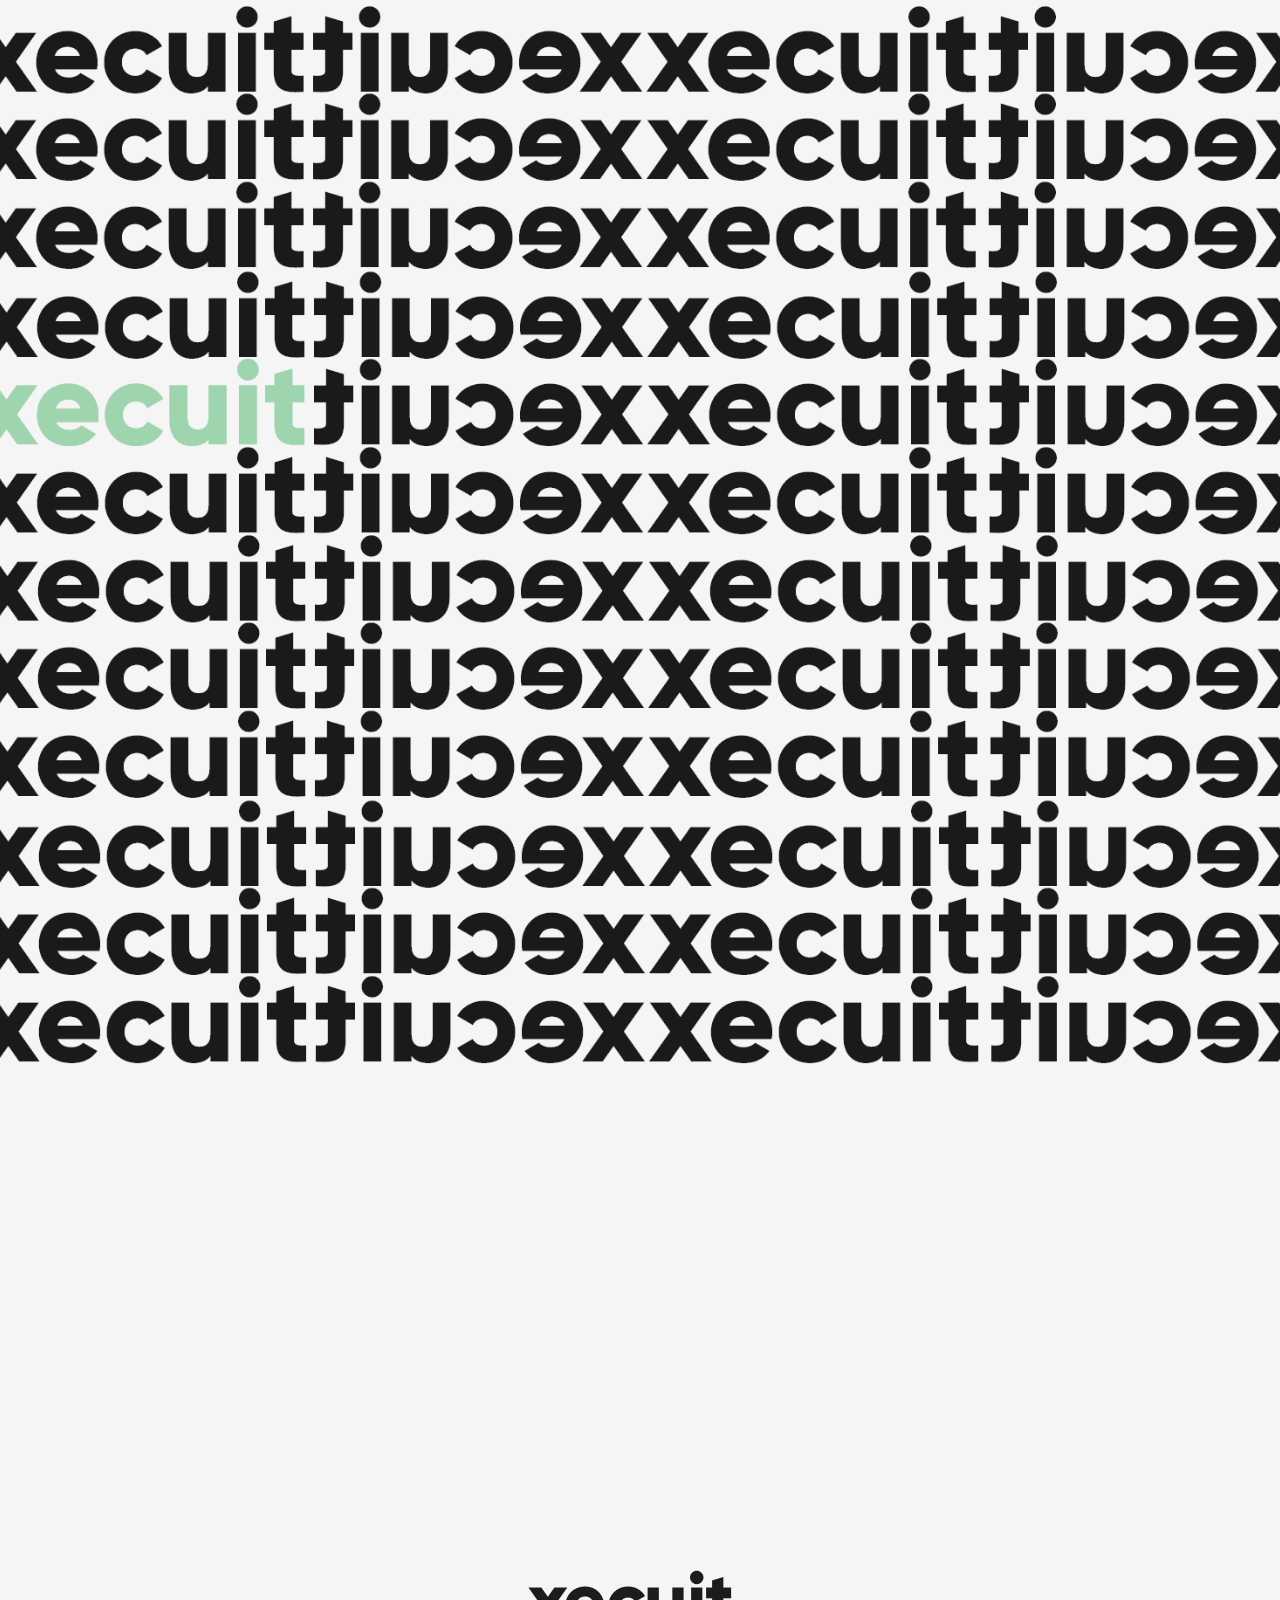
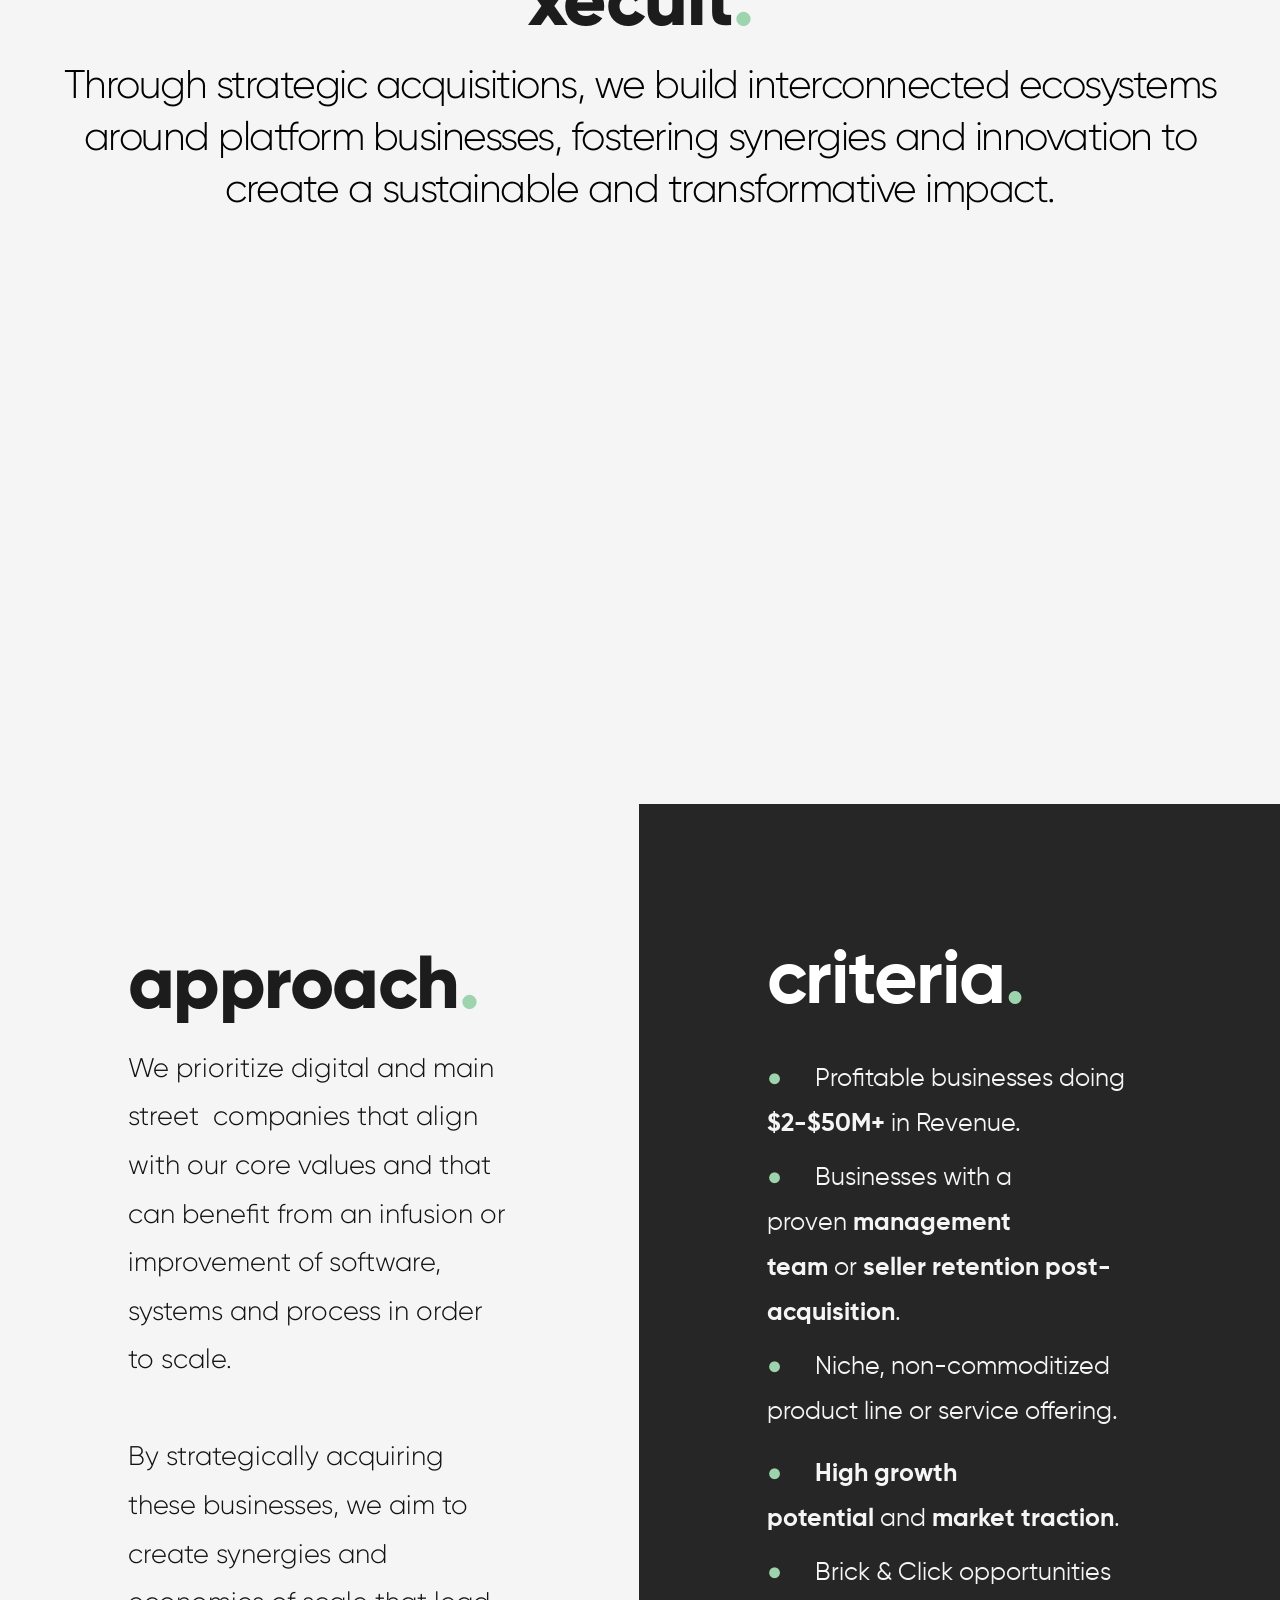
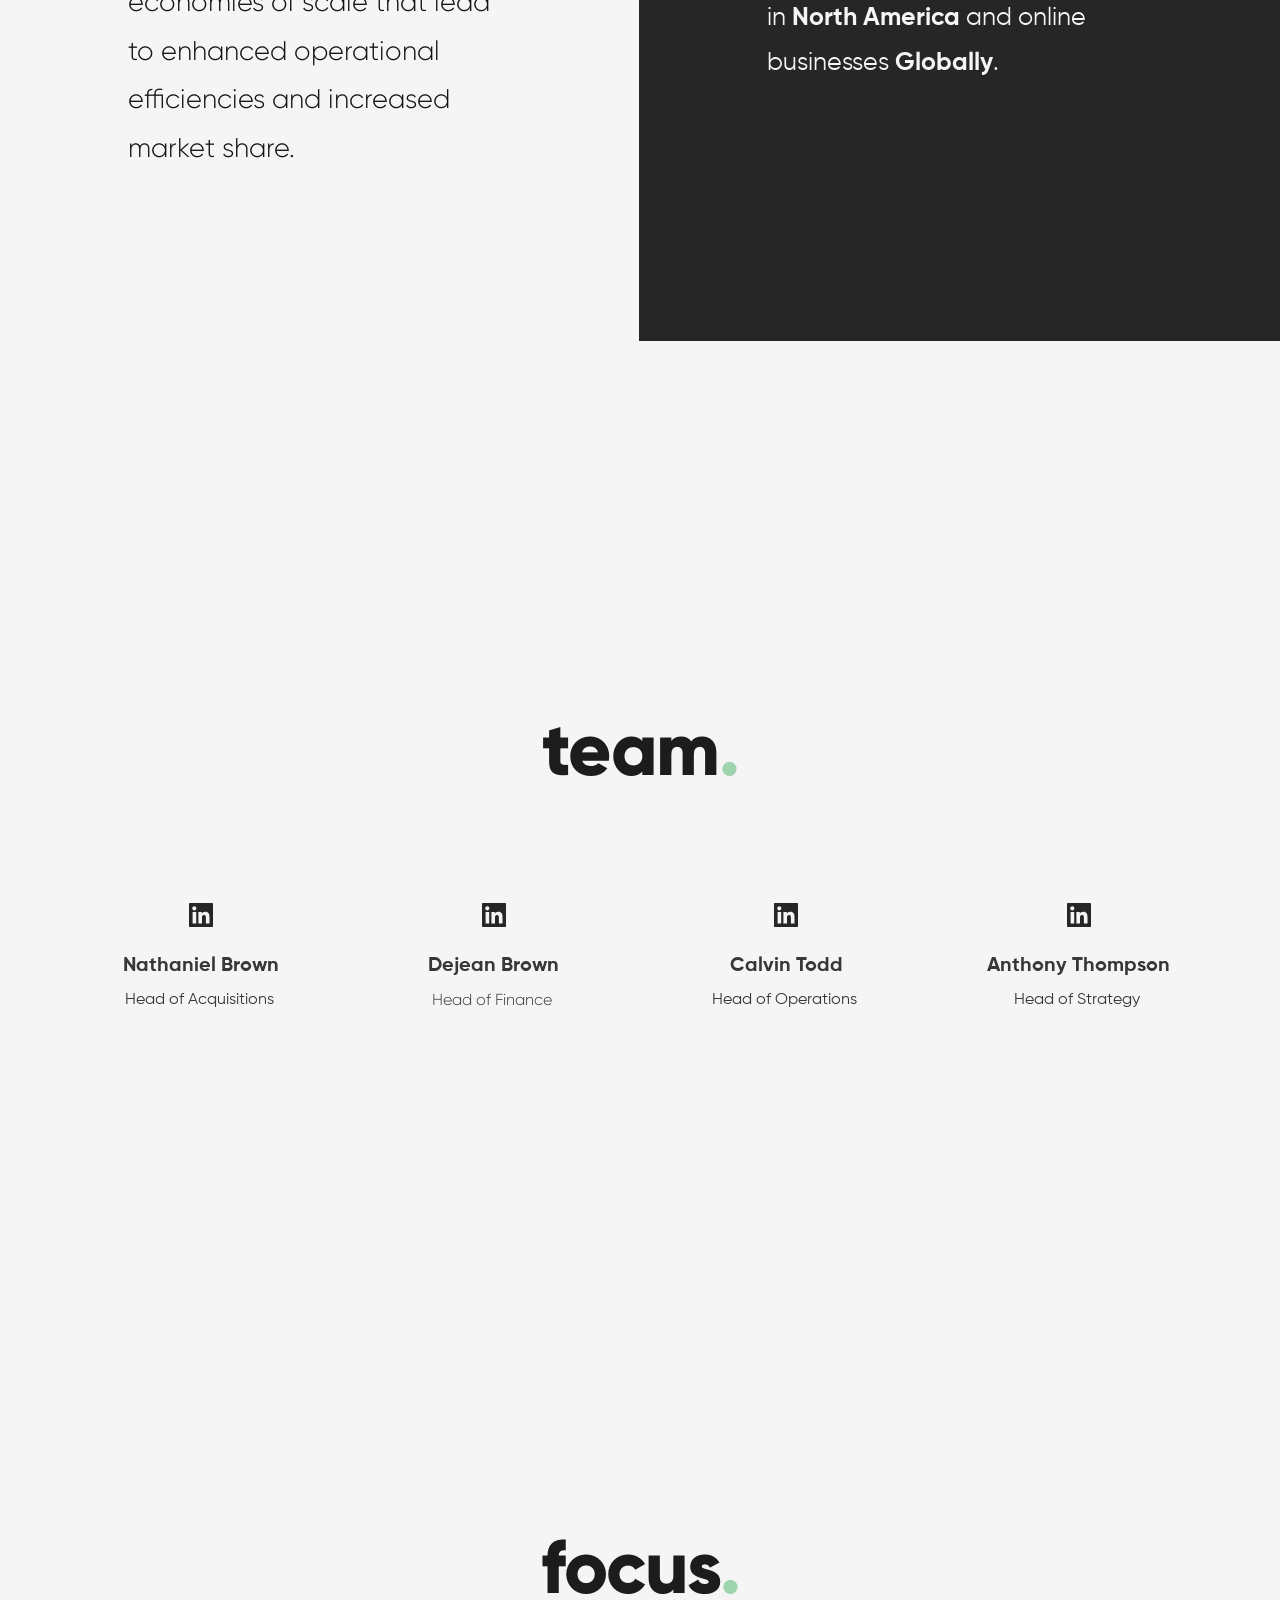
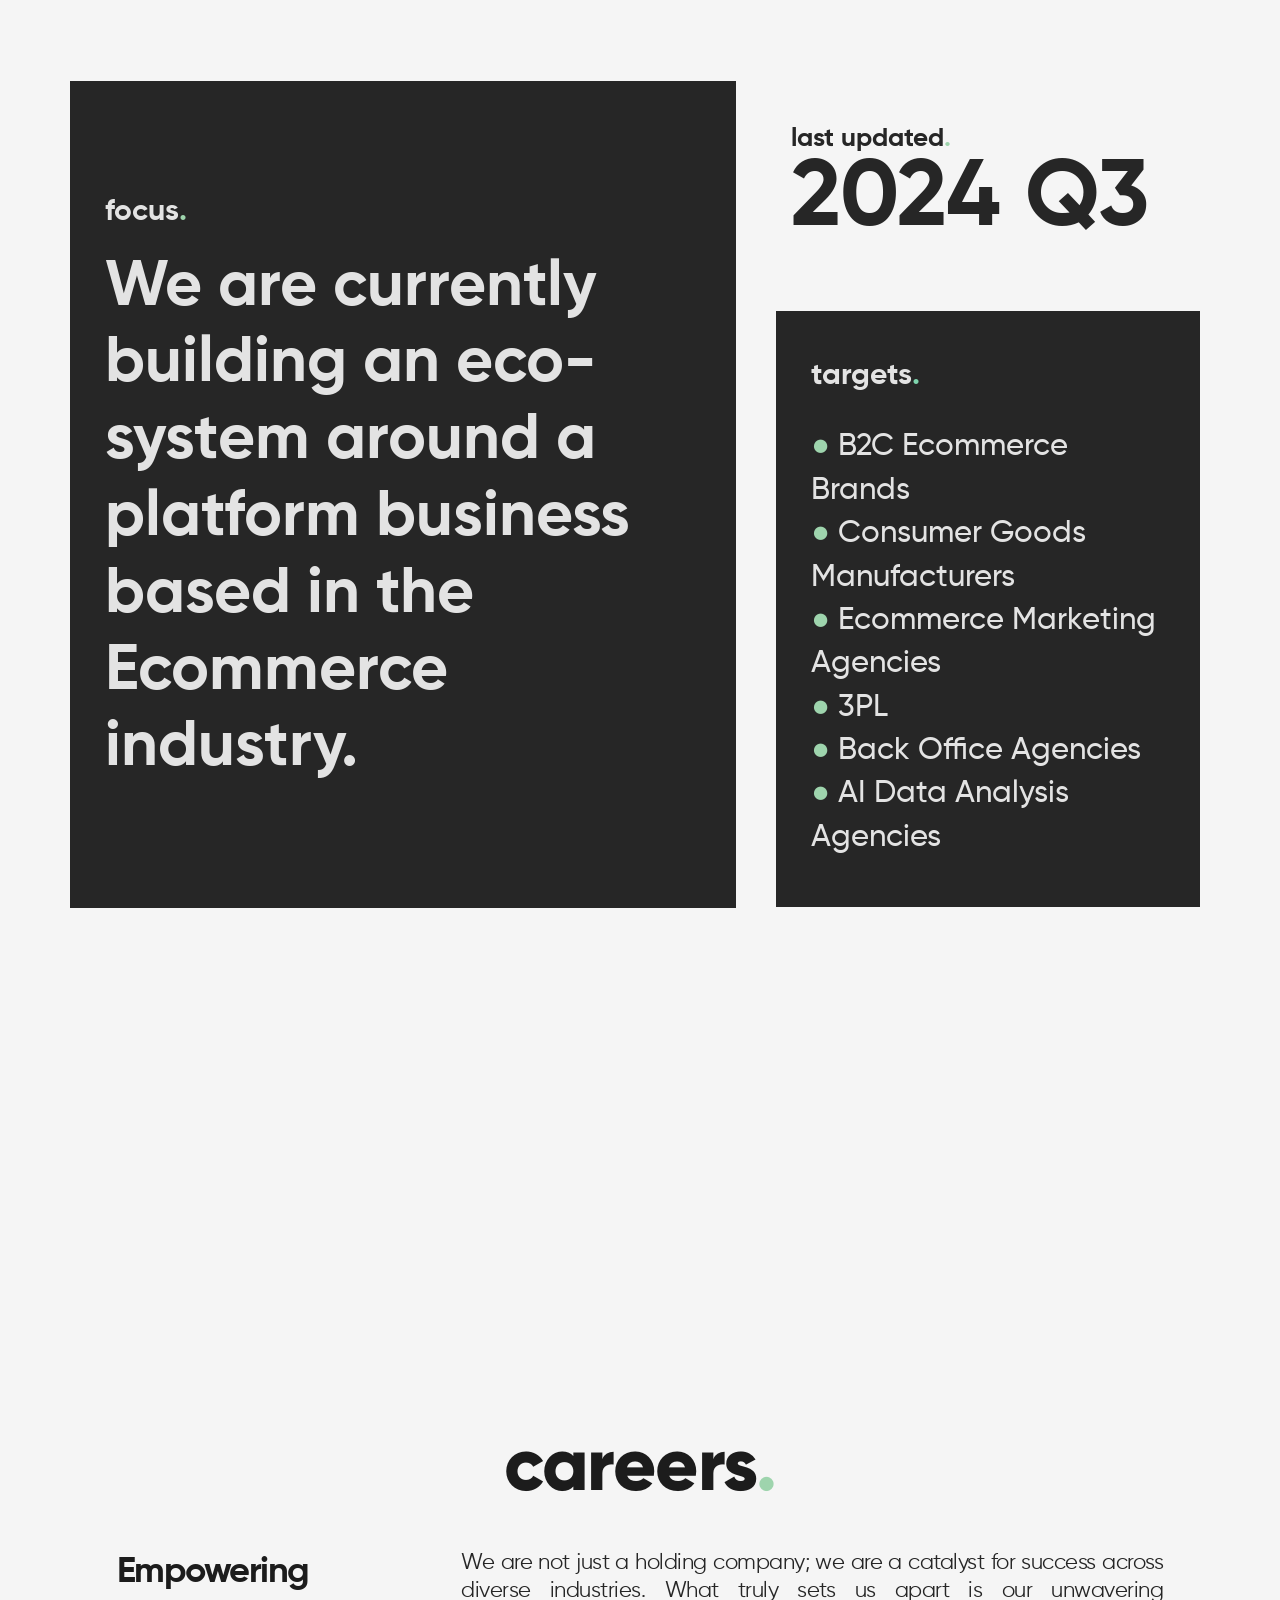
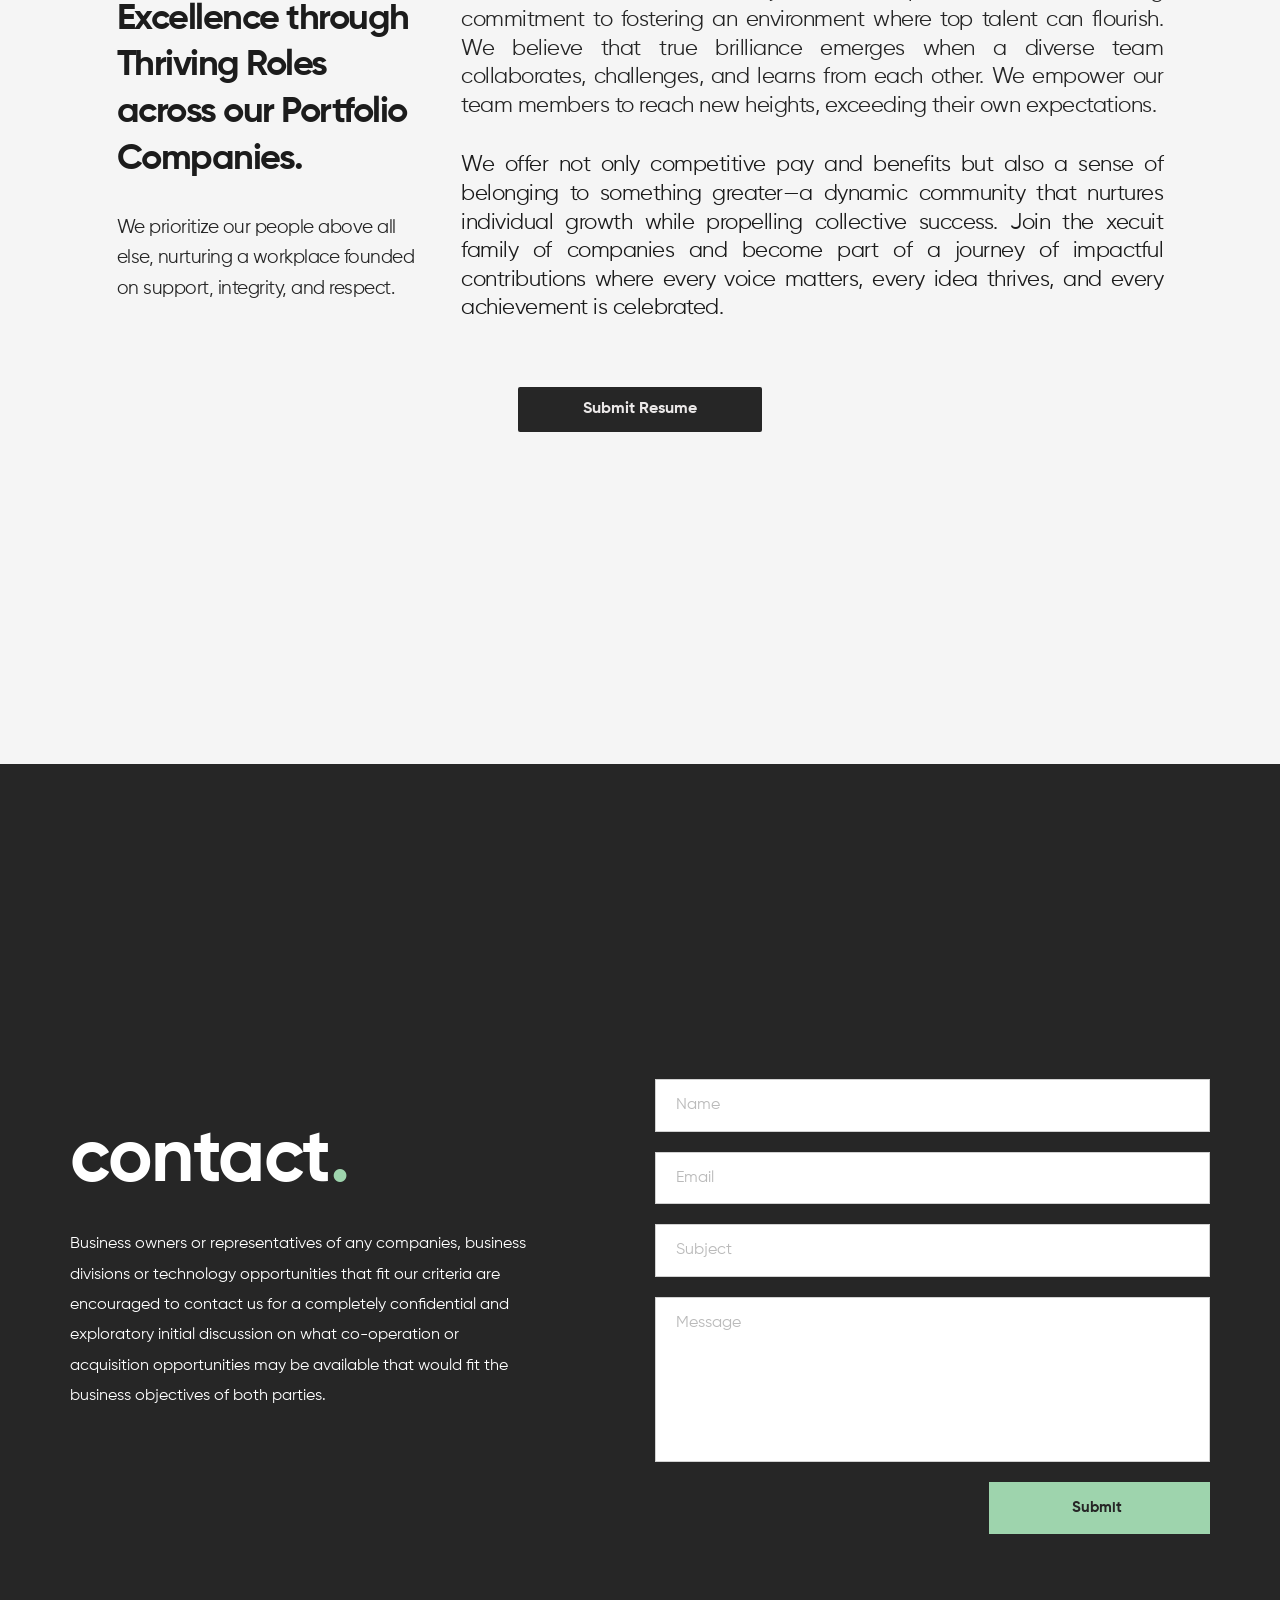
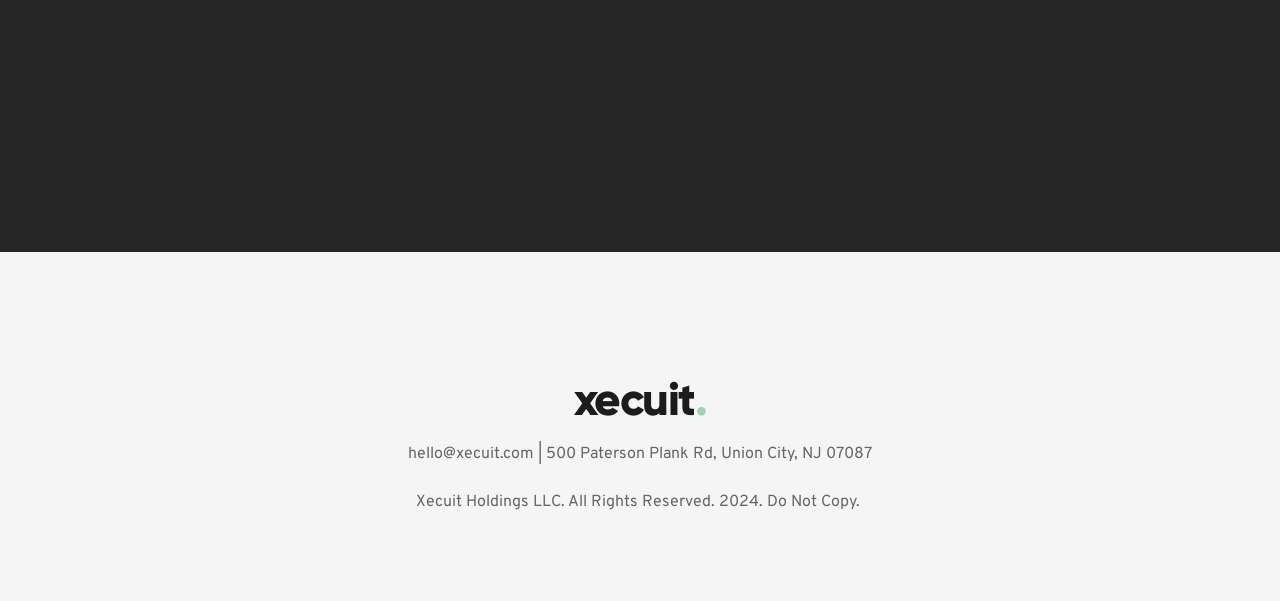
==== commit efaf995f: "Xecuit" ====
--- a/index.html
+++ b/index.html
@@ -1,657 +1,657 @@
 <!DOCTYPE html><html lang=""><head><meta charset="utf-8" /><meta property="og:site_name" content="Xecuit" /><meta property="og:title" content="Home" /><meta name="twitter:title" content="Home" /><meta property="og:description" content="Through strategic acquisitions, we build interconnected ecosystems around platform businesses, fostering synergies and innovation to create a sustainable and transformative impact." /><meta name="twitter:description" content="Through strategic acquisitions, we build interconnected ecosystems around platform businesses, fostering synergies and innovation to create a sustainable and transformative impact." /><meta property="og:type" content="article" /><meta property="og:url" content="https://brizy-project-4639977-9dyhcl3fz.vercel.app" /><meta content="summary_large_image" name="twitter:card" /><title>Xecuit</title><meta name="description" content="Through strategic acquisitions, we build interconnected ecosystems around platform businesses, fostering synergies and innovation to create a sustainable and transformative impact." /><link rel="canonical" href="https://brizy-project-4639977-9dyhcl3fz.vercel.app" /><link rel="icon" href="https://cloud-1de12d.b-cdn.net/media/iW=32&iH=any/f8d17831a964112b183f51982bfb968f.png" sizes="32x32"/><link rel="icon" href="https://cloud-1de12d.b-cdn.net/media/iW=192&iH=any/f8d17831a964112b183f51982bfb968f.png" sizes="192x192"/><link rel="apple-touch-icon-precomposed" href="https://cloud-1de12d.b-cdn.net/media/iW=180&iH=any/f8d17831a964112b183f51982bfb968f.png"/><meta content="width=device-width,initial-scale=1" name="viewport" /><link class="brz-link brz-link-preview" href="assets/d52cf5be957ba78be421aa8a36beec85.css" rel="stylesheet"><link class="brz-link brz-link-preview-pro" href="assets/45a0eafa711e5f8433709ee1ec7a1960.css" rel="stylesheet"><style class="brz-style">.brz .css-1oezxit, .brz [data-css-1oezxit] {color: rgba(38,38,38,1);border-color: rgba(35,157,219,0);background-color: rgba(189,225,244,0);background-image: none;border-width: 0;border-style: solid;width: 24px;height: 24px;font-size: 24px;padding: 0px;border-radius: 0;stroke-width: 0;transition: all .5s ease-in-out;transition-property: background,border-radius,color,border-color,box-shadow;-webkit-transition: all .5s ease-in-out;-moz-transition: all .5s ease-in-out;-webkit-transition-property: background,border-radius,color,border-color,box-shadow;-moz-transition-property: background,border-radius,color,border-color,box-shadow;}
 @media (min-width: 991px) {.brz .css-1oezxit:hover, .brz [data-css-1oezxit]:hover {color: rgba(28,28,28,.8);border-color: rgba(35,157,219,0);background-color: rgba(189,225,244,0);background-image: none;}}
 @media (max-width: 991px) {.brz .css-1oezxit, .brz [data-css-1oezxit] {width: 24px;height: 24px;font-size: 24px;padding: 0px;border-radius: 0px;stroke-width: 0;}}
-@media (max-width: 767px) {.brz .css-1oezxit, .brz [data-css-1oezxit] {width: 24px;height: 24px;font-size: 24px;padding: 0px;border-radius: 0px;stroke-width: 0;}}</style><style class="brz-style">.brz .brz-css-uehsn {z-index: auto;margin: 0;}
-.brz .brz-css-uehsn .brz-section__content {min-height: auto;display: flex;}
-.brz .brz-css-uehsn .brz-container {justify-content: center;}
-.brz .brz-css-uehsn > .slick-slider > .brz-slick-slider__dots {color: rgba(0,0,0,1);}
-.brz .brz-css-uehsn > .slick-slider > .brz-slick-slider__arrow {color: rgba(0,0,0,.7);}
-@media (min-width:991px) {.brz .brz-css-uehsn {display: block;}}
-@media (min-width:991px) {.brz .brz-css-uehsn > .slick-slider > .brz-slick-slider__arrow:hover {color: rgba(0,0,0,1);}}
-@media (max-width:991px) and (min-width:768px) {.brz .brz-css-uehsn {z-index: auto;margin: 0;}
-	.brz .brz-css-uehsn .brz-section__content {min-height: auto;display: flex;}
-	.brz .brz-css-uehsn .brz-container {justify-content: center;}
-	.brz .brz-css-uehsn > .slick-slider > .brz-slick-slider__dots {color: rgba(0,0,0,1);}
-	.brz .brz-css-uehsn > .slick-slider > .brz-slick-slider__arrow {color: rgba(0,0,0,.7);}}
-@media (max-width:991px) and (min-width:768px) {.brz .brz-css-uehsn {display: block;}}
-@media (max-width:767px) {.brz .brz-css-uehsn {z-index: auto;margin: 0;}
-	.brz .brz-css-uehsn .brz-section__content {min-height: auto;display: flex;}
-	.brz .brz-css-uehsn .brz-container {justify-content: center;}
-	.brz .brz-css-uehsn > .slick-slider > .brz-slick-slider__dots {color: rgba(0,0,0,1);}
-	.brz .brz-css-uehsn > .slick-slider > .brz-slick-slider__arrow {color: rgba(0,0,0,.7);}}
-@media (max-width:767px) {.brz .brz-css-uehsn {display: block;}}
-.brz .brz-css-jjvsa {padding: 75px 0px 75px 0px;}
-.brz .brz-css-jjvsa > .brz-bg {border: 0px solid rgba(102,115,141,0);border-radius: 0;}
-.brz .brz-css-jjvsa > .brz-bg > .brz-bg-image {background-image: none;display: block;}
-.brz .brz-css-jjvsa > .brz-bg > .brz-bg-image:after {content: "";background-image: none;}
-.brz .brz-css-jjvsa > .brz-bg > .brz-bg-color {background-color: rgba(0,0,0,0);background-image: none;}
-.brz .brz-css-jjvsa > .brz-bg > .brz-bg-map {display: none;}
-.brz .brz-css-jjvsa > .brz-bg > .brz-bg-video {display: none;}
-.brz .brz-css-jjvsa > .brz-bg > .brz-bg-shape__top {background-image: none;background-size: 100% 100px;height: 100px;transform: rotateX(0deg) rotateY(0deg);z-index: auto;}
-.brz .brz-css-jjvsa > .brz-bg > .brz-bg-shape__bottom {background-image: none;background-size: 100% 100px;height: 100px;transform: rotateX(-180deg) rotateY(-180deg);z-index: auto;}
-@media (min-width:991px) {.brz .brz-css-jjvsa > .brz-bg > .brz-bg-image {background-attachment: scroll;}}
-@media (max-width:991px) and (min-width:768px) {.brz .brz-css-jjvsa {padding: 50px 15px 50px 15px;}
-	.brz .brz-css-jjvsa > .brz-bg {border: 0px solid rgba(102,115,141,0);border-radius: 0;}
-	.brz .brz-css-jjvsa > .brz-bg > .brz-bg-image {background-image: none;display: block;}
-	.brz .brz-css-jjvsa > .brz-bg > .brz-bg-image:after {content: "";background-image: none;}
-	.brz .brz-css-jjvsa > .brz-bg > .brz-bg-color {background-color: rgba(0,0,0,0);background-image: none;}
-	.brz .brz-css-jjvsa > .brz-bg > .brz-bg-map {display: none;}
-	.brz .brz-css-jjvsa > .brz-bg > .brz-bg-video {display: none;}
-	.brz .brz-css-jjvsa > .brz-bg > .brz-bg-shape__top {background-image: none;background-size: 100% 100px;height: 100px;transform: rotateX(0deg) rotateY(0deg);z-index: auto;}
-	.brz .brz-css-jjvsa > .brz-bg > .brz-bg-shape__bottom {background-image: none;background-size: 100% 100px;height: 100px;transform: rotateX(-180deg) rotateY(-180deg);z-index: auto;}}
-@media (max-width:767px) {.brz .brz-css-jjvsa {padding: 25px 15px 25px 15px;}
-	.brz .brz-css-jjvsa > .brz-bg {border: 0px solid rgba(102,115,141,0);border-radius: 0;}
-	.brz .brz-css-jjvsa > .brz-bg > .brz-bg-image {background-image: none;display: block;}
-	.brz .brz-css-jjvsa > .brz-bg > .brz-bg-image:after {content: "";background-image: none;}
-	.brz .brz-css-jjvsa > .brz-bg > .brz-bg-color {background-color: rgba(0,0,0,0);background-image: none;}
-	.brz .brz-css-jjvsa > .brz-bg > .brz-bg-map {display: none;}
-	.brz .brz-css-jjvsa > .brz-bg > .brz-bg-video {display: none;}
-	.brz .brz-css-jjvsa > .brz-bg > .brz-bg-shape__top {background-image: none;background-size: 100% 100px;height: 100px;transform: rotateX(0deg) rotateY(0deg);z-index: auto;}
-	.brz .brz-css-jjvsa > .brz-bg > .brz-bg-shape__bottom {background-image: none;background-size: 100% 100px;height: 100px;transform: rotateX(-180deg) rotateY(-180deg);z-index: auto;}}
-.brz .brz-css-ertve {border: 0px solid transparent;}
-@media (min-width:991px) {.brz .brz-css-ertve {max-width: calc(1 * var(--brz-section-container-max-width,1170px));}}
-@media (max-width:991px) and (min-width:768px) {.brz .brz-css-ertve {border: 0px solid transparent;}}
-@media (max-width:991px) and (min-width:768px) {.brz .brz-css-ertve {max-width: 100%;}}
-@media (max-width:767px) {.brz .brz-css-ertve {border: 0px solid transparent;}}
-@media (max-width:767px) {.brz .brz-css-ertve {max-width: 100%;}}
-.brz .brz-css-fbrxv {padding: 0;margin: 10px 0px 10px 0px;justify-content: center;position: relative;}
-@media (min-width:991px) {.brz .brz-css-fbrxv {display: flex;z-index: auto;position: relative;}}
-@media (max-width:991px) and (min-width:768px) {.brz .brz-css-fbrxv {padding: 0;margin: 10px 0px 10px 0px;justify-content: center;position: relative;}}
-@media (max-width:991px) and (min-width:768px) {.brz .brz-css-fbrxv {display: flex;z-index: auto;position: relative;}}
-@media (max-width:767px) {.brz .brz-css-fbrxv {padding: 0;margin: 10px 0px 10px 0px;justify-content: center;position: relative;}}
-@media (max-width:767px) {.brz .brz-css-fbrxv {display: flex;z-index: auto;position: relative;}}
-.brz .brz-css-nedlc {height: 50px;}
-@media (max-width:991px) and (min-width:768px) {.brz .brz-css-nedlc {height: 50px;}}
-@media (max-width:767px) {.brz .brz-css-nedlc {height: 50px;}}
-.brz .brz-css-auvsr {width: 100%;}
-@media (max-width:991px) and (min-width:768px) {.brz .brz-css-auvsr {width: 100%;}}
-@media (max-width:767px) {.brz .brz-css-auvsr {width: 100%;}}
-.brz .brz-css-ngjid {margin: 0;z-index: auto;align-items: flex-start;}
-.brz .brz-css-ngjid > .brz-bg {border: 0px solid rgba(102,115,141,0);border-radius: 0;max-width: 100%;}
-.brz .brz-css-ngjid > .brz-bg > .brz-bg-image {background-image: none;display: block;}
-.brz .brz-css-ngjid > .brz-bg > .brz-bg-image:after {content: "";background-image: none;}
-.brz .brz-css-ngjid > .brz-bg > .brz-bg-color {background-color: rgba(0,0,0,0);background-image: none;}
-.brz .brz-css-ngjid > .brz-bg > .brz-bg-map {display: none;}
-.brz .brz-css-ngjid > .brz-bg > .brz-bg-video {display: none;}
-.brz .brz-css-ngjid > .brz-row {border: 0px solid transparent;}
-@media (min-width:991px) {.brz .brz-css-ngjid {min-height: auto;display: flex;}
-	.brz .brz-css-ngjid > .brz-bg {transition-duration: .5s;transition-property: filter,box-shadow,background,border-radius,border-color;}
-	.brz .brz-css-ngjid > .brz-bg > .brz-bg-image {transition-duration: .5s;transition-property: filter,box-shadow,background,border-radius,border-color;}
-	.brz .brz-css-ngjid > .brz-bg > .brz-bg-color {transition-duration: .5s;transition-property: filter,box-shadow,background,border-radius,border-color;}
-	.brz .brz-css-ngjid > .brz-bg > .brz-bg-video {transition-duration: .5s;transition-property: filter,box-shadow,background,border-radius,border-color;}
-	.brz .brz-css-ngjid > .brz-row {transition-duration: .5s;transition-property: filter,box-shadow,background,border-radius,border-color;}}
-@media (max-width:991px) and (min-width:768px) {.brz .brz-css-ngjid {margin: 0;z-index: auto;align-items: flex-start;}
-	.brz .brz-css-ngjid > .brz-bg {border: 0px solid rgba(102,115,141,0);border-radius: 0;max-width: 100%;}
-	.brz .brz-css-ngjid > .brz-bg > .brz-bg-image {background-image: none;display: block;}
-	.brz .brz-css-ngjid > .brz-bg > .brz-bg-image:after {content: "";background-image: none;}
-	.brz .brz-css-ngjid > .brz-bg > .brz-bg-color {background-color: rgba(0,0,0,0);background-image: none;}
-	.brz .brz-css-ngjid > .brz-bg > .brz-bg-map {display: none;}
-	.brz .brz-css-ngjid > .brz-bg > .brz-bg-video {display: none;}
-	.brz .brz-css-ngjid > .brz-row {border: 0px solid transparent;}}
-@media (max-width:991px) and (min-width:768px) {.brz .brz-css-ngjid {min-height: auto;display: flex;}
-	.brz .brz-css-ngjid > .brz-bg {transition-duration: .5s;transition-property: filter,box-shadow,background,border-radius,border-color;}
-	.brz .brz-css-ngjid > .brz-bg > .brz-bg-image {transition-duration: .5s;transition-property: filter,box-shadow,background,border-radius,border-color;}
-	.brz .brz-css-ngjid > .brz-bg > .brz-bg-color {transition-duration: .5s;transition-property: filter,box-shadow,background,border-radius,border-color;}
-	.brz .brz-css-ngjid > .brz-bg > .brz-bg-video {transition-duration: .5s;transition-property: filter,box-shadow,background,border-radius,border-color;}
-	.brz .brz-css-ngjid > .brz-row {flex-direction: row;flex-wrap: wrap;justify-content: flex-start;transition-duration: .5s;transition-property: filter,box-shadow,background,border-radius,border-color;}}
-@media (max-width:767px) {.brz .brz-css-ngjid {margin: 0;z-index: auto;align-items: flex-start;}
-	.brz .brz-css-ngjid > .brz-bg {border: 0px solid rgba(102,115,141,0);border-radius: 0;max-width: 100%;}
-	.brz .brz-css-ngjid > .brz-bg > .brz-bg-image {background-image: none;display: block;}
-	.brz .brz-css-ngjid > .brz-bg > .brz-bg-image:after {content: "";background-image: none;}
-	.brz .brz-css-ngjid > .brz-bg > .brz-bg-color {background-color: rgba(0,0,0,0);background-image: none;}
-	.brz .brz-css-ngjid > .brz-bg > .brz-bg-map {display: none;}
-	.brz .brz-css-ngjid > .brz-bg > .brz-bg-video {display: none;}
-	.brz .brz-css-ngjid > .brz-row {border: 0px solid transparent;}}
-@media (max-width:767px) {.brz .brz-css-ngjid {min-height: auto;display: flex;}
-	.brz .brz-css-ngjid > .brz-bg {transition-duration: .5s;transition-property: filter,box-shadow,background,border-radius,border-color;}
-	.brz .brz-css-ngjid > .brz-bg > .brz-bg-image {transition-duration: .5s;transition-property: filter,box-shadow,background,border-radius,border-color;}
-	.brz .brz-css-ngjid > .brz-bg > .brz-bg-color {transition-duration: .5s;transition-property: filter,box-shadow,background,border-radius,border-color;}
-	.brz .brz-css-ngjid > .brz-bg > .brz-bg-video {transition-duration: .5s;transition-property: filter,box-shadow,background,border-radius,border-color;}
-	.brz .brz-css-ngjid > .brz-row {flex-direction: row;flex-wrap: wrap;justify-content: flex-start;transition-duration: .5s;transition-property: filter,box-shadow,background,border-radius,border-color;}}
-.brz .brz-css-qrvpt {padding: 10px;max-width: 100%;}
-@media (max-width:991px) and (min-width:768px) {.brz .brz-css-qrvpt {padding: 0;max-width: 100%;}}
-@media (max-width:767px) {.brz .brz-css-qrvpt {padding: 0;max-width: 100%;}}
-.brz .brz-css-szknt {z-index: auto;flex: 1 1 50%;max-width: 50%;justify-content: flex-start;}
-.brz .brz-css-szknt > .brz-bg {border: 0px solid rgba(102,115,141,0);border-radius: 0;margin: 0;}
-.brz .brz-css-szknt > .brz-bg > .brz-bg-image {background-image: none;}
-.brz .brz-css-szknt > .brz-bg > .brz-bg-image:after {content: "";background-image: none;}
-.brz .brz-css-szknt > .brz-bg > .brz-bg-color {background-color: rgba(0,0,0,0);background-image: none;}
-@media (min-width:991px) {.brz .brz-css-szknt > .brz-bg {transition-duration: .5s;transition-property: filter,box-shadow,background,border-radius,border-color;}
-	.brz .brz-css-szknt > .brz-bg > .brz-bg-image {transition-duration: .5s;transition-property: filter,box-shadow,background,border-radius,border-color;}
-	.brz .brz-css-szknt > .brz-bg > .brz-bg-color {transition-duration: .5s;transition-property: filter,box-shadow,background,border-radius,border-color;}}
-@media (max-width:991px) and (min-width:768px) {.brz .brz-css-szknt {z-index: auto;flex: 1 1 50%;max-width: 50%;justify-content: flex-start;}
-	.brz .brz-css-szknt > .brz-bg {border: 0px solid rgba(102,115,141,0);border-radius: 0;margin: 0;}
-	.brz .brz-css-szknt > .brz-bg > .brz-bg-image {background-image: none;}
-	.brz .brz-css-szknt > .brz-bg > .brz-bg-image:after {content: "";background-image: none;}
-	.brz .brz-css-szknt > .brz-bg > .brz-bg-color {background-color: rgba(0,0,0,0);background-image: none;}}
-@media (max-width:991px) and (min-width:768px) {.brz .brz-css-szknt > .brz-bg {transition-duration: .5s;transition-property: filter,box-shadow,background,border-radius,border-color;}
-	.brz .brz-css-szknt > .brz-bg > .brz-bg-image {transition-duration: .5s;transition-property: filter,box-shadow,background,border-radius,border-color;}
-	.brz .brz-css-szknt > .brz-bg > .brz-bg-color {transition-duration: .5s;transition-property: filter,box-shadow,background,border-radius,border-color;}}
-@media (max-width:767px) {.brz .brz-css-szknt {z-index: auto;flex: 1 1 100%;max-width: 100%;justify-content: flex-start;}
-	.brz .brz-css-szknt > .brz-bg {border: 0px solid rgba(102,115,141,0);border-radius: 0;margin: 10px 0px 10px 0px;}
-	.brz .brz-css-szknt > .brz-bg > .brz-bg-image {background-image: none;}
-	.brz .brz-css-szknt > .brz-bg > .brz-bg-image:after {content: "";background-image: none;}
-	.brz .brz-css-szknt > .brz-bg > .brz-bg-color {background-color: rgba(0,0,0,0);background-image: none;}}
-@media (max-width:767px) {.brz .brz-css-szknt > .brz-bg {transition-duration: .5s;transition-property: filter,box-shadow,background,border-radius,border-color;}
-	.brz .brz-css-szknt > .brz-bg > .brz-bg-image {transition-duration: .5s;transition-property: filter,box-shadow,background,border-radius,border-color;}
-	.brz .brz-css-szknt > .brz-bg > .brz-bg-color {transition-duration: .5s;transition-property: filter,box-shadow,background,border-radius,border-color;}}
-.brz .brz-css-kfpep {z-index: auto;margin: 0;border: 0px solid transparent;padding: 5px 15px 5px 15px;}
-@media (min-width:991px) {.brz .brz-css-kfpep {display: flex;transition-duration: .5s;transition-property: filter,box-shadow,background,border-radius,border-color;}}
-@media (max-width:991px) and (min-width:768px) {.brz .brz-css-kfpep {z-index: auto;margin: 0;border: 0px solid transparent;padding: 5px 15px 5px 15px;}}
-@media (max-width:991px) and (min-width:768px) {.brz .brz-css-kfpep {display: flex;transition-duration: .5s;transition-property: filter,box-shadow,background,border-radius,border-color;}}
-@media (max-width:767px) {.brz .brz-css-kfpep {z-index: auto;margin: 10px 0px 10px 0px;border: 0px solid transparent;padding: 0;}}
-@media (max-width:767px) {.brz .brz-css-kfpep {display: flex;transition-duration: .5s;transition-property: filter,box-shadow,background,border-radius,border-color;}}
-.brz .brz-css-wbxxz {width: 100%;}
-.brz .brz-css-wbxxz:before {border: 0px solid rgba(220,222,225,1);border-radius: 0;}
-.brz .brz-css-wbxxz .brz-shortcode__placeholder {border-radius: 0;}
-@media (min-width:991px) {.brz .brz-css-wbxxz:before {transition-duration: .5s;transition-property: filter,box-shadow,background,border-radius,border-color;}
-	.brz .brz-css-wbxxz .brz-shortcode__placeholder {transition-duration: .5s;transition-property: filter,box-shadow,background,border-radius,border-color;}}
-@media (max-width:991px) and (min-width:768px) {.brz .brz-css-wbxxz {width: 100%;}
-	.brz .brz-css-wbxxz:before {border: 0px solid rgba(220,222,225,1);border-radius: 0;}
-	.brz .brz-css-wbxxz .brz-shortcode__placeholder {border-radius: 0;}}
-@media (max-width:991px) and (min-width:768px) {.brz .brz-css-wbxxz:before {transition-duration: .5s;transition-property: filter,box-shadow,background,border-radius,border-color;}
-	.brz .brz-css-wbxxz .brz-shortcode__placeholder {transition-duration: .5s;transition-property: filter,box-shadow,background,border-radius,border-color;}}
-@media (max-width:767px) {.brz .brz-css-wbxxz {width: 100%;}
-	.brz .brz-css-wbxxz:before {border: 0px solid rgba(220,222,225,1);border-radius: 0;}
-	.brz .brz-css-wbxxz .brz-shortcode__placeholder {border-radius: 0;}}
-@media (max-width:767px) {.brz .brz-css-wbxxz:before {transition-duration: .5s;transition-property: filter,box-shadow,background,border-radius,border-color;}
-	.brz .brz-css-wbxxz .brz-shortcode__placeholder {transition-duration: .5s;transition-property: filter,box-shadow,background,border-radius,border-color;}}
-.brz .brz-css-hvpam {z-index: auto;position: relative;margin: 10px 0px 10px 0px;}
-@media (min-width:991px) {.brz .brz-css-hvpam {display: flex;position: relative;}}
-@media (max-width:991px) and (min-width:768px) {.brz .brz-css-hvpam {z-index: auto;position: relative;margin: 10px 0px 10px 0px;}}
-@media (max-width:991px) and (min-width:768px) {.brz .brz-css-hvpam {display: flex;position: relative;}}
-@media (max-width:767px) {.brz .brz-css-hvpam {z-index: auto;position: relative;margin: 10px 0px 10px 0px;}}
-@media (max-width:767px) {.brz .brz-css-hvpam {display: flex;position: relative;}}
-.brz .brz-css-fbbuq {justify-content: center;padding: 0;margin: 0px -5px -20px -5px;}
-@media (max-width:991px) and (min-width:768px) {.brz .brz-css-fbbuq {justify-content: center;padding: 0;margin: 0px -5px -20px -5px;}}
-@media (max-width:767px) {.brz .brz-css-fbbuq {justify-content: center;padding: 0;margin: 0px -5px -20px -5px;}}
-.brz .brz-css-ibkle {padding: 0px 5px 20px 5px;}
-@media (max-width:991px) and (min-width:768px) {.brz .brz-css-ibkle {padding: 0px 5px 20px 5px;}}
-@media (max-width:767px) {.brz .brz-css-ibkle {padding: 0px 5px 20px 5px;}}
-.brz .brz-css-fhlxr.brz-btn {display: flex;align-items: center;justify-content: center;font-family: Overpass,sans-serif;font-weight: 700;font-size: 15px;line-height: 1.6;letter-spacing: 0px;color: rgba(255,255,255,1);border: 2px solid rgba(5,202,182,0);border-radius: 2px;background-color: rgba(5,202,182,1);background-image: none;padding: 14px 42px 14px 42px;flex-flow: row-reverse nowrap;}
-.brz .brz-css-fhlxr.brz-btn.brz-btn-submit {color: rgba(255,255,255,1);background-color: rgba(5,202,182,1);}
-.brz .brz-css-fhlxr .brz-btn--story-container {border: 2px solid rgba(5,202,182,0);flex-flow: row-reverse nowrap;border-radius: 2px;}
-@media (min-width:991px) {.brz .brz-css-fhlxr.brz-btn {transition-duration: .5s;transition-property: color,box-shadow,background,border-color;}}
-@media (min-width:991px) {.brz .brz-css-fhlxr.brz-btn:hover {background-color: rgba(5,202,182,.8);}
-	.brz .brz-css-fhlxr.brz-btn.brz-btn-submit:hover {background-color: rgba(5,202,182,.8);}}
-@media (max-width:991px) and (min-width:768px) {.brz .brz-css-fhlxr.brz-btn {display: flex;align-items: center;justify-content: center;font-family: Overpass,sans-serif;font-weight: 700;font-size: 17px;line-height: 1.6;letter-spacing: 0px;color: rgba(255,255,255,1);border: 2px solid rgba(5,202,182,0);border-radius: 2px;background-color: rgba(5,202,182,1);background-image: none;padding: 11px 26px 11px 26px;flex-flow: row-reverse nowrap;}
-	.brz .brz-css-fhlxr.brz-btn.brz-btn-submit {color: rgba(255,255,255,1);background-color: rgba(5,202,182,1);}
-	.brz .brz-css-fhlxr .brz-btn--story-container {border: 2px solid rgba(5,202,182,0);flex-flow: row-reverse nowrap;border-radius: 2px;}}
-@media (max-width:991px) and (min-width:768px) {.brz .brz-css-fhlxr.brz-btn {transition-duration: .5s;transition-property: color,box-shadow,background,border-color;}}
-@media (max-width:767px) {.brz .brz-css-fhlxr.brz-btn {display: flex;align-items: center;justify-content: center;font-family: Overpass,sans-serif;font-weight: 700;font-size: 15px;line-height: 1.6;letter-spacing: 0px;color: rgba(255,255,255,1);border: 2px solid rgba(5,202,182,0);border-radius: 2px;background-color: rgba(5,202,182,1);background-image: none;padding: 11px 26px 11px 26px;flex-flow: row-reverse nowrap;}
-	.brz .brz-css-fhlxr.brz-btn.brz-btn-submit {color: rgba(255,255,255,1);background-color: rgba(5,202,182,1);}
-	.brz .brz-css-fhlxr .brz-btn--story-container {border: 2px solid rgba(5,202,182,0);flex-flow: row-reverse nowrap;border-radius: 2px;}}
-@media (max-width:767px) {.brz .brz-css-fhlxr.brz-btn {transition-duration: .5s;transition-property: color,box-shadow,background,border-color;}}
-.brz .brz-css-gcugk .brz-form {margin: -0px -7.5px -15px -7.5px;}
-.brz .brz-css-gcugk .brz-forms2__item {padding: 0px 7.5px 15px 7.5px;}
-.brz .brz-css-gcugk .brz-forms2__item-button {margin-right: auto;margin-left: 0;max-width: 100%;flex-basis: 100%;}
-.brz .brz-css-gcugk .brz-forms2-story .brz-btn:before {content: "";padding-top: 15%;}
-@media (max-width:991px) and (min-width:768px) {.brz .brz-css-gcugk .brz-form {margin: -0px -7.5px -15px -7.5px;}
-	.brz .brz-css-gcugk .brz-forms2__item {padding: 0px 7.5px 15px 7.5px;}
-	.brz .brz-css-gcugk .brz-forms2__item-button {margin-right: auto;margin-left: 0;max-width: 100%;flex-basis: 100%;}
-	.brz .brz-css-gcugk .brz-forms2-story .brz-btn:before {content: "";padding-top: 15%;}}
-@media (max-width:767px) {.brz .brz-css-gcugk .brz-form {margin: -0px -7.5px -15px -7.5px;}
-	.brz .brz-css-gcugk .brz-forms2__item {padding: 0px 7.5px 15px 7.5px;}
-	.brz .brz-css-gcugk .brz-forms2__item-button {margin-right: auto;margin-left: 0;max-width: 100%;flex-basis: 100%;}
-	.brz .brz-css-gcugk .brz-forms2-story .brz-btn:before {content: "";padding-top: 15%;}}
-.brz .brz-css-crgwp {color: rgba(115,119,127,.7);font-family: Lato,sans-serif;font-size: 18px;font-weight: 400;letter-spacing: 0px;}
-.brz .brz-css-crgwp .brz-forms2__field-label {color: rgba(115,119,127,.7);font-family: Lato,sans-serif;font-size: 16px;font-weight: 400;letter-spacing: 0px;text-align: left;line-height: 1.5;}
-.brz .brz-css-crgwp .brz-forms2__field-label {padding: 0px 0px 5px 0px;}
-.brz .brz-css-crgwp .brz-forms2__field:not(.brz-forms2__radio):not(.brz-forms2__checkbox) {color: rgba(115,119,127,.7);background-color: rgba(255,255,255,1);border: 1px solid rgba(220,222,225,1);border-radius: 0;min-height: 57px;}
-.brz .brz-css-crgwp.brz-forms2__item--error .brz-forms2__field:not(.brz-forms2__radio):not(.brz-forms2__checkbox) {border-color: #f00;}
-.brz .brz-css-crgwp .brz-forms2__field:not(.brz-forms2__radio):not(.brz-forms2__checkbox):not(.brz-forms2__field-select) {padding: 14px 24px 14px 24px;}
-.brz .brz-css-crgwp .brz-forms2__field-paragraph {line-height: 1.5;}
-.brz .brz-css-crgwp .brz-forms2__radio {color: rgba(115,119,127,.7);font-family: Lato,sans-serif;font-size: 16px;line-height: 1.5;font-weight: 400;letter-spacing: 0px;}
-.brz .brz-css-crgwp .brz-forms2__checkbox {color: rgba(115,119,127,.7);font-family: Lato,sans-serif;font-size: 16px;line-height: 1.5;font-weight: 400;letter-spacing: 0px;}
-.brz .brz-css-crgwp .brz-forms2__select-item__input {color: rgba(115,119,127,.7);}
-.brz .brz-css-crgwp .form-alert {font-family: Lato,sans-serif;}
-@media (min-width:991px) {.brz .brz-css-crgwp .brz-forms2__field:not(.brz-forms2__radio):not(.brz-forms2__checkbox) {transition-duration: .5s;}
-	.brz .brz-css-crgwp .brz-forms2__radio {transition-duration: .5s;}
-	.brz .brz-css-crgwp .brz-forms2__checkbox {transition-duration: .5s;}
-	.brz .brz-css-crgwp .brz-forms2__select-item__input {transition-duration: .5s;}}
-@media (max-width:991px) and (min-width:768px) {.brz .brz-css-crgwp {color: rgba(115,119,127,.7);font-family: Lato,sans-serif;font-size: 14px;font-weight: 400;letter-spacing: 0px;}
-	.brz .brz-css-crgwp .brz-forms2__field-label {color: rgba(115,119,127,.7);font-family: Lato,sans-serif;font-size: 14px;font-weight: 400;letter-spacing: 0px;text-align: left;line-height: 1.5;}
-	.brz .brz-css-crgwp .brz-forms2__field-label {padding: 0px 0px 5px 0px;}
-	.brz .brz-css-crgwp .brz-forms2__field:not(.brz-forms2__radio):not(.brz-forms2__checkbox) {color: rgba(115,119,127,.7);background-color: rgba(255,255,255,1);border: 1px solid rgba(220,222,225,1);border-radius: 0;min-height: 51px;}
-	.brz .brz-css-crgwp.brz-forms2__item--error .brz-forms2__field:not(.brz-forms2__radio):not(.brz-forms2__checkbox) {border-color: #f00;}
-	.brz .brz-css-crgwp .brz-forms2__field:not(.brz-forms2__radio):not(.brz-forms2__checkbox):not(.brz-forms2__field-select) {padding: 14px 24px 14px 24px;}
-	.brz .brz-css-crgwp .brz-forms2__field-paragraph {line-height: 1.5;}
-	.brz .brz-css-crgwp .brz-forms2__radio {color: rgba(115,119,127,.7);font-family: Lato,sans-serif;font-size: 14px;line-height: 1.5;font-weight: 400;letter-spacing: 0px;}
-	.brz .brz-css-crgwp .brz-forms2__checkbox {color: rgba(115,119,127,.7);font-family: Lato,sans-serif;font-size: 14px;line-height: 1.5;font-weight: 400;letter-spacing: 0px;}
-	.brz .brz-css-crgwp .brz-forms2__select-item__input {color: rgba(115,119,127,.7);}
-	.brz .brz-css-crgwp .form-alert {font-family: Lato,sans-serif;}}
-@media (max-width:991px) and (min-width:768px) {.brz .brz-css-crgwp .brz-forms2__field:not(.brz-forms2__radio):not(.brz-forms2__checkbox) {transition-duration: .5s;}
-	.brz .brz-css-crgwp .brz-forms2__radio {transition-duration: .5s;}
-	.brz .brz-css-crgwp .brz-forms2__checkbox {transition-duration: .5s;}
-	.brz .brz-css-crgwp .brz-forms2__select-item__input {transition-duration: .5s;}}
-@media (max-width:767px) {.brz .brz-css-crgwp {color: rgba(115,119,127,.7);font-family: Lato,sans-serif;font-size: 14px;font-weight: 400;letter-spacing: 0px;}
-	.brz .brz-css-crgwp .brz-forms2__field-label {color: rgba(115,119,127,.7);font-family: Lato,sans-serif;font-size: 14px;font-weight: 400;letter-spacing: 0px;text-align: left;line-height: 1.5;}
-	.brz .brz-css-crgwp .brz-forms2__field-label {padding: 0px 0px 5px 0px;}
-	.brz .brz-css-crgwp .brz-forms2__field:not(.brz-forms2__radio):not(.brz-forms2__checkbox) {color: rgba(115,119,127,.7);background-color: rgba(255,255,255,1);border: 1px solid rgba(220,222,225,1);border-radius: 0;min-height: 43px;}
-	.brz .brz-css-crgwp.brz-forms2__item--error .brz-forms2__field:not(.brz-forms2__radio):not(.brz-forms2__checkbox) {border-color: #f00;}
-	.brz .brz-css-crgwp .brz-forms2__field:not(.brz-forms2__radio):not(.brz-forms2__checkbox):not(.brz-forms2__field-select) {padding: 10px 20px 10px 20px;}
-	.brz .brz-css-crgwp .brz-forms2__field-paragraph {line-height: 1.5;}
-	.brz .brz-css-crgwp .brz-forms2__radio {color: rgba(115,119,127,.7);font-family: Lato,sans-serif;font-size: 14px;line-height: 1.5;font-weight: 400;letter-spacing: 0px;}
-	.brz .brz-css-crgwp .brz-forms2__checkbox {color: rgba(115,119,127,.7);font-family: Lato,sans-serif;font-size: 14px;line-height: 1.5;font-weight: 400;letter-spacing: 0px;}
-	.brz .brz-css-crgwp .brz-forms2__select-item__input {color: rgba(115,119,127,.7);}
-	.brz .brz-css-crgwp .form-alert {font-family: Lato,sans-serif;}}
-@media (max-width:767px) {.brz .brz-css-crgwp .brz-forms2__field:not(.brz-forms2__radio):not(.brz-forms2__checkbox) {transition-duration: .5s;}
-	.brz .brz-css-crgwp .brz-forms2__radio {transition-duration: .5s;}
-	.brz .brz-css-crgwp .brz-forms2__checkbox {transition-duration: .5s;}
-	.brz .brz-css-crgwp .brz-forms2__select-item__input {transition-duration: .5s;}}
-.brz .brz-css-jbwtk .select2-results__options {font-family: Lato,sans-serif;font-size: 18px;line-height: 1.5;font-weight: 400;letter-spacing: 0px;color: rgba(115,119,127,.7);background-color: rgba(255,255,255,1);border-radius: 0;}
-.brz .brz-css-jbwtk .select2-results__option {border-bottom: 1px solid rgba(220,222,225,1);}
-.brz .brz-css-jbwtk .select2-selection--single {padding: 14px 24px 14px 24px;}
-.brz .brz-css-jbwtk .select2-selection--multiple {padding: 14px 24px 14px 24px;}
-.brz .brz-css-jbwtk .select2-selection--multiple .select2-selection__choice {background-color: rgba(255,255,255,.2);}
-@media (min-width:991px) {.brz .brz-css-jbwtk .select2-selection--multiple .select2-selection__choice {transition-duration: .5s;}}
-@media (max-width:991px) and (min-width:768px) {.brz .brz-css-jbwtk .select2-results__options {font-family: Lato,sans-serif;font-size: 14px;line-height: 1.5;font-weight: 400;letter-spacing: 0px;color: rgba(115,119,127,.7);background-color: rgba(255,255,255,1);border-radius: 0;}
-	.brz .brz-css-jbwtk .select2-results__option {border-bottom: 1px solid rgba(220,222,225,1);}
-	.brz .brz-css-jbwtk .select2-selection--single {padding: 14px 24px 14px 24px;}
-	.brz .brz-css-jbwtk .select2-selection--multiple {padding: 14px 24px 14px 24px;}
-	.brz .brz-css-jbwtk .select2-selection--multiple .select2-selection__choice {background-color: rgba(255,255,255,.2);}}
-@media (max-width:991px) and (min-width:768px) {.brz .brz-css-jbwtk .select2-selection--multiple .select2-selection__choice {transition-duration: .5s;}}
-@media (max-width:767px) {.brz .brz-css-jbwtk .select2-results__options {font-family: Lato,sans-serif;font-size: 14px;line-height: 1.5;font-weight: 400;letter-spacing: 0px;color: rgba(115,119,127,.7);background-color: rgba(255,255,255,1);border-radius: 0;}
-	.brz .brz-css-jbwtk .select2-results__option {border-bottom: 1px solid rgba(220,222,225,1);}
-	.brz .brz-css-jbwtk .select2-selection--single {padding: 10px 20px 10px 20px;}
-	.brz .brz-css-jbwtk .select2-selection--multiple {padding: 10px 20px 10px 20px;}
-	.brz .brz-css-jbwtk .select2-selection--multiple .select2-selection__choice {background-color: rgba(255,255,255,.2);}}
-@media (max-width:767px) {.brz .brz-css-jbwtk .select2-selection--multiple .select2-selection__choice {transition-duration: .5s;}}
-.brz .brz-css-rzfxv {max-width: 100%;flex-basis: 100%;}
-.brz .brz-css-rzfxv .brz-textarea {height: auto;}
-.brz .brz-css-rzfxv .brz-forms2__checkbox-option {flex-basis: 100%;}
-.brz .brz-css-rzfxv .brz-forms2__radio-option {flex-basis: 100%;}
-@media (max-width:991px) and (min-width:768px) {.brz .brz-css-rzfxv {max-width: 100%;flex-basis: 100%;}
-	.brz .brz-css-rzfxv .brz-textarea {height: auto;}
-	.brz .brz-css-rzfxv .brz-forms2__checkbox-option {flex-basis: 100%;}
-	.brz .brz-css-rzfxv .brz-forms2__radio-option {flex-basis: 100%;}}
-@media (max-width:767px) {.brz .brz-css-rzfxv {max-width: 100%;flex-basis: 100%;}
-	.brz .brz-css-rzfxv .brz-textarea {height: auto;}
-	.brz .brz-css-rzfxv .brz-forms2__checkbox-option {flex-basis: 100%;}
-	.brz .brz-css-rzfxv .brz-forms2__radio-option {flex-basis: 100%;}}
-.brz .brz-css-ogdvp {padding: 75px 0px 75px 0px;min-height: auto;display: flex;margin: 0;}
-.brz .brz-css-ogdvp > .brz-bg {border: 0px solid rgba(102,115,141,0);border-radius: 0;}
-.brz .brz-css-ogdvp > .brz-bg > .brz-bg-image {background-image: none;display: block;}
-.brz .brz-css-ogdvp > .brz-bg > .brz-bg-image:after {content: "";background-image: none;}
-.brz .brz-css-ogdvp > .brz-bg > .brz-bg-color {background-color: rgba(0,0,0,0);background-image: none;}
-.brz .brz-css-ogdvp > .brz-bg > .brz-bg-shape__top {background-image: none;background-size: 100% 100px;height: 100px;transform: rotateX(0deg) rotateY(0deg);z-index: auto;}
-.brz .brz-css-ogdvp > .brz-bg > .brz-bg-shape__bottom {background-image: none;background-size: 100% 100px;height: 100px;transform: rotateX(-180deg) rotateY(-180deg);z-index: auto;}
-.brz .brz-css-ogdvp .brz-container {justify-content: center;}
-@media (max-width:991px) and (min-width:768px) {.brz .brz-css-ogdvp {padding: 25px 15px 25px 15px;min-height: auto;display: flex;margin: 0;}
-	.brz .brz-css-ogdvp > .brz-bg {border: 0px solid rgba(102,115,141,0);border-radius: 0;}
-	.brz .brz-css-ogdvp > .brz-bg > .brz-bg-image {background-image: none;display: block;}
-	.brz .brz-css-ogdvp > .brz-bg > .brz-bg-image:after {content: "";background-image: none;}
-	.brz .brz-css-ogdvp > .brz-bg > .brz-bg-color {background-color: rgba(0,0,0,0);background-image: none;}
-	.brz .brz-css-ogdvp > .brz-bg > .brz-bg-shape__top {background-image: none;background-size: 100% 100px;height: 100px;transform: rotateX(0deg) rotateY(0deg);z-index: auto;}
-	.brz .brz-css-ogdvp > .brz-bg > .brz-bg-shape__bottom {background-image: none;background-size: 100% 100px;height: 100px;transform: rotateX(-180deg) rotateY(-180deg);z-index: auto;}
-	.brz .brz-css-ogdvp .brz-container {justify-content: center;}}
-@media (max-width:767px) {.brz .brz-css-ogdvp {padding: 25px 15px 25px 15px;min-height: auto;display: flex;margin: 0;}
-	.brz .brz-css-ogdvp > .brz-bg {border: 0px solid rgba(102,115,141,0);border-radius: 0;}
-	.brz .brz-css-ogdvp > .brz-bg > .brz-bg-image {background-image: none;display: block;}
-	.brz .brz-css-ogdvp > .brz-bg > .brz-bg-image:after {content: "";background-image: none;}
-	.brz .brz-css-ogdvp > .brz-bg > .brz-bg-color {background-color: rgba(0,0,0,0);background-image: none;}
-	.brz .brz-css-ogdvp > .brz-bg > .brz-bg-shape__top {background-image: none;background-size: 100% 100px;height: 100px;transform: rotateX(0deg) rotateY(0deg);z-index: auto;}
-	.brz .brz-css-ogdvp > .brz-bg > .brz-bg-shape__bottom {background-image: none;background-size: 100% 100px;height: 100px;transform: rotateX(-180deg) rotateY(-180deg);z-index: auto;}
-	.brz .brz-css-ogdvp .brz-container {justify-content: center;}}
-.brz .brz-css-tlqoo {border: 0px solid transparent;}
-@media (min-width:991px) {.brz .brz-css-tlqoo {max-width: calc(1 * var(--brz-section-container-max-width,1170px));}}
-@media (max-width:991px) and (min-width:768px) {.brz .brz-css-tlqoo {border: 0px solid transparent;}}
-@media (max-width:991px) and (min-width:768px) {.brz .brz-css-tlqoo {max-width: 100%;}}
-@media (max-width:767px) {.brz .brz-css-tlqoo {border: 0px solid transparent;}}
-@media (max-width:767px) {.brz .brz-css-tlqoo {max-width: 100%;}}
-.brz .brz-css-zdkzk {margin: 0;}
-@media (max-width:991px) and (min-width:768px) {.brz .brz-css-zdkzk {margin: 0;}}
-@media (max-width:767px) {.brz .brz-css-zdkzk {margin: 0;}}
-.brz .brz-css-pioow {padding: 0;}
-@media (max-width:991px) and (min-width:768px) {.brz .brz-css-pioow {padding: 0;}}
-@media (max-width:767px) {.brz .brz-css-pioow {padding: 0;}}
-.brz .brz-css-ehmtl {padding: 75px 0px 946px 0px;}
-.brz .brz-css-ehmtl > .brz-bg > .brz-bg-image {background-image: url("assets/img/fe3856e96e682efdf9e06607188eb449.png");background-position: 50% 50%;}
-.brz .brz-css-ehmtl > .brz-bg > .brz-bg-image:after {content: "";background-image: url("assets/img/fe3856e96e682efdf9e06607188eb449.png");}
-@media (max-width:991px) and (min-width:768px) {.brz .brz-css-ehmtl {padding: 186px 15px 97px 15px;}
-	.brz .brz-css-ehmtl > .brz-bg > .brz-bg-image {background-image: url("assets/img/fe3856e96e682efdf9e06607188eb449.png");background-position: 50% 50%;}
-	.brz .brz-css-ehmtl > .brz-bg > .brz-bg-image:after {content: "";background-image: url("assets/img/fe3856e96e682efdf9e06607188eb449.png");}}
-@media (max-width:767px) {.brz .brz-css-ehmtl {padding: 25px 15px 107px 15px;}
-	.brz .brz-css-ehmtl > .brz-bg > .brz-bg-image {background-image: url("assets/img/fe3856e96e682efdf9e06607188eb449.png");background-position: 50% 50%;}
-	.brz .brz-css-ehmtl > .brz-bg > .brz-bg-image:after {content: "";background-image: url("assets/img/fe3856e96e682efdf9e06607188eb449.png");}}
-.brz .brz-css-rfqmm {padding: 470px 0px 579px 0px;}
-.brz .brz-css-rfqmm > .brz-bg > .brz-bg-color {background-color: rgba(245,245,245,1);}
-@media (max-width:991px) and (min-width:768px) {.brz .brz-css-rfqmm {padding: 89px 15px 187px 15px;}
-	.brz .brz-css-rfqmm > .brz-bg > .brz-bg-color {background-color: rgba(245,245,245,1);}}
-@media (max-width:767px) {.brz .brz-css-rfqmm {padding: 25px 15px 25px 15px;}
-	.brz .brz-css-rfqmm > .brz-bg > .brz-bg-color {background-color: rgba(245,245,245,1);}}
-.brz .brz-css-wflfc {margin: 10px 0px 0px 0px;}
-@media (max-width:991px) and (min-width:768px) {.brz .brz-css-wflfc {margin: 10px 0px 10px 0px;}}
-@media (max-width:767px) {.brz .brz-css-wflfc {margin: 10px 0px 10px 0px;}}
-.brz .brz-css-bxaos {margin: 10px 0px 0px 0px;}
-@media (max-width:991px) and (min-width:768px) {.brz .brz-css-bxaos {margin: 10px 0px 10px 0px;}}
-@media (max-width:767px) {.brz .brz-css-bxaos {margin: 10px 0px 10px 0px;}}
-@media (max-width:991px) and (min-width:768px) {.brz .brz-css-pwszg {display: none;}}
-@media (max-width:767px) {.brz .brz-css-pwszg {display: none;}}
-.brz .brz-css-glnbw {height: 10px;}
-@media (max-width:991px) and (min-width:768px) {.brz .brz-css-glnbw {height: 10px;}}
-@media (max-width:767px) {.brz .brz-css-glnbw {height: 10px;}}
-.brz .brz-css-eduzh {padding: 0;}
-.brz .brz-css-eduzh > .brz-bg > .brz-bg-color {background-color: rgba(0,0,0,0);}
-@media (max-width:991px) and (min-width:768px) {.brz .brz-css-eduzh {padding: 0;}
-	.brz .brz-css-eduzh > .brz-bg > .brz-bg-color {background-color: rgba(0,0,0,0);}}
-@media (max-width:767px) {.brz .brz-css-eduzh {padding: 0px 15px 0px 15px;}
-	.brz .brz-css-eduzh > .brz-bg > .brz-bg-color {background-color: rgba(250,250,250,1);}}
-@media (min-width:991px) {.brz .brz-css-cuvep {max-width: 100%;}}
-@media (max-width:991px) and (min-width:768px) {.brz .brz-css-cuvep {max-width: 100%;}}
-@media (max-width:767px) {.brz .brz-css-cuvep {max-width: 100%;}}
-.brz .brz-css-wrhmk {flex: 1 1 49.9%;max-width: 49.9%;}
-.brz .brz-css-wrhmk > .brz-bg {margin: 0;}
-.brz .brz-css-wrhmk > .brz-bg > .brz-bg-color {background-color: rgba(245,245,245,1);}
-@media (max-width:991px) and (min-width:768px) {.brz .brz-css-wrhmk {flex: 1 1 49.9%;max-width: 49.9%;}
-	.brz .brz-css-wrhmk > .brz-bg {margin: 0;}
-	.brz .brz-css-wrhmk > .brz-bg > .brz-bg-color {background-color: rgba(245,245,245,1);}}
-@media (max-width:767px) {.brz .brz-css-wrhmk {flex: 1 1 100%;max-width: 100%;}
-	.brz .brz-css-wrhmk > .brz-bg {margin: 0;}
-	.brz .brz-css-wrhmk > .brz-bg > .brz-bg-color {background-color: rgba(255,255,255,.5);}}
-.brz .brz-css-pisma {margin: 0;padding: 20%;}
-@media (max-width:991px) and (min-width:768px) {.brz .brz-css-pisma {margin: 0;padding: 30px 45px 30px 45px;}}
-@media (max-width:767px) {.brz .brz-css-pisma {margin: 0;padding: 30px;}}
-.brz .brz-css-ziaxe {height: 10px;}
-@media (max-width:991px) and (min-width:768px) {.brz .brz-css-ziaxe {height: 10px;}}
-@media (max-width:767px) {.brz .brz-css-ziaxe {height: 10px;}}
-.brz .brz-css-pzbit {margin: 0px 0px 10px 0px;}
-@media (max-width:991px) and (min-width:768px) {.brz .brz-css-pzbit {margin: 10px 0px 10px 0px;}}
-@media (max-width:767px) {.brz .brz-css-pzbit {margin: 10px 0px 10px 0px;}}
-.brz .brz-css-jdfca {flex: 1 1 50.1%;max-width: 50.1%;}
-.brz .brz-css-jdfca > .brz-bg {margin: 0;}
-.brz .brz-css-jdfca > .brz-bg > .brz-bg-color {background-color: rgba(38,38,38,1);}
-@media (max-width:991px) and (min-width:768px) {.brz .brz-css-jdfca {flex: 1 1 50.1%;max-width: 50.1%;}
-	.brz .brz-css-jdfca > .brz-bg {margin: 0;}
-	.brz .brz-css-jdfca > .brz-bg > .brz-bg-color {background-color: rgba(38,38,38,1);}}
-@media (max-width:767px) {.brz .brz-css-jdfca {flex: 1 1 100%;max-width: 100%;}
-	.brz .brz-css-jdfca > .brz-bg {margin: 0;}
-	.brz .brz-css-jdfca > .brz-bg > .brz-bg-color {background-color: rgba(38,38,38,1);}}
-.brz .brz-css-ekful {margin: 0;padding: 20%;}
-@media (max-width:991px) and (min-width:768px) {.brz .brz-css-ekful {margin: 0;padding: 30px 45px 30px 45px;}}
-@media (max-width:767px) {.brz .brz-css-ekful {margin: 0;padding: 30px;}}
-.brz .brz-css-xffsn {height: 23px;}
-@media (max-width:991px) and (min-width:768px) {.brz .brz-css-xffsn {height: 23px;}}
-@media (max-width:767px) {.brz .brz-css-xffsn {height: 23px;}}
-.brz .brz-css-qoofl {margin: 0px 0px 10px 0px;justify-content: flex-start;}
-@media (max-width:991px) and (min-width:768px) {.brz .brz-css-qoofl {margin: 10px 0px 10px 0px;justify-content: flex-start;}}
-@media (max-width:767px) {.brz .brz-css-qoofl {margin: 10px 0px 10px 0px;justify-content: flex-start;}}
-.brz .brz-css-ffdwu {height: 90px;}
-@media (max-width:991px) and (min-width:768px) {.brz .brz-css-ffdwu {height: 45px;}}
-@media (max-width:767px) {.brz .brz-css-ffdwu {height: 30px;}}
-.brz .brz-css-yldxx {padding: 350px 0px 351px 0px;}
-.brz .brz-css-yldxx > .brz-bg > .brz-bg-color {background-color: rgba(245,245,245,1);}
-@media (max-width:991px) and (min-width:768px) {.brz .brz-css-yldxx {padding: 68px 15px 50px 15px;}
-	.brz .brz-css-yldxx > .brz-bg > .brz-bg-color {background-color: rgba(245,245,245,1);}}
-@media (max-width:767px) {.brz .brz-css-yldxx {padding: 55px 15px 25px 15px;}
-	.brz .brz-css-yldxx > .brz-bg > .brz-bg-color {background-color: rgba(245,245,245,1);}}
-.brz .brz-css-nlqhh {margin: 10px 0px 0px 0px;}
-@media (max-width:991px) and (min-width:768px) {.brz .brz-css-nlqhh {margin: 10px 0px 10px 0px;}}
-@media (max-width:767px) {.brz .brz-css-nlqhh {margin: 10px 0px 10px 0px;}}
-.brz .brz-css-tojjn {height: 50px;}
-@media (max-width:991px) and (min-width:768px) {.brz .brz-css-tojjn {height: 50px;}}
-@media (max-width:767px) {.brz .brz-css-tojjn {height: 10px;}}
-.brz .brz-css-dlqzr {flex: 1 1 25%;max-width: 25%;}
-@media (max-width:991px) and (min-width:768px) {.brz .brz-css-dlqzr {flex: 1 1 25%;max-width: 25%;}}
-@media (max-width:767px) {.brz .brz-css-dlqzr {flex: 1 1 23.5%;max-width: 23.5%;}}
-.brz .brz-css-gxgnr {padding: 5px 15px 5px 15px;}
-@media (max-width:991px) and (min-width:768px) {.brz .brz-css-gxgnr {padding: 5px 15px 5px 15px;}}
-@media (max-width:767px) {.brz .brz-css-gxgnr {padding: 0px 4px 0px 4px;}}
-.brz .brz-css-ambxq {margin: 10px 0px 10px 0px;}
-@media (max-width:991px) and (min-width:768px) {.brz .brz-css-ambxq {margin: 0;}}
-@media (max-width:767px) {.brz .brz-css-ambxq {margin: 0;}}
-.brz .brz-css-sbmcv {flex: 1 1 25%;max-width: 25%;}
-@media (max-width:991px) and (min-width:768px) {.brz .brz-css-sbmcv {flex: 1 1 25%;max-width: 25%;}}
-@media (max-width:767px) {.brz .brz-css-sbmcv {flex: 1 1 23.5%;max-width: 23.5%;}}
-.brz .brz-css-ctvby {padding: 5px 15px 5px 15px;}
-@media (max-width:991px) and (min-width:768px) {.brz .brz-css-ctvby {padding: 5px 15px 5px 15px;}}
-@media (max-width:767px) {.brz .brz-css-ctvby {padding: 0px 4px 0px 4px;}}
-.brz .brz-css-dkrya {margin: 10px 0px 10px 0px;}
-@media (max-width:991px) and (min-width:768px) {.brz .brz-css-dkrya {margin: 0;}}
-@media (max-width:767px) {.brz .brz-css-dkrya {margin: 0;}}
-.brz .brz-css-kmosn {flex: 1 1 25%;max-width: 25%;}
-@media (max-width:991px) and (min-width:768px) {.brz .brz-css-kmosn {flex: 1 1 25%;max-width: 25%;}}
-@media (max-width:767px) {.brz .brz-css-kmosn {flex: 1 1 23.5%;max-width: 23.5%;}}
-.brz .brz-css-xtblr {padding: 5px 15px 5px 15px;}
-@media (max-width:991px) and (min-width:768px) {.brz .brz-css-xtblr {padding: 5px 15px 5px 15px;}}
-@media (max-width:767px) {.brz .brz-css-xtblr {padding: 0px 4px 0px 4px;}}
-.brz .brz-css-kkwcq {margin: 10px 0px 10px 0px;}
-@media (max-width:991px) and (min-width:768px) {.brz .brz-css-kkwcq {margin: 0;}}
-@media (max-width:767px) {.brz .brz-css-kkwcq {margin: 0;}}
-.brz .brz-css-qawsz {flex: 1 1 25%;max-width: 25%;}
-@media (max-width:991px) and (min-width:768px) {.brz .brz-css-qawsz {flex: 1 1 25%;max-width: 25%;}}
-@media (max-width:767px) {.brz .brz-css-qawsz {flex: 1 1 23.5%;max-width: 23.5%;}}
-.brz .brz-css-sterc {padding: 5px 15px 5px 15px;}
-@media (max-width:991px) and (min-width:768px) {.brz .brz-css-sterc {padding: 5px 15px 5px 15px;}}
-@media (max-width:767px) {.brz .brz-css-sterc {padding: 0px 4px 0px 4px;}}
-.brz .brz-css-jjzae {margin: 10px 0px 10px 0px;}
-@media (max-width:991px) and (min-width:768px) {.brz .brz-css-jjzae {margin: 0;}}
-@media (max-width:767px) {.brz .brz-css-jjzae {margin: 0;}}
-@media (max-width:991px) and (min-width:768px) {.brz .brz-css-pqdbl {display: none;}}
-@media (max-width:767px) {.brz .brz-css-pqdbl {display: none;}}
-.brz .brz-css-vlykz {height: 10px;}
-@media (max-width:991px) and (min-width:768px) {.brz .brz-css-vlykz {height: 10px;}}
-@media (max-width:767px) {.brz .brz-css-vlykz {height: 10px;}}
-.brz .brz-css-zapkc {padding: 117px 0px 394px 0px;}
-.brz .brz-css-zapkc > .brz-bg > .brz-bg-color {background-color: rgba(245,245,245,1);}
-@media (max-width:991px) and (min-width:768px) {.brz .brz-css-zapkc {padding: 22px 15px 20px 15px;}
-	.brz .brz-css-zapkc > .brz-bg > .brz-bg-color {background-color: rgba(245,245,245,1);}}
-@media (max-width:767px) {.brz .brz-css-zapkc {padding: 36px 15px 25px 15px;}
-	.brz .brz-css-zapkc > .brz-bg > .brz-bg-color {background-color: rgba(245,245,245,1);}}
-.brz .brz-css-fppuq {margin: 10px 0px 0px 0px;}
-@media (max-width:991px) and (min-width:768px) {.brz .brz-css-fppuq {margin: 10px 0px 10px 0px;}}
-@media (max-width:767px) {.brz .brz-css-fppuq {margin: 10px 0px 10px 0px;}}
-.brz .brz-css-gzbie {height: 50px;}
-@media (max-width:991px) and (min-width:768px) {.brz .brz-css-gzbie {height: 50px;}}
-@media (max-width:767px) {.brz .brz-css-gzbie {height: 10px;}}
-.brz .brz-css-npwbf {flex: 1 1 59.5%;max-width: 59.5%;justify-content: center;}
-.brz .brz-css-npwbf > .brz-bg {margin: 15px 15px 24px 15px;}
-.brz .brz-css-npwbf > .brz-bg > .brz-bg-color {background-color: rgba(38,38,38,1);}
-@media (max-width:991px) and (min-width:768px) {.brz .brz-css-npwbf {flex: 1 1 59.2%;max-width: 59.2%;justify-content: center;}
-	.brz .brz-css-npwbf > .brz-bg {margin: 0;}
-	.brz .brz-css-npwbf > .brz-bg > .brz-bg-color {background-color: rgba(38,38,38,1);}}
-@media (max-width:767px) {.brz .brz-css-npwbf {flex: 1 1 100%;max-width: 100%;justify-content: center;}
-	.brz .brz-css-npwbf > .brz-bg {margin: 10px 0px 10px 0px;}
-	.brz .brz-css-npwbf > .brz-bg > .brz-bg-color {background-color: rgba(38,38,38,1);}}
-.brz .brz-css-lquqf {margin: 15px 15px 24px 15px;padding: 5px 15px 14px 15px;}
-@media (max-width:991px) and (min-width:768px) {.brz .brz-css-lquqf {margin: 0;padding: 5px 15px 5px 15px;}}
-@media (max-width:767px) {.brz .brz-css-lquqf {margin: 10px 0px 10px 0px;padding: 0;}}
-.brz .brz-css-zovxy {margin: 10px 20px 10px 20px;}
-@media (max-width:991px) and (min-width:768px) {.brz .brz-css-zovxy {margin: 34px 0px 10px 0px;}}
-@media (max-width:767px) {.brz .brz-css-zovxy {margin: 30px 0px 3px 13px;}}
-.brz .brz-css-lisia {margin: 10px 20px 10px 20px;}
-@media (max-width:991px) and (min-width:768px) {.brz .brz-css-lisia {margin: 10px 0px 23px 0px;}}
-@media (max-width:767px) {.brz .brz-css-lisia {margin: 10px 11px 39px 16px;}}
-.brz .brz-css-lgmrv {flex: 1 1 40.5%;max-width: 40.5%;}
-@media (max-width:991px) and (min-width:768px) {.brz .brz-css-lgmrv {flex: 1 1 40.5%;max-width: 40.5%;}}
-@media (max-width:767px) {.brz .brz-css-lgmrv {flex: 1 1 100%;max-width: 100%;}}
-.brz .brz-css-avjvx {flex: 1 1 100%;max-width: 100%;}
-.brz .brz-css-avjvx > .brz-bg > .brz-bg-color {background-color: rgba(185,185,185,0);}
-@media (max-width:991px) and (min-width:768px) {.brz .brz-css-avjvx {flex: 1 1 100%;max-width: 100%;}
-	.brz .brz-css-avjvx > .brz-bg > .brz-bg-color {background-color: rgba(185,185,185,0);}}
-@media (max-width:767px) {.brz .brz-css-avjvx {flex: 1 1 100%;max-width: 100%;}
-	.brz .brz-css-avjvx > .brz-bg > .brz-bg-color {background-color: rgba(185,185,185,0);}}
-.brz .brz-css-ewumq {padding: 25px 15px 25px 15px;}
-@media (max-width:991px) and (min-width:768px) {.brz .brz-css-ewumq {padding: 5px 15px 5px 15px;}}
-@media (max-width:767px) {.brz .brz-css-ewumq {padding: 0;}}
-.brz .brz-css-wmlpe {margin: 20px 0px 20px 0px;}
-@media (max-width:991px) and (min-width:768px) {.brz .brz-css-wmlpe {margin: 10px 0px 10px 0px;}}
-@media (max-width:767px) {.brz .brz-css-wmlpe {margin: 10px 0px 10px 0px;}}
-.brz .brz-css-qzcms > .brz-bg > .brz-bg-color {background-color: rgba(206,40,40,0);}
-@media (max-width:991px) and (min-width:768px) {.brz .brz-css-qzcms > .brz-bg > .brz-bg-color {background-color: rgba(206,40,40,0);}}
-@media (max-width:767px) {.brz .brz-css-qzcms > .brz-bg > .brz-bg-color {background-color: rgba(206,40,40,0);}}
-.brz .brz-css-elrwo {flex: 1 1 100%;max-width: 100%;}
-.brz .brz-css-elrwo > .brz-bg > .brz-bg-color {background-color: rgba(38,38,38,1);}
-@media (max-width:991px) and (min-width:768px) {.brz .brz-css-elrwo {flex: 1 1 100%;max-width: 100%;}
-	.brz .brz-css-elrwo > .brz-bg > .brz-bg-color {background-color: rgba(38,38,38,1);}}
-@media (max-width:767px) {.brz .brz-css-elrwo {flex: 1 1 100%;max-width: 100%;}
-	.brz .brz-css-elrwo > .brz-bg > .brz-bg-color {background-color: rgba(38,38,38,1);}}
-.brz .brz-css-dwbkb {height: 22px;}
-@media (max-width:991px) and (min-width:768px) {.brz .brz-css-dwbkb {height: 22px;}}
-@media (max-width:767px) {.brz .brz-css-dwbkb {height: 22px;}}
-.brz .brz-css-kulwj {margin: 10px 20px 10px 20px;}
-@media (max-width:991px) and (min-width:768px) {.brz .brz-css-kulwj {margin: 10px 0px 10px 0px;}}
-@media (max-width:767px) {.brz .brz-css-kulwj {margin: 10px 0px 10px 11px;}}
-.brz .brz-css-wenop {margin: 10px 20px 10px 20px;}
-@media (max-width:991px) and (min-width:768px) {.brz .brz-css-wenop {margin: 10px 0px 10px 0px;}}
-@media (max-width:767px) {.brz .brz-css-wenop {margin: 10px 0px 10px 22px;}}
-.brz .brz-css-jyjbk {height: 33px;}
-@media (max-width:991px) and (min-width:768px) {.brz .brz-css-jyjbk {height: 107px;}}
-@media (max-width:767px) {.brz .brz-css-jyjbk {height: 33px;}}
-@media (max-width:991px) and (min-width:768px) {.brz .brz-css-ccrhr {display: none;}}
-@media (max-width:767px) {.brz .brz-css-ccrhr {display: none;}}
-.brz .brz-css-ucsqq {height: 10px;}
-@media (max-width:991px) and (min-width:768px) {.brz .brz-css-ucsqq {height: 0px;}}
-@media (max-width:767px) {.brz .brz-css-ucsqq {height: 10px;}}
-.brz .brz-css-ljdrd {padding: 80px 0px 322px 0px;}
-.brz .brz-css-ljdrd > .brz-bg > .brz-bg-color {background-color: rgba(245,245,245,1);}
-@media (max-width:991px) and (min-width:768px) {.brz .brz-css-ljdrd {padding: 69px 15px 50px 15px;}
-	.brz .brz-css-ljdrd > .brz-bg > .brz-bg-color {background-color: rgba(245,245,245,1);}}
-@media (max-width:767px) {.brz .brz-css-ljdrd {padding: 25px 15px 25px 15px;}
-	.brz .brz-css-ljdrd > .brz-bg > .brz-bg-color {background-color: rgba(245,245,245,1);}}
-@media (min-width:991px) {.brz .brz-css-opkwc {max-width: calc(.92 * var(--brz-section-container-max-width,1170px));}}
-@media (max-width:991px) and (min-width:768px) {.brz .brz-css-opkwc {max-width: 92%;}}
-@media (max-width:767px) {.brz .brz-css-opkwc {max-width: 92%;}}
-.brz .brz-css-jdfee {margin: 10px 0px 0px 0px;}
-@media (max-width:991px) and (min-width:768px) {.brz .brz-css-jdfee {margin: 10px 0px 10px 0px;}}
-@media (max-width:767px) {.brz .brz-css-jdfee {margin: 10px 0px 10px 0px;}}
-.brz .brz-css-jramo {height: 20px;}
-@media (max-width:991px) and (min-width:768px) {.brz .brz-css-jramo {height: 20px;}}
-@media (max-width:767px) {.brz .brz-css-jramo {height: 20px;}}
-.brz .brz-css-pzrrz {flex: 1 1 32%;max-width: 32%;}
-@media (max-width:991px) and (min-width:768px) {.brz .brz-css-pzrrz {flex: 1 1 37.9%;max-width: 37.9%;}}
-@media (max-width:767px) {.brz .brz-css-pzrrz {flex: 1 1 100%;max-width: 100%;}}
-.brz .brz-css-kflzf {padding: 5px 15px 5px 15px;}
-@media (max-width:991px) and (min-width:768px) {.brz .brz-css-kflzf {padding: 5px 15px 5px 15px;}}
-@media (max-width:767px) {.brz .brz-css-kflzf {padding: 0px 20px 0px 20px;}}
-@media (max-width:991px) and (min-width:768px) {.brz .brz-css-sbzvf {display: none;}}
-@media (max-width:767px) {.brz .brz-css-sbzvf {display: none;}}
-.brz .brz-css-ehoru {height: 10px;}
-@media (max-width:991px) and (min-width:768px) {.brz .brz-css-ehoru {height: 10px;}}
-@media (max-width:767px) {.brz .brz-css-ehoru {height: 10px;}}
-.brz .brz-css-recxw {flex: 1 1 68%;max-width: 68%;}
-@media (max-width:991px) and (min-width:768px) {.brz .brz-css-recxw {flex: 1 1 61.8%;max-width: 61.8%;}}
-@media (max-width:767px) {.brz .brz-css-recxw {flex: 1 1 100%;max-width: 100%;}}
-.brz .brz-css-iezha {padding: 5px 15px 5px 15px;}
-@media (max-width:991px) and (min-width:768px) {.brz .brz-css-iezha {padding: 5px 15px 5px 15px;}}
-@media (max-width:767px) {.brz .brz-css-iezha {padding: 0px 20px 0px 20px;}}
-.brz .brz-css-garqz {margin: 10px 0px 0px 0px;}
-@media (max-width:991px) and (min-width:768px) {.brz .brz-css-garqz {margin: 10px 0px 10px 0px;}}
-@media (max-width:767px) {.brz .brz-css-garqz {margin: 10px 0px 10px 0px;}}
-.brz .brz-css-honge {height: 21px;}
-@media (max-width:991px) and (min-width:768px) {.brz .brz-css-honge {height: 21px;}}
-@media (max-width:767px) {.brz .brz-css-honge {height: 21px;}}
-.brz .brz-css-fkagk {height: 39px;}
-@media (max-width:991px) and (min-width:768px) {.brz .brz-css-fkagk {height: 39px;}}
-@media (max-width:767px) {.brz .brz-css-fkagk {height: 39px;}}
-.brz .brz-css-yeuvg.brz-btn {font-family: "qhfdzfnxcsbauzxjtbqynwpynkbebiwtvbmv";font-size: 16px;color: rgba(235,232,232,1);border: 2px solid rgba(35,157,219,0);background-color: rgba(38,38,38,1);padding: 8px 63px 8px 63px;}
-.brz .brz-css-yeuvg.brz-btn.brz-btn-submit {color: rgba(235,232,232,1);background-color: rgba(38,38,38,1);}
-.brz .brz-css-yeuvg .brz-btn--story-container {border: 2px solid rgba(35,157,219,0);}
-@media (min-width:991px) {.brz .brz-css-yeuvg.brz-btn:hover {color: rgba(55,55,55,1);border: 2px solid rgba(200,200,200,0);background-color: rgba(200,200,200,.8);}
-	.brz .brz-css-yeuvg.brz-btn.brz-btn-submit:hover {color: rgba(55,55,55,1);background-color: rgba(200,200,200,.8);}
-	.brz .brz-css-yeuvg:hover .brz-btn--story-container {border: 2px solid rgba(200,200,200,0);}}
-@media (max-width:991px) and (min-width:768px) {.brz .brz-css-yeuvg.brz-btn {font-family: "qhfdzfnxcsbauzxjtbqynwpynkbebiwtvbmv";font-size: 17px;color: rgba(235,232,232,1);border: 2px solid rgba(35,157,219,0);background-color: rgba(38,38,38,1);padding: 11px 26px 11px 26px;}
-	.brz .brz-css-yeuvg.brz-btn.brz-btn-submit {color: rgba(235,232,232,1);background-color: rgba(38,38,38,1);}
-	.brz .brz-css-yeuvg .brz-btn--story-container {border: 2px solid rgba(35,157,219,0);}}
-@media (max-width:767px) {.brz .brz-css-yeuvg.brz-btn {font-family: "qhfdzfnxcsbauzxjtbqynwpynkbebiwtvbmv";font-size: 15px;color: rgba(235,232,232,1);border: 2px solid rgba(35,157,219,0);background-color: rgba(38,38,38,1);padding: 11px 26px 11px 26px;}
-	.brz .brz-css-yeuvg.brz-btn.brz-btn-submit {color: rgba(235,232,232,1);background-color: rgba(38,38,38,1);}
-	.brz .brz-css-yeuvg .brz-btn--story-container {border: 2px solid rgba(35,157,219,0);}}
-.brz .brz-css-enjcm {padding: 300px 0px 303px 0px;}
-.brz .brz-css-enjcm > .brz-bg > .brz-bg-color {background-color: rgba(38,38,38,1);}
-@media (max-width:991px) and (min-width:768px) {.brz .brz-css-enjcm {padding: 50px 15px 50px 15px;}
-	.brz .brz-css-enjcm > .brz-bg > .brz-bg-color {background-color: rgba(38,38,38,1);}}
-@media (max-width:767px) {.brz .brz-css-enjcm {padding: 25px 15px 25px 15px;}
-	.brz .brz-css-enjcm > .brz-bg > .brz-bg-color {background-color: rgba(38,38,38,1);}}
-.brz .brz-css-ozzak {flex: 1 1 50%;max-width: 50%;justify-content: flex-end;}
-@media (max-width:991px) and (min-width:768px) {.brz .brz-css-ozzak {flex: 1 1 48.2%;max-width: 48.2%;justify-content: flex-end;}}
-@media (max-width:767px) {.brz .brz-css-ozzak {flex: 1 1 100%;max-width: 100%;justify-content: flex-end;}}
-.brz .brz-css-vmids {padding: 5px 100px 5px 15px;}
-@media (max-width:991px) and (min-width:768px) {.brz .brz-css-vmids {padding: 5px 30px 20px 30px;}}
-@media (max-width:767px) {.brz .brz-css-vmids {padding: 0px 20px 20px 20px;}}
-.brz .brz-css-wempp {padding: 0px 20% 0px 0px;}
-@media (max-width:991px) and (min-width:768px) {.brz .brz-css-wempp {padding: 0;}}
-@media (max-width:767px) {.brz .brz-css-wempp {padding: 0;}}
-.brz .brz-css-sghxc {height: 107px;}
-@media (max-width:991px) and (min-width:768px) {.brz .brz-css-sghxc {height: 100px;}}
-@media (max-width:767px) {.brz .brz-css-sghxc {height: 10px;}}
-.brz .brz-css-cduhf {height: 15px;}
-@media (max-width:991px) and (min-width:768px) {.brz .brz-css-cduhf {height: 22px;}}
-@media (max-width:767px) {.brz .brz-css-cduhf {height: 20px;}}
-.brz .brz-css-dhhjl {flex: 1 1 50%;max-width: 50%;}
-@media (max-width:991px) and (min-width:768px) {.brz .brz-css-dhhjl {flex: 1 1 51.2%;max-width: 51.2%;}}
-@media (max-width:767px) {.brz .brz-css-dhhjl {flex: 1 1 100%;max-width: 100%;}}
-.brz .brz-css-qhpuc {padding: 5px 15px 5px 15px;}
-@media (max-width:991px) and (min-width:768px) {.brz .brz-css-qhpuc {padding: 5px 15px 5px 15px;}}
-@media (max-width:767px) {.brz .brz-css-qhpuc {padding: 0px 20px 0px 20px;}}
-.brz .brz-css-yhuhg .brz-form {margin: -0px -10px -20px -10px;}
-.brz .brz-css-yhuhg .brz-forms2__item {padding: 0px 10px 20px 10px;}
-.brz .brz-css-yhuhg .brz-forms2__item-button {margin-left: auto;margin-right: 0;max-width: 42%;flex-basis: 42%;}
-@media (max-width:991px) and (min-width:768px) {.brz .brz-css-yhuhg .brz-form {margin: -0px -10px -20px -10px;}
-	.brz .brz-css-yhuhg .brz-forms2__item {padding: 0px 10px 20px 10px;}
-	.brz .brz-css-yhuhg .brz-forms2__item-button {margin-left: auto;margin-right: 0;max-width: 42%;flex-basis: 42%;}}
-@media (max-width:767px) {.brz .brz-css-yhuhg .brz-form {margin: -0px -10px -20px -10px;}
-	.brz .brz-css-yhuhg .brz-forms2__item {padding: 0px 10px 20px 10px;}
-	.brz .brz-css-yhuhg .brz-forms2__item-button {margin-left: auto;margin-right: 0;max-width: 100%;flex-basis: 100%;}}
-.brz .brz-css-mimtl {color: rgba(28,28,28,.6);font-family: "qhfdzfnxcsbauzxjtbqynwpynkbebiwtvbmv";font-size: 16px;}
-.brz .brz-css-mimtl .brz-forms2__field:not(.brz-forms2__radio):not(.brz-forms2__checkbox) {color: rgba(28,28,28,.6);border: 1px solid rgba(28,28,28,.2);min-height: 52.4px;}
-.brz .brz-css-mimtl .brz-forms2__field:not(.brz-forms2__radio):not(.brz-forms2__checkbox):not(.brz-forms2__field-select) {padding: 10px 20px 10px 20px;}
-.brz .brz-css-mimtl .brz-forms2__field-paragraph {line-height: 1.9;}
-.brz .brz-css-mimtl .brz-forms2__select-item__input {color: rgba(28,28,28,.6);}
-.brz .brz-css-mimtl .form-alert {font-family: "qhfdzfnxcsbauzxjtbqynwpynkbebiwtvbmv";}
-@media (max-width:991px) and (min-width:768px) {.brz .brz-css-mimtl {color: rgba(28,28,28,.6);font-family: "qhfdzfnxcsbauzxjtbqynwpynkbebiwtvbmv";font-size: 14px;}
-	.brz .brz-css-mimtl .brz-forms2__field:not(.brz-forms2__radio):not(.brz-forms2__checkbox) {color: rgba(28,28,28,.6);border: 1px solid rgba(28,28,28,.2);min-height: 51px;}
-	.brz .brz-css-mimtl .brz-forms2__field:not(.brz-forms2__radio):not(.brz-forms2__checkbox):not(.brz-forms2__field-select) {padding: 14px 24px 14px 24px;}
-	.brz .brz-css-mimtl .brz-forms2__field-paragraph {line-height: 1.5;}
-	.brz .brz-css-mimtl .brz-forms2__select-item__input {color: rgba(28,28,28,.6);}
-	.brz .brz-css-mimtl .form-alert {font-family: "qhfdzfnxcsbauzxjtbqynwpynkbebiwtvbmv";}}
-@media (max-width:767px) {.brz .brz-css-mimtl {color: rgba(28,28,28,.6);font-family: "qhfdzfnxcsbauzxjtbqynwpynkbebiwtvbmv";font-size: 14px;}
-	.brz .brz-css-mimtl .brz-forms2__field:not(.brz-forms2__radio):not(.brz-forms2__checkbox) {color: rgba(28,28,28,.6);border: 1px solid rgba(28,28,28,.2);min-height: 43px;}
-	.brz .brz-css-mimtl .brz-forms2__field:not(.brz-forms2__radio):not(.brz-forms2__checkbox):not(.brz-forms2__field-select) {padding: 10px 20px 10px 20px;}
-	.brz .brz-css-mimtl .brz-forms2__field-paragraph {line-height: 1.5;}
-	.brz .brz-css-mimtl .brz-forms2__select-item__input {color: rgba(28,28,28,.6);}
-	.brz .brz-css-mimtl .form-alert {font-family: "qhfdzfnxcsbauzxjtbqynwpynkbebiwtvbmv";}}
-.brz .brz-css-fszga .select2-results__options {font-family: "qhfdzfnxcsbauzxjtbqynwpynkbebiwtvbmv";font-size: 16px;line-height: 1.9;}
-.brz .brz-css-fszga .select2-selection--single {padding: 10px 20px 10px 20px;}
-.brz .brz-css-fszga .select2-selection--multiple {padding: 10px 20px 10px 20px;}
-@media (max-width:991px) and (min-width:768px) {.brz .brz-css-fszga .select2-results__options {font-family: "qhfdzfnxcsbauzxjtbqynwpynkbebiwtvbmv";font-size: 14px;line-height: 1.5;}
-	.brz .brz-css-fszga .select2-selection--single {padding: 14px 24px 14px 24px;}
-	.brz .brz-css-fszga .select2-selection--multiple {padding: 14px 24px 14px 24px;}}
-@media (max-width:767px) {.brz .brz-css-fszga .select2-results__options {font-family: "qhfdzfnxcsbauzxjtbqynwpynkbebiwtvbmv";font-size: 14px;line-height: 1.5;}
-	.brz .brz-css-fszga .select2-selection--single {padding: 10px 20px 10px 20px;}
-	.brz .brz-css-fszga .select2-selection--multiple {padding: 10px 20px 10px 20px;}}
-.brz .brz-css-tdaat .brz-textarea {height: 165px !important;}
-@media (max-width:991px) and (min-width:768px) {.brz .brz-css-tdaat .brz-textarea {height: 165px !important;}}
-@media (max-width:767px) {.brz .brz-css-tdaat .brz-textarea {height: 165px !important;}}
-.brz .brz-css-bchqk.brz-btn {font-family: "qhfdzfnxcsbauzxjtbqynwpynkbebiwtvbmv";color: rgba(38,38,38,1);border: 0px solid rgba(5,202,182,0);border-radius: 0px;background-color: rgba(158,212,173,1);flex-flow: row nowrap;}
-.brz .brz-css-bchqk.brz-btn.brz-btn-submit {color: rgba(38,38,38,1);background-color: rgba(158,212,173,1);}
-.brz .brz-css-bchqk .brz-btn--story-container {border: 0px solid rgba(5,202,182,0);flex-flow: row nowrap;border-radius: 0px;}
-@media (min-width:991px) {.brz .brz-css-bchqk.brz-btn:hover {color: rgba(35,35,35,1);border: 0px solid rgba(28,28,28,.8);background-color: rgba(220,220,220,1);}
-	.brz .brz-css-bchqk.brz-btn.brz-btn-submit:hover {color: rgba(35,35,35,1);background-color: rgba(220,220,220,1);}
-	.brz .brz-css-bchqk:hover .brz-btn--story-container {border: 0px solid rgba(28,28,28,.8);}}
-@media (max-width:991px) and (min-width:768px) {.brz .brz-css-bchqk.brz-btn {font-family: "qhfdzfnxcsbauzxjtbqynwpynkbebiwtvbmv";color: rgba(38,38,38,1);border: 0px solid rgba(5,202,182,0);border-radius: 0px;background-color: rgba(158,212,173,1);flex-flow: row nowrap;}
-	.brz .brz-css-bchqk.brz-btn.brz-btn-submit {color: rgba(38,38,38,1);background-color: rgba(158,212,173,1);}
-	.brz .brz-css-bchqk .brz-btn--story-container {border: 0px solid rgba(5,202,182,0);flex-flow: row nowrap;border-radius: 0px;}}
-@media (max-width:767px) {.brz .brz-css-bchqk.brz-btn {font-family: "qhfdzfnxcsbauzxjtbqynwpynkbebiwtvbmv";color: rgba(38,38,38,1);border: 0px solid rgba(5,202,182,0);border-radius: 0px;background-color: rgba(158,212,173,1);flex-flow: row nowrap;}
-	.brz .brz-css-bchqk.brz-btn.brz-btn-submit {color: rgba(38,38,38,1);background-color: rgba(158,212,173,1);}
-	.brz .brz-css-bchqk .brz-btn--story-container {border: 0px solid rgba(5,202,182,0);flex-flow: row nowrap;border-radius: 0px;}}
-.brz .brz-css-xctyg {padding: 98px 0px 64px 0px;}
-.brz .brz-css-xctyg > .brz-bg > .brz-bg-color {background-color: rgba(245,245,245,1);}
-@media (max-width:991px) and (min-width:768px) {.brz .brz-css-xctyg {padding: 45px;}
-	.brz .brz-css-xctyg > .brz-bg > .brz-bg-color {background-color: rgba(245,245,245,1);}}
-@media (max-width:767px) {.brz .brz-css-xctyg {padding: 25px 15px 25px 15px;}
-	.brz .brz-css-xctyg > .brz-bg > .brz-bg-color {background-color: rgba(245,245,245,1);}}
-.brz .brz-css-kbbog {padding: 0;}
-@media (max-width:991px) and (min-width:768px) {.brz .brz-css-kbbog {padding: 0;}}
-@media (max-width:767px) {.brz .brz-css-kbbog {padding: 0;}}
-.brz .brz-css-bofxq {flex: 1 1 100%;max-width: 100%;justify-content: center;}
-@media (max-width:991px) and (min-width:768px) {.brz .brz-css-bofxq {flex: 1 1 100%;max-width: 100%;justify-content: center;}}
-@media (max-width:767px) {.brz .brz-css-bofxq {flex: 1 1 100%;max-width: 100%;justify-content: center;}}
-.brz .brz-css-cqjmc {padding: 10px 15px 10px 15px;}
-@media (max-width:991px) and (min-width:768px) {.brz .brz-css-cqjmc {padding: 5px 15px 5px 15px;}}
-@media (max-width:767px) {.brz .brz-css-cqjmc {padding: 0;}}
-.brz .brz-css-pgrfw {margin: 10px 0px 0px 0px;}
-@media (max-width:991px) and (min-width:768px) {.brz .brz-css-pgrfw {margin: 10px 0px 10px 0px;}}
-@media (max-width:767px) {.brz .brz-css-pgrfw {margin: 10px 0px 10px 0px;}}</style><style class="brz-style" id="dc-color"></style><style class="brz-style">.brz .brz-cp-color1, .brz .brz-cp-color1 {color: #a170d9;}
+@media (max-width: 767px) {.brz .css-1oezxit, .brz [data-css-1oezxit] {width: 24px;height: 24px;font-size: 24px;padding: 0px;border-radius: 0px;stroke-width: 0;}}</style><style class="brz-style">.brz .brz-css-ykdqi {z-index: auto;margin: 0;}
+.brz .brz-css-ykdqi .brz-section__content {min-height: auto;display: flex;}
+.brz .brz-css-ykdqi .brz-container {justify-content: center;}
+.brz .brz-css-ykdqi > .slick-slider > .brz-slick-slider__dots {color: rgba(0,0,0,1);}
+.brz .brz-css-ykdqi > .slick-slider > .brz-slick-slider__arrow {color: rgba(0,0,0,.7);}
+@media (min-width:991px) {.brz .brz-css-ykdqi {display: block;}}
+@media (min-width:991px) {.brz .brz-css-ykdqi > .slick-slider > .brz-slick-slider__arrow:hover {color: rgba(0,0,0,1);}}
+@media (max-width:991px) and (min-width:768px) {.brz .brz-css-ykdqi {z-index: auto;margin: 0;}
+	.brz .brz-css-ykdqi .brz-section__content {min-height: auto;display: flex;}
+	.brz .brz-css-ykdqi .brz-container {justify-content: center;}
+	.brz .brz-css-ykdqi > .slick-slider > .brz-slick-slider__dots {color: rgba(0,0,0,1);}
+	.brz .brz-css-ykdqi > .slick-slider > .brz-slick-slider__arrow {color: rgba(0,0,0,.7);}}
+@media (max-width:991px) and (min-width:768px) {.brz .brz-css-ykdqi {display: block;}}
+@media (max-width:767px) {.brz .brz-css-ykdqi {z-index: auto;margin: 0;}
+	.brz .brz-css-ykdqi .brz-section__content {min-height: auto;display: flex;}
+	.brz .brz-css-ykdqi .brz-container {justify-content: center;}
+	.brz .brz-css-ykdqi > .slick-slider > .brz-slick-slider__dots {color: rgba(0,0,0,1);}
+	.brz .brz-css-ykdqi > .slick-slider > .brz-slick-slider__arrow {color: rgba(0,0,0,.7);}}
+@media (max-width:767px) {.brz .brz-css-ykdqi {display: block;}}
+.brz .brz-css-vxqwc {padding: 75px 0px 75px 0px;}
+.brz .brz-css-vxqwc > .brz-bg {border: 0px solid rgba(102,115,141,0);border-radius: 0;}
+.brz .brz-css-vxqwc > .brz-bg > .brz-bg-image {background-image: none;display: block;}
+.brz .brz-css-vxqwc > .brz-bg > .brz-bg-image:after {content: "";background-image: none;}
+.brz .brz-css-vxqwc > .brz-bg > .brz-bg-color {background-color: rgba(0,0,0,0);background-image: none;}
+.brz .brz-css-vxqwc > .brz-bg > .brz-bg-map {display: none;}
+.brz .brz-css-vxqwc > .brz-bg > .brz-bg-video {display: none;}
+.brz .brz-css-vxqwc > .brz-bg > .brz-bg-shape__top {background-image: none;background-size: 100% 100px;height: 100px;transform: rotateX(0deg) rotateY(0deg);z-index: auto;}
+.brz .brz-css-vxqwc > .brz-bg > .brz-bg-shape__bottom {background-image: none;background-size: 100% 100px;height: 100px;transform: rotateX(-180deg) rotateY(-180deg);z-index: auto;}
+@media (min-width:991px) {.brz .brz-css-vxqwc > .brz-bg > .brz-bg-image {background-attachment: scroll;}}
+@media (max-width:991px) and (min-width:768px) {.brz .brz-css-vxqwc {padding: 50px 15px 50px 15px;}
+	.brz .brz-css-vxqwc > .brz-bg {border: 0px solid rgba(102,115,141,0);border-radius: 0;}
+	.brz .brz-css-vxqwc > .brz-bg > .brz-bg-image {background-image: none;display: block;}
+	.brz .brz-css-vxqwc > .brz-bg > .brz-bg-image:after {content: "";background-image: none;}
+	.brz .brz-css-vxqwc > .brz-bg > .brz-bg-color {background-color: rgba(0,0,0,0);background-image: none;}
+	.brz .brz-css-vxqwc > .brz-bg > .brz-bg-map {display: none;}
+	.brz .brz-css-vxqwc > .brz-bg > .brz-bg-video {display: none;}
+	.brz .brz-css-vxqwc > .brz-bg > .brz-bg-shape__top {background-image: none;background-size: 100% 100px;height: 100px;transform: rotateX(0deg) rotateY(0deg);z-index: auto;}
+	.brz .brz-css-vxqwc > .brz-bg > .brz-bg-shape__bottom {background-image: none;background-size: 100% 100px;height: 100px;transform: rotateX(-180deg) rotateY(-180deg);z-index: auto;}}
+@media (max-width:767px) {.brz .brz-css-vxqwc {padding: 25px 15px 25px 15px;}
+	.brz .brz-css-vxqwc > .brz-bg {border: 0px solid rgba(102,115,141,0);border-radius: 0;}
+	.brz .brz-css-vxqwc > .brz-bg > .brz-bg-image {background-image: none;display: block;}
+	.brz .brz-css-vxqwc > .brz-bg > .brz-bg-image:after {content: "";background-image: none;}
+	.brz .brz-css-vxqwc > .brz-bg > .brz-bg-color {background-color: rgba(0,0,0,0);background-image: none;}
+	.brz .brz-css-vxqwc > .brz-bg > .brz-bg-map {display: none;}
+	.brz .brz-css-vxqwc > .brz-bg > .brz-bg-video {display: none;}
+	.brz .brz-css-vxqwc > .brz-bg > .brz-bg-shape__top {background-image: none;background-size: 100% 100px;height: 100px;transform: rotateX(0deg) rotateY(0deg);z-index: auto;}
+	.brz .brz-css-vxqwc > .brz-bg > .brz-bg-shape__bottom {background-image: none;background-size: 100% 100px;height: 100px;transform: rotateX(-180deg) rotateY(-180deg);z-index: auto;}}
+.brz .brz-css-zabnh {border: 0px solid transparent;}
+@media (min-width:991px) {.brz .brz-css-zabnh {max-width: calc(1 * var(--brz-section-container-max-width,1170px));}}
+@media (max-width:991px) and (min-width:768px) {.brz .brz-css-zabnh {border: 0px solid transparent;}}
+@media (max-width:991px) and (min-width:768px) {.brz .brz-css-zabnh {max-width: 100%;}}
+@media (max-width:767px) {.brz .brz-css-zabnh {border: 0px solid transparent;}}
+@media (max-width:767px) {.brz .brz-css-zabnh {max-width: 100%;}}
+.brz .brz-css-dkqsb {padding: 0;margin: 10px 0px 10px 0px;justify-content: center;position: relative;}
+@media (min-width:991px) {.brz .brz-css-dkqsb {display: flex;z-index: auto;position: relative;}}
+@media (max-width:991px) and (min-width:768px) {.brz .brz-css-dkqsb {padding: 0;margin: 10px 0px 10px 0px;justify-content: center;position: relative;}}
+@media (max-width:991px) and (min-width:768px) {.brz .brz-css-dkqsb {display: flex;z-index: auto;position: relative;}}
+@media (max-width:767px) {.brz .brz-css-dkqsb {padding: 0;margin: 10px 0px 10px 0px;justify-content: center;position: relative;}}
+@media (max-width:767px) {.brz .brz-css-dkqsb {display: flex;z-index: auto;position: relative;}}
+.brz .brz-css-nvfol {height: 50px;}
+@media (max-width:991px) and (min-width:768px) {.brz .brz-css-nvfol {height: 50px;}}
+@media (max-width:767px) {.brz .brz-css-nvfol {height: 50px;}}
+.brz .brz-css-feqzy {width: 100%;}
+@media (max-width:991px) and (min-width:768px) {.brz .brz-css-feqzy {width: 100%;}}
+@media (max-width:767px) {.brz .brz-css-feqzy {width: 100%;}}
+.brz .brz-css-ixwbt {margin: 0;z-index: auto;align-items: flex-start;}
+.brz .brz-css-ixwbt > .brz-bg {border: 0px solid rgba(102,115,141,0);border-radius: 0;max-width: 100%;}
+.brz .brz-css-ixwbt > .brz-bg > .brz-bg-image {background-image: none;display: block;}
+.brz .brz-css-ixwbt > .brz-bg > .brz-bg-image:after {content: "";background-image: none;}
+.brz .brz-css-ixwbt > .brz-bg > .brz-bg-color {background-color: rgba(0,0,0,0);background-image: none;}
+.brz .brz-css-ixwbt > .brz-bg > .brz-bg-map {display: none;}
+.brz .brz-css-ixwbt > .brz-bg > .brz-bg-video {display: none;}
+.brz .brz-css-ixwbt > .brz-row {border: 0px solid transparent;}
+@media (min-width:991px) {.brz .brz-css-ixwbt {min-height: auto;display: flex;}
+	.brz .brz-css-ixwbt > .brz-bg {transition-duration: .5s;transition-property: filter,box-shadow,background,border-radius,border-color;}
+	.brz .brz-css-ixwbt > .brz-bg > .brz-bg-image {transition-duration: .5s;transition-property: filter,box-shadow,background,border-radius,border-color;}
+	.brz .brz-css-ixwbt > .brz-bg > .brz-bg-color {transition-duration: .5s;transition-property: filter,box-shadow,background,border-radius,border-color;}
+	.brz .brz-css-ixwbt > .brz-bg > .brz-bg-video {transition-duration: .5s;transition-property: filter,box-shadow,background,border-radius,border-color;}
+	.brz .brz-css-ixwbt > .brz-row {transition-duration: .5s;transition-property: filter,box-shadow,background,border-radius,border-color;}}
+@media (max-width:991px) and (min-width:768px) {.brz .brz-css-ixwbt {margin: 0;z-index: auto;align-items: flex-start;}
+	.brz .brz-css-ixwbt > .brz-bg {border: 0px solid rgba(102,115,141,0);border-radius: 0;max-width: 100%;}
+	.brz .brz-css-ixwbt > .brz-bg > .brz-bg-image {background-image: none;display: block;}
+	.brz .brz-css-ixwbt > .brz-bg > .brz-bg-image:after {content: "";background-image: none;}
+	.brz .brz-css-ixwbt > .brz-bg > .brz-bg-color {background-color: rgba(0,0,0,0);background-image: none;}
+	.brz .brz-css-ixwbt > .brz-bg > .brz-bg-map {display: none;}
+	.brz .brz-css-ixwbt > .brz-bg > .brz-bg-video {display: none;}
+	.brz .brz-css-ixwbt > .brz-row {border: 0px solid transparent;}}
+@media (max-width:991px) and (min-width:768px) {.brz .brz-css-ixwbt {min-height: auto;display: flex;}
+	.brz .brz-css-ixwbt > .brz-bg {transition-duration: .5s;transition-property: filter,box-shadow,background,border-radius,border-color;}
+	.brz .brz-css-ixwbt > .brz-bg > .brz-bg-image {transition-duration: .5s;transition-property: filter,box-shadow,background,border-radius,border-color;}
+	.brz .brz-css-ixwbt > .brz-bg > .brz-bg-color {transition-duration: .5s;transition-property: filter,box-shadow,background,border-radius,border-color;}
+	.brz .brz-css-ixwbt > .brz-bg > .brz-bg-video {transition-duration: .5s;transition-property: filter,box-shadow,background,border-radius,border-color;}
+	.brz .brz-css-ixwbt > .brz-row {flex-direction: row;flex-wrap: wrap;justify-content: flex-start;transition-duration: .5s;transition-property: filter,box-shadow,background,border-radius,border-color;}}
+@media (max-width:767px) {.brz .brz-css-ixwbt {margin: 0;z-index: auto;align-items: flex-start;}
+	.brz .brz-css-ixwbt > .brz-bg {border: 0px solid rgba(102,115,141,0);border-radius: 0;max-width: 100%;}
+	.brz .brz-css-ixwbt > .brz-bg > .brz-bg-image {background-image: none;display: block;}
+	.brz .brz-css-ixwbt > .brz-bg > .brz-bg-image:after {content: "";background-image: none;}
+	.brz .brz-css-ixwbt > .brz-bg > .brz-bg-color {background-color: rgba(0,0,0,0);background-image: none;}
+	.brz .brz-css-ixwbt > .brz-bg > .brz-bg-map {display: none;}
+	.brz .brz-css-ixwbt > .brz-bg > .brz-bg-video {display: none;}
+	.brz .brz-css-ixwbt > .brz-row {border: 0px solid transparent;}}
+@media (max-width:767px) {.brz .brz-css-ixwbt {min-height: auto;display: flex;}
+	.brz .brz-css-ixwbt > .brz-bg {transition-duration: .5s;transition-property: filter,box-shadow,background,border-radius,border-color;}
+	.brz .brz-css-ixwbt > .brz-bg > .brz-bg-image {transition-duration: .5s;transition-property: filter,box-shadow,background,border-radius,border-color;}
+	.brz .brz-css-ixwbt > .brz-bg > .brz-bg-color {transition-duration: .5s;transition-property: filter,box-shadow,background,border-radius,border-color;}
+	.brz .brz-css-ixwbt > .brz-bg > .brz-bg-video {transition-duration: .5s;transition-property: filter,box-shadow,background,border-radius,border-color;}
+	.brz .brz-css-ixwbt > .brz-row {flex-direction: row;flex-wrap: wrap;justify-content: flex-start;transition-duration: .5s;transition-property: filter,box-shadow,background,border-radius,border-color;}}
+.brz .brz-css-bgqqv {padding: 10px;max-width: 100%;}
+@media (max-width:991px) and (min-width:768px) {.brz .brz-css-bgqqv {padding: 0;max-width: 100%;}}
+@media (max-width:767px) {.brz .brz-css-bgqqv {padding: 0;max-width: 100%;}}
+.brz .brz-css-zygju {z-index: auto;flex: 1 1 50%;max-width: 50%;justify-content: flex-start;}
+.brz .brz-css-zygju > .brz-bg {border: 0px solid rgba(102,115,141,0);border-radius: 0;margin: 0;}
+.brz .brz-css-zygju > .brz-bg > .brz-bg-image {background-image: none;}
+.brz .brz-css-zygju > .brz-bg > .brz-bg-image:after {content: "";background-image: none;}
+.brz .brz-css-zygju > .brz-bg > .brz-bg-color {background-color: rgba(0,0,0,0);background-image: none;}
+@media (min-width:991px) {.brz .brz-css-zygju > .brz-bg {transition-duration: .5s;transition-property: filter,box-shadow,background,border-radius,border-color;}
+	.brz .brz-css-zygju > .brz-bg > .brz-bg-image {transition-duration: .5s;transition-property: filter,box-shadow,background,border-radius,border-color;}
+	.brz .brz-css-zygju > .brz-bg > .brz-bg-color {transition-duration: .5s;transition-property: filter,box-shadow,background,border-radius,border-color;}}
+@media (max-width:991px) and (min-width:768px) {.brz .brz-css-zygju {z-index: auto;flex: 1 1 50%;max-width: 50%;justify-content: flex-start;}
+	.brz .brz-css-zygju > .brz-bg {border: 0px solid rgba(102,115,141,0);border-radius: 0;margin: 0;}
+	.brz .brz-css-zygju > .brz-bg > .brz-bg-image {background-image: none;}
+	.brz .brz-css-zygju > .brz-bg > .brz-bg-image:after {content: "";background-image: none;}
+	.brz .brz-css-zygju > .brz-bg > .brz-bg-color {background-color: rgba(0,0,0,0);background-image: none;}}
+@media (max-width:991px) and (min-width:768px) {.brz .brz-css-zygju > .brz-bg {transition-duration: .5s;transition-property: filter,box-shadow,background,border-radius,border-color;}
+	.brz .brz-css-zygju > .brz-bg > .brz-bg-image {transition-duration: .5s;transition-property: filter,box-shadow,background,border-radius,border-color;}
+	.brz .brz-css-zygju > .brz-bg > .brz-bg-color {transition-duration: .5s;transition-property: filter,box-shadow,background,border-radius,border-color;}}
+@media (max-width:767px) {.brz .brz-css-zygju {z-index: auto;flex: 1 1 100%;max-width: 100%;justify-content: flex-start;}
+	.brz .brz-css-zygju > .brz-bg {border: 0px solid rgba(102,115,141,0);border-radius: 0;margin: 10px 0px 10px 0px;}
+	.brz .brz-css-zygju > .brz-bg > .brz-bg-image {background-image: none;}
+	.brz .brz-css-zygju > .brz-bg > .brz-bg-image:after {content: "";background-image: none;}
+	.brz .brz-css-zygju > .brz-bg > .brz-bg-color {background-color: rgba(0,0,0,0);background-image: none;}}
+@media (max-width:767px) {.brz .brz-css-zygju > .brz-bg {transition-duration: .5s;transition-property: filter,box-shadow,background,border-radius,border-color;}
+	.brz .brz-css-zygju > .brz-bg > .brz-bg-image {transition-duration: .5s;transition-property: filter,box-shadow,background,border-radius,border-color;}
+	.brz .brz-css-zygju > .brz-bg > .brz-bg-color {transition-duration: .5s;transition-property: filter,box-shadow,background,border-radius,border-color;}}
+.brz .brz-css-lweay {z-index: auto;margin: 0;border: 0px solid transparent;padding: 5px 15px 5px 15px;}
+@media (min-width:991px) {.brz .brz-css-lweay {display: flex;transition-duration: .5s;transition-property: filter,box-shadow,background,border-radius,border-color;}}
+@media (max-width:991px) and (min-width:768px) {.brz .brz-css-lweay {z-index: auto;margin: 0;border: 0px solid transparent;padding: 5px 15px 5px 15px;}}
+@media (max-width:991px) and (min-width:768px) {.brz .brz-css-lweay {display: flex;transition-duration: .5s;transition-property: filter,box-shadow,background,border-radius,border-color;}}
+@media (max-width:767px) {.brz .brz-css-lweay {z-index: auto;margin: 10px 0px 10px 0px;border: 0px solid transparent;padding: 0;}}
+@media (max-width:767px) {.brz .brz-css-lweay {display: flex;transition-duration: .5s;transition-property: filter,box-shadow,background,border-radius,border-color;}}
+.brz .brz-css-fikbc {width: 100%;}
+.brz .brz-css-fikbc:before {border: 0px solid rgba(220,222,225,1);border-radius: 0;}
+.brz .brz-css-fikbc .brz-shortcode__placeholder {border-radius: 0;}
+@media (min-width:991px) {.brz .brz-css-fikbc:before {transition-duration: .5s;transition-property: filter,box-shadow,background,border-radius,border-color;}
+	.brz .brz-css-fikbc .brz-shortcode__placeholder {transition-duration: .5s;transition-property: filter,box-shadow,background,border-radius,border-color;}}
+@media (max-width:991px) and (min-width:768px) {.brz .brz-css-fikbc {width: 100%;}
+	.brz .brz-css-fikbc:before {border: 0px solid rgba(220,222,225,1);border-radius: 0;}
+	.brz .brz-css-fikbc .brz-shortcode__placeholder {border-radius: 0;}}
+@media (max-width:991px) and (min-width:768px) {.brz .brz-css-fikbc:before {transition-duration: .5s;transition-property: filter,box-shadow,background,border-radius,border-color;}
+	.brz .brz-css-fikbc .brz-shortcode__placeholder {transition-duration: .5s;transition-property: filter,box-shadow,background,border-radius,border-color;}}
+@media (max-width:767px) {.brz .brz-css-fikbc {width: 100%;}
+	.brz .brz-css-fikbc:before {border: 0px solid rgba(220,222,225,1);border-radius: 0;}
+	.brz .brz-css-fikbc .brz-shortcode__placeholder {border-radius: 0;}}
+@media (max-width:767px) {.brz .brz-css-fikbc:before {transition-duration: .5s;transition-property: filter,box-shadow,background,border-radius,border-color;}
+	.brz .brz-css-fikbc .brz-shortcode__placeholder {transition-duration: .5s;transition-property: filter,box-shadow,background,border-radius,border-color;}}
+.brz .brz-css-serfq {z-index: auto;position: relative;margin: 10px 0px 10px 0px;}
+@media (min-width:991px) {.brz .brz-css-serfq {display: flex;position: relative;}}
+@media (max-width:991px) and (min-width:768px) {.brz .brz-css-serfq {z-index: auto;position: relative;margin: 10px 0px 10px 0px;}}
+@media (max-width:991px) and (min-width:768px) {.brz .brz-css-serfq {display: flex;position: relative;}}
+@media (max-width:767px) {.brz .brz-css-serfq {z-index: auto;position: relative;margin: 10px 0px 10px 0px;}}
+@media (max-width:767px) {.brz .brz-css-serfq {display: flex;position: relative;}}
+.brz .brz-css-dqqyq {justify-content: center;padding: 0;margin: 0px -5px -20px -5px;}
+@media (max-width:991px) and (min-width:768px) {.brz .brz-css-dqqyq {justify-content: center;padding: 0;margin: 0px -5px -20px -5px;}}
+@media (max-width:767px) {.brz .brz-css-dqqyq {justify-content: center;padding: 0;margin: 0px -5px -20px -5px;}}
+.brz .brz-css-payrx {padding: 0px 5px 20px 5px;}
+@media (max-width:991px) and (min-width:768px) {.brz .brz-css-payrx {padding: 0px 5px 20px 5px;}}
+@media (max-width:767px) {.brz .brz-css-payrx {padding: 0px 5px 20px 5px;}}
+.brz .brz-css-xpwlv.brz-btn {display: flex;align-items: center;justify-content: center;font-family: Overpass,sans-serif;font-weight: 700;font-size: 15px;line-height: 1.6;letter-spacing: 0px;color: rgba(255,255,255,1);border: 2px solid rgba(5,202,182,0);border-radius: 2px;background-color: rgba(5,202,182,1);background-image: none;padding: 14px 42px 14px 42px;flex-flow: row-reverse nowrap;}
+.brz .brz-css-xpwlv.brz-btn.brz-btn-submit {color: rgba(255,255,255,1);background-color: rgba(5,202,182,1);}
+.brz .brz-css-xpwlv .brz-btn--story-container {border: 2px solid rgba(5,202,182,0);flex-flow: row-reverse nowrap;border-radius: 2px;}
+@media (min-width:991px) {.brz .brz-css-xpwlv.brz-btn {transition-duration: .5s;transition-property: color,box-shadow,background,border-color;}}
+@media (min-width:991px) {.brz .brz-css-xpwlv.brz-btn:hover {background-color: rgba(5,202,182,.8);}
+	.brz .brz-css-xpwlv.brz-btn.brz-btn-submit:hover {background-color: rgba(5,202,182,.8);}}
+@media (max-width:991px) and (min-width:768px) {.brz .brz-css-xpwlv.brz-btn {display: flex;align-items: center;justify-content: center;font-family: Overpass,sans-serif;font-weight: 700;font-size: 17px;line-height: 1.6;letter-spacing: 0px;color: rgba(255,255,255,1);border: 2px solid rgba(5,202,182,0);border-radius: 2px;background-color: rgba(5,202,182,1);background-image: none;padding: 11px 26px 11px 26px;flex-flow: row-reverse nowrap;}
+	.brz .brz-css-xpwlv.brz-btn.brz-btn-submit {color: rgba(255,255,255,1);background-color: rgba(5,202,182,1);}
+	.brz .brz-css-xpwlv .brz-btn--story-container {border: 2px solid rgba(5,202,182,0);flex-flow: row-reverse nowrap;border-radius: 2px;}}
+@media (max-width:991px) and (min-width:768px) {.brz .brz-css-xpwlv.brz-btn {transition-duration: .5s;transition-property: color,box-shadow,background,border-color;}}
+@media (max-width:767px) {.brz .brz-css-xpwlv.brz-btn {display: flex;align-items: center;justify-content: center;font-family: Overpass,sans-serif;font-weight: 700;font-size: 15px;line-height: 1.6;letter-spacing: 0px;color: rgba(255,255,255,1);border: 2px solid rgba(5,202,182,0);border-radius: 2px;background-color: rgba(5,202,182,1);background-image: none;padding: 11px 26px 11px 26px;flex-flow: row-reverse nowrap;}
+	.brz .brz-css-xpwlv.brz-btn.brz-btn-submit {color: rgba(255,255,255,1);background-color: rgba(5,202,182,1);}
+	.brz .brz-css-xpwlv .brz-btn--story-container {border: 2px solid rgba(5,202,182,0);flex-flow: row-reverse nowrap;border-radius: 2px;}}
+@media (max-width:767px) {.brz .brz-css-xpwlv.brz-btn {transition-duration: .5s;transition-property: color,box-shadow,background,border-color;}}
+.brz .brz-css-ddqhj .brz-form {margin: -0px -7.5px -15px -7.5px;}
+.brz .brz-css-ddqhj .brz-forms2__item {padding: 0px 7.5px 15px 7.5px;}
+.brz .brz-css-ddqhj .brz-forms2__item-button {margin-right: auto;margin-left: 0;max-width: 100%;flex-basis: 100%;}
+.brz .brz-css-ddqhj .brz-forms2-story .brz-btn:before {content: "";padding-top: 15%;}
+@media (max-width:991px) and (min-width:768px) {.brz .brz-css-ddqhj .brz-form {margin: -0px -7.5px -15px -7.5px;}
+	.brz .brz-css-ddqhj .brz-forms2__item {padding: 0px 7.5px 15px 7.5px;}
+	.brz .brz-css-ddqhj .brz-forms2__item-button {margin-right: auto;margin-left: 0;max-width: 100%;flex-basis: 100%;}
+	.brz .brz-css-ddqhj .brz-forms2-story .brz-btn:before {content: "";padding-top: 15%;}}
+@media (max-width:767px) {.brz .brz-css-ddqhj .brz-form {margin: -0px -7.5px -15px -7.5px;}
+	.brz .brz-css-ddqhj .brz-forms2__item {padding: 0px 7.5px 15px 7.5px;}
+	.brz .brz-css-ddqhj .brz-forms2__item-button {margin-right: auto;margin-left: 0;max-width: 100%;flex-basis: 100%;}
+	.brz .brz-css-ddqhj .brz-forms2-story .brz-btn:before {content: "";padding-top: 15%;}}
+.brz .brz-css-wwpap {color: rgba(115,119,127,.7);font-family: Lato,sans-serif;font-size: 18px;font-weight: 400;letter-spacing: 0px;}
+.brz .brz-css-wwpap .brz-forms2__field-label {color: rgba(115,119,127,.7);font-family: Lato,sans-serif;font-size: 16px;font-weight: 400;letter-spacing: 0px;text-align: left;line-height: 1.5;}
+.brz .brz-css-wwpap .brz-forms2__field-label {padding: 0px 0px 5px 0px;}
+.brz .brz-css-wwpap .brz-forms2__field:not(.brz-forms2__radio):not(.brz-forms2__checkbox) {color: rgba(115,119,127,.7);background-color: rgba(255,255,255,1);border: 1px solid rgba(220,222,225,1);border-radius: 0;min-height: 57px;}
+.brz .brz-css-wwpap.brz-forms2__item--error .brz-forms2__field:not(.brz-forms2__radio):not(.brz-forms2__checkbox) {border-color: #f00;}
+.brz .brz-css-wwpap .brz-forms2__field:not(.brz-forms2__radio):not(.brz-forms2__checkbox):not(.brz-forms2__field-select) {padding: 14px 24px 14px 24px;}
+.brz .brz-css-wwpap .brz-forms2__field-paragraph {line-height: 1.5;}
+.brz .brz-css-wwpap .brz-forms2__radio {color: rgba(115,119,127,.7);font-family: Lato,sans-serif;font-size: 16px;line-height: 1.5;font-weight: 400;letter-spacing: 0px;}
+.brz .brz-css-wwpap .brz-forms2__checkbox {color: rgba(115,119,127,.7);font-family: Lato,sans-serif;font-size: 16px;line-height: 1.5;font-weight: 400;letter-spacing: 0px;}
+.brz .brz-css-wwpap .brz-forms2__select-item__input {color: rgba(115,119,127,.7);}
+.brz .brz-css-wwpap .form-alert {font-family: Lato,sans-serif;}
+@media (min-width:991px) {.brz .brz-css-wwpap .brz-forms2__field:not(.brz-forms2__radio):not(.brz-forms2__checkbox) {transition-duration: .5s;}
+	.brz .brz-css-wwpap .brz-forms2__radio {transition-duration: .5s;}
+	.brz .brz-css-wwpap .brz-forms2__checkbox {transition-duration: .5s;}
+	.brz .brz-css-wwpap .brz-forms2__select-item__input {transition-duration: .5s;}}
+@media (max-width:991px) and (min-width:768px) {.brz .brz-css-wwpap {color: rgba(115,119,127,.7);font-family: Lato,sans-serif;font-size: 14px;font-weight: 400;letter-spacing: 0px;}
+	.brz .brz-css-wwpap .brz-forms2__field-label {color: rgba(115,119,127,.7);font-family: Lato,sans-serif;font-size: 14px;font-weight: 400;letter-spacing: 0px;text-align: left;line-height: 1.5;}
+	.brz .brz-css-wwpap .brz-forms2__field-label {padding: 0px 0px 5px 0px;}
+	.brz .brz-css-wwpap .brz-forms2__field:not(.brz-forms2__radio):not(.brz-forms2__checkbox) {color: rgba(115,119,127,.7);background-color: rgba(255,255,255,1);border: 1px solid rgba(220,222,225,1);border-radius: 0;min-height: 51px;}
+	.brz .brz-css-wwpap.brz-forms2__item--error .brz-forms2__field:not(.brz-forms2__radio):not(.brz-forms2__checkbox) {border-color: #f00;}
+	.brz .brz-css-wwpap .brz-forms2__field:not(.brz-forms2__radio):not(.brz-forms2__checkbox):not(.brz-forms2__field-select) {padding: 14px 24px 14px 24px;}
+	.brz .brz-css-wwpap .brz-forms2__field-paragraph {line-height: 1.5;}
+	.brz .brz-css-wwpap .brz-forms2__radio {color: rgba(115,119,127,.7);font-family: Lato,sans-serif;font-size: 14px;line-height: 1.5;font-weight: 400;letter-spacing: 0px;}
+	.brz .brz-css-wwpap .brz-forms2__checkbox {color: rgba(115,119,127,.7);font-family: Lato,sans-serif;font-size: 14px;line-height: 1.5;font-weight: 400;letter-spacing: 0px;}
+	.brz .brz-css-wwpap .brz-forms2__select-item__input {color: rgba(115,119,127,.7);}
+	.brz .brz-css-wwpap .form-alert {font-family: Lato,sans-serif;}}
+@media (max-width:991px) and (min-width:768px) {.brz .brz-css-wwpap .brz-forms2__field:not(.brz-forms2__radio):not(.brz-forms2__checkbox) {transition-duration: .5s;}
+	.brz .brz-css-wwpap .brz-forms2__radio {transition-duration: .5s;}
+	.brz .brz-css-wwpap .brz-forms2__checkbox {transition-duration: .5s;}
+	.brz .brz-css-wwpap .brz-forms2__select-item__input {transition-duration: .5s;}}
+@media (max-width:767px) {.brz .brz-css-wwpap {color: rgba(115,119,127,.7);font-family: Lato,sans-serif;font-size: 14px;font-weight: 400;letter-spacing: 0px;}
+	.brz .brz-css-wwpap .brz-forms2__field-label {color: rgba(115,119,127,.7);font-family: Lato,sans-serif;font-size: 14px;font-weight: 400;letter-spacing: 0px;text-align: left;line-height: 1.5;}
+	.brz .brz-css-wwpap .brz-forms2__field-label {padding: 0px 0px 5px 0px;}
+	.brz .brz-css-wwpap .brz-forms2__field:not(.brz-forms2__radio):not(.brz-forms2__checkbox) {color: rgba(115,119,127,.7);background-color: rgba(255,255,255,1);border: 1px solid rgba(220,222,225,1);border-radius: 0;min-height: 43px;}
+	.brz .brz-css-wwpap.brz-forms2__item--error .brz-forms2__field:not(.brz-forms2__radio):not(.brz-forms2__checkbox) {border-color: #f00;}
+	.brz .brz-css-wwpap .brz-forms2__field:not(.brz-forms2__radio):not(.brz-forms2__checkbox):not(.brz-forms2__field-select) {padding: 10px 20px 10px 20px;}
+	.brz .brz-css-wwpap .brz-forms2__field-paragraph {line-height: 1.5;}
+	.brz .brz-css-wwpap .brz-forms2__radio {color: rgba(115,119,127,.7);font-family: Lato,sans-serif;font-size: 14px;line-height: 1.5;font-weight: 400;letter-spacing: 0px;}
+	.brz .brz-css-wwpap .brz-forms2__checkbox {color: rgba(115,119,127,.7);font-family: Lato,sans-serif;font-size: 14px;line-height: 1.5;font-weight: 400;letter-spacing: 0px;}
+	.brz .brz-css-wwpap .brz-forms2__select-item__input {color: rgba(115,119,127,.7);}
+	.brz .brz-css-wwpap .form-alert {font-family: Lato,sans-serif;}}
+@media (max-width:767px) {.brz .brz-css-wwpap .brz-forms2__field:not(.brz-forms2__radio):not(.brz-forms2__checkbox) {transition-duration: .5s;}
+	.brz .brz-css-wwpap .brz-forms2__radio {transition-duration: .5s;}
+	.brz .brz-css-wwpap .brz-forms2__checkbox {transition-duration: .5s;}
+	.brz .brz-css-wwpap .brz-forms2__select-item__input {transition-duration: .5s;}}
+.brz .brz-css-pqikg .select2-results__options {font-family: Lato,sans-serif;font-size: 18px;line-height: 1.5;font-weight: 400;letter-spacing: 0px;color: rgba(115,119,127,.7);background-color: rgba(255,255,255,1);border-radius: 0;}
+.brz .brz-css-pqikg .select2-results__option {border-bottom: 1px solid rgba(220,222,225,1);}
+.brz .brz-css-pqikg .select2-selection--single {padding: 14px 24px 14px 24px;}
+.brz .brz-css-pqikg .select2-selection--multiple {padding: 14px 24px 14px 24px;}
+.brz .brz-css-pqikg .select2-selection--multiple .select2-selection__choice {background-color: rgba(255,255,255,.2);}
+@media (min-width:991px) {.brz .brz-css-pqikg .select2-selection--multiple .select2-selection__choice {transition-duration: .5s;}}
+@media (max-width:991px) and (min-width:768px) {.brz .brz-css-pqikg .select2-results__options {font-family: Lato,sans-serif;font-size: 14px;line-height: 1.5;font-weight: 400;letter-spacing: 0px;color: rgba(115,119,127,.7);background-color: rgba(255,255,255,1);border-radius: 0;}
+	.brz .brz-css-pqikg .select2-results__option {border-bottom: 1px solid rgba(220,222,225,1);}
+	.brz .brz-css-pqikg .select2-selection--single {padding: 14px 24px 14px 24px;}
+	.brz .brz-css-pqikg .select2-selection--multiple {padding: 14px 24px 14px 24px;}
+	.brz .brz-css-pqikg .select2-selection--multiple .select2-selection__choice {background-color: rgba(255,255,255,.2);}}
+@media (max-width:991px) and (min-width:768px) {.brz .brz-css-pqikg .select2-selection--multiple .select2-selection__choice {transition-duration: .5s;}}
+@media (max-width:767px) {.brz .brz-css-pqikg .select2-results__options {font-family: Lato,sans-serif;font-size: 14px;line-height: 1.5;font-weight: 400;letter-spacing: 0px;color: rgba(115,119,127,.7);background-color: rgba(255,255,255,1);border-radius: 0;}
+	.brz .brz-css-pqikg .select2-results__option {border-bottom: 1px solid rgba(220,222,225,1);}
+	.brz .brz-css-pqikg .select2-selection--single {padding: 10px 20px 10px 20px;}
+	.brz .brz-css-pqikg .select2-selection--multiple {padding: 10px 20px 10px 20px;}
+	.brz .brz-css-pqikg .select2-selection--multiple .select2-selection__choice {background-color: rgba(255,255,255,.2);}}
+@media (max-width:767px) {.brz .brz-css-pqikg .select2-selection--multiple .select2-selection__choice {transition-duration: .5s;}}
+.brz .brz-css-ieemg {max-width: 100%;flex-basis: 100%;}
+.brz .brz-css-ieemg .brz-textarea {height: auto;}
+.brz .brz-css-ieemg .brz-forms2__checkbox-option {flex-basis: 100%;}
+.brz .brz-css-ieemg .brz-forms2__radio-option {flex-basis: 100%;}
+@media (max-width:991px) and (min-width:768px) {.brz .brz-css-ieemg {max-width: 100%;flex-basis: 100%;}
+	.brz .brz-css-ieemg .brz-textarea {height: auto;}
+	.brz .brz-css-ieemg .brz-forms2__checkbox-option {flex-basis: 100%;}
+	.brz .brz-css-ieemg .brz-forms2__radio-option {flex-basis: 100%;}}
+@media (max-width:767px) {.brz .brz-css-ieemg {max-width: 100%;flex-basis: 100%;}
+	.brz .brz-css-ieemg .brz-textarea {height: auto;}
+	.brz .brz-css-ieemg .brz-forms2__checkbox-option {flex-basis: 100%;}
+	.brz .brz-css-ieemg .brz-forms2__radio-option {flex-basis: 100%;}}
+.brz .brz-css-wtiih {padding: 75px 0px 75px 0px;min-height: auto;display: flex;margin: 0;}
+.brz .brz-css-wtiih > .brz-bg {border: 0px solid rgba(102,115,141,0);border-radius: 0;}
+.brz .brz-css-wtiih > .brz-bg > .brz-bg-image {background-image: none;display: block;}
+.brz .brz-css-wtiih > .brz-bg > .brz-bg-image:after {content: "";background-image: none;}
+.brz .brz-css-wtiih > .brz-bg > .brz-bg-color {background-color: rgba(0,0,0,0);background-image: none;}
+.brz .brz-css-wtiih > .brz-bg > .brz-bg-shape__top {background-image: none;background-size: 100% 100px;height: 100px;transform: rotateX(0deg) rotateY(0deg);z-index: auto;}
+.brz .brz-css-wtiih > .brz-bg > .brz-bg-shape__bottom {background-image: none;background-size: 100% 100px;height: 100px;transform: rotateX(-180deg) rotateY(-180deg);z-index: auto;}
+.brz .brz-css-wtiih .brz-container {justify-content: center;}
+@media (max-width:991px) and (min-width:768px) {.brz .brz-css-wtiih {padding: 25px 15px 25px 15px;min-height: auto;display: flex;margin: 0;}
+	.brz .brz-css-wtiih > .brz-bg {border: 0px solid rgba(102,115,141,0);border-radius: 0;}
+	.brz .brz-css-wtiih > .brz-bg > .brz-bg-image {background-image: none;display: block;}
+	.brz .brz-css-wtiih > .brz-bg > .brz-bg-image:after {content: "";background-image: none;}
+	.brz .brz-css-wtiih > .brz-bg > .brz-bg-color {background-color: rgba(0,0,0,0);background-image: none;}
+	.brz .brz-css-wtiih > .brz-bg > .brz-bg-shape__top {background-image: none;background-size: 100% 100px;height: 100px;transform: rotateX(0deg) rotateY(0deg);z-index: auto;}
+	.brz .brz-css-wtiih > .brz-bg > .brz-bg-shape__bottom {background-image: none;background-size: 100% 100px;height: 100px;transform: rotateX(-180deg) rotateY(-180deg);z-index: auto;}
+	.brz .brz-css-wtiih .brz-container {justify-content: center;}}
+@media (max-width:767px) {.brz .brz-css-wtiih {padding: 25px 15px 25px 15px;min-height: auto;display: flex;margin: 0;}
+	.brz .brz-css-wtiih > .brz-bg {border: 0px solid rgba(102,115,141,0);border-radius: 0;}
+	.brz .brz-css-wtiih > .brz-bg > .brz-bg-image {background-image: none;display: block;}
+	.brz .brz-css-wtiih > .brz-bg > .brz-bg-image:after {content: "";background-image: none;}
+	.brz .brz-css-wtiih > .brz-bg > .brz-bg-color {background-color: rgba(0,0,0,0);background-image: none;}
+	.brz .brz-css-wtiih > .brz-bg > .brz-bg-shape__top {background-image: none;background-size: 100% 100px;height: 100px;transform: rotateX(0deg) rotateY(0deg);z-index: auto;}
+	.brz .brz-css-wtiih > .brz-bg > .brz-bg-shape__bottom {background-image: none;background-size: 100% 100px;height: 100px;transform: rotateX(-180deg) rotateY(-180deg);z-index: auto;}
+	.brz .brz-css-wtiih .brz-container {justify-content: center;}}
+.brz .brz-css-atzvx {border: 0px solid transparent;}
+@media (min-width:991px) {.brz .brz-css-atzvx {max-width: calc(1 * var(--brz-section-container-max-width,1170px));}}
+@media (max-width:991px) and (min-width:768px) {.brz .brz-css-atzvx {border: 0px solid transparent;}}
+@media (max-width:991px) and (min-width:768px) {.brz .brz-css-atzvx {max-width: 100%;}}
+@media (max-width:767px) {.brz .brz-css-atzvx {border: 0px solid transparent;}}
+@media (max-width:767px) {.brz .brz-css-atzvx {max-width: 100%;}}
+.brz .brz-css-dnjem {margin: 0;}
+@media (max-width:991px) and (min-width:768px) {.brz .brz-css-dnjem {margin: 0;}}
+@media (max-width:767px) {.brz .brz-css-dnjem {margin: 0;}}
+.brz .brz-css-tkvnu {padding: 0;}
+@media (max-width:991px) and (min-width:768px) {.brz .brz-css-tkvnu {padding: 0;}}
+@media (max-width:767px) {.brz .brz-css-tkvnu {padding: 0;}}
+.brz .brz-css-lyaqf {padding: 75px 0px 946px 0px;}
+.brz .brz-css-lyaqf > .brz-bg > .brz-bg-image {background-image: url("assets/img/fe3856e96e682efdf9e06607188eb449.png");background-position: 50% 50%;}
+.brz .brz-css-lyaqf > .brz-bg > .brz-bg-image:after {content: "";background-image: url("assets/img/fe3856e96e682efdf9e06607188eb449.png");}
+@media (max-width:991px) and (min-width:768px) {.brz .brz-css-lyaqf {padding: 186px 15px 97px 15px;}
+	.brz .brz-css-lyaqf > .brz-bg > .brz-bg-image {background-image: url("assets/img/fe3856e96e682efdf9e06607188eb449.png");background-position: 50% 50%;}
+	.brz .brz-css-lyaqf > .brz-bg > .brz-bg-image:after {content: "";background-image: url("assets/img/fe3856e96e682efdf9e06607188eb449.png");}}
+@media (max-width:767px) {.brz .brz-css-lyaqf {padding: 25px 15px 107px 15px;}
+	.brz .brz-css-lyaqf > .brz-bg > .brz-bg-image {background-image: url("assets/img/fe3856e96e682efdf9e06607188eb449.png");background-position: 50% 50%;}
+	.brz .brz-css-lyaqf > .brz-bg > .brz-bg-image:after {content: "";background-image: url("assets/img/fe3856e96e682efdf9e06607188eb449.png");}}
+.brz .brz-css-ptxng {padding: 470px 0px 579px 0px;}
+.brz .brz-css-ptxng > .brz-bg > .brz-bg-color {background-color: rgba(245,245,245,1);}
+@media (max-width:991px) and (min-width:768px) {.brz .brz-css-ptxng {padding: 89px 15px 187px 15px;}
+	.brz .brz-css-ptxng > .brz-bg > .brz-bg-color {background-color: rgba(245,245,245,1);}}
+@media (max-width:767px) {.brz .brz-css-ptxng {padding: 25px 15px 25px 15px;}
+	.brz .brz-css-ptxng > .brz-bg > .brz-bg-color {background-color: rgba(245,245,245,1);}}
+.brz .brz-css-postl {margin: 10px 0px 0px 0px;}
+@media (max-width:991px) and (min-width:768px) {.brz .brz-css-postl {margin: 10px 0px 10px 0px;}}
+@media (max-width:767px) {.brz .brz-css-postl {margin: 10px 0px 10px 0px;}}
+.brz .brz-css-mlasa {margin: 10px 0px 0px 0px;}
+@media (max-width:991px) and (min-width:768px) {.brz .brz-css-mlasa {margin: 10px 0px 10px 0px;}}
+@media (max-width:767px) {.brz .brz-css-mlasa {margin: 10px 0px 10px 0px;}}
+@media (max-width:991px) and (min-width:768px) {.brz .brz-css-ltupy {display: none;}}
+@media (max-width:767px) {.brz .brz-css-ltupy {display: none;}}
+.brz .brz-css-hbtml {height: 10px;}
+@media (max-width:991px) and (min-width:768px) {.brz .brz-css-hbtml {height: 10px;}}
+@media (max-width:767px) {.brz .brz-css-hbtml {height: 10px;}}
+.brz .brz-css-ptyas {padding: 0;}
+.brz .brz-css-ptyas > .brz-bg > .brz-bg-color {background-color: rgba(0,0,0,0);}
+@media (max-width:991px) and (min-width:768px) {.brz .brz-css-ptyas {padding: 0;}
+	.brz .brz-css-ptyas > .brz-bg > .brz-bg-color {background-color: rgba(0,0,0,0);}}
+@media (max-width:767px) {.brz .brz-css-ptyas {padding: 0px 15px 0px 15px;}
+	.brz .brz-css-ptyas > .brz-bg > .brz-bg-color {background-color: rgba(250,250,250,1);}}
+@media (min-width:991px) {.brz .brz-css-bgxmn {max-width: 100%;}}
+@media (max-width:991px) and (min-width:768px) {.brz .brz-css-bgxmn {max-width: 100%;}}
+@media (max-width:767px) {.brz .brz-css-bgxmn {max-width: 100%;}}
+.brz .brz-css-lfvvk {flex: 1 1 49.9%;max-width: 49.9%;}
+.brz .brz-css-lfvvk > .brz-bg {margin: 0;}
+.brz .brz-css-lfvvk > .brz-bg > .brz-bg-color {background-color: rgba(245,245,245,1);}
+@media (max-width:991px) and (min-width:768px) {.brz .brz-css-lfvvk {flex: 1 1 49.9%;max-width: 49.9%;}
+	.brz .brz-css-lfvvk > .brz-bg {margin: 0;}
+	.brz .brz-css-lfvvk > .brz-bg > .brz-bg-color {background-color: rgba(245,245,245,1);}}
+@media (max-width:767px) {.brz .brz-css-lfvvk {flex: 1 1 100%;max-width: 100%;}
+	.brz .brz-css-lfvvk > .brz-bg {margin: 0;}
+	.brz .brz-css-lfvvk > .brz-bg > .brz-bg-color {background-color: rgba(255,255,255,.5);}}
+.brz .brz-css-sizpj {margin: 0;padding: 20%;}
+@media (max-width:991px) and (min-width:768px) {.brz .brz-css-sizpj {margin: 0;padding: 30px 45px 30px 45px;}}
+@media (max-width:767px) {.brz .brz-css-sizpj {margin: 0;padding: 30px;}}
+.brz .brz-css-pplvm {height: 10px;}
+@media (max-width:991px) and (min-width:768px) {.brz .brz-css-pplvm {height: 10px;}}
+@media (max-width:767px) {.brz .brz-css-pplvm {height: 10px;}}
+.brz .brz-css-ntzcf {margin: 0px 0px 10px 0px;}
+@media (max-width:991px) and (min-width:768px) {.brz .brz-css-ntzcf {margin: 10px 0px 10px 0px;}}
+@media (max-width:767px) {.brz .brz-css-ntzcf {margin: 10px 0px 10px 0px;}}
+.brz .brz-css-heicm {flex: 1 1 50.1%;max-width: 50.1%;}
+.brz .brz-css-heicm > .brz-bg {margin: 0;}
+.brz .brz-css-heicm > .brz-bg > .brz-bg-color {background-color: rgba(38,38,38,1);}
+@media (max-width:991px) and (min-width:768px) {.brz .brz-css-heicm {flex: 1 1 50.1%;max-width: 50.1%;}
+	.brz .brz-css-heicm > .brz-bg {margin: 0;}
+	.brz .brz-css-heicm > .brz-bg > .brz-bg-color {background-color: rgba(38,38,38,1);}}
+@media (max-width:767px) {.brz .brz-css-heicm {flex: 1 1 100%;max-width: 100%;}
+	.brz .brz-css-heicm > .brz-bg {margin: 0;}
+	.brz .brz-css-heicm > .brz-bg > .brz-bg-color {background-color: rgba(38,38,38,1);}}
+.brz .brz-css-eihzs {margin: 0;padding: 20%;}
+@media (max-width:991px) and (min-width:768px) {.brz .brz-css-eihzs {margin: 0;padding: 30px 45px 30px 45px;}}
+@media (max-width:767px) {.brz .brz-css-eihzs {margin: 0;padding: 30px;}}
+.brz .brz-css-usygd {height: 23px;}
+@media (max-width:991px) and (min-width:768px) {.brz .brz-css-usygd {height: 23px;}}
+@media (max-width:767px) {.brz .brz-css-usygd {height: 23px;}}
+.brz .brz-css-mmmuw {margin: 0px 0px 10px 0px;justify-content: flex-start;}
+@media (max-width:991px) and (min-width:768px) {.brz .brz-css-mmmuw {margin: 10px 0px 10px 0px;justify-content: flex-start;}}
+@media (max-width:767px) {.brz .brz-css-mmmuw {margin: 10px 0px 10px 0px;justify-content: flex-start;}}
+.brz .brz-css-gqyzz {height: 90px;}
+@media (max-width:991px) and (min-width:768px) {.brz .brz-css-gqyzz {height: 45px;}}
+@media (max-width:767px) {.brz .brz-css-gqyzz {height: 30px;}}
+.brz .brz-css-akzde {padding: 350px 0px 351px 0px;}
+.brz .brz-css-akzde > .brz-bg > .brz-bg-color {background-color: rgba(245,245,245,1);}
+@media (max-width:991px) and (min-width:768px) {.brz .brz-css-akzde {padding: 68px 15px 50px 15px;}
+	.brz .brz-css-akzde > .brz-bg > .brz-bg-color {background-color: rgba(245,245,245,1);}}
+@media (max-width:767px) {.brz .brz-css-akzde {padding: 55px 15px 25px 15px;}
+	.brz .brz-css-akzde > .brz-bg > .brz-bg-color {background-color: rgba(245,245,245,1);}}
+.brz .brz-css-kbxmp {margin: 10px 0px 0px 0px;}
+@media (max-width:991px) and (min-width:768px) {.brz .brz-css-kbxmp {margin: 10px 0px 10px 0px;}}
+@media (max-width:767px) {.brz .brz-css-kbxmp {margin: 10px 0px 10px 0px;}}
+.brz .brz-css-nbjyn {height: 50px;}
+@media (max-width:991px) and (min-width:768px) {.brz .brz-css-nbjyn {height: 50px;}}
+@media (max-width:767px) {.brz .brz-css-nbjyn {height: 10px;}}
+.brz .brz-css-ajfyz {flex: 1 1 25%;max-width: 25%;}
+@media (max-width:991px) and (min-width:768px) {.brz .brz-css-ajfyz {flex: 1 1 25%;max-width: 25%;}}
+@media (max-width:767px) {.brz .brz-css-ajfyz {flex: 1 1 23.5%;max-width: 23.5%;}}
+.brz .brz-css-eueum {padding: 5px 15px 5px 15px;}
+@media (max-width:991px) and (min-width:768px) {.brz .brz-css-eueum {padding: 5px 15px 5px 15px;}}
+@media (max-width:767px) {.brz .brz-css-eueum {padding: 0px 4px 0px 4px;}}
+.brz .brz-css-shnbk {margin: 10px 0px 10px 0px;}
+@media (max-width:991px) and (min-width:768px) {.brz .brz-css-shnbk {margin: 0;}}
+@media (max-width:767px) {.brz .brz-css-shnbk {margin: 0;}}
+.brz .brz-css-kcvch {flex: 1 1 25%;max-width: 25%;}
+@media (max-width:991px) and (min-width:768px) {.brz .brz-css-kcvch {flex: 1 1 25%;max-width: 25%;}}
+@media (max-width:767px) {.brz .brz-css-kcvch {flex: 1 1 23.5%;max-width: 23.5%;}}
+.brz .brz-css-puazw {padding: 5px 15px 5px 15px;}
+@media (max-width:991px) and (min-width:768px) {.brz .brz-css-puazw {padding: 5px 15px 5px 15px;}}
+@media (max-width:767px) {.brz .brz-css-puazw {padding: 0px 4px 0px 4px;}}
+.brz .brz-css-siwsf {margin: 10px 0px 10px 0px;}
+@media (max-width:991px) and (min-width:768px) {.brz .brz-css-siwsf {margin: 0;}}
+@media (max-width:767px) {.brz .brz-css-siwsf {margin: 0;}}
+.brz .brz-css-vanmw {flex: 1 1 25%;max-width: 25%;}
+@media (max-width:991px) and (min-width:768px) {.brz .brz-css-vanmw {flex: 1 1 25%;max-width: 25%;}}
+@media (max-width:767px) {.brz .brz-css-vanmw {flex: 1 1 23.5%;max-width: 23.5%;}}
+.brz .brz-css-xjycr {padding: 5px 15px 5px 15px;}
+@media (max-width:991px) and (min-width:768px) {.brz .brz-css-xjycr {padding: 5px 15px 5px 15px;}}
+@media (max-width:767px) {.brz .brz-css-xjycr {padding: 0px 4px 0px 4px;}}
+.brz .brz-css-vafzo {margin: 10px 0px 10px 0px;}
+@media (max-width:991px) and (min-width:768px) {.brz .brz-css-vafzo {margin: 0;}}
+@media (max-width:767px) {.brz .brz-css-vafzo {margin: 0;}}
+.brz .brz-css-ywiex {flex: 1 1 25%;max-width: 25%;}
+@media (max-width:991px) and (min-width:768px) {.brz .brz-css-ywiex {flex: 1 1 25%;max-width: 25%;}}
+@media (max-width:767px) {.brz .brz-css-ywiex {flex: 1 1 23.5%;max-width: 23.5%;}}
+.brz .brz-css-jgljc {padding: 5px 15px 5px 15px;}
+@media (max-width:991px) and (min-width:768px) {.brz .brz-css-jgljc {padding: 5px 15px 5px 15px;}}
+@media (max-width:767px) {.brz .brz-css-jgljc {padding: 0px 4px 0px 4px;}}
+.brz .brz-css-judrf {margin: 10px 0px 10px 0px;}
+@media (max-width:991px) and (min-width:768px) {.brz .brz-css-judrf {margin: 0;}}
+@media (max-width:767px) {.brz .brz-css-judrf {margin: 0;}}
+@media (max-width:991px) and (min-width:768px) {.brz .brz-css-lhzfm {display: none;}}
+@media (max-width:767px) {.brz .brz-css-lhzfm {display: none;}}
+.brz .brz-css-pccfs {height: 10px;}
+@media (max-width:991px) and (min-width:768px) {.brz .brz-css-pccfs {height: 10px;}}
+@media (max-width:767px) {.brz .brz-css-pccfs {height: 10px;}}
+.brz .brz-css-empmg {padding: 117px 0px 394px 0px;}
+.brz .brz-css-empmg > .brz-bg > .brz-bg-color {background-color: rgba(245,245,245,1);}
+@media (max-width:991px) and (min-width:768px) {.brz .brz-css-empmg {padding: 22px 15px 20px 15px;}
+	.brz .brz-css-empmg > .brz-bg > .brz-bg-color {background-color: rgba(245,245,245,1);}}
+@media (max-width:767px) {.brz .brz-css-empmg {padding: 36px 15px 25px 15px;}
+	.brz .brz-css-empmg > .brz-bg > .brz-bg-color {background-color: rgba(245,245,245,1);}}
+.brz .brz-css-wraep {margin: 10px 0px 0px 0px;}
+@media (max-width:991px) and (min-width:768px) {.brz .brz-css-wraep {margin: 10px 0px 10px 0px;}}
+@media (max-width:767px) {.brz .brz-css-wraep {margin: 10px 0px 10px 0px;}}
+.brz .brz-css-myzkt {height: 50px;}
+@media (max-width:991px) and (min-width:768px) {.brz .brz-css-myzkt {height: 50px;}}
+@media (max-width:767px) {.brz .brz-css-myzkt {height: 10px;}}
+.brz .brz-css-jclpr {flex: 1 1 59.5%;max-width: 59.5%;justify-content: center;}
+.brz .brz-css-jclpr > .brz-bg {margin: 15px 15px 24px 15px;}
+.brz .brz-css-jclpr > .brz-bg > .brz-bg-color {background-color: rgba(38,38,38,1);}
+@media (max-width:991px) and (min-width:768px) {.brz .brz-css-jclpr {flex: 1 1 59.2%;max-width: 59.2%;justify-content: center;}
+	.brz .brz-css-jclpr > .brz-bg {margin: 0;}
+	.brz .brz-css-jclpr > .brz-bg > .brz-bg-color {background-color: rgba(38,38,38,1);}}
+@media (max-width:767px) {.brz .brz-css-jclpr {flex: 1 1 100%;max-width: 100%;justify-content: center;}
+	.brz .brz-css-jclpr > .brz-bg {margin: 10px 0px 10px 0px;}
+	.brz .brz-css-jclpr > .brz-bg > .brz-bg-color {background-color: rgba(38,38,38,1);}}
+.brz .brz-css-vofeb {margin: 15px 15px 24px 15px;padding: 5px 15px 14px 15px;}
+@media (max-width:991px) and (min-width:768px) {.brz .brz-css-vofeb {margin: 0;padding: 5px 15px 5px 15px;}}
+@media (max-width:767px) {.brz .brz-css-vofeb {margin: 10px 0px 10px 0px;padding: 0;}}
+.brz .brz-css-osveo {margin: 10px 20px 10px 20px;}
+@media (max-width:991px) and (min-width:768px) {.brz .brz-css-osveo {margin: 34px 0px 10px 0px;}}
+@media (max-width:767px) {.brz .brz-css-osveo {margin: 30px 0px 3px 13px;}}
+.brz .brz-css-wqcxl {margin: 10px 20px 10px 20px;}
+@media (max-width:991px) and (min-width:768px) {.brz .brz-css-wqcxl {margin: 10px 0px 23px 0px;}}
+@media (max-width:767px) {.brz .brz-css-wqcxl {margin: 10px 11px 39px 16px;}}
+.brz .brz-css-mzxas {flex: 1 1 40.5%;max-width: 40.5%;}
+@media (max-width:991px) and (min-width:768px) {.brz .brz-css-mzxas {flex: 1 1 40.5%;max-width: 40.5%;}}
+@media (max-width:767px) {.brz .brz-css-mzxas {flex: 1 1 100%;max-width: 100%;}}
+.brz .brz-css-zjgkd {flex: 1 1 100%;max-width: 100%;}
+.brz .brz-css-zjgkd > .brz-bg > .brz-bg-color {background-color: rgba(185,185,185,0);}
+@media (max-width:991px) and (min-width:768px) {.brz .brz-css-zjgkd {flex: 1 1 100%;max-width: 100%;}
+	.brz .brz-css-zjgkd > .brz-bg > .brz-bg-color {background-color: rgba(185,185,185,0);}}
+@media (max-width:767px) {.brz .brz-css-zjgkd {flex: 1 1 100%;max-width: 100%;}
+	.brz .brz-css-zjgkd > .brz-bg > .brz-bg-color {background-color: rgba(185,185,185,0);}}
+.brz .brz-css-mwxix {padding: 25px 15px 25px 15px;}
+@media (max-width:991px) and (min-width:768px) {.brz .brz-css-mwxix {padding: 5px 15px 5px 15px;}}
+@media (max-width:767px) {.brz .brz-css-mwxix {padding: 0;}}
+.brz .brz-css-xkfyh {margin: 20px 0px 20px 0px;}
+@media (max-width:991px) and (min-width:768px) {.brz .brz-css-xkfyh {margin: 10px 0px 10px 0px;}}
+@media (max-width:767px) {.brz .brz-css-xkfyh {margin: 10px 0px 10px 0px;}}
+.brz .brz-css-whlmm > .brz-bg > .brz-bg-color {background-color: rgba(206,40,40,0);}
+@media (max-width:991px) and (min-width:768px) {.brz .brz-css-whlmm > .brz-bg > .brz-bg-color {background-color: rgba(206,40,40,0);}}
+@media (max-width:767px) {.brz .brz-css-whlmm > .brz-bg > .brz-bg-color {background-color: rgba(206,40,40,0);}}
+.brz .brz-css-ripho {flex: 1 1 100%;max-width: 100%;}
+.brz .brz-css-ripho > .brz-bg > .brz-bg-color {background-color: rgba(38,38,38,1);}
+@media (max-width:991px) and (min-width:768px) {.brz .brz-css-ripho {flex: 1 1 100%;max-width: 100%;}
+	.brz .brz-css-ripho > .brz-bg > .brz-bg-color {background-color: rgba(38,38,38,1);}}
+@media (max-width:767px) {.brz .brz-css-ripho {flex: 1 1 100%;max-width: 100%;}
+	.brz .brz-css-ripho > .brz-bg > .brz-bg-color {background-color: rgba(38,38,38,1);}}
+.brz .brz-css-jeruh {height: 22px;}
+@media (max-width:991px) and (min-width:768px) {.brz .brz-css-jeruh {height: 22px;}}
+@media (max-width:767px) {.brz .brz-css-jeruh {height: 22px;}}
+.brz .brz-css-obyer {margin: 10px 20px 10px 20px;}
+@media (max-width:991px) and (min-width:768px) {.brz .brz-css-obyer {margin: 10px 0px 10px 0px;}}
+@media (max-width:767px) {.brz .brz-css-obyer {margin: 10px 0px 10px 11px;}}
+.brz .brz-css-pjatu {margin: 10px 20px 10px 20px;}
+@media (max-width:991px) and (min-width:768px) {.brz .brz-css-pjatu {margin: 10px 0px 10px 0px;}}
+@media (max-width:767px) {.brz .brz-css-pjatu {margin: 10px 0px 10px 22px;}}
+.brz .brz-css-dinbu {height: 33px;}
+@media (max-width:991px) and (min-width:768px) {.brz .brz-css-dinbu {height: 107px;}}
+@media (max-width:767px) {.brz .brz-css-dinbu {height: 33px;}}
+@media (max-width:991px) and (min-width:768px) {.brz .brz-css-cfcbp {display: none;}}
+@media (max-width:767px) {.brz .brz-css-cfcbp {display: none;}}
+.brz .brz-css-wnamj {height: 10px;}
+@media (max-width:991px) and (min-width:768px) {.brz .brz-css-wnamj {height: 0px;}}
+@media (max-width:767px) {.brz .brz-css-wnamj {height: 10px;}}
+.brz .brz-css-bwfup {padding: 80px 0px 322px 0px;}
+.brz .brz-css-bwfup > .brz-bg > .brz-bg-color {background-color: rgba(245,245,245,1);}
+@media (max-width:991px) and (min-width:768px) {.brz .brz-css-bwfup {padding: 69px 15px 50px 15px;}
+	.brz .brz-css-bwfup > .brz-bg > .brz-bg-color {background-color: rgba(245,245,245,1);}}
+@media (max-width:767px) {.brz .brz-css-bwfup {padding: 25px 15px 25px 15px;}
+	.brz .brz-css-bwfup > .brz-bg > .brz-bg-color {background-color: rgba(245,245,245,1);}}
+@media (min-width:991px) {.brz .brz-css-yoeql {max-width: calc(.92 * var(--brz-section-container-max-width,1170px));}}
+@media (max-width:991px) and (min-width:768px) {.brz .brz-css-yoeql {max-width: 92%;}}
+@media (max-width:767px) {.brz .brz-css-yoeql {max-width: 92%;}}
+.brz .brz-css-issqn {margin: 10px 0px 0px 0px;}
+@media (max-width:991px) and (min-width:768px) {.brz .brz-css-issqn {margin: 10px 0px 10px 0px;}}
+@media (max-width:767px) {.brz .brz-css-issqn {margin: 10px 0px 10px 0px;}}
+.brz .brz-css-ryafw {height: 20px;}
+@media (max-width:991px) and (min-width:768px) {.brz .brz-css-ryafw {height: 20px;}}
+@media (max-width:767px) {.brz .brz-css-ryafw {height: 20px;}}
+.brz .brz-css-wegsj {flex: 1 1 32%;max-width: 32%;}
+@media (max-width:991px) and (min-width:768px) {.brz .brz-css-wegsj {flex: 1 1 37.9%;max-width: 37.9%;}}
+@media (max-width:767px) {.brz .brz-css-wegsj {flex: 1 1 100%;max-width: 100%;}}
+.brz .brz-css-wmwba {padding: 5px 15px 5px 15px;}
+@media (max-width:991px) and (min-width:768px) {.brz .brz-css-wmwba {padding: 5px 15px 5px 15px;}}
+@media (max-width:767px) {.brz .brz-css-wmwba {padding: 0px 20px 0px 20px;}}
+@media (max-width:991px) and (min-width:768px) {.brz .brz-css-dibnw {display: none;}}
+@media (max-width:767px) {.brz .brz-css-dibnw {display: none;}}
+.brz .brz-css-ninln {height: 10px;}
+@media (max-width:991px) and (min-width:768px) {.brz .brz-css-ninln {height: 10px;}}
+@media (max-width:767px) {.brz .brz-css-ninln {height: 10px;}}
+.brz .brz-css-byvgb {flex: 1 1 68%;max-width: 68%;}
+@media (max-width:991px) and (min-width:768px) {.brz .brz-css-byvgb {flex: 1 1 61.8%;max-width: 61.8%;}}
+@media (max-width:767px) {.brz .brz-css-byvgb {flex: 1 1 100%;max-width: 100%;}}
+.brz .brz-css-omxki {padding: 5px 15px 5px 15px;}
+@media (max-width:991px) and (min-width:768px) {.brz .brz-css-omxki {padding: 5px 15px 5px 15px;}}
+@media (max-width:767px) {.brz .brz-css-omxki {padding: 0px 20px 0px 20px;}}
+.brz .brz-css-kpujw {margin: 10px 0px 0px 0px;}
+@media (max-width:991px) and (min-width:768px) {.brz .brz-css-kpujw {margin: 10px 0px 10px 0px;}}
+@media (max-width:767px) {.brz .brz-css-kpujw {margin: 10px 0px 10px 0px;}}
+.brz .brz-css-icici {height: 21px;}
+@media (max-width:991px) and (min-width:768px) {.brz .brz-css-icici {height: 21px;}}
+@media (max-width:767px) {.brz .brz-css-icici {height: 21px;}}
+.brz .brz-css-qnape {height: 39px;}
+@media (max-width:991px) and (min-width:768px) {.brz .brz-css-qnape {height: 39px;}}
+@media (max-width:767px) {.brz .brz-css-qnape {height: 39px;}}
+.brz .brz-css-trtaz.brz-btn {font-family: "qhfdzfnxcsbauzxjtbqynwpynkbebiwtvbmv";font-size: 16px;color: rgba(235,232,232,1);border: 2px solid rgba(35,157,219,0);background-color: rgba(38,38,38,1);padding: 8px 63px 8px 63px;}
+.brz .brz-css-trtaz.brz-btn.brz-btn-submit {color: rgba(235,232,232,1);background-color: rgba(38,38,38,1);}
+.brz .brz-css-trtaz .brz-btn--story-container {border: 2px solid rgba(35,157,219,0);}
+@media (min-width:991px) {.brz .brz-css-trtaz.brz-btn:hover {color: rgba(55,55,55,1);border: 2px solid rgba(200,200,200,0);background-color: rgba(200,200,200,.8);}
+	.brz .brz-css-trtaz.brz-btn.brz-btn-submit:hover {color: rgba(55,55,55,1);background-color: rgba(200,200,200,.8);}
+	.brz .brz-css-trtaz:hover .brz-btn--story-container {border: 2px solid rgba(200,200,200,0);}}
+@media (max-width:991px) and (min-width:768px) {.brz .brz-css-trtaz.brz-btn {font-family: "qhfdzfnxcsbauzxjtbqynwpynkbebiwtvbmv";font-size: 17px;color: rgba(235,232,232,1);border: 2px solid rgba(35,157,219,0);background-color: rgba(38,38,38,1);padding: 11px 26px 11px 26px;}
+	.brz .brz-css-trtaz.brz-btn.brz-btn-submit {color: rgba(235,232,232,1);background-color: rgba(38,38,38,1);}
+	.brz .brz-css-trtaz .brz-btn--story-container {border: 2px solid rgba(35,157,219,0);}}
+@media (max-width:767px) {.brz .brz-css-trtaz.brz-btn {font-family: "qhfdzfnxcsbauzxjtbqynwpynkbebiwtvbmv";font-size: 15px;color: rgba(235,232,232,1);border: 2px solid rgba(35,157,219,0);background-color: rgba(38,38,38,1);padding: 11px 26px 11px 26px;}
+	.brz .brz-css-trtaz.brz-btn.brz-btn-submit {color: rgba(235,232,232,1);background-color: rgba(38,38,38,1);}
+	.brz .brz-css-trtaz .brz-btn--story-container {border: 2px solid rgba(35,157,219,0);}}
+.brz .brz-css-xxjrt {padding: 300px 0px 303px 0px;}
+.brz .brz-css-xxjrt > .brz-bg > .brz-bg-color {background-color: rgba(38,38,38,1);}
+@media (max-width:991px) and (min-width:768px) {.brz .brz-css-xxjrt {padding: 50px 15px 50px 15px;}
+	.brz .brz-css-xxjrt > .brz-bg > .brz-bg-color {background-color: rgba(38,38,38,1);}}
+@media (max-width:767px) {.brz .brz-css-xxjrt {padding: 25px 15px 25px 15px;}
+	.brz .brz-css-xxjrt > .brz-bg > .brz-bg-color {background-color: rgba(38,38,38,1);}}
+.brz .brz-css-fxigc {flex: 1 1 50%;max-width: 50%;justify-content: flex-end;}
+@media (max-width:991px) and (min-width:768px) {.brz .brz-css-fxigc {flex: 1 1 48.2%;max-width: 48.2%;justify-content: flex-end;}}
+@media (max-width:767px) {.brz .brz-css-fxigc {flex: 1 1 100%;max-width: 100%;justify-content: flex-end;}}
+.brz .brz-css-mnbby {padding: 5px 100px 5px 15px;}
+@media (max-width:991px) and (min-width:768px) {.brz .brz-css-mnbby {padding: 5px 30px 20px 30px;}}
+@media (max-width:767px) {.brz .brz-css-mnbby {padding: 0px 20px 20px 20px;}}
+.brz .brz-css-zoupk {padding: 0px 20% 0px 0px;}
+@media (max-width:991px) and (min-width:768px) {.brz .brz-css-zoupk {padding: 0;}}
+@media (max-width:767px) {.brz .brz-css-zoupk {padding: 0;}}
+.brz .brz-css-znkdw {height: 107px;}
+@media (max-width:991px) and (min-width:768px) {.brz .brz-css-znkdw {height: 100px;}}
+@media (max-width:767px) {.brz .brz-css-znkdw {height: 10px;}}
+.brz .brz-css-ikllw {height: 15px;}
+@media (max-width:991px) and (min-width:768px) {.brz .brz-css-ikllw {height: 22px;}}
+@media (max-width:767px) {.brz .brz-css-ikllw {height: 20px;}}
+.brz .brz-css-xhdwu {flex: 1 1 50%;max-width: 50%;}
+@media (max-width:991px) and (min-width:768px) {.brz .brz-css-xhdwu {flex: 1 1 51.2%;max-width: 51.2%;}}
+@media (max-width:767px) {.brz .brz-css-xhdwu {flex: 1 1 100%;max-width: 100%;}}
+.brz .brz-css-forfw {padding: 5px 15px 5px 15px;}
+@media (max-width:991px) and (min-width:768px) {.brz .brz-css-forfw {padding: 5px 15px 5px 15px;}}
+@media (max-width:767px) {.brz .brz-css-forfw {padding: 0px 20px 0px 20px;}}
+.brz .brz-css-hjllt .brz-form {margin: -0px -10px -20px -10px;}
+.brz .brz-css-hjllt .brz-forms2__item {padding: 0px 10px 20px 10px;}
+.brz .brz-css-hjllt .brz-forms2__item-button {margin-left: auto;margin-right: 0;max-width: 42%;flex-basis: 42%;}
+@media (max-width:991px) and (min-width:768px) {.brz .brz-css-hjllt .brz-form {margin: -0px -10px -20px -10px;}
+	.brz .brz-css-hjllt .brz-forms2__item {padding: 0px 10px 20px 10px;}
+	.brz .brz-css-hjllt .brz-forms2__item-button {margin-left: auto;margin-right: 0;max-width: 42%;flex-basis: 42%;}}
+@media (max-width:767px) {.brz .brz-css-hjllt .brz-form {margin: -0px -10px -20px -10px;}
+	.brz .brz-css-hjllt .brz-forms2__item {padding: 0px 10px 20px 10px;}
+	.brz .brz-css-hjllt .brz-forms2__item-button {margin-left: auto;margin-right: 0;max-width: 100%;flex-basis: 100%;}}
+.brz .brz-css-lfrxv {color: rgba(28,28,28,.6);font-family: "qhfdzfnxcsbauzxjtbqynwpynkbebiwtvbmv";font-size: 16px;}
+.brz .brz-css-lfrxv .brz-forms2__field:not(.brz-forms2__radio):not(.brz-forms2__checkbox) {color: rgba(28,28,28,.6);border: 1px solid rgba(28,28,28,.2);min-height: 52.4px;}
+.brz .brz-css-lfrxv .brz-forms2__field:not(.brz-forms2__radio):not(.brz-forms2__checkbox):not(.brz-forms2__field-select) {padding: 10px 20px 10px 20px;}
+.brz .brz-css-lfrxv .brz-forms2__field-paragraph {line-height: 1.9;}
+.brz .brz-css-lfrxv .brz-forms2__select-item__input {color: rgba(28,28,28,.6);}
+.brz .brz-css-lfrxv .form-alert {font-family: "qhfdzfnxcsbauzxjtbqynwpynkbebiwtvbmv";}
+@media (max-width:991px) and (min-width:768px) {.brz .brz-css-lfrxv {color: rgba(28,28,28,.6);font-family: "qhfdzfnxcsbauzxjtbqynwpynkbebiwtvbmv";font-size: 14px;}
+	.brz .brz-css-lfrxv .brz-forms2__field:not(.brz-forms2__radio):not(.brz-forms2__checkbox) {color: rgba(28,28,28,.6);border: 1px solid rgba(28,28,28,.2);min-height: 51px;}
+	.brz .brz-css-lfrxv .brz-forms2__field:not(.brz-forms2__radio):not(.brz-forms2__checkbox):not(.brz-forms2__field-select) {padding: 14px 24px 14px 24px;}
+	.brz .brz-css-lfrxv .brz-forms2__field-paragraph {line-height: 1.5;}
+	.brz .brz-css-lfrxv .brz-forms2__select-item__input {color: rgba(28,28,28,.6);}
+	.brz .brz-css-lfrxv .form-alert {font-family: "qhfdzfnxcsbauzxjtbqynwpynkbebiwtvbmv";}}
+@media (max-width:767px) {.brz .brz-css-lfrxv {color: rgba(28,28,28,.6);font-family: "qhfdzfnxcsbauzxjtbqynwpynkbebiwtvbmv";font-size: 14px;}
+	.brz .brz-css-lfrxv .brz-forms2__field:not(.brz-forms2__radio):not(.brz-forms2__checkbox) {color: rgba(28,28,28,.6);border: 1px solid rgba(28,28,28,.2);min-height: 43px;}
+	.brz .brz-css-lfrxv .brz-forms2__field:not(.brz-forms2__radio):not(.brz-forms2__checkbox):not(.brz-forms2__field-select) {padding: 10px 20px 10px 20px;}
+	.brz .brz-css-lfrxv .brz-forms2__field-paragraph {line-height: 1.5;}
+	.brz .brz-css-lfrxv .brz-forms2__select-item__input {color: rgba(28,28,28,.6);}
+	.brz .brz-css-lfrxv .form-alert {font-family: "qhfdzfnxcsbauzxjtbqynwpynkbebiwtvbmv";}}
+.brz .brz-css-yujpf .select2-results__options {font-family: "qhfdzfnxcsbauzxjtbqynwpynkbebiwtvbmv";font-size: 16px;line-height: 1.9;}
+.brz .brz-css-yujpf .select2-selection--single {padding: 10px 20px 10px 20px;}
+.brz .brz-css-yujpf .select2-selection--multiple {padding: 10px 20px 10px 20px;}
+@media (max-width:991px) and (min-width:768px) {.brz .brz-css-yujpf .select2-results__options {font-family: "qhfdzfnxcsbauzxjtbqynwpynkbebiwtvbmv";font-size: 14px;line-height: 1.5;}
+	.brz .brz-css-yujpf .select2-selection--single {padding: 14px 24px 14px 24px;}
+	.brz .brz-css-yujpf .select2-selection--multiple {padding: 14px 24px 14px 24px;}}
+@media (max-width:767px) {.brz .brz-css-yujpf .select2-results__options {font-family: "qhfdzfnxcsbauzxjtbqynwpynkbebiwtvbmv";font-size: 14px;line-height: 1.5;}
+	.brz .brz-css-yujpf .select2-selection--single {padding: 10px 20px 10px 20px;}
+	.brz .brz-css-yujpf .select2-selection--multiple {padding: 10px 20px 10px 20px;}}
+.brz .brz-css-yrqxe .brz-textarea {height: 165px !important;}
+@media (max-width:991px) and (min-width:768px) {.brz .brz-css-yrqxe .brz-textarea {height: 165px !important;}}
+@media (max-width:767px) {.brz .brz-css-yrqxe .brz-textarea {height: 165px !important;}}
+.brz .brz-css-fsiao.brz-btn {font-family: "qhfdzfnxcsbauzxjtbqynwpynkbebiwtvbmv";color: rgba(38,38,38,1);border: 0px solid rgba(5,202,182,0);border-radius: 0px;background-color: rgba(158,212,173,1);flex-flow: row nowrap;}
+.brz .brz-css-fsiao.brz-btn.brz-btn-submit {color: rgba(38,38,38,1);background-color: rgba(158,212,173,1);}
+.brz .brz-css-fsiao .brz-btn--story-container {border: 0px solid rgba(5,202,182,0);flex-flow: row nowrap;border-radius: 0px;}
+@media (min-width:991px) {.brz .brz-css-fsiao.brz-btn:hover {color: rgba(35,35,35,1);border: 0px solid rgba(28,28,28,.8);background-color: rgba(220,220,220,1);}
+	.brz .brz-css-fsiao.brz-btn.brz-btn-submit:hover {color: rgba(35,35,35,1);background-color: rgba(220,220,220,1);}
+	.brz .brz-css-fsiao:hover .brz-btn--story-container {border: 0px solid rgba(28,28,28,.8);}}
+@media (max-width:991px) and (min-width:768px) {.brz .brz-css-fsiao.brz-btn {font-family: "qhfdzfnxcsbauzxjtbqynwpynkbebiwtvbmv";color: rgba(38,38,38,1);border: 0px solid rgba(5,202,182,0);border-radius: 0px;background-color: rgba(158,212,173,1);flex-flow: row nowrap;}
+	.brz .brz-css-fsiao.brz-btn.brz-btn-submit {color: rgba(38,38,38,1);background-color: rgba(158,212,173,1);}
+	.brz .brz-css-fsiao .brz-btn--story-container {border: 0px solid rgba(5,202,182,0);flex-flow: row nowrap;border-radius: 0px;}}
+@media (max-width:767px) {.brz .brz-css-fsiao.brz-btn {font-family: "qhfdzfnxcsbauzxjtbqynwpynkbebiwtvbmv";color: rgba(38,38,38,1);border: 0px solid rgba(5,202,182,0);border-radius: 0px;background-color: rgba(158,212,173,1);flex-flow: row nowrap;}
+	.brz .brz-css-fsiao.brz-btn.brz-btn-submit {color: rgba(38,38,38,1);background-color: rgba(158,212,173,1);}
+	.brz .brz-css-fsiao .brz-btn--story-container {border: 0px solid rgba(5,202,182,0);flex-flow: row nowrap;border-radius: 0px;}}
+.brz .brz-css-gakaj {padding: 98px 0px 64px 0px;}
+.brz .brz-css-gakaj > .brz-bg > .brz-bg-color {background-color: rgba(245,245,245,1);}
+@media (max-width:991px) and (min-width:768px) {.brz .brz-css-gakaj {padding: 45px;}
+	.brz .brz-css-gakaj > .brz-bg > .brz-bg-color {background-color: rgba(245,245,245,1);}}
+@media (max-width:767px) {.brz .brz-css-gakaj {padding: 25px 15px 25px 15px;}
+	.brz .brz-css-gakaj > .brz-bg > .brz-bg-color {background-color: rgba(245,245,245,1);}}
+.brz .brz-css-fcprl {padding: 0;}
+@media (max-width:991px) and (min-width:768px) {.brz .brz-css-fcprl {padding: 0;}}
+@media (max-width:767px) {.brz .brz-css-fcprl {padding: 0;}}
+.brz .brz-css-ouyin {flex: 1 1 100%;max-width: 100%;justify-content: center;}
+@media (max-width:991px) and (min-width:768px) {.brz .brz-css-ouyin {flex: 1 1 100%;max-width: 100%;justify-content: center;}}
+@media (max-width:767px) {.brz .brz-css-ouyin {flex: 1 1 100%;max-width: 100%;justify-content: center;}}
+.brz .brz-css-junbp {padding: 10px 15px 10px 15px;}
+@media (max-width:991px) and (min-width:768px) {.brz .brz-css-junbp {padding: 5px 15px 5px 15px;}}
+@media (max-width:767px) {.brz .brz-css-junbp {padding: 0;}}
+.brz .brz-css-aszqu {margin: 10px 0px 0px 0px;}
+@media (max-width:991px) and (min-width:768px) {.brz .brz-css-aszqu {margin: 10px 0px 10px 0px;}}
+@media (max-width:767px) {.brz .brz-css-aszqu {margin: 10px 0px 10px 0px;}}</style><style class="brz-style" id="dc-color"></style><style class="brz-style">.brz .brz-cp-color1, .brz .brz-cp-color1 {color: #a170d9;}
 .brz .brz-cp-color2, .brz .brz-cp-color2 {color: #1c1c1c;}
 .brz .brz-cp-color3, .brz .brz-cp-color3 {color: #05cab6;}
 .brz .brz-cp-color4, .brz .brz-cp-color4 {color: #b8e6e1;}
@@ -680,4 +680,4 @@
 .brz .brz-ff-kaushan_script {font-family: Kaushan Script,handwriting !important;}
 .brz .brz-ff-noto_serif {font-family: Noto Serif,serif !important;}
 .brz .brz-ff-montserrat {font-family: Montserrat,sans-serif !important;}</style><link class="brz-link brz-link-upload" type="text/css" rel="stylesheet" href="assets/608add3cbdb70f5ef09ca4db65985742.css"><style class="brz-style">.brz .brz-ff-hfevfotwdyjpeawksbbkerpsikxvstkdtzen {font-family: "hfevfotwdyjpeawksbbkerpsikxvstkdtzen" !important;}
-.brz .brz-ff-qhfdzfnxcsbauzxjtbqynwpynkbebiwtvbmv {font-family: "qhfdzfnxcsbauzxjtbqynwpynkbebiwtvbmv" !important;}</style><style class="brz-style">.brz .brz-root__container, .brz .brz-popup2, .brz .brz-popup {font-family: Lato,sans-serif !important;}</style><style class="brz-style" id="custom-css"></style><!-- Global site tag (gtag.js) - Google Analytics --><script async src="https://www.googletagmanager.com/gtag/js?id=G-3Y6V2H93N7"></script><script>   window.dataLayer = window.dataLayer || [];   function gtag(){dataLayer.push(arguments);}   gtag('js', new Date());    gtag('config', 'G-3Y6V2H93N7'); </script></head><body class="brz">            <div class="brz-root__container brz-reset-all"><section data-uid="aoofusnwegnrzeftmezvptoopfkfzuuccvuv" id="aoofusnwegnrzeftmezvptoopfkfzuuccvuv" class="brz-section brz-css-uehsn"><div class="brz-section__content brz-section--boxed brz-css-jjvsa brz-css-ehmtl" data-custom-id="nnylvacysiqgcuvuiksiusmvckjrpynitovr"><div class="brz-bg"><div class="brz-bg-image"></div></div><div class="brz-container brz-css-ertve"><div class="brz-css-fbrxv brz-css-zdkzk brz-wrapper"><div class="brz-spacer brz-css-nedlc"></div></div></div></div></section><section data-uid="awiisggwqhyowqfwxxaifutsnnkpycceaogx" id="awiisggwqhyowqfwxxaifutsnnkpycceaogx" class="brz-section brz-css-uehsn"><div class="brz-section__content brz-section--boxed brz-css-jjvsa brz-css-rfqmm" data-custom-id="ckoxteakzjjspcqrndpwzmmrlgxsvcklcgxt"><div class="brz-bg"><div class="brz-bg-color"></div></div><div class="brz-container brz-css-ertve"><div class="brz-css-fbrxv brz-css-wflfc brz-wrapper"><div class="brz-rich-text brz-css-auvsr" data-custom-id="eynwdtcoyswwmorygzqldgnwbuicecihdqhp"><h1 class="brz-text-lg-center brz-lh-lg-1_3 brz-lh-sm-im-1_2 brz-lh-xs-im-1_3 brz-ls-lg-m_1_5 brz-ls-sm-im-m_1 brz-ls-xs-im-m_1 brz-ff-hfevfotwdyjpeawksbbkerpsikxvstkdtzen brz-ft-upload brz-fw-lg-800 brz-fw-sm-im-800 brz-fw-xs-im-800 brz-fs-lg-75 brz-fs-sm-im-67 brz-fs-xs-56"><span class="brz-cp-color2">xecuit</span><span style="color: rgb(158, 212, 173);">.</span></h1></div></div><div class="brz-css-fbrxv brz-css-bxaos brz-wrapper"><div class="brz-rich-text brz-css-auvsr" data-custom-id="surxjruqdrearsnfronuyaaxkxitbesyvrbo"><h1 class="brz-fs-xs-im-30 brz-fs-sm-im-32 brz-fs-lg-40 brz-fw-xs-im-400 brz-fw-sm-im-400 brz-fw-lg-400 brz-ft-upload brz-ff-hfevfotwdyjpeawksbbkerpsikxvstkdtzen brz-ls-xs-im-m_1 brz-ls-sm-im-m_1 brz-ls-lg-m_1_5 brz-lh-xs-im-1_3 brz-lh-sm-im-1_2 brz-lh-lg-1_3 brz-text-lg-center">Through strategic acquisitions, we build interconnected ecosystems around platform businesses, fostering synergies and innovation to create a sustainable and transformative impact.</h1></div></div><div class="brz-css-fbrxv brz-css-zdkzk brz-css-pwszg brz-wrapper"><div class="brz-spacer brz-css-nedlc brz-css-glnbw"></div></div></div></div></section><section data-uid="tmkllqlouolkcrgxypvtfnajepcegwphzvta" id="tmkllqlouolkcrgxypvtfnajepcegwphzvta" class="brz-section brz-css-uehsn"><div class="brz-section__content brz-section--fullWidth brz-css-jjvsa brz-css-eduzh" data-custom-id="umrpbedhzylbyorlcfnpyhhlrsnnkahiaexw"><div class="brz-bg"><div class="brz-bg-color"></div></div><div class="brz-container brz-css-ertve brz-css-cuvep"><div class="brz-row__container brz-css-ngjid" data-custom-id="cecxpejauyhhrzlbeyddqxesptljlfajrupb"><div class="brz-row brz-css-qrvpt brz-css-pioow"><div class="brz-columns brz-css-szknt brz-css-wrhmk" data-custom-id="zhsfsaiiodjiverualmnlehcuogddjcmtbft"><div class="brz-bg"><div class="brz-bg-color"></div></div><div class="brz-column__items brz-css-kfpep brz-css-pisma"><div class="brz-css-fbrxv brz-wrapper"><div class="brz-rich-text brz-css-auvsr" data-custom-id="gziwshqtwysahzcetyncgfimqstgfapbqbik"><h1 class="brz-fw-xs-im-800 brz-fw-sm-im-800 brz-fw-lg-800 brz-ft-upload brz-ff-hfevfotwdyjpeawksbbkerpsikxvstkdtzen brz-lh-lg-1_1 brz-lh-sm-im-1_1 brz-lh-xs-im-1_1 brz-fs-lg-75 brz-ls-lg-m_1_5 brz-ls-sm-im-m_1 brz-ls-xs-im-m_1 brz-fs-xs-55 brz-text-xs-center brz-fs-sm-55 brz-text-sm-justify"><span class="brz-cp-color2">approach</span><span style="color: rgb(158, 212, 173);">.</span></h1></div></div><div class="brz-css-fbrxv brz-css-zdkzk brz-wrapper"><div class="brz-spacer brz-css-nedlc brz-css-ziaxe"></div></div><div class="brz-css-fbrxv brz-css-pzbit brz-wrapper"><div class="brz-rich-text brz-css-auvsr" data-custom-id="ekeaafdshdtmiuiiybgdxpguxoynjlwicdhy"><p class="brz-lh-lg-1_8 brz-lh-sm-im-1_5 brz-lh-xs-im-1_5 brz-ls-lg-0 brz-ls-sm-im-0 brz-ls-xs-im-0 brz-fs-lg-27 brz-fs-sm-im-27 brz-ff-hfevfotwdyjpeawksbbkerpsikxvstkdtzen brz-ft-upload brz-fw-lg-400 brz-fw-sm-im-400 brz-fw-xs-im-400 brz-fs-xs-21 brz-text-xs-center"><span style="color: rgb(19, 19, 19);">We prioritize software and main street B2B companies that align with our core values and that can benefit from an infusion or  improvement of software, systems and process in order to scale.</span></p><p class="brz-lh-lg-1_8 brz-lh-sm-im-1_5 brz-lh-xs-im-1_5 brz-ls-lg-0 brz-ls-sm-im-0 brz-ls-xs-im-0 brz-fs-lg-27 brz-fs-sm-im-27 brz-fs-xs-im-26 brz-ff-hfevfotwdyjpeawksbbkerpsikxvstkdtzen brz-ft-upload brz-fw-lg-400 brz-fw-sm-im-400 brz-fw-xs-im-400"><span style="color: rgb(19, 19, 19);"> </span></p><p class="brz-lh-lg-1_8 brz-lh-sm-im-1_5 brz-lh-xs-im-1_5 brz-ls-lg-0 brz-ls-sm-im-0 brz-ls-xs-im-0 brz-fs-lg-27 brz-fs-sm-im-27 brz-ff-hfevfotwdyjpeawksbbkerpsikxvstkdtzen brz-ft-upload brz-fw-lg-400 brz-fw-sm-im-400 brz-fw-xs-im-400 brz-fs-xs-21 brz-text-xs-center"><span style="color: rgb(19, 19, 19);">By strategically acquiring these businesses, we aim to create synergies and economies of scale that lead to enhanced operational efficiencies and increased market share.  </span></p><p class="brz-lh-lg-1_8 brz-lh-sm-im-1_5 brz-lh-xs-im-1_5 brz-fs-lg-17 brz-fs-sm-im-17 brz-fs-xs-im-16 brz-ls-lg-0 brz-ls-sm-im-0 brz-ls-xs-im-0 brz-ff-qhfdzfnxcsbauzxjtbqynwpynkbebiwtvbmv brz-ft-upload brz-fw-lg-400 brz-fw-sm-im-400 brz-fw-xs-im-400"><span class="brz-cp-color7"> </span></p></div></div></div></div><div class="brz-columns brz-css-szknt brz-css-jdfca" data-custom-id="kgbdjoiiudjvdmqhpzlkopwekjtewksjaspt"><div class="brz-bg"><div class="brz-bg-color"></div></div><div class="brz-column__items brz-css-kfpep brz-css-ekful"><div class="brz-css-fbrxv brz-wrapper"><div class="brz-rich-text brz-css-auvsr" data-custom-id="ffzxrtjyhbjjmnspohfrzpnhrrpnmwvbnfve"><h1 class="brz-fs-sm-55 brz-text-xs-center brz-fw-xs-im-700 brz-fw-sm-im-700 brz-fw-lg-700 brz-ft-upload brz-ff-qhfdzfnxcsbauzxjtbqynwpynkbebiwtvbmv brz-lh-xs-im-1_1 brz-lh-sm-im-1_1 brz-lh-lg-1_1 brz-fs-lg-75 brz-ls-lg-m_1_5 brz-ls-sm-im-m_1 brz-ls-xs-im-m_1 brz-fs-xs-55 brz-text-sm-justify"><span class="brz-cp-color8">criteria</span><span style="color: rgb(158, 212, 173);">.</span></h1></div></div><div class="brz-css-fbrxv brz-css-zdkzk brz-wrapper"><div class="brz-spacer brz-css-nedlc brz-css-xffsn"></div></div><div class="brz-css-fbrxv brz-css-qoofl brz-wrapper"><div class="brz-rich-text brz-css-auvsr" data-custom-id="tmhstonwaxawdjlznmthclkvirwlvaweypnk"><p class="brz-fs-xs-21 brz-fs-sm-im-25 brz-fs-lg-25 brz-mb-lg-9 brz-fw-xs-im-400 brz-fw-sm-im-400 brz-fw-lg-400 brz-ft-upload brz-ff-qhfdzfnxcsbauzxjtbqynwpynkbebiwtvbmv brz-ls-xs-im-0 brz-ls-sm-im-0 brz-ls-lg-0 brz-lh-xs-im-1_5 brz-lh-sm-im-1_5 brz-lh-lg-1_8"><span style="color: rgb(158, 212, 173);">●</span><span style="color: rgb(245, 245, 245);">	Profitable businesses doing </span><strong style="color: rgb(245, 245, 245);">$2-$20M</strong><span style="color: rgb(245, 245, 245);"> in Revenue.</span></p><p class="brz-fs-xs-21 brz-fs-sm-im-25 brz-fs-lg-25 brz-mb-lg-9 brz-fw-xs-im-400 brz-fw-sm-im-400 brz-fw-lg-400 brz-ft-upload brz-ff-qhfdzfnxcsbauzxjtbqynwpynkbebiwtvbmv brz-ls-xs-im-0 brz-ls-sm-im-0 brz-ls-lg-0 brz-lh-xs-im-1_5 brz-lh-sm-im-1_5 brz-lh-lg-1_8"><span style="color: rgb(158, 212, 173);">●</span><span style="color: rgb(245, 245, 245);">	Businesses with a proven&nbsp;</span><strong style="color: rgb(245, 245, 245);">management team</strong><span style="color: rgb(245, 245, 245);">&nbsp;or&nbsp;</span><strong style="color: rgb(245, 245, 245);">seller retention post-acquisition</strong><span style="color: rgb(245, 245, 245);">. </span></p><p class="brz-fs-xs-21 brz-fs-sm-im-25 brz-fs-lg-25 brz-mb-lg-17 brz-fw-xs-im-400 brz-fw-sm-im-400 brz-fw-lg-400 brz-ft-upload brz-ff-qhfdzfnxcsbauzxjtbqynwpynkbebiwtvbmv brz-ls-xs-im-0 brz-ls-sm-im-0 brz-ls-lg-0 brz-lh-xs-im-1_5 brz-lh-sm-im-1_5 brz-lh-lg-1_8"><span style="color: rgb(158, 212, 173);">●</span><span style="color: rgb(245, 245, 245);">	Niche, non-commoditized product line or service offering. </span></p><p class="brz-fs-xs-21 brz-fs-sm-im-25 brz-fs-lg-25 brz-mb-lg-9 brz-fw-xs-im-400 brz-fw-sm-im-400 brz-fw-lg-400 brz-ft-upload brz-ff-qhfdzfnxcsbauzxjtbqynwpynkbebiwtvbmv brz-ls-xs-im-0 brz-ls-sm-im-0 brz-ls-lg-0 brz-lh-xs-im-1_5 brz-lh-sm-im-1_5 brz-lh-lg-1_8"><span style="color: rgb(158, 212, 173);">●</span><span style="color: rgb(245, 245, 245);">	</span><strong style="color: rgb(245, 245, 245);">High growth potential</strong><span style="color: rgb(245, 245, 245);">&nbsp;and&nbsp;</span><strong style="color: rgb(245, 245, 245);">market traction</strong><span style="color: rgb(245, 245, 245);">.</span></p><p class="brz-fs-xs-21 brz-fs-sm-im-25 brz-fs-lg-25 brz-mb-lg-9 brz-fw-xs-im-400 brz-fw-sm-im-400 brz-fw-lg-400 brz-ft-upload brz-ff-qhfdzfnxcsbauzxjtbqynwpynkbebiwtvbmv brz-ls-xs-im-0 brz-ls-sm-im-0 brz-ls-lg-0 brz-lh-xs-im-1_5 brz-lh-sm-im-1_5 brz-lh-lg-1_8"><span style="color: rgb(158, 212, 173);">●</span><span style="color: rgb(245, 245, 245);">	Brick &amp; mortar opportunities in&nbsp;</span><strong style="color: rgb(245, 245, 245);">North America</strong><span style="color: rgb(245, 245, 245);"> and online businesses </span><strong style="color: rgb(245, 245, 245);">Globally</strong><span style="color: rgb(245, 245, 245);">.</span></p></div></div><div class="brz-css-fbrxv brz-css-zdkzk brz-wrapper"><div class="brz-spacer brz-css-nedlc brz-css-ffdwu"></div></div></div></div></div></div></div></div></section><section data-uid="qzkaruyipximwfaubvyhyofbypftvvvxsjnu" id="qzkaruyipximwfaubvyhyofbypftvvvxsjnu" class="brz-section brz-css-uehsn"><div class="brz-section__content brz-section--boxed brz-css-jjvsa brz-css-yldxx" data-custom-id="rcawyjnbemfjkiyxjytdlfemfffqjhehitub"><div class="brz-bg"><div class="brz-bg-color"></div></div><div class="brz-container brz-css-ertve"><div class="brz-css-fbrxv brz-css-nlqhh brz-wrapper"><div class="brz-rich-text brz-css-auvsr" data-custom-id="lmlojnlydwcetlfmgtndiducldhcijcctkvu"><h1 class="brz-fw-xs-im-800 brz-fw-sm-im-800 brz-fw-lg-800 brz-ft-upload brz-ff-hfevfotwdyjpeawksbbkerpsikxvstkdtzen brz-ls-xs-im-m_1 brz-ls-sm-im-m_1 brz-ls-lg-m_1_5 brz-lh-xs-im-1_3 brz-lh-sm-im-1_2 brz-lh-lg-1_3 brz-text-lg-center brz-fs-lg-75 brz-fs-sm-im-67 brz-fs-xs-im-65"><span class="brz-cp-color2">team</span><span style="color: rgb(158, 212, 173);">.</span></h1></div></div><div class="brz-css-fbrxv brz-css-zdkzk brz-wrapper"><div class="brz-spacer brz-css-nedlc brz-css-tojjn"></div></div><div class="brz-row__container brz-css-ngjid" data-custom-id="kbukddjfuthkwgidcbljhurmvvyciifwddlq"><div class="brz-row brz-css-qrvpt brz-css-pioow"><div class="brz-columns brz-css-szknt brz-css-dlqzr" data-custom-id="qlmztdhygvezjlmbdsyqinnkhxvzhowlpaqg"><div class="brz-column__items brz-css-kfpep brz-css-gxgnr"><div class="brz-css-fbrxv brz-wrapper"><div class="brz-embed-code brz-css-wbxxz" data-custom-id="npdcupbarhwwlzyngeoiorpxoifzeekkecfn"><div class="brz-embed-content"><div class><img src="https://regular-athlete-9ff.notion.site/image/https%3A%2F%2Fs3-us-west-2.amazonaws.com%2Fsecure.notion-static.com%2Fb22acd92-1d7c-4115-9309-b040b82a7191%2FGroup_60.png?table=block&id=3e5c080a-5275-482a-ad90-aab26f9dd90d&spaceId=d5e10ed6-8c79-4c0f-aeed-1606dff96ca4&width=1590&userId=&cache=v2" alt></div></div></div></div><div class="brz-wrapper-clone brz-css-hvpam"><div class="brz-d-xs-flex brz-flex-xs-wrap brz-css-fbbuq"><div class="brz-wrapper-clone__item brz-css-ibkle" id="ypbrxuwrzwthmgnrwkyzgdvigtpxqpoutbgh"><div class="brz-icon__container" data-custom-id="ypbrxuwrzwthmgnrwkyzgdvigtpxqpoutbgh"><a class="brz-a" href="https://www.linkedin.com/in/nktb/" target="_blank" data-brz-link-type="external"><span class="brz-span brz-icon css-1oezxit"><svg id="nc_icon" version="1.1" xmlns="http://www.w3.org/2000/svg" xmlns:xlink="http://www.w3.org/1999/xlink" x="0px" y="0px" viewbox="0 0 24 24" xml:space="preserve" class="brz-icon-svg" data-type="glyph" data-name="logo-linkedin"><g class="nc-icon-wrapper" fill="currentColor"><path fill="currentColor" d="M23,0H1C0.4,0,0,0.4,0,1v22c0,0.6,0.4,1,1,1h22c0.6,0,1-0.4,1-1V1C24,0.4,23.6,0,23,0z M7.1,20.5H3.6V9h3.6 V20.5z M5.3,7.4c-1.1,0-2.1-0.9-2.1-2.1c0-1.1,0.9-2.1,2.1-2.1c1.1,0,2.1,0.9,2.1,2.1C7.4,6.5,6.5,7.4,5.3,7.4z M20.5,20.5h-3.6 v-5.6c0-1.3,0-3-1.8-3c-1.9,0-2.1,1.4-2.1,2.9v5.7H9.4V9h3.4v1.6h0c0.5-0.9,1.6-1.8,3.4-1.8c3.6,0,4.3,2.4,4.3,5.5V20.5z"/></g></svg></span></a></div></div></div></div><div class="brz-css-fbrxv brz-css-ambxq brz-wrapper"><div class="brz-rich-text brz-css-auvsr" data-custom-id="lwfcemhxmbpaqiswciyosmmfahzlgiakwiup"><p class="brz-fs-lg-20 brz-fw-lg-400 brz-ft-upload brz-ff-qhfdzfnxcsbauzxjtbqynwpynkbebiwtvbmv brz-text-sm-center brz-fs-xs-14 brz-lh-sm-1_7 brz-text-xs-center brz-fw-xs-300 brz-lh-xs-1_7 brz-fw-sm-300 brz-text-lg-center brz-lh-lg-1_9 brz-ls-lg-0 brz-ls-sm-im-0 brz-ls-xs-im-0 brz-fs-sm-15"><strong style="color: rgb(55, 55, 55);">Nathaniel Brown</strong></p><p class="brz-fw-lg-400 brz-ft-upload brz-ff-qhfdzfnxcsbauzxjtbqynwpynkbebiwtvbmv brz-text-sm-center brz-fs-xs-14 brz-lh-sm-1_7 brz-text-xs-center brz-fw-xs-300 brz-lh-xs-1_7 brz-fw-sm-300 brz-text-lg-center brz-lh-lg-1_9 brz-fs-lg-16 brz-ls-lg-0 brz-ls-sm-im-0 brz-ls-xs-im-0 brz-fs-sm-15"><span style="color: rgb(55, 55, 55);">Head of Acquisitions</span><span style="color: rgb(38, 38, 38);"> </span></p></div></div></div></div><div class="brz-columns brz-css-szknt brz-css-sbmcv" data-custom-id="apgzzhhcguabczedercxoejmqyhggtqjrjna"><div class="brz-column__items brz-css-kfpep brz-css-ctvby"><div class="brz-css-fbrxv brz-wrapper"><div class="brz-embed-code brz-css-wbxxz" data-custom-id="nbcvpcmvabjdyerqubcdtjjokwkhmnvvybbh"><div class="brz-embed-content"><div class><img src="https://regular-athlete-9ff.notion.site/image/https%3A%2F%2Fs3-us-west-2.amazonaws.com%2Fsecure.notion-static.com%2F3a82736c-634f-4b2b-bbcd-d9748c328445%2FGroup_56.png?table=block&id=6eb753ee-781c-4e06-8fba-cb14ce790772&spaceId=d5e10ed6-8c79-4c0f-aeed-1606dff96ca4&width=1590&userId=&cache=v2" alt></div></div></div></div><div class="brz-wrapper-clone brz-css-hvpam"><div class="brz-d-xs-flex brz-flex-xs-wrap brz-css-fbbuq"><div class="brz-wrapper-clone__item brz-css-ibkle" id="qgmwftkckfqyfufrrjwyctnanmnatgwekais"><div class="brz-icon__container" data-custom-id="qgmwftkckfqyfufrrjwyctnanmnatgwekais"><a class="brz-a" href="https://www.linkedin.com/in/dejeanbrownconsultant/" target="_blank" data-brz-link-type="external"><span class="brz-span brz-icon css-1oezxit"><svg id="nc_icon" version="1.1" xmlns="http://www.w3.org/2000/svg" xmlns:xlink="http://www.w3.org/1999/xlink" x="0px" y="0px" viewbox="0 0 24 24" xml:space="preserve" class="brz-icon-svg" data-type="glyph" data-name="logo-linkedin"><g class="nc-icon-wrapper" fill="currentColor"><path fill="currentColor" d="M23,0H1C0.4,0,0,0.4,0,1v22c0,0.6,0.4,1,1,1h22c0.6,0,1-0.4,1-1V1C24,0.4,23.6,0,23,0z M7.1,20.5H3.6V9h3.6 V20.5z M5.3,7.4c-1.1,0-2.1-0.9-2.1-2.1c0-1.1,0.9-2.1,2.1-2.1c1.1,0,2.1,0.9,2.1,2.1C7.4,6.5,6.5,7.4,5.3,7.4z M20.5,20.5h-3.6 v-5.6c0-1.3,0-3-1.8-3c-1.9,0-2.1,1.4-2.1,2.9v5.7H9.4V9h3.4v1.6h0c0.5-0.9,1.6-1.8,3.4-1.8c3.6,0,4.3,2.4,4.3,5.5V20.5z"/></g></svg></span></a></div></div></div></div><div class="brz-css-fbrxv brz-css-dkrya brz-wrapper"><div class="brz-rich-text brz-css-auvsr" data-custom-id="jzqwrkdykbtkcashnkgrfqwxehzjenpfhuni"><p class="brz-fs-lg-20 brz-fw-lg-400 brz-ft-upload brz-ff-qhfdzfnxcsbauzxjtbqynwpynkbebiwtvbmv brz-ls-xs-im-0 brz-ls-sm-im-0 brz-ls-lg-0 brz-lh-lg-1_9 brz-text-sm-center brz-fs-xs-14 brz-lh-sm-1_7 brz-text-xs-center brz-fw-xs-300 brz-lh-xs-1_7 brz-fw-sm-300 brz-text-lg-center brz-fs-sm-15"><strong style="color: rgb(55, 55, 55);">Dejean Brown</strong></p><p class="brz-fw-lg-400 brz-ft-upload brz-ff-hfevfotwdyjpeawksbbkerpsikxvstkdtzen brz-ls-xs-im-0 brz-ls-sm-im-0 brz-ls-lg-0 brz-fs-lg-16 brz-lh-lg-1_9 brz-text-sm-center brz-fs-xs-14 brz-lh-sm-1_7 brz-text-xs-center brz-fw-xs-300 brz-lh-xs-1_7 brz-fw-sm-300 brz-text-lg-center brz-fs-sm-15"><span style="color: rgb(55, 55, 55);">Head of Finance</span><span style="color: rgb(38, 38, 38);"> </span></p></div></div></div></div><div class="brz-columns brz-css-szknt brz-css-kmosn" data-custom-id="hfbwawqpfmsryewlwdxuptnwcsaoehiuccwe"><div class="brz-column__items brz-css-kfpep brz-css-xtblr"><div class="brz-css-fbrxv brz-wrapper"><div class="brz-embed-code brz-css-wbxxz" data-custom-id="wmdngwbxjdsxwrmwdurrxefugbpfnmegwbpb"><div class="brz-embed-content"><div class><img src="https://regular-athlete-9ff.notion.site/image/https%3A%2F%2Fs3-us-west-2.amazonaws.com%2Fsecure.notion-static.com%2Fca2fc72f-4d7f-4fd8-8f56-bbf8ca6a1817%2FGroup_57.png?table=block&id=621eec56-2482-401b-a66b-dd5ad6c6eb8d&spaceId=d5e10ed6-8c79-4c0f-aeed-1606dff96ca4&width=1590&userId=&cache=v2" alt></div></div></div></div><div class="brz-wrapper-clone brz-css-hvpam"><div class="brz-d-xs-flex brz-flex-xs-wrap brz-css-fbbuq"><div class="brz-wrapper-clone__item brz-css-ibkle" id="bodeuyxwnhnvmzaeiesifdmttkkhvkdvshea"><div class="brz-icon__container" data-custom-id="bodeuyxwnhnvmzaeiesifdmttkkhvkdvshea"><a class="brz-a" href="https://www.linkedin.com/in/calvin-todd-jr-81a02924/" target="_blank" data-brz-link-type="external"><span class="brz-span brz-icon css-1oezxit"><svg id="nc_icon" version="1.1" xmlns="http://www.w3.org/2000/svg" xmlns:xlink="http://www.w3.org/1999/xlink" x="0px" y="0px" viewbox="0 0 24 24" xml:space="preserve" class="brz-icon-svg" data-type="glyph" data-name="logo-linkedin"><g class="nc-icon-wrapper" fill="currentColor"><path fill="currentColor" d="M23,0H1C0.4,0,0,0.4,0,1v22c0,0.6,0.4,1,1,1h22c0.6,0,1-0.4,1-1V1C24,0.4,23.6,0,23,0z M7.1,20.5H3.6V9h3.6 V20.5z M5.3,7.4c-1.1,0-2.1-0.9-2.1-2.1c0-1.1,0.9-2.1,2.1-2.1c1.1,0,2.1,0.9,2.1,2.1C7.4,6.5,6.5,7.4,5.3,7.4z M20.5,20.5h-3.6 v-5.6c0-1.3,0-3-1.8-3c-1.9,0-2.1,1.4-2.1,2.9v5.7H9.4V9h3.4v1.6h0c0.5-0.9,1.6-1.8,3.4-1.8c3.6,0,4.3,2.4,4.3,5.5V20.5z"/></g></svg></span></a></div></div></div></div><div class="brz-css-fbrxv brz-css-kkwcq brz-wrapper"><div class="brz-rich-text brz-css-auvsr" data-custom-id="tgixxygtvhxqxrafkpjphqrmxwbrbzkhtljz"><p class="brz-fw-sm-300 brz-lh-xs-1_7 brz-fw-xs-300 brz-text-xs-center brz-lh-sm-1_7 brz-fs-xs-14 brz-text-sm-center brz-lh-lg-1_9 brz-ls-lg-0 brz-ls-sm-im-0 brz-ls-xs-im-0 brz-ff-qhfdzfnxcsbauzxjtbqynwpynkbebiwtvbmv brz-ft-upload brz-fw-lg-400 brz-text-lg-center brz-fs-lg-20 brz-fs-sm-15"><strong style="color: rgb(55, 55, 55);">Calvin Todd</strong></p><p class="brz-fw-sm-300 brz-lh-xs-1_7 brz-fw-xs-300 brz-text-xs-center brz-lh-sm-1_7 brz-fs-xs-14 brz-text-sm-center brz-lh-lg-1_9 brz-fs-lg-16 brz-ls-lg-0 brz-ls-sm-im-0 brz-ls-xs-im-0 brz-ff-qhfdzfnxcsbauzxjtbqynwpynkbebiwtvbmv brz-ft-upload brz-fw-lg-400 brz-text-lg-center brz-fs-sm-15"><span style="color: rgb(55, 55, 55);">Head of Operations </span></p></div></div></div></div><div class="brz-columns brz-css-szknt brz-css-qawsz" data-custom-id="fwbrqsuctwhjhsicqkiwgycxeqztqowrczcv"><div class="brz-column__items brz-css-kfpep brz-css-sterc"><div class="brz-css-fbrxv brz-wrapper"><div class="brz-embed-code brz-css-wbxxz" data-custom-id="lgkbhzsrnhbvddlsxnsiivhgrohfdhcjmmfd"><div class="brz-embed-content"><div class><img src="https://regular-athlete-9ff.notion.site/image/https%3A%2F%2Fs3-us-west-2.amazonaws.com%2Fsecure.notion-static.com%2F552b0c8f-bcea-4e49-9c7e-d0bbfc7bf66a%2FGroup_55.png?table=block&id=b248a90b-6e47-473b-8454-8722dcd5c582&spaceId=d5e10ed6-8c79-4c0f-aeed-1606dff96ca4&width=1590&userId=&cache=v2" alt></div></div></div></div><div class="brz-wrapper-clone brz-css-hvpam"><div class="brz-d-xs-flex brz-flex-xs-wrap brz-css-fbbuq"><div class="brz-wrapper-clone__item brz-css-ibkle" id="xontczaydkgkzmkuhedvogpvjkaoiubqbcme"><div class="brz-icon__container" data-custom-id="xontczaydkgkzmkuhedvogpvjkaoiubqbcme"><a class="brz-a" href="https://www.linkedin.com/in/anthony-thompson-5aa6233/" target="_blank" data-brz-link-type="external"><span class="brz-span brz-icon css-1oezxit"><svg id="nc_icon" version="1.1" xmlns="http://www.w3.org/2000/svg" xmlns:xlink="http://www.w3.org/1999/xlink" x="0px" y="0px" viewbox="0 0 24 24" xml:space="preserve" class="brz-icon-svg" data-type="glyph" data-name="logo-linkedin"><g class="nc-icon-wrapper" fill="currentColor"><path fill="currentColor" d="M23,0H1C0.4,0,0,0.4,0,1v22c0,0.6,0.4,1,1,1h22c0.6,0,1-0.4,1-1V1C24,0.4,23.6,0,23,0z M7.1,20.5H3.6V9h3.6 V20.5z M5.3,7.4c-1.1,0-2.1-0.9-2.1-2.1c0-1.1,0.9-2.1,2.1-2.1c1.1,0,2.1,0.9,2.1,2.1C7.4,6.5,6.5,7.4,5.3,7.4z M20.5,20.5h-3.6 v-5.6c0-1.3,0-3-1.8-3c-1.9,0-2.1,1.4-2.1,2.9v5.7H9.4V9h3.4v1.6h0c0.5-0.9,1.6-1.8,3.4-1.8c3.6,0,4.3,2.4,4.3,5.5V20.5z"/></g></svg></span></a></div></div></div></div><div class="brz-css-fbrxv brz-css-jjzae brz-wrapper"><div class="brz-rich-text brz-css-auvsr" data-custom-id="lfetdrljpfwcvlssimkpdkfdqbrfazjolxbm"><p class="brz-fs-lg-20 brz-text-lg-center brz-fw-sm-300 brz-lh-xs-1_7 brz-fw-xs-300 brz-text-xs-center brz-lh-sm-1_7 brz-fs-xs-14 brz-text-sm-center brz-lh-lg-1_9 brz-ls-lg-0 brz-ls-sm-im-0 brz-ls-xs-im-0 brz-ff-qhfdzfnxcsbauzxjtbqynwpynkbebiwtvbmv brz-ft-upload brz-fw-lg-400 brz-fs-sm-15"><strong style="color: rgb(55, 55, 55);">Anthony Thompson</strong></p><p class="brz-text-lg-center brz-fw-sm-300 brz-lh-xs-1_7 brz-fw-xs-300 brz-text-xs-center brz-lh-sm-1_7 brz-fs-xs-14 brz-text-sm-center brz-lh-lg-1_9 brz-fs-lg-16 brz-ls-lg-0 brz-ls-sm-im-0 brz-ls-xs-im-0 brz-ff-qhfdzfnxcsbauzxjtbqynwpynkbebiwtvbmv brz-ft-upload brz-fw-lg-400 brz-fs-sm-15"><span style="color: rgb(55, 55, 55);">Head of Strategy </span></p></div></div></div></div></div></div><div class="brz-css-fbrxv brz-css-zdkzk brz-css-pqdbl brz-wrapper"><div class="brz-spacer brz-css-nedlc brz-css-vlykz"></div></div></div></div></section><section data-uid="cirgpxjnrxoinrkjeqxwohzhndkpioxxnkkd" id="cirgpxjnrxoinrkjeqxwohzhndkpioxxnkkd" class="brz-section brz-css-uehsn"><div class="brz-section__content brz-section--boxed brz-css-jjvsa brz-css-zapkc" data-custom-id="lzwxghobtlgmzesohywcythfinvciellviku"><div class="brz-bg"><div class="brz-bg-color"></div></div><div class="brz-container brz-css-ertve"><div class="brz-css-fbrxv brz-css-fppuq brz-wrapper"><div class="brz-rich-text brz-css-auvsr" data-custom-id="ukggjarhrdvptnwqgzripdllryxedhdxuoqw"><h1 class="brz-fw-xs-im-800 brz-fw-sm-im-800 brz-fw-lg-800 brz-ft-upload brz-ff-hfevfotwdyjpeawksbbkerpsikxvstkdtzen brz-ls-xs-im-m_1 brz-ls-sm-im-m_1 brz-ls-lg-m_1_5 brz-lh-xs-im-1_3 brz-lh-sm-im-1_2 brz-lh-lg-1_3 brz-text-lg-center brz-fs-lg-75 brz-fs-sm-im-67 brz-fs-xs-im-65"><span class="brz-cp-color2">focus</span><span style="color: rgb(158, 212, 173);">.</span></h1></div></div><div class="brz-css-fbrxv brz-css-zdkzk brz-wrapper"><div class="brz-spacer brz-css-nedlc brz-css-gzbie"></div></div><div class="brz-row__container brz-css-ngjid" data-custom-id="uftblxjvutgbyguqiikmbahgevvxphydpdgl"><div class="brz-row brz-css-qrvpt brz-css-pioow"><div class="brz-columns brz-css-szknt brz-css-npwbf" data-custom-id="kkrsupmdlkwambycbdwcrlafcezecomknyhh"><div class="brz-bg"><div class="brz-bg-color"></div></div><div class="brz-column__items brz-css-kfpep brz-css-lquqf"><div class="brz-css-fbrxv brz-css-zovxy brz-wrapper"><div class="brz-rich-text brz-css-auvsr" data-custom-id="ysdmgrqapbftfsuwdeomuiswaofqllgfofny"><p class="brz-fs-xs-im-29 brz-fs-sm-im-29 brz-fs-lg-30 brz-lh-xs-im-1_2 brz-lh-sm-im-1_2 brz-lh-lg-1_2 brz-fw-xs-im-700 brz-fw-sm-im-700 brz-fw-lg-700 brz-ft-upload brz-ff-qhfdzfnxcsbauzxjtbqynwpynkbebiwtvbmv brz-ls-xs-im-0 brz-ls-sm-im-0 brz-ls-lg-0"><span style="color: rgb(227, 227, 227);">focus</span><span style="color: rgb(158, 212, 173);">.</span></p></div></div><div class="brz-css-fbrxv brz-css-lisia brz-wrapper"><div class="brz-rich-text brz-css-auvsr" data-custom-id="bkmofpedlhfdfbyyrqrkjledtyrqxyxcxpcn"><p class="brz-fs-sm-im-63 brz-fs-lg-64 brz-lh-xs-im-1_2 brz-lh-sm-im-1_2 brz-lh-lg-1_2 brz-fw-xs-im-700 brz-fw-sm-im-700 brz-fw-lg-700 brz-ft-upload brz-ff-qhfdzfnxcsbauzxjtbqynwpynkbebiwtvbmv brz-ls-xs-im-0 brz-ls-sm-im-0 brz-ls-lg-0 brz-fs-xs-42"><span style="color: rgb(227, 227, 227);">We are currently building an eco- system around a platform business based in the Ecommerce and Banking industries.</span><span class="brz-cp-color7"> </span></p></div></div></div></div><div class="brz-columns brz-css-szknt brz-css-lgmrv" data-custom-id="ermrksrjwummbfhhknteimivzvqoytcauklw"><div class="brz-column__items brz-css-kfpep"><div class="brz-row__container brz-css-ngjid" data-custom-id="cyjvxlzqgpggzvemcsayrdfaylfjjezpnwwq"><div class="brz-row brz-row--inner brz-css-qrvpt"><div class="brz-columns brz-css-szknt brz-css-avjvx" data-custom-id="skwcppprgohxdelahgrycwgfjuuahrnzaqok"><div class="brz-column__items brz-css-kfpep brz-css-ewumq"><div class="brz-css-fbrxv brz-css-wmlpe brz-wrapper"><div class="brz-rich-text brz-css-auvsr" data-custom-id="skidgryecgposdgknuzfkpqzptaaxoqqmjar"><p class="brz-fs-xs-im-25 brz-fs-sm-im-25 brz-fs-lg-26 brz-mt-lg-0 brz-fw-xs-im-700 brz-fw-sm-im-700 brz-fw-lg-700 brz-ft-upload brz-ff-qhfdzfnxcsbauzxjtbqynwpynkbebiwtvbmv brz-ls-xs-im-0 brz-ls-sm-im-0 brz-ls-lg-0 brz-mb-lg-0 brz-lh-lg-1 brz-lh-sm-im-1 brz-lh-xs-im-1"><span style="color: rgb(38, 38, 38);">last updated</span><span style="color: rgb(158, 212, 173);">.</span></p><p class="brz-fs-xs-im-93 brz-fs-sm-im-93 brz-fs-lg-94 brz-mt-lg-0 brz-fw-xs-im-700 brz-fw-sm-im-700 brz-fw-lg-700 brz-ft-upload brz-ff-qhfdzfnxcsbauzxjtbqynwpynkbebiwtvbmv brz-ls-xs-im-0 brz-ls-sm-im-0 brz-ls-lg-0 brz-mb-lg-0 brz-lh-lg-1 brz-lh-sm-im-1 brz-lh-xs-im-1"><span style="color: rgb(38, 38, 38);">2024 Q1</span></p></div></div></div></div></div></div><div class="brz-row__container brz-css-ngjid brz-css-qzcms" data-custom-id="qdmqsqfbmsueuzezixyfftqxyopfmlubppoc"><div class="brz-row brz-row--inner brz-css-qrvpt"><div class="brz-columns brz-css-szknt brz-css-elrwo" data-custom-id="shbdmncuzljsqwvgydxjoesnicyahthuoyyh"><div class="brz-bg"><div class="brz-bg-color"></div></div><div class="brz-column__items brz-css-kfpep"><div class="brz-css-fbrxv brz-css-zdkzk brz-wrapper"><div class="brz-spacer brz-css-nedlc brz-css-dwbkb"></div></div><div class="brz-css-fbrxv brz-css-kulwj brz-wrapper"><div class="brz-rich-text brz-css-auvsr" data-custom-id="jpfuklvqogjebpznxllgiihixqccpkvinfhf"><p class="brz-fs-xs-im-29 brz-fs-sm-im-29 brz-fs-lg-30 brz-fw-xs-im-700 brz-fw-sm-im-700 brz-fw-lg-700 brz-ft-upload brz-ff-qhfdzfnxcsbauzxjtbqynwpynkbebiwtvbmv brz-ls-xs-im-0 brz-ls-sm-im-0 brz-ls-lg-0 brz-lh-xs-im-1_6 brz-lh-sm-im-1_6 brz-lh-lg-1_9 brz-text-lg-justify brz-bcp-color7"><span style="color: rgb(227, 227, 227);">targets</span><span style="color: rgb(126, 212, 173);">.</span></p></div></div><div class="brz-css-fbrxv brz-css-wenop brz-wrapper"><div class="brz-rich-text brz-css-auvsr" data-custom-id="ahyztshjfopksxqyutaylvndmedhmxybwzor"><p class="brz-lh-xs-im-1_1 brz-bcp-color8 brz-lh-sm-im-1_1 brz-lh-lg-1_4 brz-ft-upload brz-ff-qhfdzfnxcsbauzxjtbqynwpynkbebiwtvbmv brz-ls-xs-im-0 brz-ls-sm-im-0 brz-ls-lg-0 brz-fw-lg-500 brz-fw-sm-im-500 brz-fw-xs-im-500 brz-fs-lg-31 brz-fs-sm-im-30 brz-fs-xs-im-30"><span style="color: rgb(158, 212, 173);">●</span><span style="color: rgb(227, 227, 227);"> B2C Ecommerce Brands</span></p><p class="brz-lh-xs-im-1_1 brz-bcp-color8 brz-lh-sm-im-1_1 brz-lh-lg-1_4 brz-ft-upload brz-ff-qhfdzfnxcsbauzxjtbqynwpynkbebiwtvbmv brz-ls-xs-im-0 brz-ls-sm-im-0 brz-ls-lg-0 brz-fw-lg-500 brz-fw-sm-im-500 brz-fw-xs-im-500 brz-fs-lg-31 brz-fs-sm-im-30 brz-fs-xs-im-30"><span style="color: rgb(158, 212, 173);">●</span><span style="color: rgb(227, 227, 227);"> Ecommerce Saas Tools</span></p><p class="brz-lh-xs-im-1_1 brz-bcp-color8 brz-lh-sm-im-1_1 brz-lh-lg-1_4 brz-ft-upload brz-ff-qhfdzfnxcsbauzxjtbqynwpynkbebiwtvbmv brz-ls-xs-im-0 brz-ls-sm-im-0 brz-ls-lg-0 brz-fw-lg-500 brz-fw-sm-im-500 brz-fw-xs-im-500 brz-fs-lg-31 brz-fs-sm-im-30 brz-fs-xs-im-30"><span style="color: rgb(158, 212, 173);">●</span><span style="color: rgb(227, 227, 227);"> Ecommerce Marketing Agencies</span></p><p class="brz-lh-xs-im-1_1 brz-bcp-color8 brz-lh-sm-im-1_1 brz-lh-lg-1_4 brz-ft-upload brz-ff-qhfdzfnxcsbauzxjtbqynwpynkbebiwtvbmv brz-ls-xs-im-0 brz-ls-sm-im-0 brz-ls-lg-0 brz-fw-lg-500 brz-fw-sm-im-500 brz-fw-xs-im-500 brz-fs-lg-31 brz-fs-sm-im-30 brz-fs-xs-im-30"><span style="color: rgb(158, 212, 173);">●</span><span style="color: rgb(227, 227, 227);"> Bin carrying ISOs</span></p><p class="brz-lh-xs-im-1_1 brz-bcp-color8 brz-lh-sm-im-1_1 brz-lh-lg-1_4 brz-ft-upload brz-ff-qhfdzfnxcsbauzxjtbqynwpynkbebiwtvbmv brz-ls-xs-im-0 brz-ls-sm-im-0 brz-ls-lg-0 brz-fw-lg-500 brz-fw-sm-im-500 brz-fw-xs-im-500 brz-fs-lg-31 brz-fs-sm-im-30 brz-fs-xs-im-30"><span style="color: rgb(158, 212, 173);">●</span><span style="color: rgb(227, 227, 227);"> Payment Processors</span></p><p class="brz-lh-xs-im-1_1 brz-lh-sm-im-1_1 brz-lh-lg-1_4 brz-ft-upload brz-ff-qhfdzfnxcsbauzxjtbqynwpynkbebiwtvbmv brz-ls-xs-im-0 brz-ls-sm-im-0 brz-ls-lg-0 brz-bcp-color8 brz-fw-lg-500 brz-fw-sm-im-500 brz-fw-xs-im-500 brz-fs-lg-31 brz-fs-sm-im-30 brz-fs-xs-im-30"><span style="color: rgb(158, 212, 173);">●</span><span style="color: rgb(227, 227, 227);"> Data Analysis Agencies</span></p></div></div><div class="brz-css-fbrxv brz-css-zdkzk brz-wrapper"><div class="brz-spacer brz-css-nedlc brz-css-jyjbk"></div></div></div></div></div></div><div class="brz-css-fbrxv brz-css-zdkzk brz-css-ccrhr brz-wrapper"><div class="brz-spacer brz-css-nedlc brz-css-ucsqq"></div></div></div></div></div></div></div></div></section><section data-uid="uemygepawqdvmfamhtyxecrwrxvmdyaczkye" id="uemygepawqdvmfamhtyxecrwrxvmdyaczkye" class="brz-section brz-css-uehsn"><div class="brz-section__content brz-section--boxed brz-css-jjvsa brz-css-ljdrd" data-custom-id="qxeylfhrajhrkzuzktrdghsqzmiybocvrvad"><div class="brz-bg"><div class="brz-bg-color"></div></div><div class="brz-container brz-css-ertve brz-css-opkwc"><div class="brz-css-fbrxv brz-css-jdfee brz-wrapper"><div class="brz-rich-text brz-css-auvsr" data-custom-id="ozyxxzhowtkmtmwgezbeikoswkqzlcwqdllw"><h1 class="brz-fs-xs-im-65 brz-fs-sm-im-67 brz-fs-lg-75 brz-text-lg-center brz-lh-lg-1_3 brz-lh-sm-im-1_2 brz-lh-xs-im-1_3 brz-ls-lg-m_1_5 brz-ls-sm-im-m_1 brz-ls-xs-im-m_1 brz-ff-hfevfotwdyjpeawksbbkerpsikxvstkdtzen brz-ft-upload brz-fw-lg-800 brz-fw-sm-im-800 brz-fw-xs-im-800"><span class="brz-cp-color2">careers</span><span style="color: rgb(158, 212, 173);">.</span></h1></div></div><div class="brz-css-fbrxv brz-css-zdkzk brz-wrapper"><div class="brz-spacer brz-css-nedlc brz-css-jramo"></div></div><div class="brz-row__container brz-css-ngjid" data-custom-id="ycxwpouzyfrenvwzgiipvojnvlnuhdtcoyol"><div class="brz-row brz-css-qrvpt brz-css-pioow"><div class="brz-columns brz-css-szknt brz-css-pzrrz" data-custom-id="gawlxlvfjuaqvjmxxatnuldiqgzjlhxcgsik"><div class="brz-column__items brz-css-kfpep brz-css-kflzf"><div class="brz-css-fbrxv brz-wrapper"><div class="brz-rich-text brz-css-auvsr" data-custom-id="zlvbymhepgnmhcivgxhyvhliignvuxuijgsw"><h2 class="brz-text-xs-center brz-fw-xs-im-700 brz-fw-sm-im-700 brz-fw-lg-700 brz-ft-upload brz-ff-qhfdzfnxcsbauzxjtbqynwpynkbebiwtvbmv brz-ls-xs-im-m_1 brz-ls-sm-im-m_1 brz-ls-lg-m_1_5 brz-fs-xs-im-28 brz-fs-sm-im-30 brz-fs-lg-36 brz-lh-xs-im-1_3 brz-lh-sm-im-1_2 brz-lh-lg-1_3"><span class="brz-cp-color2">Empowering Excellence through Thriving Roles across our Portfolio Companies.</span></h2></div></div><div class="brz-css-fbrxv brz-css-zdkzk brz-css-sbzvf brz-wrapper"><div class="brz-spacer brz-css-nedlc brz-css-ehoru"></div></div><div class="brz-css-fbrxv brz-wrapper"><div class="brz-rich-text brz-css-auvsr" data-custom-id="qvftakrtqbaqvjsapxgippfrmtqyrpdvzuds"><p class="brz-ft-upload brz-ff-qhfdzfnxcsbauzxjtbqynwpynkbebiwtvbmv brz-lh-lg-1_6 brz-lh-sm-im-1_3 brz-lh-xs-im-1_3 brz-ls-lg-m_0_5 brz-ls-sm-im-3 brz-fs-lg-19 brz-fs-sm-im-18 brz-fs-xs-im-18 brz-fw-lg-400 brz-fw-sm-im-400 brz-fw-xs-im-400 brz-ls-xs-m_0_5 brz-text-xs-center"><span style="color: rgb(38, 38, 38);">We prioritize our people above all else, nurturing a workplace founded on support, integrity, and respect.</span></p></div></div></div></div><div class="brz-columns brz-css-szknt brz-css-recxw" data-custom-id="kcghuzuwuhnqdtekyjsruzopeqdlcahmllnp"><div class="brz-column__items brz-css-kfpep brz-css-iezha"><div class="brz-css-fbrxv brz-css-garqz brz-wrapper"><div class="brz-rich-text brz-css-auvsr" data-custom-id="tmbhcosbllmhdmpvwrwkirrxlthgynljqzut"><h1 class="brz-fs-sm-21 brz-text-xs-center brz-fs-xs-19 brz-fw-xs-im-400 brz-fw-sm-im-400 brz-fw-lg-400 brz-ft-upload brz-ff-qhfdzfnxcsbauzxjtbqynwpynkbebiwtvbmv brz-text-lg-justify brz-fs-lg-22 brz-lh-lg-1_3 brz-lh-xs-im-1_3 brz-ls-xs-im-0 brz-ls-lg-m_0_5 brz-lh-sm-1_2 brz-ls-sm-m_0_5 brz-text-sm-left"><span style="color: rgb(38, 38, 38);">We are not just a holding company; we are a catalyst for success across diverse industries. What truly sets us apart is our unwavering commitment to fostering an environment where top talent can flourish. We believe that true brilliance emerges when a diverse team collaborates, challenges, and learns from each other. We empower our team members to reach new heights, exceeding their own expectations.</span></h1></div></div><div class="brz-css-fbrxv brz-css-zdkzk brz-wrapper"><div class="brz-spacer brz-css-nedlc brz-css-honge"></div></div><div class="brz-css-fbrxv brz-wrapper"><div class="brz-rich-text brz-css-auvsr" data-custom-id="meotnjixebbpmkpztrmjrhaiunuthjbnxcnc"><h4 class="brz-ls-sm-m_0_5 brz-lh-sm-1_2 brz-fs-sm-21 brz-text-xs-center brz-fs-xs-19 brz-lh-xs-1_2 brz-lh-lg-1_3 brz-fs-lg-22 brz-fw-xs-im-400 brz-fw-sm-im-400 brz-fw-lg-400 brz-ls-xs-im-0 brz-ls-lg-m_0_5 brz-ft-upload brz-ff-qhfdzfnxcsbauzxjtbqynwpynkbebiwtvbmv brz-text-lg-justify"><span class="brz-cp-color2">We offer not only competitive pay and benefits but also a sense of belonging to something greater—a dynamic community that nurtures individual growth while propelling collective success. Join the xecuit family of companies and become part of a journey of impactful contributions where every voice matters, every idea thrives, and every achievement is celebrated.</span></h4></div></div></div></div></div></div><div class="brz-css-fbrxv brz-css-zdkzk brz-wrapper"><div class="brz-spacer brz-css-nedlc brz-css-fkagk"></div></div><div class="brz-wrapper-clone brz-css-hvpam"><div class="brz-d-xs-flex brz-flex-xs-wrap brz-css-fbbuq"><div class="brz-wrapper-clone__item brz-css-ibkle" id="mnhvgbvwgnijjophtrpocvjjeodvldspdyqb"><a class="brz-a brz-btn brz-css-fhlxr brz-css-yeuvg" href="mailto:nate@xecuit.com" data-brz-link-type="external" data-custom-id="mnhvgbvwgnijjophtrpocvjjeodvldspdyqb"><span class="brz-span brz-text__editor">Submit Resume</span></a></div></div></div></div></div></section><section data-uid="nikizhafyiervaplwhvpchurteamsnzkwfjj" id="nikizhafyiervaplwhvpchurteamsnzkwfjj" class="brz-section brz-css-uehsn"><div class="brz-section__content brz-section--boxed brz-css-jjvsa brz-css-enjcm" data-custom-id="jxnezvynpvwtcmiryelmqoipbphnbtevhgxp"><div class="brz-bg"><div class="brz-bg-color"></div></div><div class="brz-container brz-css-ertve"><div class="brz-row__container brz-css-ngjid" data-custom-id="xnngyrrxogfoyevywymtcnvjoyikcjbgllvm"><div class="brz-row brz-css-qrvpt brz-css-pioow"><div class="brz-columns brz-css-szknt brz-css-ozzak" data-custom-id="djhqmjowndcoceuhoqpchseywgdchvmyqpkz"><div class="brz-column__items brz-css-kfpep brz-css-vmids"><div class="brz-css-fbrxv brz-css-wempp brz-wrapper"><div class="brz-rich-text brz-css-auvsr" data-custom-id="slintabfysszgonjvggcrxfzrolcdmuqscps"><h2 class="brz-text-xs-center brz-fw-xs-im-700 brz-fw-sm-im-700 brz-fw-lg-700 brz-ft-upload brz-ff-qhfdzfnxcsbauzxjtbqynwpynkbebiwtvbmv brz-ls-xs-im-m_1 brz-ls-sm-im-m_1 brz-ls-lg-m_1_5 brz-lh-xs-im-1_3 brz-lh-sm-im-1_2 brz-lh-lg-1_3 brz-fs-lg-75 brz-fs-sm-im-69 brz-fs-xs-im-67"><span style="color: rgb(255, 255, 255);">contact</span><span style="color: rgb(158, 212, 173);">.</span></h2></div></div><div class="brz-css-fbrxv brz-wrapper"><div class="brz-rich-text brz-css-auvsr" data-custom-id="jknucqmmnelvxrzfafskhucmmiirliretigi"><p class="brz-lh-lg-1_9 brz-lh-sm-im-1_6 brz-lh-xs-im-1_6 brz-fs-lg-16 brz-fs-sm-im-15 brz-fs-xs-im-15 brz-ls-lg-0 brz-ls-sm-im-0 brz-ls-xs-im-0 brz-ff-qhfdzfnxcsbauzxjtbqynwpynkbebiwtvbmv brz-ft-upload brz-fw-lg-400 brz-fw-sm-im-400 brz-fw-xs-im-400 brz-text-xs-center"><span class="brz-cp-color8">Business owners or representatives of any companies, business divisions or technology opportunities that fit our criteria are encouraged to contact us for a completely confidential and exploratory initial discussion on what co-operation or acquisition opportunities may be available that would fit the business objectives of both parties.</span></p></div></div><div class="brz-css-fbrxv brz-css-zdkzk brz-wrapper"><div class="brz-spacer brz-css-nedlc brz-css-sghxc"></div></div><div class="brz-css-fbrxv brz-css-zdkzk brz-wrapper"><div class="brz-spacer brz-css-nedlc brz-css-cduhf"></div></div></div></div><div class="brz-columns brz-css-szknt brz-css-dhhjl" data-custom-id="omhksxoirqldwlyvcfqznvncnondblbbxzmw"><div class="brz-column__items brz-css-kfpep brz-css-qhpuc"><div class="brz-css-fbrxv brz-wrapper"><div data-form-version="2" class="brz-forms2 brz-css-gcugk brz-css-yhuhg" data-custom-id="xiibftvojhrxfehdtmdujkaxzmzncjfcjfut"><form class="brz-form brz-d-xs-flex brz-flex-xs-wrap" action="https://leads.cloudpreview.online/form/submit" novalidate data-form-id="xiibftvojhrxfehdtmdujkaxzmzncjfcjfut" data-project-id="4639977" data-success data-error data-redirect><div class="brz-forms2__item brz-css-crgwp brz-css-mimtl brz-css-rzfxv"><input type="text" id="ccdajuutjzvdrdjnklcnxsifkmpqfjxxhrww" name="ambkbldypimhwdqslbvgksuvnmgfzwgxmttr" placeholder="Name" required data-type="Text" data-label="Name" data-placeholder="Name" class="brz-input brz-forms2__field brz-forms2__field-text"></div><div class="brz-forms2__item brz-css-crgwp brz-css-mimtl brz-css-rzfxv"><input type="email" id="qqutodhnigznnyngqkhtsndagtdnlvfxxold" name="vmduxyzgdsifjdgavhlcphekmwvdbxxzpzqi" placeholder="Email" required pattern="%5E((%5B%5E%3C%3E()%5C%5B%5C%5D%5C%5C.,;:%5Cs@%22%5D+(%5C.%5B%5E%3C%3E()%5C%5B%5C%5D%5C%5C.,;:%5Cs@%22%5D+)*)%7C(%22.+%22))@((%5C%5B%5B0-9%5D%7B1,3%7D%5C.%5B0-9%5D%7B1,3%7D%5C.%5B0-9%5D%7B1,3%7D%5C.%5B0-9%5D%7B1,3%7D%5D)%7C((%5Ba-zA-Z%5C-0-9%5D+%5C.)+%5Ba-zA-Z%5D%7B2,%7D))$" data-type="Email" data-label="Email" data-placeholder="Email" class="brz-input brz-forms2__field brz-forms2__field-email"></div><div class="brz-forms2__item brz-css-crgwp brz-css-mimtl brz-css-rzfxv"><input type="text" id="glkxnnmjhfrrniwtewjinhqqjtnfqejbmijg" name="wvjnrkicwwzgqnyokwnbtgzwrzayvxhdjozv" placeholder="Subject" required data-type="Text" data-label="Subject" data-placeholder="Subject" class="brz-input brz-forms2__field brz-forms2__field-text"></div><div class="brz-forms2__item brz-css-crgwp brz-css-mimtl brz-css-rzfxv brz-css-tdaat"><textarea type="paragraph" id="vihsyexdubsipbmmrehxptipabjzcnitrtlo" name="arlsiqzfwjxyyssfncpkgeqfvbkrsdgpjbac" placeholder="Message" data-type="Paragraph" data-label="Message" data-placeholder="Message" class="brz-textarea brz-forms2__field brz-forms2__field-paragraph"></textarea></div><div class="brz-forms2 brz-forms2__item brz-forms2__item-button"><button class="brz-btn brz-btn-submit brz-css-fhlxr brz-css-bchqk" data-custom-id="bxwtwejvesobqrpfzpqpzjotmkzjggcqlxdq"><span class="brz-span brz-text__editor">Submit </span></button></div></form></div></div></div></div></div></div></div></div></section><footer data-uid="qpfbhqvbawnkktarppeyobelrdpuapkgwsek" id="qpfbhqvbawnkktarppeyobelrdpuapkgwsek" class="brz-footer brz-css-ogdvp brz-css-xctyg" data-custom-id="qpfbhqvbawnkktarppeyobelrdpuapkgwsek"><div class="brz-bg"><div class="brz-bg-color"></div></div><div class="brz-container brz-css-tlqoo"><div class="brz-row__container brz-css-ngjid" data-custom-id="pvnqxnoxgstbjwmbqqkvruqheysbimzpxdpq"><div class="brz-row brz-css-qrvpt brz-css-kbbog"><div class="brz-columns brz-css-szknt brz-css-bofxq" data-custom-id="zbhxbkgcigwsqbppmxybfinjgzguplmicjkp"><div class="brz-column__items brz-css-kfpep brz-css-cqjmc"><div class="brz-css-fbrxv brz-css-pgrfw brz-wrapper"><div class="brz-rich-text brz-css-auvsr" data-custom-id="ohcqxrqnqbknhcljbsiqnnuepihftluetlgd"><h1 class="brz-lh-lg-1_3 brz-lh-sm-im-1_2 brz-lh-xs-im-1_3 brz-fs-lg-46 brz-fs-sm-im-38 brz-fs-xs-im-36 brz-ls-lg-m_1_5 brz-ls-sm-im-m_1 brz-ls-xs-im-m_1 brz-ff-hfevfotwdyjpeawksbbkerpsikxvstkdtzen brz-ft-upload brz-fw-lg-800 brz-fw-sm-im-800 brz-fw-xs-im-800 brz-text-lg-center"><span class="brz-cp-color2">xecuit</span><span style="color: rgb(158, 212, 174);">.</span></h1></div></div><div class="brz-css-fbrxv brz-wrapper"><div class="brz-rich-text brz-css-auvsr" data-custom-id="tmebnutepugiqbwnopowfbnazjkqnlonpwjf"><p class="brz-tp-paragraph brz-text-lg-center brz-mb-lg-17"><span class="brz-cp-color7">hello@xecuit.com | &nbsp;(866) 206-5112 | 500 Paterson Plank Rd, Union City, NJ 07087</span></p><p class="brz-tp-paragraph brz-text-lg-center"><span class="brz-cp-color7">Xecuit LLC. All Rights Reserved. 2023. Do Not Copy. </span></p></div></div></div></div></div></div></div></footer></div>             <script class="brz-script brz-script-polyfill" src="assets/d389958299478688492227b505b3d16c.js"></script><script class="brz-script brz-script-preview" src="assets/dad70c66d01dc9621e863c7ff2c7cadb.js"></script><script class="brz-script brz-script-preview-pro" src="assets/889083b38f0424603a08afffd1d4e036.js"></script><script class="brz-script brz-script-emit">                 jQuery(document).ready(function() {                     window.Brizy.emit("init.dom", jQuery(document.body));                 });             </script></body></html>+.brz .brz-ff-qhfdzfnxcsbauzxjtbqynwpynkbebiwtvbmv {font-family: "qhfdzfnxcsbauzxjtbqynwpynkbebiwtvbmv" !important;}</style><style class="brz-style">.brz .brz-root__container, .brz .brz-popup2, .brz .brz-popup {font-family: Lato,sans-serif !important;}</style><style class="brz-style" id="custom-css"></style><!-- Global site tag (gtag.js) - Google Analytics --><script async src="https://www.googletagmanager.com/gtag/js?id=G-3Y6V2H93N7"></script><script>   window.dataLayer = window.dataLayer || [];   function gtag(){dataLayer.push(arguments);}   gtag('js', new Date());    gtag('config', 'G-3Y6V2H93N7'); </script></head><body class="brz">            <div class="brz-root__container brz-reset-all"><section data-uid="aoofusnwegnrzeftmezvptoopfkfzuuccvuv" id="aoofusnwegnrzeftmezvptoopfkfzuuccvuv" class="brz-section brz-css-ykdqi"><div class="brz-section__content brz-section--boxed brz-css-vxqwc brz-css-lyaqf" data-custom-id="nnylvacysiqgcuvuiksiusmvckjrpynitovr"><div class="brz-bg"><div class="brz-bg-image"></div></div><div class="brz-container brz-css-zabnh"><div class="brz-css-dkqsb brz-css-dnjem brz-wrapper"><div class="brz-spacer brz-css-nvfol"></div></div></div></div></section><section data-uid="awiisggwqhyowqfwxxaifutsnnkpycceaogx" id="awiisggwqhyowqfwxxaifutsnnkpycceaogx" class="brz-section brz-css-ykdqi"><div class="brz-section__content brz-section--boxed brz-css-vxqwc brz-css-ptxng" data-custom-id="ckoxteakzjjspcqrndpwzmmrlgxsvcklcgxt"><div class="brz-bg"><div class="brz-bg-color"></div></div><div class="brz-container brz-css-zabnh"><div class="brz-css-dkqsb brz-css-postl brz-wrapper"><div class="brz-rich-text brz-css-feqzy" data-custom-id="eynwdtcoyswwmorygzqldgnwbuicecihdqhp"><h1 class="brz-text-lg-center brz-lh-lg-1_3 brz-lh-sm-im-1_2 brz-lh-xs-im-1_3 brz-ls-lg-m_1_5 brz-ls-sm-im-m_1 brz-ls-xs-im-m_1 brz-ff-hfevfotwdyjpeawksbbkerpsikxvstkdtzen brz-ft-upload brz-fw-lg-800 brz-fw-sm-im-800 brz-fw-xs-im-800 brz-fs-lg-75 brz-fs-sm-im-67 brz-fs-xs-56"><span class="brz-cp-color2">xecuit</span><span style="color: rgb(158, 212, 173);">.</span></h1></div></div><div class="brz-css-dkqsb brz-css-mlasa brz-wrapper"><div class="brz-rich-text brz-css-feqzy" data-custom-id="surxjruqdrearsnfronuyaaxkxitbesyvrbo"><h1 class="brz-fs-xs-im-30 brz-fs-sm-im-32 brz-fs-lg-40 brz-fw-xs-im-400 brz-fw-sm-im-400 brz-fw-lg-400 brz-ft-upload brz-ff-hfevfotwdyjpeawksbbkerpsikxvstkdtzen brz-ls-xs-im-m_1 brz-ls-sm-im-m_1 brz-ls-lg-m_1_5 brz-lh-xs-im-1_3 brz-lh-sm-im-1_2 brz-lh-lg-1_3 brz-text-lg-center">Through strategic acquisitions, we build interconnected ecosystems around platform businesses, fostering synergies and innovation to create a sustainable and transformative impact.</h1></div></div><div class="brz-css-dkqsb brz-css-dnjem brz-css-ltupy brz-wrapper"><div class="brz-spacer brz-css-nvfol brz-css-hbtml"></div></div></div></div></section><section data-uid="tmkllqlouolkcrgxypvtfnajepcegwphzvta" id="tmkllqlouolkcrgxypvtfnajepcegwphzvta" class="brz-section brz-css-ykdqi"><div class="brz-section__content brz-section--fullWidth brz-css-vxqwc brz-css-ptyas" data-custom-id="umrpbedhzylbyorlcfnpyhhlrsnnkahiaexw"><div class="brz-bg"><div class="brz-bg-color"></div></div><div class="brz-container brz-css-zabnh brz-css-bgxmn"><div class="brz-row__container brz-css-ixwbt" data-custom-id="cecxpejauyhhrzlbeyddqxesptljlfajrupb"><div class="brz-row brz-css-bgqqv brz-css-tkvnu"><div class="brz-columns brz-css-zygju brz-css-lfvvk" data-custom-id="zhsfsaiiodjiverualmnlehcuogddjcmtbft"><div class="brz-bg"><div class="brz-bg-color"></div></div><div class="brz-column__items brz-css-lweay brz-css-sizpj"><div class="brz-css-dkqsb brz-wrapper"><div class="brz-rich-text brz-css-feqzy" data-custom-id="gziwshqtwysahzcetyncgfimqstgfapbqbik"><h1 class="brz-fw-xs-im-800 brz-fw-sm-im-800 brz-fw-lg-800 brz-ft-upload brz-ff-hfevfotwdyjpeawksbbkerpsikxvstkdtzen brz-lh-lg-1_1 brz-lh-sm-im-1_1 brz-lh-xs-im-1_1 brz-fs-lg-75 brz-ls-lg-m_1_5 brz-ls-sm-im-m_1 brz-ls-xs-im-m_1 brz-fs-xs-55 brz-text-xs-center brz-fs-sm-55 brz-text-sm-justify"><span class="brz-cp-color2">approach</span><span style="color: rgb(158, 212, 173);">.</span></h1></div></div><div class="brz-css-dkqsb brz-css-dnjem brz-wrapper"><div class="brz-spacer brz-css-nvfol brz-css-pplvm"></div></div><div class="brz-css-dkqsb brz-css-ntzcf brz-wrapper"><div class="brz-rich-text brz-css-feqzy" data-custom-id="ekeaafdshdtmiuiiybgdxpguxoynjlwicdhy"><p class="brz-text-xs-center brz-fs-xs-21 brz-fw-xs-im-400 brz-fw-sm-im-400 brz-fw-lg-400 brz-ft-upload brz-ff-hfevfotwdyjpeawksbbkerpsikxvstkdtzen brz-fs-sm-im-27 brz-fs-lg-27 brz-ls-xs-im-0 brz-ls-sm-im-0 brz-ls-lg-0 brz-lh-xs-im-1_5 brz-lh-sm-im-1_5 brz-lh-lg-1_8"><span style="color: rgb(19, 19, 19);">We prioritize digital and main street  companies that align with our core values and that can benefit from an infusion or improvement of software, systems and process in order to scale.</span></p><p class="brz-fw-xs-im-400 brz-fw-sm-im-400 brz-fw-lg-400 brz-ft-upload brz-ff-hfevfotwdyjpeawksbbkerpsikxvstkdtzen brz-fs-xs-im-26 brz-fs-sm-im-27 brz-fs-lg-27 brz-ls-xs-im-0 brz-ls-sm-im-0 brz-ls-lg-0 brz-lh-xs-im-1_5 brz-lh-sm-im-1_5 brz-lh-lg-1_8"><span style="color: rgb(19, 19, 19);"> </span></p><p class="brz-text-xs-center brz-fs-xs-21 brz-fw-xs-im-400 brz-fw-sm-im-400 brz-fw-lg-400 brz-ft-upload brz-ff-hfevfotwdyjpeawksbbkerpsikxvstkdtzen brz-fs-sm-im-27 brz-fs-lg-27 brz-ls-xs-im-0 brz-ls-sm-im-0 brz-ls-lg-0 brz-lh-xs-im-1_5 brz-lh-sm-im-1_5 brz-lh-lg-1_8"><span style="color: rgb(19, 19, 19);">By strategically acquiring these businesses, we aim to create synergies and economies of scale that lead to enhanced operational efficiencies and increased market share. </span></p><p class="brz-fw-xs-im-400 brz-fw-sm-im-400 brz-fw-lg-400 brz-ft-upload brz-ff-qhfdzfnxcsbauzxjtbqynwpynkbebiwtvbmv brz-ls-xs-im-0 brz-ls-sm-im-0 brz-ls-lg-0 brz-fs-xs-im-16 brz-fs-sm-im-17 brz-fs-lg-17 brz-lh-xs-im-1_5 brz-lh-sm-im-1_5 brz-lh-lg-1_8"><span class="brz-cp-color7"> </span></p></div></div></div></div><div class="brz-columns brz-css-zygju brz-css-heicm" data-custom-id="kgbdjoiiudjvdmqhpzlkopwekjtewksjaspt"><div class="brz-bg"><div class="brz-bg-color"></div></div><div class="brz-column__items brz-css-lweay brz-css-eihzs"><div class="brz-css-dkqsb brz-wrapper"><div class="brz-rich-text brz-css-feqzy" data-custom-id="ffzxrtjyhbjjmnspohfrzpnhrrpnmwvbnfve"><h1 class="brz-fs-sm-55 brz-text-xs-center brz-fw-xs-im-700 brz-fw-sm-im-700 brz-fw-lg-700 brz-ft-upload brz-ff-qhfdzfnxcsbauzxjtbqynwpynkbebiwtvbmv brz-lh-xs-im-1_1 brz-lh-sm-im-1_1 brz-lh-lg-1_1 brz-fs-lg-75 brz-ls-lg-m_1_5 brz-ls-sm-im-m_1 brz-ls-xs-im-m_1 brz-fs-xs-55 brz-text-sm-justify"><span class="brz-cp-color8">criteria</span><span style="color: rgb(158, 212, 173);">.</span></h1></div></div><div class="brz-css-dkqsb brz-css-dnjem brz-wrapper"><div class="brz-spacer brz-css-nvfol brz-css-usygd"></div></div><div class="brz-css-dkqsb brz-css-mmmuw brz-wrapper"><div class="brz-rich-text brz-css-feqzy" data-custom-id="tmhstonwaxawdjlznmthclkvirwlvaweypnk"><p class="brz-lh-lg-1_8 brz-lh-sm-im-1_5 brz-lh-xs-im-1_5 brz-ls-lg-0 brz-ls-sm-im-0 brz-ls-xs-im-0 brz-ff-qhfdzfnxcsbauzxjtbqynwpynkbebiwtvbmv brz-ft-upload brz-fw-lg-400 brz-fw-sm-im-400 brz-fw-xs-im-400 brz-mb-lg-9 brz-fs-lg-25 brz-fs-sm-im-25 brz-fs-xs-21"><span style="color: rgb(158, 212, 173);">●</span><span style="color: rgb(245, 245, 245);">	Profitable businesses doing </span><strong style="color: rgb(245, 245, 245);">$2-$50M+</strong><span style="color: rgb(245, 245, 245);"> in Revenue.</span></p><p class="brz-lh-lg-1_8 brz-lh-sm-im-1_5 brz-lh-xs-im-1_5 brz-ls-lg-0 brz-ls-sm-im-0 brz-ls-xs-im-0 brz-ff-qhfdzfnxcsbauzxjtbqynwpynkbebiwtvbmv brz-ft-upload brz-fw-lg-400 brz-fw-sm-im-400 brz-fw-xs-im-400 brz-mb-lg-9 brz-fs-lg-25 brz-fs-sm-im-25 brz-fs-xs-21"><span style="color: rgb(158, 212, 173);">●</span><span style="color: rgb(245, 245, 245);">	Businesses with a proven&nbsp;</span><strong style="color: rgb(245, 245, 245);">management team</strong><span style="color: rgb(245, 245, 245);">&nbsp;or&nbsp;</span><strong style="color: rgb(245, 245, 245);">seller retention post-acquisition</strong><span style="color: rgb(245, 245, 245);">. </span></p><p class="brz-lh-lg-1_8 brz-lh-sm-im-1_5 brz-lh-xs-im-1_5 brz-ls-lg-0 brz-ls-sm-im-0 brz-ls-xs-im-0 brz-ff-qhfdzfnxcsbauzxjtbqynwpynkbebiwtvbmv brz-ft-upload brz-fw-lg-400 brz-fw-sm-im-400 brz-fw-xs-im-400 brz-mb-lg-17 brz-fs-lg-25 brz-fs-sm-im-25 brz-fs-xs-21"><span style="color: rgb(158, 212, 173);">●</span><span style="color: rgb(245, 245, 245);">	Niche, non-commoditized product line or service offering. </span></p><p class="brz-lh-lg-1_8 brz-lh-sm-im-1_5 brz-lh-xs-im-1_5 brz-ls-lg-0 brz-ls-sm-im-0 brz-ls-xs-im-0 brz-ff-qhfdzfnxcsbauzxjtbqynwpynkbebiwtvbmv brz-ft-upload brz-fw-lg-400 brz-fw-sm-im-400 brz-fw-xs-im-400 brz-mb-lg-9 brz-fs-lg-25 brz-fs-sm-im-25 brz-fs-xs-21"><span style="color: rgb(158, 212, 173);">●</span><span style="color: rgb(245, 245, 245);">	</span><strong style="color: rgb(245, 245, 245);">High growth potential</strong><span style="color: rgb(245, 245, 245);">&nbsp;and&nbsp;</span><strong style="color: rgb(245, 245, 245);">market traction</strong><span style="color: rgb(245, 245, 245);">.</span></p><p class="brz-lh-lg-1_8 brz-lh-sm-im-1_5 brz-lh-xs-im-1_5 brz-ls-lg-0 brz-ls-sm-im-0 brz-ls-xs-im-0 brz-ff-qhfdzfnxcsbauzxjtbqynwpynkbebiwtvbmv brz-ft-upload brz-fw-lg-400 brz-fw-sm-im-400 brz-fw-xs-im-400 brz-mb-lg-9 brz-fs-lg-25 brz-fs-sm-im-25 brz-fs-xs-21"><span style="color: rgb(158, 212, 173);">●</span><span style="color: rgb(245, 245, 245);">	Brick &amp; Click opportunities in&nbsp;</span><strong style="color: rgb(245, 245, 245);">North America</strong><span style="color: rgb(245, 245, 245);"> and online businesses </span><strong style="color: rgb(245, 245, 245);">Globally</strong><span style="color: rgb(245, 245, 245);">.</span></p></div></div><div class="brz-css-dkqsb brz-css-dnjem brz-wrapper"><div class="brz-spacer brz-css-nvfol brz-css-gqyzz"></div></div></div></div></div></div></div></div></section><section data-uid="qzkaruyipximwfaubvyhyofbypftvvvxsjnu" id="qzkaruyipximwfaubvyhyofbypftvvvxsjnu" class="brz-section brz-css-ykdqi"><div class="brz-section__content brz-section--boxed brz-css-vxqwc brz-css-akzde" data-custom-id="rcawyjnbemfjkiyxjytdlfemfffqjhehitub"><div class="brz-bg"><div class="brz-bg-color"></div></div><div class="brz-container brz-css-zabnh"><div class="brz-css-dkqsb brz-css-kbxmp brz-wrapper"><div class="brz-rich-text brz-css-feqzy" data-custom-id="lmlojnlydwcetlfmgtndiducldhcijcctkvu"><h1 class="brz-fw-xs-im-800 brz-fw-sm-im-800 brz-fw-lg-800 brz-ft-upload brz-ff-hfevfotwdyjpeawksbbkerpsikxvstkdtzen brz-ls-xs-im-m_1 brz-ls-sm-im-m_1 brz-ls-lg-m_1_5 brz-lh-xs-im-1_3 brz-lh-sm-im-1_2 brz-lh-lg-1_3 brz-text-lg-center brz-fs-lg-75 brz-fs-sm-im-67 brz-fs-xs-im-65"><span class="brz-cp-color2">team</span><span style="color: rgb(158, 212, 173);">.</span></h1></div></div><div class="brz-css-dkqsb brz-css-dnjem brz-wrapper"><div class="brz-spacer brz-css-nvfol brz-css-nbjyn"></div></div><div class="brz-row__container brz-css-ixwbt" data-custom-id="kbukddjfuthkwgidcbljhurmvvyciifwddlq"><div class="brz-row brz-css-bgqqv brz-css-tkvnu"><div class="brz-columns brz-css-zygju brz-css-ajfyz" data-custom-id="qlmztdhygvezjlmbdsyqinnkhxvzhowlpaqg"><div class="brz-column__items brz-css-lweay brz-css-eueum"><div class="brz-css-dkqsb brz-wrapper"><div class="brz-embed-code brz-css-fikbc" data-custom-id="npdcupbarhwwlzyngeoiorpxoifzeekkecfn"><div class="brz-embed-content"><div class><img src="https://regular-athlete-9ff.notion.site/image/https%3A%2F%2Fs3-us-west-2.amazonaws.com%2Fsecure.notion-static.com%2Fb22acd92-1d7c-4115-9309-b040b82a7191%2FGroup_60.png?table=block&id=3e5c080a-5275-482a-ad90-aab26f9dd90d&spaceId=d5e10ed6-8c79-4c0f-aeed-1606dff96ca4&width=1590&userId=&cache=v2" alt></div></div></div></div><div class="brz-wrapper-clone brz-css-serfq"><div class="brz-d-xs-flex brz-flex-xs-wrap brz-css-dqqyq"><div class="brz-wrapper-clone__item brz-css-payrx" id="ypbrxuwrzwthmgnrwkyzgdvigtpxqpoutbgh"><div class="brz-icon__container" data-custom-id="ypbrxuwrzwthmgnrwkyzgdvigtpxqpoutbgh"><a class="brz-a" href="https://www.linkedin.com/in/nktb/" target="_blank" data-brz-link-type="external"><span class="brz-span brz-icon css-1oezxit"><svg id="nc_icon" version="1.1" xmlns="http://www.w3.org/2000/svg" xmlns:xlink="http://www.w3.org/1999/xlink" x="0px" y="0px" viewbox="0 0 24 24" xml:space="preserve" class="brz-icon-svg" data-type="glyph" data-name="logo-linkedin"><g class="nc-icon-wrapper" fill="currentColor"><path fill="currentColor" d="M23,0H1C0.4,0,0,0.4,0,1v22c0,0.6,0.4,1,1,1h22c0.6,0,1-0.4,1-1V1C24,0.4,23.6,0,23,0z M7.1,20.5H3.6V9h3.6 V20.5z M5.3,7.4c-1.1,0-2.1-0.9-2.1-2.1c0-1.1,0.9-2.1,2.1-2.1c1.1,0,2.1,0.9,2.1,2.1C7.4,6.5,6.5,7.4,5.3,7.4z M20.5,20.5h-3.6 v-5.6c0-1.3,0-3-1.8-3c-1.9,0-2.1,1.4-2.1,2.9v5.7H9.4V9h3.4v1.6h0c0.5-0.9,1.6-1.8,3.4-1.8c3.6,0,4.3,2.4,4.3,5.5V20.5z"/></g></svg></span></a></div></div></div></div><div class="brz-css-dkqsb brz-css-shnbk brz-wrapper"><div class="brz-rich-text brz-css-feqzy" data-custom-id="lwfcemhxmbpaqiswciyosmmfahzlgiakwiup"><p class="brz-fs-lg-20 brz-fw-lg-400 brz-ft-upload brz-ff-qhfdzfnxcsbauzxjtbqynwpynkbebiwtvbmv brz-text-sm-center brz-fs-xs-14 brz-lh-sm-1_7 brz-text-xs-center brz-fw-xs-300 brz-lh-xs-1_7 brz-fw-sm-300 brz-text-lg-center brz-lh-lg-1_9 brz-ls-lg-0 brz-ls-sm-im-0 brz-ls-xs-im-0 brz-fs-sm-15"><strong style="color: rgb(55, 55, 55);">Nathaniel Brown</strong></p><p class="brz-fw-lg-400 brz-ft-upload brz-ff-qhfdzfnxcsbauzxjtbqynwpynkbebiwtvbmv brz-text-sm-center brz-fs-xs-14 brz-lh-sm-1_7 brz-text-xs-center brz-fw-xs-300 brz-lh-xs-1_7 brz-fw-sm-300 brz-text-lg-center brz-lh-lg-1_9 brz-fs-lg-16 brz-ls-lg-0 brz-ls-sm-im-0 brz-ls-xs-im-0 brz-fs-sm-15"><span style="color: rgb(55, 55, 55);">Head of Acquisitions</span><span style="color: rgb(38, 38, 38);"> </span></p></div></div></div></div><div class="brz-columns brz-css-zygju brz-css-kcvch" data-custom-id="apgzzhhcguabczedercxoejmqyhggtqjrjna"><div class="brz-column__items brz-css-lweay brz-css-puazw"><div class="brz-css-dkqsb brz-wrapper"><div class="brz-embed-code brz-css-fikbc" data-custom-id="nbcvpcmvabjdyerqubcdtjjokwkhmnvvybbh"><div class="brz-embed-content"><div class><img src="https://regular-athlete-9ff.notion.site/image/https%3A%2F%2Fs3-us-west-2.amazonaws.com%2Fsecure.notion-static.com%2F3a82736c-634f-4b2b-bbcd-d9748c328445%2FGroup_56.png?table=block&id=6eb753ee-781c-4e06-8fba-cb14ce790772&spaceId=d5e10ed6-8c79-4c0f-aeed-1606dff96ca4&width=1590&userId=&cache=v2" alt></div></div></div></div><div class="brz-wrapper-clone brz-css-serfq"><div class="brz-d-xs-flex brz-flex-xs-wrap brz-css-dqqyq"><div class="brz-wrapper-clone__item brz-css-payrx" id="qgmwftkckfqyfufrrjwyctnanmnatgwekais"><div class="brz-icon__container" data-custom-id="qgmwftkckfqyfufrrjwyctnanmnatgwekais"><a class="brz-a" href="https://www.linkedin.com/in/dejeanbrownconsultant/" target="_blank" data-brz-link-type="external"><span class="brz-span brz-icon css-1oezxit"><svg id="nc_icon" version="1.1" xmlns="http://www.w3.org/2000/svg" xmlns:xlink="http://www.w3.org/1999/xlink" x="0px" y="0px" viewbox="0 0 24 24" xml:space="preserve" class="brz-icon-svg" data-type="glyph" data-name="logo-linkedin"><g class="nc-icon-wrapper" fill="currentColor"><path fill="currentColor" d="M23,0H1C0.4,0,0,0.4,0,1v22c0,0.6,0.4,1,1,1h22c0.6,0,1-0.4,1-1V1C24,0.4,23.6,0,23,0z M7.1,20.5H3.6V9h3.6 V20.5z M5.3,7.4c-1.1,0-2.1-0.9-2.1-2.1c0-1.1,0.9-2.1,2.1-2.1c1.1,0,2.1,0.9,2.1,2.1C7.4,6.5,6.5,7.4,5.3,7.4z M20.5,20.5h-3.6 v-5.6c0-1.3,0-3-1.8-3c-1.9,0-2.1,1.4-2.1,2.9v5.7H9.4V9h3.4v1.6h0c0.5-0.9,1.6-1.8,3.4-1.8c3.6,0,4.3,2.4,4.3,5.5V20.5z"/></g></svg></span></a></div></div></div></div><div class="brz-css-dkqsb brz-css-siwsf brz-wrapper"><div class="brz-rich-text brz-css-feqzy" data-custom-id="jzqwrkdykbtkcashnkgrfqwxehzjenpfhuni"><p class="brz-fs-lg-20 brz-fw-lg-400 brz-ft-upload brz-ff-qhfdzfnxcsbauzxjtbqynwpynkbebiwtvbmv brz-ls-xs-im-0 brz-ls-sm-im-0 brz-ls-lg-0 brz-lh-lg-1_9 brz-text-sm-center brz-fs-xs-14 brz-lh-sm-1_7 brz-text-xs-center brz-fw-xs-300 brz-lh-xs-1_7 brz-fw-sm-300 brz-text-lg-center brz-fs-sm-15"><strong style="color: rgb(55, 55, 55);">Dejean Brown</strong></p><p class="brz-fw-lg-400 brz-ft-upload brz-ff-hfevfotwdyjpeawksbbkerpsikxvstkdtzen brz-ls-xs-im-0 brz-ls-sm-im-0 brz-ls-lg-0 brz-fs-lg-16 brz-lh-lg-1_9 brz-text-sm-center brz-fs-xs-14 brz-lh-sm-1_7 brz-text-xs-center brz-fw-xs-300 brz-lh-xs-1_7 brz-fw-sm-300 brz-text-lg-center brz-fs-sm-15"><span style="color: rgb(55, 55, 55);">Head of Finance</span><span style="color: rgb(38, 38, 38);"> </span></p></div></div></div></div><div class="brz-columns brz-css-zygju brz-css-vanmw" data-custom-id="hfbwawqpfmsryewlwdxuptnwcsaoehiuccwe"><div class="brz-column__items brz-css-lweay brz-css-xjycr"><div class="brz-css-dkqsb brz-wrapper"><div class="brz-embed-code brz-css-fikbc" data-custom-id="wmdngwbxjdsxwrmwdurrxefugbpfnmegwbpb"><div class="brz-embed-content"><div class><img src="https://regular-athlete-9ff.notion.site/image/https%3A%2F%2Fs3-us-west-2.amazonaws.com%2Fsecure.notion-static.com%2Fca2fc72f-4d7f-4fd8-8f56-bbf8ca6a1817%2FGroup_57.png?table=block&id=621eec56-2482-401b-a66b-dd5ad6c6eb8d&spaceId=d5e10ed6-8c79-4c0f-aeed-1606dff96ca4&width=1590&userId=&cache=v2" alt></div></div></div></div><div class="brz-wrapper-clone brz-css-serfq"><div class="brz-d-xs-flex brz-flex-xs-wrap brz-css-dqqyq"><div class="brz-wrapper-clone__item brz-css-payrx" id="bodeuyxwnhnvmzaeiesifdmttkkhvkdvshea"><div class="brz-icon__container" data-custom-id="bodeuyxwnhnvmzaeiesifdmttkkhvkdvshea"><a class="brz-a" href="https://www.linkedin.com/in/calvin-todd-jr-81a02924/" target="_blank" data-brz-link-type="external"><span class="brz-span brz-icon css-1oezxit"><svg id="nc_icon" version="1.1" xmlns="http://www.w3.org/2000/svg" xmlns:xlink="http://www.w3.org/1999/xlink" x="0px" y="0px" viewbox="0 0 24 24" xml:space="preserve" class="brz-icon-svg" data-type="glyph" data-name="logo-linkedin"><g class="nc-icon-wrapper" fill="currentColor"><path fill="currentColor" d="M23,0H1C0.4,0,0,0.4,0,1v22c0,0.6,0.4,1,1,1h22c0.6,0,1-0.4,1-1V1C24,0.4,23.6,0,23,0z M7.1,20.5H3.6V9h3.6 V20.5z M5.3,7.4c-1.1,0-2.1-0.9-2.1-2.1c0-1.1,0.9-2.1,2.1-2.1c1.1,0,2.1,0.9,2.1,2.1C7.4,6.5,6.5,7.4,5.3,7.4z M20.5,20.5h-3.6 v-5.6c0-1.3,0-3-1.8-3c-1.9,0-2.1,1.4-2.1,2.9v5.7H9.4V9h3.4v1.6h0c0.5-0.9,1.6-1.8,3.4-1.8c3.6,0,4.3,2.4,4.3,5.5V20.5z"/></g></svg></span></a></div></div></div></div><div class="brz-css-dkqsb brz-css-vafzo brz-wrapper"><div class="brz-rich-text brz-css-feqzy" data-custom-id="tgixxygtvhxqxrafkpjphqrmxwbrbzkhtljz"><p class="brz-fw-sm-300 brz-lh-xs-1_7 brz-fw-xs-300 brz-text-xs-center brz-lh-sm-1_7 brz-fs-xs-14 brz-text-sm-center brz-lh-lg-1_9 brz-ls-lg-0 brz-ls-sm-im-0 brz-ls-xs-im-0 brz-ff-qhfdzfnxcsbauzxjtbqynwpynkbebiwtvbmv brz-ft-upload brz-fw-lg-400 brz-text-lg-center brz-fs-lg-20 brz-fs-sm-15"><strong style="color: rgb(55, 55, 55);">Calvin Todd</strong></p><p class="brz-fw-sm-300 brz-lh-xs-1_7 brz-fw-xs-300 brz-text-xs-center brz-lh-sm-1_7 brz-fs-xs-14 brz-text-sm-center brz-lh-lg-1_9 brz-fs-lg-16 brz-ls-lg-0 brz-ls-sm-im-0 brz-ls-xs-im-0 brz-ff-qhfdzfnxcsbauzxjtbqynwpynkbebiwtvbmv brz-ft-upload brz-fw-lg-400 brz-text-lg-center brz-fs-sm-15"><span style="color: rgb(55, 55, 55);">Head of Operations </span></p></div></div></div></div><div class="brz-columns brz-css-zygju brz-css-ywiex" data-custom-id="fwbrqsuctwhjhsicqkiwgycxeqztqowrczcv"><div class="brz-column__items brz-css-lweay brz-css-jgljc"><div class="brz-css-dkqsb brz-wrapper"><div class="brz-embed-code brz-css-fikbc" data-custom-id="lgkbhzsrnhbvddlsxnsiivhgrohfdhcjmmfd"><div class="brz-embed-content"><div class><img src="https://regular-athlete-9ff.notion.site/image/https%3A%2F%2Fs3-us-west-2.amazonaws.com%2Fsecure.notion-static.com%2F552b0c8f-bcea-4e49-9c7e-d0bbfc7bf66a%2FGroup_55.png?table=block&id=b248a90b-6e47-473b-8454-8722dcd5c582&spaceId=d5e10ed6-8c79-4c0f-aeed-1606dff96ca4&width=1590&userId=&cache=v2" alt></div></div></div></div><div class="brz-wrapper-clone brz-css-serfq"><div class="brz-d-xs-flex brz-flex-xs-wrap brz-css-dqqyq"><div class="brz-wrapper-clone__item brz-css-payrx" id="xontczaydkgkzmkuhedvogpvjkaoiubqbcme"><div class="brz-icon__container" data-custom-id="xontczaydkgkzmkuhedvogpvjkaoiubqbcme"><a class="brz-a" href="https://www.linkedin.com/in/anthony-thompson-5aa6233/" target="_blank" data-brz-link-type="external"><span class="brz-span brz-icon css-1oezxit"><svg id="nc_icon" version="1.1" xmlns="http://www.w3.org/2000/svg" xmlns:xlink="http://www.w3.org/1999/xlink" x="0px" y="0px" viewbox="0 0 24 24" xml:space="preserve" class="brz-icon-svg" data-type="glyph" data-name="logo-linkedin"><g class="nc-icon-wrapper" fill="currentColor"><path fill="currentColor" d="M23,0H1C0.4,0,0,0.4,0,1v22c0,0.6,0.4,1,1,1h22c0.6,0,1-0.4,1-1V1C24,0.4,23.6,0,23,0z M7.1,20.5H3.6V9h3.6 V20.5z M5.3,7.4c-1.1,0-2.1-0.9-2.1-2.1c0-1.1,0.9-2.1,2.1-2.1c1.1,0,2.1,0.9,2.1,2.1C7.4,6.5,6.5,7.4,5.3,7.4z M20.5,20.5h-3.6 v-5.6c0-1.3,0-3-1.8-3c-1.9,0-2.1,1.4-2.1,2.9v5.7H9.4V9h3.4v1.6h0c0.5-0.9,1.6-1.8,3.4-1.8c3.6,0,4.3,2.4,4.3,5.5V20.5z"/></g></svg></span></a></div></div></div></div><div class="brz-css-dkqsb brz-css-judrf brz-wrapper"><div class="brz-rich-text brz-css-feqzy" data-custom-id="lfetdrljpfwcvlssimkpdkfdqbrfazjolxbm"><p class="brz-fs-lg-20 brz-text-lg-center brz-fw-sm-300 brz-lh-xs-1_7 brz-fw-xs-300 brz-text-xs-center brz-lh-sm-1_7 brz-fs-xs-14 brz-text-sm-center brz-lh-lg-1_9 brz-ls-lg-0 brz-ls-sm-im-0 brz-ls-xs-im-0 brz-ff-qhfdzfnxcsbauzxjtbqynwpynkbebiwtvbmv brz-ft-upload brz-fw-lg-400 brz-fs-sm-15"><strong style="color: rgb(55, 55, 55);">Anthony Thompson</strong></p><p class="brz-text-lg-center brz-fw-sm-300 brz-lh-xs-1_7 brz-fw-xs-300 brz-text-xs-center brz-lh-sm-1_7 brz-fs-xs-14 brz-text-sm-center brz-lh-lg-1_9 brz-fs-lg-16 brz-ls-lg-0 brz-ls-sm-im-0 brz-ls-xs-im-0 brz-ff-qhfdzfnxcsbauzxjtbqynwpynkbebiwtvbmv brz-ft-upload brz-fw-lg-400 brz-fs-sm-15"><span style="color: rgb(55, 55, 55);">Head of Strategy </span></p></div></div></div></div></div></div><div class="brz-css-dkqsb brz-css-dnjem brz-css-lhzfm brz-wrapper"><div class="brz-spacer brz-css-nvfol brz-css-pccfs"></div></div></div></div></section><section data-uid="cirgpxjnrxoinrkjeqxwohzhndkpioxxnkkd" id="cirgpxjnrxoinrkjeqxwohzhndkpioxxnkkd" class="brz-section brz-css-ykdqi"><div class="brz-section__content brz-section--boxed brz-css-vxqwc brz-css-empmg" data-custom-id="lzwxghobtlgmzesohywcythfinvciellviku"><div class="brz-bg"><div class="brz-bg-color"></div></div><div class="brz-container brz-css-zabnh"><div class="brz-css-dkqsb brz-css-wraep brz-wrapper"><div class="brz-rich-text brz-css-feqzy" data-custom-id="ukggjarhrdvptnwqgzripdllryxedhdxuoqw"><h1 class="brz-fw-xs-im-800 brz-fw-sm-im-800 brz-fw-lg-800 brz-ft-upload brz-ff-hfevfotwdyjpeawksbbkerpsikxvstkdtzen brz-ls-xs-im-m_1 brz-ls-sm-im-m_1 brz-ls-lg-m_1_5 brz-lh-xs-im-1_3 brz-lh-sm-im-1_2 brz-lh-lg-1_3 brz-text-lg-center brz-fs-lg-75 brz-fs-sm-im-67 brz-fs-xs-im-65"><span class="brz-cp-color2">focus</span><span style="color: rgb(158, 212, 173);">.</span></h1></div></div><div class="brz-css-dkqsb brz-css-dnjem brz-wrapper"><div class="brz-spacer brz-css-nvfol brz-css-myzkt"></div></div><div class="brz-row__container brz-css-ixwbt" data-custom-id="uftblxjvutgbyguqiikmbahgevvxphydpdgl"><div class="brz-row brz-css-bgqqv brz-css-tkvnu"><div class="brz-columns brz-css-zygju brz-css-jclpr" data-custom-id="kkrsupmdlkwambycbdwcrlafcezecomknyhh"><div class="brz-bg"><div class="brz-bg-color"></div></div><div class="brz-column__items brz-css-lweay brz-css-vofeb"><div class="brz-css-dkqsb brz-css-osveo brz-wrapper"><div class="brz-rich-text brz-css-feqzy" data-custom-id="ysdmgrqapbftfsuwdeomuiswaofqllgfofny"><p class="brz-fs-xs-im-29 brz-fs-sm-im-29 brz-fs-lg-30 brz-lh-xs-im-1_2 brz-lh-sm-im-1_2 brz-lh-lg-1_2 brz-fw-xs-im-700 brz-fw-sm-im-700 brz-fw-lg-700 brz-ft-upload brz-ff-qhfdzfnxcsbauzxjtbqynwpynkbebiwtvbmv brz-ls-xs-im-0 brz-ls-sm-im-0 brz-ls-lg-0"><span style="color: rgb(227, 227, 227);">focus</span><span style="color: rgb(158, 212, 173);">.</span></p></div></div><div class="brz-css-dkqsb brz-css-wqcxl brz-wrapper"><div class="brz-rich-text brz-css-feqzy" data-custom-id="bkmofpedlhfdfbyyrqrkjledtyrqxyxcxpcn"><p class="brz-fs-xs-42 brz-ls-lg-0 brz-ls-sm-im-0 brz-ls-xs-im-0 brz-ff-qhfdzfnxcsbauzxjtbqynwpynkbebiwtvbmv brz-ft-upload brz-fw-lg-700 brz-fw-sm-im-700 brz-fw-xs-im-700 brz-lh-lg-1_2 brz-lh-sm-im-1_2 brz-lh-xs-im-1_2 brz-fs-lg-64 brz-fs-sm-im-63"><span style="color: rgb(227, 227, 227);">We are currently building an eco- system around a platform business based in the Ecommerce industry.</span><span class="brz-cp-color7"> </span></p></div></div></div></div><div class="brz-columns brz-css-zygju brz-css-mzxas" data-custom-id="ermrksrjwummbfhhknteimivzvqoytcauklw"><div class="brz-column__items brz-css-lweay"><div class="brz-row__container brz-css-ixwbt" data-custom-id="cyjvxlzqgpggzvemcsayrdfaylfjjezpnwwq"><div class="brz-row brz-row--inner brz-css-bgqqv"><div class="brz-columns brz-css-zygju brz-css-zjgkd" data-custom-id="skwcppprgohxdelahgrycwgfjuuahrnzaqok"><div class="brz-column__items brz-css-lweay brz-css-mwxix"><div class="brz-css-dkqsb brz-css-xkfyh brz-wrapper"><div class="brz-rich-text brz-css-feqzy" data-custom-id="skidgryecgposdgknuzfkpqzptaaxoqqmjar"><p class="brz-lh-xs-im-1 brz-lh-sm-im-1 brz-lh-lg-1 brz-mb-lg-0 brz-ls-lg-0 brz-ls-sm-im-0 brz-ls-xs-im-0 brz-ff-qhfdzfnxcsbauzxjtbqynwpynkbebiwtvbmv brz-ft-upload brz-fw-lg-700 brz-fw-sm-im-700 brz-fw-xs-im-700 brz-mt-lg-0 brz-fs-lg-26 brz-fs-sm-im-25 brz-fs-xs-im-25"><span style="color: rgb(38, 38, 38);">last updated</span><span style="color: rgb(158, 212, 173);">.</span></p><p class="brz-lh-xs-im-1 brz-lh-sm-im-1 brz-lh-lg-1 brz-mb-lg-0 brz-ls-lg-0 brz-ls-sm-im-0 brz-ls-xs-im-0 brz-ff-qhfdzfnxcsbauzxjtbqynwpynkbebiwtvbmv brz-ft-upload brz-fw-lg-700 brz-fw-sm-im-700 brz-fw-xs-im-700 brz-mt-lg-0 brz-fs-lg-94 brz-fs-sm-im-93 brz-fs-xs-im-93"><span style="color: rgb(38, 38, 38);">2024 Q3</span></p></div></div></div></div></div></div><div class="brz-row__container brz-css-ixwbt brz-css-whlmm" data-custom-id="qdmqsqfbmsueuzezixyfftqxyopfmlubppoc"><div class="brz-row brz-row--inner brz-css-bgqqv"><div class="brz-columns brz-css-zygju brz-css-ripho" data-custom-id="shbdmncuzljsqwvgydxjoesnicyahthuoyyh"><div class="brz-bg"><div class="brz-bg-color"></div></div><div class="brz-column__items brz-css-lweay"><div class="brz-css-dkqsb brz-css-dnjem brz-wrapper"><div class="brz-spacer brz-css-nvfol brz-css-jeruh"></div></div><div class="brz-css-dkqsb brz-css-obyer brz-wrapper"><div class="brz-rich-text brz-css-feqzy" data-custom-id="jpfuklvqogjebpznxllgiihixqccpkvinfhf"><p class="brz-fs-xs-im-29 brz-fs-sm-im-29 brz-fs-lg-30 brz-fw-xs-im-700 brz-fw-sm-im-700 brz-fw-lg-700 brz-ft-upload brz-ff-qhfdzfnxcsbauzxjtbqynwpynkbebiwtvbmv brz-ls-xs-im-0 brz-ls-sm-im-0 brz-ls-lg-0 brz-lh-xs-im-1_6 brz-lh-sm-im-1_6 brz-lh-lg-1_9 brz-text-lg-justify brz-bcp-color7"><span style="color: rgb(227, 227, 227);">targets</span><span style="color: rgb(126, 212, 173);">.</span></p></div></div><div class="brz-css-dkqsb brz-css-pjatu brz-wrapper"><div class="brz-rich-text brz-css-feqzy" data-custom-id="ahyztshjfopksxqyutaylvndmedhmxybwzor"><p class="brz-fs-xs-im-30 brz-fs-sm-im-30 brz-fs-lg-31 brz-fw-xs-im-500 brz-fw-sm-im-500 brz-fw-lg-500 brz-ls-lg-0 brz-ls-sm-im-0 brz-ls-xs-im-0 brz-ff-qhfdzfnxcsbauzxjtbqynwpynkbebiwtvbmv brz-ft-upload brz-lh-lg-1_4 brz-lh-sm-im-1_1 brz-bcp-color8 brz-lh-xs-im-1_1"><span style="color: rgb(158, 212, 173);">●</span><span style="color: rgb(227, 227, 227);"> B2C Ecommerce Brands</span></p><p class="brz-fs-xs-im-30 brz-fs-sm-im-30 brz-fs-lg-31 brz-fw-xs-im-500 brz-fw-sm-im-500 brz-fw-lg-500 brz-ls-lg-0 brz-ls-sm-im-0 brz-ls-xs-im-0 brz-ff-qhfdzfnxcsbauzxjtbqynwpynkbebiwtvbmv brz-ft-upload brz-lh-lg-1_4 brz-lh-sm-im-1_1 brz-bcp-color8 brz-lh-xs-im-1_1"><span style="color: rgb(158, 212, 173);">●</span><span style="color: rgb(227, 227, 227);"> Consumer Goods Manufacturers</span></p><p class="brz-fs-xs-im-30 brz-fs-sm-im-30 brz-fs-lg-31 brz-fw-xs-im-500 brz-fw-sm-im-500 brz-fw-lg-500 brz-ls-lg-0 brz-ls-sm-im-0 brz-ls-xs-im-0 brz-ff-qhfdzfnxcsbauzxjtbqynwpynkbebiwtvbmv brz-ft-upload brz-lh-lg-1_4 brz-lh-sm-im-1_1 brz-bcp-color8 brz-lh-xs-im-1_1"><span style="color: rgb(158, 212, 173);">●</span><span style="color: rgb(227, 227, 227);"> Ecommerce Marketing Agencies</span></p><p class="brz-fs-xs-im-30 brz-fs-sm-im-30 brz-fs-lg-31 brz-fw-xs-im-500 brz-fw-sm-im-500 brz-fw-lg-500 brz-ls-lg-0 brz-ls-sm-im-0 brz-ls-xs-im-0 brz-ff-qhfdzfnxcsbauzxjtbqynwpynkbebiwtvbmv brz-ft-upload brz-lh-lg-1_4 brz-lh-sm-im-1_1 brz-bcp-color8 brz-lh-xs-im-1_1"><span style="color: rgb(158, 212, 173);">●</span><span style="color: rgb(227, 227, 227);"> 3PL</span></p><p class="brz-fs-xs-im-30 brz-fs-sm-im-30 brz-fs-lg-31 brz-fw-xs-im-500 brz-fw-sm-im-500 brz-fw-lg-500 brz-ls-lg-0 brz-ls-sm-im-0 brz-ls-xs-im-0 brz-ff-qhfdzfnxcsbauzxjtbqynwpynkbebiwtvbmv brz-ft-upload brz-lh-lg-1_4 brz-lh-sm-im-1_1 brz-bcp-color8 brz-lh-xs-im-1_1"><span style="color: rgb(158, 212, 173);">●</span><span style="color: rgb(227, 227, 227);"> Back Office Agencies</span></p><p class="brz-fs-xs-im-30 brz-fs-sm-im-30 brz-fs-lg-31 brz-fw-xs-im-500 brz-fw-sm-im-500 brz-fw-lg-500 brz-bcp-color8 brz-ls-lg-0 brz-ls-sm-im-0 brz-ls-xs-im-0 brz-ff-qhfdzfnxcsbauzxjtbqynwpynkbebiwtvbmv brz-ft-upload brz-lh-lg-1_4 brz-lh-sm-im-1_1 brz-lh-xs-im-1_1"><span style="color: rgb(158, 212, 173);">●</span><span style="color: rgb(227, 227, 227);"> AI Data Analysis Agencies</span></p></div></div><div class="brz-css-dkqsb brz-css-dnjem brz-wrapper"><div class="brz-spacer brz-css-nvfol brz-css-dinbu"></div></div></div></div></div></div><div class="brz-css-dkqsb brz-css-dnjem brz-css-cfcbp brz-wrapper"><div class="brz-spacer brz-css-nvfol brz-css-wnamj"></div></div></div></div></div></div></div></div></section><section data-uid="uemygepawqdvmfamhtyxecrwrxvmdyaczkye" id="uemygepawqdvmfamhtyxecrwrxvmdyaczkye" class="brz-section brz-css-ykdqi"><div class="brz-section__content brz-section--boxed brz-css-vxqwc brz-css-bwfup" data-custom-id="qxeylfhrajhrkzuzktrdghsqzmiybocvrvad"><div class="brz-bg"><div class="brz-bg-color"></div></div><div class="brz-container brz-css-zabnh brz-css-yoeql"><div class="brz-css-dkqsb brz-css-issqn brz-wrapper"><div class="brz-rich-text brz-css-feqzy" data-custom-id="ozyxxzhowtkmtmwgezbeikoswkqzlcwqdllw"><h1 class="brz-fs-xs-im-65 brz-fs-sm-im-67 brz-fs-lg-75 brz-text-lg-center brz-lh-lg-1_3 brz-lh-sm-im-1_2 brz-lh-xs-im-1_3 brz-ls-lg-m_1_5 brz-ls-sm-im-m_1 brz-ls-xs-im-m_1 brz-ff-hfevfotwdyjpeawksbbkerpsikxvstkdtzen brz-ft-upload brz-fw-lg-800 brz-fw-sm-im-800 brz-fw-xs-im-800"><span class="brz-cp-color2">careers</span><span style="color: rgb(158, 212, 173);">.</span></h1></div></div><div class="brz-css-dkqsb brz-css-dnjem brz-wrapper"><div class="brz-spacer brz-css-nvfol brz-css-ryafw"></div></div><div class="brz-row__container brz-css-ixwbt" data-custom-id="ycxwpouzyfrenvwzgiipvojnvlnuhdtcoyol"><div class="brz-row brz-css-bgqqv brz-css-tkvnu"><div class="brz-columns brz-css-zygju brz-css-wegsj" data-custom-id="gawlxlvfjuaqvjmxxatnuldiqgzjlhxcgsik"><div class="brz-column__items brz-css-lweay brz-css-wmwba"><div class="brz-css-dkqsb brz-wrapper"><div class="brz-rich-text brz-css-feqzy" data-custom-id="zlvbymhepgnmhcivgxhyvhliignvuxuijgsw"><h2 class="brz-text-xs-center brz-fw-xs-im-700 brz-fw-sm-im-700 brz-fw-lg-700 brz-ft-upload brz-ff-qhfdzfnxcsbauzxjtbqynwpynkbebiwtvbmv brz-ls-xs-im-m_1 brz-ls-sm-im-m_1 brz-ls-lg-m_1_5 brz-fs-xs-im-28 brz-fs-sm-im-30 brz-fs-lg-36 brz-lh-xs-im-1_3 brz-lh-sm-im-1_2 brz-lh-lg-1_3"><span class="brz-cp-color2">Empowering Excellence through Thriving Roles across our Portfolio Companies.</span></h2></div></div><div class="brz-css-dkqsb brz-css-dnjem brz-css-dibnw brz-wrapper"><div class="brz-spacer brz-css-nvfol brz-css-ninln"></div></div><div class="brz-css-dkqsb brz-wrapper"><div class="brz-rich-text brz-css-feqzy" data-custom-id="qvftakrtqbaqvjsapxgippfrmtqyrpdvzuds"><p class="brz-ft-upload brz-ff-qhfdzfnxcsbauzxjtbqynwpynkbebiwtvbmv brz-lh-lg-1_6 brz-lh-sm-im-1_3 brz-lh-xs-im-1_3 brz-ls-lg-m_0_5 brz-ls-sm-im-3 brz-fs-lg-19 brz-fs-sm-im-18 brz-fs-xs-im-18 brz-fw-lg-400 brz-fw-sm-im-400 brz-fw-xs-im-400 brz-ls-xs-m_0_5 brz-text-xs-center"><span style="color: rgb(38, 38, 38);">We prioritize our people above all else, nurturing a workplace founded on support, integrity, and respect.</span></p></div></div></div></div><div class="brz-columns brz-css-zygju brz-css-byvgb" data-custom-id="kcghuzuwuhnqdtekyjsruzopeqdlcahmllnp"><div class="brz-column__items brz-css-lweay brz-css-omxki"><div class="brz-css-dkqsb brz-css-kpujw brz-wrapper"><div class="brz-rich-text brz-css-feqzy" data-custom-id="tmbhcosbllmhdmpvwrwkirrxlthgynljqzut"><h1 class="brz-fs-sm-21 brz-text-xs-center brz-fs-xs-19 brz-fw-xs-im-400 brz-fw-sm-im-400 brz-fw-lg-400 brz-ft-upload brz-ff-qhfdzfnxcsbauzxjtbqynwpynkbebiwtvbmv brz-text-lg-justify brz-fs-lg-22 brz-lh-lg-1_3 brz-lh-xs-im-1_3 brz-ls-xs-im-0 brz-ls-lg-m_0_5 brz-lh-sm-1_2 brz-ls-sm-m_0_5 brz-text-sm-left"><span style="color: rgb(38, 38, 38);">We are not just a holding company; we are a catalyst for success across diverse industries. What truly sets us apart is our unwavering commitment to fostering an environment where top talent can flourish. We believe that true brilliance emerges when a diverse team collaborates, challenges, and learns from each other. We empower our team members to reach new heights, exceeding their own expectations.</span></h1></div></div><div class="brz-css-dkqsb brz-css-dnjem brz-wrapper"><div class="brz-spacer brz-css-nvfol brz-css-icici"></div></div><div class="brz-css-dkqsb brz-wrapper"><div class="brz-rich-text brz-css-feqzy" data-custom-id="meotnjixebbpmkpztrmjrhaiunuthjbnxcnc"><h4 class="brz-ls-sm-m_0_5 brz-lh-sm-1_2 brz-fs-sm-21 brz-text-xs-center brz-fs-xs-19 brz-lh-xs-1_2 brz-lh-lg-1_3 brz-fs-lg-22 brz-fw-xs-im-400 brz-fw-sm-im-400 brz-fw-lg-400 brz-ls-xs-im-0 brz-ls-lg-m_0_5 brz-ft-upload brz-ff-qhfdzfnxcsbauzxjtbqynwpynkbebiwtvbmv brz-text-lg-justify"><span class="brz-cp-color2">We offer not only competitive pay and benefits but also a sense of belonging to something greater—a dynamic community that nurtures individual growth while propelling collective success. Join the xecuit family of companies and become part of a journey of impactful contributions where every voice matters, every idea thrives, and every achievement is celebrated.</span></h4></div></div></div></div></div></div><div class="brz-css-dkqsb brz-css-dnjem brz-wrapper"><div class="brz-spacer brz-css-nvfol brz-css-qnape"></div></div><div class="brz-wrapper-clone brz-css-serfq"><div class="brz-d-xs-flex brz-flex-xs-wrap brz-css-dqqyq"><div class="brz-wrapper-clone__item brz-css-payrx" id="mnhvgbvwgnijjophtrpocvjjeodvldspdyqb"><a class="brz-a brz-btn brz-css-xpwlv brz-css-trtaz" href="mailto:nate@xecuit.com" data-brz-link-type="external" data-custom-id="mnhvgbvwgnijjophtrpocvjjeodvldspdyqb"><span class="brz-span brz-text__editor">Submit Resume</span></a></div></div></div></div></div></section><section data-uid="nikizhafyiervaplwhvpchurteamsnzkwfjj" id="nikizhafyiervaplwhvpchurteamsnzkwfjj" class="brz-section brz-css-ykdqi"><div class="brz-section__content brz-section--boxed brz-css-vxqwc brz-css-xxjrt" data-custom-id="jxnezvynpvwtcmiryelmqoipbphnbtevhgxp"><div class="brz-bg"><div class="brz-bg-color"></div></div><div class="brz-container brz-css-zabnh"><div class="brz-row__container brz-css-ixwbt" data-custom-id="xnngyrrxogfoyevywymtcnvjoyikcjbgllvm"><div class="brz-row brz-css-bgqqv brz-css-tkvnu"><div class="brz-columns brz-css-zygju brz-css-fxigc" data-custom-id="djhqmjowndcoceuhoqpchseywgdchvmyqpkz"><div class="brz-column__items brz-css-lweay brz-css-mnbby"><div class="brz-css-dkqsb brz-css-zoupk brz-wrapper"><div class="brz-rich-text brz-css-feqzy" data-custom-id="slintabfysszgonjvggcrxfzrolcdmuqscps"><h2 class="brz-text-xs-center brz-fw-xs-im-700 brz-fw-sm-im-700 brz-fw-lg-700 brz-ft-upload brz-ff-qhfdzfnxcsbauzxjtbqynwpynkbebiwtvbmv brz-ls-xs-im-m_1 brz-ls-sm-im-m_1 brz-ls-lg-m_1_5 brz-lh-xs-im-1_3 brz-lh-sm-im-1_2 brz-lh-lg-1_3 brz-fs-lg-75 brz-fs-sm-im-69 brz-fs-xs-im-67"><span style="color: rgb(255, 255, 255);">contact</span><span style="color: rgb(158, 212, 173);">.</span></h2></div></div><div class="brz-css-dkqsb brz-wrapper"><div class="brz-rich-text brz-css-feqzy" data-custom-id="jknucqmmnelvxrzfafskhucmmiirliretigi"><p class="brz-lh-lg-1_9 brz-lh-sm-im-1_6 brz-lh-xs-im-1_6 brz-fs-lg-16 brz-fs-sm-im-15 brz-fs-xs-im-15 brz-ls-lg-0 brz-ls-sm-im-0 brz-ls-xs-im-0 brz-ff-qhfdzfnxcsbauzxjtbqynwpynkbebiwtvbmv brz-ft-upload brz-fw-lg-400 brz-fw-sm-im-400 brz-fw-xs-im-400 brz-text-xs-center"><span class="brz-cp-color8">Business owners or representatives of any companies, business divisions or technology opportunities that fit our criteria are encouraged to contact us for a completely confidential and exploratory initial discussion on what co-operation or acquisition opportunities may be available that would fit the business objectives of both parties.</span></p></div></div><div class="brz-css-dkqsb brz-css-dnjem brz-wrapper"><div class="brz-spacer brz-css-nvfol brz-css-znkdw"></div></div><div class="brz-css-dkqsb brz-css-dnjem brz-wrapper"><div class="brz-spacer brz-css-nvfol brz-css-ikllw"></div></div></div></div><div class="brz-columns brz-css-zygju brz-css-xhdwu" data-custom-id="omhksxoirqldwlyvcfqznvncnondblbbxzmw"><div class="brz-column__items brz-css-lweay brz-css-forfw"><div class="brz-css-dkqsb brz-wrapper"><div data-form-version="2" class="brz-forms2 brz-css-ddqhj brz-css-hjllt" data-custom-id="xiibftvojhrxfehdtmdujkaxzmzncjfcjfut"><form class="brz-form brz-d-xs-flex brz-flex-xs-wrap" action="https://leads.cloudpreview.online/form/submit" novalidate data-form-id="xiibftvojhrxfehdtmdujkaxzmzncjfcjfut" data-project-id="4639977" data-success data-error data-redirect><div class="brz-forms2__item brz-css-wwpap brz-css-lfrxv brz-css-ieemg"><input type="text" id="gembqxcybvdourebmrmeydskgrjlxsxgltjk" name="ambkbldypimhwdqslbvgksuvnmgfzwgxmttr" placeholder="Name" required data-type="Text" data-label="Name" data-placeholder="Name" class="brz-input brz-forms2__field brz-forms2__field-text"></div><div class="brz-forms2__item brz-css-wwpap brz-css-lfrxv brz-css-ieemg"><input type="email" id="pymjukbrfuvaulgneitykqbviuhdjqnuavae" name="vmduxyzgdsifjdgavhlcphekmwvdbxxzpzqi" placeholder="Email" required pattern="%5E((%5B%5E%3C%3E()%5C%5B%5C%5D%5C%5C.,;:%5Cs@%22%5D+(%5C.%5B%5E%3C%3E()%5C%5B%5C%5D%5C%5C.,;:%5Cs@%22%5D+)*)%7C(%22.+%22))@((%5C%5B%5B0-9%5D%7B1,3%7D%5C.%5B0-9%5D%7B1,3%7D%5C.%5B0-9%5D%7B1,3%7D%5C.%5B0-9%5D%7B1,3%7D%5D)%7C((%5Ba-zA-Z%5C-0-9%5D+%5C.)+%5Ba-zA-Z%5D%7B2,%7D))$" data-type="Email" data-label="Email" data-placeholder="Email" class="brz-input brz-forms2__field brz-forms2__field-email"></div><div class="brz-forms2__item brz-css-wwpap brz-css-lfrxv brz-css-ieemg"><input type="text" id="obbevqrdjtnwnhtqmxjgcmdhnkqitprpdzrm" name="wvjnrkicwwzgqnyokwnbtgzwrzayvxhdjozv" placeholder="Subject" required data-type="Text" data-label="Subject" data-placeholder="Subject" class="brz-input brz-forms2__field brz-forms2__field-text"></div><div class="brz-forms2__item brz-css-wwpap brz-css-lfrxv brz-css-ieemg brz-css-yrqxe"><textarea type="paragraph" id="dmgbdpjlokdsqiolughobxipqpcegjrovdcm" name="arlsiqzfwjxyyssfncpkgeqfvbkrsdgpjbac" placeholder="Message" data-type="Paragraph" data-label="Message" data-placeholder="Message" class="brz-textarea brz-forms2__field brz-forms2__field-paragraph"></textarea></div><div class="brz-forms2 brz-forms2__item brz-forms2__item-button"><button class="brz-btn brz-btn-submit brz-css-xpwlv brz-css-fsiao" data-custom-id="bxwtwejvesobqrpfzpqpzjotmkzjggcqlxdq"><span class="brz-span brz-text__editor">Submit </span></button></div></form></div></div></div></div></div></div></div></div></section><footer data-uid="qpfbhqvbawnkktarppeyobelrdpuapkgwsek" id="qpfbhqvbawnkktarppeyobelrdpuapkgwsek" class="brz-footer brz-css-wtiih brz-css-gakaj" data-custom-id="qpfbhqvbawnkktarppeyobelrdpuapkgwsek"><div class="brz-bg"><div class="brz-bg-color"></div></div><div class="brz-container brz-css-atzvx"><div class="brz-row__container brz-css-ixwbt" data-custom-id="pvnqxnoxgstbjwmbqqkvruqheysbimzpxdpq"><div class="brz-row brz-css-bgqqv brz-css-fcprl"><div class="brz-columns brz-css-zygju brz-css-ouyin" data-custom-id="zbhxbkgcigwsqbppmxybfinjgzguplmicjkp"><div class="brz-column__items brz-css-lweay brz-css-junbp"><div class="brz-css-dkqsb brz-css-aszqu brz-wrapper"><div class="brz-rich-text brz-css-feqzy" data-custom-id="ohcqxrqnqbknhcljbsiqnnuepihftluetlgd"><h1 class="brz-lh-lg-1_3 brz-lh-sm-im-1_2 brz-lh-xs-im-1_3 brz-fs-lg-46 brz-fs-sm-im-38 brz-fs-xs-im-36 brz-ls-lg-m_1_5 brz-ls-sm-im-m_1 brz-ls-xs-im-m_1 brz-ff-hfevfotwdyjpeawksbbkerpsikxvstkdtzen brz-ft-upload brz-fw-lg-800 brz-fw-sm-im-800 brz-fw-xs-im-800 brz-text-lg-center"><span class="brz-cp-color2">xecuit</span><span style="color: rgb(158, 212, 174);">.</span></h1></div></div><div class="brz-css-dkqsb brz-wrapper"><div class="brz-rich-text brz-css-feqzy" data-custom-id="tmebnutepugiqbwnopowfbnazjkqnlonpwjf"><p class="brz-mb-lg-17 brz-text-lg-center brz-tp-paragraph"><span class="brz-cp-color7">hello@xecuit.com |&nbsp;500 Paterson Plank Rd, Union City, NJ 07087</span></p><p class="brz-text-lg-center brz-tp-paragraph"><span class="brz-cp-color7">Xecuit Holdings LLC. All Rights Reserved. 2024. Do Not Copy. </span></p></div></div></div></div></div></div></div></footer></div>             <script class="brz-script brz-script-polyfill" src="assets/d389958299478688492227b505b3d16c.js"></script><script class="brz-script brz-script-preview" src="assets/dad70c66d01dc9621e863c7ff2c7cadb.js"></script><script class="brz-script brz-script-preview-pro" src="assets/889083b38f0424603a08afffd1d4e036.js"></script><script class="brz-script brz-script-emit">                 jQuery(document).ready(function() {                     window.Brizy.emit("init.dom", jQuery(document.body));                 });             </script></body></html>
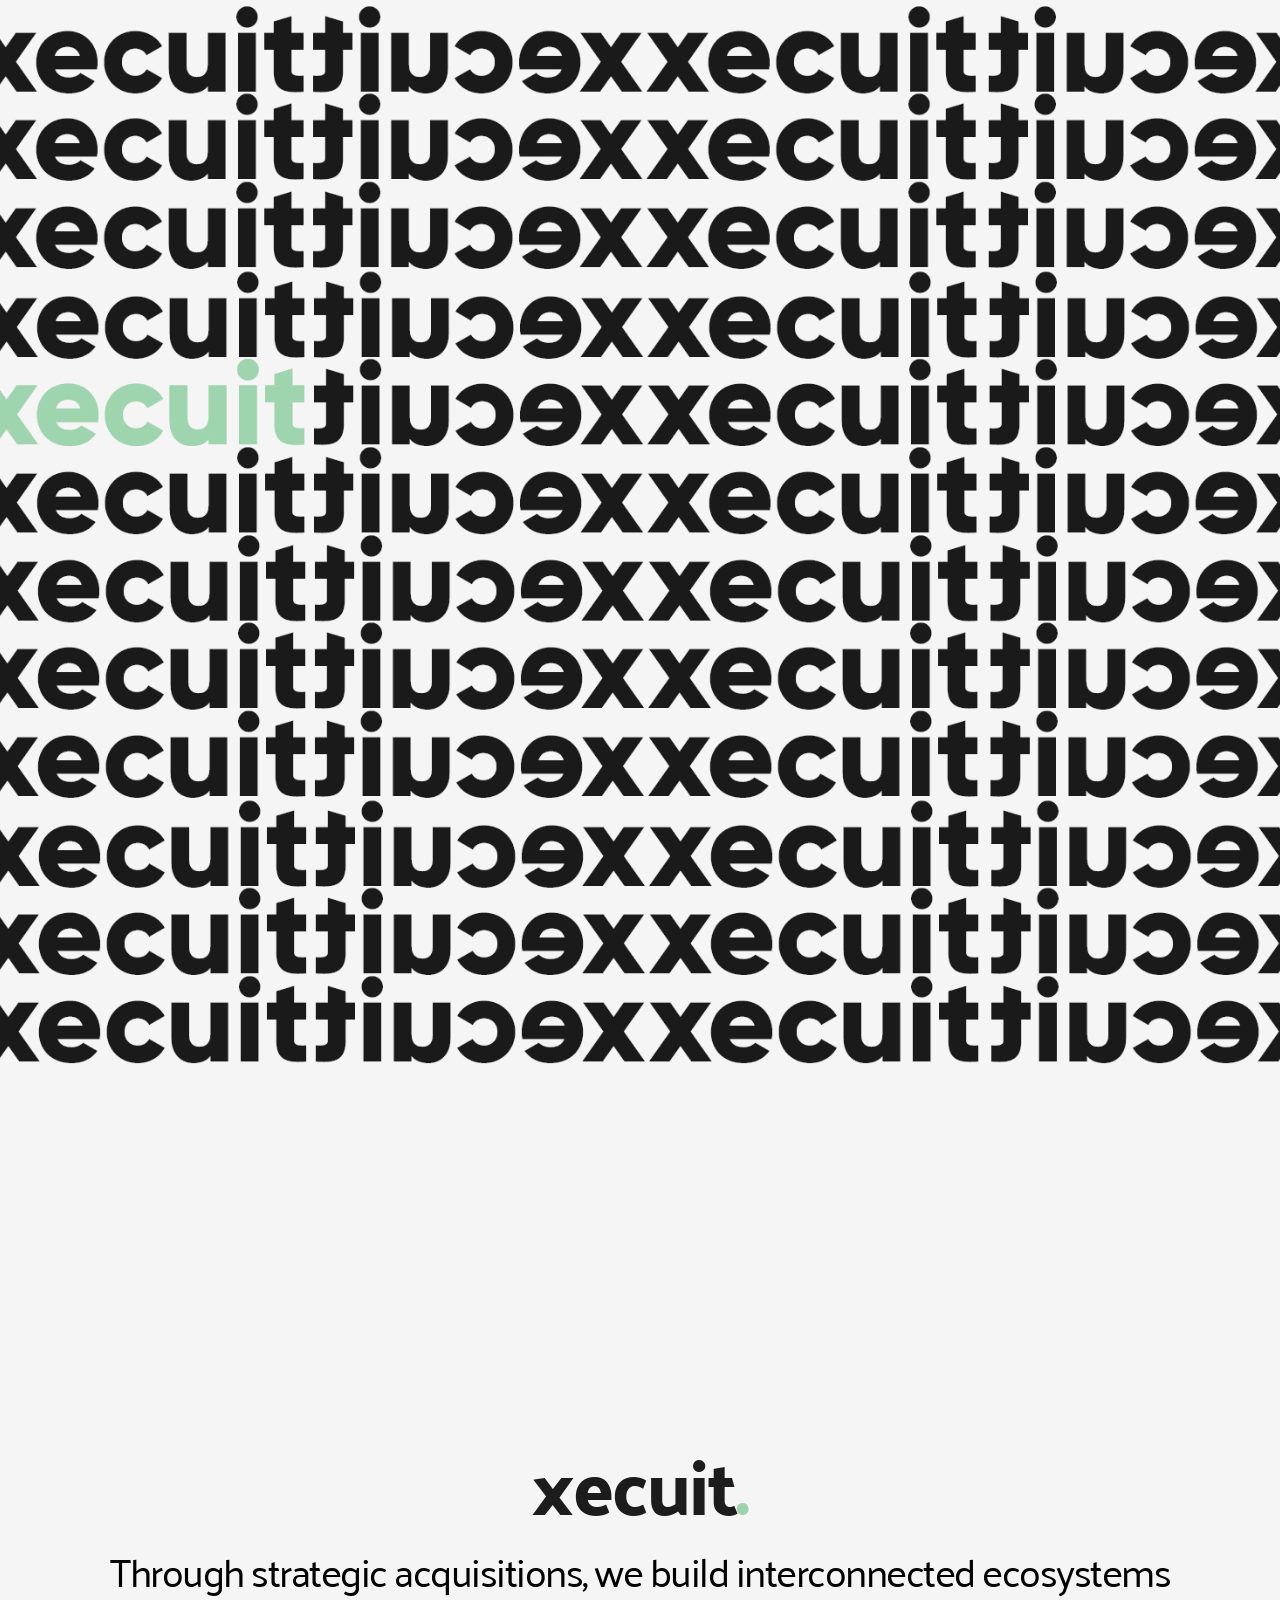
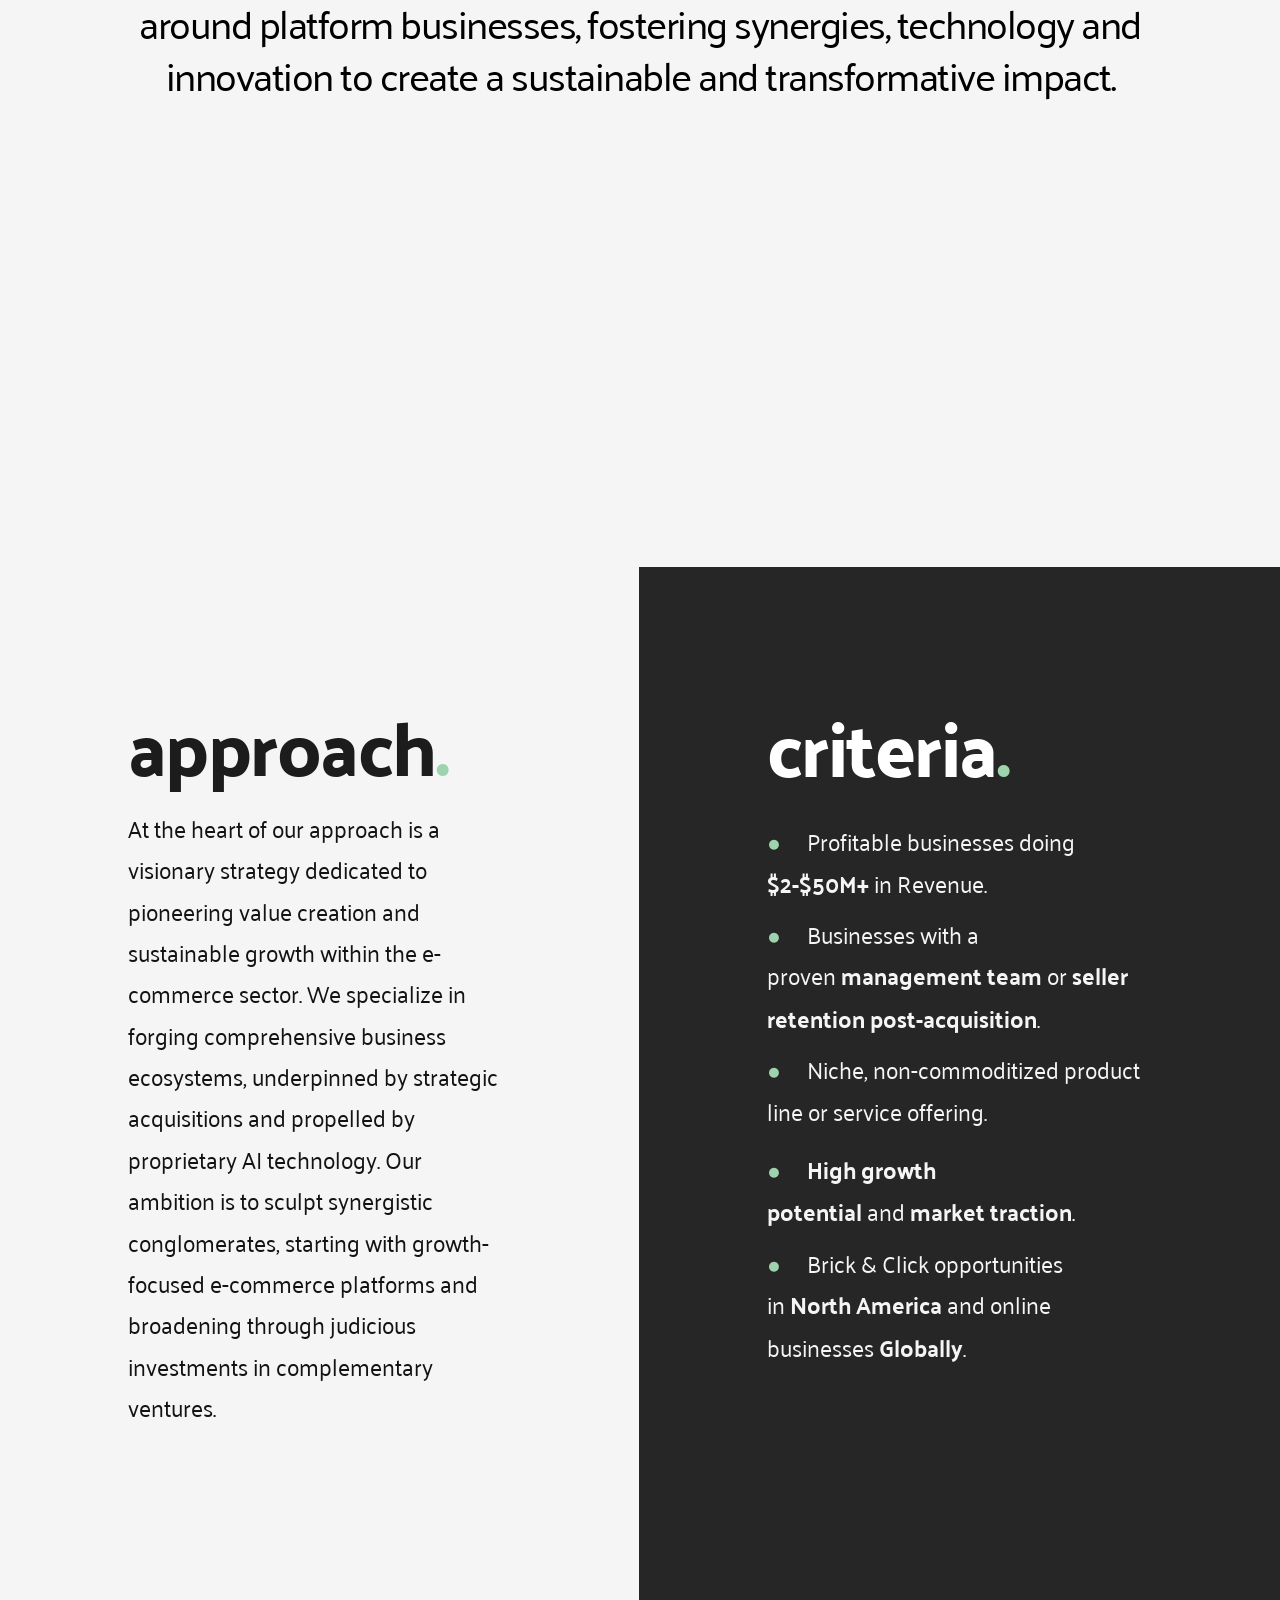
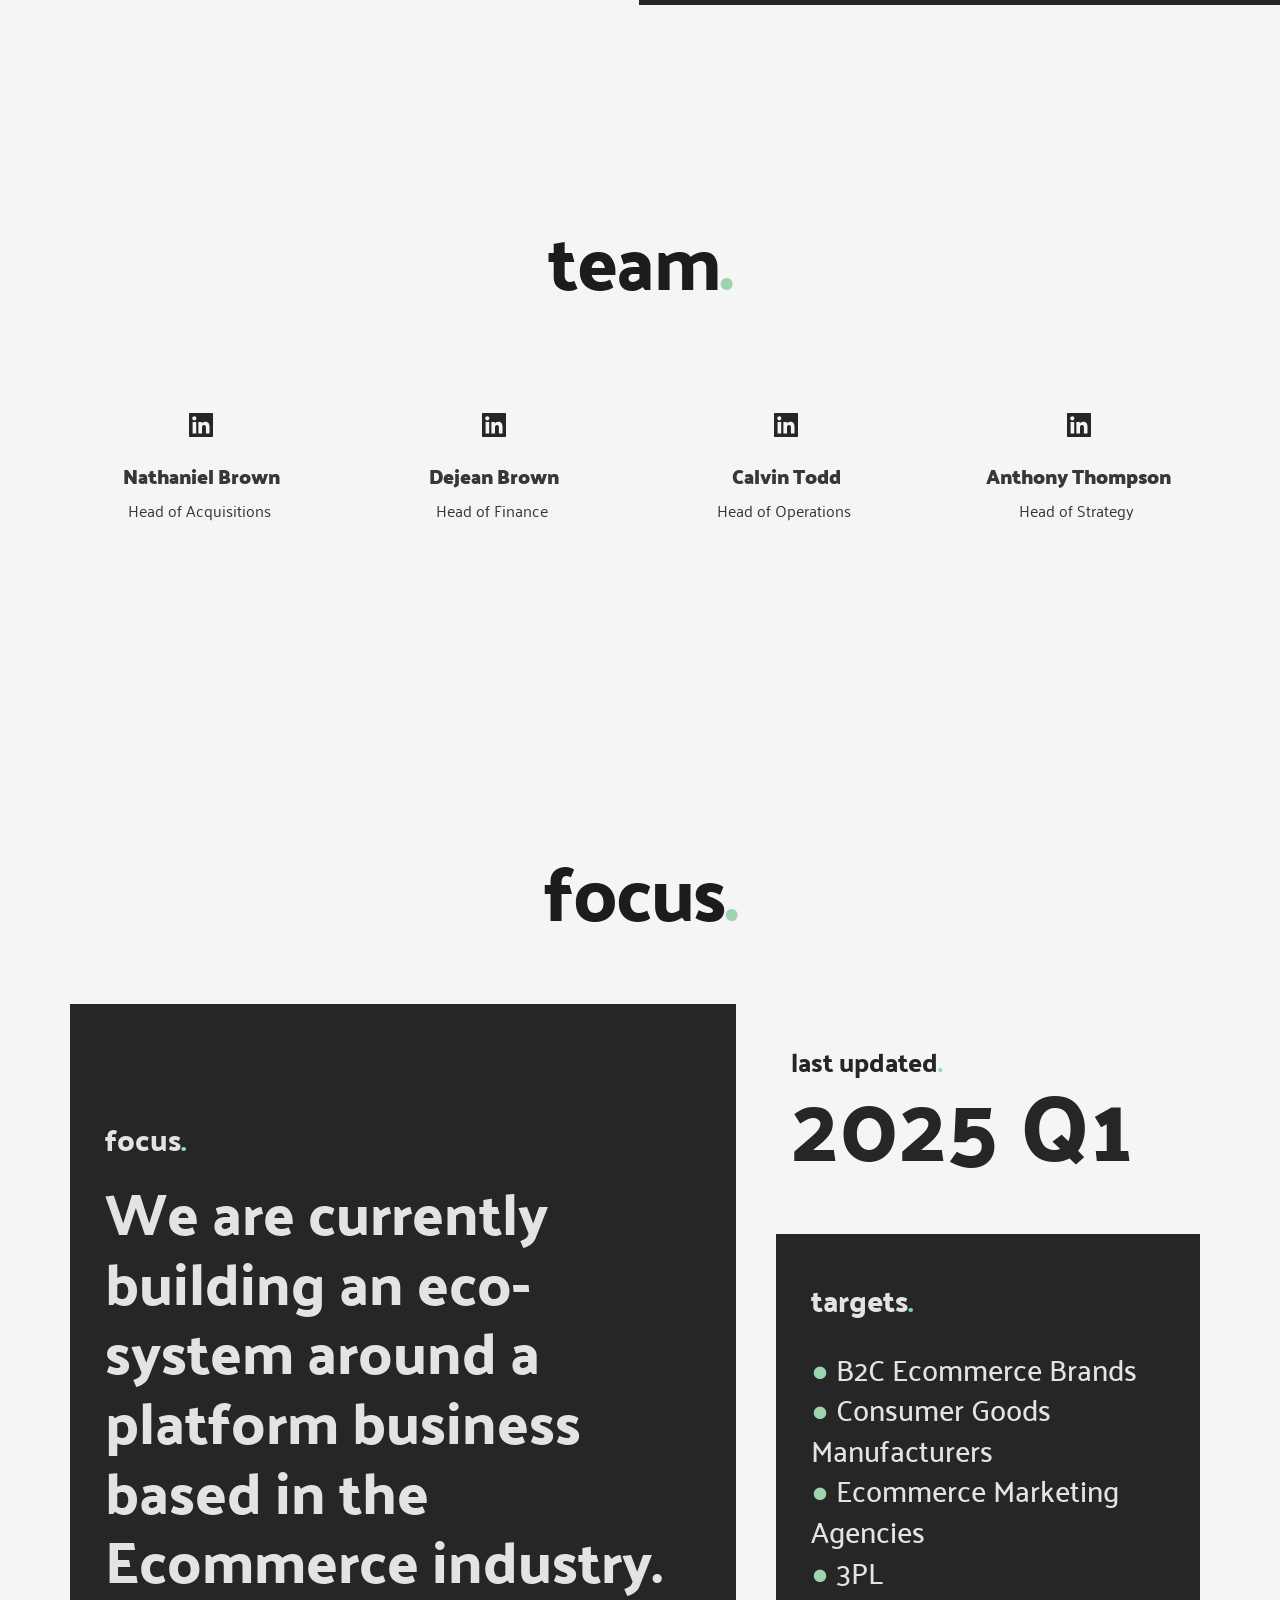
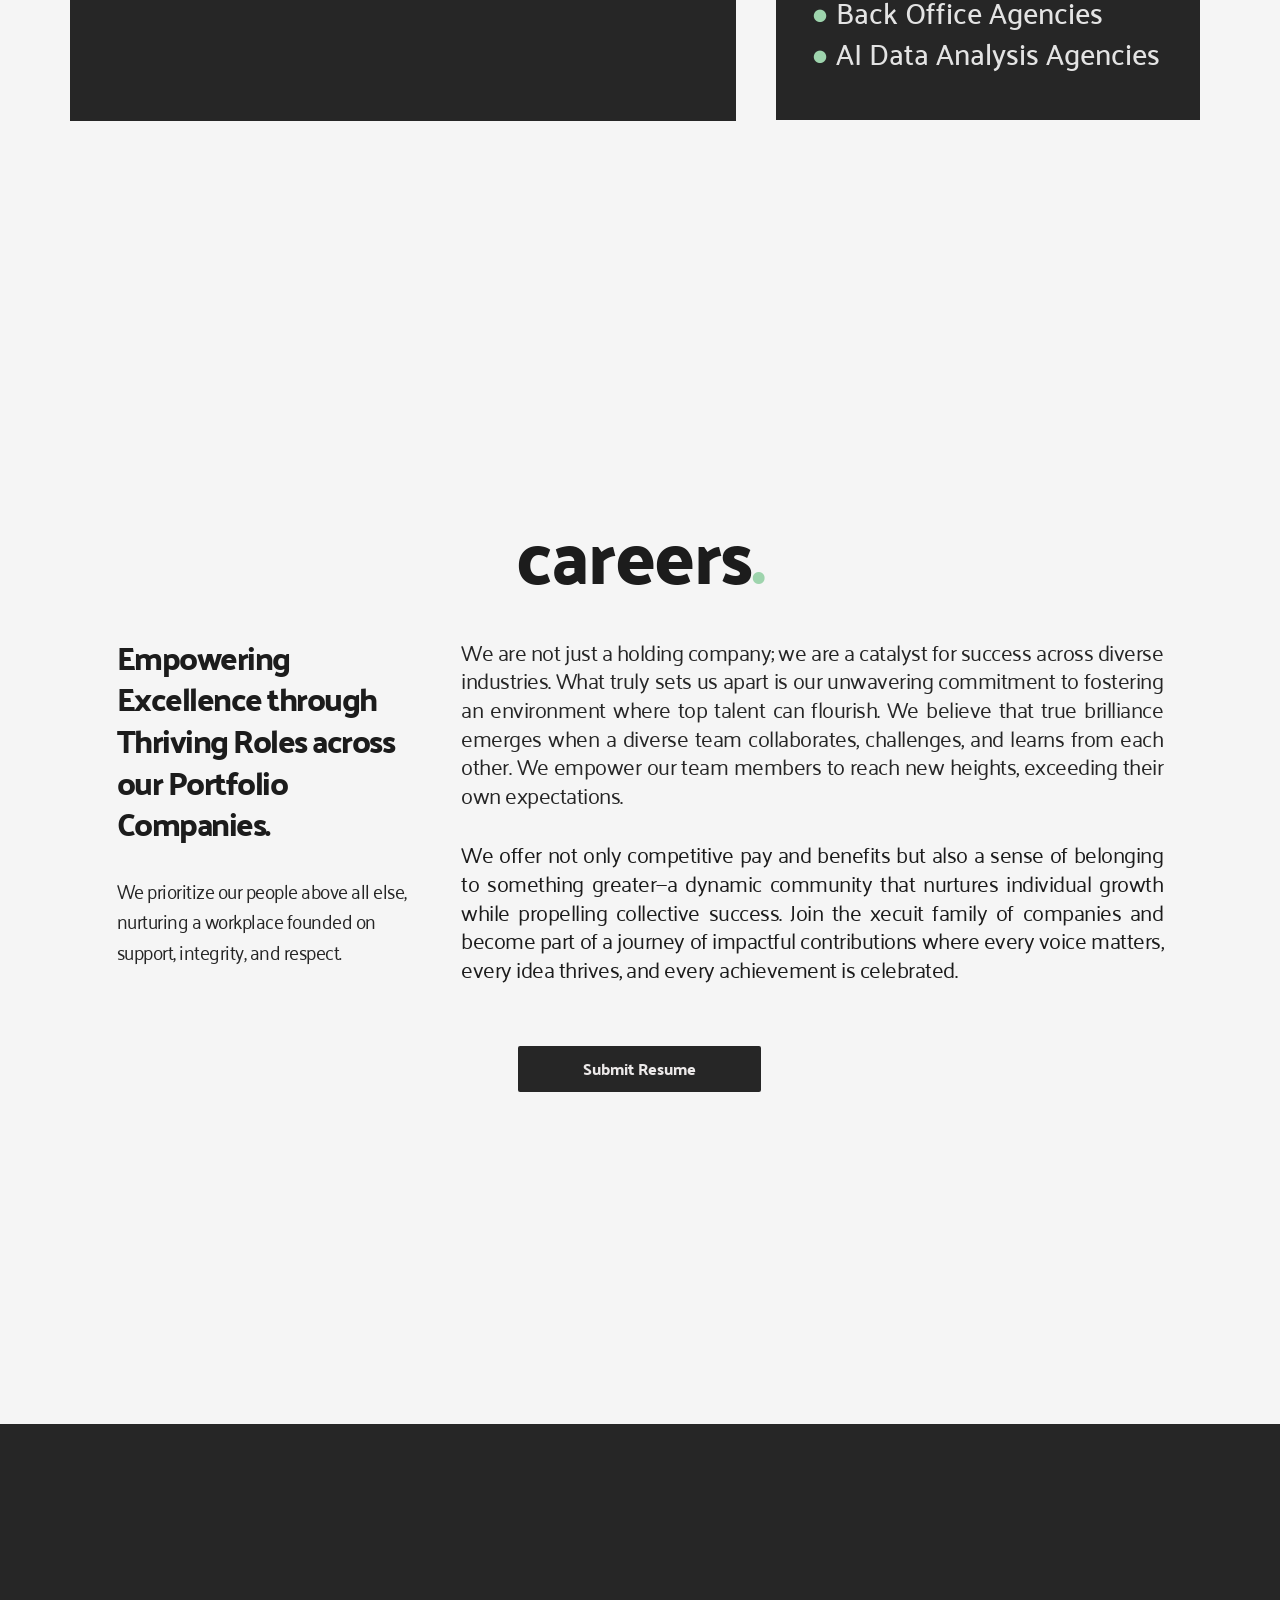
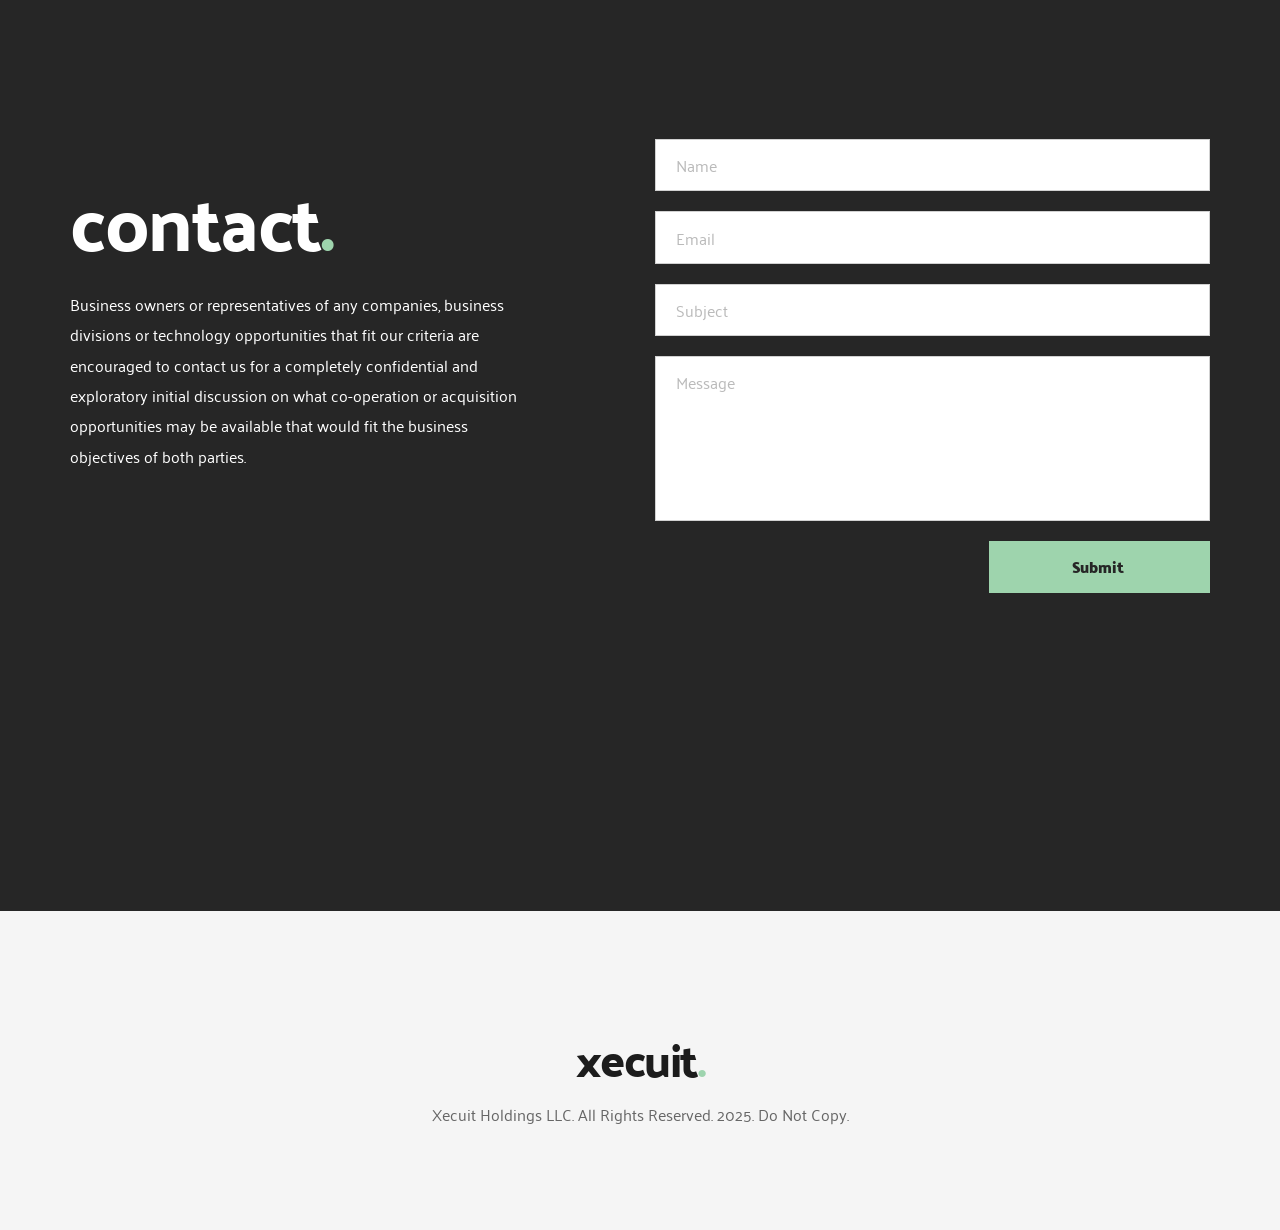
==== commit 96c6ebd6: "Xecuit" ====
--- a/index.html
+++ b/index.html
@@ -1,666 +1,666 @@
 <!DOCTYPE html><html lang=""><head><meta charset="utf-8" /><meta property="og:site_name" content="Xecuit" /><meta property="og:title" content="Home" /><meta name="twitter:title" content="Home" /><meta property="og:description" content="Through strategic acquisitions, we build interconnected ecosystems around platform businesses, fostering synergies and innovation to create a sustainable and transformative impact." /><meta name="twitter:description" content="Through strategic acquisitions, we build interconnected ecosystems around platform businesses, fostering synergies and innovation to create a sustainable and transformative impact." /><meta property="og:type" content="article" /><meta property="og:url" content="https://brizy-project-4639977-9dyhcl3fz.vercel.app" /><meta content="summary_large_image" name="twitter:card" /><title>Xecuit</title><meta name="description" content="Through strategic acquisitions, we build interconnected ecosystems around platform businesses, fostering synergies and innovation to create a sustainable and transformative impact." /><link rel="canonical" href="https://brizy-project-4639977-9dyhcl3fz.vercel.app" /><link rel="icon" href="https://cloud-1de12d.b-cdn.net/media/iW=32&iH=any/f8d17831a964112b183f51982bfb968f.png" sizes="32x32"/><link rel="icon" href="https://cloud-1de12d.b-cdn.net/media/iW=192&iH=any/f8d17831a964112b183f51982bfb968f.png" sizes="192x192"/><link rel="apple-touch-icon-precomposed" href="https://cloud-1de12d.b-cdn.net/media/iW=180&iH=any/f8d17831a964112b183f51982bfb968f.png"/><meta content="width=device-width,initial-scale=1" name="viewport" /><link class="brz-link brz-link-preview" href="assets/d52cf5be957ba78be421aa8a36beec85.css" rel="stylesheet"><link class="brz-link brz-link-preview-pro" href="assets/45a0eafa711e5f8433709ee1ec7a1960.css" rel="stylesheet"><style class="brz-style">.brz .css-1oezxit, .brz [data-css-1oezxit] {color: rgba(38,38,38,1);border-color: rgba(35,157,219,0);background-color: rgba(189,225,244,0);background-image: none;border-width: 0;border-style: solid;width: 24px;height: 24px;font-size: 24px;padding: 0px;border-radius: 0;stroke-width: 0;transition: all .5s ease-in-out;transition-property: background,border-radius,color,border-color,box-shadow;-webkit-transition: all .5s ease-in-out;-moz-transition: all .5s ease-in-out;-webkit-transition-property: background,border-radius,color,border-color,box-shadow;-moz-transition-property: background,border-radius,color,border-color,box-shadow;}
 @media (min-width: 991px) {.brz .css-1oezxit:hover, .brz [data-css-1oezxit]:hover {color: rgba(28,28,28,.8);border-color: rgba(35,157,219,0);background-color: rgba(189,225,244,0);background-image: none;}}
 @media (max-width: 991px) {.brz .css-1oezxit, .brz [data-css-1oezxit] {width: 24px;height: 24px;font-size: 24px;padding: 0px;border-radius: 0px;stroke-width: 0;}}
-@media (max-width: 767px) {.brz .css-1oezxit, .brz [data-css-1oezxit] {width: 24px;height: 24px;font-size: 24px;padding: 0px;border-radius: 0px;stroke-width: 0;}}</style><style class="brz-style">.brz .brz-css-ykdqi {z-index: auto;margin: 0;}
-.brz .brz-css-ykdqi .brz-section__content {min-height: auto;display: flex;}
-.brz .brz-css-ykdqi .brz-container {justify-content: center;}
-.brz .brz-css-ykdqi > .slick-slider > .brz-slick-slider__dots {color: rgba(0,0,0,1);}
-.brz .brz-css-ykdqi > .slick-slider > .brz-slick-slider__arrow {color: rgba(0,0,0,.7);}
-@media (min-width:991px) {.brz .brz-css-ykdqi {display: block;}}
-@media (min-width:991px) {.brz .brz-css-ykdqi > .slick-slider > .brz-slick-slider__arrow:hover {color: rgba(0,0,0,1);}}
-@media (max-width:991px) and (min-width:768px) {.brz .brz-css-ykdqi {z-index: auto;margin: 0;}
-	.brz .brz-css-ykdqi .brz-section__content {min-height: auto;display: flex;}
-	.brz .brz-css-ykdqi .brz-container {justify-content: center;}
-	.brz .brz-css-ykdqi > .slick-slider > .brz-slick-slider__dots {color: rgba(0,0,0,1);}
-	.brz .brz-css-ykdqi > .slick-slider > .brz-slick-slider__arrow {color: rgba(0,0,0,.7);}}
-@media (max-width:991px) and (min-width:768px) {.brz .brz-css-ykdqi {display: block;}}
-@media (max-width:767px) {.brz .brz-css-ykdqi {z-index: auto;margin: 0;}
-	.brz .brz-css-ykdqi .brz-section__content {min-height: auto;display: flex;}
-	.brz .brz-css-ykdqi .brz-container {justify-content: center;}
-	.brz .brz-css-ykdqi > .slick-slider > .brz-slick-slider__dots {color: rgba(0,0,0,1);}
-	.brz .brz-css-ykdqi > .slick-slider > .brz-slick-slider__arrow {color: rgba(0,0,0,.7);}}
-@media (max-width:767px) {.brz .brz-css-ykdqi {display: block;}}
-.brz .brz-css-vxqwc {padding: 75px 0px 75px 0px;}
-.brz .brz-css-vxqwc > .brz-bg {border: 0px solid rgba(102,115,141,0);border-radius: 0;}
-.brz .brz-css-vxqwc > .brz-bg > .brz-bg-image {background-image: none;display: block;}
-.brz .brz-css-vxqwc > .brz-bg > .brz-bg-image:after {content: "";background-image: none;}
-.brz .brz-css-vxqwc > .brz-bg > .brz-bg-color {background-color: rgba(0,0,0,0);background-image: none;}
-.brz .brz-css-vxqwc > .brz-bg > .brz-bg-map {display: none;}
-.brz .brz-css-vxqwc > .brz-bg > .brz-bg-video {display: none;}
-.brz .brz-css-vxqwc > .brz-bg > .brz-bg-shape__top {background-image: none;background-size: 100% 100px;height: 100px;transform: rotateX(0deg) rotateY(0deg);z-index: auto;}
-.brz .brz-css-vxqwc > .brz-bg > .brz-bg-shape__bottom {background-image: none;background-size: 100% 100px;height: 100px;transform: rotateX(-180deg) rotateY(-180deg);z-index: auto;}
-@media (min-width:991px) {.brz .brz-css-vxqwc > .brz-bg > .brz-bg-image {background-attachment: scroll;}}
-@media (max-width:991px) and (min-width:768px) {.brz .brz-css-vxqwc {padding: 50px 15px 50px 15px;}
-	.brz .brz-css-vxqwc > .brz-bg {border: 0px solid rgba(102,115,141,0);border-radius: 0;}
-	.brz .brz-css-vxqwc > .brz-bg > .brz-bg-image {background-image: none;display: block;}
-	.brz .brz-css-vxqwc > .brz-bg > .brz-bg-image:after {content: "";background-image: none;}
-	.brz .brz-css-vxqwc > .brz-bg > .brz-bg-color {background-color: rgba(0,0,0,0);background-image: none;}
-	.brz .brz-css-vxqwc > .brz-bg > .brz-bg-map {display: none;}
-	.brz .brz-css-vxqwc > .brz-bg > .brz-bg-video {display: none;}
-	.brz .brz-css-vxqwc > .brz-bg > .brz-bg-shape__top {background-image: none;background-size: 100% 100px;height: 100px;transform: rotateX(0deg) rotateY(0deg);z-index: auto;}
-	.brz .brz-css-vxqwc > .brz-bg > .brz-bg-shape__bottom {background-image: none;background-size: 100% 100px;height: 100px;transform: rotateX(-180deg) rotateY(-180deg);z-index: auto;}}
-@media (max-width:767px) {.brz .brz-css-vxqwc {padding: 25px 15px 25px 15px;}
-	.brz .brz-css-vxqwc > .brz-bg {border: 0px solid rgba(102,115,141,0);border-radius: 0;}
-	.brz .brz-css-vxqwc > .brz-bg > .brz-bg-image {background-image: none;display: block;}
-	.brz .brz-css-vxqwc > .brz-bg > .brz-bg-image:after {content: "";background-image: none;}
-	.brz .brz-css-vxqwc > .brz-bg > .brz-bg-color {background-color: rgba(0,0,0,0);background-image: none;}
-	.brz .brz-css-vxqwc > .brz-bg > .brz-bg-map {display: none;}
-	.brz .brz-css-vxqwc > .brz-bg > .brz-bg-video {display: none;}
-	.brz .brz-css-vxqwc > .brz-bg > .brz-bg-shape__top {background-image: none;background-size: 100% 100px;height: 100px;transform: rotateX(0deg) rotateY(0deg);z-index: auto;}
-	.brz .brz-css-vxqwc > .brz-bg > .brz-bg-shape__bottom {background-image: none;background-size: 100% 100px;height: 100px;transform: rotateX(-180deg) rotateY(-180deg);z-index: auto;}}
-.brz .brz-css-zabnh {border: 0px solid transparent;}
-@media (min-width:991px) {.brz .brz-css-zabnh {max-width: calc(1 * var(--brz-section-container-max-width,1170px));}}
-@media (max-width:991px) and (min-width:768px) {.brz .brz-css-zabnh {border: 0px solid transparent;}}
-@media (max-width:991px) and (min-width:768px) {.brz .brz-css-zabnh {max-width: 100%;}}
-@media (max-width:767px) {.brz .brz-css-zabnh {border: 0px solid transparent;}}
-@media (max-width:767px) {.brz .brz-css-zabnh {max-width: 100%;}}
-.brz .brz-css-dkqsb {padding: 0;margin: 10px 0px 10px 0px;justify-content: center;position: relative;}
-@media (min-width:991px) {.brz .brz-css-dkqsb {display: flex;z-index: auto;position: relative;}}
-@media (max-width:991px) and (min-width:768px) {.brz .brz-css-dkqsb {padding: 0;margin: 10px 0px 10px 0px;justify-content: center;position: relative;}}
-@media (max-width:991px) and (min-width:768px) {.brz .brz-css-dkqsb {display: flex;z-index: auto;position: relative;}}
-@media (max-width:767px) {.brz .brz-css-dkqsb {padding: 0;margin: 10px 0px 10px 0px;justify-content: center;position: relative;}}
-@media (max-width:767px) {.brz .brz-css-dkqsb {display: flex;z-index: auto;position: relative;}}
-.brz .brz-css-nvfol {height: 50px;}
-@media (max-width:991px) and (min-width:768px) {.brz .brz-css-nvfol {height: 50px;}}
-@media (max-width:767px) {.brz .brz-css-nvfol {height: 50px;}}
-.brz .brz-css-feqzy {width: 100%;}
-@media (max-width:991px) and (min-width:768px) {.brz .brz-css-feqzy {width: 100%;}}
-@media (max-width:767px) {.brz .brz-css-feqzy {width: 100%;}}
-.brz .brz-css-ixwbt {margin: 0;z-index: auto;align-items: flex-start;}
-.brz .brz-css-ixwbt > .brz-bg {border: 0px solid rgba(102,115,141,0);border-radius: 0;max-width: 100%;}
-.brz .brz-css-ixwbt > .brz-bg > .brz-bg-image {background-image: none;display: block;}
-.brz .brz-css-ixwbt > .brz-bg > .brz-bg-image:after {content: "";background-image: none;}
-.brz .brz-css-ixwbt > .brz-bg > .brz-bg-color {background-color: rgba(0,0,0,0);background-image: none;}
-.brz .brz-css-ixwbt > .brz-bg > .brz-bg-map {display: none;}
-.brz .brz-css-ixwbt > .brz-bg > .brz-bg-video {display: none;}
-.brz .brz-css-ixwbt > .brz-row {border: 0px solid transparent;}
-@media (min-width:991px) {.brz .brz-css-ixwbt {min-height: auto;display: flex;}
-	.brz .brz-css-ixwbt > .brz-bg {transition-duration: .5s;transition-property: filter,box-shadow,background,border-radius,border-color;}
-	.brz .brz-css-ixwbt > .brz-bg > .brz-bg-image {transition-duration: .5s;transition-property: filter,box-shadow,background,border-radius,border-color;}
-	.brz .brz-css-ixwbt > .brz-bg > .brz-bg-color {transition-duration: .5s;transition-property: filter,box-shadow,background,border-radius,border-color;}
-	.brz .brz-css-ixwbt > .brz-bg > .brz-bg-video {transition-duration: .5s;transition-property: filter,box-shadow,background,border-radius,border-color;}
-	.brz .brz-css-ixwbt > .brz-row {transition-duration: .5s;transition-property: filter,box-shadow,background,border-radius,border-color;}}
-@media (max-width:991px) and (min-width:768px) {.brz .brz-css-ixwbt {margin: 0;z-index: auto;align-items: flex-start;}
-	.brz .brz-css-ixwbt > .brz-bg {border: 0px solid rgba(102,115,141,0);border-radius: 0;max-width: 100%;}
-	.brz .brz-css-ixwbt > .brz-bg > .brz-bg-image {background-image: none;display: block;}
-	.brz .brz-css-ixwbt > .brz-bg > .brz-bg-image:after {content: "";background-image: none;}
-	.brz .brz-css-ixwbt > .brz-bg > .brz-bg-color {background-color: rgba(0,0,0,0);background-image: none;}
-	.brz .brz-css-ixwbt > .brz-bg > .brz-bg-map {display: none;}
-	.brz .brz-css-ixwbt > .brz-bg > .brz-bg-video {display: none;}
-	.brz .brz-css-ixwbt > .brz-row {border: 0px solid transparent;}}
-@media (max-width:991px) and (min-width:768px) {.brz .brz-css-ixwbt {min-height: auto;display: flex;}
-	.brz .brz-css-ixwbt > .brz-bg {transition-duration: .5s;transition-property: filter,box-shadow,background,border-radius,border-color;}
-	.brz .brz-css-ixwbt > .brz-bg > .brz-bg-image {transition-duration: .5s;transition-property: filter,box-shadow,background,border-radius,border-color;}
-	.brz .brz-css-ixwbt > .brz-bg > .brz-bg-color {transition-duration: .5s;transition-property: filter,box-shadow,background,border-radius,border-color;}
-	.brz .brz-css-ixwbt > .brz-bg > .brz-bg-video {transition-duration: .5s;transition-property: filter,box-shadow,background,border-radius,border-color;}
-	.brz .brz-css-ixwbt > .brz-row {flex-direction: row;flex-wrap: wrap;justify-content: flex-start;transition-duration: .5s;transition-property: filter,box-shadow,background,border-radius,border-color;}}
-@media (max-width:767px) {.brz .brz-css-ixwbt {margin: 0;z-index: auto;align-items: flex-start;}
-	.brz .brz-css-ixwbt > .brz-bg {border: 0px solid rgba(102,115,141,0);border-radius: 0;max-width: 100%;}
-	.brz .brz-css-ixwbt > .brz-bg > .brz-bg-image {background-image: none;display: block;}
-	.brz .brz-css-ixwbt > .brz-bg > .brz-bg-image:after {content: "";background-image: none;}
-	.brz .brz-css-ixwbt > .brz-bg > .brz-bg-color {background-color: rgba(0,0,0,0);background-image: none;}
-	.brz .brz-css-ixwbt > .brz-bg > .brz-bg-map {display: none;}
-	.brz .brz-css-ixwbt > .brz-bg > .brz-bg-video {display: none;}
-	.brz .brz-css-ixwbt > .brz-row {border: 0px solid transparent;}}
-@media (max-width:767px) {.brz .brz-css-ixwbt {min-height: auto;display: flex;}
-	.brz .brz-css-ixwbt > .brz-bg {transition-duration: .5s;transition-property: filter,box-shadow,background,border-radius,border-color;}
-	.brz .brz-css-ixwbt > .brz-bg > .brz-bg-image {transition-duration: .5s;transition-property: filter,box-shadow,background,border-radius,border-color;}
-	.brz .brz-css-ixwbt > .brz-bg > .brz-bg-color {transition-duration: .5s;transition-property: filter,box-shadow,background,border-radius,border-color;}
-	.brz .brz-css-ixwbt > .brz-bg > .brz-bg-video {transition-duration: .5s;transition-property: filter,box-shadow,background,border-radius,border-color;}
-	.brz .brz-css-ixwbt > .brz-row {flex-direction: row;flex-wrap: wrap;justify-content: flex-start;transition-duration: .5s;transition-property: filter,box-shadow,background,border-radius,border-color;}}
-.brz .brz-css-bgqqv {padding: 10px;max-width: 100%;}
-@media (max-width:991px) and (min-width:768px) {.brz .brz-css-bgqqv {padding: 0;max-width: 100%;}}
-@media (max-width:767px) {.brz .brz-css-bgqqv {padding: 0;max-width: 100%;}}
-.brz .brz-css-zygju {z-index: auto;flex: 1 1 50%;max-width: 50%;justify-content: flex-start;}
-.brz .brz-css-zygju > .brz-bg {border: 0px solid rgba(102,115,141,0);border-radius: 0;margin: 0;}
-.brz .brz-css-zygju > .brz-bg > .brz-bg-image {background-image: none;}
-.brz .brz-css-zygju > .brz-bg > .brz-bg-image:after {content: "";background-image: none;}
-.brz .brz-css-zygju > .brz-bg > .brz-bg-color {background-color: rgba(0,0,0,0);background-image: none;}
-@media (min-width:991px) {.brz .brz-css-zygju > .brz-bg {transition-duration: .5s;transition-property: filter,box-shadow,background,border-radius,border-color;}
-	.brz .brz-css-zygju > .brz-bg > .brz-bg-image {transition-duration: .5s;transition-property: filter,box-shadow,background,border-radius,border-color;}
-	.brz .brz-css-zygju > .brz-bg > .brz-bg-color {transition-duration: .5s;transition-property: filter,box-shadow,background,border-radius,border-color;}}
-@media (max-width:991px) and (min-width:768px) {.brz .brz-css-zygju {z-index: auto;flex: 1 1 50%;max-width: 50%;justify-content: flex-start;}
-	.brz .brz-css-zygju > .brz-bg {border: 0px solid rgba(102,115,141,0);border-radius: 0;margin: 0;}
-	.brz .brz-css-zygju > .brz-bg > .brz-bg-image {background-image: none;}
-	.brz .brz-css-zygju > .brz-bg > .brz-bg-image:after {content: "";background-image: none;}
-	.brz .brz-css-zygju > .brz-bg > .brz-bg-color {background-color: rgba(0,0,0,0);background-image: none;}}
-@media (max-width:991px) and (min-width:768px) {.brz .brz-css-zygju > .brz-bg {transition-duration: .5s;transition-property: filter,box-shadow,background,border-radius,border-color;}
-	.brz .brz-css-zygju > .brz-bg > .brz-bg-image {transition-duration: .5s;transition-property: filter,box-shadow,background,border-radius,border-color;}
-	.brz .brz-css-zygju > .brz-bg > .brz-bg-color {transition-duration: .5s;transition-property: filter,box-shadow,background,border-radius,border-color;}}
-@media (max-width:767px) {.brz .brz-css-zygju {z-index: auto;flex: 1 1 100%;max-width: 100%;justify-content: flex-start;}
-	.brz .brz-css-zygju > .brz-bg {border: 0px solid rgba(102,115,141,0);border-radius: 0;margin: 10px 0px 10px 0px;}
-	.brz .brz-css-zygju > .brz-bg > .brz-bg-image {background-image: none;}
-	.brz .brz-css-zygju > .brz-bg > .brz-bg-image:after {content: "";background-image: none;}
-	.brz .brz-css-zygju > .brz-bg > .brz-bg-color {background-color: rgba(0,0,0,0);background-image: none;}}
-@media (max-width:767px) {.brz .brz-css-zygju > .brz-bg {transition-duration: .5s;transition-property: filter,box-shadow,background,border-radius,border-color;}
-	.brz .brz-css-zygju > .brz-bg > .brz-bg-image {transition-duration: .5s;transition-property: filter,box-shadow,background,border-radius,border-color;}
-	.brz .brz-css-zygju > .brz-bg > .brz-bg-color {transition-duration: .5s;transition-property: filter,box-shadow,background,border-radius,border-color;}}
-.brz .brz-css-lweay {z-index: auto;margin: 0;border: 0px solid transparent;padding: 5px 15px 5px 15px;}
-@media (min-width:991px) {.brz .brz-css-lweay {display: flex;transition-duration: .5s;transition-property: filter,box-shadow,background,border-radius,border-color;}}
-@media (max-width:991px) and (min-width:768px) {.brz .brz-css-lweay {z-index: auto;margin: 0;border: 0px solid transparent;padding: 5px 15px 5px 15px;}}
-@media (max-width:991px) and (min-width:768px) {.brz .brz-css-lweay {display: flex;transition-duration: .5s;transition-property: filter,box-shadow,background,border-radius,border-color;}}
-@media (max-width:767px) {.brz .brz-css-lweay {z-index: auto;margin: 10px 0px 10px 0px;border: 0px solid transparent;padding: 0;}}
-@media (max-width:767px) {.brz .brz-css-lweay {display: flex;transition-duration: .5s;transition-property: filter,box-shadow,background,border-radius,border-color;}}
-.brz .brz-css-fikbc {width: 100%;}
-.brz .brz-css-fikbc:before {border: 0px solid rgba(220,222,225,1);border-radius: 0;}
-.brz .brz-css-fikbc .brz-shortcode__placeholder {border-radius: 0;}
-@media (min-width:991px) {.brz .brz-css-fikbc:before {transition-duration: .5s;transition-property: filter,box-shadow,background,border-radius,border-color;}
-	.brz .brz-css-fikbc .brz-shortcode__placeholder {transition-duration: .5s;transition-property: filter,box-shadow,background,border-radius,border-color;}}
-@media (max-width:991px) and (min-width:768px) {.brz .brz-css-fikbc {width: 100%;}
-	.brz .brz-css-fikbc:before {border: 0px solid rgba(220,222,225,1);border-radius: 0;}
-	.brz .brz-css-fikbc .brz-shortcode__placeholder {border-radius: 0;}}
-@media (max-width:991px) and (min-width:768px) {.brz .brz-css-fikbc:before {transition-duration: .5s;transition-property: filter,box-shadow,background,border-radius,border-color;}
-	.brz .brz-css-fikbc .brz-shortcode__placeholder {transition-duration: .5s;transition-property: filter,box-shadow,background,border-radius,border-color;}}
-@media (max-width:767px) {.brz .brz-css-fikbc {width: 100%;}
-	.brz .brz-css-fikbc:before {border: 0px solid rgba(220,222,225,1);border-radius: 0;}
-	.brz .brz-css-fikbc .brz-shortcode__placeholder {border-radius: 0;}}
-@media (max-width:767px) {.brz .brz-css-fikbc:before {transition-duration: .5s;transition-property: filter,box-shadow,background,border-radius,border-color;}
-	.brz .brz-css-fikbc .brz-shortcode__placeholder {transition-duration: .5s;transition-property: filter,box-shadow,background,border-radius,border-color;}}
-.brz .brz-css-serfq {z-index: auto;position: relative;margin: 10px 0px 10px 0px;}
-@media (min-width:991px) {.brz .brz-css-serfq {display: flex;position: relative;}}
-@media (max-width:991px) and (min-width:768px) {.brz .brz-css-serfq {z-index: auto;position: relative;margin: 10px 0px 10px 0px;}}
-@media (max-width:991px) and (min-width:768px) {.brz .brz-css-serfq {display: flex;position: relative;}}
-@media (max-width:767px) {.brz .brz-css-serfq {z-index: auto;position: relative;margin: 10px 0px 10px 0px;}}
-@media (max-width:767px) {.brz .brz-css-serfq {display: flex;position: relative;}}
-.brz .brz-css-dqqyq {justify-content: center;padding: 0;margin: 0px -5px -20px -5px;}
-@media (max-width:991px) and (min-width:768px) {.brz .brz-css-dqqyq {justify-content: center;padding: 0;margin: 0px -5px -20px -5px;}}
-@media (max-width:767px) {.brz .brz-css-dqqyq {justify-content: center;padding: 0;margin: 0px -5px -20px -5px;}}
-.brz .brz-css-payrx {padding: 0px 5px 20px 5px;}
-@media (max-width:991px) and (min-width:768px) {.brz .brz-css-payrx {padding: 0px 5px 20px 5px;}}
-@media (max-width:767px) {.brz .brz-css-payrx {padding: 0px 5px 20px 5px;}}
-.brz .brz-css-xpwlv.brz-btn {display: flex;align-items: center;justify-content: center;font-family: Overpass,sans-serif;font-weight: 700;font-size: 15px;line-height: 1.6;letter-spacing: 0px;color: rgba(255,255,255,1);border: 2px solid rgba(5,202,182,0);border-radius: 2px;background-color: rgba(5,202,182,1);background-image: none;padding: 14px 42px 14px 42px;flex-flow: row-reverse nowrap;}
-.brz .brz-css-xpwlv.brz-btn.brz-btn-submit {color: rgba(255,255,255,1);background-color: rgba(5,202,182,1);}
-.brz .brz-css-xpwlv .brz-btn--story-container {border: 2px solid rgba(5,202,182,0);flex-flow: row-reverse nowrap;border-radius: 2px;}
-@media (min-width:991px) {.brz .brz-css-xpwlv.brz-btn {transition-duration: .5s;transition-property: color,box-shadow,background,border-color;}}
-@media (min-width:991px) {.brz .brz-css-xpwlv.brz-btn:hover {background-color: rgba(5,202,182,.8);}
-	.brz .brz-css-xpwlv.brz-btn.brz-btn-submit:hover {background-color: rgba(5,202,182,.8);}}
-@media (max-width:991px) and (min-width:768px) {.brz .brz-css-xpwlv.brz-btn {display: flex;align-items: center;justify-content: center;font-family: Overpass,sans-serif;font-weight: 700;font-size: 17px;line-height: 1.6;letter-spacing: 0px;color: rgba(255,255,255,1);border: 2px solid rgba(5,202,182,0);border-radius: 2px;background-color: rgba(5,202,182,1);background-image: none;padding: 11px 26px 11px 26px;flex-flow: row-reverse nowrap;}
-	.brz .brz-css-xpwlv.brz-btn.brz-btn-submit {color: rgba(255,255,255,1);background-color: rgba(5,202,182,1);}
-	.brz .brz-css-xpwlv .brz-btn--story-container {border: 2px solid rgba(5,202,182,0);flex-flow: row-reverse nowrap;border-radius: 2px;}}
-@media (max-width:991px) and (min-width:768px) {.brz .brz-css-xpwlv.brz-btn {transition-duration: .5s;transition-property: color,box-shadow,background,border-color;}}
-@media (max-width:767px) {.brz .brz-css-xpwlv.brz-btn {display: flex;align-items: center;justify-content: center;font-family: Overpass,sans-serif;font-weight: 700;font-size: 15px;line-height: 1.6;letter-spacing: 0px;color: rgba(255,255,255,1);border: 2px solid rgba(5,202,182,0);border-radius: 2px;background-color: rgba(5,202,182,1);background-image: none;padding: 11px 26px 11px 26px;flex-flow: row-reverse nowrap;}
-	.brz .brz-css-xpwlv.brz-btn.brz-btn-submit {color: rgba(255,255,255,1);background-color: rgba(5,202,182,1);}
-	.brz .brz-css-xpwlv .brz-btn--story-container {border: 2px solid rgba(5,202,182,0);flex-flow: row-reverse nowrap;border-radius: 2px;}}
-@media (max-width:767px) {.brz .brz-css-xpwlv.brz-btn {transition-duration: .5s;transition-property: color,box-shadow,background,border-color;}}
-.brz .brz-css-ddqhj .brz-form {margin: -0px -7.5px -15px -7.5px;}
-.brz .brz-css-ddqhj .brz-forms2__item {padding: 0px 7.5px 15px 7.5px;}
-.brz .brz-css-ddqhj .brz-forms2__item-button {margin-right: auto;margin-left: 0;max-width: 100%;flex-basis: 100%;}
-.brz .brz-css-ddqhj .brz-forms2-story .brz-btn:before {content: "";padding-top: 15%;}
-@media (max-width:991px) and (min-width:768px) {.brz .brz-css-ddqhj .brz-form {margin: -0px -7.5px -15px -7.5px;}
-	.brz .brz-css-ddqhj .brz-forms2__item {padding: 0px 7.5px 15px 7.5px;}
-	.brz .brz-css-ddqhj .brz-forms2__item-button {margin-right: auto;margin-left: 0;max-width: 100%;flex-basis: 100%;}
-	.brz .brz-css-ddqhj .brz-forms2-story .brz-btn:before {content: "";padding-top: 15%;}}
-@media (max-width:767px) {.brz .brz-css-ddqhj .brz-form {margin: -0px -7.5px -15px -7.5px;}
-	.brz .brz-css-ddqhj .brz-forms2__item {padding: 0px 7.5px 15px 7.5px;}
-	.brz .brz-css-ddqhj .brz-forms2__item-button {margin-right: auto;margin-left: 0;max-width: 100%;flex-basis: 100%;}
-	.brz .brz-css-ddqhj .brz-forms2-story .brz-btn:before {content: "";padding-top: 15%;}}
-.brz .brz-css-wwpap {color: rgba(115,119,127,.7);font-family: Lato,sans-serif;font-size: 18px;font-weight: 400;letter-spacing: 0px;}
-.brz .brz-css-wwpap .brz-forms2__field-label {color: rgba(115,119,127,.7);font-family: Lato,sans-serif;font-size: 16px;font-weight: 400;letter-spacing: 0px;text-align: left;line-height: 1.5;}
-.brz .brz-css-wwpap .brz-forms2__field-label {padding: 0px 0px 5px 0px;}
-.brz .brz-css-wwpap .brz-forms2__field:not(.brz-forms2__radio):not(.brz-forms2__checkbox) {color: rgba(115,119,127,.7);background-color: rgba(255,255,255,1);border: 1px solid rgba(220,222,225,1);border-radius: 0;min-height: 57px;}
-.brz .brz-css-wwpap.brz-forms2__item--error .brz-forms2__field:not(.brz-forms2__radio):not(.brz-forms2__checkbox) {border-color: #f00;}
-.brz .brz-css-wwpap .brz-forms2__field:not(.brz-forms2__radio):not(.brz-forms2__checkbox):not(.brz-forms2__field-select) {padding: 14px 24px 14px 24px;}
-.brz .brz-css-wwpap .brz-forms2__field-paragraph {line-height: 1.5;}
-.brz .brz-css-wwpap .brz-forms2__radio {color: rgba(115,119,127,.7);font-family: Lato,sans-serif;font-size: 16px;line-height: 1.5;font-weight: 400;letter-spacing: 0px;}
-.brz .brz-css-wwpap .brz-forms2__checkbox {color: rgba(115,119,127,.7);font-family: Lato,sans-serif;font-size: 16px;line-height: 1.5;font-weight: 400;letter-spacing: 0px;}
-.brz .brz-css-wwpap .brz-forms2__select-item__input {color: rgba(115,119,127,.7);}
-.brz .brz-css-wwpap .form-alert {font-family: Lato,sans-serif;}
-@media (min-width:991px) {.brz .brz-css-wwpap .brz-forms2__field:not(.brz-forms2__radio):not(.brz-forms2__checkbox) {transition-duration: .5s;}
-	.brz .brz-css-wwpap .brz-forms2__radio {transition-duration: .5s;}
-	.brz .brz-css-wwpap .brz-forms2__checkbox {transition-duration: .5s;}
-	.brz .brz-css-wwpap .brz-forms2__select-item__input {transition-duration: .5s;}}
-@media (max-width:991px) and (min-width:768px) {.brz .brz-css-wwpap {color: rgba(115,119,127,.7);font-family: Lato,sans-serif;font-size: 14px;font-weight: 400;letter-spacing: 0px;}
-	.brz .brz-css-wwpap .brz-forms2__field-label {color: rgba(115,119,127,.7);font-family: Lato,sans-serif;font-size: 14px;font-weight: 400;letter-spacing: 0px;text-align: left;line-height: 1.5;}
-	.brz .brz-css-wwpap .brz-forms2__field-label {padding: 0px 0px 5px 0px;}
-	.brz .brz-css-wwpap .brz-forms2__field:not(.brz-forms2__radio):not(.brz-forms2__checkbox) {color: rgba(115,119,127,.7);background-color: rgba(255,255,255,1);border: 1px solid rgba(220,222,225,1);border-radius: 0;min-height: 51px;}
-	.brz .brz-css-wwpap.brz-forms2__item--error .brz-forms2__field:not(.brz-forms2__radio):not(.brz-forms2__checkbox) {border-color: #f00;}
-	.brz .brz-css-wwpap .brz-forms2__field:not(.brz-forms2__radio):not(.brz-forms2__checkbox):not(.brz-forms2__field-select) {padding: 14px 24px 14px 24px;}
-	.brz .brz-css-wwpap .brz-forms2__field-paragraph {line-height: 1.5;}
-	.brz .brz-css-wwpap .brz-forms2__radio {color: rgba(115,119,127,.7);font-family: Lato,sans-serif;font-size: 14px;line-height: 1.5;font-weight: 400;letter-spacing: 0px;}
-	.brz .brz-css-wwpap .brz-forms2__checkbox {color: rgba(115,119,127,.7);font-family: Lato,sans-serif;font-size: 14px;line-height: 1.5;font-weight: 400;letter-spacing: 0px;}
-	.brz .brz-css-wwpap .brz-forms2__select-item__input {color: rgba(115,119,127,.7);}
-	.brz .brz-css-wwpap .form-alert {font-family: Lato,sans-serif;}}
-@media (max-width:991px) and (min-width:768px) {.brz .brz-css-wwpap .brz-forms2__field:not(.brz-forms2__radio):not(.brz-forms2__checkbox) {transition-duration: .5s;}
-	.brz .brz-css-wwpap .brz-forms2__radio {transition-duration: .5s;}
-	.brz .brz-css-wwpap .brz-forms2__checkbox {transition-duration: .5s;}
-	.brz .brz-css-wwpap .brz-forms2__select-item__input {transition-duration: .5s;}}
-@media (max-width:767px) {.brz .brz-css-wwpap {color: rgba(115,119,127,.7);font-family: Lato,sans-serif;font-size: 14px;font-weight: 400;letter-spacing: 0px;}
-	.brz .brz-css-wwpap .brz-forms2__field-label {color: rgba(115,119,127,.7);font-family: Lato,sans-serif;font-size: 14px;font-weight: 400;letter-spacing: 0px;text-align: left;line-height: 1.5;}
-	.brz .brz-css-wwpap .brz-forms2__field-label {padding: 0px 0px 5px 0px;}
-	.brz .brz-css-wwpap .brz-forms2__field:not(.brz-forms2__radio):not(.brz-forms2__checkbox) {color: rgba(115,119,127,.7);background-color: rgba(255,255,255,1);border: 1px solid rgba(220,222,225,1);border-radius: 0;min-height: 43px;}
-	.brz .brz-css-wwpap.brz-forms2__item--error .brz-forms2__field:not(.brz-forms2__radio):not(.brz-forms2__checkbox) {border-color: #f00;}
-	.brz .brz-css-wwpap .brz-forms2__field:not(.brz-forms2__radio):not(.brz-forms2__checkbox):not(.brz-forms2__field-select) {padding: 10px 20px 10px 20px;}
-	.brz .brz-css-wwpap .brz-forms2__field-paragraph {line-height: 1.5;}
-	.brz .brz-css-wwpap .brz-forms2__radio {color: rgba(115,119,127,.7);font-family: Lato,sans-serif;font-size: 14px;line-height: 1.5;font-weight: 400;letter-spacing: 0px;}
-	.brz .brz-css-wwpap .brz-forms2__checkbox {color: rgba(115,119,127,.7);font-family: Lato,sans-serif;font-size: 14px;line-height: 1.5;font-weight: 400;letter-spacing: 0px;}
-	.brz .brz-css-wwpap .brz-forms2__select-item__input {color: rgba(115,119,127,.7);}
-	.brz .brz-css-wwpap .form-alert {font-family: Lato,sans-serif;}}
-@media (max-width:767px) {.brz .brz-css-wwpap .brz-forms2__field:not(.brz-forms2__radio):not(.brz-forms2__checkbox) {transition-duration: .5s;}
-	.brz .brz-css-wwpap .brz-forms2__radio {transition-duration: .5s;}
-	.brz .brz-css-wwpap .brz-forms2__checkbox {transition-duration: .5s;}
-	.brz .brz-css-wwpap .brz-forms2__select-item__input {transition-duration: .5s;}}
-.brz .brz-css-pqikg .select2-results__options {font-family: Lato,sans-serif;font-size: 18px;line-height: 1.5;font-weight: 400;letter-spacing: 0px;color: rgba(115,119,127,.7);background-color: rgba(255,255,255,1);border-radius: 0;}
-.brz .brz-css-pqikg .select2-results__option {border-bottom: 1px solid rgba(220,222,225,1);}
-.brz .brz-css-pqikg .select2-selection--single {padding: 14px 24px 14px 24px;}
-.brz .brz-css-pqikg .select2-selection--multiple {padding: 14px 24px 14px 24px;}
-.brz .brz-css-pqikg .select2-selection--multiple .select2-selection__choice {background-color: rgba(255,255,255,.2);}
-@media (min-width:991px) {.brz .brz-css-pqikg .select2-selection--multiple .select2-selection__choice {transition-duration: .5s;}}
-@media (max-width:991px) and (min-width:768px) {.brz .brz-css-pqikg .select2-results__options {font-family: Lato,sans-serif;font-size: 14px;line-height: 1.5;font-weight: 400;letter-spacing: 0px;color: rgba(115,119,127,.7);background-color: rgba(255,255,255,1);border-radius: 0;}
-	.brz .brz-css-pqikg .select2-results__option {border-bottom: 1px solid rgba(220,222,225,1);}
-	.brz .brz-css-pqikg .select2-selection--single {padding: 14px 24px 14px 24px;}
-	.brz .brz-css-pqikg .select2-selection--multiple {padding: 14px 24px 14px 24px;}
-	.brz .brz-css-pqikg .select2-selection--multiple .select2-selection__choice {background-color: rgba(255,255,255,.2);}}
-@media (max-width:991px) and (min-width:768px) {.brz .brz-css-pqikg .select2-selection--multiple .select2-selection__choice {transition-duration: .5s;}}
-@media (max-width:767px) {.brz .brz-css-pqikg .select2-results__options {font-family: Lato,sans-serif;font-size: 14px;line-height: 1.5;font-weight: 400;letter-spacing: 0px;color: rgba(115,119,127,.7);background-color: rgba(255,255,255,1);border-radius: 0;}
-	.brz .brz-css-pqikg .select2-results__option {border-bottom: 1px solid rgba(220,222,225,1);}
-	.brz .brz-css-pqikg .select2-selection--single {padding: 10px 20px 10px 20px;}
-	.brz .brz-css-pqikg .select2-selection--multiple {padding: 10px 20px 10px 20px;}
-	.brz .brz-css-pqikg .select2-selection--multiple .select2-selection__choice {background-color: rgba(255,255,255,.2);}}
-@media (max-width:767px) {.brz .brz-css-pqikg .select2-selection--multiple .select2-selection__choice {transition-duration: .5s;}}
-.brz .brz-css-ieemg {max-width: 100%;flex-basis: 100%;}
-.brz .brz-css-ieemg .brz-textarea {height: auto;}
-.brz .brz-css-ieemg .brz-forms2__checkbox-option {flex-basis: 100%;}
-.brz .brz-css-ieemg .brz-forms2__radio-option {flex-basis: 100%;}
-@media (max-width:991px) and (min-width:768px) {.brz .brz-css-ieemg {max-width: 100%;flex-basis: 100%;}
-	.brz .brz-css-ieemg .brz-textarea {height: auto;}
-	.brz .brz-css-ieemg .brz-forms2__checkbox-option {flex-basis: 100%;}
-	.brz .brz-css-ieemg .brz-forms2__radio-option {flex-basis: 100%;}}
-@media (max-width:767px) {.brz .brz-css-ieemg {max-width: 100%;flex-basis: 100%;}
-	.brz .brz-css-ieemg .brz-textarea {height: auto;}
-	.brz .brz-css-ieemg .brz-forms2__checkbox-option {flex-basis: 100%;}
-	.brz .brz-css-ieemg .brz-forms2__radio-option {flex-basis: 100%;}}
-.brz .brz-css-wtiih {padding: 75px 0px 75px 0px;min-height: auto;display: flex;margin: 0;}
-.brz .brz-css-wtiih > .brz-bg {border: 0px solid rgba(102,115,141,0);border-radius: 0;}
-.brz .brz-css-wtiih > .brz-bg > .brz-bg-image {background-image: none;display: block;}
-.brz .brz-css-wtiih > .brz-bg > .brz-bg-image:after {content: "";background-image: none;}
-.brz .brz-css-wtiih > .brz-bg > .brz-bg-color {background-color: rgba(0,0,0,0);background-image: none;}
-.brz .brz-css-wtiih > .brz-bg > .brz-bg-shape__top {background-image: none;background-size: 100% 100px;height: 100px;transform: rotateX(0deg) rotateY(0deg);z-index: auto;}
-.brz .brz-css-wtiih > .brz-bg > .brz-bg-shape__bottom {background-image: none;background-size: 100% 100px;height: 100px;transform: rotateX(-180deg) rotateY(-180deg);z-index: auto;}
-.brz .brz-css-wtiih .brz-container {justify-content: center;}
-@media (max-width:991px) and (min-width:768px) {.brz .brz-css-wtiih {padding: 25px 15px 25px 15px;min-height: auto;display: flex;margin: 0;}
-	.brz .brz-css-wtiih > .brz-bg {border: 0px solid rgba(102,115,141,0);border-radius: 0;}
-	.brz .brz-css-wtiih > .brz-bg > .brz-bg-image {background-image: none;display: block;}
-	.brz .brz-css-wtiih > .brz-bg > .brz-bg-image:after {content: "";background-image: none;}
-	.brz .brz-css-wtiih > .brz-bg > .brz-bg-color {background-color: rgba(0,0,0,0);background-image: none;}
-	.brz .brz-css-wtiih > .brz-bg > .brz-bg-shape__top {background-image: none;background-size: 100% 100px;height: 100px;transform: rotateX(0deg) rotateY(0deg);z-index: auto;}
-	.brz .brz-css-wtiih > .brz-bg > .brz-bg-shape__bottom {background-image: none;background-size: 100% 100px;height: 100px;transform: rotateX(-180deg) rotateY(-180deg);z-index: auto;}
-	.brz .brz-css-wtiih .brz-container {justify-content: center;}}
-@media (max-width:767px) {.brz .brz-css-wtiih {padding: 25px 15px 25px 15px;min-height: auto;display: flex;margin: 0;}
-	.brz .brz-css-wtiih > .brz-bg {border: 0px solid rgba(102,115,141,0);border-radius: 0;}
-	.brz .brz-css-wtiih > .brz-bg > .brz-bg-image {background-image: none;display: block;}
-	.brz .brz-css-wtiih > .brz-bg > .brz-bg-image:after {content: "";background-image: none;}
-	.brz .brz-css-wtiih > .brz-bg > .brz-bg-color {background-color: rgba(0,0,0,0);background-image: none;}
-	.brz .brz-css-wtiih > .brz-bg > .brz-bg-shape__top {background-image: none;background-size: 100% 100px;height: 100px;transform: rotateX(0deg) rotateY(0deg);z-index: auto;}
-	.brz .brz-css-wtiih > .brz-bg > .brz-bg-shape__bottom {background-image: none;background-size: 100% 100px;height: 100px;transform: rotateX(-180deg) rotateY(-180deg);z-index: auto;}
-	.brz .brz-css-wtiih .brz-container {justify-content: center;}}
-.brz .brz-css-atzvx {border: 0px solid transparent;}
-@media (min-width:991px) {.brz .brz-css-atzvx {max-width: calc(1 * var(--brz-section-container-max-width,1170px));}}
-@media (max-width:991px) and (min-width:768px) {.brz .brz-css-atzvx {border: 0px solid transparent;}}
-@media (max-width:991px) and (min-width:768px) {.brz .brz-css-atzvx {max-width: 100%;}}
-@media (max-width:767px) {.brz .brz-css-atzvx {border: 0px solid transparent;}}
-@media (max-width:767px) {.brz .brz-css-atzvx {max-width: 100%;}}
-.brz .brz-css-dnjem {margin: 0;}
-@media (max-width:991px) and (min-width:768px) {.brz .brz-css-dnjem {margin: 0;}}
-@media (max-width:767px) {.brz .brz-css-dnjem {margin: 0;}}
-.brz .brz-css-tkvnu {padding: 0;}
-@media (max-width:991px) and (min-width:768px) {.brz .brz-css-tkvnu {padding: 0;}}
-@media (max-width:767px) {.brz .brz-css-tkvnu {padding: 0;}}
-.brz .brz-css-lyaqf {padding: 75px 0px 946px 0px;}
-.brz .brz-css-lyaqf > .brz-bg > .brz-bg-image {background-image: url("assets/img/fe3856e96e682efdf9e06607188eb449.png");background-position: 50% 50%;}
-.brz .brz-css-lyaqf > .brz-bg > .brz-bg-image:after {content: "";background-image: url("assets/img/fe3856e96e682efdf9e06607188eb449.png");}
-@media (max-width:991px) and (min-width:768px) {.brz .brz-css-lyaqf {padding: 186px 15px 97px 15px;}
-	.brz .brz-css-lyaqf > .brz-bg > .brz-bg-image {background-image: url("assets/img/fe3856e96e682efdf9e06607188eb449.png");background-position: 50% 50%;}
-	.brz .brz-css-lyaqf > .brz-bg > .brz-bg-image:after {content: "";background-image: url("assets/img/fe3856e96e682efdf9e06607188eb449.png");}}
-@media (max-width:767px) {.brz .brz-css-lyaqf {padding: 25px 15px 107px 15px;}
-	.brz .brz-css-lyaqf > .brz-bg > .brz-bg-image {background-image: url("assets/img/fe3856e96e682efdf9e06607188eb449.png");background-position: 50% 50%;}
-	.brz .brz-css-lyaqf > .brz-bg > .brz-bg-image:after {content: "";background-image: url("assets/img/fe3856e96e682efdf9e06607188eb449.png");}}
-.brz .brz-css-ptxng {padding: 470px 0px 579px 0px;}
-.brz .brz-css-ptxng > .brz-bg > .brz-bg-color {background-color: rgba(245,245,245,1);}
-@media (max-width:991px) and (min-width:768px) {.brz .brz-css-ptxng {padding: 89px 15px 187px 15px;}
-	.brz .brz-css-ptxng > .brz-bg > .brz-bg-color {background-color: rgba(245,245,245,1);}}
-@media (max-width:767px) {.brz .brz-css-ptxng {padding: 25px 15px 25px 15px;}
-	.brz .brz-css-ptxng > .brz-bg > .brz-bg-color {background-color: rgba(245,245,245,1);}}
-.brz .brz-css-postl {margin: 10px 0px 0px 0px;}
-@media (max-width:991px) and (min-width:768px) {.brz .brz-css-postl {margin: 10px 0px 10px 0px;}}
-@media (max-width:767px) {.brz .brz-css-postl {margin: 10px 0px 10px 0px;}}
-.brz .brz-css-mlasa {margin: 10px 0px 0px 0px;}
-@media (max-width:991px) and (min-width:768px) {.brz .brz-css-mlasa {margin: 10px 0px 10px 0px;}}
-@media (max-width:767px) {.brz .brz-css-mlasa {margin: 10px 0px 10px 0px;}}
-@media (max-width:991px) and (min-width:768px) {.brz .brz-css-ltupy {display: none;}}
-@media (max-width:767px) {.brz .brz-css-ltupy {display: none;}}
-.brz .brz-css-hbtml {height: 10px;}
-@media (max-width:991px) and (min-width:768px) {.brz .brz-css-hbtml {height: 10px;}}
-@media (max-width:767px) {.brz .brz-css-hbtml {height: 10px;}}
-.brz .brz-css-ptyas {padding: 0;}
-.brz .brz-css-ptyas > .brz-bg > .brz-bg-color {background-color: rgba(0,0,0,0);}
-@media (max-width:991px) and (min-width:768px) {.brz .brz-css-ptyas {padding: 0;}
-	.brz .brz-css-ptyas > .brz-bg > .brz-bg-color {background-color: rgba(0,0,0,0);}}
-@media (max-width:767px) {.brz .brz-css-ptyas {padding: 0px 15px 0px 15px;}
-	.brz .brz-css-ptyas > .brz-bg > .brz-bg-color {background-color: rgba(250,250,250,1);}}
-@media (min-width:991px) {.brz .brz-css-bgxmn {max-width: 100%;}}
-@media (max-width:991px) and (min-width:768px) {.brz .brz-css-bgxmn {max-width: 100%;}}
-@media (max-width:767px) {.brz .brz-css-bgxmn {max-width: 100%;}}
-.brz .brz-css-lfvvk {flex: 1 1 49.9%;max-width: 49.9%;}
-.brz .brz-css-lfvvk > .brz-bg {margin: 0;}
-.brz .brz-css-lfvvk > .brz-bg > .brz-bg-color {background-color: rgba(245,245,245,1);}
-@media (max-width:991px) and (min-width:768px) {.brz .brz-css-lfvvk {flex: 1 1 49.9%;max-width: 49.9%;}
-	.brz .brz-css-lfvvk > .brz-bg {margin: 0;}
-	.brz .brz-css-lfvvk > .brz-bg > .brz-bg-color {background-color: rgba(245,245,245,1);}}
-@media (max-width:767px) {.brz .brz-css-lfvvk {flex: 1 1 100%;max-width: 100%;}
-	.brz .brz-css-lfvvk > .brz-bg {margin: 0;}
-	.brz .brz-css-lfvvk > .brz-bg > .brz-bg-color {background-color: rgba(255,255,255,.5);}}
-.brz .brz-css-sizpj {margin: 0;padding: 20%;}
-@media (max-width:991px) and (min-width:768px) {.brz .brz-css-sizpj {margin: 0;padding: 30px 45px 30px 45px;}}
-@media (max-width:767px) {.brz .brz-css-sizpj {margin: 0;padding: 30px;}}
-.brz .brz-css-pplvm {height: 10px;}
-@media (max-width:991px) and (min-width:768px) {.brz .brz-css-pplvm {height: 10px;}}
-@media (max-width:767px) {.brz .brz-css-pplvm {height: 10px;}}
-.brz .brz-css-ntzcf {margin: 0px 0px 10px 0px;}
-@media (max-width:991px) and (min-width:768px) {.brz .brz-css-ntzcf {margin: 10px 0px 10px 0px;}}
-@media (max-width:767px) {.brz .brz-css-ntzcf {margin: 10px 0px 10px 0px;}}
-.brz .brz-css-heicm {flex: 1 1 50.1%;max-width: 50.1%;}
-.brz .brz-css-heicm > .brz-bg {margin: 0;}
-.brz .brz-css-heicm > .brz-bg > .brz-bg-color {background-color: rgba(38,38,38,1);}
-@media (max-width:991px) and (min-width:768px) {.brz .brz-css-heicm {flex: 1 1 50.1%;max-width: 50.1%;}
-	.brz .brz-css-heicm > .brz-bg {margin: 0;}
-	.brz .brz-css-heicm > .brz-bg > .brz-bg-color {background-color: rgba(38,38,38,1);}}
-@media (max-width:767px) {.brz .brz-css-heicm {flex: 1 1 100%;max-width: 100%;}
-	.brz .brz-css-heicm > .brz-bg {margin: 0;}
-	.brz .brz-css-heicm > .brz-bg > .brz-bg-color {background-color: rgba(38,38,38,1);}}
-.brz .brz-css-eihzs {margin: 0;padding: 20%;}
-@media (max-width:991px) and (min-width:768px) {.brz .brz-css-eihzs {margin: 0;padding: 30px 45px 30px 45px;}}
-@media (max-width:767px) {.brz .brz-css-eihzs {margin: 0;padding: 30px;}}
-.brz .brz-css-usygd {height: 23px;}
-@media (max-width:991px) and (min-width:768px) {.brz .brz-css-usygd {height: 23px;}}
-@media (max-width:767px) {.brz .brz-css-usygd {height: 23px;}}
-.brz .brz-css-mmmuw {margin: 0px 0px 10px 0px;justify-content: flex-start;}
-@media (max-width:991px) and (min-width:768px) {.brz .brz-css-mmmuw {margin: 10px 0px 10px 0px;justify-content: flex-start;}}
-@media (max-width:767px) {.brz .brz-css-mmmuw {margin: 10px 0px 10px 0px;justify-content: flex-start;}}
-.brz .brz-css-gqyzz {height: 90px;}
-@media (max-width:991px) and (min-width:768px) {.brz .brz-css-gqyzz {height: 45px;}}
-@media (max-width:767px) {.brz .brz-css-gqyzz {height: 30px;}}
-.brz .brz-css-akzde {padding: 350px 0px 351px 0px;}
-.brz .brz-css-akzde > .brz-bg > .brz-bg-color {background-color: rgba(245,245,245,1);}
-@media (max-width:991px) and (min-width:768px) {.brz .brz-css-akzde {padding: 68px 15px 50px 15px;}
-	.brz .brz-css-akzde > .brz-bg > .brz-bg-color {background-color: rgba(245,245,245,1);}}
-@media (max-width:767px) {.brz .brz-css-akzde {padding: 55px 15px 25px 15px;}
-	.brz .brz-css-akzde > .brz-bg > .brz-bg-color {background-color: rgba(245,245,245,1);}}
-.brz .brz-css-kbxmp {margin: 10px 0px 0px 0px;}
-@media (max-width:991px) and (min-width:768px) {.brz .brz-css-kbxmp {margin: 10px 0px 10px 0px;}}
-@media (max-width:767px) {.brz .brz-css-kbxmp {margin: 10px 0px 10px 0px;}}
-.brz .brz-css-nbjyn {height: 50px;}
-@media (max-width:991px) and (min-width:768px) {.brz .brz-css-nbjyn {height: 50px;}}
-@media (max-width:767px) {.brz .brz-css-nbjyn {height: 10px;}}
-.brz .brz-css-ajfyz {flex: 1 1 25%;max-width: 25%;}
-@media (max-width:991px) and (min-width:768px) {.brz .brz-css-ajfyz {flex: 1 1 25%;max-width: 25%;}}
-@media (max-width:767px) {.brz .brz-css-ajfyz {flex: 1 1 23.5%;max-width: 23.5%;}}
-.brz .brz-css-eueum {padding: 5px 15px 5px 15px;}
-@media (max-width:991px) and (min-width:768px) {.brz .brz-css-eueum {padding: 5px 15px 5px 15px;}}
-@media (max-width:767px) {.brz .brz-css-eueum {padding: 0px 4px 0px 4px;}}
-.brz .brz-css-shnbk {margin: 10px 0px 10px 0px;}
-@media (max-width:991px) and (min-width:768px) {.brz .brz-css-shnbk {margin: 0;}}
-@media (max-width:767px) {.brz .brz-css-shnbk {margin: 0;}}
-.brz .brz-css-kcvch {flex: 1 1 25%;max-width: 25%;}
-@media (max-width:991px) and (min-width:768px) {.brz .brz-css-kcvch {flex: 1 1 25%;max-width: 25%;}}
-@media (max-width:767px) {.brz .brz-css-kcvch {flex: 1 1 23.5%;max-width: 23.5%;}}
-.brz .brz-css-puazw {padding: 5px 15px 5px 15px;}
-@media (max-width:991px) and (min-width:768px) {.brz .brz-css-puazw {padding: 5px 15px 5px 15px;}}
-@media (max-width:767px) {.brz .brz-css-puazw {padding: 0px 4px 0px 4px;}}
-.brz .brz-css-siwsf {margin: 10px 0px 10px 0px;}
-@media (max-width:991px) and (min-width:768px) {.brz .brz-css-siwsf {margin: 0;}}
-@media (max-width:767px) {.brz .brz-css-siwsf {margin: 0;}}
-.brz .brz-css-vanmw {flex: 1 1 25%;max-width: 25%;}
-@media (max-width:991px) and (min-width:768px) {.brz .brz-css-vanmw {flex: 1 1 25%;max-width: 25%;}}
-@media (max-width:767px) {.brz .brz-css-vanmw {flex: 1 1 23.5%;max-width: 23.5%;}}
-.brz .brz-css-xjycr {padding: 5px 15px 5px 15px;}
-@media (max-width:991px) and (min-width:768px) {.brz .brz-css-xjycr {padding: 5px 15px 5px 15px;}}
-@media (max-width:767px) {.brz .brz-css-xjycr {padding: 0px 4px 0px 4px;}}
-.brz .brz-css-vafzo {margin: 10px 0px 10px 0px;}
-@media (max-width:991px) and (min-width:768px) {.brz .brz-css-vafzo {margin: 0;}}
-@media (max-width:767px) {.brz .brz-css-vafzo {margin: 0;}}
-.brz .brz-css-ywiex {flex: 1 1 25%;max-width: 25%;}
-@media (max-width:991px) and (min-width:768px) {.brz .brz-css-ywiex {flex: 1 1 25%;max-width: 25%;}}
-@media (max-width:767px) {.brz .brz-css-ywiex {flex: 1 1 23.5%;max-width: 23.5%;}}
-.brz .brz-css-jgljc {padding: 5px 15px 5px 15px;}
-@media (max-width:991px) and (min-width:768px) {.brz .brz-css-jgljc {padding: 5px 15px 5px 15px;}}
-@media (max-width:767px) {.brz .brz-css-jgljc {padding: 0px 4px 0px 4px;}}
-.brz .brz-css-judrf {margin: 10px 0px 10px 0px;}
-@media (max-width:991px) and (min-width:768px) {.brz .brz-css-judrf {margin: 0;}}
-@media (max-width:767px) {.brz .brz-css-judrf {margin: 0;}}
-@media (max-width:991px) and (min-width:768px) {.brz .brz-css-lhzfm {display: none;}}
-@media (max-width:767px) {.brz .brz-css-lhzfm {display: none;}}
-.brz .brz-css-pccfs {height: 10px;}
-@media (max-width:991px) and (min-width:768px) {.brz .brz-css-pccfs {height: 10px;}}
-@media (max-width:767px) {.brz .brz-css-pccfs {height: 10px;}}
-.brz .brz-css-empmg {padding: 117px 0px 394px 0px;}
-.brz .brz-css-empmg > .brz-bg > .brz-bg-color {background-color: rgba(245,245,245,1);}
-@media (max-width:991px) and (min-width:768px) {.brz .brz-css-empmg {padding: 22px 15px 20px 15px;}
-	.brz .brz-css-empmg > .brz-bg > .brz-bg-color {background-color: rgba(245,245,245,1);}}
-@media (max-width:767px) {.brz .brz-css-empmg {padding: 36px 15px 25px 15px;}
-	.brz .brz-css-empmg > .brz-bg > .brz-bg-color {background-color: rgba(245,245,245,1);}}
-.brz .brz-css-wraep {margin: 10px 0px 0px 0px;}
-@media (max-width:991px) and (min-width:768px) {.brz .brz-css-wraep {margin: 10px 0px 10px 0px;}}
-@media (max-width:767px) {.brz .brz-css-wraep {margin: 10px 0px 10px 0px;}}
-.brz .brz-css-myzkt {height: 50px;}
-@media (max-width:991px) and (min-width:768px) {.brz .brz-css-myzkt {height: 50px;}}
-@media (max-width:767px) {.brz .brz-css-myzkt {height: 10px;}}
-.brz .brz-css-jclpr {flex: 1 1 59.5%;max-width: 59.5%;justify-content: center;}
-.brz .brz-css-jclpr > .brz-bg {margin: 15px 15px 24px 15px;}
-.brz .brz-css-jclpr > .brz-bg > .brz-bg-color {background-color: rgba(38,38,38,1);}
-@media (max-width:991px) and (min-width:768px) {.brz .brz-css-jclpr {flex: 1 1 59.2%;max-width: 59.2%;justify-content: center;}
-	.brz .brz-css-jclpr > .brz-bg {margin: 0;}
-	.brz .brz-css-jclpr > .brz-bg > .brz-bg-color {background-color: rgba(38,38,38,1);}}
-@media (max-width:767px) {.brz .brz-css-jclpr {flex: 1 1 100%;max-width: 100%;justify-content: center;}
-	.brz .brz-css-jclpr > .brz-bg {margin: 10px 0px 10px 0px;}
-	.brz .brz-css-jclpr > .brz-bg > .brz-bg-color {background-color: rgba(38,38,38,1);}}
-.brz .brz-css-vofeb {margin: 15px 15px 24px 15px;padding: 5px 15px 14px 15px;}
-@media (max-width:991px) and (min-width:768px) {.brz .brz-css-vofeb {margin: 0;padding: 5px 15px 5px 15px;}}
-@media (max-width:767px) {.brz .brz-css-vofeb {margin: 10px 0px 10px 0px;padding: 0;}}
-.brz .brz-css-osveo {margin: 10px 20px 10px 20px;}
-@media (max-width:991px) and (min-width:768px) {.brz .brz-css-osveo {margin: 34px 0px 10px 0px;}}
-@media (max-width:767px) {.brz .brz-css-osveo {margin: 30px 0px 3px 13px;}}
-.brz .brz-css-wqcxl {margin: 10px 20px 10px 20px;}
-@media (max-width:991px) and (min-width:768px) {.brz .brz-css-wqcxl {margin: 10px 0px 23px 0px;}}
-@media (max-width:767px) {.brz .brz-css-wqcxl {margin: 10px 11px 39px 16px;}}
-.brz .brz-css-mzxas {flex: 1 1 40.5%;max-width: 40.5%;}
-@media (max-width:991px) and (min-width:768px) {.brz .brz-css-mzxas {flex: 1 1 40.5%;max-width: 40.5%;}}
-@media (max-width:767px) {.brz .brz-css-mzxas {flex: 1 1 100%;max-width: 100%;}}
-.brz .brz-css-zjgkd {flex: 1 1 100%;max-width: 100%;}
-.brz .brz-css-zjgkd > .brz-bg > .brz-bg-color {background-color: rgba(185,185,185,0);}
-@media (max-width:991px) and (min-width:768px) {.brz .brz-css-zjgkd {flex: 1 1 100%;max-width: 100%;}
-	.brz .brz-css-zjgkd > .brz-bg > .brz-bg-color {background-color: rgba(185,185,185,0);}}
-@media (max-width:767px) {.brz .brz-css-zjgkd {flex: 1 1 100%;max-width: 100%;}
-	.brz .brz-css-zjgkd > .brz-bg > .brz-bg-color {background-color: rgba(185,185,185,0);}}
-.brz .brz-css-mwxix {padding: 25px 15px 25px 15px;}
-@media (max-width:991px) and (min-width:768px) {.brz .brz-css-mwxix {padding: 5px 15px 5px 15px;}}
-@media (max-width:767px) {.brz .brz-css-mwxix {padding: 0;}}
-.brz .brz-css-xkfyh {margin: 20px 0px 20px 0px;}
-@media (max-width:991px) and (min-width:768px) {.brz .brz-css-xkfyh {margin: 10px 0px 10px 0px;}}
-@media (max-width:767px) {.brz .brz-css-xkfyh {margin: 10px 0px 10px 0px;}}
-.brz .brz-css-whlmm > .brz-bg > .brz-bg-color {background-color: rgba(206,40,40,0);}
-@media (max-width:991px) and (min-width:768px) {.brz .brz-css-whlmm > .brz-bg > .brz-bg-color {background-color: rgba(206,40,40,0);}}
-@media (max-width:767px) {.brz .brz-css-whlmm > .brz-bg > .brz-bg-color {background-color: rgba(206,40,40,0);}}
-.brz .brz-css-ripho {flex: 1 1 100%;max-width: 100%;}
-.brz .brz-css-ripho > .brz-bg > .brz-bg-color {background-color: rgba(38,38,38,1);}
-@media (max-width:991px) and (min-width:768px) {.brz .brz-css-ripho {flex: 1 1 100%;max-width: 100%;}
-	.brz .brz-css-ripho > .brz-bg > .brz-bg-color {background-color: rgba(38,38,38,1);}}
-@media (max-width:767px) {.brz .brz-css-ripho {flex: 1 1 100%;max-width: 100%;}
-	.brz .brz-css-ripho > .brz-bg > .brz-bg-color {background-color: rgba(38,38,38,1);}}
-.brz .brz-css-jeruh {height: 22px;}
-@media (max-width:991px) and (min-width:768px) {.brz .brz-css-jeruh {height: 22px;}}
-@media (max-width:767px) {.brz .brz-css-jeruh {height: 22px;}}
-.brz .brz-css-obyer {margin: 10px 20px 10px 20px;}
-@media (max-width:991px) and (min-width:768px) {.brz .brz-css-obyer {margin: 10px 0px 10px 0px;}}
-@media (max-width:767px) {.brz .brz-css-obyer {margin: 10px 0px 10px 11px;}}
-.brz .brz-css-pjatu {margin: 10px 20px 10px 20px;}
-@media (max-width:991px) and (min-width:768px) {.brz .brz-css-pjatu {margin: 10px 0px 10px 0px;}}
-@media (max-width:767px) {.brz .brz-css-pjatu {margin: 10px 0px 10px 22px;}}
-.brz .brz-css-dinbu {height: 33px;}
-@media (max-width:991px) and (min-width:768px) {.brz .brz-css-dinbu {height: 107px;}}
-@media (max-width:767px) {.brz .brz-css-dinbu {height: 33px;}}
-@media (max-width:991px) and (min-width:768px) {.brz .brz-css-cfcbp {display: none;}}
-@media (max-width:767px) {.brz .brz-css-cfcbp {display: none;}}
-.brz .brz-css-wnamj {height: 10px;}
-@media (max-width:991px) and (min-width:768px) {.brz .brz-css-wnamj {height: 0px;}}
-@media (max-width:767px) {.brz .brz-css-wnamj {height: 10px;}}
-.brz .brz-css-bwfup {padding: 80px 0px 322px 0px;}
-.brz .brz-css-bwfup > .brz-bg > .brz-bg-color {background-color: rgba(245,245,245,1);}
-@media (max-width:991px) and (min-width:768px) {.brz .brz-css-bwfup {padding: 69px 15px 50px 15px;}
-	.brz .brz-css-bwfup > .brz-bg > .brz-bg-color {background-color: rgba(245,245,245,1);}}
-@media (max-width:767px) {.brz .brz-css-bwfup {padding: 25px 15px 25px 15px;}
-	.brz .brz-css-bwfup > .brz-bg > .brz-bg-color {background-color: rgba(245,245,245,1);}}
-@media (min-width:991px) {.brz .brz-css-yoeql {max-width: calc(.92 * var(--brz-section-container-max-width,1170px));}}
-@media (max-width:991px) and (min-width:768px) {.brz .brz-css-yoeql {max-width: 92%;}}
-@media (max-width:767px) {.brz .brz-css-yoeql {max-width: 92%;}}
-.brz .brz-css-issqn {margin: 10px 0px 0px 0px;}
-@media (max-width:991px) and (min-width:768px) {.brz .brz-css-issqn {margin: 10px 0px 10px 0px;}}
-@media (max-width:767px) {.brz .brz-css-issqn {margin: 10px 0px 10px 0px;}}
-.brz .brz-css-ryafw {height: 20px;}
-@media (max-width:991px) and (min-width:768px) {.brz .brz-css-ryafw {height: 20px;}}
-@media (max-width:767px) {.brz .brz-css-ryafw {height: 20px;}}
-.brz .brz-css-wegsj {flex: 1 1 32%;max-width: 32%;}
-@media (max-width:991px) and (min-width:768px) {.brz .brz-css-wegsj {flex: 1 1 37.9%;max-width: 37.9%;}}
-@media (max-width:767px) {.brz .brz-css-wegsj {flex: 1 1 100%;max-width: 100%;}}
-.brz .brz-css-wmwba {padding: 5px 15px 5px 15px;}
-@media (max-width:991px) and (min-width:768px) {.brz .brz-css-wmwba {padding: 5px 15px 5px 15px;}}
-@media (max-width:767px) {.brz .brz-css-wmwba {padding: 0px 20px 0px 20px;}}
-@media (max-width:991px) and (min-width:768px) {.brz .brz-css-dibnw {display: none;}}
-@media (max-width:767px) {.brz .brz-css-dibnw {display: none;}}
-.brz .brz-css-ninln {height: 10px;}
-@media (max-width:991px) and (min-width:768px) {.brz .brz-css-ninln {height: 10px;}}
-@media (max-width:767px) {.brz .brz-css-ninln {height: 10px;}}
-.brz .brz-css-byvgb {flex: 1 1 68%;max-width: 68%;}
-@media (max-width:991px) and (min-width:768px) {.brz .brz-css-byvgb {flex: 1 1 61.8%;max-width: 61.8%;}}
-@media (max-width:767px) {.brz .brz-css-byvgb {flex: 1 1 100%;max-width: 100%;}}
-.brz .brz-css-omxki {padding: 5px 15px 5px 15px;}
-@media (max-width:991px) and (min-width:768px) {.brz .brz-css-omxki {padding: 5px 15px 5px 15px;}}
-@media (max-width:767px) {.brz .brz-css-omxki {padding: 0px 20px 0px 20px;}}
-.brz .brz-css-kpujw {margin: 10px 0px 0px 0px;}
-@media (max-width:991px) and (min-width:768px) {.brz .brz-css-kpujw {margin: 10px 0px 10px 0px;}}
-@media (max-width:767px) {.brz .brz-css-kpujw {margin: 10px 0px 10px 0px;}}
-.brz .brz-css-icici {height: 21px;}
-@media (max-width:991px) and (min-width:768px) {.brz .brz-css-icici {height: 21px;}}
-@media (max-width:767px) {.brz .brz-css-icici {height: 21px;}}
-.brz .brz-css-qnape {height: 39px;}
-@media (max-width:991px) and (min-width:768px) {.brz .brz-css-qnape {height: 39px;}}
-@media (max-width:767px) {.brz .brz-css-qnape {height: 39px;}}
-.brz .brz-css-trtaz.brz-btn {font-family: "qhfdzfnxcsbauzxjtbqynwpynkbebiwtvbmv";font-size: 16px;color: rgba(235,232,232,1);border: 2px solid rgba(35,157,219,0);background-color: rgba(38,38,38,1);padding: 8px 63px 8px 63px;}
-.brz .brz-css-trtaz.brz-btn.brz-btn-submit {color: rgba(235,232,232,1);background-color: rgba(38,38,38,1);}
-.brz .brz-css-trtaz .brz-btn--story-container {border: 2px solid rgba(35,157,219,0);}
-@media (min-width:991px) {.brz .brz-css-trtaz.brz-btn:hover {color: rgba(55,55,55,1);border: 2px solid rgba(200,200,200,0);background-color: rgba(200,200,200,.8);}
-	.brz .brz-css-trtaz.brz-btn.brz-btn-submit:hover {color: rgba(55,55,55,1);background-color: rgba(200,200,200,.8);}
-	.brz .brz-css-trtaz:hover .brz-btn--story-container {border: 2px solid rgba(200,200,200,0);}}
-@media (max-width:991px) and (min-width:768px) {.brz .brz-css-trtaz.brz-btn {font-family: "qhfdzfnxcsbauzxjtbqynwpynkbebiwtvbmv";font-size: 17px;color: rgba(235,232,232,1);border: 2px solid rgba(35,157,219,0);background-color: rgba(38,38,38,1);padding: 11px 26px 11px 26px;}
-	.brz .brz-css-trtaz.brz-btn.brz-btn-submit {color: rgba(235,232,232,1);background-color: rgba(38,38,38,1);}
-	.brz .brz-css-trtaz .brz-btn--story-container {border: 2px solid rgba(35,157,219,0);}}
-@media (max-width:767px) {.brz .brz-css-trtaz.brz-btn {font-family: "qhfdzfnxcsbauzxjtbqynwpynkbebiwtvbmv";font-size: 15px;color: rgba(235,232,232,1);border: 2px solid rgba(35,157,219,0);background-color: rgba(38,38,38,1);padding: 11px 26px 11px 26px;}
-	.brz .brz-css-trtaz.brz-btn.brz-btn-submit {color: rgba(235,232,232,1);background-color: rgba(38,38,38,1);}
-	.brz .brz-css-trtaz .brz-btn--story-container {border: 2px solid rgba(35,157,219,0);}}
-.brz .brz-css-xxjrt {padding: 300px 0px 303px 0px;}
-.brz .brz-css-xxjrt > .brz-bg > .brz-bg-color {background-color: rgba(38,38,38,1);}
-@media (max-width:991px) and (min-width:768px) {.brz .brz-css-xxjrt {padding: 50px 15px 50px 15px;}
-	.brz .brz-css-xxjrt > .brz-bg > .brz-bg-color {background-color: rgba(38,38,38,1);}}
-@media (max-width:767px) {.brz .brz-css-xxjrt {padding: 25px 15px 25px 15px;}
-	.brz .brz-css-xxjrt > .brz-bg > .brz-bg-color {background-color: rgba(38,38,38,1);}}
-.brz .brz-css-fxigc {flex: 1 1 50%;max-width: 50%;justify-content: flex-end;}
-@media (max-width:991px) and (min-width:768px) {.brz .brz-css-fxigc {flex: 1 1 48.2%;max-width: 48.2%;justify-content: flex-end;}}
-@media (max-width:767px) {.brz .brz-css-fxigc {flex: 1 1 100%;max-width: 100%;justify-content: flex-end;}}
-.brz .brz-css-mnbby {padding: 5px 100px 5px 15px;}
-@media (max-width:991px) and (min-width:768px) {.brz .brz-css-mnbby {padding: 5px 30px 20px 30px;}}
-@media (max-width:767px) {.brz .brz-css-mnbby {padding: 0px 20px 20px 20px;}}
-.brz .brz-css-zoupk {padding: 0px 20% 0px 0px;}
-@media (max-width:991px) and (min-width:768px) {.brz .brz-css-zoupk {padding: 0;}}
-@media (max-width:767px) {.brz .brz-css-zoupk {padding: 0;}}
-.brz .brz-css-znkdw {height: 107px;}
-@media (max-width:991px) and (min-width:768px) {.brz .brz-css-znkdw {height: 100px;}}
-@media (max-width:767px) {.brz .brz-css-znkdw {height: 10px;}}
-.brz .brz-css-ikllw {height: 15px;}
-@media (max-width:991px) and (min-width:768px) {.brz .brz-css-ikllw {height: 22px;}}
-@media (max-width:767px) {.brz .brz-css-ikllw {height: 20px;}}
-.brz .brz-css-xhdwu {flex: 1 1 50%;max-width: 50%;}
-@media (max-width:991px) and (min-width:768px) {.brz .brz-css-xhdwu {flex: 1 1 51.2%;max-width: 51.2%;}}
-@media (max-width:767px) {.brz .brz-css-xhdwu {flex: 1 1 100%;max-width: 100%;}}
-.brz .brz-css-forfw {padding: 5px 15px 5px 15px;}
-@media (max-width:991px) and (min-width:768px) {.brz .brz-css-forfw {padding: 5px 15px 5px 15px;}}
-@media (max-width:767px) {.brz .brz-css-forfw {padding: 0px 20px 0px 20px;}}
-.brz .brz-css-hjllt .brz-form {margin: -0px -10px -20px -10px;}
-.brz .brz-css-hjllt .brz-forms2__item {padding: 0px 10px 20px 10px;}
-.brz .brz-css-hjllt .brz-forms2__item-button {margin-left: auto;margin-right: 0;max-width: 42%;flex-basis: 42%;}
-@media (max-width:991px) and (min-width:768px) {.brz .brz-css-hjllt .brz-form {margin: -0px -10px -20px -10px;}
-	.brz .brz-css-hjllt .brz-forms2__item {padding: 0px 10px 20px 10px;}
-	.brz .brz-css-hjllt .brz-forms2__item-button {margin-left: auto;margin-right: 0;max-width: 42%;flex-basis: 42%;}}
-@media (max-width:767px) {.brz .brz-css-hjllt .brz-form {margin: -0px -10px -20px -10px;}
-	.brz .brz-css-hjllt .brz-forms2__item {padding: 0px 10px 20px 10px;}
-	.brz .brz-css-hjllt .brz-forms2__item-button {margin-left: auto;margin-right: 0;max-width: 100%;flex-basis: 100%;}}
-.brz .brz-css-lfrxv {color: rgba(28,28,28,.6);font-family: "qhfdzfnxcsbauzxjtbqynwpynkbebiwtvbmv";font-size: 16px;}
-.brz .brz-css-lfrxv .brz-forms2__field:not(.brz-forms2__radio):not(.brz-forms2__checkbox) {color: rgba(28,28,28,.6);border: 1px solid rgba(28,28,28,.2);min-height: 52.4px;}
-.brz .brz-css-lfrxv .brz-forms2__field:not(.brz-forms2__radio):not(.brz-forms2__checkbox):not(.brz-forms2__field-select) {padding: 10px 20px 10px 20px;}
-.brz .brz-css-lfrxv .brz-forms2__field-paragraph {line-height: 1.9;}
-.brz .brz-css-lfrxv .brz-forms2__select-item__input {color: rgba(28,28,28,.6);}
-.brz .brz-css-lfrxv .form-alert {font-family: "qhfdzfnxcsbauzxjtbqynwpynkbebiwtvbmv";}
-@media (max-width:991px) and (min-width:768px) {.brz .brz-css-lfrxv {color: rgba(28,28,28,.6);font-family: "qhfdzfnxcsbauzxjtbqynwpynkbebiwtvbmv";font-size: 14px;}
-	.brz .brz-css-lfrxv .brz-forms2__field:not(.brz-forms2__radio):not(.brz-forms2__checkbox) {color: rgba(28,28,28,.6);border: 1px solid rgba(28,28,28,.2);min-height: 51px;}
-	.brz .brz-css-lfrxv .brz-forms2__field:not(.brz-forms2__radio):not(.brz-forms2__checkbox):not(.brz-forms2__field-select) {padding: 14px 24px 14px 24px;}
-	.brz .brz-css-lfrxv .brz-forms2__field-paragraph {line-height: 1.5;}
-	.brz .brz-css-lfrxv .brz-forms2__select-item__input {color: rgba(28,28,28,.6);}
-	.brz .brz-css-lfrxv .form-alert {font-family: "qhfdzfnxcsbauzxjtbqynwpynkbebiwtvbmv";}}
-@media (max-width:767px) {.brz .brz-css-lfrxv {color: rgba(28,28,28,.6);font-family: "qhfdzfnxcsbauzxjtbqynwpynkbebiwtvbmv";font-size: 14px;}
-	.brz .brz-css-lfrxv .brz-forms2__field:not(.brz-forms2__radio):not(.brz-forms2__checkbox) {color: rgba(28,28,28,.6);border: 1px solid rgba(28,28,28,.2);min-height: 43px;}
-	.brz .brz-css-lfrxv .brz-forms2__field:not(.brz-forms2__radio):not(.brz-forms2__checkbox):not(.brz-forms2__field-select) {padding: 10px 20px 10px 20px;}
-	.brz .brz-css-lfrxv .brz-forms2__field-paragraph {line-height: 1.5;}
-	.brz .brz-css-lfrxv .brz-forms2__select-item__input {color: rgba(28,28,28,.6);}
-	.brz .brz-css-lfrxv .form-alert {font-family: "qhfdzfnxcsbauzxjtbqynwpynkbebiwtvbmv";}}
-.brz .brz-css-yujpf .select2-results__options {font-family: "qhfdzfnxcsbauzxjtbqynwpynkbebiwtvbmv";font-size: 16px;line-height: 1.9;}
-.brz .brz-css-yujpf .select2-selection--single {padding: 10px 20px 10px 20px;}
-.brz .brz-css-yujpf .select2-selection--multiple {padding: 10px 20px 10px 20px;}
-@media (max-width:991px) and (min-width:768px) {.brz .brz-css-yujpf .select2-results__options {font-family: "qhfdzfnxcsbauzxjtbqynwpynkbebiwtvbmv";font-size: 14px;line-height: 1.5;}
-	.brz .brz-css-yujpf .select2-selection--single {padding: 14px 24px 14px 24px;}
-	.brz .brz-css-yujpf .select2-selection--multiple {padding: 14px 24px 14px 24px;}}
-@media (max-width:767px) {.brz .brz-css-yujpf .select2-results__options {font-family: "qhfdzfnxcsbauzxjtbqynwpynkbebiwtvbmv";font-size: 14px;line-height: 1.5;}
-	.brz .brz-css-yujpf .select2-selection--single {padding: 10px 20px 10px 20px;}
-	.brz .brz-css-yujpf .select2-selection--multiple {padding: 10px 20px 10px 20px;}}
-.brz .brz-css-yrqxe .brz-textarea {height: 165px !important;}
-@media (max-width:991px) and (min-width:768px) {.brz .brz-css-yrqxe .brz-textarea {height: 165px !important;}}
-@media (max-width:767px) {.brz .brz-css-yrqxe .brz-textarea {height: 165px !important;}}
-.brz .brz-css-fsiao.brz-btn {font-family: "qhfdzfnxcsbauzxjtbqynwpynkbebiwtvbmv";color: rgba(38,38,38,1);border: 0px solid rgba(5,202,182,0);border-radius: 0px;background-color: rgba(158,212,173,1);flex-flow: row nowrap;}
-.brz .brz-css-fsiao.brz-btn.brz-btn-submit {color: rgba(38,38,38,1);background-color: rgba(158,212,173,1);}
-.brz .brz-css-fsiao .brz-btn--story-container {border: 0px solid rgba(5,202,182,0);flex-flow: row nowrap;border-radius: 0px;}
-@media (min-width:991px) {.brz .brz-css-fsiao.brz-btn:hover {color: rgba(35,35,35,1);border: 0px solid rgba(28,28,28,.8);background-color: rgba(220,220,220,1);}
-	.brz .brz-css-fsiao.brz-btn.brz-btn-submit:hover {color: rgba(35,35,35,1);background-color: rgba(220,220,220,1);}
-	.brz .brz-css-fsiao:hover .brz-btn--story-container {border: 0px solid rgba(28,28,28,.8);}}
-@media (max-width:991px) and (min-width:768px) {.brz .brz-css-fsiao.brz-btn {font-family: "qhfdzfnxcsbauzxjtbqynwpynkbebiwtvbmv";color: rgba(38,38,38,1);border: 0px solid rgba(5,202,182,0);border-radius: 0px;background-color: rgba(158,212,173,1);flex-flow: row nowrap;}
-	.brz .brz-css-fsiao.brz-btn.brz-btn-submit {color: rgba(38,38,38,1);background-color: rgba(158,212,173,1);}
-	.brz .brz-css-fsiao .brz-btn--story-container {border: 0px solid rgba(5,202,182,0);flex-flow: row nowrap;border-radius: 0px;}}
-@media (max-width:767px) {.brz .brz-css-fsiao.brz-btn {font-family: "qhfdzfnxcsbauzxjtbqynwpynkbebiwtvbmv";color: rgba(38,38,38,1);border: 0px solid rgba(5,202,182,0);border-radius: 0px;background-color: rgba(158,212,173,1);flex-flow: row nowrap;}
-	.brz .brz-css-fsiao.brz-btn.brz-btn-submit {color: rgba(38,38,38,1);background-color: rgba(158,212,173,1);}
-	.brz .brz-css-fsiao .brz-btn--story-container {border: 0px solid rgba(5,202,182,0);flex-flow: row nowrap;border-radius: 0px;}}
-.brz .brz-css-gakaj {padding: 98px 0px 64px 0px;}
-.brz .brz-css-gakaj > .brz-bg > .brz-bg-color {background-color: rgba(245,245,245,1);}
-@media (max-width:991px) and (min-width:768px) {.brz .brz-css-gakaj {padding: 45px;}
-	.brz .brz-css-gakaj > .brz-bg > .brz-bg-color {background-color: rgba(245,245,245,1);}}
-@media (max-width:767px) {.brz .brz-css-gakaj {padding: 25px 15px 25px 15px;}
-	.brz .brz-css-gakaj > .brz-bg > .brz-bg-color {background-color: rgba(245,245,245,1);}}
-.brz .brz-css-fcprl {padding: 0;}
-@media (max-width:991px) and (min-width:768px) {.brz .brz-css-fcprl {padding: 0;}}
-@media (max-width:767px) {.brz .brz-css-fcprl {padding: 0;}}
-.brz .brz-css-ouyin {flex: 1 1 100%;max-width: 100%;justify-content: center;}
-@media (max-width:991px) and (min-width:768px) {.brz .brz-css-ouyin {flex: 1 1 100%;max-width: 100%;justify-content: center;}}
-@media (max-width:767px) {.brz .brz-css-ouyin {flex: 1 1 100%;max-width: 100%;justify-content: center;}}
-.brz .brz-css-junbp {padding: 10px 15px 10px 15px;}
-@media (max-width:991px) and (min-width:768px) {.brz .brz-css-junbp {padding: 5px 15px 5px 15px;}}
-@media (max-width:767px) {.brz .brz-css-junbp {padding: 0;}}
-.brz .brz-css-aszqu {margin: 10px 0px 0px 0px;}
-@media (max-width:991px) and (min-width:768px) {.brz .brz-css-aszqu {margin: 10px 0px 10px 0px;}}
-@media (max-width:767px) {.brz .brz-css-aszqu {margin: 10px 0px 10px 0px;}}</style><style class="brz-style" id="dc-color"></style><style class="brz-style">.brz .brz-cp-color1, .brz .brz-cp-color1 {color: #a170d9;}
+@media (max-width: 767px) {.brz .css-1oezxit, .brz [data-css-1oezxit] {width: 24px;height: 24px;font-size: 24px;padding: 0px;border-radius: 0px;stroke-width: 0;}}</style><style class="brz-style">.brz .brz-css-vozdd {z-index: auto;margin: 0;}
+.brz .brz-css-vozdd .brz-section__content {min-height: auto;display: flex;}
+.brz .brz-css-vozdd .brz-container {justify-content: center;}
+.brz .brz-css-vozdd > .slick-slider > .brz-slick-slider__dots {color: rgba(0,0,0,1);}
+.brz .brz-css-vozdd > .slick-slider > .brz-slick-slider__arrow {color: rgba(0,0,0,.7);}
+@media (min-width:991px) {.brz .brz-css-vozdd {display: block;}}
+@media (min-width:991px) {.brz .brz-css-vozdd > .slick-slider > .brz-slick-slider__arrow:hover {color: rgba(0,0,0,1);}}
+@media (max-width:991px) and (min-width:768px) {.brz .brz-css-vozdd {z-index: auto;margin: 0;}
+	.brz .brz-css-vozdd .brz-section__content {min-height: auto;display: flex;}
+	.brz .brz-css-vozdd .brz-container {justify-content: center;}
+	.brz .brz-css-vozdd > .slick-slider > .brz-slick-slider__dots {color: rgba(0,0,0,1);}
+	.brz .brz-css-vozdd > .slick-slider > .brz-slick-slider__arrow {color: rgba(0,0,0,.7);}}
+@media (max-width:991px) and (min-width:768px) {.brz .brz-css-vozdd {display: block;}}
+@media (max-width:767px) {.brz .brz-css-vozdd {z-index: auto;margin: 0;}
+	.brz .brz-css-vozdd .brz-section__content {min-height: auto;display: flex;}
+	.brz .brz-css-vozdd .brz-container {justify-content: center;}
+	.brz .brz-css-vozdd > .slick-slider > .brz-slick-slider__dots {color: rgba(0,0,0,1);}
+	.brz .brz-css-vozdd > .slick-slider > .brz-slick-slider__arrow {color: rgba(0,0,0,.7);}}
+@media (max-width:767px) {.brz .brz-css-vozdd {display: block;}}
+.brz .brz-css-qjdve {padding: 75px 0px 75px 0px;}
+.brz .brz-css-qjdve > .brz-bg {border: 0px solid rgba(102,115,141,0);border-radius: 0;}
+.brz .brz-css-qjdve > .brz-bg > .brz-bg-image {background-image: none;display: block;}
+.brz .brz-css-qjdve > .brz-bg > .brz-bg-image:after {content: "";background-image: none;}
+.brz .brz-css-qjdve > .brz-bg > .brz-bg-color {background-color: rgba(0,0,0,0);background-image: none;}
+.brz .brz-css-qjdve > .brz-bg > .brz-bg-map {display: none;}
+.brz .brz-css-qjdve > .brz-bg > .brz-bg-video {display: none;}
+.brz .brz-css-qjdve > .brz-bg > .brz-bg-shape__top {background-image: none;background-size: 100% 100px;height: 100px;transform: rotateX(0deg) rotateY(0deg);z-index: auto;}
+.brz .brz-css-qjdve > .brz-bg > .brz-bg-shape__bottom {background-image: none;background-size: 100% 100px;height: 100px;transform: rotateX(-180deg) rotateY(-180deg);z-index: auto;}
+@media (min-width:991px) {.brz .brz-css-qjdve > .brz-bg > .brz-bg-image {background-attachment: scroll;}}
+@media (max-width:991px) and (min-width:768px) {.brz .brz-css-qjdve {padding: 50px 15px 50px 15px;}
+	.brz .brz-css-qjdve > .brz-bg {border: 0px solid rgba(102,115,141,0);border-radius: 0;}
+	.brz .brz-css-qjdve > .brz-bg > .brz-bg-image {background-image: none;display: block;}
+	.brz .brz-css-qjdve > .brz-bg > .brz-bg-image:after {content: "";background-image: none;}
+	.brz .brz-css-qjdve > .brz-bg > .brz-bg-color {background-color: rgba(0,0,0,0);background-image: none;}
+	.brz .brz-css-qjdve > .brz-bg > .brz-bg-map {display: none;}
+	.brz .brz-css-qjdve > .brz-bg > .brz-bg-video {display: none;}
+	.brz .brz-css-qjdve > .brz-bg > .brz-bg-shape__top {background-image: none;background-size: 100% 100px;height: 100px;transform: rotateX(0deg) rotateY(0deg);z-index: auto;}
+	.brz .brz-css-qjdve > .brz-bg > .brz-bg-shape__bottom {background-image: none;background-size: 100% 100px;height: 100px;transform: rotateX(-180deg) rotateY(-180deg);z-index: auto;}}
+@media (max-width:767px) {.brz .brz-css-qjdve {padding: 25px 15px 25px 15px;}
+	.brz .brz-css-qjdve > .brz-bg {border: 0px solid rgba(102,115,141,0);border-radius: 0;}
+	.brz .brz-css-qjdve > .brz-bg > .brz-bg-image {background-image: none;display: block;}
+	.brz .brz-css-qjdve > .brz-bg > .brz-bg-image:after {content: "";background-image: none;}
+	.brz .brz-css-qjdve > .brz-bg > .brz-bg-color {background-color: rgba(0,0,0,0);background-image: none;}
+	.brz .brz-css-qjdve > .brz-bg > .brz-bg-map {display: none;}
+	.brz .brz-css-qjdve > .brz-bg > .brz-bg-video {display: none;}
+	.brz .brz-css-qjdve > .brz-bg > .brz-bg-shape__top {background-image: none;background-size: 100% 100px;height: 100px;transform: rotateX(0deg) rotateY(0deg);z-index: auto;}
+	.brz .brz-css-qjdve > .brz-bg > .brz-bg-shape__bottom {background-image: none;background-size: 100% 100px;height: 100px;transform: rotateX(-180deg) rotateY(-180deg);z-index: auto;}}
+.brz .brz-css-rndgo {border: 0px solid transparent;}
+@media (min-width:991px) {.brz .brz-css-rndgo {max-width: calc(1 * var(--brz-section-container-max-width,1170px));}}
+@media (max-width:991px) and (min-width:768px) {.brz .brz-css-rndgo {border: 0px solid transparent;}}
+@media (max-width:991px) and (min-width:768px) {.brz .brz-css-rndgo {max-width: 100%;}}
+@media (max-width:767px) {.brz .brz-css-rndgo {border: 0px solid transparent;}}
+@media (max-width:767px) {.brz .brz-css-rndgo {max-width: 100%;}}
+.brz .brz-css-xdiwn {padding: 0;margin: 10px 0px 10px 0px;justify-content: center;position: relative;}
+@media (min-width:991px) {.brz .brz-css-xdiwn {display: flex;z-index: auto;position: relative;}}
+@media (max-width:991px) and (min-width:768px) {.brz .brz-css-xdiwn {padding: 0;margin: 10px 0px 10px 0px;justify-content: center;position: relative;}}
+@media (max-width:991px) and (min-width:768px) {.brz .brz-css-xdiwn {display: flex;z-index: auto;position: relative;}}
+@media (max-width:767px) {.brz .brz-css-xdiwn {padding: 0;margin: 10px 0px 10px 0px;justify-content: center;position: relative;}}
+@media (max-width:767px) {.brz .brz-css-xdiwn {display: flex;z-index: auto;position: relative;}}
+.brz .brz-css-vezen {height: 50px;}
+@media (max-width:991px) and (min-width:768px) {.brz .brz-css-vezen {height: 50px;}}
+@media (max-width:767px) {.brz .brz-css-vezen {height: 50px;}}
+.brz .brz-css-fnlgk {width: 100%;}
+@media (max-width:991px) and (min-width:768px) {.brz .brz-css-fnlgk {width: 100%;}}
+@media (max-width:767px) {.brz .brz-css-fnlgk {width: 100%;}}
+.brz .brz-css-ptuwy {margin: 0;z-index: auto;align-items: flex-start;}
+.brz .brz-css-ptuwy > .brz-bg {border: 0px solid rgba(102,115,141,0);border-radius: 0;max-width: 100%;}
+.brz .brz-css-ptuwy > .brz-bg > .brz-bg-image {background-image: none;display: block;}
+.brz .brz-css-ptuwy > .brz-bg > .brz-bg-image:after {content: "";background-image: none;}
+.brz .brz-css-ptuwy > .brz-bg > .brz-bg-color {background-color: rgba(0,0,0,0);background-image: none;}
+.brz .brz-css-ptuwy > .brz-bg > .brz-bg-map {display: none;}
+.brz .brz-css-ptuwy > .brz-bg > .brz-bg-video {display: none;}
+.brz .brz-css-ptuwy > .brz-row {border: 0px solid transparent;}
+@media (min-width:991px) {.brz .brz-css-ptuwy {min-height: auto;display: flex;}
+	.brz .brz-css-ptuwy > .brz-bg {transition-duration: .5s;transition-property: filter,box-shadow,background,border-radius,border-color;}
+	.brz .brz-css-ptuwy > .brz-bg > .brz-bg-image {transition-duration: .5s;transition-property: filter,box-shadow,background,border-radius,border-color;}
+	.brz .brz-css-ptuwy > .brz-bg > .brz-bg-color {transition-duration: .5s;transition-property: filter,box-shadow,background,border-radius,border-color;}
+	.brz .brz-css-ptuwy > .brz-bg > .brz-bg-video {transition-duration: .5s;transition-property: filter,box-shadow,background,border-radius,border-color;}
+	.brz .brz-css-ptuwy > .brz-row {transition-duration: .5s;transition-property: filter,box-shadow,background,border-radius,border-color;}}
+@media (max-width:991px) and (min-width:768px) {.brz .brz-css-ptuwy {margin: 0;z-index: auto;align-items: flex-start;}
+	.brz .brz-css-ptuwy > .brz-bg {border: 0px solid rgba(102,115,141,0);border-radius: 0;max-width: 100%;}
+	.brz .brz-css-ptuwy > .brz-bg > .brz-bg-image {background-image: none;display: block;}
+	.brz .brz-css-ptuwy > .brz-bg > .brz-bg-image:after {content: "";background-image: none;}
+	.brz .brz-css-ptuwy > .brz-bg > .brz-bg-color {background-color: rgba(0,0,0,0);background-image: none;}
+	.brz .brz-css-ptuwy > .brz-bg > .brz-bg-map {display: none;}
+	.brz .brz-css-ptuwy > .brz-bg > .brz-bg-video {display: none;}
+	.brz .brz-css-ptuwy > .brz-row {border: 0px solid transparent;}}
+@media (max-width:991px) and (min-width:768px) {.brz .brz-css-ptuwy {min-height: auto;display: flex;}
+	.brz .brz-css-ptuwy > .brz-bg {transition-duration: .5s;transition-property: filter,box-shadow,background,border-radius,border-color;}
+	.brz .brz-css-ptuwy > .brz-bg > .brz-bg-image {transition-duration: .5s;transition-property: filter,box-shadow,background,border-radius,border-color;}
+	.brz .brz-css-ptuwy > .brz-bg > .brz-bg-color {transition-duration: .5s;transition-property: filter,box-shadow,background,border-radius,border-color;}
+	.brz .brz-css-ptuwy > .brz-bg > .brz-bg-video {transition-duration: .5s;transition-property: filter,box-shadow,background,border-radius,border-color;}
+	.brz .brz-css-ptuwy > .brz-row {flex-direction: row;flex-wrap: wrap;justify-content: flex-start;transition-duration: .5s;transition-property: filter,box-shadow,background,border-radius,border-color;}}
+@media (max-width:767px) {.brz .brz-css-ptuwy {margin: 0;z-index: auto;align-items: flex-start;}
+	.brz .brz-css-ptuwy > .brz-bg {border: 0px solid rgba(102,115,141,0);border-radius: 0;max-width: 100%;}
+	.brz .brz-css-ptuwy > .brz-bg > .brz-bg-image {background-image: none;display: block;}
+	.brz .brz-css-ptuwy > .brz-bg > .brz-bg-image:after {content: "";background-image: none;}
+	.brz .brz-css-ptuwy > .brz-bg > .brz-bg-color {background-color: rgba(0,0,0,0);background-image: none;}
+	.brz .brz-css-ptuwy > .brz-bg > .brz-bg-map {display: none;}
+	.brz .brz-css-ptuwy > .brz-bg > .brz-bg-video {display: none;}
+	.brz .brz-css-ptuwy > .brz-row {border: 0px solid transparent;}}
+@media (max-width:767px) {.brz .brz-css-ptuwy {min-height: auto;display: flex;}
+	.brz .brz-css-ptuwy > .brz-bg {transition-duration: .5s;transition-property: filter,box-shadow,background,border-radius,border-color;}
+	.brz .brz-css-ptuwy > .brz-bg > .brz-bg-image {transition-duration: .5s;transition-property: filter,box-shadow,background,border-radius,border-color;}
+	.brz .brz-css-ptuwy > .brz-bg > .brz-bg-color {transition-duration: .5s;transition-property: filter,box-shadow,background,border-radius,border-color;}
+	.brz .brz-css-ptuwy > .brz-bg > .brz-bg-video {transition-duration: .5s;transition-property: filter,box-shadow,background,border-radius,border-color;}
+	.brz .brz-css-ptuwy > .brz-row {flex-direction: row;flex-wrap: wrap;justify-content: flex-start;transition-duration: .5s;transition-property: filter,box-shadow,background,border-radius,border-color;}}
+.brz .brz-css-wfkhr {padding: 10px;max-width: 100%;}
+@media (max-width:991px) and (min-width:768px) {.brz .brz-css-wfkhr {padding: 0;max-width: 100%;}}
+@media (max-width:767px) {.brz .brz-css-wfkhr {padding: 0;max-width: 100%;}}
+.brz .brz-css-fsrqd {z-index: auto;flex: 1 1 50%;max-width: 50%;justify-content: flex-start;}
+.brz .brz-css-fsrqd > .brz-bg {border: 0px solid rgba(102,115,141,0);border-radius: 0;margin: 0;}
+.brz .brz-css-fsrqd > .brz-bg > .brz-bg-image {background-image: none;}
+.brz .brz-css-fsrqd > .brz-bg > .brz-bg-image:after {content: "";background-image: none;}
+.brz .brz-css-fsrqd > .brz-bg > .brz-bg-color {background-color: rgba(0,0,0,0);background-image: none;}
+@media (min-width:991px) {.brz .brz-css-fsrqd > .brz-bg {transition-duration: .5s;transition-property: filter,box-shadow,background,border-radius,border-color;}
+	.brz .brz-css-fsrqd > .brz-bg > .brz-bg-image {transition-duration: .5s;transition-property: filter,box-shadow,background,border-radius,border-color;}
+	.brz .brz-css-fsrqd > .brz-bg > .brz-bg-color {transition-duration: .5s;transition-property: filter,box-shadow,background,border-radius,border-color;}}
+@media (max-width:991px) and (min-width:768px) {.brz .brz-css-fsrqd {z-index: auto;flex: 1 1 50%;max-width: 50%;justify-content: flex-start;}
+	.brz .brz-css-fsrqd > .brz-bg {border: 0px solid rgba(102,115,141,0);border-radius: 0;margin: 0;}
+	.brz .brz-css-fsrqd > .brz-bg > .brz-bg-image {background-image: none;}
+	.brz .brz-css-fsrqd > .brz-bg > .brz-bg-image:after {content: "";background-image: none;}
+	.brz .brz-css-fsrqd > .brz-bg > .brz-bg-color {background-color: rgba(0,0,0,0);background-image: none;}}
+@media (max-width:991px) and (min-width:768px) {.brz .brz-css-fsrqd > .brz-bg {transition-duration: .5s;transition-property: filter,box-shadow,background,border-radius,border-color;}
+	.brz .brz-css-fsrqd > .brz-bg > .brz-bg-image {transition-duration: .5s;transition-property: filter,box-shadow,background,border-radius,border-color;}
+	.brz .brz-css-fsrqd > .brz-bg > .brz-bg-color {transition-duration: .5s;transition-property: filter,box-shadow,background,border-radius,border-color;}}
+@media (max-width:767px) {.brz .brz-css-fsrqd {z-index: auto;flex: 1 1 100%;max-width: 100%;justify-content: flex-start;}
+	.brz .brz-css-fsrqd > .brz-bg {border: 0px solid rgba(102,115,141,0);border-radius: 0;margin: 10px 0px 10px 0px;}
+	.brz .brz-css-fsrqd > .brz-bg > .brz-bg-image {background-image: none;}
+	.brz .brz-css-fsrqd > .brz-bg > .brz-bg-image:after {content: "";background-image: none;}
+	.brz .brz-css-fsrqd > .brz-bg > .brz-bg-color {background-color: rgba(0,0,0,0);background-image: none;}}
+@media (max-width:767px) {.brz .brz-css-fsrqd > .brz-bg {transition-duration: .5s;transition-property: filter,box-shadow,background,border-radius,border-color;}
+	.brz .brz-css-fsrqd > .brz-bg > .brz-bg-image {transition-duration: .5s;transition-property: filter,box-shadow,background,border-radius,border-color;}
+	.brz .brz-css-fsrqd > .brz-bg > .brz-bg-color {transition-duration: .5s;transition-property: filter,box-shadow,background,border-radius,border-color;}}
+.brz .brz-css-wvjuw {z-index: auto;margin: 0;border: 0px solid transparent;padding: 5px 15px 5px 15px;}
+@media (min-width:991px) {.brz .brz-css-wvjuw {display: flex;transition-duration: .5s;transition-property: filter,box-shadow,background,border-radius,border-color;}}
+@media (max-width:991px) and (min-width:768px) {.brz .brz-css-wvjuw {z-index: auto;margin: 0;border: 0px solid transparent;padding: 5px 15px 5px 15px;}}
+@media (max-width:991px) and (min-width:768px) {.brz .brz-css-wvjuw {display: flex;transition-duration: .5s;transition-property: filter,box-shadow,background,border-radius,border-color;}}
+@media (max-width:767px) {.brz .brz-css-wvjuw {z-index: auto;margin: 10px 0px 10px 0px;border: 0px solid transparent;padding: 0;}}
+@media (max-width:767px) {.brz .brz-css-wvjuw {display: flex;transition-duration: .5s;transition-property: filter,box-shadow,background,border-radius,border-color;}}
+.brz .brz-css-qlahp {width: 100%;}
+.brz .brz-css-qlahp:before {border: 0px solid rgba(220,222,225,1);border-radius: 0;}
+.brz .brz-css-qlahp .brz-shortcode__placeholder {border-radius: 0;}
+@media (min-width:991px) {.brz .brz-css-qlahp:before {transition-duration: .5s;transition-property: filter,box-shadow,background,border-radius,border-color;}
+	.brz .brz-css-qlahp .brz-shortcode__placeholder {transition-duration: .5s;transition-property: filter,box-shadow,background,border-radius,border-color;}}
+@media (max-width:991px) and (min-width:768px) {.brz .brz-css-qlahp {width: 100%;}
+	.brz .brz-css-qlahp:before {border: 0px solid rgba(220,222,225,1);border-radius: 0;}
+	.brz .brz-css-qlahp .brz-shortcode__placeholder {border-radius: 0;}}
+@media (max-width:991px) and (min-width:768px) {.brz .brz-css-qlahp:before {transition-duration: .5s;transition-property: filter,box-shadow,background,border-radius,border-color;}
+	.brz .brz-css-qlahp .brz-shortcode__placeholder {transition-duration: .5s;transition-property: filter,box-shadow,background,border-radius,border-color;}}
+@media (max-width:767px) {.brz .brz-css-qlahp {width: 100%;}
+	.brz .brz-css-qlahp:before {border: 0px solid rgba(220,222,225,1);border-radius: 0;}
+	.brz .brz-css-qlahp .brz-shortcode__placeholder {border-radius: 0;}}
+@media (max-width:767px) {.brz .brz-css-qlahp:before {transition-duration: .5s;transition-property: filter,box-shadow,background,border-radius,border-color;}
+	.brz .brz-css-qlahp .brz-shortcode__placeholder {transition-duration: .5s;transition-property: filter,box-shadow,background,border-radius,border-color;}}
+.brz .brz-css-jdyra {z-index: auto;position: relative;margin: 10px 0px 10px 0px;}
+@media (min-width:991px) {.brz .brz-css-jdyra {display: flex;position: relative;}}
+@media (max-width:991px) and (min-width:768px) {.brz .brz-css-jdyra {z-index: auto;position: relative;margin: 10px 0px 10px 0px;}}
+@media (max-width:991px) and (min-width:768px) {.brz .brz-css-jdyra {display: flex;position: relative;}}
+@media (max-width:767px) {.brz .brz-css-jdyra {z-index: auto;position: relative;margin: 10px 0px 10px 0px;}}
+@media (max-width:767px) {.brz .brz-css-jdyra {display: flex;position: relative;}}
+.brz .brz-css-wskhf {justify-content: center;padding: 0;margin: 0px -5px -20px -5px;}
+@media (max-width:991px) and (min-width:768px) {.brz .brz-css-wskhf {justify-content: center;padding: 0;margin: 0px -5px -20px -5px;}}
+@media (max-width:767px) {.brz .brz-css-wskhf {justify-content: center;padding: 0;margin: 0px -5px -20px -5px;}}
+.brz .brz-css-rxrzc {padding: 0px 5px 20px 5px;}
+@media (max-width:991px) and (min-width:768px) {.brz .brz-css-rxrzc {padding: 0px 5px 20px 5px;}}
+@media (max-width:767px) {.brz .brz-css-rxrzc {padding: 0px 5px 20px 5px;}}
+.brz .brz-css-xacvl.brz-btn {display: flex;align-items: center;justify-content: center;font-family: Overpass,sans-serif;font-weight: 700;font-size: 15px;line-height: 1.6;letter-spacing: 0px;color: rgba(255,255,255,1);border: 2px solid rgba(5,202,182,0);border-radius: 2px;background-color: rgba(5,202,182,1);background-image: none;padding: 14px 42px 14px 42px;flex-flow: row-reverse nowrap;}
+.brz .brz-css-xacvl.brz-btn.brz-btn-submit {color: rgba(255,255,255,1);background-color: rgba(5,202,182,1);}
+.brz .brz-css-xacvl .brz-btn--story-container {border: 2px solid rgba(5,202,182,0);flex-flow: row-reverse nowrap;border-radius: 2px;}
+@media (min-width:991px) {.brz .brz-css-xacvl.brz-btn {transition-duration: .5s;transition-property: color,box-shadow,background,border-color;}}
+@media (min-width:991px) {.brz .brz-css-xacvl.brz-btn:hover {background-color: rgba(5,202,182,.8);}
+	.brz .brz-css-xacvl.brz-btn.brz-btn-submit:hover {background-color: rgba(5,202,182,.8);}}
+@media (max-width:991px) and (min-width:768px) {.brz .brz-css-xacvl.brz-btn {display: flex;align-items: center;justify-content: center;font-family: Overpass,sans-serif;font-weight: 700;font-size: 17px;line-height: 1.6;letter-spacing: 0px;color: rgba(255,255,255,1);border: 2px solid rgba(5,202,182,0);border-radius: 2px;background-color: rgba(5,202,182,1);background-image: none;padding: 11px 26px 11px 26px;flex-flow: row-reverse nowrap;}
+	.brz .brz-css-xacvl.brz-btn.brz-btn-submit {color: rgba(255,255,255,1);background-color: rgba(5,202,182,1);}
+	.brz .brz-css-xacvl .brz-btn--story-container {border: 2px solid rgba(5,202,182,0);flex-flow: row-reverse nowrap;border-radius: 2px;}}
+@media (max-width:991px) and (min-width:768px) {.brz .brz-css-xacvl.brz-btn {transition-duration: .5s;transition-property: color,box-shadow,background,border-color;}}
+@media (max-width:767px) {.brz .brz-css-xacvl.brz-btn {display: flex;align-items: center;justify-content: center;font-family: Overpass,sans-serif;font-weight: 700;font-size: 15px;line-height: 1.6;letter-spacing: 0px;color: rgba(255,255,255,1);border: 2px solid rgba(5,202,182,0);border-radius: 2px;background-color: rgba(5,202,182,1);background-image: none;padding: 11px 26px 11px 26px;flex-flow: row-reverse nowrap;}
+	.brz .brz-css-xacvl.brz-btn.brz-btn-submit {color: rgba(255,255,255,1);background-color: rgba(5,202,182,1);}
+	.brz .brz-css-xacvl .brz-btn--story-container {border: 2px solid rgba(5,202,182,0);flex-flow: row-reverse nowrap;border-radius: 2px;}}
+@media (max-width:767px) {.brz .brz-css-xacvl.brz-btn {transition-duration: .5s;transition-property: color,box-shadow,background,border-color;}}
+.brz .brz-css-gkwhb .brz-form {margin: -0px -7.5px -15px -7.5px;}
+.brz .brz-css-gkwhb .brz-forms2__item {padding: 0px 7.5px 15px 7.5px;}
+.brz .brz-css-gkwhb .brz-forms2__item-button {margin-right: auto;margin-left: 0;max-width: 100%;flex-basis: 100%;}
+.brz .brz-css-gkwhb .brz-forms2-story .brz-btn:before {content: "";padding-top: 15%;}
+@media (max-width:991px) and (min-width:768px) {.brz .brz-css-gkwhb .brz-form {margin: -0px -7.5px -15px -7.5px;}
+	.brz .brz-css-gkwhb .brz-forms2__item {padding: 0px 7.5px 15px 7.5px;}
+	.brz .brz-css-gkwhb .brz-forms2__item-button {margin-right: auto;margin-left: 0;max-width: 100%;flex-basis: 100%;}
+	.brz .brz-css-gkwhb .brz-forms2-story .brz-btn:before {content: "";padding-top: 15%;}}
+@media (max-width:767px) {.brz .brz-css-gkwhb .brz-form {margin: -0px -7.5px -15px -7.5px;}
+	.brz .brz-css-gkwhb .brz-forms2__item {padding: 0px 7.5px 15px 7.5px;}
+	.brz .brz-css-gkwhb .brz-forms2__item-button {margin-right: auto;margin-left: 0;max-width: 100%;flex-basis: 100%;}
+	.brz .brz-css-gkwhb .brz-forms2-story .brz-btn:before {content: "";padding-top: 15%;}}
+.brz .brz-css-fcwrf {color: rgba(115,119,127,.7);font-family: Lato,sans-serif;font-size: 18px;font-weight: 400;letter-spacing: 0px;}
+.brz .brz-css-fcwrf .brz-forms2__field-label {color: rgba(115,119,127,.7);font-family: Lato,sans-serif;font-size: 16px;font-weight: 400;letter-spacing: 0px;text-align: left;line-height: 1.5;}
+.brz .brz-css-fcwrf .brz-forms2__field-label {padding: 0px 0px 5px 0px;}
+.brz .brz-css-fcwrf .brz-forms2__field:not(.brz-forms2__radio):not(.brz-forms2__checkbox) {color: rgba(115,119,127,.7);background-color: rgba(255,255,255,1);border: 1px solid rgba(220,222,225,1);border-radius: 0;min-height: 57px;}
+.brz .brz-css-fcwrf.brz-forms2__item--error .brz-forms2__field:not(.brz-forms2__radio):not(.brz-forms2__checkbox) {border-color: #f00;}
+.brz .brz-css-fcwrf .brz-forms2__field:not(.brz-forms2__radio):not(.brz-forms2__checkbox):not(.brz-forms2__field-select) {padding: 14px 24px 14px 24px;}
+.brz .brz-css-fcwrf .brz-forms2__field-paragraph {line-height: 1.5;}
+.brz .brz-css-fcwrf .brz-forms2__radio {color: rgba(115,119,127,.7);font-family: Lato,sans-serif;font-size: 16px;line-height: 1.5;font-weight: 400;letter-spacing: 0px;}
+.brz .brz-css-fcwrf .brz-forms2__checkbox {color: rgba(115,119,127,.7);font-family: Lato,sans-serif;font-size: 16px;line-height: 1.5;font-weight: 400;letter-spacing: 0px;}
+.brz .brz-css-fcwrf .brz-forms2__select-item__input {color: rgba(115,119,127,.7);}
+.brz .brz-css-fcwrf .form-alert {font-family: Lato,sans-serif;}
+@media (min-width:991px) {.brz .brz-css-fcwrf .brz-forms2__field:not(.brz-forms2__radio):not(.brz-forms2__checkbox) {transition-duration: .5s;}
+	.brz .brz-css-fcwrf .brz-forms2__radio {transition-duration: .5s;}
+	.brz .brz-css-fcwrf .brz-forms2__checkbox {transition-duration: .5s;}
+	.brz .brz-css-fcwrf .brz-forms2__select-item__input {transition-duration: .5s;}}
+@media (max-width:991px) and (min-width:768px) {.brz .brz-css-fcwrf {color: rgba(115,119,127,.7);font-family: Lato,sans-serif;font-size: 14px;font-weight: 400;letter-spacing: 0px;}
+	.brz .brz-css-fcwrf .brz-forms2__field-label {color: rgba(115,119,127,.7);font-family: Lato,sans-serif;font-size: 14px;font-weight: 400;letter-spacing: 0px;text-align: left;line-height: 1.5;}
+	.brz .brz-css-fcwrf .brz-forms2__field-label {padding: 0px 0px 5px 0px;}
+	.brz .brz-css-fcwrf .brz-forms2__field:not(.brz-forms2__radio):not(.brz-forms2__checkbox) {color: rgba(115,119,127,.7);background-color: rgba(255,255,255,1);border: 1px solid rgba(220,222,225,1);border-radius: 0;min-height: 51px;}
+	.brz .brz-css-fcwrf.brz-forms2__item--error .brz-forms2__field:not(.brz-forms2__radio):not(.brz-forms2__checkbox) {border-color: #f00;}
+	.brz .brz-css-fcwrf .brz-forms2__field:not(.brz-forms2__radio):not(.brz-forms2__checkbox):not(.brz-forms2__field-select) {padding: 14px 24px 14px 24px;}
+	.brz .brz-css-fcwrf .brz-forms2__field-paragraph {line-height: 1.5;}
+	.brz .brz-css-fcwrf .brz-forms2__radio {color: rgba(115,119,127,.7);font-family: Lato,sans-serif;font-size: 14px;line-height: 1.5;font-weight: 400;letter-spacing: 0px;}
+	.brz .brz-css-fcwrf .brz-forms2__checkbox {color: rgba(115,119,127,.7);font-family: Lato,sans-serif;font-size: 14px;line-height: 1.5;font-weight: 400;letter-spacing: 0px;}
+	.brz .brz-css-fcwrf .brz-forms2__select-item__input {color: rgba(115,119,127,.7);}
+	.brz .brz-css-fcwrf .form-alert {font-family: Lato,sans-serif;}}
+@media (max-width:991px) and (min-width:768px) {.brz .brz-css-fcwrf .brz-forms2__field:not(.brz-forms2__radio):not(.brz-forms2__checkbox) {transition-duration: .5s;}
+	.brz .brz-css-fcwrf .brz-forms2__radio {transition-duration: .5s;}
+	.brz .brz-css-fcwrf .brz-forms2__checkbox {transition-duration: .5s;}
+	.brz .brz-css-fcwrf .brz-forms2__select-item__input {transition-duration: .5s;}}
+@media (max-width:767px) {.brz .brz-css-fcwrf {color: rgba(115,119,127,.7);font-family: Lato,sans-serif;font-size: 14px;font-weight: 400;letter-spacing: 0px;}
+	.brz .brz-css-fcwrf .brz-forms2__field-label {color: rgba(115,119,127,.7);font-family: Lato,sans-serif;font-size: 14px;font-weight: 400;letter-spacing: 0px;text-align: left;line-height: 1.5;}
+	.brz .brz-css-fcwrf .brz-forms2__field-label {padding: 0px 0px 5px 0px;}
+	.brz .brz-css-fcwrf .brz-forms2__field:not(.brz-forms2__radio):not(.brz-forms2__checkbox) {color: rgba(115,119,127,.7);background-color: rgba(255,255,255,1);border: 1px solid rgba(220,222,225,1);border-radius: 0;min-height: 43px;}
+	.brz .brz-css-fcwrf.brz-forms2__item--error .brz-forms2__field:not(.brz-forms2__radio):not(.brz-forms2__checkbox) {border-color: #f00;}
+	.brz .brz-css-fcwrf .brz-forms2__field:not(.brz-forms2__radio):not(.brz-forms2__checkbox):not(.brz-forms2__field-select) {padding: 10px 20px 10px 20px;}
+	.brz .brz-css-fcwrf .brz-forms2__field-paragraph {line-height: 1.5;}
+	.brz .brz-css-fcwrf .brz-forms2__radio {color: rgba(115,119,127,.7);font-family: Lato,sans-serif;font-size: 14px;line-height: 1.5;font-weight: 400;letter-spacing: 0px;}
+	.brz .brz-css-fcwrf .brz-forms2__checkbox {color: rgba(115,119,127,.7);font-family: Lato,sans-serif;font-size: 14px;line-height: 1.5;font-weight: 400;letter-spacing: 0px;}
+	.brz .brz-css-fcwrf .brz-forms2__select-item__input {color: rgba(115,119,127,.7);}
+	.brz .brz-css-fcwrf .form-alert {font-family: Lato,sans-serif;}}
+@media (max-width:767px) {.brz .brz-css-fcwrf .brz-forms2__field:not(.brz-forms2__radio):not(.brz-forms2__checkbox) {transition-duration: .5s;}
+	.brz .brz-css-fcwrf .brz-forms2__radio {transition-duration: .5s;}
+	.brz .brz-css-fcwrf .brz-forms2__checkbox {transition-duration: .5s;}
+	.brz .brz-css-fcwrf .brz-forms2__select-item__input {transition-duration: .5s;}}
+.brz .brz-css-uheao .select2-results__options {font-family: Lato,sans-serif;font-size: 18px;line-height: 1.5;font-weight: 400;letter-spacing: 0px;color: rgba(115,119,127,.7);background-color: rgba(255,255,255,1);border-radius: 0;}
+.brz .brz-css-uheao .select2-results__option {border-bottom: 1px solid rgba(220,222,225,1);}
+.brz .brz-css-uheao .select2-selection--single {padding: 14px 24px 14px 24px;}
+.brz .brz-css-uheao .select2-selection--multiple {padding: 14px 24px 14px 24px;}
+.brz .brz-css-uheao .select2-selection--multiple .select2-selection__choice {background-color: rgba(255,255,255,.2);}
+@media (min-width:991px) {.brz .brz-css-uheao .select2-selection--multiple .select2-selection__choice {transition-duration: .5s;}}
+@media (max-width:991px) and (min-width:768px) {.brz .brz-css-uheao .select2-results__options {font-family: Lato,sans-serif;font-size: 14px;line-height: 1.5;font-weight: 400;letter-spacing: 0px;color: rgba(115,119,127,.7);background-color: rgba(255,255,255,1);border-radius: 0;}
+	.brz .brz-css-uheao .select2-results__option {border-bottom: 1px solid rgba(220,222,225,1);}
+	.brz .brz-css-uheao .select2-selection--single {padding: 14px 24px 14px 24px;}
+	.brz .brz-css-uheao .select2-selection--multiple {padding: 14px 24px 14px 24px;}
+	.brz .brz-css-uheao .select2-selection--multiple .select2-selection__choice {background-color: rgba(255,255,255,.2);}}
+@media (max-width:991px) and (min-width:768px) {.brz .brz-css-uheao .select2-selection--multiple .select2-selection__choice {transition-duration: .5s;}}
+@media (max-width:767px) {.brz .brz-css-uheao .select2-results__options {font-family: Lato,sans-serif;font-size: 14px;line-height: 1.5;font-weight: 400;letter-spacing: 0px;color: rgba(115,119,127,.7);background-color: rgba(255,255,255,1);border-radius: 0;}
+	.brz .brz-css-uheao .select2-results__option {border-bottom: 1px solid rgba(220,222,225,1);}
+	.brz .brz-css-uheao .select2-selection--single {padding: 10px 20px 10px 20px;}
+	.brz .brz-css-uheao .select2-selection--multiple {padding: 10px 20px 10px 20px;}
+	.brz .brz-css-uheao .select2-selection--multiple .select2-selection__choice {background-color: rgba(255,255,255,.2);}}
+@media (max-width:767px) {.brz .brz-css-uheao .select2-selection--multiple .select2-selection__choice {transition-duration: .5s;}}
+.brz .brz-css-iupdy {max-width: 100%;flex-basis: 100%;}
+.brz .brz-css-iupdy .brz-textarea {height: auto;}
+.brz .brz-css-iupdy .brz-forms2__checkbox-option {flex-basis: 100%;}
+.brz .brz-css-iupdy .brz-forms2__radio-option {flex-basis: 100%;}
+@media (max-width:991px) and (min-width:768px) {.brz .brz-css-iupdy {max-width: 100%;flex-basis: 100%;}
+	.brz .brz-css-iupdy .brz-textarea {height: auto;}
+	.brz .brz-css-iupdy .brz-forms2__checkbox-option {flex-basis: 100%;}
+	.brz .brz-css-iupdy .brz-forms2__radio-option {flex-basis: 100%;}}
+@media (max-width:767px) {.brz .brz-css-iupdy {max-width: 100%;flex-basis: 100%;}
+	.brz .brz-css-iupdy .brz-textarea {height: auto;}
+	.brz .brz-css-iupdy .brz-forms2__checkbox-option {flex-basis: 100%;}
+	.brz .brz-css-iupdy .brz-forms2__radio-option {flex-basis: 100%;}}
+.brz .brz-css-ksmbo {padding: 75px 0px 75px 0px;min-height: auto;display: flex;margin: 0;}
+.brz .brz-css-ksmbo > .brz-bg {border: 0px solid rgba(102,115,141,0);border-radius: 0;}
+.brz .brz-css-ksmbo > .brz-bg > .brz-bg-image {background-image: none;display: block;}
+.brz .brz-css-ksmbo > .brz-bg > .brz-bg-image:after {content: "";background-image: none;}
+.brz .brz-css-ksmbo > .brz-bg > .brz-bg-color {background-color: rgba(0,0,0,0);background-image: none;}
+.brz .brz-css-ksmbo > .brz-bg > .brz-bg-shape__top {background-image: none;background-size: 100% 100px;height: 100px;transform: rotateX(0deg) rotateY(0deg);z-index: auto;}
+.brz .brz-css-ksmbo > .brz-bg > .brz-bg-shape__bottom {background-image: none;background-size: 100% 100px;height: 100px;transform: rotateX(-180deg) rotateY(-180deg);z-index: auto;}
+.brz .brz-css-ksmbo .brz-container {justify-content: center;}
+@media (max-width:991px) and (min-width:768px) {.brz .brz-css-ksmbo {padding: 25px 15px 25px 15px;min-height: auto;display: flex;margin: 0;}
+	.brz .brz-css-ksmbo > .brz-bg {border: 0px solid rgba(102,115,141,0);border-radius: 0;}
+	.brz .brz-css-ksmbo > .brz-bg > .brz-bg-image {background-image: none;display: block;}
+	.brz .brz-css-ksmbo > .brz-bg > .brz-bg-image:after {content: "";background-image: none;}
+	.brz .brz-css-ksmbo > .brz-bg > .brz-bg-color {background-color: rgba(0,0,0,0);background-image: none;}
+	.brz .brz-css-ksmbo > .brz-bg > .brz-bg-shape__top {background-image: none;background-size: 100% 100px;height: 100px;transform: rotateX(0deg) rotateY(0deg);z-index: auto;}
+	.brz .brz-css-ksmbo > .brz-bg > .brz-bg-shape__bottom {background-image: none;background-size: 100% 100px;height: 100px;transform: rotateX(-180deg) rotateY(-180deg);z-index: auto;}
+	.brz .brz-css-ksmbo .brz-container {justify-content: center;}}
+@media (max-width:767px) {.brz .brz-css-ksmbo {padding: 25px 15px 25px 15px;min-height: auto;display: flex;margin: 0;}
+	.brz .brz-css-ksmbo > .brz-bg {border: 0px solid rgba(102,115,141,0);border-radius: 0;}
+	.brz .brz-css-ksmbo > .brz-bg > .brz-bg-image {background-image: none;display: block;}
+	.brz .brz-css-ksmbo > .brz-bg > .brz-bg-image:after {content: "";background-image: none;}
+	.brz .brz-css-ksmbo > .brz-bg > .brz-bg-color {background-color: rgba(0,0,0,0);background-image: none;}
+	.brz .brz-css-ksmbo > .brz-bg > .brz-bg-shape__top {background-image: none;background-size: 100% 100px;height: 100px;transform: rotateX(0deg) rotateY(0deg);z-index: auto;}
+	.brz .brz-css-ksmbo > .brz-bg > .brz-bg-shape__bottom {background-image: none;background-size: 100% 100px;height: 100px;transform: rotateX(-180deg) rotateY(-180deg);z-index: auto;}
+	.brz .brz-css-ksmbo .brz-container {justify-content: center;}}
+.brz .brz-css-eslso {border: 0px solid transparent;}
+@media (min-width:991px) {.brz .brz-css-eslso {max-width: calc(1 * var(--brz-section-container-max-width,1170px));}}
+@media (max-width:991px) and (min-width:768px) {.brz .brz-css-eslso {border: 0px solid transparent;}}
+@media (max-width:991px) and (min-width:768px) {.brz .brz-css-eslso {max-width: 100%;}}
+@media (max-width:767px) {.brz .brz-css-eslso {border: 0px solid transparent;}}
+@media (max-width:767px) {.brz .brz-css-eslso {max-width: 100%;}}
+.brz .brz-css-apxkd {margin: 0;}
+@media (max-width:991px) and (min-width:768px) {.brz .brz-css-apxkd {margin: 0;}}
+@media (max-width:767px) {.brz .brz-css-apxkd {margin: 0;}}
+.brz .brz-css-gkpfn {padding: 0;}
+@media (max-width:991px) and (min-width:768px) {.brz .brz-css-gkpfn {padding: 0;}}
+@media (max-width:767px) {.brz .brz-css-gkpfn {padding: 0;}}
+.brz .brz-css-tdpny {padding: 75px 0px 946px 0px;}
+.brz .brz-css-tdpny > .brz-bg > .brz-bg-image {background-image: url("assets/img/fe3856e96e682efdf9e06607188eb449.png");background-position: 50% 50%;}
+.brz .brz-css-tdpny > .brz-bg > .brz-bg-image:after {content: "";background-image: url("assets/img/fe3856e96e682efdf9e06607188eb449.png");}
+@media (max-width:991px) and (min-width:768px) {.brz .brz-css-tdpny {padding: 186px 15px 97px 15px;}
+	.brz .brz-css-tdpny > .brz-bg > .brz-bg-image {background-image: url("assets/img/fe3856e96e682efdf9e06607188eb449.png");background-position: 50% 50%;}
+	.brz .brz-css-tdpny > .brz-bg > .brz-bg-image:after {content: "";background-image: url("assets/img/fe3856e96e682efdf9e06607188eb449.png");}}
+@media (max-width:767px) {.brz .brz-css-tdpny {padding: 25px 15px 107px 15px;}
+	.brz .brz-css-tdpny > .brz-bg > .brz-bg-image {background-image: url("assets/img/fe3856e96e682efdf9e06607188eb449.png");background-position: 50% 50%;}
+	.brz .brz-css-tdpny > .brz-bg > .brz-bg-image:after {content: "";background-image: url("assets/img/fe3856e96e682efdf9e06607188eb449.png");}}
+.brz .brz-css-kazon {padding: 354px 0px 458px 0px;}
+.brz .brz-css-kazon > .brz-bg > .brz-bg-color {background-color: rgba(245,245,245,1);}
+@media (max-width:991px) and (min-width:768px) {.brz .brz-css-kazon {padding: 89px 15px 187px 15px;}
+	.brz .brz-css-kazon > .brz-bg > .brz-bg-color {background-color: rgba(245,245,245,1);}}
+@media (max-width:767px) {.brz .brz-css-kazon {padding: 25px 15px 25px 15px;}
+	.brz .brz-css-kazon > .brz-bg > .brz-bg-color {background-color: rgba(245,245,245,1);}}
+.brz .brz-css-xofhv {margin: 10px 0px 0px 0px;}
+@media (max-width:991px) and (min-width:768px) {.brz .brz-css-xofhv {margin: 10px 0px 10px 0px;}}
+@media (max-width:767px) {.brz .brz-css-xofhv {margin: 10px 0px 10px 0px;}}
+.brz .brz-css-zcwor {margin: 10px 0px 0px 0px;}
+@media (max-width:991px) and (min-width:768px) {.brz .brz-css-zcwor {margin: 10px 0px 10px 0px;}}
+@media (max-width:767px) {.brz .brz-css-zcwor {margin: 10px 0px 10px 0px;}}
+@media (max-width:991px) and (min-width:768px) {.brz .brz-css-sqnlr {display: none;}}
+@media (max-width:767px) {.brz .brz-css-sqnlr {display: none;}}
+.brz .brz-css-mqdrb {height: 10px;}
+@media (max-width:991px) and (min-width:768px) {.brz .brz-css-mqdrb {height: 10px;}}
+@media (max-width:767px) {.brz .brz-css-mqdrb {height: 10px;}}
+.brz .brz-css-hjbkm {padding: 0;}
+.brz .brz-css-hjbkm > .brz-bg > .brz-bg-color {background-color: rgba(0,0,0,0);}
+@media (max-width:991px) and (min-width:768px) {.brz .brz-css-hjbkm {padding: 0;}
+	.brz .brz-css-hjbkm > .brz-bg > .brz-bg-color {background-color: rgba(0,0,0,0);}}
+@media (max-width:767px) {.brz .brz-css-hjbkm {padding: 0px 15px 0px 15px;}
+	.brz .brz-css-hjbkm > .brz-bg > .brz-bg-color {background-color: rgba(250,250,250,1);}}
+@media (min-width:991px) {.brz .brz-css-ksokb {max-width: 100%;}}
+@media (max-width:991px) and (min-width:768px) {.brz .brz-css-ksokb {max-width: 100%;}}
+@media (max-width:767px) {.brz .brz-css-ksokb {max-width: 100%;}}
+.brz .brz-css-aiyyd {flex: 1 1 49.9%;max-width: 49.9%;}
+.brz .brz-css-aiyyd > .brz-bg {margin: 0;}
+.brz .brz-css-aiyyd > .brz-bg > .brz-bg-color {background-color: rgba(245,245,245,1);}
+@media (max-width:991px) and (min-width:768px) {.brz .brz-css-aiyyd {flex: 1 1 49.9%;max-width: 49.9%;}
+	.brz .brz-css-aiyyd > .brz-bg {margin: 0;}
+	.brz .brz-css-aiyyd > .brz-bg > .brz-bg-color {background-color: rgba(245,245,245,1);}}
+@media (max-width:767px) {.brz .brz-css-aiyyd {flex: 1 1 100%;max-width: 100%;}
+	.brz .brz-css-aiyyd > .brz-bg {margin: 0;}
+	.brz .brz-css-aiyyd > .brz-bg > .brz-bg-color {background-color: rgba(255,255,255,.5);}}
+.brz .brz-css-otanp {margin: 0;padding: 20%;}
+@media (max-width:991px) and (min-width:768px) {.brz .brz-css-otanp {margin: 0;padding: 30px 45px 30px 45px;}}
+@media (max-width:767px) {.brz .brz-css-otanp {margin: 0;padding: 30px;}}
+.brz .brz-css-jkbty {height: 10px;}
+@media (max-width:991px) and (min-width:768px) {.brz .brz-css-jkbty {height: 10px;}}
+@media (max-width:767px) {.brz .brz-css-jkbty {height: 10px;}}
+.brz .brz-css-ttzlu {margin: 0px 0px 10px 0px;}
+@media (max-width:991px) and (min-width:768px) {.brz .brz-css-ttzlu {margin: 10px 0px 10px 0px;}}
+@media (max-width:767px) {.brz .brz-css-ttzlu {margin: 10px 0px 10px 0px;}}
+.brz .brz-css-cfcdr {flex: 1 1 50.1%;max-width: 50.1%;}
+.brz .brz-css-cfcdr > .brz-bg {margin: 0;}
+.brz .brz-css-cfcdr > .brz-bg > .brz-bg-color {background-color: rgba(38,38,38,1);}
+@media (max-width:991px) and (min-width:768px) {.brz .brz-css-cfcdr {flex: 1 1 50.1%;max-width: 50.1%;}
+	.brz .brz-css-cfcdr > .brz-bg {margin: 0;}
+	.brz .brz-css-cfcdr > .brz-bg > .brz-bg-color {background-color: rgba(38,38,38,1);}}
+@media (max-width:767px) {.brz .brz-css-cfcdr {flex: 1 1 100%;max-width: 100%;}
+	.brz .brz-css-cfcdr > .brz-bg {margin: 0;}
+	.brz .brz-css-cfcdr > .brz-bg > .brz-bg-color {background-color: rgba(38,38,38,1);}}
+.brz .brz-css-kyemm {margin: 0;padding: 20%;}
+@media (max-width:991px) and (min-width:768px) {.brz .brz-css-kyemm {margin: 0;padding: 30px 45px 30px 45px;}}
+@media (max-width:767px) {.brz .brz-css-kyemm {margin: 0;padding: 30px;}}
+.brz .brz-css-pigkd {height: 23px;}
+@media (max-width:991px) and (min-width:768px) {.brz .brz-css-pigkd {height: 23px;}}
+@media (max-width:767px) {.brz .brz-css-pigkd {height: 23px;}}
+.brz .brz-css-tckyh {margin: 0px 0px 10px 0px;justify-content: flex-start;}
+@media (max-width:991px) and (min-width:768px) {.brz .brz-css-tckyh {margin: 10px 0px 10px 0px;justify-content: flex-start;}}
+@media (max-width:767px) {.brz .brz-css-tckyh {margin: 10px 0px 10px 0px;justify-content: flex-start;}}
+.brz .brz-css-bulde {height: 90px;}
+@media (max-width:991px) and (min-width:768px) {.brz .brz-css-bulde {height: 45px;}}
+@media (max-width:767px) {.brz .brz-css-bulde {height: 30px;}}
+.brz .brz-css-jfyxb {padding: 195px 0px 164px 0px;}
+.brz .brz-css-jfyxb > .brz-bg > .brz-bg-color {background-color: rgba(245,245,245,1);}
+@media (max-width:991px) and (min-width:768px) {.brz .brz-css-jfyxb {padding: 68px 15px 50px 15px;}
+	.brz .brz-css-jfyxb > .brz-bg > .brz-bg-color {background-color: rgba(245,245,245,1);}}
+@media (max-width:767px) {.brz .brz-css-jfyxb {padding: 55px 15px 25px 15px;}
+	.brz .brz-css-jfyxb > .brz-bg > .brz-bg-color {background-color: rgba(245,245,245,1);}}
+.brz .brz-css-opihb {margin: 10px 0px 0px 0px;}
+@media (max-width:991px) and (min-width:768px) {.brz .brz-css-opihb {margin: 10px 0px 10px 0px;}}
+@media (max-width:767px) {.brz .brz-css-opihb {margin: 10px 0px 10px 0px;}}
+.brz .brz-css-azdwp {height: 50px;}
+@media (max-width:991px) and (min-width:768px) {.brz .brz-css-azdwp {height: 50px;}}
+@media (max-width:767px) {.brz .brz-css-azdwp {height: 10px;}}
+.brz .brz-css-simaf {flex: 1 1 25%;max-width: 25%;}
+@media (max-width:991px) and (min-width:768px) {.brz .brz-css-simaf {flex: 1 1 25%;max-width: 25%;}}
+@media (max-width:767px) {.brz .brz-css-simaf {flex: 1 1 23.5%;max-width: 23.5%;}}
+.brz .brz-css-agifv {padding: 5px 15px 5px 15px;}
+@media (max-width:991px) and (min-width:768px) {.brz .brz-css-agifv {padding: 5px 15px 5px 15px;}}
+@media (max-width:767px) {.brz .brz-css-agifv {padding: 0px 4px 0px 4px;}}
+.brz .brz-css-wupel {margin: 10px 0px 10px 0px;}
+@media (max-width:991px) and (min-width:768px) {.brz .brz-css-wupel {margin: 0;}}
+@media (max-width:767px) {.brz .brz-css-wupel {margin: 0;}}
+.brz .brz-css-iadxz {flex: 1 1 25%;max-width: 25%;}
+@media (max-width:991px) and (min-width:768px) {.brz .brz-css-iadxz {flex: 1 1 25%;max-width: 25%;}}
+@media (max-width:767px) {.brz .brz-css-iadxz {flex: 1 1 23.5%;max-width: 23.5%;}}
+.brz .brz-css-eqgly {padding: 5px 15px 5px 15px;}
+@media (max-width:991px) and (min-width:768px) {.brz .brz-css-eqgly {padding: 5px 15px 5px 15px;}}
+@media (max-width:767px) {.brz .brz-css-eqgly {padding: 0px 4px 0px 4px;}}
+.brz .brz-css-dqltv {margin: 10px 0px 10px 0px;}
+@media (max-width:991px) and (min-width:768px) {.brz .brz-css-dqltv {margin: 0;}}
+@media (max-width:767px) {.brz .brz-css-dqltv {margin: 0;}}
+.brz .brz-css-yjfqd {flex: 1 1 25%;max-width: 25%;}
+@media (max-width:991px) and (min-width:768px) {.brz .brz-css-yjfqd {flex: 1 1 25%;max-width: 25%;}}
+@media (max-width:767px) {.brz .brz-css-yjfqd {flex: 1 1 23.5%;max-width: 23.5%;}}
+.brz .brz-css-keygl {padding: 5px 15px 5px 15px;}
+@media (max-width:991px) and (min-width:768px) {.brz .brz-css-keygl {padding: 5px 15px 5px 15px;}}
+@media (max-width:767px) {.brz .brz-css-keygl {padding: 0px 4px 0px 4px;}}
+.brz .brz-css-ybyab {margin: 10px 0px 10px 0px;}
+@media (max-width:991px) and (min-width:768px) {.brz .brz-css-ybyab {margin: 0;}}
+@media (max-width:767px) {.brz .brz-css-ybyab {margin: 0;}}
+.brz .brz-css-ivrnn {flex: 1 1 25%;max-width: 25%;}
+@media (max-width:991px) and (min-width:768px) {.brz .brz-css-ivrnn {flex: 1 1 25%;max-width: 25%;}}
+@media (max-width:767px) {.brz .brz-css-ivrnn {flex: 1 1 23.5%;max-width: 23.5%;}}
+.brz .brz-css-yqgxq {padding: 5px 15px 5px 15px;}
+@media (max-width:991px) and (min-width:768px) {.brz .brz-css-yqgxq {padding: 5px 15px 5px 15px;}}
+@media (max-width:767px) {.brz .brz-css-yqgxq {padding: 0px 4px 0px 4px;}}
+.brz .brz-css-dwvhh {margin: 10px 0px 10px 0px;}
+@media (max-width:991px) and (min-width:768px) {.brz .brz-css-dwvhh {margin: 0;}}
+@media (max-width:767px) {.brz .brz-css-dwvhh {margin: 0;}}
+@media (max-width:991px) and (min-width:768px) {.brz .brz-css-lnpos {display: none;}}
+@media (max-width:767px) {.brz .brz-css-lnpos {display: none;}}
+.brz .brz-css-ujrmk {height: 10px;}
+@media (max-width:991px) and (min-width:768px) {.brz .brz-css-ujrmk {height: 10px;}}
+@media (max-width:767px) {.brz .brz-css-ujrmk {height: 10px;}}
+.brz .brz-css-ouzvy {padding: 117px 0px 269px 0px;}
+.brz .brz-css-ouzvy > .brz-bg > .brz-bg-color {background-color: rgba(245,245,245,1);}
+@media (max-width:991px) and (min-width:768px) {.brz .brz-css-ouzvy {padding: 22px 15px 20px 15px;}
+	.brz .brz-css-ouzvy > .brz-bg > .brz-bg-color {background-color: rgba(245,245,245,1);}}
+@media (max-width:767px) {.brz .brz-css-ouzvy {padding: 36px 15px 25px 15px;}
+	.brz .brz-css-ouzvy > .brz-bg > .brz-bg-color {background-color: rgba(245,245,245,1);}}
+.brz .brz-css-olycz {margin: 10px 0px 0px 0px;}
+@media (max-width:991px) and (min-width:768px) {.brz .brz-css-olycz {margin: 10px 0px 10px 0px;}}
+@media (max-width:767px) {.brz .brz-css-olycz {margin: 10px 0px 10px 0px;}}
+.brz .brz-css-nmczy {height: 50px;}
+@media (max-width:991px) and (min-width:768px) {.brz .brz-css-nmczy {height: 50px;}}
+@media (max-width:767px) {.brz .brz-css-nmczy {height: 10px;}}
+.brz .brz-css-vapgb {flex: 1 1 59.5%;max-width: 59.5%;justify-content: center;}
+.brz .brz-css-vapgb > .brz-bg {margin: 15px 15px 24px 15px;}
+.brz .brz-css-vapgb > .brz-bg > .brz-bg-color {background-color: rgba(38,38,38,1);}
+@media (max-width:991px) and (min-width:768px) {.brz .brz-css-vapgb {flex: 1 1 59.2%;max-width: 59.2%;justify-content: center;}
+	.brz .brz-css-vapgb > .brz-bg {margin: 0;}
+	.brz .brz-css-vapgb > .brz-bg > .brz-bg-color {background-color: rgba(38,38,38,1);}}
+@media (max-width:767px) {.brz .brz-css-vapgb {flex: 1 1 100%;max-width: 100%;justify-content: center;}
+	.brz .brz-css-vapgb > .brz-bg {margin: 10px 0px 10px 0px;}
+	.brz .brz-css-vapgb > .brz-bg > .brz-bg-color {background-color: rgba(38,38,38,1);}}
+.brz .brz-css-ihdui {margin: 15px 15px 24px 15px;padding: 5px 15px 14px 15px;}
+@media (max-width:991px) and (min-width:768px) {.brz .brz-css-ihdui {margin: 0;padding: 5px 15px 5px 15px;}}
+@media (max-width:767px) {.brz .brz-css-ihdui {margin: 10px 0px 10px 0px;padding: 0;}}
+.brz .brz-css-dyamw {margin: 10px 20px 10px 20px;}
+@media (max-width:991px) and (min-width:768px) {.brz .brz-css-dyamw {margin: 34px 0px 10px 0px;}}
+@media (max-width:767px) {.brz .brz-css-dyamw {margin: 30px 0px 3px 13px;}}
+.brz .brz-css-hmokg {margin: 10px 20px 10px 20px;}
+@media (max-width:991px) and (min-width:768px) {.brz .brz-css-hmokg {margin: 10px 0px 23px 0px;}}
+@media (max-width:767px) {.brz .brz-css-hmokg {margin: 10px 11px 39px 16px;}}
+.brz .brz-css-ndkir {flex: 1 1 40.5%;max-width: 40.5%;}
+@media (max-width:991px) and (min-width:768px) {.brz .brz-css-ndkir {flex: 1 1 40.5%;max-width: 40.5%;}}
+@media (max-width:767px) {.brz .brz-css-ndkir {flex: 1 1 100%;max-width: 100%;}}
+.brz .brz-css-lipok {flex: 1 1 100%;max-width: 100%;}
+.brz .brz-css-lipok > .brz-bg > .brz-bg-color {background-color: rgba(185,185,185,0);}
+@media (max-width:991px) and (min-width:768px) {.brz .brz-css-lipok {flex: 1 1 100%;max-width: 100%;}
+	.brz .brz-css-lipok > .brz-bg > .brz-bg-color {background-color: rgba(185,185,185,0);}}
+@media (max-width:767px) {.brz .brz-css-lipok {flex: 1 1 100%;max-width: 100%;}
+	.brz .brz-css-lipok > .brz-bg > .brz-bg-color {background-color: rgba(185,185,185,0);}}
+.brz .brz-css-fnwoa {padding: 25px 15px 25px 15px;}
+@media (max-width:991px) and (min-width:768px) {.brz .brz-css-fnwoa {padding: 5px 15px 5px 15px;}}
+@media (max-width:767px) {.brz .brz-css-fnwoa {padding: 0;}}
+.brz .brz-css-ejyjq {margin: 20px 0px 20px 0px;}
+@media (max-width:991px) and (min-width:768px) {.brz .brz-css-ejyjq {margin: 10px 0px 10px 0px;}}
+@media (max-width:767px) {.brz .brz-css-ejyjq {margin: 10px 0px 10px 0px;}}
+.brz .brz-css-ahhyx > .brz-bg > .brz-bg-color {background-color: rgba(206,40,40,0);}
+@media (max-width:991px) and (min-width:768px) {.brz .brz-css-ahhyx > .brz-bg > .brz-bg-color {background-color: rgba(206,40,40,0);}}
+@media (max-width:767px) {.brz .brz-css-ahhyx > .brz-bg > .brz-bg-color {background-color: rgba(206,40,40,0);}}
+.brz .brz-css-kdplm {flex: 1 1 100%;max-width: 100%;}
+.brz .brz-css-kdplm > .brz-bg > .brz-bg-color {background-color: rgba(38,38,38,1);}
+@media (max-width:991px) and (min-width:768px) {.brz .brz-css-kdplm {flex: 1 1 100%;max-width: 100%;}
+	.brz .brz-css-kdplm > .brz-bg > .brz-bg-color {background-color: rgba(38,38,38,1);}}
+@media (max-width:767px) {.brz .brz-css-kdplm {flex: 1 1 100%;max-width: 100%;}
+	.brz .brz-css-kdplm > .brz-bg > .brz-bg-color {background-color: rgba(38,38,38,1);}}
+.brz .brz-css-voyci {height: 22px;}
+@media (max-width:991px) and (min-width:768px) {.brz .brz-css-voyci {height: 22px;}}
+@media (max-width:767px) {.brz .brz-css-voyci {height: 22px;}}
+.brz .brz-css-paobd {margin: 10px 20px 10px 20px;}
+@media (max-width:991px) and (min-width:768px) {.brz .brz-css-paobd {margin: 10px 0px 10px 0px;}}
+@media (max-width:767px) {.brz .brz-css-paobd {margin: 10px 0px 10px 11px;}}
+.brz .brz-css-bgyjn {margin: 10px 20px 10px 20px;}
+@media (max-width:991px) and (min-width:768px) {.brz .brz-css-bgyjn {margin: 10px 0px 10px 0px;}}
+@media (max-width:767px) {.brz .brz-css-bgyjn {margin: 10px 0px 10px 22px;}}
+.brz .brz-css-lsyxe {height: 33px;}
+@media (max-width:991px) and (min-width:768px) {.brz .brz-css-lsyxe {height: 107px;}}
+@media (max-width:767px) {.brz .brz-css-lsyxe {height: 33px;}}
+@media (max-width:991px) and (min-width:768px) {.brz .brz-css-lpvyn {display: none;}}
+@media (max-width:767px) {.brz .brz-css-lpvyn {display: none;}}
+.brz .brz-css-tbbpf {height: 10px;}
+@media (max-width:991px) and (min-width:768px) {.brz .brz-css-tbbpf {height: 0px;}}
+@media (max-width:767px) {.brz .brz-css-tbbpf {height: 10px;}}
+.brz .brz-css-naiyg {padding: 80px 0px 322px 0px;}
+.brz .brz-css-naiyg > .brz-bg > .brz-bg-color {background-color: rgba(245,245,245,1);}
+@media (max-width:991px) and (min-width:768px) {.brz .brz-css-naiyg {padding: 69px 15px 50px 15px;}
+	.brz .brz-css-naiyg > .brz-bg > .brz-bg-color {background-color: rgba(245,245,245,1);}}
+@media (max-width:767px) {.brz .brz-css-naiyg {padding: 25px 15px 25px 15px;}
+	.brz .brz-css-naiyg > .brz-bg > .brz-bg-color {background-color: rgba(245,245,245,1);}}
+@media (min-width:991px) {.brz .brz-css-bgxxu {max-width: calc(.92 * var(--brz-section-container-max-width,1170px));}}
+@media (max-width:991px) and (min-width:768px) {.brz .brz-css-bgxxu {max-width: 92%;}}
+@media (max-width:767px) {.brz .brz-css-bgxxu {max-width: 92%;}}
+.brz .brz-css-yyhvi {margin: 10px 0px 0px 0px;}
+@media (max-width:991px) and (min-width:768px) {.brz .brz-css-yyhvi {margin: 10px 0px 10px 0px;}}
+@media (max-width:767px) {.brz .brz-css-yyhvi {margin: 10px 0px 10px 0px;}}
+.brz .brz-css-zjhyj {height: 20px;}
+@media (max-width:991px) and (min-width:768px) {.brz .brz-css-zjhyj {height: 20px;}}
+@media (max-width:767px) {.brz .brz-css-zjhyj {height: 20px;}}
+.brz .brz-css-kqfvt {flex: 1 1 32%;max-width: 32%;}
+@media (max-width:991px) and (min-width:768px) {.brz .brz-css-kqfvt {flex: 1 1 37.9%;max-width: 37.9%;}}
+@media (max-width:767px) {.brz .brz-css-kqfvt {flex: 1 1 100%;max-width: 100%;}}
+.brz .brz-css-zbqek {padding: 5px 15px 5px 15px;}
+@media (max-width:991px) and (min-width:768px) {.brz .brz-css-zbqek {padding: 5px 15px 5px 15px;}}
+@media (max-width:767px) {.brz .brz-css-zbqek {padding: 0px 20px 0px 20px;}}
+@media (max-width:991px) and (min-width:768px) {.brz .brz-css-ovhdb {display: none;}}
+@media (max-width:767px) {.brz .brz-css-ovhdb {display: none;}}
+.brz .brz-css-ynuaa {height: 10px;}
+@media (max-width:991px) and (min-width:768px) {.brz .brz-css-ynuaa {height: 10px;}}
+@media (max-width:767px) {.brz .brz-css-ynuaa {height: 10px;}}
+.brz .brz-css-dhfid {flex: 1 1 68%;max-width: 68%;}
+@media (max-width:991px) and (min-width:768px) {.brz .brz-css-dhfid {flex: 1 1 61.8%;max-width: 61.8%;}}
+@media (max-width:767px) {.brz .brz-css-dhfid {flex: 1 1 100%;max-width: 100%;}}
+.brz .brz-css-ftucs {padding: 5px 15px 5px 15px;}
+@media (max-width:991px) and (min-width:768px) {.brz .brz-css-ftucs {padding: 5px 15px 5px 15px;}}
+@media (max-width:767px) {.brz .brz-css-ftucs {padding: 0px 20px 0px 20px;}}
+.brz .brz-css-cabva {margin: 10px 0px 0px 0px;}
+@media (max-width:991px) and (min-width:768px) {.brz .brz-css-cabva {margin: 10px 0px 10px 0px;}}
+@media (max-width:767px) {.brz .brz-css-cabva {margin: 10px 0px 10px 0px;}}
+.brz .brz-css-chzxm {height: 21px;}
+@media (max-width:991px) and (min-width:768px) {.brz .brz-css-chzxm {height: 21px;}}
+@media (max-width:767px) {.brz .brz-css-chzxm {height: 21px;}}
+.brz .brz-css-wxpsa {height: 39px;}
+@media (max-width:991px) and (min-width:768px) {.brz .brz-css-wxpsa {height: 39px;}}
+@media (max-width:767px) {.brz .brz-css-wxpsa {height: 39px;}}
+.brz .brz-css-frrvy.brz-btn {font-family: Palanquin Dark,sans-serif;font-weight: 500;font-size: 16px;color: rgba(235,232,232,1);border: 2px solid rgba(35,157,219,0);background-color: rgba(38,38,38,1);padding: 8px 63px 8px 63px;}
+.brz .brz-css-frrvy.brz-btn.brz-btn-submit {color: rgba(235,232,232,1);background-color: rgba(38,38,38,1);}
+.brz .brz-css-frrvy .brz-btn--story-container {border: 2px solid rgba(35,157,219,0);}
+@media (min-width:991px) {.brz .brz-css-frrvy.brz-btn:hover {color: rgba(55,55,55,1);border: 2px solid rgba(200,200,200,0);background-color: rgba(200,200,200,.8);}
+	.brz .brz-css-frrvy.brz-btn.brz-btn-submit:hover {color: rgba(55,55,55,1);background-color: rgba(200,200,200,.8);}
+	.brz .brz-css-frrvy:hover .brz-btn--story-container {border: 2px solid rgba(200,200,200,0);}}
+@media (max-width:991px) and (min-width:768px) {.brz .brz-css-frrvy.brz-btn {font-family: Palanquin Dark,sans-serif;font-weight: 700;font-size: 17px;color: rgba(235,232,232,1);border: 2px solid rgba(35,157,219,0);background-color: rgba(38,38,38,1);padding: 11px 26px 11px 26px;}
+	.brz .brz-css-frrvy.brz-btn.brz-btn-submit {color: rgba(235,232,232,1);background-color: rgba(38,38,38,1);}
+	.brz .brz-css-frrvy .brz-btn--story-container {border: 2px solid rgba(35,157,219,0);}}
+@media (max-width:767px) {.brz .brz-css-frrvy.brz-btn {font-family: Palanquin Dark,sans-serif;font-weight: 700;font-size: 15px;color: rgba(235,232,232,1);border: 2px solid rgba(35,157,219,0);background-color: rgba(38,38,38,1);padding: 11px 26px 11px 26px;}
+	.brz .brz-css-frrvy.brz-btn.brz-btn-submit {color: rgba(235,232,232,1);background-color: rgba(38,38,38,1);}
+	.brz .brz-css-frrvy .brz-btn--story-container {border: 2px solid rgba(35,157,219,0);}}
+.brz .brz-css-qcmxc {padding: 300px 0px 303px 0px;}
+.brz .brz-css-qcmxc > .brz-bg > .brz-bg-color {background-color: rgba(38,38,38,1);}
+@media (max-width:991px) and (min-width:768px) {.brz .brz-css-qcmxc {padding: 50px 15px 50px 15px;}
+	.brz .brz-css-qcmxc > .brz-bg > .brz-bg-color {background-color: rgba(38,38,38,1);}}
+@media (max-width:767px) {.brz .brz-css-qcmxc {padding: 25px 15px 25px 15px;}
+	.brz .brz-css-qcmxc > .brz-bg > .brz-bg-color {background-color: rgba(38,38,38,1);}}
+.brz .brz-css-hfxpa {flex: 1 1 50%;max-width: 50%;justify-content: flex-end;}
+@media (max-width:991px) and (min-width:768px) {.brz .brz-css-hfxpa {flex: 1 1 48.2%;max-width: 48.2%;justify-content: flex-end;}}
+@media (max-width:767px) {.brz .brz-css-hfxpa {flex: 1 1 100%;max-width: 100%;justify-content: flex-end;}}
+.brz .brz-css-nzrgg {padding: 5px 100px 5px 15px;}
+@media (max-width:991px) and (min-width:768px) {.brz .brz-css-nzrgg {padding: 5px 30px 20px 30px;}}
+@media (max-width:767px) {.brz .brz-css-nzrgg {padding: 0px 20px 20px 20px;}}
+.brz .brz-css-ydxht {padding: 0px 20% 0px 0px;}
+@media (max-width:991px) and (min-width:768px) {.brz .brz-css-ydxht {padding: 0;}}
+@media (max-width:767px) {.brz .brz-css-ydxht {padding: 0;}}
+.brz .brz-css-lsloo {height: 107px;}
+@media (max-width:991px) and (min-width:768px) {.brz .brz-css-lsloo {height: 100px;}}
+@media (max-width:767px) {.brz .brz-css-lsloo {height: 10px;}}
+.brz .brz-css-guddj {height: 15px;}
+@media (max-width:991px) and (min-width:768px) {.brz .brz-css-guddj {height: 22px;}}
+@media (max-width:767px) {.brz .brz-css-guddj {height: 20px;}}
+.brz .brz-css-jzoio {flex: 1 1 50%;max-width: 50%;}
+@media (max-width:991px) and (min-width:768px) {.brz .brz-css-jzoio {flex: 1 1 51.2%;max-width: 51.2%;}}
+@media (max-width:767px) {.brz .brz-css-jzoio {flex: 1 1 100%;max-width: 100%;}}
+.brz .brz-css-tzric {padding: 5px 15px 5px 15px;}
+@media (max-width:991px) and (min-width:768px) {.brz .brz-css-tzric {padding: 5px 15px 5px 15px;}}
+@media (max-width:767px) {.brz .brz-css-tzric {padding: 0px 20px 0px 20px;}}
+.brz .brz-css-jtddt .brz-form {margin: -0px -10px -20px -10px;}
+.brz .brz-css-jtddt .brz-forms2__item {padding: 0px 10px 20px 10px;}
+.brz .brz-css-jtddt .brz-forms2__item-button {margin-left: auto;margin-right: 0;max-width: 42%;flex-basis: 42%;}
+@media (max-width:991px) and (min-width:768px) {.brz .brz-css-jtddt .brz-form {margin: -0px -10px -20px -10px;}
+	.brz .brz-css-jtddt .brz-forms2__item {padding: 0px 10px 20px 10px;}
+	.brz .brz-css-jtddt .brz-forms2__item-button {margin-left: auto;margin-right: 0;max-width: 42%;flex-basis: 42%;}}
+@media (max-width:767px) {.brz .brz-css-jtddt .brz-form {margin: -0px -10px -20px -10px;}
+	.brz .brz-css-jtddt .brz-forms2__item {padding: 0px 10px 20px 10px;}
+	.brz .brz-css-jtddt .brz-forms2__item-button {margin-left: auto;margin-right: 0;max-width: 100%;flex-basis: 100%;}}
+.brz .brz-css-vdpwo {color: rgba(28,28,28,.6);font-family: Palanquin,sans-serif;font-size: 16px;}
+.brz .brz-css-vdpwo .brz-forms2__field:not(.brz-forms2__radio):not(.brz-forms2__checkbox) {color: rgba(28,28,28,.6);border: 1px solid rgba(28,28,28,.2);min-height: 52.4px;}
+.brz .brz-css-vdpwo .brz-forms2__field:not(.brz-forms2__radio):not(.brz-forms2__checkbox):not(.brz-forms2__field-select) {padding: 10px 20px 10px 20px;}
+.brz .brz-css-vdpwo .brz-forms2__field-paragraph {line-height: 1.9;}
+.brz .brz-css-vdpwo .brz-forms2__select-item__input {color: rgba(28,28,28,.6);}
+.brz .brz-css-vdpwo .form-alert {font-family: Palanquin,sans-serif;}
+@media (max-width:991px) and (min-width:768px) {.brz .brz-css-vdpwo {color: rgba(28,28,28,.6);font-family: Palanquin,sans-serif;font-size: 14px;}
+	.brz .brz-css-vdpwo .brz-forms2__field:not(.brz-forms2__radio):not(.brz-forms2__checkbox) {color: rgba(28,28,28,.6);border: 1px solid rgba(28,28,28,.2);min-height: 51px;}
+	.brz .brz-css-vdpwo .brz-forms2__field:not(.brz-forms2__radio):not(.brz-forms2__checkbox):not(.brz-forms2__field-select) {padding: 14px 24px 14px 24px;}
+	.brz .brz-css-vdpwo .brz-forms2__field-paragraph {line-height: 1.5;}
+	.brz .brz-css-vdpwo .brz-forms2__select-item__input {color: rgba(28,28,28,.6);}
+	.brz .brz-css-vdpwo .form-alert {font-family: Palanquin,sans-serif;}}
+@media (max-width:767px) {.brz .brz-css-vdpwo {color: rgba(28,28,28,.6);font-family: Palanquin,sans-serif;font-size: 14px;}
+	.brz .brz-css-vdpwo .brz-forms2__field:not(.brz-forms2__radio):not(.brz-forms2__checkbox) {color: rgba(28,28,28,.6);border: 1px solid rgba(28,28,28,.2);min-height: 43px;}
+	.brz .brz-css-vdpwo .brz-forms2__field:not(.brz-forms2__radio):not(.brz-forms2__checkbox):not(.brz-forms2__field-select) {padding: 10px 20px 10px 20px;}
+	.brz .brz-css-vdpwo .brz-forms2__field-paragraph {line-height: 1.5;}
+	.brz .brz-css-vdpwo .brz-forms2__select-item__input {color: rgba(28,28,28,.6);}
+	.brz .brz-css-vdpwo .form-alert {font-family: Palanquin,sans-serif;}}
+.brz .brz-css-mwrwp .select2-results__options {font-family: Palanquin,sans-serif;font-size: 16px;line-height: 1.9;}
+.brz .brz-css-mwrwp .select2-selection--single {padding: 10px 20px 10px 20px;}
+.brz .brz-css-mwrwp .select2-selection--multiple {padding: 10px 20px 10px 20px;}
+@media (max-width:991px) and (min-width:768px) {.brz .brz-css-mwrwp .select2-results__options {font-family: Palanquin,sans-serif;font-size: 14px;line-height: 1.5;}
+	.brz .brz-css-mwrwp .select2-selection--single {padding: 14px 24px 14px 24px;}
+	.brz .brz-css-mwrwp .select2-selection--multiple {padding: 14px 24px 14px 24px;}}
+@media (max-width:767px) {.brz .brz-css-mwrwp .select2-results__options {font-family: Palanquin,sans-serif;font-size: 14px;line-height: 1.5;}
+	.brz .brz-css-mwrwp .select2-selection--single {padding: 10px 20px 10px 20px;}
+	.brz .brz-css-mwrwp .select2-selection--multiple {padding: 10px 20px 10px 20px;}}
+.brz .brz-css-bvgwu .brz-textarea {height: 165px !important;}
+@media (max-width:991px) and (min-width:768px) {.brz .brz-css-bvgwu .brz-textarea {height: 165px !important;}}
+@media (max-width:767px) {.brz .brz-css-bvgwu .brz-textarea {height: 165px !important;}}
+.brz .brz-css-fqtlc.brz-btn {font-family: Palanquin Dark,sans-serif;color: rgba(38,38,38,1);border: 0px solid rgba(5,202,182,0);border-radius: 0px;background-color: rgba(158,212,173,1);flex-flow: row nowrap;}
+.brz .brz-css-fqtlc.brz-btn.brz-btn-submit {color: rgba(38,38,38,1);background-color: rgba(158,212,173,1);}
+.brz .brz-css-fqtlc .brz-btn--story-container {border: 0px solid rgba(5,202,182,0);flex-flow: row nowrap;border-radius: 0px;}
+@media (min-width:991px) {.brz .brz-css-fqtlc.brz-btn:hover {color: rgba(35,35,35,1);border: 0px solid rgba(28,28,28,.8);background-color: rgba(220,220,220,1);}
+	.brz .brz-css-fqtlc.brz-btn.brz-btn-submit:hover {color: rgba(35,35,35,1);background-color: rgba(220,220,220,1);}
+	.brz .brz-css-fqtlc:hover .brz-btn--story-container {border: 0px solid rgba(28,28,28,.8);}}
+@media (max-width:991px) and (min-width:768px) {.brz .brz-css-fqtlc.brz-btn {font-family: Palanquin Dark,sans-serif;color: rgba(38,38,38,1);border: 0px solid rgba(5,202,182,0);border-radius: 0px;background-color: rgba(158,212,173,1);flex-flow: row nowrap;}
+	.brz .brz-css-fqtlc.brz-btn.brz-btn-submit {color: rgba(38,38,38,1);background-color: rgba(158,212,173,1);}
+	.brz .brz-css-fqtlc .brz-btn--story-container {border: 0px solid rgba(5,202,182,0);flex-flow: row nowrap;border-radius: 0px;}}
+@media (max-width:767px) {.brz .brz-css-fqtlc.brz-btn {font-family: Palanquin Dark,sans-serif;color: rgba(38,38,38,1);border: 0px solid rgba(5,202,182,0);border-radius: 0px;background-color: rgba(158,212,173,1);flex-flow: row nowrap;}
+	.brz .brz-css-fqtlc.brz-btn.brz-btn-submit {color: rgba(38,38,38,1);background-color: rgba(158,212,173,1);}
+	.brz .brz-css-fqtlc .brz-btn--story-container {border: 0px solid rgba(5,202,182,0);flex-flow: row nowrap;border-radius: 0px;}}
+.brz .brz-css-rhvwa {padding: 98px 0px 64px 0px;}
+.brz .brz-css-rhvwa > .brz-bg > .brz-bg-color {background-color: rgba(245,245,245,1);}
+@media (max-width:991px) and (min-width:768px) {.brz .brz-css-rhvwa {padding: 45px;}
+	.brz .brz-css-rhvwa > .brz-bg > .brz-bg-color {background-color: rgba(245,245,245,1);}}
+@media (max-width:767px) {.brz .brz-css-rhvwa {padding: 25px 15px 25px 15px;}
+	.brz .brz-css-rhvwa > .brz-bg > .brz-bg-color {background-color: rgba(245,245,245,1);}}
+.brz .brz-css-jwkdl {padding: 0;}
+@media (max-width:991px) and (min-width:768px) {.brz .brz-css-jwkdl {padding: 0;}}
+@media (max-width:767px) {.brz .brz-css-jwkdl {padding: 0;}}
+.brz .brz-css-itgeu {flex: 1 1 100%;max-width: 100%;justify-content: center;}
+@media (max-width:991px) and (min-width:768px) {.brz .brz-css-itgeu {flex: 1 1 100%;max-width: 100%;justify-content: center;}}
+@media (max-width:767px) {.brz .brz-css-itgeu {flex: 1 1 100%;max-width: 100%;justify-content: center;}}
+.brz .brz-css-dheco {padding: 10px 15px 10px 15px;}
+@media (max-width:991px) and (min-width:768px) {.brz .brz-css-dheco {padding: 5px 15px 5px 15px;}}
+@media (max-width:767px) {.brz .brz-css-dheco {padding: 0;}}
+.brz .brz-css-xtggz {margin: 10px 0px 0px 0px;}
+@media (max-width:991px) and (min-width:768px) {.brz .brz-css-xtggz {margin: 10px 0px 10px 0px;}}
+@media (max-width:767px) {.brz .brz-css-xtggz {margin: 10px 0px 10px 0px;}}</style><style class="brz-style" id="dc-color"></style><style class="brz-style">.brz .brz-cp-color1, .brz .brz-cp-color1 {color: #a170d9;}
 .brz .brz-cp-color2, .brz .brz-cp-color2 {color: #1c1c1c;}
 .brz .brz-cp-color3, .brz .brz-cp-color3 {color: #05cab6;}
 .brz .brz-cp-color4, .brz .brz-cp-color4 {color: #b8e6e1;}
 .brz .brz-cp-color5, .brz .brz-cp-color5 {color: #f5d4d1;}
 .brz .brz-cp-color6, .brz .brz-cp-color6 {color: #ebebeb;}
 .brz .brz-cp-color7, .brz .brz-cp-color7 {color: #666;}
-.brz .brz-cp-color8, .brz .brz-cp-color8 {color: #fff;}</style><style class="brz-style">.brz .brz-tp-paragraph {font-family: Overpass,sans-serif;font-size: 16px;font-weight: 400;letter-spacing: 0px;line-height: 1.9em;}
-@media (max-width: 991px) {.brz .brz-tp-paragraph {font-size: 15px;font-weight: 400;letter-spacing: 0px;line-height: 1.6em;}}
-@media (max-width: 767px) {.brz .brz-tp-paragraph {font-size: 15px;font-weight: 400;letter-spacing: 0px;line-height: 1.6em;}}</style><link class="brz-link brz-link-google" type="text/css" rel="stylesheet" href="https://fonts.googleapis.com/css?family=Lato:100,100italic,300,300italic,regular,italic,700,700italic,900,900italic|Overpass:100,100italic,200,200italic,300,300italic,regular,italic,600,600italic,700,700italic,800,800italic,900,900italic|Red+Hat+Text:regular,italic,500,500italic,700,700italic|DM+Serif+Text:regular,italic|Blinker:100,200,300,regular,600,700,800,900|Aleo:300,300italic,regular,italic,700,700italic|Nunito:200,200italic,300,300italic,regular,italic,600,600italic,700,700italic,800,800italic,900,900italic|Knewave:regular|Palanquin:100,200,300,regular,500,600,700|Palanquin+Dark:regular,500,600,700|Roboto:100,100italic,300,300italic,regular,italic,500,500italic,700,700italic,900,900italic|Oswald:200,300,regular,500,600,700|Oxygen:300,regular,700|Playfair+Display:regular,italic,700,700italic,900,900italic|Fira+Sans:100,100italic,200,200italic,300,300italic,regular,italic,500,500italic,600,600italic,700,700italic,800,800italic,900,900italic|Abril+Fatface:regular|Comfortaa:300,regular,500,600,700|Kaushan+Script:regular|Noto+Serif:regular,italic,700,700italic|Montserrat:100,100italic,200,200italic,300,300italic,regular,italic,500,500italic,600,600italic,700,700italic,800,800italic,900,900italic&subset=arabic,bengali,cyrillic,cyrillic-ext,devanagari,greek,greek-ext,gujarati,hebrew,khmer,korean,latin-ext,tamil,telugu,thai,vietnamese&display=swap"><style class="brz-style">.brz .brz-ff-lato {font-family: Lato,sans-serif !important;}
+.brz .brz-cp-color8, .brz .brz-cp-color8 {color: #fff;}</style><style class="brz-style"></style><link class="brz-link brz-link-google" type="text/css" rel="stylesheet" href="https://fonts.googleapis.com/css?family=Palanquin+Dark:regular,500,600,700|Palanquin:100,200,300,regular,500,600,700|Lato:100,100italic,300,300italic,regular,italic,700,700italic,900,900italic|Overpass:100,100italic,200,200italic,300,300italic,regular,italic,600,600italic,700,700italic,800,800italic,900,900italic|Red+Hat+Text:regular,italic,500,500italic,700,700italic|DM+Serif+Text:regular,italic|Blinker:100,200,300,regular,600,700,800,900|Aleo:300,300italic,regular,italic,700,700italic|Nunito:200,200italic,300,300italic,regular,italic,600,600italic,700,700italic,800,800italic,900,900italic|Knewave:regular|Roboto:100,100italic,300,300italic,regular,italic,500,500italic,700,700italic,900,900italic|Oswald:200,300,regular,500,600,700|Oxygen:300,regular,700|Playfair+Display:regular,italic,700,700italic,900,900italic|Fira+Sans:100,100italic,200,200italic,300,300italic,regular,italic,500,500italic,600,600italic,700,700italic,800,800italic,900,900italic|Abril+Fatface:regular|Comfortaa:300,regular,500,600,700|Kaushan+Script:regular|Noto+Serif:regular,italic,700,700italic|Montserrat:100,100italic,200,200italic,300,300italic,regular,italic,500,500italic,600,600italic,700,700italic,800,800italic,900,900italic&subset=arabic,bengali,cyrillic,cyrillic-ext,devanagari,greek,greek-ext,gujarati,hebrew,khmer,korean,latin-ext,tamil,telugu,thai,vietnamese&display=swap"><style class="brz-style">.brz .brz-ff-palanquin_dark {font-family: Palanquin Dark,sans-serif !important;}
+.brz .brz-ff-palanquin {font-family: Palanquin,sans-serif !important;}
+.brz .brz-ff-lato {font-family: Lato,sans-serif !important;}
 .brz .brz-ff-overpass {font-family: Overpass,sans-serif !important;}
 .brz .brz-ff-red_hat_text {font-family: Red Hat Text,sans-serif !important;}
 .brz .brz-ff-dm_serif_text {font-family: DM Serif Text,serif !important;}
@@ -668,8 +668,6 @@
 .brz .brz-ff-aleo {font-family: Aleo,serif !important;}
 .brz .brz-ff-nunito {font-family: Nunito,sans-serif !important;}
 .brz .brz-ff-knewave {font-family: Knewave,display !important;}
-.brz .brz-ff-palanquin {font-family: Palanquin,sans-serif !important;}
-.brz .brz-ff-palanquin_dark {font-family: Palanquin Dark,sans-serif !important;}
 .brz .brz-ff-roboto {font-family: Roboto,sans-serif !important;}
 .brz .brz-ff-oswald {font-family: Oswald,sans-serif !important;}
 .brz .brz-ff-oxygen {font-family: Oxygen,sans-serif !important;}
@@ -679,5 +677,4 @@
 .brz .brz-ff-comfortaa {font-family: Comfortaa,display !important;}
 .brz .brz-ff-kaushan_script {font-family: Kaushan Script,handwriting !important;}
 .brz .brz-ff-noto_serif {font-family: Noto Serif,serif !important;}
-.brz .brz-ff-montserrat {font-family: Montserrat,sans-serif !important;}</style><link class="brz-link brz-link-upload" type="text/css" rel="stylesheet" href="assets/608add3cbdb70f5ef09ca4db65985742.css"><style class="brz-style">.brz .brz-ff-hfevfotwdyjpeawksbbkerpsikxvstkdtzen {font-family: "hfevfotwdyjpeawksbbkerpsikxvstkdtzen" !important;}
-.brz .brz-ff-qhfdzfnxcsbauzxjtbqynwpynkbebiwtvbmv {font-family: "qhfdzfnxcsbauzxjtbqynwpynkbebiwtvbmv" !important;}</style><style class="brz-style">.brz .brz-root__container, .brz .brz-popup2, .brz .brz-popup {font-family: Lato,sans-serif !important;}</style><style class="brz-style" id="custom-css"></style><!-- Global site tag (gtag.js) - Google Analytics --><script async src="https://www.googletagmanager.com/gtag/js?id=G-3Y6V2H93N7"></script><script>   window.dataLayer = window.dataLayer || [];   function gtag(){dataLayer.push(arguments);}   gtag('js', new Date());    gtag('config', 'G-3Y6V2H93N7'); </script></head><body class="brz">            <div class="brz-root__container brz-reset-all"><section data-uid="aoofusnwegnrzeftmezvptoopfkfzuuccvuv" id="aoofusnwegnrzeftmezvptoopfkfzuuccvuv" class="brz-section brz-css-ykdqi"><div class="brz-section__content brz-section--boxed brz-css-vxqwc brz-css-lyaqf" data-custom-id="nnylvacysiqgcuvuiksiusmvckjrpynitovr"><div class="brz-bg"><div class="brz-bg-image"></div></div><div class="brz-container brz-css-zabnh"><div class="brz-css-dkqsb brz-css-dnjem brz-wrapper"><div class="brz-spacer brz-css-nvfol"></div></div></div></div></section><section data-uid="awiisggwqhyowqfwxxaifutsnnkpycceaogx" id="awiisggwqhyowqfwxxaifutsnnkpycceaogx" class="brz-section brz-css-ykdqi"><div class="brz-section__content brz-section--boxed brz-css-vxqwc brz-css-ptxng" data-custom-id="ckoxteakzjjspcqrndpwzmmrlgxsvcklcgxt"><div class="brz-bg"><div class="brz-bg-color"></div></div><div class="brz-container brz-css-zabnh"><div class="brz-css-dkqsb brz-css-postl brz-wrapper"><div class="brz-rich-text brz-css-feqzy" data-custom-id="eynwdtcoyswwmorygzqldgnwbuicecihdqhp"><h1 class="brz-text-lg-center brz-lh-lg-1_3 brz-lh-sm-im-1_2 brz-lh-xs-im-1_3 brz-ls-lg-m_1_5 brz-ls-sm-im-m_1 brz-ls-xs-im-m_1 brz-ff-hfevfotwdyjpeawksbbkerpsikxvstkdtzen brz-ft-upload brz-fw-lg-800 brz-fw-sm-im-800 brz-fw-xs-im-800 brz-fs-lg-75 brz-fs-sm-im-67 brz-fs-xs-56"><span class="brz-cp-color2">xecuit</span><span style="color: rgb(158, 212, 173);">.</span></h1></div></div><div class="brz-css-dkqsb brz-css-mlasa brz-wrapper"><div class="brz-rich-text brz-css-feqzy" data-custom-id="surxjruqdrearsnfronuyaaxkxitbesyvrbo"><h1 class="brz-fs-xs-im-30 brz-fs-sm-im-32 brz-fs-lg-40 brz-fw-xs-im-400 brz-fw-sm-im-400 brz-fw-lg-400 brz-ft-upload brz-ff-hfevfotwdyjpeawksbbkerpsikxvstkdtzen brz-ls-xs-im-m_1 brz-ls-sm-im-m_1 brz-ls-lg-m_1_5 brz-lh-xs-im-1_3 brz-lh-sm-im-1_2 brz-lh-lg-1_3 brz-text-lg-center">Through strategic acquisitions, we build interconnected ecosystems around platform businesses, fostering synergies and innovation to create a sustainable and transformative impact.</h1></div></div><div class="brz-css-dkqsb brz-css-dnjem brz-css-ltupy brz-wrapper"><div class="brz-spacer brz-css-nvfol brz-css-hbtml"></div></div></div></div></section><section data-uid="tmkllqlouolkcrgxypvtfnajepcegwphzvta" id="tmkllqlouolkcrgxypvtfnajepcegwphzvta" class="brz-section brz-css-ykdqi"><div class="brz-section__content brz-section--fullWidth brz-css-vxqwc brz-css-ptyas" data-custom-id="umrpbedhzylbyorlcfnpyhhlrsnnkahiaexw"><div class="brz-bg"><div class="brz-bg-color"></div></div><div class="brz-container brz-css-zabnh brz-css-bgxmn"><div class="brz-row__container brz-css-ixwbt" data-custom-id="cecxpejauyhhrzlbeyddqxesptljlfajrupb"><div class="brz-row brz-css-bgqqv brz-css-tkvnu"><div class="brz-columns brz-css-zygju brz-css-lfvvk" data-custom-id="zhsfsaiiodjiverualmnlehcuogddjcmtbft"><div class="brz-bg"><div class="brz-bg-color"></div></div><div class="brz-column__items brz-css-lweay brz-css-sizpj"><div class="brz-css-dkqsb brz-wrapper"><div class="brz-rich-text brz-css-feqzy" data-custom-id="gziwshqtwysahzcetyncgfimqstgfapbqbik"><h1 class="brz-fw-xs-im-800 brz-fw-sm-im-800 brz-fw-lg-800 brz-ft-upload brz-ff-hfevfotwdyjpeawksbbkerpsikxvstkdtzen brz-lh-lg-1_1 brz-lh-sm-im-1_1 brz-lh-xs-im-1_1 brz-fs-lg-75 brz-ls-lg-m_1_5 brz-ls-sm-im-m_1 brz-ls-xs-im-m_1 brz-fs-xs-55 brz-text-xs-center brz-fs-sm-55 brz-text-sm-justify"><span class="brz-cp-color2">approach</span><span style="color: rgb(158, 212, 173);">.</span></h1></div></div><div class="brz-css-dkqsb brz-css-dnjem brz-wrapper"><div class="brz-spacer brz-css-nvfol brz-css-pplvm"></div></div><div class="brz-css-dkqsb brz-css-ntzcf brz-wrapper"><div class="brz-rich-text brz-css-feqzy" data-custom-id="ekeaafdshdtmiuiiybgdxpguxoynjlwicdhy"><p class="brz-text-xs-center brz-fs-xs-21 brz-fw-xs-im-400 brz-fw-sm-im-400 brz-fw-lg-400 brz-ft-upload brz-ff-hfevfotwdyjpeawksbbkerpsikxvstkdtzen brz-fs-sm-im-27 brz-fs-lg-27 brz-ls-xs-im-0 brz-ls-sm-im-0 brz-ls-lg-0 brz-lh-xs-im-1_5 brz-lh-sm-im-1_5 brz-lh-lg-1_8"><span style="color: rgb(19, 19, 19);">We prioritize digital and main street  companies that align with our core values and that can benefit from an infusion or improvement of software, systems and process in order to scale.</span></p><p class="brz-fw-xs-im-400 brz-fw-sm-im-400 brz-fw-lg-400 brz-ft-upload brz-ff-hfevfotwdyjpeawksbbkerpsikxvstkdtzen brz-fs-xs-im-26 brz-fs-sm-im-27 brz-fs-lg-27 brz-ls-xs-im-0 brz-ls-sm-im-0 brz-ls-lg-0 brz-lh-xs-im-1_5 brz-lh-sm-im-1_5 brz-lh-lg-1_8"><span style="color: rgb(19, 19, 19);"> </span></p><p class="brz-text-xs-center brz-fs-xs-21 brz-fw-xs-im-400 brz-fw-sm-im-400 brz-fw-lg-400 brz-ft-upload brz-ff-hfevfotwdyjpeawksbbkerpsikxvstkdtzen brz-fs-sm-im-27 brz-fs-lg-27 brz-ls-xs-im-0 brz-ls-sm-im-0 brz-ls-lg-0 brz-lh-xs-im-1_5 brz-lh-sm-im-1_5 brz-lh-lg-1_8"><span style="color: rgb(19, 19, 19);">By strategically acquiring these businesses, we aim to create synergies and economies of scale that lead to enhanced operational efficiencies and increased market share. </span></p><p class="brz-fw-xs-im-400 brz-fw-sm-im-400 brz-fw-lg-400 brz-ft-upload brz-ff-qhfdzfnxcsbauzxjtbqynwpynkbebiwtvbmv brz-ls-xs-im-0 brz-ls-sm-im-0 brz-ls-lg-0 brz-fs-xs-im-16 brz-fs-sm-im-17 brz-fs-lg-17 brz-lh-xs-im-1_5 brz-lh-sm-im-1_5 brz-lh-lg-1_8"><span class="brz-cp-color7"> </span></p></div></div></div></div><div class="brz-columns brz-css-zygju brz-css-heicm" data-custom-id="kgbdjoiiudjvdmqhpzlkopwekjtewksjaspt"><div class="brz-bg"><div class="brz-bg-color"></div></div><div class="brz-column__items brz-css-lweay brz-css-eihzs"><div class="brz-css-dkqsb brz-wrapper"><div class="brz-rich-text brz-css-feqzy" data-custom-id="ffzxrtjyhbjjmnspohfrzpnhrrpnmwvbnfve"><h1 class="brz-fs-sm-55 brz-text-xs-center brz-fw-xs-im-700 brz-fw-sm-im-700 brz-fw-lg-700 brz-ft-upload brz-ff-qhfdzfnxcsbauzxjtbqynwpynkbebiwtvbmv brz-lh-xs-im-1_1 brz-lh-sm-im-1_1 brz-lh-lg-1_1 brz-fs-lg-75 brz-ls-lg-m_1_5 brz-ls-sm-im-m_1 brz-ls-xs-im-m_1 brz-fs-xs-55 brz-text-sm-justify"><span class="brz-cp-color8">criteria</span><span style="color: rgb(158, 212, 173);">.</span></h1></div></div><div class="brz-css-dkqsb brz-css-dnjem brz-wrapper"><div class="brz-spacer brz-css-nvfol brz-css-usygd"></div></div><div class="brz-css-dkqsb brz-css-mmmuw brz-wrapper"><div class="brz-rich-text brz-css-feqzy" data-custom-id="tmhstonwaxawdjlznmthclkvirwlvaweypnk"><p class="brz-lh-lg-1_8 brz-lh-sm-im-1_5 brz-lh-xs-im-1_5 brz-ls-lg-0 brz-ls-sm-im-0 brz-ls-xs-im-0 brz-ff-qhfdzfnxcsbauzxjtbqynwpynkbebiwtvbmv brz-ft-upload brz-fw-lg-400 brz-fw-sm-im-400 brz-fw-xs-im-400 brz-mb-lg-9 brz-fs-lg-25 brz-fs-sm-im-25 brz-fs-xs-21"><span style="color: rgb(158, 212, 173);">●</span><span style="color: rgb(245, 245, 245);">	Profitable businesses doing </span><strong style="color: rgb(245, 245, 245);">$2-$50M+</strong><span style="color: rgb(245, 245, 245);"> in Revenue.</span></p><p class="brz-lh-lg-1_8 brz-lh-sm-im-1_5 brz-lh-xs-im-1_5 brz-ls-lg-0 brz-ls-sm-im-0 brz-ls-xs-im-0 brz-ff-qhfdzfnxcsbauzxjtbqynwpynkbebiwtvbmv brz-ft-upload brz-fw-lg-400 brz-fw-sm-im-400 brz-fw-xs-im-400 brz-mb-lg-9 brz-fs-lg-25 brz-fs-sm-im-25 brz-fs-xs-21"><span style="color: rgb(158, 212, 173);">●</span><span style="color: rgb(245, 245, 245);">	Businesses with a proven&nbsp;</span><strong style="color: rgb(245, 245, 245);">management team</strong><span style="color: rgb(245, 245, 245);">&nbsp;or&nbsp;</span><strong style="color: rgb(245, 245, 245);">seller retention post-acquisition</strong><span style="color: rgb(245, 245, 245);">. </span></p><p class="brz-lh-lg-1_8 brz-lh-sm-im-1_5 brz-lh-xs-im-1_5 brz-ls-lg-0 brz-ls-sm-im-0 brz-ls-xs-im-0 brz-ff-qhfdzfnxcsbauzxjtbqynwpynkbebiwtvbmv brz-ft-upload brz-fw-lg-400 brz-fw-sm-im-400 brz-fw-xs-im-400 brz-mb-lg-17 brz-fs-lg-25 brz-fs-sm-im-25 brz-fs-xs-21"><span style="color: rgb(158, 212, 173);">●</span><span style="color: rgb(245, 245, 245);">	Niche, non-commoditized product line or service offering. </span></p><p class="brz-lh-lg-1_8 brz-lh-sm-im-1_5 brz-lh-xs-im-1_5 brz-ls-lg-0 brz-ls-sm-im-0 brz-ls-xs-im-0 brz-ff-qhfdzfnxcsbauzxjtbqynwpynkbebiwtvbmv brz-ft-upload brz-fw-lg-400 brz-fw-sm-im-400 brz-fw-xs-im-400 brz-mb-lg-9 brz-fs-lg-25 brz-fs-sm-im-25 brz-fs-xs-21"><span style="color: rgb(158, 212, 173);">●</span><span style="color: rgb(245, 245, 245);">	</span><strong style="color: rgb(245, 245, 245);">High growth potential</strong><span style="color: rgb(245, 245, 245);">&nbsp;and&nbsp;</span><strong style="color: rgb(245, 245, 245);">market traction</strong><span style="color: rgb(245, 245, 245);">.</span></p><p class="brz-lh-lg-1_8 brz-lh-sm-im-1_5 brz-lh-xs-im-1_5 brz-ls-lg-0 brz-ls-sm-im-0 brz-ls-xs-im-0 brz-ff-qhfdzfnxcsbauzxjtbqynwpynkbebiwtvbmv brz-ft-upload brz-fw-lg-400 brz-fw-sm-im-400 brz-fw-xs-im-400 brz-mb-lg-9 brz-fs-lg-25 brz-fs-sm-im-25 brz-fs-xs-21"><span style="color: rgb(158, 212, 173);">●</span><span style="color: rgb(245, 245, 245);">	Brick &amp; Click opportunities in&nbsp;</span><strong style="color: rgb(245, 245, 245);">North America</strong><span style="color: rgb(245, 245, 245);"> and online businesses </span><strong style="color: rgb(245, 245, 245);">Globally</strong><span style="color: rgb(245, 245, 245);">.</span></p></div></div><div class="brz-css-dkqsb brz-css-dnjem brz-wrapper"><div class="brz-spacer brz-css-nvfol brz-css-gqyzz"></div></div></div></div></div></div></div></div></section><section data-uid="qzkaruyipximwfaubvyhyofbypftvvvxsjnu" id="qzkaruyipximwfaubvyhyofbypftvvvxsjnu" class="brz-section brz-css-ykdqi"><div class="brz-section__content brz-section--boxed brz-css-vxqwc brz-css-akzde" data-custom-id="rcawyjnbemfjkiyxjytdlfemfffqjhehitub"><div class="brz-bg"><div class="brz-bg-color"></div></div><div class="brz-container brz-css-zabnh"><div class="brz-css-dkqsb brz-css-kbxmp brz-wrapper"><div class="brz-rich-text brz-css-feqzy" data-custom-id="lmlojnlydwcetlfmgtndiducldhcijcctkvu"><h1 class="brz-fw-xs-im-800 brz-fw-sm-im-800 brz-fw-lg-800 brz-ft-upload brz-ff-hfevfotwdyjpeawksbbkerpsikxvstkdtzen brz-ls-xs-im-m_1 brz-ls-sm-im-m_1 brz-ls-lg-m_1_5 brz-lh-xs-im-1_3 brz-lh-sm-im-1_2 brz-lh-lg-1_3 brz-text-lg-center brz-fs-lg-75 brz-fs-sm-im-67 brz-fs-xs-im-65"><span class="brz-cp-color2">team</span><span style="color: rgb(158, 212, 173);">.</span></h1></div></div><div class="brz-css-dkqsb brz-css-dnjem brz-wrapper"><div class="brz-spacer brz-css-nvfol brz-css-nbjyn"></div></div><div class="brz-row__container brz-css-ixwbt" data-custom-id="kbukddjfuthkwgidcbljhurmvvyciifwddlq"><div class="brz-row brz-css-bgqqv brz-css-tkvnu"><div class="brz-columns brz-css-zygju brz-css-ajfyz" data-custom-id="qlmztdhygvezjlmbdsyqinnkhxvzhowlpaqg"><div class="brz-column__items brz-css-lweay brz-css-eueum"><div class="brz-css-dkqsb brz-wrapper"><div class="brz-embed-code brz-css-fikbc" data-custom-id="npdcupbarhwwlzyngeoiorpxoifzeekkecfn"><div class="brz-embed-content"><div class><img src="https://regular-athlete-9ff.notion.site/image/https%3A%2F%2Fs3-us-west-2.amazonaws.com%2Fsecure.notion-static.com%2Fb22acd92-1d7c-4115-9309-b040b82a7191%2FGroup_60.png?table=block&id=3e5c080a-5275-482a-ad90-aab26f9dd90d&spaceId=d5e10ed6-8c79-4c0f-aeed-1606dff96ca4&width=1590&userId=&cache=v2" alt></div></div></div></div><div class="brz-wrapper-clone brz-css-serfq"><div class="brz-d-xs-flex brz-flex-xs-wrap brz-css-dqqyq"><div class="brz-wrapper-clone__item brz-css-payrx" id="ypbrxuwrzwthmgnrwkyzgdvigtpxqpoutbgh"><div class="brz-icon__container" data-custom-id="ypbrxuwrzwthmgnrwkyzgdvigtpxqpoutbgh"><a class="brz-a" href="https://www.linkedin.com/in/nktb/" target="_blank" data-brz-link-type="external"><span class="brz-span brz-icon css-1oezxit"><svg id="nc_icon" version="1.1" xmlns="http://www.w3.org/2000/svg" xmlns:xlink="http://www.w3.org/1999/xlink" x="0px" y="0px" viewbox="0 0 24 24" xml:space="preserve" class="brz-icon-svg" data-type="glyph" data-name="logo-linkedin"><g class="nc-icon-wrapper" fill="currentColor"><path fill="currentColor" d="M23,0H1C0.4,0,0,0.4,0,1v22c0,0.6,0.4,1,1,1h22c0.6,0,1-0.4,1-1V1C24,0.4,23.6,0,23,0z M7.1,20.5H3.6V9h3.6 V20.5z M5.3,7.4c-1.1,0-2.1-0.9-2.1-2.1c0-1.1,0.9-2.1,2.1-2.1c1.1,0,2.1,0.9,2.1,2.1C7.4,6.5,6.5,7.4,5.3,7.4z M20.5,20.5h-3.6 v-5.6c0-1.3,0-3-1.8-3c-1.9,0-2.1,1.4-2.1,2.9v5.7H9.4V9h3.4v1.6h0c0.5-0.9,1.6-1.8,3.4-1.8c3.6,0,4.3,2.4,4.3,5.5V20.5z"/></g></svg></span></a></div></div></div></div><div class="brz-css-dkqsb brz-css-shnbk brz-wrapper"><div class="brz-rich-text brz-css-feqzy" data-custom-id="lwfcemhxmbpaqiswciyosmmfahzlgiakwiup"><p class="brz-fs-lg-20 brz-fw-lg-400 brz-ft-upload brz-ff-qhfdzfnxcsbauzxjtbqynwpynkbebiwtvbmv brz-text-sm-center brz-fs-xs-14 brz-lh-sm-1_7 brz-text-xs-center brz-fw-xs-300 brz-lh-xs-1_7 brz-fw-sm-300 brz-text-lg-center brz-lh-lg-1_9 brz-ls-lg-0 brz-ls-sm-im-0 brz-ls-xs-im-0 brz-fs-sm-15"><strong style="color: rgb(55, 55, 55);">Nathaniel Brown</strong></p><p class="brz-fw-lg-400 brz-ft-upload brz-ff-qhfdzfnxcsbauzxjtbqynwpynkbebiwtvbmv brz-text-sm-center brz-fs-xs-14 brz-lh-sm-1_7 brz-text-xs-center brz-fw-xs-300 brz-lh-xs-1_7 brz-fw-sm-300 brz-text-lg-center brz-lh-lg-1_9 brz-fs-lg-16 brz-ls-lg-0 brz-ls-sm-im-0 brz-ls-xs-im-0 brz-fs-sm-15"><span style="color: rgb(55, 55, 55);">Head of Acquisitions</span><span style="color: rgb(38, 38, 38);"> </span></p></div></div></div></div><div class="brz-columns brz-css-zygju brz-css-kcvch" data-custom-id="apgzzhhcguabczedercxoejmqyhggtqjrjna"><div class="brz-column__items brz-css-lweay brz-css-puazw"><div class="brz-css-dkqsb brz-wrapper"><div class="brz-embed-code brz-css-fikbc" data-custom-id="nbcvpcmvabjdyerqubcdtjjokwkhmnvvybbh"><div class="brz-embed-content"><div class><img src="https://regular-athlete-9ff.notion.site/image/https%3A%2F%2Fs3-us-west-2.amazonaws.com%2Fsecure.notion-static.com%2F3a82736c-634f-4b2b-bbcd-d9748c328445%2FGroup_56.png?table=block&id=6eb753ee-781c-4e06-8fba-cb14ce790772&spaceId=d5e10ed6-8c79-4c0f-aeed-1606dff96ca4&width=1590&userId=&cache=v2" alt></div></div></div></div><div class="brz-wrapper-clone brz-css-serfq"><div class="brz-d-xs-flex brz-flex-xs-wrap brz-css-dqqyq"><div class="brz-wrapper-clone__item brz-css-payrx" id="qgmwftkckfqyfufrrjwyctnanmnatgwekais"><div class="brz-icon__container" data-custom-id="qgmwftkckfqyfufrrjwyctnanmnatgwekais"><a class="brz-a" href="https://www.linkedin.com/in/dejeanbrownconsultant/" target="_blank" data-brz-link-type="external"><span class="brz-span brz-icon css-1oezxit"><svg id="nc_icon" version="1.1" xmlns="http://www.w3.org/2000/svg" xmlns:xlink="http://www.w3.org/1999/xlink" x="0px" y="0px" viewbox="0 0 24 24" xml:space="preserve" class="brz-icon-svg" data-type="glyph" data-name="logo-linkedin"><g class="nc-icon-wrapper" fill="currentColor"><path fill="currentColor" d="M23,0H1C0.4,0,0,0.4,0,1v22c0,0.6,0.4,1,1,1h22c0.6,0,1-0.4,1-1V1C24,0.4,23.6,0,23,0z M7.1,20.5H3.6V9h3.6 V20.5z M5.3,7.4c-1.1,0-2.1-0.9-2.1-2.1c0-1.1,0.9-2.1,2.1-2.1c1.1,0,2.1,0.9,2.1,2.1C7.4,6.5,6.5,7.4,5.3,7.4z M20.5,20.5h-3.6 v-5.6c0-1.3,0-3-1.8-3c-1.9,0-2.1,1.4-2.1,2.9v5.7H9.4V9h3.4v1.6h0c0.5-0.9,1.6-1.8,3.4-1.8c3.6,0,4.3,2.4,4.3,5.5V20.5z"/></g></svg></span></a></div></div></div></div><div class="brz-css-dkqsb brz-css-siwsf brz-wrapper"><div class="brz-rich-text brz-css-feqzy" data-custom-id="jzqwrkdykbtkcashnkgrfqwxehzjenpfhuni"><p class="brz-fs-lg-20 brz-fw-lg-400 brz-ft-upload brz-ff-qhfdzfnxcsbauzxjtbqynwpynkbebiwtvbmv brz-ls-xs-im-0 brz-ls-sm-im-0 brz-ls-lg-0 brz-lh-lg-1_9 brz-text-sm-center brz-fs-xs-14 brz-lh-sm-1_7 brz-text-xs-center brz-fw-xs-300 brz-lh-xs-1_7 brz-fw-sm-300 brz-text-lg-center brz-fs-sm-15"><strong style="color: rgb(55, 55, 55);">Dejean Brown</strong></p><p class="brz-fw-lg-400 brz-ft-upload brz-ff-hfevfotwdyjpeawksbbkerpsikxvstkdtzen brz-ls-xs-im-0 brz-ls-sm-im-0 brz-ls-lg-0 brz-fs-lg-16 brz-lh-lg-1_9 brz-text-sm-center brz-fs-xs-14 brz-lh-sm-1_7 brz-text-xs-center brz-fw-xs-300 brz-lh-xs-1_7 brz-fw-sm-300 brz-text-lg-center brz-fs-sm-15"><span style="color: rgb(55, 55, 55);">Head of Finance</span><span style="color: rgb(38, 38, 38);"> </span></p></div></div></div></div><div class="brz-columns brz-css-zygju brz-css-vanmw" data-custom-id="hfbwawqpfmsryewlwdxuptnwcsaoehiuccwe"><div class="brz-column__items brz-css-lweay brz-css-xjycr"><div class="brz-css-dkqsb brz-wrapper"><div class="brz-embed-code brz-css-fikbc" data-custom-id="wmdngwbxjdsxwrmwdurrxefugbpfnmegwbpb"><div class="brz-embed-content"><div class><img src="https://regular-athlete-9ff.notion.site/image/https%3A%2F%2Fs3-us-west-2.amazonaws.com%2Fsecure.notion-static.com%2Fca2fc72f-4d7f-4fd8-8f56-bbf8ca6a1817%2FGroup_57.png?table=block&id=621eec56-2482-401b-a66b-dd5ad6c6eb8d&spaceId=d5e10ed6-8c79-4c0f-aeed-1606dff96ca4&width=1590&userId=&cache=v2" alt></div></div></div></div><div class="brz-wrapper-clone brz-css-serfq"><div class="brz-d-xs-flex brz-flex-xs-wrap brz-css-dqqyq"><div class="brz-wrapper-clone__item brz-css-payrx" id="bodeuyxwnhnvmzaeiesifdmttkkhvkdvshea"><div class="brz-icon__container" data-custom-id="bodeuyxwnhnvmzaeiesifdmttkkhvkdvshea"><a class="brz-a" href="https://www.linkedin.com/in/calvin-todd-jr-81a02924/" target="_blank" data-brz-link-type="external"><span class="brz-span brz-icon css-1oezxit"><svg id="nc_icon" version="1.1" xmlns="http://www.w3.org/2000/svg" xmlns:xlink="http://www.w3.org/1999/xlink" x="0px" y="0px" viewbox="0 0 24 24" xml:space="preserve" class="brz-icon-svg" data-type="glyph" data-name="logo-linkedin"><g class="nc-icon-wrapper" fill="currentColor"><path fill="currentColor" d="M23,0H1C0.4,0,0,0.4,0,1v22c0,0.6,0.4,1,1,1h22c0.6,0,1-0.4,1-1V1C24,0.4,23.6,0,23,0z M7.1,20.5H3.6V9h3.6 V20.5z M5.3,7.4c-1.1,0-2.1-0.9-2.1-2.1c0-1.1,0.9-2.1,2.1-2.1c1.1,0,2.1,0.9,2.1,2.1C7.4,6.5,6.5,7.4,5.3,7.4z M20.5,20.5h-3.6 v-5.6c0-1.3,0-3-1.8-3c-1.9,0-2.1,1.4-2.1,2.9v5.7H9.4V9h3.4v1.6h0c0.5-0.9,1.6-1.8,3.4-1.8c3.6,0,4.3,2.4,4.3,5.5V20.5z"/></g></svg></span></a></div></div></div></div><div class="brz-css-dkqsb brz-css-vafzo brz-wrapper"><div class="brz-rich-text brz-css-feqzy" data-custom-id="tgixxygtvhxqxrafkpjphqrmxwbrbzkhtljz"><p class="brz-fw-sm-300 brz-lh-xs-1_7 brz-fw-xs-300 brz-text-xs-center brz-lh-sm-1_7 brz-fs-xs-14 brz-text-sm-center brz-lh-lg-1_9 brz-ls-lg-0 brz-ls-sm-im-0 brz-ls-xs-im-0 brz-ff-qhfdzfnxcsbauzxjtbqynwpynkbebiwtvbmv brz-ft-upload brz-fw-lg-400 brz-text-lg-center brz-fs-lg-20 brz-fs-sm-15"><strong style="color: rgb(55, 55, 55);">Calvin Todd</strong></p><p class="brz-fw-sm-300 brz-lh-xs-1_7 brz-fw-xs-300 brz-text-xs-center brz-lh-sm-1_7 brz-fs-xs-14 brz-text-sm-center brz-lh-lg-1_9 brz-fs-lg-16 brz-ls-lg-0 brz-ls-sm-im-0 brz-ls-xs-im-0 brz-ff-qhfdzfnxcsbauzxjtbqynwpynkbebiwtvbmv brz-ft-upload brz-fw-lg-400 brz-text-lg-center brz-fs-sm-15"><span style="color: rgb(55, 55, 55);">Head of Operations </span></p></div></div></div></div><div class="brz-columns brz-css-zygju brz-css-ywiex" data-custom-id="fwbrqsuctwhjhsicqkiwgycxeqztqowrczcv"><div class="brz-column__items brz-css-lweay brz-css-jgljc"><div class="brz-css-dkqsb brz-wrapper"><div class="brz-embed-code brz-css-fikbc" data-custom-id="lgkbhzsrnhbvddlsxnsiivhgrohfdhcjmmfd"><div class="brz-embed-content"><div class><img src="https://regular-athlete-9ff.notion.site/image/https%3A%2F%2Fs3-us-west-2.amazonaws.com%2Fsecure.notion-static.com%2F552b0c8f-bcea-4e49-9c7e-d0bbfc7bf66a%2FGroup_55.png?table=block&id=b248a90b-6e47-473b-8454-8722dcd5c582&spaceId=d5e10ed6-8c79-4c0f-aeed-1606dff96ca4&width=1590&userId=&cache=v2" alt></div></div></div></div><div class="brz-wrapper-clone brz-css-serfq"><div class="brz-d-xs-flex brz-flex-xs-wrap brz-css-dqqyq"><div class="brz-wrapper-clone__item brz-css-payrx" id="xontczaydkgkzmkuhedvogpvjkaoiubqbcme"><div class="brz-icon__container" data-custom-id="xontczaydkgkzmkuhedvogpvjkaoiubqbcme"><a class="brz-a" href="https://www.linkedin.com/in/anthony-thompson-5aa6233/" target="_blank" data-brz-link-type="external"><span class="brz-span brz-icon css-1oezxit"><svg id="nc_icon" version="1.1" xmlns="http://www.w3.org/2000/svg" xmlns:xlink="http://www.w3.org/1999/xlink" x="0px" y="0px" viewbox="0 0 24 24" xml:space="preserve" class="brz-icon-svg" data-type="glyph" data-name="logo-linkedin"><g class="nc-icon-wrapper" fill="currentColor"><path fill="currentColor" d="M23,0H1C0.4,0,0,0.4,0,1v22c0,0.6,0.4,1,1,1h22c0.6,0,1-0.4,1-1V1C24,0.4,23.6,0,23,0z M7.1,20.5H3.6V9h3.6 V20.5z M5.3,7.4c-1.1,0-2.1-0.9-2.1-2.1c0-1.1,0.9-2.1,2.1-2.1c1.1,0,2.1,0.9,2.1,2.1C7.4,6.5,6.5,7.4,5.3,7.4z M20.5,20.5h-3.6 v-5.6c0-1.3,0-3-1.8-3c-1.9,0-2.1,1.4-2.1,2.9v5.7H9.4V9h3.4v1.6h0c0.5-0.9,1.6-1.8,3.4-1.8c3.6,0,4.3,2.4,4.3,5.5V20.5z"/></g></svg></span></a></div></div></div></div><div class="brz-css-dkqsb brz-css-judrf brz-wrapper"><div class="brz-rich-text brz-css-feqzy" data-custom-id="lfetdrljpfwcvlssimkpdkfdqbrfazjolxbm"><p class="brz-fs-lg-20 brz-text-lg-center brz-fw-sm-300 brz-lh-xs-1_7 brz-fw-xs-300 brz-text-xs-center brz-lh-sm-1_7 brz-fs-xs-14 brz-text-sm-center brz-lh-lg-1_9 brz-ls-lg-0 brz-ls-sm-im-0 brz-ls-xs-im-0 brz-ff-qhfdzfnxcsbauzxjtbqynwpynkbebiwtvbmv brz-ft-upload brz-fw-lg-400 brz-fs-sm-15"><strong style="color: rgb(55, 55, 55);">Anthony Thompson</strong></p><p class="brz-text-lg-center brz-fw-sm-300 brz-lh-xs-1_7 brz-fw-xs-300 brz-text-xs-center brz-lh-sm-1_7 brz-fs-xs-14 brz-text-sm-center brz-lh-lg-1_9 brz-fs-lg-16 brz-ls-lg-0 brz-ls-sm-im-0 brz-ls-xs-im-0 brz-ff-qhfdzfnxcsbauzxjtbqynwpynkbebiwtvbmv brz-ft-upload brz-fw-lg-400 brz-fs-sm-15"><span style="color: rgb(55, 55, 55);">Head of Strategy </span></p></div></div></div></div></div></div><div class="brz-css-dkqsb brz-css-dnjem brz-css-lhzfm brz-wrapper"><div class="brz-spacer brz-css-nvfol brz-css-pccfs"></div></div></div></div></section><section data-uid="cirgpxjnrxoinrkjeqxwohzhndkpioxxnkkd" id="cirgpxjnrxoinrkjeqxwohzhndkpioxxnkkd" class="brz-section brz-css-ykdqi"><div class="brz-section__content brz-section--boxed brz-css-vxqwc brz-css-empmg" data-custom-id="lzwxghobtlgmzesohywcythfinvciellviku"><div class="brz-bg"><div class="brz-bg-color"></div></div><div class="brz-container brz-css-zabnh"><div class="brz-css-dkqsb brz-css-wraep brz-wrapper"><div class="brz-rich-text brz-css-feqzy" data-custom-id="ukggjarhrdvptnwqgzripdllryxedhdxuoqw"><h1 class="brz-fw-xs-im-800 brz-fw-sm-im-800 brz-fw-lg-800 brz-ft-upload brz-ff-hfevfotwdyjpeawksbbkerpsikxvstkdtzen brz-ls-xs-im-m_1 brz-ls-sm-im-m_1 brz-ls-lg-m_1_5 brz-lh-xs-im-1_3 brz-lh-sm-im-1_2 brz-lh-lg-1_3 brz-text-lg-center brz-fs-lg-75 brz-fs-sm-im-67 brz-fs-xs-im-65"><span class="brz-cp-color2">focus</span><span style="color: rgb(158, 212, 173);">.</span></h1></div></div><div class="brz-css-dkqsb brz-css-dnjem brz-wrapper"><div class="brz-spacer brz-css-nvfol brz-css-myzkt"></div></div><div class="brz-row__container brz-css-ixwbt" data-custom-id="uftblxjvutgbyguqiikmbahgevvxphydpdgl"><div class="brz-row brz-css-bgqqv brz-css-tkvnu"><div class="brz-columns brz-css-zygju brz-css-jclpr" data-custom-id="kkrsupmdlkwambycbdwcrlafcezecomknyhh"><div class="brz-bg"><div class="brz-bg-color"></div></div><div class="brz-column__items brz-css-lweay brz-css-vofeb"><div class="brz-css-dkqsb brz-css-osveo brz-wrapper"><div class="brz-rich-text brz-css-feqzy" data-custom-id="ysdmgrqapbftfsuwdeomuiswaofqllgfofny"><p class="brz-fs-xs-im-29 brz-fs-sm-im-29 brz-fs-lg-30 brz-lh-xs-im-1_2 brz-lh-sm-im-1_2 brz-lh-lg-1_2 brz-fw-xs-im-700 brz-fw-sm-im-700 brz-fw-lg-700 brz-ft-upload brz-ff-qhfdzfnxcsbauzxjtbqynwpynkbebiwtvbmv brz-ls-xs-im-0 brz-ls-sm-im-0 brz-ls-lg-0"><span style="color: rgb(227, 227, 227);">focus</span><span style="color: rgb(158, 212, 173);">.</span></p></div></div><div class="brz-css-dkqsb brz-css-wqcxl brz-wrapper"><div class="brz-rich-text brz-css-feqzy" data-custom-id="bkmofpedlhfdfbyyrqrkjledtyrqxyxcxpcn"><p class="brz-fs-xs-42 brz-ls-lg-0 brz-ls-sm-im-0 brz-ls-xs-im-0 brz-ff-qhfdzfnxcsbauzxjtbqynwpynkbebiwtvbmv brz-ft-upload brz-fw-lg-700 brz-fw-sm-im-700 brz-fw-xs-im-700 brz-lh-lg-1_2 brz-lh-sm-im-1_2 brz-lh-xs-im-1_2 brz-fs-lg-64 brz-fs-sm-im-63"><span style="color: rgb(227, 227, 227);">We are currently building an eco- system around a platform business based in the Ecommerce industry.</span><span class="brz-cp-color7"> </span></p></div></div></div></div><div class="brz-columns brz-css-zygju brz-css-mzxas" data-custom-id="ermrksrjwummbfhhknteimivzvqoytcauklw"><div class="brz-column__items brz-css-lweay"><div class="brz-row__container brz-css-ixwbt" data-custom-id="cyjvxlzqgpggzvemcsayrdfaylfjjezpnwwq"><div class="brz-row brz-row--inner brz-css-bgqqv"><div class="brz-columns brz-css-zygju brz-css-zjgkd" data-custom-id="skwcppprgohxdelahgrycwgfjuuahrnzaqok"><div class="brz-column__items brz-css-lweay brz-css-mwxix"><div class="brz-css-dkqsb brz-css-xkfyh brz-wrapper"><div class="brz-rich-text brz-css-feqzy" data-custom-id="skidgryecgposdgknuzfkpqzptaaxoqqmjar"><p class="brz-lh-xs-im-1 brz-lh-sm-im-1 brz-lh-lg-1 brz-mb-lg-0 brz-ls-lg-0 brz-ls-sm-im-0 brz-ls-xs-im-0 brz-ff-qhfdzfnxcsbauzxjtbqynwpynkbebiwtvbmv brz-ft-upload brz-fw-lg-700 brz-fw-sm-im-700 brz-fw-xs-im-700 brz-mt-lg-0 brz-fs-lg-26 brz-fs-sm-im-25 brz-fs-xs-im-25"><span style="color: rgb(38, 38, 38);">last updated</span><span style="color: rgb(158, 212, 173);">.</span></p><p class="brz-lh-xs-im-1 brz-lh-sm-im-1 brz-lh-lg-1 brz-mb-lg-0 brz-ls-lg-0 brz-ls-sm-im-0 brz-ls-xs-im-0 brz-ff-qhfdzfnxcsbauzxjtbqynwpynkbebiwtvbmv brz-ft-upload brz-fw-lg-700 brz-fw-sm-im-700 brz-fw-xs-im-700 brz-mt-lg-0 brz-fs-lg-94 brz-fs-sm-im-93 brz-fs-xs-im-93"><span style="color: rgb(38, 38, 38);">2024 Q3</span></p></div></div></div></div></div></div><div class="brz-row__container brz-css-ixwbt brz-css-whlmm" data-custom-id="qdmqsqfbmsueuzezixyfftqxyopfmlubppoc"><div class="brz-row brz-row--inner brz-css-bgqqv"><div class="brz-columns brz-css-zygju brz-css-ripho" data-custom-id="shbdmncuzljsqwvgydxjoesnicyahthuoyyh"><div class="brz-bg"><div class="brz-bg-color"></div></div><div class="brz-column__items brz-css-lweay"><div class="brz-css-dkqsb brz-css-dnjem brz-wrapper"><div class="brz-spacer brz-css-nvfol brz-css-jeruh"></div></div><div class="brz-css-dkqsb brz-css-obyer brz-wrapper"><div class="brz-rich-text brz-css-feqzy" data-custom-id="jpfuklvqogjebpznxllgiihixqccpkvinfhf"><p class="brz-fs-xs-im-29 brz-fs-sm-im-29 brz-fs-lg-30 brz-fw-xs-im-700 brz-fw-sm-im-700 brz-fw-lg-700 brz-ft-upload brz-ff-qhfdzfnxcsbauzxjtbqynwpynkbebiwtvbmv brz-ls-xs-im-0 brz-ls-sm-im-0 brz-ls-lg-0 brz-lh-xs-im-1_6 brz-lh-sm-im-1_6 brz-lh-lg-1_9 brz-text-lg-justify brz-bcp-color7"><span style="color: rgb(227, 227, 227);">targets</span><span style="color: rgb(126, 212, 173);">.</span></p></div></div><div class="brz-css-dkqsb brz-css-pjatu brz-wrapper"><div class="brz-rich-text brz-css-feqzy" data-custom-id="ahyztshjfopksxqyutaylvndmedhmxybwzor"><p class="brz-fs-xs-im-30 brz-fs-sm-im-30 brz-fs-lg-31 brz-fw-xs-im-500 brz-fw-sm-im-500 brz-fw-lg-500 brz-ls-lg-0 brz-ls-sm-im-0 brz-ls-xs-im-0 brz-ff-qhfdzfnxcsbauzxjtbqynwpynkbebiwtvbmv brz-ft-upload brz-lh-lg-1_4 brz-lh-sm-im-1_1 brz-bcp-color8 brz-lh-xs-im-1_1"><span style="color: rgb(158, 212, 173);">●</span><span style="color: rgb(227, 227, 227);"> B2C Ecommerce Brands</span></p><p class="brz-fs-xs-im-30 brz-fs-sm-im-30 brz-fs-lg-31 brz-fw-xs-im-500 brz-fw-sm-im-500 brz-fw-lg-500 brz-ls-lg-0 brz-ls-sm-im-0 brz-ls-xs-im-0 brz-ff-qhfdzfnxcsbauzxjtbqynwpynkbebiwtvbmv brz-ft-upload brz-lh-lg-1_4 brz-lh-sm-im-1_1 brz-bcp-color8 brz-lh-xs-im-1_1"><span style="color: rgb(158, 212, 173);">●</span><span style="color: rgb(227, 227, 227);"> Consumer Goods Manufacturers</span></p><p class="brz-fs-xs-im-30 brz-fs-sm-im-30 brz-fs-lg-31 brz-fw-xs-im-500 brz-fw-sm-im-500 brz-fw-lg-500 brz-ls-lg-0 brz-ls-sm-im-0 brz-ls-xs-im-0 brz-ff-qhfdzfnxcsbauzxjtbqynwpynkbebiwtvbmv brz-ft-upload brz-lh-lg-1_4 brz-lh-sm-im-1_1 brz-bcp-color8 brz-lh-xs-im-1_1"><span style="color: rgb(158, 212, 173);">●</span><span style="color: rgb(227, 227, 227);"> Ecommerce Marketing Agencies</span></p><p class="brz-fs-xs-im-30 brz-fs-sm-im-30 brz-fs-lg-31 brz-fw-xs-im-500 brz-fw-sm-im-500 brz-fw-lg-500 brz-ls-lg-0 brz-ls-sm-im-0 brz-ls-xs-im-0 brz-ff-qhfdzfnxcsbauzxjtbqynwpynkbebiwtvbmv brz-ft-upload brz-lh-lg-1_4 brz-lh-sm-im-1_1 brz-bcp-color8 brz-lh-xs-im-1_1"><span style="color: rgb(158, 212, 173);">●</span><span style="color: rgb(227, 227, 227);"> 3PL</span></p><p class="brz-fs-xs-im-30 brz-fs-sm-im-30 brz-fs-lg-31 brz-fw-xs-im-500 brz-fw-sm-im-500 brz-fw-lg-500 brz-ls-lg-0 brz-ls-sm-im-0 brz-ls-xs-im-0 brz-ff-qhfdzfnxcsbauzxjtbqynwpynkbebiwtvbmv brz-ft-upload brz-lh-lg-1_4 brz-lh-sm-im-1_1 brz-bcp-color8 brz-lh-xs-im-1_1"><span style="color: rgb(158, 212, 173);">●</span><span style="color: rgb(227, 227, 227);"> Back Office Agencies</span></p><p class="brz-fs-xs-im-30 brz-fs-sm-im-30 brz-fs-lg-31 brz-fw-xs-im-500 brz-fw-sm-im-500 brz-fw-lg-500 brz-bcp-color8 brz-ls-lg-0 brz-ls-sm-im-0 brz-ls-xs-im-0 brz-ff-qhfdzfnxcsbauzxjtbqynwpynkbebiwtvbmv brz-ft-upload brz-lh-lg-1_4 brz-lh-sm-im-1_1 brz-lh-xs-im-1_1"><span style="color: rgb(158, 212, 173);">●</span><span style="color: rgb(227, 227, 227);"> AI Data Analysis Agencies</span></p></div></div><div class="brz-css-dkqsb brz-css-dnjem brz-wrapper"><div class="brz-spacer brz-css-nvfol brz-css-dinbu"></div></div></div></div></div></div><div class="brz-css-dkqsb brz-css-dnjem brz-css-cfcbp brz-wrapper"><div class="brz-spacer brz-css-nvfol brz-css-wnamj"></div></div></div></div></div></div></div></div></section><section data-uid="uemygepawqdvmfamhtyxecrwrxvmdyaczkye" id="uemygepawqdvmfamhtyxecrwrxvmdyaczkye" class="brz-section brz-css-ykdqi"><div class="brz-section__content brz-section--boxed brz-css-vxqwc brz-css-bwfup" data-custom-id="qxeylfhrajhrkzuzktrdghsqzmiybocvrvad"><div class="brz-bg"><div class="brz-bg-color"></div></div><div class="brz-container brz-css-zabnh brz-css-yoeql"><div class="brz-css-dkqsb brz-css-issqn brz-wrapper"><div class="brz-rich-text brz-css-feqzy" data-custom-id="ozyxxzhowtkmtmwgezbeikoswkqzlcwqdllw"><h1 class="brz-fs-xs-im-65 brz-fs-sm-im-67 brz-fs-lg-75 brz-text-lg-center brz-lh-lg-1_3 brz-lh-sm-im-1_2 brz-lh-xs-im-1_3 brz-ls-lg-m_1_5 brz-ls-sm-im-m_1 brz-ls-xs-im-m_1 brz-ff-hfevfotwdyjpeawksbbkerpsikxvstkdtzen brz-ft-upload brz-fw-lg-800 brz-fw-sm-im-800 brz-fw-xs-im-800"><span class="brz-cp-color2">careers</span><span style="color: rgb(158, 212, 173);">.</span></h1></div></div><div class="brz-css-dkqsb brz-css-dnjem brz-wrapper"><div class="brz-spacer brz-css-nvfol brz-css-ryafw"></div></div><div class="brz-row__container brz-css-ixwbt" data-custom-id="ycxwpouzyfrenvwzgiipvojnvlnuhdtcoyol"><div class="brz-row brz-css-bgqqv brz-css-tkvnu"><div class="brz-columns brz-css-zygju brz-css-wegsj" data-custom-id="gawlxlvfjuaqvjmxxatnuldiqgzjlhxcgsik"><div class="brz-column__items brz-css-lweay brz-css-wmwba"><div class="brz-css-dkqsb brz-wrapper"><div class="brz-rich-text brz-css-feqzy" data-custom-id="zlvbymhepgnmhcivgxhyvhliignvuxuijgsw"><h2 class="brz-text-xs-center brz-fw-xs-im-700 brz-fw-sm-im-700 brz-fw-lg-700 brz-ft-upload brz-ff-qhfdzfnxcsbauzxjtbqynwpynkbebiwtvbmv brz-ls-xs-im-m_1 brz-ls-sm-im-m_1 brz-ls-lg-m_1_5 brz-fs-xs-im-28 brz-fs-sm-im-30 brz-fs-lg-36 brz-lh-xs-im-1_3 brz-lh-sm-im-1_2 brz-lh-lg-1_3"><span class="brz-cp-color2">Empowering Excellence through Thriving Roles across our Portfolio Companies.</span></h2></div></div><div class="brz-css-dkqsb brz-css-dnjem brz-css-dibnw brz-wrapper"><div class="brz-spacer brz-css-nvfol brz-css-ninln"></div></div><div class="brz-css-dkqsb brz-wrapper"><div class="brz-rich-text brz-css-feqzy" data-custom-id="qvftakrtqbaqvjsapxgippfrmtqyrpdvzuds"><p class="brz-ft-upload brz-ff-qhfdzfnxcsbauzxjtbqynwpynkbebiwtvbmv brz-lh-lg-1_6 brz-lh-sm-im-1_3 brz-lh-xs-im-1_3 brz-ls-lg-m_0_5 brz-ls-sm-im-3 brz-fs-lg-19 brz-fs-sm-im-18 brz-fs-xs-im-18 brz-fw-lg-400 brz-fw-sm-im-400 brz-fw-xs-im-400 brz-ls-xs-m_0_5 brz-text-xs-center"><span style="color: rgb(38, 38, 38);">We prioritize our people above all else, nurturing a workplace founded on support, integrity, and respect.</span></p></div></div></div></div><div class="brz-columns brz-css-zygju brz-css-byvgb" data-custom-id="kcghuzuwuhnqdtekyjsruzopeqdlcahmllnp"><div class="brz-column__items brz-css-lweay brz-css-omxki"><div class="brz-css-dkqsb brz-css-kpujw brz-wrapper"><div class="brz-rich-text brz-css-feqzy" data-custom-id="tmbhcosbllmhdmpvwrwkirrxlthgynljqzut"><h1 class="brz-fs-sm-21 brz-text-xs-center brz-fs-xs-19 brz-fw-xs-im-400 brz-fw-sm-im-400 brz-fw-lg-400 brz-ft-upload brz-ff-qhfdzfnxcsbauzxjtbqynwpynkbebiwtvbmv brz-text-lg-justify brz-fs-lg-22 brz-lh-lg-1_3 brz-lh-xs-im-1_3 brz-ls-xs-im-0 brz-ls-lg-m_0_5 brz-lh-sm-1_2 brz-ls-sm-m_0_5 brz-text-sm-left"><span style="color: rgb(38, 38, 38);">We are not just a holding company; we are a catalyst for success across diverse industries. What truly sets us apart is our unwavering commitment to fostering an environment where top talent can flourish. We believe that true brilliance emerges when a diverse team collaborates, challenges, and learns from each other. We empower our team members to reach new heights, exceeding their own expectations.</span></h1></div></div><div class="brz-css-dkqsb brz-css-dnjem brz-wrapper"><div class="brz-spacer brz-css-nvfol brz-css-icici"></div></div><div class="brz-css-dkqsb brz-wrapper"><div class="brz-rich-text brz-css-feqzy" data-custom-id="meotnjixebbpmkpztrmjrhaiunuthjbnxcnc"><h4 class="brz-ls-sm-m_0_5 brz-lh-sm-1_2 brz-fs-sm-21 brz-text-xs-center brz-fs-xs-19 brz-lh-xs-1_2 brz-lh-lg-1_3 brz-fs-lg-22 brz-fw-xs-im-400 brz-fw-sm-im-400 brz-fw-lg-400 brz-ls-xs-im-0 brz-ls-lg-m_0_5 brz-ft-upload brz-ff-qhfdzfnxcsbauzxjtbqynwpynkbebiwtvbmv brz-text-lg-justify"><span class="brz-cp-color2">We offer not only competitive pay and benefits but also a sense of belonging to something greater—a dynamic community that nurtures individual growth while propelling collective success. Join the xecuit family of companies and become part of a journey of impactful contributions where every voice matters, every idea thrives, and every achievement is celebrated.</span></h4></div></div></div></div></div></div><div class="brz-css-dkqsb brz-css-dnjem brz-wrapper"><div class="brz-spacer brz-css-nvfol brz-css-qnape"></div></div><div class="brz-wrapper-clone brz-css-serfq"><div class="brz-d-xs-flex brz-flex-xs-wrap brz-css-dqqyq"><div class="brz-wrapper-clone__item brz-css-payrx" id="mnhvgbvwgnijjophtrpocvjjeodvldspdyqb"><a class="brz-a brz-btn brz-css-xpwlv brz-css-trtaz" href="mailto:nate@xecuit.com" data-brz-link-type="external" data-custom-id="mnhvgbvwgnijjophtrpocvjjeodvldspdyqb"><span class="brz-span brz-text__editor">Submit Resume</span></a></div></div></div></div></div></section><section data-uid="nikizhafyiervaplwhvpchurteamsnzkwfjj" id="nikizhafyiervaplwhvpchurteamsnzkwfjj" class="brz-section brz-css-ykdqi"><div class="brz-section__content brz-section--boxed brz-css-vxqwc brz-css-xxjrt" data-custom-id="jxnezvynpvwtcmiryelmqoipbphnbtevhgxp"><div class="brz-bg"><div class="brz-bg-color"></div></div><div class="brz-container brz-css-zabnh"><div class="brz-row__container brz-css-ixwbt" data-custom-id="xnngyrrxogfoyevywymtcnvjoyikcjbgllvm"><div class="brz-row brz-css-bgqqv brz-css-tkvnu"><div class="brz-columns brz-css-zygju brz-css-fxigc" data-custom-id="djhqmjowndcoceuhoqpchseywgdchvmyqpkz"><div class="brz-column__items brz-css-lweay brz-css-mnbby"><div class="brz-css-dkqsb brz-css-zoupk brz-wrapper"><div class="brz-rich-text brz-css-feqzy" data-custom-id="slintabfysszgonjvggcrxfzrolcdmuqscps"><h2 class="brz-text-xs-center brz-fw-xs-im-700 brz-fw-sm-im-700 brz-fw-lg-700 brz-ft-upload brz-ff-qhfdzfnxcsbauzxjtbqynwpynkbebiwtvbmv brz-ls-xs-im-m_1 brz-ls-sm-im-m_1 brz-ls-lg-m_1_5 brz-lh-xs-im-1_3 brz-lh-sm-im-1_2 brz-lh-lg-1_3 brz-fs-lg-75 brz-fs-sm-im-69 brz-fs-xs-im-67"><span style="color: rgb(255, 255, 255);">contact</span><span style="color: rgb(158, 212, 173);">.</span></h2></div></div><div class="brz-css-dkqsb brz-wrapper"><div class="brz-rich-text brz-css-feqzy" data-custom-id="jknucqmmnelvxrzfafskhucmmiirliretigi"><p class="brz-lh-lg-1_9 brz-lh-sm-im-1_6 brz-lh-xs-im-1_6 brz-fs-lg-16 brz-fs-sm-im-15 brz-fs-xs-im-15 brz-ls-lg-0 brz-ls-sm-im-0 brz-ls-xs-im-0 brz-ff-qhfdzfnxcsbauzxjtbqynwpynkbebiwtvbmv brz-ft-upload brz-fw-lg-400 brz-fw-sm-im-400 brz-fw-xs-im-400 brz-text-xs-center"><span class="brz-cp-color8">Business owners or representatives of any companies, business divisions or technology opportunities that fit our criteria are encouraged to contact us for a completely confidential and exploratory initial discussion on what co-operation or acquisition opportunities may be available that would fit the business objectives of both parties.</span></p></div></div><div class="brz-css-dkqsb brz-css-dnjem brz-wrapper"><div class="brz-spacer brz-css-nvfol brz-css-znkdw"></div></div><div class="brz-css-dkqsb brz-css-dnjem brz-wrapper"><div class="brz-spacer brz-css-nvfol brz-css-ikllw"></div></div></div></div><div class="brz-columns brz-css-zygju brz-css-xhdwu" data-custom-id="omhksxoirqldwlyvcfqznvncnondblbbxzmw"><div class="brz-column__items brz-css-lweay brz-css-forfw"><div class="brz-css-dkqsb brz-wrapper"><div data-form-version="2" class="brz-forms2 brz-css-ddqhj brz-css-hjllt" data-custom-id="xiibftvojhrxfehdtmdujkaxzmzncjfcjfut"><form class="brz-form brz-d-xs-flex brz-flex-xs-wrap" action="https://leads.cloudpreview.online/form/submit" novalidate data-form-id="xiibftvojhrxfehdtmdujkaxzmzncjfcjfut" data-project-id="4639977" data-success data-error data-redirect><div class="brz-forms2__item brz-css-wwpap brz-css-lfrxv brz-css-ieemg"><input type="text" id="gembqxcybvdourebmrmeydskgrjlxsxgltjk" name="ambkbldypimhwdqslbvgksuvnmgfzwgxmttr" placeholder="Name" required data-type="Text" data-label="Name" data-placeholder="Name" class="brz-input brz-forms2__field brz-forms2__field-text"></div><div class="brz-forms2__item brz-css-wwpap brz-css-lfrxv brz-css-ieemg"><input type="email" id="pymjukbrfuvaulgneitykqbviuhdjqnuavae" name="vmduxyzgdsifjdgavhlcphekmwvdbxxzpzqi" placeholder="Email" required pattern="%5E((%5B%5E%3C%3E()%5C%5B%5C%5D%5C%5C.,;:%5Cs@%22%5D+(%5C.%5B%5E%3C%3E()%5C%5B%5C%5D%5C%5C.,;:%5Cs@%22%5D+)*)%7C(%22.+%22))@((%5C%5B%5B0-9%5D%7B1,3%7D%5C.%5B0-9%5D%7B1,3%7D%5C.%5B0-9%5D%7B1,3%7D%5C.%5B0-9%5D%7B1,3%7D%5D)%7C((%5Ba-zA-Z%5C-0-9%5D+%5C.)+%5Ba-zA-Z%5D%7B2,%7D))$" data-type="Email" data-label="Email" data-placeholder="Email" class="brz-input brz-forms2__field brz-forms2__field-email"></div><div class="brz-forms2__item brz-css-wwpap brz-css-lfrxv brz-css-ieemg"><input type="text" id="obbevqrdjtnwnhtqmxjgcmdhnkqitprpdzrm" name="wvjnrkicwwzgqnyokwnbtgzwrzayvxhdjozv" placeholder="Subject" required data-type="Text" data-label="Subject" data-placeholder="Subject" class="brz-input brz-forms2__field brz-forms2__field-text"></div><div class="brz-forms2__item brz-css-wwpap brz-css-lfrxv brz-css-ieemg brz-css-yrqxe"><textarea type="paragraph" id="dmgbdpjlokdsqiolughobxipqpcegjrovdcm" name="arlsiqzfwjxyyssfncpkgeqfvbkrsdgpjbac" placeholder="Message" data-type="Paragraph" data-label="Message" data-placeholder="Message" class="brz-textarea brz-forms2__field brz-forms2__field-paragraph"></textarea></div><div class="brz-forms2 brz-forms2__item brz-forms2__item-button"><button class="brz-btn brz-btn-submit brz-css-xpwlv brz-css-fsiao" data-custom-id="bxwtwejvesobqrpfzpqpzjotmkzjggcqlxdq"><span class="brz-span brz-text__editor">Submit </span></button></div></form></div></div></div></div></div></div></div></div></section><footer data-uid="qpfbhqvbawnkktarppeyobelrdpuapkgwsek" id="qpfbhqvbawnkktarppeyobelrdpuapkgwsek" class="brz-footer brz-css-wtiih brz-css-gakaj" data-custom-id="qpfbhqvbawnkktarppeyobelrdpuapkgwsek"><div class="brz-bg"><div class="brz-bg-color"></div></div><div class="brz-container brz-css-atzvx"><div class="brz-row__container brz-css-ixwbt" data-custom-id="pvnqxnoxgstbjwmbqqkvruqheysbimzpxdpq"><div class="brz-row brz-css-bgqqv brz-css-fcprl"><div class="brz-columns brz-css-zygju brz-css-ouyin" data-custom-id="zbhxbkgcigwsqbppmxybfinjgzguplmicjkp"><div class="brz-column__items brz-css-lweay brz-css-junbp"><div class="brz-css-dkqsb brz-css-aszqu brz-wrapper"><div class="brz-rich-text brz-css-feqzy" data-custom-id="ohcqxrqnqbknhcljbsiqnnuepihftluetlgd"><h1 class="brz-lh-lg-1_3 brz-lh-sm-im-1_2 brz-lh-xs-im-1_3 brz-fs-lg-46 brz-fs-sm-im-38 brz-fs-xs-im-36 brz-ls-lg-m_1_5 brz-ls-sm-im-m_1 brz-ls-xs-im-m_1 brz-ff-hfevfotwdyjpeawksbbkerpsikxvstkdtzen brz-ft-upload brz-fw-lg-800 brz-fw-sm-im-800 brz-fw-xs-im-800 brz-text-lg-center"><span class="brz-cp-color2">xecuit</span><span style="color: rgb(158, 212, 174);">.</span></h1></div></div><div class="brz-css-dkqsb brz-wrapper"><div class="brz-rich-text brz-css-feqzy" data-custom-id="tmebnutepugiqbwnopowfbnazjkqnlonpwjf"><p class="brz-mb-lg-17 brz-text-lg-center brz-tp-paragraph"><span class="brz-cp-color7">hello@xecuit.com |&nbsp;500 Paterson Plank Rd, Union City, NJ 07087</span></p><p class="brz-text-lg-center brz-tp-paragraph"><span class="brz-cp-color7">Xecuit Holdings LLC. All Rights Reserved. 2024. Do Not Copy. </span></p></div></div></div></div></div></div></div></footer></div>             <script class="brz-script brz-script-polyfill" src="assets/d389958299478688492227b505b3d16c.js"></script><script class="brz-script brz-script-preview" src="assets/dad70c66d01dc9621e863c7ff2c7cadb.js"></script><script class="brz-script brz-script-preview-pro" src="assets/889083b38f0424603a08afffd1d4e036.js"></script><script class="brz-script brz-script-emit">                 jQuery(document).ready(function() {                     window.Brizy.emit("init.dom", jQuery(document.body));                 });             </script></body></html>+.brz .brz-ff-montserrat {font-family: Montserrat,sans-serif !important;}</style><link class="brz-link brz-link-upload" type="text/css" rel="stylesheet" href="assets/608add3cbdb70f5ef09ca4db65985742.css"><style class="brz-style">.brz .brz-ff-qhfdzfnxcsbauzxjtbqynwpynkbebiwtvbmv {font-family: "qhfdzfnxcsbauzxjtbqynwpynkbebiwtvbmv" !important;}</style><style class="brz-style">.brz .brz-root__container, .brz .brz-popup2, .brz .brz-popup {font-family: Lato,sans-serif !important;}</style><style class="brz-style" id="custom-css"></style><!-- Global site tag (gtag.js) - Google Analytics --><script async src="https://www.googletagmanager.com/gtag/js?id=G-3Y6V2H93N7"></script><script>   window.dataLayer = window.dataLayer || [];   function gtag(){dataLayer.push(arguments);}   gtag('js', new Date());    gtag('config', 'G-3Y6V2H93N7'); </script></head><body class="brz">            <div class="brz-root__container brz-reset-all"><section data-uid="aoofusnwegnrzeftmezvptoopfkfzuuccvuv" id="aoofusnwegnrzeftmezvptoopfkfzuuccvuv" class="brz-section brz-css-vozdd"><div class="brz-section__content brz-section--boxed brz-css-qjdve brz-css-tdpny" data-custom-id="nnylvacysiqgcuvuiksiusmvckjrpynitovr"><div class="brz-bg"><div class="brz-bg-image"></div></div><div class="brz-container brz-css-rndgo"><div class="brz-css-xdiwn brz-css-apxkd brz-wrapper"><div class="brz-spacer brz-css-vezen"></div></div></div></div></section><section data-uid="awiisggwqhyowqfwxxaifutsnnkpycceaogx" id="awiisggwqhyowqfwxxaifutsnnkpycceaogx" class="brz-section brz-css-vozdd"><div class="brz-section__content brz-section--boxed brz-css-qjdve brz-css-kazon" data-custom-id="ckoxteakzjjspcqrndpwzmmrlgxsvcklcgxt"><div class="brz-bg"><div class="brz-bg-color"></div></div><div class="brz-container brz-css-rndgo"><div class="brz-css-xdiwn brz-css-xofhv brz-wrapper"><div class="brz-rich-text brz-css-fnlgk" data-custom-id="eynwdtcoyswwmorygzqldgnwbuicecihdqhp"><h1 class="brz-fs-xs-56 brz-fs-sm-im-67 brz-fs-lg-75 brz-ls-xs-im-m_1 brz-ls-sm-im-m_1 brz-ls-lg-m_1_5 brz-lh-xs-im-1_3 brz-lh-sm-im-1_2 brz-lh-lg-1_3 brz-text-lg-center brz-ff-palanquin_dark brz-ft-google brz-fw-lg-500 brz-fw-sm-im-500 brz-fw-xs-im-500"><span class="brz-cp-color2">xecuit</span><span style="color: rgb(158, 212, 173);">.</span></h1></div></div><div class="brz-css-xdiwn brz-css-zcwor brz-wrapper"><div class="brz-rich-text brz-css-fnlgk" data-custom-id="surxjruqdrearsnfronuyaaxkxitbesyvrbo"><h1 class="brz-text-lg-center brz-lh-lg-1_3 brz-lh-sm-im-1_2 brz-lh-xs-im-1_3 brz-ls-lg-m_1_5 brz-ls-sm-im-m_1 brz-ls-xs-im-m_1 brz-fs-lg-40 brz-fs-sm-im-32 brz-fs-xs-im-30 brz-ff-palanquin brz-ft-google brz-fw-lg-400 brz-fw-sm-im-400 brz-fw-xs-im-400">Through strategic acquisitions, we build interconnected ecosystems around platform businesses, fostering synergies, technology and innovation to create a sustainable and transformative impact.</h1></div></div><div class="brz-css-xdiwn brz-css-apxkd brz-css-sqnlr brz-wrapper"><div class="brz-spacer brz-css-vezen brz-css-mqdrb"></div></div></div></div></section><section data-uid="tmkllqlouolkcrgxypvtfnajepcegwphzvta" id="tmkllqlouolkcrgxypvtfnajepcegwphzvta" class="brz-section brz-css-vozdd"><div class="brz-section__content brz-section--fullWidth brz-css-qjdve brz-css-hjbkm" data-custom-id="umrpbedhzylbyorlcfnpyhhlrsnnkahiaexw"><div class="brz-bg"><div class="brz-bg-color"></div></div><div class="brz-container brz-css-rndgo brz-css-ksokb"><div class="brz-row__container brz-css-ptuwy" data-custom-id="cecxpejauyhhrzlbeyddqxesptljlfajrupb"><div class="brz-row brz-css-wfkhr brz-css-gkpfn"><div class="brz-columns brz-css-fsrqd brz-css-aiyyd" data-custom-id="zhsfsaiiodjiverualmnlehcuogddjcmtbft"><div class="brz-bg"><div class="brz-bg-color"></div></div><div class="brz-column__items brz-css-wvjuw brz-css-otanp"><div class="brz-css-xdiwn brz-wrapper"><div class="brz-rich-text brz-css-fnlgk" data-custom-id="gziwshqtwysahzcetyncgfimqstgfapbqbik"><h1 class="brz-text-sm-justify brz-fs-sm-55 brz-text-xs-center brz-fs-xs-55 brz-ls-xs-im-m_1 brz-ls-sm-im-m_1 brz-ls-lg-m_1_5 brz-fs-lg-75 brz-lh-xs-im-1_1 brz-lh-sm-im-1_1 brz-lh-lg-1_1 brz-ff-palanquin_dark brz-ft-google brz-fw-lg-500 brz-fw-sm-im-500 brz-fw-xs-im-500"><span class="brz-cp-color2">approach</span><span style="color: rgb(158, 212, 173);">.</span></h1></div></div><div class="brz-css-xdiwn brz-css-apxkd brz-wrapper"><div class="brz-spacer brz-css-vezen brz-css-jkbty"></div></div><div class="brz-css-xdiwn brz-css-ttzlu brz-wrapper"><div class="brz-rich-text brz-css-fnlgk" data-custom-id="ekeaafdshdtmiuiiybgdxpguxoynjlwicdhy"><p class="brz-fs-sm-im-23 brz-fs-lg-23 brz-fw-xs-im-400 brz-fw-sm-im-400 brz-fw-lg-400 brz-ft-google brz-ff-palanquin brz-text-xs-center brz-fs-xs-21 brz-ls-xs-im-0 brz-ls-sm-im-0 brz-ls-lg-0 brz-lh-xs-im-1_5 brz-lh-sm-im-1_5 brz-lh-lg-1_8"><span style="color: rgb(19, 19, 19);">At the heart of our approach is a visionary strategy dedicated to pioneering value creation and sustainable growth within the e-commerce sector. We specialize in forging comprehensive business ecosystems, underpinned by strategic acquisitions and propelled by proprietary AI technology. Our ambition is to sculpt synergistic conglomerates, starting with growth-focused e-commerce platforms and broadening through judicious investments in complementary ventures. </span></p><p class="brz-fw-xs-im-400 brz-fw-sm-im-400 brz-fw-lg-400 brz-ft-upload brz-ff-qhfdzfnxcsbauzxjtbqynwpynkbebiwtvbmv brz-ls-xs-im-0 brz-ls-sm-im-0 brz-ls-lg-0 brz-fs-xs-im-16 brz-fs-sm-im-17 brz-fs-lg-17 brz-lh-xs-im-1_5 brz-lh-sm-im-1_5 brz-lh-lg-1_8"><span class="brz-cp-color7"> </span></p></div></div></div></div><div class="brz-columns brz-css-fsrqd brz-css-cfcdr" data-custom-id="kgbdjoiiudjvdmqhpzlkopwekjtewksjaspt"><div class="brz-bg"><div class="brz-bg-color"></div></div><div class="brz-column__items brz-css-wvjuw brz-css-kyemm"><div class="brz-css-xdiwn brz-wrapper"><div class="brz-rich-text brz-css-fnlgk" data-custom-id="ffzxrtjyhbjjmnspohfrzpnhrrpnmwvbnfve"><h1 class="brz-text-sm-justify brz-fs-xs-55 brz-ls-xs-im-m_1 brz-ls-sm-im-m_1 brz-ls-lg-m_1_5 brz-fs-lg-75 brz-lh-lg-1_1 brz-lh-sm-im-1_1 brz-lh-xs-im-1_1 brz-text-xs-center brz-fs-sm-55 brz-ff-palanquin_dark brz-ft-google brz-fw-lg-500 brz-fw-sm-im-500 brz-fw-xs-im-500"><span class="brz-cp-color8">criteria</span><span style="color: rgb(158, 212, 173);">.</span></h1></div></div><div class="brz-css-xdiwn brz-css-apxkd brz-wrapper"><div class="brz-spacer brz-css-vezen brz-css-pigkd"></div></div><div class="brz-css-xdiwn brz-css-tckyh brz-wrapper"><div class="brz-rich-text brz-css-fnlgk" data-custom-id="tmhstonwaxawdjlznmthclkvirwlvaweypnk"><p class="brz-fs-xs-21 brz-mb-lg-9 brz-ls-xs-im-0 brz-ls-sm-im-0 brz-ls-lg-0 brz-lh-xs-im-1_5 brz-lh-sm-im-1_5 brz-lh-lg-1_8 brz-ff-palanquin brz-ft-google brz-fw-lg-400 brz-fw-sm-im-400 brz-fw-xs-im-400 brz-fs-lg-23 brz-fs-sm-im-23"><span style="color: rgb(158, 212, 173);">●</span><span style="color: rgb(245, 245, 245);">	Profitable businesses doing </span><strong style="color: rgb(245, 245, 245);">$2-$50M+</strong><span style="color: rgb(245, 245, 245);"> in Revenue.</span></p><p class="brz-fs-xs-21 brz-mb-lg-9 brz-ls-xs-im-0 brz-ls-sm-im-0 brz-ls-lg-0 brz-lh-xs-im-1_5 brz-lh-sm-im-1_5 brz-lh-lg-1_8 brz-ff-palanquin brz-ft-google brz-fw-lg-400 brz-fw-sm-im-400 brz-fw-xs-im-400 brz-fs-lg-23 brz-fs-sm-im-23"><span style="color: rgb(158, 212, 173);">●</span><span style="color: rgb(245, 245, 245);">	Businesses with a proven&nbsp;</span><strong style="color: rgb(245, 245, 245);">management team</strong><span style="color: rgb(245, 245, 245);">&nbsp;or&nbsp;</span><strong style="color: rgb(245, 245, 245);">seller retention post-acquisition</strong><span style="color: rgb(245, 245, 245);">. </span></p><p class="brz-fs-xs-21 brz-mb-lg-17 brz-ls-xs-im-0 brz-ls-sm-im-0 brz-ls-lg-0 brz-lh-xs-im-1_5 brz-lh-sm-im-1_5 brz-lh-lg-1_8 brz-ff-palanquin brz-ft-google brz-fw-lg-400 brz-fw-sm-im-400 brz-fw-xs-im-400 brz-fs-lg-23 brz-fs-sm-im-23"><span style="color: rgb(158, 212, 173);">●</span><span style="color: rgb(245, 245, 245);">	Niche, non-commoditized product line or service offering. </span></p><p class="brz-fs-xs-21 brz-mb-lg-9 brz-ls-xs-im-0 brz-ls-sm-im-0 brz-ls-lg-0 brz-lh-xs-im-1_5 brz-lh-sm-im-1_5 brz-lh-lg-1_8 brz-ff-palanquin brz-ft-google brz-fw-lg-400 brz-fw-sm-im-400 brz-fw-xs-im-400 brz-fs-lg-23 brz-fs-sm-im-23"><span style="color: rgb(158, 212, 173);">●</span><span style="color: rgb(245, 245, 245);">	</span><strong style="color: rgb(245, 245, 245);">High growth potential</strong><span style="color: rgb(245, 245, 245);">&nbsp;and&nbsp;</span><strong style="color: rgb(245, 245, 245);">market traction</strong><span style="color: rgb(245, 245, 245);">.</span></p><p class="brz-fs-xs-21 brz-mb-lg-9 brz-ls-xs-im-0 brz-ls-sm-im-0 brz-ls-lg-0 brz-lh-xs-im-1_5 brz-lh-sm-im-1_5 brz-lh-lg-1_8 brz-ff-palanquin brz-ft-google brz-fw-lg-400 brz-fw-sm-im-400 brz-fw-xs-im-400 brz-fs-lg-23 brz-fs-sm-im-23"><span style="color: rgb(158, 212, 173);">●</span><span style="color: rgb(245, 245, 245);">	Brick &amp; Click opportunities in&nbsp;</span><strong style="color: rgb(245, 245, 245);">North America</strong><span style="color: rgb(245, 245, 245);"> and online businesses </span><strong style="color: rgb(245, 245, 245);">Globally</strong><span style="color: rgb(245, 245, 245);">.</span></p></div></div><div class="brz-css-xdiwn brz-css-apxkd brz-wrapper"><div class="brz-spacer brz-css-vezen brz-css-bulde"></div></div></div></div></div></div></div></div></section><section data-uid="qzkaruyipximwfaubvyhyofbypftvvvxsjnu" id="qzkaruyipximwfaubvyhyofbypftvvvxsjnu" class="brz-section brz-css-vozdd"><div class="brz-section__content brz-section--boxed brz-css-qjdve brz-css-jfyxb" data-custom-id="rcawyjnbemfjkiyxjytdlfemfffqjhehitub"><div class="brz-bg"><div class="brz-bg-color"></div></div><div class="brz-container brz-css-rndgo"><div class="brz-css-xdiwn brz-css-opihb brz-wrapper"><div class="brz-rich-text brz-css-fnlgk" data-custom-id="lmlojnlydwcetlfmgtndiducldhcijcctkvu"><h1 class="brz-fs-xs-im-65 brz-fs-sm-im-67 brz-fs-lg-75 brz-text-lg-center brz-lh-lg-1_3 brz-lh-sm-im-1_2 brz-lh-xs-im-1_3 brz-ls-lg-m_1_5 brz-ls-sm-im-m_1 brz-ls-xs-im-m_1 brz-ff-palanquin_dark brz-ft-google brz-fw-lg-500 brz-fw-sm-im-500 brz-fw-xs-im-500"><span class="brz-cp-color2">team</span><span style="color: rgb(158, 212, 173);">.</span></h1></div></div><div class="brz-css-xdiwn brz-css-apxkd brz-wrapper"><div class="brz-spacer brz-css-vezen brz-css-azdwp"></div></div><div class="brz-row__container brz-css-ptuwy" data-custom-id="kbukddjfuthkwgidcbljhurmvvyciifwddlq"><div class="brz-row brz-css-wfkhr brz-css-gkpfn"><div class="brz-columns brz-css-fsrqd brz-css-simaf" data-custom-id="qlmztdhygvezjlmbdsyqinnkhxvzhowlpaqg"><div class="brz-column__items brz-css-wvjuw brz-css-agifv"><div class="brz-css-xdiwn brz-wrapper"><div class="brz-embed-code brz-css-qlahp" data-custom-id="npdcupbarhwwlzyngeoiorpxoifzeekkecfn"><div class="brz-embed-content"><div class><img src="https://regular-athlete-9ff.notion.site/image/https%3A%2F%2Fs3-us-west-2.amazonaws.com%2Fsecure.notion-static.com%2Fb22acd92-1d7c-4115-9309-b040b82a7191%2FGroup_60.png?table=block&id=3e5c080a-5275-482a-ad90-aab26f9dd90d&spaceId=d5e10ed6-8c79-4c0f-aeed-1606dff96ca4&width=1590&userId=&cache=v2" alt></div></div></div></div><div class="brz-wrapper-clone brz-css-jdyra"><div class="brz-d-xs-flex brz-flex-xs-wrap brz-css-wskhf"><div class="brz-wrapper-clone__item brz-css-rxrzc" id="ypbrxuwrzwthmgnrwkyzgdvigtpxqpoutbgh"><div class="brz-icon__container" data-custom-id="ypbrxuwrzwthmgnrwkyzgdvigtpxqpoutbgh"><a class="brz-a" href="https://www.linkedin.com/in/nktb/" target="_blank" data-brz-link-type="external"><span class="brz-span brz-icon css-1oezxit"><svg id="nc_icon" version="1.1" xmlns="http://www.w3.org/2000/svg" xmlns:xlink="http://www.w3.org/1999/xlink" x="0px" y="0px" viewbox="0 0 24 24" xml:space="preserve" class="brz-icon-svg" data-type="glyph" data-name="logo-linkedin"><g class="nc-icon-wrapper" fill="currentColor"><path fill="currentColor" d="M23,0H1C0.4,0,0,0.4,0,1v22c0,0.6,0.4,1,1,1h22c0.6,0,1-0.4,1-1V1C24,0.4,23.6,0,23,0z M7.1,20.5H3.6V9h3.6 V20.5z M5.3,7.4c-1.1,0-2.1-0.9-2.1-2.1c0-1.1,0.9-2.1,2.1-2.1c1.1,0,2.1,0.9,2.1,2.1C7.4,6.5,6.5,7.4,5.3,7.4z M20.5,20.5h-3.6 v-5.6c0-1.3,0-3-1.8-3c-1.9,0-2.1,1.4-2.1,2.9v5.7H9.4V9h3.4v1.6h0c0.5-0.9,1.6-1.8,3.4-1.8c3.6,0,4.3,2.4,4.3,5.5V20.5z"/></g></svg></span></a></div></div></div></div><div class="brz-css-xdiwn brz-css-wupel brz-wrapper"><div class="brz-rich-text brz-css-fnlgk" data-custom-id="lwfcemhxmbpaqiswciyosmmfahzlgiakwiup"><p class="brz-fs-sm-15 brz-ls-xs-im-0 brz-ls-sm-im-0 brz-ls-lg-0 brz-lh-lg-1_9 brz-text-lg-center brz-fw-sm-300 brz-lh-xs-1_7 brz-fw-xs-300 brz-text-xs-center brz-lh-sm-1_7 brz-fs-xs-14 brz-text-sm-center brz-fs-lg-20 brz-ff-palanquin_dark brz-ft-google brz-fw-lg-400"><strong style="color: rgb(55, 55, 55);">Nathaniel Brown</strong></p><p class="brz-fs-sm-15 brz-ls-xs-im-0 brz-ls-sm-im-0 brz-ls-lg-0 brz-fs-lg-16 brz-lh-lg-1_9 brz-text-lg-center brz-fw-sm-300 brz-lh-xs-1_7 brz-fw-xs-300 brz-text-xs-center brz-lh-sm-1_7 brz-fs-xs-14 brz-text-sm-center brz-fw-lg-400 brz-ff-palanquin brz-ft-google"><span style="color: rgb(55, 55, 55);">Head of Acquisitions</span><span style="color: rgb(38, 38, 38);"> </span></p></div></div></div></div><div class="brz-columns brz-css-fsrqd brz-css-iadxz" data-custom-id="apgzzhhcguabczedercxoejmqyhggtqjrjna"><div class="brz-column__items brz-css-wvjuw brz-css-eqgly"><div class="brz-css-xdiwn brz-wrapper"><div class="brz-embed-code brz-css-qlahp" data-custom-id="nbcvpcmvabjdyerqubcdtjjokwkhmnvvybbh"><div class="brz-embed-content"><div class><img src="https://regular-athlete-9ff.notion.site/image/https%3A%2F%2Fs3-us-west-2.amazonaws.com%2Fsecure.notion-static.com%2F3a82736c-634f-4b2b-bbcd-d9748c328445%2FGroup_56.png?table=block&id=6eb753ee-781c-4e06-8fba-cb14ce790772&spaceId=d5e10ed6-8c79-4c0f-aeed-1606dff96ca4&width=1590&userId=&cache=v2" alt></div></div></div></div><div class="brz-wrapper-clone brz-css-jdyra"><div class="brz-d-xs-flex brz-flex-xs-wrap brz-css-wskhf"><div class="brz-wrapper-clone__item brz-css-rxrzc" id="qgmwftkckfqyfufrrjwyctnanmnatgwekais"><div class="brz-icon__container" data-custom-id="qgmwftkckfqyfufrrjwyctnanmnatgwekais"><a class="brz-a" href="https://www.linkedin.com/in/dejeanbrownconsultant/" target="_blank" data-brz-link-type="external"><span class="brz-span brz-icon css-1oezxit"><svg id="nc_icon" version="1.1" xmlns="http://www.w3.org/2000/svg" xmlns:xlink="http://www.w3.org/1999/xlink" x="0px" y="0px" viewbox="0 0 24 24" xml:space="preserve" class="brz-icon-svg" data-type="glyph" data-name="logo-linkedin"><g class="nc-icon-wrapper" fill="currentColor"><path fill="currentColor" d="M23,0H1C0.4,0,0,0.4,0,1v22c0,0.6,0.4,1,1,1h22c0.6,0,1-0.4,1-1V1C24,0.4,23.6,0,23,0z M7.1,20.5H3.6V9h3.6 V20.5z M5.3,7.4c-1.1,0-2.1-0.9-2.1-2.1c0-1.1,0.9-2.1,2.1-2.1c1.1,0,2.1,0.9,2.1,2.1C7.4,6.5,6.5,7.4,5.3,7.4z M20.5,20.5h-3.6 v-5.6c0-1.3,0-3-1.8-3c-1.9,0-2.1,1.4-2.1,2.9v5.7H9.4V9h3.4v1.6h0c0.5-0.9,1.6-1.8,3.4-1.8c3.6,0,4.3,2.4,4.3,5.5V20.5z"/></g></svg></span></a></div></div></div></div><div class="brz-css-xdiwn brz-css-dqltv brz-wrapper"><div class="brz-rich-text brz-css-fnlgk" data-custom-id="jzqwrkdykbtkcashnkgrfqwxehzjenpfhuni"><p class="brz-fs-sm-15 brz-text-lg-center brz-fw-sm-300 brz-lh-xs-1_7 brz-fw-xs-300 brz-text-xs-center brz-lh-sm-1_7 brz-fs-xs-14 brz-text-sm-center brz-lh-lg-1_9 brz-ls-lg-0 brz-ls-sm-im-0 brz-ls-xs-im-0 brz-fs-lg-20 brz-ff-palanquin_dark brz-ft-google brz-fw-lg-400"><strong style="color: rgb(55, 55, 55);">Dejean Brown</strong></p><p class="brz-fs-sm-15 brz-text-lg-center brz-fw-sm-300 brz-lh-xs-1_7 brz-fw-xs-300 brz-text-xs-center brz-lh-sm-1_7 brz-fs-xs-14 brz-text-sm-center brz-lh-lg-1_9 brz-fs-lg-16 brz-ls-lg-0 brz-ls-sm-im-0 brz-ls-xs-im-0 brz-fw-lg-400 brz-ff-palanquin brz-ft-google"><span style="color: rgb(55, 55, 55);">Head of Finance</span><span style="color: rgb(38, 38, 38);"> </span></p></div></div></div></div><div class="brz-columns brz-css-fsrqd brz-css-yjfqd" data-custom-id="hfbwawqpfmsryewlwdxuptnwcsaoehiuccwe"><div class="brz-column__items brz-css-wvjuw brz-css-keygl"><div class="brz-css-xdiwn brz-wrapper"><div class="brz-embed-code brz-css-qlahp" data-custom-id="wmdngwbxjdsxwrmwdurrxefugbpfnmegwbpb"><div class="brz-embed-content"><div class><img src="https://regular-athlete-9ff.notion.site/image/https%3A%2F%2Fs3-us-west-2.amazonaws.com%2Fsecure.notion-static.com%2Fca2fc72f-4d7f-4fd8-8f56-bbf8ca6a1817%2FGroup_57.png?table=block&id=621eec56-2482-401b-a66b-dd5ad6c6eb8d&spaceId=d5e10ed6-8c79-4c0f-aeed-1606dff96ca4&width=1590&userId=&cache=v2" alt></div></div></div></div><div class="brz-wrapper-clone brz-css-jdyra"><div class="brz-d-xs-flex brz-flex-xs-wrap brz-css-wskhf"><div class="brz-wrapper-clone__item brz-css-rxrzc" id="bodeuyxwnhnvmzaeiesifdmttkkhvkdvshea"><div class="brz-icon__container" data-custom-id="bodeuyxwnhnvmzaeiesifdmttkkhvkdvshea"><a class="brz-a" href="https://www.linkedin.com/in/calvin-todd-jr-81a02924/" target="_blank" data-brz-link-type="external"><span class="brz-span brz-icon css-1oezxit"><svg id="nc_icon" version="1.1" xmlns="http://www.w3.org/2000/svg" xmlns:xlink="http://www.w3.org/1999/xlink" x="0px" y="0px" viewbox="0 0 24 24" xml:space="preserve" class="brz-icon-svg" data-type="glyph" data-name="logo-linkedin"><g class="nc-icon-wrapper" fill="currentColor"><path fill="currentColor" d="M23,0H1C0.4,0,0,0.4,0,1v22c0,0.6,0.4,1,1,1h22c0.6,0,1-0.4,1-1V1C24,0.4,23.6,0,23,0z M7.1,20.5H3.6V9h3.6 V20.5z M5.3,7.4c-1.1,0-2.1-0.9-2.1-2.1c0-1.1,0.9-2.1,2.1-2.1c1.1,0,2.1,0.9,2.1,2.1C7.4,6.5,6.5,7.4,5.3,7.4z M20.5,20.5h-3.6 v-5.6c0-1.3,0-3-1.8-3c-1.9,0-2.1,1.4-2.1,2.9v5.7H9.4V9h3.4v1.6h0c0.5-0.9,1.6-1.8,3.4-1.8c3.6,0,4.3,2.4,4.3,5.5V20.5z"/></g></svg></span></a></div></div></div></div><div class="brz-css-xdiwn brz-css-ybyab brz-wrapper"><div class="brz-rich-text brz-css-fnlgk" data-custom-id="tgixxygtvhxqxrafkpjphqrmxwbrbzkhtljz"><p class="brz-fs-sm-15 brz-fs-lg-20 brz-text-lg-center brz-ls-xs-im-0 brz-ls-sm-im-0 brz-ls-lg-0 brz-lh-lg-1_9 brz-text-sm-center brz-fs-xs-14 brz-lh-sm-1_7 brz-text-xs-center brz-fw-xs-300 brz-lh-xs-1_7 brz-fw-sm-300 brz-ff-palanquin_dark brz-ft-google brz-fw-lg-400"><strong style="color: rgb(55, 55, 55);">Calvin Todd</strong></p><p class="brz-fs-sm-15 brz-text-lg-center brz-fw-lg-400 brz-ls-xs-im-0 brz-ls-sm-im-0 brz-ls-lg-0 brz-fs-lg-16 brz-lh-lg-1_9 brz-text-sm-center brz-fs-xs-14 brz-lh-sm-1_7 brz-text-xs-center brz-fw-xs-300 brz-lh-xs-1_7 brz-fw-sm-300 brz-ff-palanquin brz-ft-google"><span style="color: rgb(55, 55, 55);">Head of Operations </span></p></div></div></div></div><div class="brz-columns brz-css-fsrqd brz-css-ivrnn" data-custom-id="fwbrqsuctwhjhsicqkiwgycxeqztqowrczcv"><div class="brz-column__items brz-css-wvjuw brz-css-yqgxq"><div class="brz-css-xdiwn brz-wrapper"><div class="brz-embed-code brz-css-qlahp" data-custom-id="lgkbhzsrnhbvddlsxnsiivhgrohfdhcjmmfd"><div class="brz-embed-content"><div class><img src="https://regular-athlete-9ff.notion.site/image/https%3A%2F%2Fs3-us-west-2.amazonaws.com%2Fsecure.notion-static.com%2F552b0c8f-bcea-4e49-9c7e-d0bbfc7bf66a%2FGroup_55.png?table=block&id=b248a90b-6e47-473b-8454-8722dcd5c582&spaceId=d5e10ed6-8c79-4c0f-aeed-1606dff96ca4&width=1590&userId=&cache=v2" alt></div></div></div></div><div class="brz-wrapper-clone brz-css-jdyra"><div class="brz-d-xs-flex brz-flex-xs-wrap brz-css-wskhf"><div class="brz-wrapper-clone__item brz-css-rxrzc" id="xontczaydkgkzmkuhedvogpvjkaoiubqbcme"><div class="brz-icon__container" data-custom-id="xontczaydkgkzmkuhedvogpvjkaoiubqbcme"><a class="brz-a" href="https://www.linkedin.com/in/anthony-thompson-5aa6233/" target="_blank" data-brz-link-type="external"><span class="brz-span brz-icon css-1oezxit"><svg id="nc_icon" version="1.1" xmlns="http://www.w3.org/2000/svg" xmlns:xlink="http://www.w3.org/1999/xlink" x="0px" y="0px" viewbox="0 0 24 24" xml:space="preserve" class="brz-icon-svg" data-type="glyph" data-name="logo-linkedin"><g class="nc-icon-wrapper" fill="currentColor"><path fill="currentColor" d="M23,0H1C0.4,0,0,0.4,0,1v22c0,0.6,0.4,1,1,1h22c0.6,0,1-0.4,1-1V1C24,0.4,23.6,0,23,0z M7.1,20.5H3.6V9h3.6 V20.5z M5.3,7.4c-1.1,0-2.1-0.9-2.1-2.1c0-1.1,0.9-2.1,2.1-2.1c1.1,0,2.1,0.9,2.1,2.1C7.4,6.5,6.5,7.4,5.3,7.4z M20.5,20.5h-3.6 v-5.6c0-1.3,0-3-1.8-3c-1.9,0-2.1,1.4-2.1,2.9v5.7H9.4V9h3.4v1.6h0c0.5-0.9,1.6-1.8,3.4-1.8c3.6,0,4.3,2.4,4.3,5.5V20.5z"/></g></svg></span></a></div></div></div></div><div class="brz-css-xdiwn brz-css-dwvhh brz-wrapper"><div class="brz-rich-text brz-css-fnlgk" data-custom-id="lfetdrljpfwcvlssimkpdkfdqbrfazjolxbm"><p class="brz-fs-sm-15 brz-ls-xs-im-0 brz-ls-sm-im-0 brz-ls-lg-0 brz-lh-lg-1_9 brz-text-sm-center brz-fs-xs-14 brz-lh-sm-1_7 brz-text-xs-center brz-fw-xs-300 brz-lh-xs-1_7 brz-fw-sm-300 brz-text-lg-center brz-fs-lg-20 brz-ff-palanquin_dark brz-ft-google brz-fw-lg-400"><strong style="color: rgb(55, 55, 55);">Anthony Thompson</strong></p><p class="brz-fs-sm-15 brz-fw-lg-400 brz-ls-xs-im-0 brz-ls-sm-im-0 brz-ls-lg-0 brz-fs-lg-16 brz-lh-lg-1_9 brz-text-sm-center brz-fs-xs-14 brz-lh-sm-1_7 brz-text-xs-center brz-fw-xs-300 brz-lh-xs-1_7 brz-fw-sm-300 brz-text-lg-center brz-ff-palanquin brz-ft-google"><span style="color: rgb(55, 55, 55);">Head of Strategy </span></p></div></div></div></div></div></div><div class="brz-css-xdiwn brz-css-apxkd brz-css-lnpos brz-wrapper"><div class="brz-spacer brz-css-vezen brz-css-ujrmk"></div></div></div></div></section><section data-uid="cirgpxjnrxoinrkjeqxwohzhndkpioxxnkkd" id="cirgpxjnrxoinrkjeqxwohzhndkpioxxnkkd" class="brz-section brz-css-vozdd"><div class="brz-section__content brz-section--boxed brz-css-qjdve brz-css-ouzvy" data-custom-id="lzwxghobtlgmzesohywcythfinvciellviku"><div class="brz-bg"><div class="brz-bg-color"></div></div><div class="brz-container brz-css-rndgo"><div class="brz-css-xdiwn brz-css-olycz brz-wrapper"><div class="brz-rich-text brz-css-fnlgk" data-custom-id="ukggjarhrdvptnwqgzripdllryxedhdxuoqw"><h1 class="brz-ft-google brz-ff-palanquin_dark brz-ls-xs-im-m_1 brz-ls-sm-im-m_1 brz-ls-lg-m_1_5 brz-lh-xs-im-1_3 brz-lh-sm-im-1_2 brz-lh-lg-1_3 brz-text-lg-center brz-fs-lg-75 brz-fs-sm-im-67 brz-fs-xs-im-65 brz-fw-lg-500 brz-fw-sm-im-500 brz-fw-xs-im-500"><span class="brz-cp-color2">focus</span><span style="color: rgb(158, 212, 173);">.</span></h1></div></div><div class="brz-css-xdiwn brz-css-apxkd brz-wrapper"><div class="brz-spacer brz-css-vezen brz-css-nmczy"></div></div><div class="brz-row__container brz-css-ptuwy" data-custom-id="uftblxjvutgbyguqiikmbahgevvxphydpdgl"><div class="brz-row brz-css-wfkhr brz-css-gkpfn"><div class="brz-columns brz-css-fsrqd brz-css-vapgb" data-custom-id="kkrsupmdlkwambycbdwcrlafcezecomknyhh"><div class="brz-bg"><div class="brz-bg-color"></div></div><div class="brz-column__items brz-css-wvjuw brz-css-ihdui"><div class="brz-css-xdiwn brz-css-dyamw brz-wrapper"><div class="brz-rich-text brz-css-fnlgk" data-custom-id="ysdmgrqapbftfsuwdeomuiswaofqllgfofny"><p class="brz-ls-lg-0 brz-ls-sm-im-0 brz-ls-xs-im-0 brz-lh-lg-1_2 brz-lh-sm-im-1_2 brz-lh-xs-im-1_2 brz-ff-palanquin_dark brz-ft-google brz-fw-lg-500 brz-fw-sm-im-500 brz-fw-xs-im-500 brz-fs-lg-30 brz-fs-sm-im-29 brz-fs-xs-im-29"><span style="color: rgb(227, 227, 227);">focus</span><span style="color: rgb(158, 212, 173);">.</span></p></div></div><div class="brz-css-xdiwn brz-css-hmokg brz-wrapper"><div class="brz-rich-text brz-css-fnlgk" data-custom-id="bkmofpedlhfdfbyyrqrkjledtyrqxyxcxpcn"><p class="brz-fs-xs-42 brz-ff-palanquin_dark brz-ft-google brz-fs-lg-58 brz-fs-sm-im-57 brz-fw-lg-500 brz-fw-sm-im-500 brz-fw-xs-im-500 brz-ls-lg-0 brz-ls-sm-im-1 brz-ls-xs-im-1 brz-lh-lg-1_2 brz-lh-sm-im-1_2 brz-lh-xs-im-1_2"><span style="color: rgb(227, 227, 227);">We are currently building an eco- system around a platform business based in the Ecommerce industry.</span><span class="brz-cp-color7"> </span></p></div></div></div></div><div class="brz-columns brz-css-fsrqd brz-css-ndkir" data-custom-id="ermrksrjwummbfhhknteimivzvqoytcauklw"><div class="brz-column__items brz-css-wvjuw"><div class="brz-row__container brz-css-ptuwy" data-custom-id="cyjvxlzqgpggzvemcsayrdfaylfjjezpnwwq"><div class="brz-row brz-row--inner brz-css-wfkhr"><div class="brz-columns brz-css-fsrqd brz-css-lipok" data-custom-id="skwcppprgohxdelahgrycwgfjuuahrnzaqok"><div class="brz-column__items brz-css-wvjuw brz-css-fnwoa"><div class="brz-css-xdiwn brz-css-ejyjq brz-wrapper"><div class="brz-rich-text brz-css-fnlgk" data-custom-id="skidgryecgposdgknuzfkpqzptaaxoqqmjar"><p class="brz-ft-google brz-ff-palanquin_dark brz-lh-xs-im-1 brz-lh-sm-im-1 brz-lh-lg-1 brz-mb-lg-0 brz-ls-lg-0 brz-ls-sm-im-0 brz-ls-xs-im-0 brz-mt-lg-0 brz-fs-lg-26 brz-fs-sm-im-25 brz-fs-xs-im-25 brz-fw-lg-500 brz-fw-sm-im-500 brz-fw-xs-im-500"><span style="color: rgb(38, 38, 38);">last updated</span><span style="color: rgb(158, 212, 173);">.</span></p><p class="brz-ft-google brz-ff-palanquin_dark brz-lh-xs-im-1 brz-lh-sm-im-1 brz-lh-lg-1 brz-mb-lg-0 brz-ls-lg-0 brz-ls-sm-im-0 brz-ls-xs-im-0 brz-mt-lg-0 brz-fs-lg-94 brz-fs-sm-im-93 brz-fs-xs-im-93 brz-fw-lg-500 brz-fw-sm-im-500 brz-fw-xs-im-500"><span style="color: rgb(38, 38, 38);">2025 Q1</span></p></div></div></div></div></div></div><div class="brz-row__container brz-css-ptuwy brz-css-ahhyx" data-custom-id="qdmqsqfbmsueuzezixyfftqxyopfmlubppoc"><div class="brz-row brz-row--inner brz-css-wfkhr"><div class="brz-columns brz-css-fsrqd brz-css-kdplm" data-custom-id="shbdmncuzljsqwvgydxjoesnicyahthuoyyh"><div class="brz-bg"><div class="brz-bg-color"></div></div><div class="brz-column__items brz-css-wvjuw"><div class="brz-css-xdiwn brz-css-apxkd brz-wrapper"><div class="brz-spacer brz-css-vezen brz-css-voyci"></div></div><div class="brz-css-xdiwn brz-css-paobd brz-wrapper"><div class="brz-rich-text brz-css-fnlgk" data-custom-id="jpfuklvqogjebpznxllgiihixqccpkvinfhf"><p class="brz-bcp-color7 brz-text-lg-justify brz-lh-lg-1_9 brz-lh-sm-im-1_6 brz-lh-xs-im-1_6 brz-ls-lg-0 brz-ls-sm-im-0 brz-ls-xs-im-0 brz-ff-palanquin_dark brz-ft-google brz-fw-lg-500 brz-fw-sm-im-500 brz-fw-xs-im-500 brz-fs-lg-30 brz-fs-sm-im-29 brz-fs-xs-im-29"><span style="color: rgb(227, 227, 227);">targets</span><span style="color: rgb(126, 212, 173);">.</span></p></div></div><div class="brz-css-xdiwn brz-css-bgyjn brz-wrapper"><div class="brz-rich-text brz-css-fnlgk" data-custom-id="ahyztshjfopksxqyutaylvndmedhmxybwzor"><p class="brz-fs-xs-im-28 brz-fs-sm-im-28 brz-fs-lg-29 brz-fw-xs-im-500 brz-fw-sm-im-500 brz-fw-lg-500 brz-ft-google brz-ff-palanquin brz-ls-lg-0 brz-ls-sm-im-0 brz-ls-xs-im-0 brz-lh-lg-1_4 brz-lh-sm-im-1_1 brz-bcp-color8 brz-lh-xs-im-1_1"><span style="color: rgb(158, 212, 173);">● </span><span style="color: rgb(227, 227, 227);">B2C Ecommerce Brands</span></p><p class="brz-fs-xs-im-28 brz-fs-sm-im-28 brz-fs-lg-29 brz-fw-xs-im-500 brz-fw-sm-im-500 brz-fw-lg-500 brz-ft-google brz-ff-palanquin brz-ls-lg-0 brz-ls-sm-im-0 brz-ls-xs-im-0 brz-lh-lg-1_4 brz-lh-sm-im-1_1 brz-bcp-color8 brz-lh-xs-im-1_1"><span style="color: rgb(158, 212, 173);">●</span><span style="color: rgb(227, 227, 227);"> Consumer Goods Manufacturers</span></p><p class="brz-fs-xs-im-28 brz-fs-sm-im-28 brz-fs-lg-29 brz-fw-xs-im-500 brz-fw-sm-im-500 brz-fw-lg-500 brz-ft-google brz-ff-palanquin brz-ls-lg-0 brz-ls-sm-im-0 brz-ls-xs-im-0 brz-lh-lg-1_4 brz-lh-sm-im-1_1 brz-bcp-color8 brz-lh-xs-im-1_1"><span style="color: rgb(158, 212, 173);">●</span><span style="color: rgb(227, 227, 227);"> Ecommerce Marketing Agencies</span></p><p class="brz-fs-xs-im-28 brz-fs-sm-im-28 brz-fs-lg-29 brz-fw-xs-im-500 brz-fw-sm-im-500 brz-fw-lg-500 brz-ft-google brz-ff-palanquin brz-ls-lg-0 brz-ls-sm-im-0 brz-ls-xs-im-0 brz-lh-lg-1_4 brz-lh-sm-im-1_1 brz-bcp-color8 brz-lh-xs-im-1_1"><span style="color: rgb(158, 212, 173);">●</span><span style="color: rgb(227, 227, 227);"> 3PL</span></p><p class="brz-fs-xs-im-28 brz-fs-sm-im-28 brz-fs-lg-29 brz-fw-xs-im-500 brz-fw-sm-im-500 brz-fw-lg-500 brz-ft-google brz-ff-palanquin brz-ls-lg-0 brz-ls-sm-im-0 brz-ls-xs-im-0 brz-lh-lg-1_4 brz-lh-sm-im-1_1 brz-bcp-color8 brz-lh-xs-im-1_1"><span style="color: rgb(158, 212, 173);">●</span><span style="color: rgb(227, 227, 227);"> Back Office Agencies</span></p><p class="brz-fs-xs-im-28 brz-fs-sm-im-28 brz-fs-lg-29 brz-fw-xs-im-500 brz-fw-sm-im-500 brz-fw-lg-500 brz-ft-google brz-ff-palanquin brz-bcp-color8 brz-ls-lg-0 brz-ls-sm-im-0 brz-ls-xs-im-0 brz-lh-lg-1_4 brz-lh-sm-im-1_1 brz-lh-xs-im-1_1"><span style="color: rgb(158, 212, 173);">●</span><span style="color: rgb(227, 227, 227);"> AI Data Analysis Agencies</span></p></div></div><div class="brz-css-xdiwn brz-css-apxkd brz-wrapper"><div class="brz-spacer brz-css-vezen brz-css-lsyxe"></div></div></div></div></div></div><div class="brz-css-xdiwn brz-css-apxkd brz-css-lpvyn brz-wrapper"><div class="brz-spacer brz-css-vezen brz-css-tbbpf"></div></div></div></div></div></div></div></div></section><section data-uid="uemygepawqdvmfamhtyxecrwrxvmdyaczkye" id="uemygepawqdvmfamhtyxecrwrxvmdyaczkye" class="brz-section brz-css-vozdd"><div class="brz-section__content brz-section--boxed brz-css-qjdve brz-css-naiyg" data-custom-id="qxeylfhrajhrkzuzktrdghsqzmiybocvrvad"><div class="brz-bg"><div class="brz-bg-color"></div></div><div class="brz-container brz-css-rndgo brz-css-bgxxu"><div class="brz-css-xdiwn brz-css-yyhvi brz-wrapper"><div class="brz-rich-text brz-css-fnlgk" data-custom-id="ozyxxzhowtkmtmwgezbeikoswkqzlcwqdllw"><h1 class="brz-ls-xs-im-m_1 brz-ls-sm-im-m_1 brz-ls-lg-m_1_5 brz-lh-xs-im-1_3 brz-lh-sm-im-1_2 brz-lh-lg-1_3 brz-text-lg-center brz-fs-lg-75 brz-fs-sm-im-67 brz-fs-xs-im-65 brz-ff-palanquin_dark brz-ft-google brz-fw-lg-500 brz-fw-sm-im-500 brz-fw-xs-im-500"><span class="brz-cp-color2">careers</span><span style="color: rgb(158, 212, 173);">.</span></h1></div></div><div class="brz-css-xdiwn brz-css-apxkd brz-wrapper"><div class="brz-spacer brz-css-vezen brz-css-zjhyj"></div></div><div class="brz-row__container brz-css-ptuwy" data-custom-id="ycxwpouzyfrenvwzgiipvojnvlnuhdtcoyol"><div class="brz-row brz-css-wfkhr brz-css-gkpfn"><div class="brz-columns brz-css-fsrqd brz-css-kqfvt" data-custom-id="gawlxlvfjuaqvjmxxatnuldiqgzjlhxcgsik"><div class="brz-column__items brz-css-wvjuw brz-css-zbqek"><div class="brz-css-xdiwn brz-wrapper"><div class="brz-rich-text brz-css-fnlgk" data-custom-id="zlvbymhepgnmhcivgxhyvhliignvuxuijgsw"><h2 class="brz-lh-lg-1_3 brz-lh-sm-im-1_2 brz-lh-xs-im-1_3 brz-ls-lg-m_1_5 brz-ls-sm-im-m_1 brz-ls-xs-im-m_1 brz-text-xs-center brz-ff-palanquin_dark brz-ft-google brz-fs-lg-32 brz-fs-sm-im-26 brz-fs-xs-im-24 brz-fw-lg-500 brz-fw-sm-im-500 brz-fw-xs-im-500"><span class="brz-cp-color2">Empowering Excellence through Thriving Roles across our Portfolio Companies.</span></h2></div></div><div class="brz-css-xdiwn brz-css-apxkd brz-css-ovhdb brz-wrapper"><div class="brz-spacer brz-css-vezen brz-css-ynuaa"></div></div><div class="brz-css-xdiwn brz-wrapper"><div class="brz-rich-text brz-css-fnlgk" data-custom-id="qvftakrtqbaqvjsapxgippfrmtqyrpdvzuds"><p class="brz-text-xs-center brz-ls-xs-m_0_5 brz-fw-xs-im-400 brz-fw-sm-im-400 brz-fw-lg-400 brz-fs-xs-im-18 brz-fs-sm-im-18 brz-fs-lg-19 brz-ls-sm-im-3 brz-ls-lg-m_0_5 brz-lh-xs-im-1_3 brz-lh-sm-im-1_3 brz-lh-lg-1_6 brz-ff-palanquin brz-ft-google"><span style="color: rgb(38, 38, 38);">We prioritize our people above all else, nurturing a workplace founded on support, integrity, and respect.</span></p></div></div></div></div><div class="brz-columns brz-css-fsrqd brz-css-dhfid" data-custom-id="kcghuzuwuhnqdtekyjsruzopeqdlcahmllnp"><div class="brz-column__items brz-css-wvjuw brz-css-ftucs"><div class="brz-css-xdiwn brz-css-cabva brz-wrapper"><div class="brz-rich-text brz-css-fnlgk" data-custom-id="tmbhcosbllmhdmpvwrwkirrxlthgynljqzut"><h1 class="brz-text-sm-left brz-ls-sm-m_0_5 brz-lh-sm-1_2 brz-ls-lg-m_0_5 brz-ls-xs-im-0 brz-lh-xs-im-1_3 brz-lh-lg-1_3 brz-fs-lg-22 brz-text-lg-justify brz-fw-lg-400 brz-fw-sm-im-400 brz-fw-xs-im-400 brz-fs-xs-19 brz-text-xs-center brz-fs-sm-21 brz-ff-palanquin brz-ft-google"><span style="color: rgb(38, 38, 38);">We are not just a holding company; we are a catalyst for success across diverse industries. What truly sets us apart is our unwavering commitment to fostering an environment where top talent can flourish. We believe that true brilliance emerges when a diverse team collaborates, challenges, and learns from each other. We empower our team members to reach new heights, exceeding their own expectations.</span></h1></div></div><div class="brz-css-xdiwn brz-css-apxkd brz-wrapper"><div class="brz-spacer brz-css-vezen brz-css-chzxm"></div></div><div class="brz-css-xdiwn brz-wrapper"><div class="brz-rich-text brz-css-fnlgk" data-custom-id="meotnjixebbpmkpztrmjrhaiunuthjbnxcnc"><h4 class="brz-text-lg-justify brz-ls-lg-m_0_5 brz-ls-xs-im-0 brz-fw-lg-400 brz-fw-sm-im-400 brz-fw-xs-im-400 brz-fs-lg-22 brz-lh-lg-1_3 brz-lh-xs-1_2 brz-fs-xs-19 brz-text-xs-center brz-fs-sm-21 brz-lh-sm-1_2 brz-ls-sm-m_0_5 brz-ff-palanquin brz-ft-google"><span class="brz-cp-color2">We offer not only competitive pay and benefits but also a sense of belonging to something greater—a dynamic community that nurtures individual growth while propelling collective success. Join the xecuit family of companies and become part of a journey of impactful contributions where every voice matters, every idea thrives, and every achievement is celebrated.</span></h4></div></div></div></div></div></div><div class="brz-css-xdiwn brz-css-apxkd brz-wrapper"><div class="brz-spacer brz-css-vezen brz-css-wxpsa"></div></div><div class="brz-wrapper-clone brz-css-jdyra"><div class="brz-d-xs-flex brz-flex-xs-wrap brz-css-wskhf"><div class="brz-wrapper-clone__item brz-css-rxrzc" id="mnhvgbvwgnijjophtrpocvjjeodvldspdyqb"><a class="brz-a brz-btn brz-css-xacvl brz-css-frrvy" href="mailto:calvin@xecuit.com" data-brz-link-type="external" data-custom-id="mnhvgbvwgnijjophtrpocvjjeodvldspdyqb"><span class="brz-span brz-text__editor">Submit Resume</span></a></div></div></div></div></div></section><section data-uid="nikizhafyiervaplwhvpchurteamsnzkwfjj" id="nikizhafyiervaplwhvpchurteamsnzkwfjj" class="brz-section brz-css-vozdd"><div class="brz-section__content brz-section--boxed brz-css-qjdve brz-css-qcmxc" data-custom-id="jxnezvynpvwtcmiryelmqoipbphnbtevhgxp"><div class="brz-bg"><div class="brz-bg-color"></div></div><div class="brz-container brz-css-rndgo"><div class="brz-row__container brz-css-ptuwy" data-custom-id="xnngyrrxogfoyevywymtcnvjoyikcjbgllvm"><div class="brz-row brz-css-wfkhr brz-css-gkpfn"><div class="brz-columns brz-css-fsrqd brz-css-hfxpa" data-custom-id="djhqmjowndcoceuhoqpchseywgdchvmyqpkz"><div class="brz-column__items brz-css-wvjuw brz-css-nzrgg"><div class="brz-css-xdiwn brz-css-ydxht brz-wrapper"><div class="brz-rich-text brz-css-fnlgk" data-custom-id="slintabfysszgonjvggcrxfzrolcdmuqscps"><h2 class="brz-fs-xs-im-67 brz-fs-sm-im-69 brz-fs-lg-75 brz-lh-lg-1_3 brz-lh-sm-im-1_2 brz-lh-xs-im-1_3 brz-ls-lg-m_1_5 brz-ls-sm-im-m_1 brz-ls-xs-im-m_1 brz-text-xs-center brz-ff-palanquin_dark brz-ft-google brz-fw-lg-500 brz-fw-sm-im-500 brz-fw-xs-im-500"><span style="color: rgb(255, 255, 255);">contact</span><span style="color: rgb(158, 212, 173);">.</span></h2></div></div><div class="brz-css-xdiwn brz-wrapper"><div class="brz-rich-text brz-css-fnlgk" data-custom-id="jknucqmmnelvxrzfafskhucmmiirliretigi"><p class="brz-text-xs-center brz-fw-xs-im-400 brz-fw-sm-im-400 brz-fw-lg-400 brz-ls-xs-im-0 brz-ls-sm-im-0 brz-ls-lg-0 brz-fs-xs-im-15 brz-fs-sm-im-15 brz-fs-lg-16 brz-lh-xs-im-1_6 brz-lh-sm-im-1_6 brz-lh-lg-1_9 brz-ff-palanquin brz-ft-google"><span class="brz-cp-color8">Business owners or representatives of any companies, business divisions or technology opportunities that fit our criteria are encouraged to contact us for a completely confidential and exploratory initial discussion on what co-operation or acquisition opportunities may be available that would fit the business objectives of both parties.</span></p></div></div><div class="brz-css-xdiwn brz-css-apxkd brz-wrapper"><div class="brz-spacer brz-css-vezen brz-css-lsloo"></div></div><div class="brz-css-xdiwn brz-css-apxkd brz-wrapper"><div class="brz-spacer brz-css-vezen brz-css-guddj"></div></div></div></div><div class="brz-columns brz-css-fsrqd brz-css-jzoio" data-custom-id="omhksxoirqldwlyvcfqznvncnondblbbxzmw"><div class="brz-column__items brz-css-wvjuw brz-css-tzric"><div class="brz-css-xdiwn brz-wrapper"><div data-form-version="2" class="brz-forms2 brz-css-gkwhb brz-css-jtddt" data-custom-id="xiibftvojhrxfehdtmdujkaxzmzncjfcjfut"><form class="brz-form brz-d-xs-flex brz-flex-xs-wrap" action="https://leads.cloudpreview.online/form/submit" novalidate data-form-id="xiibftvojhrxfehdtmdujkaxzmzncjfcjfut" data-project-id="4639977" data-success data-error data-redirect><div class="brz-forms2__item brz-css-fcwrf brz-css-vdpwo brz-css-iupdy"><input type="text" id="ygqdilarkryyghjifwjjqouatqwrdbuzpxtx" name="ambkbldypimhwdqslbvgksuvnmgfzwgxmttr" placeholder="Name" required data-type="Text" data-label="Name" data-placeholder="Name" class="brz-input brz-forms2__field brz-forms2__field-text"></div><div class="brz-forms2__item brz-css-fcwrf brz-css-vdpwo brz-css-iupdy"><input type="email" id="xrhyxddtcslsowpknunsompqvuzhxewsoofh" name="vmduxyzgdsifjdgavhlcphekmwvdbxxzpzqi" placeholder="Email" required pattern="%5E((%5B%5E%3C%3E()%5C%5B%5C%5D%5C%5C.,;:%5Cs@%22%5D+(%5C.%5B%5E%3C%3E()%5C%5B%5C%5D%5C%5C.,;:%5Cs@%22%5D+)*)%7C(%22.+%22))@((%5C%5B%5B0-9%5D%7B1,3%7D%5C.%5B0-9%5D%7B1,3%7D%5C.%5B0-9%5D%7B1,3%7D%5C.%5B0-9%5D%7B1,3%7D%5D)%7C((%5Ba-zA-Z%5C-0-9%5D+%5C.)+%5Ba-zA-Z%5D%7B2,%7D))$" data-type="Email" data-label="Email" data-placeholder="Email" class="brz-input brz-forms2__field brz-forms2__field-email"></div><div class="brz-forms2__item brz-css-fcwrf brz-css-vdpwo brz-css-iupdy"><input type="text" id="isukbilgndzkvdtpqgoryomeqmuywxmlblxy" name="wvjnrkicwwzgqnyokwnbtgzwrzayvxhdjozv" placeholder="Subject" required data-type="Text" data-label="Subject" data-placeholder="Subject" class="brz-input brz-forms2__field brz-forms2__field-text"></div><div class="brz-forms2__item brz-css-fcwrf brz-css-vdpwo brz-css-iupdy brz-css-bvgwu"><textarea type="paragraph" id="utoxtdmaxzikvmmllkrgfioongbjcmvqcwnl" name="arlsiqzfwjxyyssfncpkgeqfvbkrsdgpjbac" placeholder="Message" data-type="Paragraph" data-label="Message" data-placeholder="Message" class="brz-textarea brz-forms2__field brz-forms2__field-paragraph"></textarea></div><div class="brz-forms2 brz-forms2__item brz-forms2__item-button"><button class="brz-btn brz-btn-submit brz-css-xacvl brz-css-fqtlc" data-custom-id="bxwtwejvesobqrpfzpqpzjotmkzjggcqlxdq"><span class="brz-span brz-text__editor">Submit </span></button></div></form></div></div></div></div></div></div></div></div></section><footer data-uid="qpfbhqvbawnkktarppeyobelrdpuapkgwsek" id="qpfbhqvbawnkktarppeyobelrdpuapkgwsek" class="brz-footer brz-css-ksmbo brz-css-rhvwa" data-custom-id="qpfbhqvbawnkktarppeyobelrdpuapkgwsek"><div class="brz-bg"><div class="brz-bg-color"></div></div><div class="brz-container brz-css-eslso"><div class="brz-row__container brz-css-ptuwy" data-custom-id="pvnqxnoxgstbjwmbqqkvruqheysbimzpxdpq"><div class="brz-row brz-css-wfkhr brz-css-jwkdl"><div class="brz-columns brz-css-fsrqd brz-css-itgeu" data-custom-id="zbhxbkgcigwsqbppmxybfinjgzguplmicjkp"><div class="brz-column__items brz-css-wvjuw brz-css-dheco"><div class="brz-css-xdiwn brz-css-xtggz brz-wrapper"><div class="brz-rich-text brz-css-fnlgk" data-custom-id="ohcqxrqnqbknhcljbsiqnnuepihftluetlgd"><h1 class="brz-text-lg-center brz-ls-xs-im-m_1 brz-ls-sm-im-m_1 brz-ls-lg-m_1_5 brz-fs-xs-im-36 brz-fs-sm-im-38 brz-fs-lg-46 brz-lh-xs-im-1_3 brz-lh-sm-im-1_2 brz-lh-lg-1_3 brz-ff-palanquin_dark brz-ft-google brz-fw-lg-500 brz-fw-sm-im-500 brz-fw-xs-im-500"><span class="brz-cp-color2">xecuit</span><span style="color: rgb(158, 212, 174);">.</span></h1></div></div><div class="brz-css-xdiwn brz-wrapper"><div class="brz-rich-text brz-css-fnlgk" data-custom-id="tmebnutepugiqbwnopowfbnazjkqnlonpwjf"><p class="brz-text-lg-center brz-lh-lg-1_9 brz-lh-sm-im-1_6 brz-lh-xs-im-1_6 brz-fs-lg-16 brz-fs-sm-im-15 brz-fs-xs-im-15 brz-ls-lg-0 brz-ls-sm-im-0 brz-ls-xs-im-0 brz-ff-palanquin brz-ft-google brz-fw-lg-400 brz-fw-sm-im-400 brz-fw-xs-im-400 brz-mb-lg-17"><span class="brz-cp-color7"> Xecuit Holdings LLC. All Rights Reserved. 2025. Do Not Copy. </span></p></div></div></div></div></div></div></div></footer></div>             <script class="brz-script brz-script-polyfill" src="assets/d389958299478688492227b505b3d16c.js"></script><script class="brz-script brz-script-preview" src="assets/dad70c66d01dc9621e863c7ff2c7cadb.js"></script><script class="brz-script brz-script-preview-pro" src="assets/889083b38f0424603a08afffd1d4e036.js"></script><script class="brz-script brz-script-emit">                 jQuery(document).ready(function() {                     window.Brizy.emit("init.dom", jQuery(document.body));                 });             </script></body></html>
